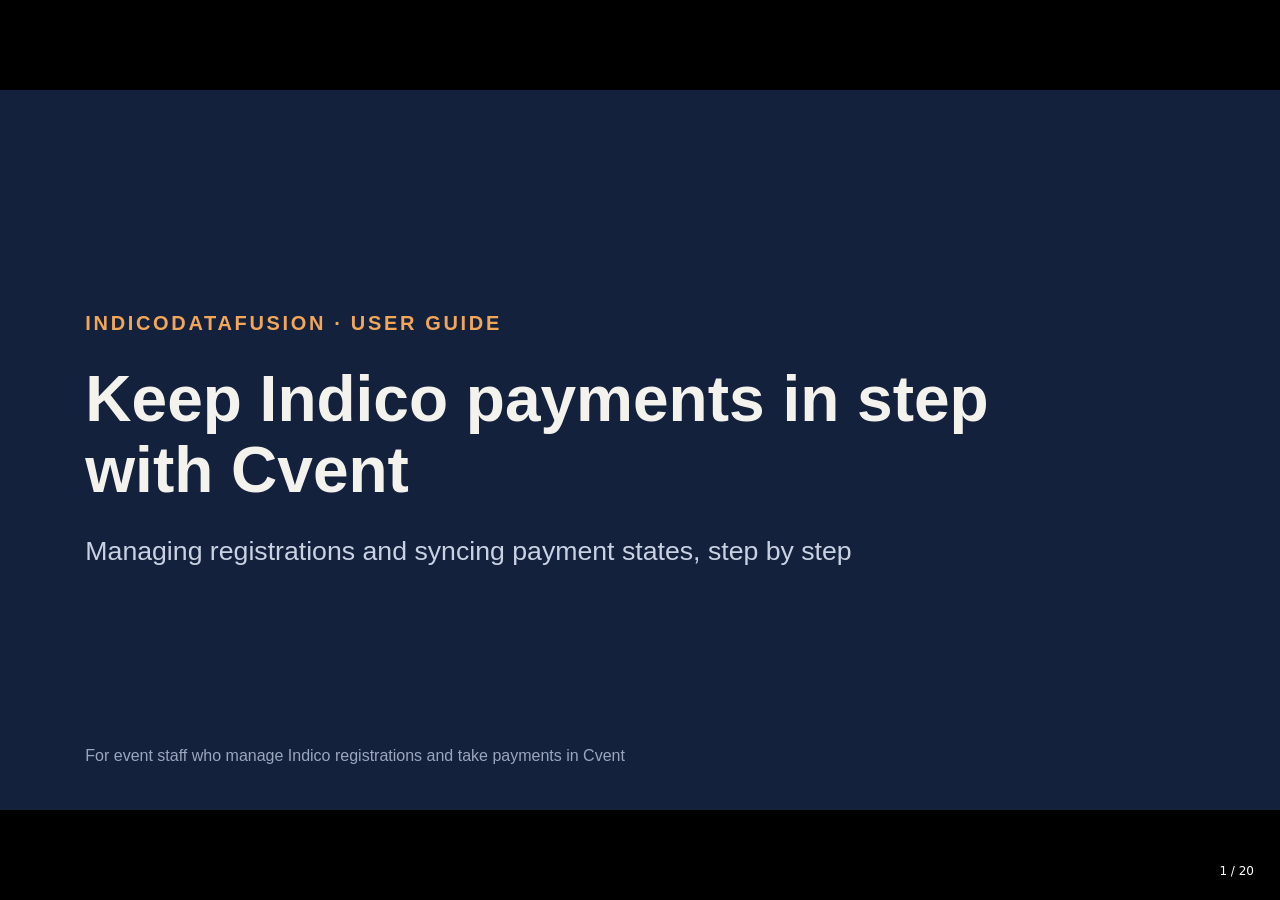
==== docs/slides/cvent-sync/index.html @ eb68cb48 "docs: publish registration and Cvent sync slides Serve the redacted walkthrough deck at slides/cvent" ====
<!doctype html>
<html>
<head>
<meta charset="utf-8">
<meta http-equiv="Content-Security-Policy" content="default-src 'none'; script-src 'unsafe-inline'; style-src 'unsafe-inline' https://fonts.googleapis.com; font-src data: https://fonts.gstatic.com; img-src data: blob: 'self' file:; media-src data: blob:; frame-src about:; child-src about:; worker-src 'none'; connect-src 'none'; object-src 'none'; form-action 'none'; base-uri 'none'">
<meta name="viewport" content="width=device-width, initial-scale=1">
<title>IDF Registration &amp; Cvent Payment Sync</title>
<link rel="stylesheet" href="https://fonts.googleapis.com/css2?family=IBM+Plex+Mono:wght@400;500&amp;display=swap">
<link rel="stylesheet" href="https://fonts.googleapis.com/css2?family=IBM+Plex+Sans:wght@400;500;600;700&amp;display=swap">
<link rel="stylesheet" href="https://fonts.googleapis.com/css2?family=IBM+Plex+Mono:ital,wght@1,400&amp;display=swap">
<link rel="stylesheet" href="https://fonts.googleapis.com/css2?family=IBM+Plex+Mono:ital,wght@1,500&amp;display=swap">
<link rel="stylesheet" href="https://fonts.googleapis.com/css2?family=IBM+Plex+Mono:ital,wght@0,700&amp;display=swap">
<link rel="stylesheet" href="https://fonts.googleapis.com/css2?family=IBM+Plex+Mono:ital,wght@1,700&amp;display=swap">
<link rel="stylesheet" href="https://fonts.googleapis.com/css2?family=IBM+Plex+Sans:ital,wght@1,400&amp;display=swap">
<link rel="stylesheet" href="https://fonts.googleapis.com/css2?family=IBM+Plex+Sans:ital,wght@1,500&amp;display=swap">
<link rel="stylesheet" href="https://fonts.googleapis.com/css2?family=IBM+Plex+Sans:ital,wght@1,600&amp;display=swap">
<link rel="stylesheet" href="https://fonts.googleapis.com/css2?family=IBM+Plex+Sans:ital,wght@1,700&amp;display=swap">
<style>
@layer properties {
  @supports (((-webkit-hyphens:none)) and (not (margin-trim:inline))) or ((-moz-orient:inline) and (not (color:rgb(from red r g b)))) {
  :root, :host { --cds-message-actions-opacity: 1; --cds-badge-x-wght: 577.8; --cds-sticky-edge-start: 0; --cds-sticky-edge-end: 0; --cds-sticky-edge-active: 0; }
  *, ::before, ::after, ::backdrop { --tw-translate-x: 0; --tw-translate-y: 0; --tw-translate-z: 0; --tw-scale-x: 1; --tw-scale-y: 1; --tw-scale-z: 1; --tw-rotate-x: initial; --tw-rotate-y: initial; --tw-rotate-z: initial; --tw-skew-x: initial; --tw-skew-y: initial; --tw-pan-x: initial; --tw-pan-y: initial; --tw-pinch-zoom: initial; --tw-space-y-reverse: 0; --tw-space-x-reverse: 0; --tw-divide-x-reverse: 0; --tw-border-style: solid; --tw-divide-y-reverse: 0; --tw-gradient-position: initial; --tw-gradient-from: #0000; --tw-gradient-via: #0000; --tw-gradient-to: #0000; --tw-gradient-stops: initial; --tw-gradient-via-stops: initial; --tw-gradient-from-position: 0%; --tw-gradient-via-position: 50%; --tw-gradient-to-position: 100%; --tw-leading: initial; --tw-font-weight: initial; --tw-tracking: initial; --tw-ordinal: initial; --tw-slashed-zero: initial; --tw-numeric-figure: initial; --tw-numeric-spacing: initial; --tw-numeric-fraction: initial; --tw-shadow: 0 0 #0000; --tw-shadow-color: initial; --tw-shadow-alpha: 100%; --tw-inset-shadow: 0 0 #0000; --tw-inset-shadow-color: initial; --tw-inset-shadow-alpha: 100%; --tw-ring-color: initial; --tw-ring-shadow: 0 0 #0000; --tw-inset-ring-color: initial; --tw-inset-ring-shadow: 0 0 #0000; --tw-ring-inset: initial; --tw-ring-offset-width: 0px; --tw-ring-offset-color: #fff; --tw-ring-offset-shadow: 0 0 #0000; --tw-outline-style: solid; --tw-blur: initial; --tw-brightness: initial; --tw-contrast: initial; --tw-grayscale: initial; --tw-hue-rotate: initial; --tw-invert: initial; --tw-opacity: initial; --tw-saturate: initial; --tw-sepia: initial; --tw-drop-shadow: initial; --tw-drop-shadow-color: initial; --tw-drop-shadow-alpha: 100%; --tw-drop-shadow-size: initial; --tw-backdrop-blur: initial; --tw-backdrop-brightness: initial; --tw-backdrop-contrast: initial; --tw-backdrop-grayscale: initial; --tw-backdrop-hue-rotate: initial; --tw-backdrop-invert: initial; --tw-backdrop-opacity: initial; --tw-backdrop-saturate: initial; --tw-backdrop-sepia: initial; --tw-duration: initial; --tw-ease: initial; --tw-content: ""; --cds-outset-x: 0px; --cds-outset-y: 0px; --cds-scroll-fade-size: 28px; --cds-scroll-fade-top: 0px; --cds-scroll-fade-bottom: 0px; --cds-scroll-fade-left: 0px; --cds-scroll-fade-right: 0px; --cds-scroll-fade-top-raw: 0px; --cds-scroll-fade-bottom-raw: 0px; --cds-scroll-fade-left-raw: 0px; --cds-scroll-fade-right-raw: 0px; --cds-scroll-fade-y-active: 0; --cds-scroll-fade-x-active: 0; --cds-scroll-fade-top-on: 1; --cds-scroll-fade-bottom-on: 1; --cds-scroll-fade-left-on: 1; --cds-scroll-fade-right-on: 1; --cds-scroll-fade-strip-raw: 0; --cds-scroll-fade-strip-active: 0; }
}
}
@layer theme {
  :root, :host { --spacing: .25rem; --container-sm: 24rem; --container-md: 28rem; --container-3xl: 48rem; --text-xs: .75rem; --text-xs--line-height: calc(1 / .75); --text-sm: .875rem; --text-sm--line-height: calc(1.25 / .875); --text-base: 1rem; --text-base--line-height: calc(1.5 / 1); --text-3xl: 1.875rem; --text-3xl--line-height: calc(2.25 / 1.875); --tracking-wide: .025em; --leading-tight: 1.25; --leading-snug: 1.375; --leading-relaxed: 1.625; --radius-sm: .25rem; --radius-md: .375rem; --radius-lg: .5rem; --radius-xl: .75rem; --ease-in: cubic-bezier(.4, 0, 1, 1); --ease-in-out: cubic-bezier(.4, 0, .2, 1); --blur-md: 12px; --aspect-video: 16 / 9; --default-transition-duration: .15s; --default-transition-timing-function: cubic-bezier(.4, 0, .2, 1); --default-font-family: var(--cds-font-sans); --default-mono-font-family: var(--cds-font-mono); --color-white: #fff; --z-index-pick: 100; --color-app-accent: var(--t-app-accent); }
}
@layer base {
  *, ::after, ::before, ::backdrop { box-sizing: border-box; border: 0px solid; margin: 0px; padding: 0px; }
  ::file-selector-button { box-sizing: border-box; border: 0px solid; margin: 0px; padding: 0px; }
  html, :host { text-size-adjust: 100%; tab-size: 4; line-height: 1.5; font-family: var(--default-font-family,ui-sans-serif, system-ui, sans-serif, "Apple Color Emoji", "Segoe UI Emoji", "Segoe UI Symbol", "Noto Color Emoji"); font-feature-settings: var(--default-font-feature-settings,normal); font-variation-settings: var(--default-font-variation-settings,normal); -webkit-tap-highlight-color: transparent; }
  hr { height: 0px; color: inherit; border-top-width: 1px; }
  abbr:where([title]) { text-decoration: underline dotted; }
  h1, h2, h3, h4, h5, h6 { font-size: inherit; font-weight: inherit; }
  a { color: inherit; text-decoration: inherit; }
  b, strong { font-weight: bolder; }
  code, kbd, samp, pre { font-family: var(--default-mono-font-family,ui-monospace, SFMono-Regular, Menlo, Monaco, Consolas, "Liberation Mono", "Courier New", monospace); font-feature-settings: var(--default-mono-font-feature-settings,normal); font-variation-settings: var(--default-mono-font-variation-settings,normal); font-size: 1em; }
  small { font-size: 80%; }
  sub, sup { vertical-align: baseline; font-size: 75%; line-height: 0; position: relative; }
  sub { bottom: -0.25em; }
  sup { top: -0.5em; }
  table { text-indent: 0px; border-color: inherit; border-collapse: collapse; }
  progress { vertical-align: baseline; }
  summary { display: list-item; }
  ol, ul, menu { list-style: none; }
  img, svg, video, canvas, audio, iframe, embed, object { vertical-align: middle; display: block; }
  img, video { max-width: 100%; height: auto; }
  button, input, select, optgroup, textarea { font: inherit; letter-spacing: inherit; color: inherit; opacity: 1; background-color: rgba(0, 0, 0, 0); border-radius: 0px; }
  ::file-selector-button { font: inherit; letter-spacing: inherit; color: inherit; opacity: 1; background-color: rgba(0, 0, 0, 0); border-radius: 0px; }
  :where(select:is([multiple], [size])) optgroup { font-weight: bolder; }
  :where(select:is([multiple], [size])) optgroup option { padding-inline-start: 20px; }
  ::file-selector-button { margin-inline-end: 4px; }
  ::placeholder { opacity: 1; }
  @supports (not ((-webkit-appearance:-apple-pay-button))) or (contain-intrinsic-size:1px) {
  ::placeholder { color: currentcolor; }
  @supports (color:color-mix(in lab, red, red)) {
  ::placeholder { color: color-mix(currentcolor, transparent); }
}
}
  textarea { resize: vertical; }
  ::-webkit-search-decoration { appearance: none; }
  ::-webkit-date-and-time-value { min-height: 1lh; text-align: inherit; }
  ::-webkit-datetime-edit { display: inline-flex; }
  ::-webkit-datetime-edit-fields-wrapper { padding: 0px; }
  ::-webkit-datetime-edit { padding-block: 0px; }
  ::-webkit-datetime-edit-year-field { padding-block: 0px; }
  ::-webkit-datetime-edit-month-field { padding-block: 0px; }
  ::-webkit-datetime-edit-day-field { padding-block: 0px; }
  ::-webkit-datetime-edit-hour-field { padding-block: 0px; }
  ::-webkit-datetime-edit-minute-field { padding-block: 0px; }
  ::-webkit-datetime-edit-second-field { padding-block: 0px; }
  ::-webkit-datetime-edit-millisecond-field { padding-block: 0px; }
  ::-webkit-datetime-edit-meridiem-field { padding-block: 0px; }
  ::-webkit-calendar-picker-indicator { line-height: 1; }
  button, input:where([type="button"], [type="reset"], [type="submit"]) { appearance: button; }
  ::file-selector-button { appearance: button; }
  ::-webkit-inner-spin-button { height: auto; }
  ::-webkit-outer-spin-button { height: auto; }
  [hidden]:where(:not([hidden="until-found"])) { display: none !important; }
  :where(.bg-surface-0) { --cds-scroll-fade-strip-color: var(--cds-surface-0); }
  :where(.bg-surface-1) { --cds-scroll-fade-strip-color: var(--cds-surface-1); }
  :where(.bg-surface-2) { --cds-scroll-fade-strip-color: var(--cds-surface-2); }
  :where(.bg-surface-3) { --cds-scroll-fade-strip-color: var(--cds-surface-3); }
  :where(.bg-surface-panel) { --cds-scroll-fade-strip-color: var(--cds-surface-panel); }
  :where(.bg-surface-popover) { --cds-scroll-fade-strip-color: var(--cds-surface-popover); }
  :where([data-cds="Card"]) { --cds-scroll-fade-strip-color: var(--cds-surface-1); }
  html:where(.cds-root), html:where(.cds-root)::before, html:where(.cds-root)::after, html:where(.cds-root) *, html:where(.cds-root) ::before, html:where(.cds-root) ::after, html :where(.cds-root), html :where(.cds-root)::before, html :where(.cds-root)::after, html :where(.cds-root) *, html :where(.cds-root) ::before, html :where(.cds-root) ::after { border-color: var(--cds-border); }
  :where(.cds-root) :where(button, [role="button"], [role="tab"], [role="menuitem"], [role="menuitemcheckbox"], [role="menuitemradio"], [role="option"], [role="switch"], [role="checkbox"], [role="radio"]) { cursor: var(--cds-cursor-interactive); }
  :where(.cds-root) :where(button, [role]):where(:disabled, [aria-disabled="true"], [data-disabled]) { cursor: default; }
  :where(.cds-root) th { --cds-font-axis-wght: initial; font-variation-settings: var(--font-opsz-axis,) var(--cds-font-axis-wght,) "GRAD" var(--cds-font-grad,0); }
  :where(.cds-root) th:where(:is(.font-normal, .font-medium, .font-semibold, .font-bold, .text-caption-regular, .text-caption-medium, .text-caption-semibold, .text-caption-bold) th), :where(.cds-root) th:where(:is(.text-footnote-regular, .text-footnote-medium, .text-footnote-semibold, .text-footnote-bold, .text-code-regular, .text-code-medium, .text-code-semibold, .text-code-bold) th), :where(.cds-root) th:where(:is(.text-body-regular, .text-body-medium, .text-body-semibold, .text-body-bold, .text-prose-regular, .text-prose-medium, .text-prose-semibold, .text-prose-bold) th), :where(.cds-root) th:where(:is(.text-heading-regular, .text-heading-medium, .text-heading-semibold, .text-heading-bold, .text-title-regular, .text-title-medium, .text-title-semibold, .text-title-bold) th) { --cds-font-axis-wght: inherit; font-variation-settings: inherit; }
  :where(.cds-root) :where(text[font-weight], tspan[font-weight]), :where(.cds-root) [style*="font-weight"]:where(:not([style*="font-weight: 400"], [style*="font-weight:400"], [style*="font-weight: normal"], [style*="font-weight:normal"])) { --cds-font-axis-wght: initial; font-variation-settings: var(--font-opsz-axis,) var(--cds-font-axis-wght,) "GRAD" var(--cds-font-grad,0); }
}
@layer components {
  :where(.cds-root) :where(input, textarea, select).cds-input { appearance: none; box-shadow: none; font: inherit; color: inherit; background: 0px 0px; border: 0px; border-radius: 0px; outline: none; padding: 0px; }
  :where(.cds-root) :where(input, textarea).cds-input.cds-input:focus { box-shadow: none; border-color: var(--cds-border); outline: none; }
  :where(.cds-root) :where(input, textarea).cds-input.cds-input:focus-visible { box-shadow: var(--cds-focus-shadow); outline-offset: 2px; outline: rgba(0, 0, 0, 0) solid 2px; }
  :where(.cds-root) .cds-reset:focus, :where(.cds-root) .cds-reset:focus-visible { outline: none; }
  :where(.cds-root) .cds-reset:focus-visible { outline-offset: 2px; outline: rgba(0, 0, 0, 0) solid 2px; }
  :where(.cds-root) .cds-text-link { color: var(--cds-text-accent); --_text-link-line: currentColor; border-radius: 2px; text-decoration-line: none; }
  @supports (color:color-mix(in lab, red, red)) {
  :where(.cds-root) .cds-text-link { --_text-link-line: color-mix(in srgb, currentColor, transparent 60%); }
}
  :where(.cds-root) .cds-text-link { transition-property: color, text-decoration-color, box-shadow; transition-duration: var(--cds-dur-fast,60ms); transition-timing-function: var(--cds-ease-out); }
  :where(.cds-root) .cds-text-link:is(:hover, :focus-visible) { --_text-link-line: currentColor; }
  :where(.cds-root) .cds-text-link:focus-visible { outline-offset: 2px; box-shadow: var(--cds-focus-shadow,0 0 0 2px Highlight); outline: rgba(0, 0, 0, 0) solid 2px; }
  :where(.cds-root) .cds-text-link-underline { text-underline-offset: 3px; text-decoration-line: underline; text-decoration-color: var(--_text-link-line,currentColor); transition-property: color, text-decoration-color, box-shadow; transition-duration: var(--cds-dur-fast,60ms); transition-timing-function: var(--cds-ease-out); }
  :where(.cds-root .cds-user-message-body) a:where(:not([data-cds])) { color: var(--cds-text-accent); --_text-link-line: currentColor; border-radius: 2px; text-decoration-line: underline; }
  @supports (color:color-mix(in lab, red, red)) {
  :where(.cds-root .cds-user-message-body) a:where(:not([data-cds])) { --_text-link-line: color-mix(in srgb, currentColor, transparent 60%); }
}
  :where(.cds-root .cds-user-message-body) a:where(:not([data-cds])) { transition-property: color, text-decoration-color, box-shadow; transition-duration: var(--cds-dur-fast,60ms); transition-timing-function: var(--cds-ease-out); text-underline-offset: 3px; text-decoration-color: var(--_text-link-line,currentColor); }
  :where(.cds-root .cds-user-message-body) a:where(:not([data-cds])):is(:hover, :focus-visible) { --_text-link-line: currentColor; }
  :where(.cds-root .cds-user-message-body) a:where(:not([data-cds])):focus-visible { outline-offset: 2px; box-shadow: var(--cds-focus-shadow,0 0 0 2px Highlight); outline: rgba(0, 0, 0, 0) solid 2px; }
  :where(.text-title, .text-title-regular, .text-title-medium, .text-title-semibold, .text-title-bold) { font-family: var(--_cds-title-family,var(--cds-font-sans-display)); }
  :where(.cds-root) :is(b, strong) { font-weight: var(--cds-font-weight-bold); }
}
@layer utilities {
  .\@container { container-type: inline-size; }
  .pointer-events-auto { pointer-events: auto; }
  .pointer-events-none { pointer-events: none; }
  .collapse { visibility: collapse; }
  .invisible { visibility: hidden; }
  .visible { visibility: visible; }
  .visible\! { visibility: visible !important; }
  .sr-only { clip-path: inset(50%); white-space: nowrap; border-width: 0px; width: 1px; height: 1px; margin: -1px; padding: 0px; position: absolute; overflow: hidden; }
  .not-sr-only { clip-path: none; white-space: normal; width: auto; height: auto; margin: 0px; padding: 0px; position: static; overflow: visible; }
  .absolute { position: absolute; }
  .absolute\! { position: absolute !important; }
  .fixed { position: fixed; }
  .relative { position: relative; }
  .static { position: static; }
  .sticky { position: sticky; }
  .inset-0 { inset: 0px; }
  .inset-3\.5 { inset: calc(var(--spacing) * 3.5); }
  .inset-\[0\.5px\] { inset: 0.5px; }
  .inset-x-0 { inset-inline: 0px; }
  .inset-y-0 { inset-block: 0px; }
  .inset-y-\[4px\] { inset-block: 4px; }
  .start-\[calc\(-6px_-_\(var\(--cds-ring-outer\,0px\)_-_var\(--cds-ring-inner\,0px\)\)_\/_2\)\] { inset-inline-start: calc(-6px - (var(--cds-ring-outer,0px) - var(--cds-ring-inner,0px)) / 2); }
  .end-\[calc\(-6px_-_\(var\(--cds-ring-outer\,0px\)_-_var\(--cds-ring-inner\,0px\)\)_\/_2\)\] { inset-inline-end: calc(-6px - (var(--cds-ring-outer,0px) - var(--cds-ring-inner,0px)) / 2); }
  .-top-0\.5 { top: calc(var(--spacing) * -.5); }
  .-top-1\.5 { top: calc(var(--spacing) * -1.5); }
  .top-0 { top: 0px; }
  .top-1\/2 { top: 50%; }
  .top-\[calc\(-6px_-_\(var\(--cds-ring-outer\,0px\)_-_var\(--cds-ring-inner\,0px\)\)_\/_2\)\] { top: calc(-6px - (var(--cds-ring-outer,0px) - var(--cds-ring-inner,0px)) / 2); }
  .top-\[calc\(var\(--tb-overlay-h\,0px\)\+1rem\)\] { top: calc(var(--tb-overlay-h,0px) + 1rem); }
  .top-full { top: 100%; }
  .top-px { top: 1px; }
  .-right-0\.5 { right: calc(var(--spacing) * -.5); }
  .right-0 { right: 0px; }
  .right-3 { right: calc(var(--spacing) * 3); }
  .right-4 { right: calc(var(--spacing) * 4); }
  .right-6 { right: calc(var(--spacing) * 6); }
  .bottom-0 { bottom: 0px; }
  .bottom-1 { bottom: var(--spacing); }
  .bottom-3 { bottom: calc(var(--spacing) * 3); }
  .bottom-4 { bottom: calc(var(--spacing) * 4); }
  .bottom-5 { bottom: calc(var(--spacing) * 5); }
  .bottom-\[calc\(-6px_-_\(var\(--cds-ring-outer\,0px\)_-_var\(--cds-ring-inner\,0px\)\)_\/_2\)\] { bottom: calc(-6px - (var(--cds-ring-outer,0px) - var(--cds-ring-inner,0px)) / 2); }
  .bottom-\[calc\(1\.25rem\+var\(--sl-safe-b\,0px\)\)\] { bottom: calc(1.25rem + var(--sl-safe-b,0px)); }
  .bottom-full { bottom: 100%; }
  .bottom-px { bottom: 1px; }
  .-left-1 { left: calc(var(--spacing) * -1); }
  .left-0 { left: 0px; }
  .left-1 { left: var(--spacing); }
  .left-1\/2 { left: 50%; }
  .left-3 { left: calc(var(--spacing) * 3); }
  .left-6 { left: calc(var(--spacing) * 6); }
  .isolate { isolation: isolate; }
  .isolation-auto { isolation: auto; }
  .-z-\[1\] { z-index: calc(-1); }
  .z-0 { z-index: 0; }
  .z-10 { z-index: 10; }
  .z-20 { z-index: 20; }
  .z-30 { z-index: 30; }
  .z-40 { z-index: 40; }
  .z-50 { z-index: 50; }
  .z-\[1\] { z-index: 1; }
  .z-\[5\] { z-index: 5; }
  .z-\[35\] { z-index: 35; }
  .z-\[38\] { z-index: 38; }
  .z-\[39\] { z-index: 39; }
  .z-\[45\] { z-index: 45; }
  .z-ask { z-index: 60; }
  .z-panel { z-index: 40; }
  .z-scrim { z-index: 101; }
  .z-selection { z-index: 45; }
  .z-toolbar { z-index: 49; }
  .order-first { order: -9999; }
  .col-span-2 { grid-column: span 2 / span 2; }
  .col-span-full { grid-column: 1 / -1; }
  .col-start-1 { grid-column-start: 1; }
  .row-span-full { grid-row: 1 / -1; }
  .row-start-1 { grid-row-start: 1; }
  .\!container { width: 100% !important; }
  @media (min-width: 40rem) {
  .\!container { max-width: 40rem !important; }
}
  @media (min-width: 48rem) {
  .\!container { max-width: 48rem !important; }
}
  @media (min-width: 64rem) {
  .\!container { max-width: 64rem !important; }
}
  @media (min-width: 80rem) {
  .\!container { max-width: 80rem !important; }
}
  @media (min-width: 96rem) {
  .\!container { max-width: 96rem !important; }
}
  .container { width: 100%; }
  @media (min-width: 40rem) {
  .container { max-width: 40rem; }
}
  @media (min-width: 48rem) {
  .container { max-width: 48rem; }
}
  @media (min-width: 64rem) {
  .container { max-width: 64rem; }
}
  @media (min-width: 80rem) {
  .container { max-width: 80rem; }
}
  @media (min-width: 96rem) {
  .container { max-width: 96rem; }
}
  .-m-2 { margin: calc(var(--spacing) * -2); }
  .m-0 { margin: 0px; }
  .m-1 { margin: var(--spacing); }
  .m-6 { margin: calc(var(--spacing) * 6); }
  .m-auto { margin: auto; }
  .-mx-0\.5 { margin-inline: calc(var(--spacing) * -.5); }
  .-mx-1 { margin-inline: calc(var(--spacing) * -1); }
  .-mx-2 { margin-inline: calc(var(--spacing) * -2); }
  .mx-0\.5 { margin-inline: calc(var(--spacing) * .5); }
  .mx-1 { margin-inline: var(--spacing); }
  .mx-2 { margin-inline: calc(var(--spacing) * 2); }
  .mx-\[-0\.3em\] { margin-inline: -0.3em; }
  .mx-auto { margin-inline: auto; }
  .mx-outset { margin-inline: calc(var(--cds-outset-x,0px) * -1); }
  .-my-1 { margin-block: calc(var(--spacing) * -1); }
  .-my-\[0\.125em\] { margin-block: -0.125em; }
  .my-1 { margin-block: var(--spacing); }
  .my-3 { margin-block: calc(var(--spacing) * 3); }
  .-ms-1 { margin-inline-start: calc(var(--spacing) * -1); }
  .-ms-\[2px\] { margin-inline-start: -2px; }
  .ms-1 { margin-inline-start: var(--spacing); }
  .ms-\[4px\] { margin-inline-start: 4px; }
  .ms-auto { margin-inline-start: auto; }
  .ms-outset { margin-inline-start: calc(var(--cds-outset-x,0px) * -1); }
  .-me-1 { margin-inline-end: calc(var(--spacing) * -1); }
  .-me-2\.5 { margin-inline-end: calc(var(--spacing) * -2.5); }
  .-me-\[4px\] { margin-inline-end: -4px; }
  .-me-\[calc\(var\(--cds-pad-md\)-2px\)\] { margin-inline-end: calc(calc(var(--cds-pad-md) - 2px) * -1); }
  .-me-pad-sm { margin-inline-end: calc(var(--cds-pad-sm) * -1); }
  .-me-px { margin-inline-end: -1px; }
  .me-\[calc\(\(var\(--cds-h-control\)-1em-6px\)\/2-var\(--cds-pad-md\)\)\] { margin-inline-end: calc((var(--cds-h-control) - 1em - 6px) / 2 - var(--cds-pad-md)); }
  .me-\[calc\(6px-var\(--cds-pad-md\)\)\] { margin-inline-end: calc(6px - var(--cds-pad-md)); }
  .me-\[calc\(8px-var\(--cds-pad-md\)\)\] { margin-inline-end: calc(8px - var(--cds-pad-md)); }
  .me-outset { margin-inline-end: calc(var(--cds-outset-x,0px) * -1); }
  .-mt-0\.5 { margin-top: calc(var(--spacing) * -.5); }
  .-mt-1 { margin-top: calc(var(--spacing) * -1); }
  .-mt-2 { margin-top: calc(var(--spacing) * -2); }
  .-mt-pad-sm { margin-top: calc(var(--cds-pad-sm) * -1); }
  .-mt-px { margin-top: -1px; }
  .mt-0\.5 { margin-top: calc(var(--spacing) * .5); }
  .mt-1 { margin-top: var(--spacing); }
  .mt-1\.5 { margin-top: calc(var(--spacing) * 1.5); }
  .mt-2 { margin-top: calc(var(--spacing) * 2); }
  .mt-3 { margin-top: calc(var(--spacing) * 3); }
  .mt-\[calc\(\(1lh_-_var\(--cds-checkbox\,1rem\)\)_\/_2\)\] { margin-top: calc((1lh - var(--cds-checkbox,1rem)) / 2); }
  .mt-\[var\(--tb-overlay-h\,0px\)\] { margin-top: var(--tb-overlay-h,0px); }
  .mt-pad-lg { margin-top: var(--cds-pad-lg); }
  .mt-pad-md { margin-top: var(--cds-pad-md); }
  .mt-px { margin-top: 1px; }
  .-mr-1 { margin-right: calc(var(--spacing) * -1); }
  .-mr-\[2px\] { margin-right: -2px; }
  .-mr-\[4px\] { margin-right: -4px; }
  .-mr-\[5px\] { margin-right: -5px; }
  .mr-0\.5 { margin-right: calc(var(--spacing) * .5); }
  .-mb-1 { margin-bottom: calc(var(--spacing) * -1); }
  .mb-1 { margin-bottom: var(--spacing); }
  .mb-2 { margin-bottom: calc(var(--spacing) * 2); }
  .mb-3\.5 { margin-bottom: calc(var(--spacing) * 3.5); }
  .mb-\[-1px\] { margin-bottom: -1px; }
  .mb-\[8\.5px\] { margin-bottom: 8.5px; }
  .mb-\[calc\(-1\*var\(--cs-bottom\,16px\)\)\] { margin-bottom: calc(-1 * var(--cs-bottom,16px)); }
  .mb-pad-md { margin-bottom: var(--cds-pad-md); }
  .-ml-1 { margin-left: calc(var(--spacing) * -1); }
  .-ml-\[4px\] { margin-left: -4px; }
  .-ml-\[5px\] { margin-left: -5px; }
  .-ml-\[6px\] { margin-left: -6px; }
  .-ml-pad-md { margin-left: calc(var(--cds-pad-md) * -1); }
  .ml-0\.5 { margin-left: calc(var(--spacing) * .5); }
  .ml-1 { margin-left: var(--spacing); }
  .ml-2 { margin-left: calc(var(--spacing) * 2); }
  .ml-3 { margin-left: calc(var(--spacing) * 3); }
  .ml-3\.5 { margin-left: calc(var(--spacing) * 3.5); }
  .ml-14 { margin-left: calc(var(--spacing) * 14); }
  .ml-\[4px\] { margin-left: 4px; }
  .ml-\[6px\] { margin-left: 6px; }
  .ml-auto { margin-left: auto; }
  .ml-md { margin-left: var(--cds-gap-md); }
  .ml-xs { margin-left: var(--cds-gap-xs); }
  .box-border { box-sizing: border-box; }
  .line-clamp-2 { -webkit-line-clamp: 2; -webkit-box-orient: vertical; display: -webkit-box; overflow: hidden; }
  .\!hidden { display: none !important; }
  .\[display\:inherit\] { display: inherit; }
  .block { display: block; }
  .contents { display: contents; }
  .flex { display: flex; }
  .flow-root { display: flow-root; }
  .grid { display: grid; }
  .hidden { display: none; }
  .hidden\! { display: none !important; }
  .inline { display: inline; }
  .inline-block { display: inline-block; }
  .inline-flex { display: inline-flex; }
  .inline-grid { display: inline-grid; }
  .inline-table { display: inline-table; }
  .list-item { display: list-item; }
  .table { display: table; }
  .table-caption { display: table-caption; }
  .table-cell { display: table-cell; }
  .table-column { display: table-column; }
  .table-column-group { display: table-column-group; }
  .table-footer-group { display: table-footer-group; }
  .table-header-group { display: table-header-group; }
  .table-row { display: table-row; }
  .table-row-group { display: table-row-group; }
  .aspect-\[3\/2\] { aspect-ratio: 3 / 2; }
  .aspect-square { aspect-ratio: 1 / 1; }
  .aspect-video { aspect-ratio: var(--aspect-video); }
  .\!size-\[var\(--fhn\)\] { width: var(--fhn) !important; height: var(--fhn) !important; }
  .size-0 { width: 0px; height: 0px; }
  .size-2 { width: calc(var(--spacing) * 2); height: calc(var(--spacing) * 2); }
  .size-3 { width: calc(var(--spacing) * 3); height: calc(var(--spacing) * 3); }
  .size-4 { width: calc(var(--spacing) * 4); height: calc(var(--spacing) * 4); }
  .size-\[calc\(var\(--cds-switch-h\,1\.25rem\)-4px\)\] { width: calc(var(--cds-switch-h,1.25rem) - 4px); height: calc(var(--cds-switch-h,1.25rem) - 4px); }
  .size-\[var\(--cds-checkbox\)\] { width: var(--cds-checkbox); height: var(--cds-checkbox); }
  .size-control { width: var(--cds-h-control); height: var(--cds-h-control); }
  .size-full { width: 100%; height: 100%; }
  .size-icon { width: var(--cds-icon); height: var(--cds-icon); }
  .h-0 { height: 0px; }
  .h-0\.5 { height: calc(var(--spacing) * .5); }
  .h-1 { height: var(--spacing); }
  .h-1\.5 { height: calc(var(--spacing) * 1.5); }
  .h-2 { height: calc(var(--spacing) * 2); }
  .h-2\.5 { height: calc(var(--spacing) * 2.5); }
  .h-3 { height: calc(var(--spacing) * 3); }
  .h-3\.5 { height: calc(var(--spacing) * 3.5); }
  .h-4 { height: calc(var(--spacing) * 4); }
  .h-5 { height: calc(var(--spacing) * 5); }
  .h-6 { height: calc(var(--spacing) * 6); }
  .h-7 { height: calc(var(--spacing) * 7); }
  .h-8 { height: calc(var(--spacing) * 8); }
  .h-10 { height: calc(var(--spacing) * 10); }
  .h-48 { height: calc(var(--spacing) * 48); }
  .h-\[1em\] { height: 1em; }
  .h-\[1lh\] { height: 1lh; }
  .h-\[3px\] { height: 3px; }
  .h-\[18px\] { height: 18px; }
  .h-\[30vh\] { height: 30vh; }
  .h-\[38px\] { height: 38px; }
  .h-\[calc\(1em\+6px\)\] { height: calc(1em + 6px); }
  .h-\[var\(--cds-switch-h\)\] { height: var(--cds-switch-h); }
  .h-\[var\(--collapsible-panel-height\)\] { height: var(--collapsible-panel-height); }
  .h-auto { height: auto; }
  .h-control { height: var(--cds-h-control); }
  .h-control-nested { height: var(--cds-h-control-nested); }
  .h-dvh { height: 100dvh; }
  .h-full { height: 100%; }
  .h-px { height: 1px; }
  .h-screen { height: 100vh; }
  .max-h-12 { max-height: calc(var(--spacing) * 12); }
  .max-h-32 { max-height: calc(var(--spacing) * 32); }
  .max-h-\[60vh\] { max-height: 60vh; }
  .max-h-\[calc\(100dvh_-_max\(2rem\,2\*var\(--desktop-titlebar-inset\,0px\)\)_-_2\*max\(env\(safe-area-inset-top\,0px\)\,env\(safe-area-inset-bottom\,0px\)\)\)\] { max-height: calc(100dvh - max(2rem, 2 * var(--desktop-titlebar-inset,0px)) - 2 * max(env(safe-area-inset-top,0px), env(safe-area-inset-bottom,0px))); }
  .max-h-\[inherit\] { max-height: inherit; }
  .max-h-\[min\(18rem\,max\(6rem\,calc\(var\(--available-height\,100vh\)_-_7\.5rem\)\)\)\] { max-height: min(18rem, max(6rem, calc(var(--available-height,100vh) - 7.5rem))); }
  .max-h-\[min\(24rem\,max\(6rem\,calc\(var\(--available-height\,100vh\)_-_8rem\)\)\)\] { max-height: min(24rem, max(6rem, calc(var(--available-height,100vh) - 8rem))); }
  .max-h-\[min\(75dvh\,42rem\)\] { max-height: min(75dvh, 42rem); }
  .max-h-\[var\(--available-height\)\] { max-height: var(--available-height); }
  .max-h-none { max-height: none; }
  .min-h-0 { min-height: 0px; }
  .min-h-4 { min-height: calc(var(--spacing) * 4); }
  .min-h-6 { min-height: calc(var(--spacing) * 6); }
  .min-h-7 { min-height: calc(var(--spacing) * 7); }
  .min-h-8 { min-height: calc(var(--spacing) * 8); }
  .min-h-10 { min-height: calc(var(--spacing) * 10); }
  .min-h-16 { min-height: calc(var(--spacing) * 16); }
  .min-h-40 { min-height: calc(var(--spacing) * 40); }
  .min-h-\[1lh\] { min-height: 1lh; }
  .min-h-\[13px\] { min-height: 13px; }
  .min-h-\[calc\(1\.5rem\*var\(--cds-rem-scale\,1\)\)\] { min-height: calc(1.5rem * var(--cds-rem-scale,1)); }
  .min-h-\[var\(--prop-row-h\,32px\)\] { min-height: var(--prop-row-h,32px); }
  .min-h-control { min-height: var(--cds-h-control); }
  .w-0 { width: 0px; }
  .w-1 { width: var(--spacing); }
  .w-1\.5 { width: calc(var(--spacing) * 1.5); }
  .w-1\/2 { width: 50%; }
  .w-2 { width: calc(var(--spacing) * 2); }
  .w-2\.5 { width: calc(var(--spacing) * 2.5); }
  .w-3 { width: calc(var(--spacing) * 3); }
  .w-3\.5 { width: calc(var(--spacing) * 3.5); }
  .w-4 { width: calc(var(--spacing) * 4); }
  .w-5 { width: calc(var(--spacing) * 5); }
  .w-6 { width: calc(var(--spacing) * 6); }
  .w-7 { width: calc(var(--spacing) * 7); }
  .w-8 { width: calc(var(--spacing) * 8); }
  .w-9 { width: calc(var(--spacing) * 9); }
  .w-10 { width: calc(var(--spacing) * 10); }
  .w-14 { width: calc(var(--spacing) * 14); }
  .w-20 { width: calc(var(--spacing) * 20); }
  .w-24 { width: calc(var(--spacing) * 24); }
  .w-60 { width: calc(var(--spacing) * 60); }
  .w-64 { width: calc(var(--spacing) * 64); }
  .w-72 { width: calc(var(--spacing) * 72); }
  .w-80 { width: calc(var(--spacing) * 80); }
  .w-\[3\.75rem\] { width: 3.75rem; }
  .w-\[3px\] { width: 3px; }
  .w-\[4\.5rem\] { width: 4.5rem; }
  .w-\[4\.75rem\] { width: 4.75rem; }
  .w-\[14\.5rem\] { width: 14.5rem; }
  .w-\[34px\] { width: 34px; }
  .w-\[68px\] { width: 68px; }
  .w-\[76px\] { width: 76px; }
  .w-\[184px\] { width: 184px; }
  .w-\[360px\] { width: 360px; }
  .w-\[calc\(1em\+6px\)\] { width: calc(1em + 6px); }
  .w-\[calc\(100vw-2rem\)\] { width: calc(-2rem + 100vw); }
  .w-\[calc\(var\(--anchor-width\)\+1\.375rem\)\] { width: calc(var(--anchor-width) + 1.375rem); }
  .w-\[calc\(var\(--cds-switch-h\,1\.25rem\)\*1\.8\)\] { width: calc(var(--cds-switch-h,1.25rem) * 1.8); }
  .w-\[var\(--anchor-width\)\] { width: var(--anchor-width); }
  .w-\[var\(--mc-side-w\)\] { width: var(--mc-side-w); }
  .w-\[var\(--pp-iconcol\,auto\)\] { width: var(--pp-iconcol,auto); }
  .w-auto { width: auto; }
  .w-control { width: var(--cds-h-control); }
  .w-fit { width: fit-content; }
  .w-full { width: 100%; }
  .w-px { width: 1px; }
  .w-screen { width: 100vw; }
  .max-w-3xl { max-width: var(--container-3xl); }
  .max-w-12 { max-width: calc(var(--spacing) * 12); }
  .max-w-40 { max-width: calc(var(--spacing) * 40); }
  .max-w-80 { max-width: calc(var(--spacing) * 80); }
  .max-w-\[45rem\] { max-width: 45rem; }
  .max-w-\[70\%\] { max-width: 70%; }
  .max-w-\[160px\] { max-width: 160px; }
  .max-w-\[240px\] { max-width: 240px; }
  .max-w-\[320px\] { max-width: 320px; }
  .max-w-\[400px\] { max-width: 400px; }
  .max-w-\[480px\] { max-width: 480px; }
  .max-w-\[520px\] { max-width: 520px; }
  .max-w-\[720px\] { max-width: 720px; }
  .max-w-\[880px\] { max-width: 880px; }
  .max-w-\[1024px\] { max-width: 1024px; }
  .max-w-\[1152px\] { max-width: 1152px; }
  .max-w-\[calc\(100vw-2rem\)\] { max-width: calc(-2rem + 100vw); }
  .max-w-\[calc\(100vw-16px\)\] { max-width: calc(-16px + 100vw); }
  .max-w-full { max-width: 100%; }
  .max-w-md { max-width: var(--container-md); }
  .max-w-none { max-width: none; }
  .max-w-sm { max-width: var(--container-sm); }
  .min-w-0 { min-width: 0px; }
  .min-w-0\! { min-width: 0px !important; }
  .min-w-1 { min-width: var(--spacing); }
  .min-w-4 { min-width: calc(var(--spacing) * 4); }
  .min-w-6 { min-width: calc(var(--spacing) * 6); }
  .min-w-8 { min-width: calc(var(--spacing) * 8); }
  .min-w-12 { min-width: calc(var(--spacing) * 12); }
  .min-w-14 { min-width: calc(var(--spacing) * 14); }
  .min-w-32\! { min-width: calc(var(--spacing) * 32) !important; }
  .min-w-48 { min-width: calc(var(--spacing) * 48); }
  .min-w-56 { min-width: calc(var(--spacing) * 56); }
  .min-w-\[12rem\] { min-width: 12rem; }
  .min-w-\[128px\] { min-width: 128px; }
  .min-w-\[180px\] { min-width: 180px; }
  .min-w-\[200px\] { min-width: 200px; }
  .min-w-\[calc\(1em\+6px\)\] { min-width: calc(1em + 6px); }
  .min-w-\[calc\(var\(--cds-h-control\)\*3\)\] { min-width: calc(var(--cds-h-control) * 3); }
  .min-w-\[min\(20ch\,100\%\)\] { min-width: min(20ch, 100%); }
  .min-w-\[var\(--cds-h-control-nested\)\] { min-width: var(--cds-h-control-nested); }
  .min-w-fit { min-width: fit-content; }
  .min-w-full { min-width: 100%; }
  .min-w-max { min-width: max-content; }
  .flex-1 { flex: 1 1 0%; }
  .flex-\[0_0_40\%\] { flex: 0 0 40%; }
  .flex-\[1_1_60\%\] { flex: 1 1 60%; }
  .flex-auto { flex: 1 1 auto; }
  .flex-none { flex: 0 0 auto; }
  .flex-shrink, .shrink { flex-shrink: 1; }
  .shrink\! { flex-shrink: 1 !important; }
  .shrink-0 { flex-shrink: 0; }
  .flex-grow, .grow { flex-grow: 1; }
  .grow\! { flex-grow: 1 !important; }
  .basis-\[calc\(var\(--cds-pad-md\)\*2\)\] { flex-basis: calc(var(--cds-pad-md) * 2); }
  .basis-full { flex-basis: 100%; }
  .border-collapse { border-collapse: collapse; }
  .origin-\[var\(--transform-origin\)\] { transform-origin: var(--transform-origin); }
  .origin-bottom { transform-origin: center bottom; }
  .origin-left { transform-origin: 0px center; }
  .origin-top { transform-origin: center top; }
  .-translate-x-1\/2 { --tw-translate-x: calc(calc(1 / 2 * 100%) * -1); translate: var(--tw-translate-x) var(--tw-translate-y); }
  .-translate-y-1\/2 { --tw-translate-y: calc(calc(1 / 2 * 100%) * -1); translate: var(--tw-translate-x) var(--tw-translate-y); }
  .-translate-y-3 { --tw-translate-y: calc(var(--spacing) * -3); translate: var(--tw-translate-x) var(--tw-translate-y); }
  .translate-none { translate: none; }
  .scale-75 { --tw-scale-x: 75%; --tw-scale-y: 75%; --tw-scale-z: 75%; scale: var(--tw-scale-x) var(--tw-scale-y); }
  .scale-3d { scale: var(--tw-scale-x) var(--tw-scale-y) var(--tw-scale-z); }
  .scale-\[0\.67\] { scale: 0.67; }
  .scale-\[calc\(1_\+_6\.2_\/_var\(--sl-thumb-w\)\)\] { scale: calc(1 + 6.2 / var(--sl-thumb-w)); }
  .-rotate-90 { rotate: -90deg; }
  .-rotate-\[14deg\] { rotate: -14deg; }
  .rotate-0 { rotate: 0deg; }
  .rotate-45 { rotate: 45deg; }
  .rotate-90 { rotate: 90deg; }
  .rotate-\[14deg\] { rotate: 14deg; }
  .\[transform\:translateY\(var\(--ty\)\)_scale\(var\(--ts\)\)\] { transform: translateY(var(--ty)) scale(var(--ts)); }
  .transform { transform: var(--tw-rotate-x,) var(--tw-rotate-y,) var(--tw-rotate-z,) var(--tw-skew-x,) var(--tw-skew-y,); }
  .transform\! { transform: var(--tw-rotate-x,) var(--tw-rotate-y,) var(--tw-rotate-z,) var(--tw-skew-x,) var(--tw-skew-y,) !important; }
  .animate-\[spin_1s_linear_infinite\] { animation: 1s linear 0s infinite normal none running spin; }
  .cursor-\[var\(--cds-cursor-interactive\)\] { cursor: var(--cds-cursor-interactive); }
  .cursor-col-resize { cursor: col-resize; }
  .cursor-default { cursor: default; }
  .cursor-ew-resize { cursor: ew-resize; }
  .cursor-grab { cursor: grab; }
  .cursor-grabbing { cursor: grabbing; }
  .cursor-not-allowed { cursor: not-allowed; }
  .cursor-pointer { cursor: pointer; }
  .cursor-row-resize { cursor: row-resize; }
  .cursor-text { cursor: text; }
  .touch-pinch-zoom { --tw-pinch-zoom: pinch-zoom; touch-action: var(--tw-pan-x,) var(--tw-pan-y,) var(--tw-pinch-zoom,); }
  .touch-none { touch-action: none; }
  .resize { resize: both; }
  .resize-none { resize: none; }
  .scroll-fade-y { scroll-padding-block: calc(var(--cds-scroll-fade-size) * var(--cds-scroll-fade-top-on)) calc(var(--cds-scroll-fade-size) * var(--cds-scroll-fade-bottom-on)); }
  @supports (animation-timeline:scroll()) {
  .scroll-fade-y { --cds-scroll-fade-top: calc(var(--cds-scroll-fade-top-raw) * var(--cds-scroll-fade-y-active) * var(--cds-scroll-fade-top-on)); --cds-scroll-fade-bottom: calc(var(--cds-scroll-fade-bottom-raw) * var(--cds-scroll-fade-y-active) * var(--cds-scroll-fade-bottom-on)); mask-image: linear-gradient(to bottom, transparent, #0000000d calc(var(--cds-scroll-fade-top) * .15), #00000026 calc(var(--cds-scroll-fade-top) * .3), #0000004d calc(var(--cds-scroll-fade-top) * .45), #00000080 calc(var(--cds-scroll-fade-top) * .6), #000000b3 calc(var(--cds-scroll-fade-top) * .75), #000000d9 calc(var(--cds-scroll-fade-top) * .87), #000 var(--cds-scroll-fade-top), #000 calc(100% - var(--cds-scroll-fade-bottom)), #000000d9 calc(100% - var(--cds-scroll-fade-bottom) * .87), #000000b3 calc(100% - var(--cds-scroll-fade-bottom) * .75), #00000080 calc(100% - var(--cds-scroll-fade-bottom) * .6), #0000004d calc(100% - var(--cds-scroll-fade-bottom) * .45), #00000026 calc(100% - var(--cds-scroll-fade-bottom) * .3), #0000000d calc(100% - var(--cds-scroll-fade-bottom) * .15), transparent); animation-name: cds-scroll-fade-top, cds-scroll-fade-bottom, cds-scroll-fade-y-active; animation-timing-function: linear; animation-fill-mode: both, both, none; animation-duration: auto; animation-timeline: scroll(self); animation-range: 0px var(--cds-scroll-fade-size), calc(100% - var(--cds-scroll-fade-size)) 100%, 0px 101%; }
}
  .\[scrollbar-width\:none\] { scrollbar-width: none; }
  .\[scrollbar-gutter\:stable\] { scrollbar-gutter: stable; }
  .\[grid-auto-columns\:inherit\] { grid-auto-columns: inherit; }
  .\[grid-auto-flow\:inherit\] { grid-auto-flow: inherit; }
  .\[grid-auto-rows\:inherit\] { grid-auto-rows: inherit; }
  .\[grid-template-columns\:inherit\] { grid-template-columns: inherit; }
  .grid-cols-2 { grid-template-columns: repeat(2, minmax(0px, 1fr)); }
  .grid-cols-4 { grid-template-columns: repeat(4, minmax(0px, 1fr)); }
  .grid-cols-\[1fr_1fr_auto\] { grid-template-columns: 1fr 1fr auto; }
  .grid-cols-\[minmax\(0\,1fr\)\] { grid-template-columns: minmax(0px, 1fr); }
  .grid-cols-\[var\(--pp-label-w\,80px\)_minmax\(0\,1fr\)\] { grid-template-columns: var(--pp-label-w,80px) minmax(0,1fr); }
  .grid-cols-\[…\] { }
  .\[grid-template-rows\:inherit\] { grid-template-rows: inherit; }
  .\[flex-direction\:inherit\] { flex-direction: inherit; }
  .flex-col { flex-direction: column; }
  .flex-col-reverse { flex-direction: column-reverse; }
  .\[flex-wrap\:inherit\] { flex-wrap: inherit; }
  .flex-wrap { flex-wrap: wrap; }
  .place-items-center { place-items: center; }
  .\[align-items\:inherit\] { align-items: inherit; }
  .items-baseline { align-items: baseline; }
  .items-center { align-items: center; }
  .items-end { align-items: flex-end; }
  .items-start { align-items: flex-start; }
  .items-stretch { align-items: stretch; }
  .\[justify-content\:inherit\] { justify-content: inherit; }
  .justify-between { justify-content: space-between; }
  .justify-center { justify-content: center; }
  .justify-end { justify-content: flex-end; }
  .\[justify-items\:inherit\] { justify-items: inherit; }
  .\[gap\:inherit\] { gap: inherit; }
  .gap-0 { gap: 0px; }
  .gap-0\.5 { gap: calc(var(--spacing) * .5); }
  .gap-1 { gap: var(--spacing); }
  .gap-1\.5 { gap: calc(var(--spacing) * 1.5); }
  .gap-2 { gap: calc(var(--spacing) * 2); }
  .gap-2\.5 { gap: calc(var(--spacing) * 2.5); }
  .gap-3 { gap: calc(var(--spacing) * 3); }
  .gap-6 { gap: calc(var(--spacing) * 6); }
  .gap-\[0\.3em\] { gap: 0.3em; }
  .gap-\[0\.25em\] { gap: 0.25em; }
  .gap-\[1px\] { gap: 1px; }
  .gap-\[2px\] { gap: 2px; }
  .gap-\[var\(--cds-pad-sm\,6px\)\] { gap: var(--cds-pad-sm,6px); }
  .gap-\[var\(--mc-strip-gap\)\] { gap: var(--mc-strip-gap); }
  .gap-md { gap: var(--cds-gap-md); }
  .gap-sm { gap: var(--cds-gap-sm); }
  .gap-xs { gap: var(--cds-gap-xs); }
  :where(.space-y-reverse > :not(:last-child)) { --tw-space-y-reverse: 1; }
  .gap-x-1 { column-gap: var(--spacing); }
  .gap-x-2 { column-gap: calc(var(--spacing) * 2); }
  .gap-x-\[2px\] { column-gap: 2px; }
  .gap-x-\[var\(--mc-group-gap\,4px\)\] { column-gap: var(--mc-group-gap,4px); }
  .gap-x-md { column-gap: var(--cds-gap-md); }
  .gap-x-sm { column-gap: var(--cds-gap-sm); }
  :where(.space-x-reverse > :not(:last-child)) { --tw-space-x-reverse: 1; }
  .gap-y-1 { row-gap: var(--spacing); }
  .gap-y-sm { row-gap: var(--cds-gap-sm); }
  .gap-y-xs { row-gap: var(--cds-gap-xs); }
  :where(.divide-x > :not(:last-child)) { --tw-divide-x-reverse: 0; border-inline-style: var(--tw-border-style); border-inline-start-width: calc(1px * var(--tw-divide-x-reverse)); border-inline-end-width: calc(1px * calc(1 - var(--tw-divide-x-reverse))); }
  :where(.divide-y > :not(:last-child)) { --tw-divide-y-reverse: 0; border-bottom-style: var(--tw-border-style); border-top-style: var(--tw-border-style); border-top-width: calc(1px * var(--tw-divide-y-reverse)); border-bottom-width: calc(1px * calc(1 - var(--tw-divide-y-reverse))); }
  :where(.divide-y-reverse > :not(:last-child)) { --tw-divide-y-reverse: 1; }
  .self-center { align-self: center; }
  .self-end { align-self: flex-end; }
  .self-start { align-self: flex-start; }
  .self-stretch { align-self: stretch; }
  .justify-self-end { justify-self: flex-end; }
  .justify-self-stretch { justify-self: stretch; }
  .truncate { text-overflow: ellipsis; white-space: nowrap; overflow: hidden; }
  .overflow-auto { overflow: auto; }
  .overflow-clip { overflow: clip; }
  .overflow-hidden { overflow: hidden; }
  .overflow-visible { overflow: visible; }
  .overflow-x-auto { overflow-x: auto; }
  .overflow-x-clip { overflow-x: clip; }
  .overflow-y-auto { overflow-y: auto; }
  .\!rounded-\[calc\(var\(--fr\)-\(var\(--fh\)-var\(--fhn\)\)\/2\)\] { border-radius: calc(var(--fr) - (var(--fh) - var(--fhn)) / 2) !important; }
  .rounded { border-radius: var(--cds-radius); }
  .rounded-\[3px\] { border-radius: 3px; }
  .rounded-\[4px\] { border-radius: 4px; }
  .rounded-\[calc\(0\.375rem\*var\(--cds-rem-scale\,1\)\)\] { border-radius: calc(.375rem * var(--cds-rem-scale,1)); }
  .rounded-\[calc\(var\(--cds-radius\)-1px\)\] { border-radius: calc(var(--cds-radius) - 1px); }
  .rounded-\[calc\(var\(--cds-radius\)-2px\)\] { border-radius: calc(var(--cds-radius) - 2px); }
  .rounded-\[inherit\] { border-radius: inherit; }
  .rounded-\[var\(--cds-checkbox-radius\)\] { border-radius: var(--cds-checkbox-radius); }
  .rounded-\[var\(--cds-keycap-radius\,4px\)\] { border-radius: var(--cds-keycap-radius,4px); }
  .rounded-card { border-radius: calc(var(--cds-radius) + calc(.25rem * var(--cds-rem-scale,1))); }
  .rounded-composer { border-radius: var(--cds-radius-composer); }
  .rounded-full { border-radius: 3.40282e+38px; }
  .rounded-lg { border-radius: var(--radius-lg); }
  .rounded-md { border-radius: var(--radius-md); }
  .rounded-none { border-radius: 0px; }
  .rounded-sm { border-radius: var(--radius-sm); }
  .rounded-s { border-start-start-radius: var(--cds-radius); border-end-start-radius: var(--cds-radius); }
  .rounded-s-none { border-start-start-radius: 0px; border-end-start-radius: 0px; }
  .rounded-ss { border-start-start-radius: var(--cds-radius); }
  .rounded-e { border-start-end-radius: var(--cds-radius); border-end-end-radius: var(--cds-radius); }
  .rounded-e-none { border-start-end-radius: 0px; border-end-end-radius: 0px; }
  .rounded-se { border-start-end-radius: var(--cds-radius); }
  .rounded-ee { border-end-end-radius: var(--cds-radius); }
  .rounded-es { border-end-start-radius: var(--cds-radius); }
  .rounded-t { border-top-left-radius: var(--cds-radius); border-top-right-radius: var(--cds-radius); }
  .rounded-t-card { border-top-left-radius: calc(var(--cds-radius) + calc(.25rem * var(--cds-rem-scale,1))); border-top-right-radius: calc(var(--cds-radius) + calc(.25rem * var(--cds-rem-scale,1))); }
  .rounded-l { border-top-left-radius: var(--cds-radius); border-bottom-left-radius: var(--cds-radius); }
  .rounded-tl { border-top-left-radius: var(--cds-radius); }
  .rounded-r { border-top-right-radius: var(--cds-radius); border-bottom-right-radius: var(--cds-radius); }
  .rounded-tr { border-top-right-radius: var(--cds-radius); }
  .rounded-b { border-bottom-right-radius: var(--cds-radius); border-bottom-left-radius: var(--cds-radius); }
  .rounded-b-none { border-bottom-right-radius: 0px; border-bottom-left-radius: 0px; }
  .rounded-br { border-bottom-right-radius: var(--cds-radius); }
  .rounded-bl { border-bottom-left-radius: var(--cds-radius); }
  .border { border-style: var(--tw-border-style); border-width: 1px; }
  .border\! { border-style: var(--tw-border-style) !important; border-width: 1px !important; }
  .border-0 { border-style: var(--tw-border-style); border-width: 0px; }
  .border-2 { border-style: var(--tw-border-style); border-width: 2px; }
  .border-\[1\.5px\] { border-style: var(--tw-border-style); border-width: 1.5px; }
  .border-x { border-inline-style: var(--tw-border-style); border-inline-width: 1px; }
  .border-y { border-block-style: var(--tw-border-style); border-block-width: 1px; }
  .border-s { border-inline-start-style: var(--tw-border-style); border-inline-start-width: 1px; }
  .border-e { border-inline-end-style: var(--tw-border-style); border-inline-end-width: 1px; }
  .border-bs { border-block-start-style: var(--tw-border-style); border-block-start-width: 1px; }
  .border-be { border-block-end-style: var(--tw-border-style); border-block-end-width: 1px; }
  .border-t { border-top-style: var(--tw-border-style); border-top-width: 1px; }
  .border-r { border-right-style: var(--tw-border-style); border-right-width: 1px; }
  .border-b { border-bottom-style: var(--tw-border-style); border-bottom-width: 1px; }
  .border-b-\[0\.5px\] { border-bottom-style: var(--tw-border-style); border-bottom-width: 0.5px; }
  .border-b-\[length\:var\(--cds-ring-inner\)\] { border-bottom-style: var(--tw-border-style); border-bottom-width: var(--cds-ring-inner); }
  .border-l { border-left-style: var(--tw-border-style); border-left-width: 1px; }
  .border-dashed { --tw-border-style: dashed; border-style: dashed; }
  .\!border-transparent { border-color: rgba(0, 0, 0, 0) !important; }
  .border-\[color\:var\(--cds-shortcut-cap-line\)\] { border-color: var(--cds-shortcut-cap-line); }
  .border-alpha-2 { border-color: var(--cds-alpha-2); }
  .border-app-accent, .border-app-accent\/70 { border-color: var(--t-app-accent); }
  @supports (color:color-mix(in lab, red, red)) {
  .border-app-accent\/70 { border-color: color-mix(in oklab, var(--t-app-accent) 70%, transparent); }
}
  .border-border-line { border-color: var(--t-border); }
  .border-border-strong { border-color: var(--t-border-strong); }
  .border-editor-comment-target { border-color: var(--cds-border-editor-comment-target); }
  .border-strong { border-color: var(--cds-border-strong); }
  .border-transparent { border-color: rgba(0, 0, 0, 0); }
  .border-white { border-color: var(--color-white); }
  .\!bg-transparent { background-color: rgba(0, 0, 0, 0) !important; }
  .bg-\[color\:var\(--cds-shortcut-cap-fill\)\] { background-color: var(--cds-shortcut-cap-fill); }
  .bg-\[var\(--cds-button-on-content\)\] { background-color: var(--cds-button-on-content); }
  .bg-\[var\(--cds-on-brand\)\] { background-color: var(--cds-on-brand); }
  .bg-\[var\(--cds-on-danger\)\] { background-color: var(--cds-on-danger); }
  .bg-\[var\(--cds-on-primary\)\] { background-color: var(--cds-on-primary); }
  .bg-\[var\(--cds-segmented-control-thumb\)\] { background-color: var(--cds-segmented-control-thumb); }
  .bg-\[var\(--cds-segmented-control-track\)\] { background-color: var(--cds-segmented-control-track); }
  .bg-\[var\(--cds-skeleton-base\)\] { background-color: var(--cds-skeleton-base); }
  .bg-\[var\(--cds-switch-knob\)\] { background-color: var(--cds-switch-knob); }
  .bg-\[var\(--cds-switch-track\)\] { background-color: var(--cds-switch-track); }
  .bg-\[var\(--cds-tooltip-bg\)\] { background-color: var(--cds-tooltip-bg); }
  .bg-accent-muted { background-color: var(--cds-bg-accent-muted); }
  .bg-alpha-2 { background-color: var(--cds-alpha-2); }
  .bg-alpha-3 { background-color: var(--cds-alpha-3); }
  .bg-app-accent, .bg-app-accent\/5 { background-color: var(--t-app-accent); }
  @supports (color:color-mix(in lab, red, red)) {
  .bg-app-accent\/5 { background-color: color-mix(in oklab, var(--t-app-accent) 5%, transparent); }
}
  .bg-backdrop { background-color: var(--cds-backdrop); }
  .bg-bad\/10 { background-color: var(--t-bad); }
  @supports (color:color-mix(in lab, red, red)) {
  .bg-bad\/10 { background-color: color-mix(in oklab, var(--t-bad) 10%, transparent); }
}
  .bg-bad\/15 { background-color: var(--t-bad); }
  @supports (color:color-mix(in lab, red, red)) {
  .bg-bad\/15 { background-color: color-mix(in oklab, var(--t-bad) 15%, transparent); }
}
  .bg-bg { background-color: var(--t-bg); }
  .bg-bg-warm { background-color: var(--t-bg-warm); }
  .bg-black, .bg-black\/40 { background-color: var(--cds-black); }
  @supports (color:color-mix(in lab, red, red)) {
  .bg-black\/40 { background-color: color-mix(in oklab, var(--cds-black) 40%, transparent); }
}
  .bg-black\/85 { background-color: var(--cds-black); }
  @supports (color:color-mix(in lab, red, red)) {
  .bg-black\/85 { background-color: color-mix(in oklab, var(--cds-black) 85%, transparent); }
}
  .bg-border { background-color: var(--cds-border); }
  .bg-border-line { background-color: var(--t-border); }
  .bg-border-strong { background-color: var(--t-border-strong); }
  .bg-current { background-color: currentcolor; }
  .bg-danger { background-color: var(--cds-bg-danger); }
  .bg-editor-canvas { background-color: var(--cds-bg-editor-canvas); }
  .bg-fill-accent { background-color: var(--cds-fill-accent); }
  .bg-fill-brand { background-color: var(--cds-fill-brand); }
  .bg-fill-control { background-color: var(--cds-fill-control); }
  .bg-fill-danger { background-color: var(--cds-fill-danger); }
  .bg-fill-field { background-color: var(--cds-fill-field); }
  .bg-fill-ghost-hover { background-color: var(--cds-fill-ghost-hover); }
  .bg-fill-primary { background-color: var(--cds-fill-primary); }
  .bg-fill-pro { background-color: var(--cds-fill-pro); }
  .bg-fill-secondary { background-color: var(--cds-fill-secondary); }
  .bg-fill-success { background-color: var(--cds-fill-success); }
  .bg-fill-warning { background-color: var(--cds-fill-warning); }
  .bg-green-500 { background-color: var(--cds-green-500); }
  .bg-neutral { background-color: var(--cds-bg-neutral); }
  .bg-ok\/15 { background-color: var(--t-ok); }
  @supports (color:color-mix(in lab, red, red)) {
  .bg-ok\/15 { background-color: color-mix(in oklab, var(--t-ok) 15%, transparent); }
}
  .bg-page { background-color: var(--cds-page-bg); }
  .bg-panel, .bg-panel\/90 { background-color: var(--t-panel); }
  @supports (color:color-mix(in lab, red, red)) {
  .bg-panel\/90 { background-color: color-mix(in oklab, var(--t-panel) 90%, transparent); }
}
  .bg-surface-1 { background-color: var(--cds-surface-1); }
  .bg-surface-2 { background-color: var(--cds-surface-2); }
  .bg-surface-3 { background-color: var(--cds-surface-3); }
  .bg-surface-panel { background-color: var(--cds-surface-panel); }
  .bg-transparent { background-color: rgba(0, 0, 0, 0); }
  .bg-warning { background-color: var(--cds-bg-warning); }
  .bg-wash-1 { background-color: var(--t-wash-1); }
  .bg-white\/20 { background-color: rgba(255, 255, 255, 0.2); }
  @supports (color:color-mix(in lab, red, red)) {
  .bg-white\/20 { background-color: color-mix(in oklab, var(--color-white) 20%, transparent); }
}
  .bg-gradient-to-l { --tw-gradient-position: to left in oklab; background-image: linear-gradient(var(--tw-gradient-stops)); }
  .bg-gradient-to-r { --tw-gradient-position: to right in oklab; background-image: linear-gradient(var(--tw-gradient-stops)); }
  .\[background-image\:linear-gradient\(0deg\,var\(--cds-bg-danger\)\,var\(--cds-bg-danger\)\)\] { background-image: linear-gradient(0deg,var(--cds-bg-danger),var(--cds-bg-danger)); }
  .\[background-image\:linear-gradient\(0deg\,var\(--cds-bg-warning\)\,var\(--cds-bg-warning\)\)\] { background-image: linear-gradient(0deg,var(--cds-bg-warning),var(--cds-bg-warning)); }
  .bg-\[linear-gradient\(to_right\,\#f00_0\%\,\#ff0_17\%\,\#0f0_33\%\,\#0ff_50\%\,\#00f_67\%\,\#f0f_83\%\,\#f00_100\%\)\] { background-image: linear-gradient(90deg, red 0%, rgb(255, 255, 0) 17%, rgb(0, 255, 0) 33%, rgb(0, 255, 255) 50%, rgb(0, 0, 255) 67%, rgb(255, 0, 255) 83%, red 100%); }
  .bg-\[repeating-conic-gradient\(var\(--cds-alpha-2\)_0_25\%\,transparent_0_50\%\)\] { background-image: repeating-conic-gradient(var(--cds-alpha-2) 0 25%,transparent 0 50%); }
  .from-bg { --tw-gradient-from: var(--t-bg); --tw-gradient-stops: var(--tw-gradient-via-stops,var(--tw-gradient-position), var(--tw-gradient-from) var(--tw-gradient-from-position), var(--tw-gradient-to) var(--tw-gradient-to-position)); }
  .from-panel\/45 { --tw-gradient-from: var(--t-panel); }
  @supports (color:color-mix(in lab, red, red)) {
  .from-panel\/45 { --tw-gradient-from: color-mix(in oklab, var(--t-panel) 45%, transparent); }
}
  .from-panel\/45 { --tw-gradient-stops: var(--tw-gradient-via-stops,var(--tw-gradient-position), var(--tw-gradient-from) var(--tw-gradient-from-position), var(--tw-gradient-to) var(--tw-gradient-to-position)); }
  .to-transparent { --tw-gradient-to: transparent; --tw-gradient-stops: var(--tw-gradient-via-stops,var(--tw-gradient-position), var(--tw-gradient-from) var(--tw-gradient-from-position), var(--tw-gradient-to) var(--tw-gradient-to-position)); }
  .bg-\[length\:8px_8px\] { background-size: 8px 8px; }
  .bg-repeat { background-repeat: repeat; }
  .mask-no-clip { mask-clip: no-clip; }
  .mask-repeat { mask-repeat: repeat; }
  .fill-accent { fill: var(--cds-fill-accent); }
  .object-contain { object-fit: contain; }
  .object-cover { object-fit: cover; }
  .p-0 { padding: 0px; }
  .p-0\.5 { padding: calc(var(--spacing) * .5); }
  .p-1 { padding: var(--spacing); }
  .p-1\.5 { padding: calc(var(--spacing) * 1.5); }
  .p-2 { padding: calc(var(--spacing) * 2); }
  .p-2\.25 { padding: calc(var(--spacing) * 2.25); }
  .p-3 { padding: calc(var(--spacing) * 3); }
  .p-3\.5 { padding: calc(var(--spacing) * 3.5); }
  .p-4 { padding: calc(var(--spacing) * 4); }
  .p-5 { padding: calc(var(--spacing) * 5); }
  .p-6 { padding: calc(var(--spacing) * 6); }
  .p-\[2px\] { padding: 2px; }
  .p-\[var\(--mc-strip-pad\)\] { padding: var(--mc-strip-pad); }
  .p-lg { padding: var(--cds-pad-lg); }
  .p-md { padding: var(--cds-pad-md); }
  .p-px { padding: 1px; }
  .p-sm { padding: var(--cds-pad-sm); }
  .p-xl { padding: var(--cds-pad-xl); }
  .p-xs { padding: var(--cds-pad-xs); }
  .px-0 { padding-inline: 0px; }
  .px-0\.5 { padding-inline: calc(var(--spacing) * .5); }
  .px-1 { padding-inline: var(--spacing); }
  .px-1\.5 { padding-inline: calc(var(--spacing) * 1.5); }
  .px-2 { padding-inline: calc(var(--spacing) * 2); }
  .px-2\.5 { padding-inline: calc(var(--spacing) * 2.5); }
  .px-3 { padding-inline: calc(var(--spacing) * 3); }
  .px-3\.5 { padding-inline: calc(var(--spacing) * 3.5); }
  .px-6 { padding-inline: calc(var(--spacing) * 6); }
  .px-\[2px\] { padding-inline: 2px; }
  .px-\[3px\] { padding-inline: 3px; }
  .px-\[5px\] { padding-inline: 5px; }
  .px-\[calc\(var\(--cds-h-control-nested\)\*0\.3\)\] { padding-inline: calc(var(--cds-h-control-nested) * .3); }
  .px-lg { padding-inline: var(--cds-pad-lg); }
  .px-md { padding-inline: var(--cds-pad-md); }
  .px-sm { padding-inline: var(--cds-pad-sm); }
  .py-0\.5 { padding-block: calc(var(--spacing) * .5); }
  .py-1 { padding-block: var(--spacing); }
  .py-1\.5 { padding-block: calc(var(--spacing) * 1.5); }
  .py-2 { padding-block: calc(var(--spacing) * 2); }
  .py-2\.5 { padding-block: calc(var(--spacing) * 2.5); }
  .py-12 { padding-block: calc(var(--spacing) * 12); }
  .py-\[0\.125em\] { padding-block: 0.125em; }
  .py-\[calc\(\(var\(--cds-h-control\)-var\(--cds-leading-body\)\)\/2\)\] { padding-block: calc((var(--cds-h-control) - var(--cds-leading-body)) / 2); }
  .py-\[calc\(0\.1875rem\*var\(--cds-rem-scale\,1\)\)\] { padding-block: calc(.1875rem * var(--cds-rem-scale,1)); }
  .py-md { padding-block: var(--cds-pad-md); }
  .py-px { padding-block: 1px; }
  .py-sm { padding-block: var(--cds-pad-sm); }
  .ps-2\.5 { padding-inline-start: calc(var(--spacing) * 2.5); }
  .pe-1 { padding-inline-end: var(--spacing); }
  .pe-md { padding-inline-end: var(--cds-pad-md); }
  .pt-0 { padding-top: 0px; }
  .pt-0\.5 { padding-top: calc(var(--spacing) * .5); }
  .pt-1 { padding-top: var(--spacing); }
  .pt-1\.5 { padding-top: calc(var(--spacing) * 1.5); }
  .pt-2 { padding-top: calc(var(--spacing) * 2); }
  .pt-2\.5 { padding-top: calc(var(--spacing) * 2.5); }
  .pt-3 { padding-top: calc(var(--spacing) * 3); }
  .pt-\[var\(--cds-gap-sm\)\] { padding-top: var(--cds-gap-sm); }
  .pt-\[var\(--tb-overlay-h\,0px\)\] { padding-top: var(--tb-overlay-h,0px); }
  .pt-md { padding-top: var(--cds-pad-md); }
  .pt-sm { padding-top: var(--cds-pad-sm); }
  .pr-0 { padding-right: 0px; }
  .pr-1 { padding-right: var(--spacing); }
  .pr-1\.5 { padding-right: calc(var(--spacing) * 1.5); }
  .pr-3\.5 { padding-right: calc(var(--spacing) * 3.5); }
  .pr-\[calc\(var\(--pp-iconcol\,-4px\)\+4px\)\] { padding-right: calc(var(--pp-iconcol,-4px) + 4px); }
  .pr-\[var\(--pp-gutter-r\,var\(--cds-pad-md\)\)\] { padding-right: var(--pp-gutter-r,var(--cds-pad-md)); }
  .pr-md { padding-right: var(--cds-pad-md); }
  .pr-sm { padding-right: var(--cds-pad-sm); }
  .pr-xs { padding-right: var(--cds-pad-xs); }
  .pb-1 { padding-bottom: var(--spacing); }
  .pb-1\.5 { padding-bottom: calc(var(--spacing) * 1.5); }
  .pb-2 { padding-bottom: calc(var(--spacing) * 2); }
  .pb-4 { padding-bottom: calc(var(--spacing) * 4); }
  .pb-\[5px\] { padding-bottom: 5px; }
  .pb-\[calc\(\(var\(--cds-h-control\)-var\(--cds-font-size-body\)-var\(--cds-leading-footnote\)\+var\(--cds-font-size-footnote\)\)\/2\)\] { padding-bottom: calc((var(--cds-h-control) - var(--cds-font-size-body) - var(--cds-leading-footnote) + var(--cds-font-size-footnote)) / 2); }
  .pb-\[calc\(1rem\+var\(--sl-safe-b\,0px\)\)\] { padding-bottom: calc(1rem + var(--sl-safe-b,0px)); }
  .pb-\[max\(env\(safe-area-inset-bottom\)\,0\.5rem\)\] { padding-bottom: max(env(safe-area-inset-bottom), .5rem); }
  .pb-\[var\(--cs-bottom\,16px\)\] { padding-bottom: var(--cs-bottom,16px); }
  .pb-\[var\(--sl-safe-b\,0px\)\] { padding-bottom: var(--sl-safe-b,0px); }
  .pb-lg { padding-bottom: var(--cds-pad-lg); }
  .pb-xs { padding-bottom: var(--cds-pad-xs); }
  .pl-1 { padding-left: var(--spacing); }
  .pl-1\.5 { padding-left: calc(var(--spacing) * 1.5); }
  .pl-2 { padding-left: calc(var(--spacing) * 2); }
  .pl-9 { padding-left: calc(var(--spacing) * 9); }
  .pl-\[calc\(var\(--pp-gutter-l\,var\(--cds-pad-lg\)\)-var\(--cds-pad-sm\)\)\] { padding-left: calc(var(--pp-gutter-l,var(--cds-pad-lg)) - var(--cds-pad-sm)); }
  .pl-\[var\(--pp-gutter-l\,var\(--cds-pad-lg\)\)\] { padding-left: var(--pp-gutter-l,var(--cds-pad-lg)); }
  .pl-lg { padding-left: var(--cds-pad-lg); }
  .pl-md { padding-left: var(--cds-pad-md); }
  .pl-sm { padding-left: var(--cds-pad-sm); }
  .text-center { text-align: center; }
  .text-left { text-align: left; }
  .text-right { text-align: right; }
  .text-start { text-align: start; }
  .align-baseline { vertical-align: baseline; }
  .align-middle { vertical-align: middle; }
  .align-top { vertical-align: top; }
  .font-inherit { font-family: inherit; }
  .font-mono { font-family: var(--cds-font-mono); }
  .font-sans { font-family: var(--cds-font-sans); }
  .text-body-semibold { font-size: var(--cds-font-size-body); line-height: var(--cds-leading-body); font-weight: var(--cds-font-weight-semibold); --cds-font-axis-wght: var(--cds-font-axis-wght-semibold); font-variation-settings: var(--font-opsz-axis,) var(--cds-font-axis-wght,) "GRAD" var(--cds-font-grad,0); }
  .text-body-semibold :is(b, strong) { --cds-font-axis-wght: var(--cds-font-axis-wght-bold); font-variation-settings: var(--font-opsz-axis,) var(--cds-font-axis-wght,) "GRAD" var(--cds-font-grad,0); }
  .text-caption-medium { font-size: var(--cds-font-size-caption); line-height: var(--cds-leading-caption); font-weight: var(--cds-font-weight-medium); --cds-font-axis-wght: var(--cds-font-axis-wght-medium); font-variation-settings: var(--font-opsz-axis,) var(--cds-font-axis-wght,) "GRAD" var(--cds-font-grad,0); }
  .text-caption-medium :is(b, strong) { --cds-font-axis-wght: var(--cds-font-axis-wght-bold); font-variation-settings: var(--font-opsz-axis,) var(--cds-font-axis-wght,) "GRAD" var(--cds-font-grad,0); }
  .text-3xl { font-size: var(--text-3xl); line-height: var(--tw-leading,var(--text-3xl--line-height)); }
  .text-\[calc\(0\.6875rem\*var\(--cds-rem-scale\,1\)\)\]\/\[calc\(0\.875rem\*var\(--cds-rem-scale\,1\)\)\] { font-size: calc(.6875rem * var(--cds-rem-scale,1)); line-height: calc(.875rem * var(--cds-rem-scale,1)); }
  .text-\[calc\(0\.8125rem\*var\(--cds-rem-scale\,1\)\)\]\/\[calc\(1\.125rem\*var\(--cds-rem-scale\,1\)\)\] { font-size: calc(.8125rem * var(--cds-rem-scale,1)); line-height: calc(1.125rem * var(--cds-rem-scale,1)); }
  .text-base { font-size: var(--text-base); line-height: var(--tw-leading,var(--text-base--line-height)); }
  .text-body { font-size: var(--cds-font-size-body); line-height: var(--tw-leading,var(--cds-leading-body)); }
  .text-caption { font-size: var(--cds-font-size-caption); line-height: var(--tw-leading,var(--cds-leading-caption)); }
  .text-footnote { font-size: var(--cds-font-size-footnote); line-height: var(--tw-leading,var(--cds-leading-footnote)); }
  .text-heading { font-size: var(--cds-font-size-heading); line-height: var(--tw-leading,var(--cds-leading-heading)); }
  .text-sm { font-size: var(--text-sm); line-height: var(--tw-leading,var(--text-sm--line-height)); }
  .text-title { font-size: var(--cds-font-size-title); line-height: var(--tw-leading,var(--cds-leading-title)); }
  .text-xs { font-size: var(--text-xs); line-height: var(--tw-leading,var(--text-xs--line-height)); }
  .text-\[0\.9em\] { font-size: 0.9em; }
  .text-\[9px\] { font-size: 9px; }
  .text-\[10px\] { font-size: 10px; }
  .text-\[11px\] { font-size: 11px; }
  .text-\[12px\] { font-size: 12px; }
  .text-\[13px\] { font-size: 13px; }
  .text-\[calc\(0\.75rem\*var\(--cds-rem-scale\,1\)\)\] { font-size: calc(.75rem * var(--cds-rem-scale,1)); }
  .leading-4 { --tw-leading: calc(var(--spacing) * 4); line-height: calc(var(--spacing) * 4); }
  .leading-\[0\] { --tw-leading: 0; line-height: 0; }
  .leading-\[1\.4\] { --tw-leading: 1.4; line-height: 1.4; }
  .leading-\[1\.45\] { --tw-leading: 1.45; line-height: 1.45; }
  .leading-\[18px\] { --tw-leading: 18px; line-height: 18px; }
  .leading-relaxed { --tw-leading: var(--leading-relaxed); line-height: var(--leading-relaxed); }
  .leading-snug { --tw-leading: var(--leading-snug); line-height: var(--leading-snug); }
  .leading-tight { --tw-leading: var(--leading-tight); line-height: var(--leading-tight); }
  .\[line-height\:1\] { line-height: 1; }
  .font-\[650\] { --tw-font-weight: 650; font-weight: 650; }
  .font-medium { --tw-font-weight: var(--cds-font-weight-medium); font-weight: var(--cds-font-weight-medium); }
  .font-normal { --tw-font-weight: var(--cds-font-weight-regular); font-weight: var(--cds-font-weight-regular); }
  .font-semibold { --tw-font-weight: var(--cds-font-weight-semibold); font-weight: var(--cds-font-weight-semibold); }
  .tracking-\[0\.6px\] { --tw-tracking: .6px; letter-spacing: 0.6px; }
  .tracking-wide { --tw-tracking: var(--tracking-wide); letter-spacing: var(--tracking-wide); }
  .text-balance { text-wrap: balance; }
  .text-pretty { text-wrap: pretty; }
  .text-wrap { text-wrap: wrap; }
  .break-words { overflow-wrap: break-word; }
  .break-all { word-break: break-all; }
  .text-clip { text-overflow: clip; }
  .text-ellipsis { text-overflow: ellipsis; }
  .whitespace-normal { white-space: normal; }
  .whitespace-nowrap { white-space: nowrap; }
  .whitespace-pre { white-space: pre; }
  .whitespace-pre-wrap { white-space: pre-wrap; }
  .tab-1 { tab-size: 1; }
  .tab-2 { tab-size: 2; }
  .tab-3 { tab-size: 3; }
  .tab-4 { tab-size: 4; }
  .tab-9 { tab-size: 9; }
  .\[color\:var\(--cds-shortcut-cap-ink\)\] { color: var(--cds-shortcut-cap-ink); }
  .text-\[var\(--cds-tooltip-fg\)\] { color: var(--cds-tooltip-fg); }
  .text-accent { color: var(--cds-text-accent); }
  .text-app-accent { color: var(--t-app-accent); }
  .text-bad { color: var(--t-bad); }
  .text-blue-text { color: var(--t-blue-text); }
  .text-danger { color: var(--cds-text-danger); }
  .text-disabled { color: var(--cds-text-disabled); }
  .text-fg { color: var(--t-fg); }
  .text-fg-muted { color: var(--t-fg-muted); }
  .text-fg-secondary { color: var(--t-fg-secondary); }
  .text-gray-0 { color: var(--cds-gray-0); }
  .text-inherit { color: inherit; }
  .text-muted { color: var(--cds-text-muted); }
  .text-ok { color: var(--t-ok); }
  .text-on-accent, .text-on-accent\/50 { color: var(--cds-on-accent); }
  @supports (color:color-mix(in lab, red, red)) {
  .text-on-accent\/50 { color: color-mix(in oklab, var(--cds-on-accent) 50%, transparent); }
}
  .text-on-accent\/60 { color: var(--cds-on-accent); }
  @supports (color:color-mix(in lab, red, red)) {
  .text-on-accent\/60 { color: color-mix(in oklab, var(--cds-on-accent) 60%, transparent); }
}
  .text-on-brand { color: var(--cds-on-brand); }
  .text-on-danger { color: var(--cds-on-danger); }
  .text-on-primary { color: var(--cds-on-primary); }
  .text-on-pro { color: var(--cds-on-pro); }
  .text-primary { color: var(--cds-text-primary); }
  .text-secondary { color: var(--cds-text-secondary); }
  .text-warning { color: var(--cds-text-warning); }
  .text-white { color: var(--color-white); }
  .text-white\/50 { color: rgba(255, 255, 255, 0.5); }
  @supports (color:color-mix(in lab, red, red)) {
  .text-white\/50 { color: color-mix(in oklab, var(--color-white) 50%, transparent); }
}
  .text-yellow-750 { color: var(--cds-yellow-750); }
  .capitalize { text-transform: capitalize; }
  .lowercase { text-transform: lowercase; }
  .normal-case { text-transform: none; }
  .uppercase { text-transform: uppercase; }
  .\!italic { font-style: italic !important; }
  .italic { font-style: italic; }
  .italic\! { font-style: italic !important; }
  .not-italic { font-style: normal; }
  .diagonal-fractions { --tw-numeric-fraction: diagonal-fractions; font-variant-numeric: var(--tw-ordinal,) var(--tw-slashed-zero,) var(--tw-numeric-figure,) var(--tw-numeric-spacing,) var(--tw-numeric-fraction,); }
  .lining-nums { --tw-numeric-figure: lining-nums; font-variant-numeric: var(--tw-ordinal,) var(--tw-slashed-zero,) var(--tw-numeric-figure,) var(--tw-numeric-spacing,) var(--tw-numeric-fraction,); }
  .oldstyle-nums { --tw-numeric-figure: oldstyle-nums; font-variant-numeric: var(--tw-ordinal,) var(--tw-slashed-zero,) var(--tw-numeric-figure,) var(--tw-numeric-spacing,) var(--tw-numeric-fraction,); }
  .ordinal { --tw-ordinal: ordinal; font-variant-numeric: var(--tw-ordinal,) var(--tw-slashed-zero,) var(--tw-numeric-figure,) var(--tw-numeric-spacing,) var(--tw-numeric-fraction,); }
  .proportional-nums { --tw-numeric-spacing: proportional-nums; font-variant-numeric: var(--tw-ordinal,) var(--tw-slashed-zero,) var(--tw-numeric-figure,) var(--tw-numeric-spacing,) var(--tw-numeric-fraction,); }
  .slashed-zero { --tw-slashed-zero: slashed-zero; font-variant-numeric: var(--tw-ordinal,) var(--tw-slashed-zero,) var(--tw-numeric-figure,) var(--tw-numeric-spacing,) var(--tw-numeric-fraction,); }
  .stacked-fractions { --tw-numeric-fraction: stacked-fractions; font-variant-numeric: var(--tw-ordinal,) var(--tw-slashed-zero,) var(--tw-numeric-figure,) var(--tw-numeric-spacing,) var(--tw-numeric-fraction,); }
  .tabular-nums { --tw-numeric-spacing: tabular-nums; font-variant-numeric: var(--tw-ordinal,) var(--tw-slashed-zero,) var(--tw-numeric-figure,) var(--tw-numeric-spacing,) var(--tw-numeric-fraction,); }
  .normal-nums { font-variant-numeric: normal; }
  .\!underline { text-decoration-line: underline !important; }
  .line-through { text-decoration-line: line-through; }
  .no-underline { text-decoration-line: none; }
  .overline { text-decoration-line: overline; }
  .underline { text-decoration-line: underline; }
  .underline\! { text-decoration-line: underline !important; }
  .underline-offset-2 { text-underline-offset: 2px; }
  .antialiased { -webkit-font-smoothing: antialiased; }
  .subpixel-antialiased { -webkit-font-smoothing: auto; }
  .opacity-0 { opacity: 0; }
  .opacity-25 { opacity: 0.25; }
  .opacity-40 { opacity: 0.4; }
  .opacity-45 { opacity: 0.45; }
  .opacity-50 { opacity: 0.5; }
  .opacity-60 { opacity: 0.6; }
  .opacity-80 { opacity: 0.8; }
  .opacity-90 { opacity: 0.9; }
  .opacity-100 { opacity: 1; }
  .opacity-\[var\(--cds-resize-pill-force\,0\)\] { opacity: var(--cds-resize-pill-force,0); }
  .opacity-disabled { opacity: var(--cds-opacity-disabled); }
  .\!shadow-none { --tw-shadow: 0 0 #0000 !important; box-shadow: var(--tw-inset-shadow), var(--tw-inset-ring-shadow), var(--tw-ring-offset-shadow), var(--tw-ring-shadow), var(--tw-shadow) !important; }
  .shadow { --tw-shadow: 0 1px 3px 0 var(--tw-shadow-color,#0000001a), 0 1px 2px -1px var(--tw-shadow-color,#0000001a); box-shadow: var(--tw-inset-shadow), var(--tw-inset-ring-shadow), var(--tw-ring-offset-shadow), var(--tw-ring-shadow), var(--tw-shadow); }
  .shadow\! { --tw-shadow: 0 1px 3px 0 var(--tw-shadow-color,#0000001a), 0 1px 2px -1px var(--tw-shadow-color,#0000001a) !important; box-shadow: var(--tw-inset-shadow), var(--tw-inset-ring-shadow), var(--tw-ring-offset-shadow), var(--tw-ring-shadow), var(--tw-shadow) !important; }
  .shadow-\[0_0_0_1px_rgba\(0\,0\,0\,0\.3\)\] { --tw-shadow: 0 0 0 1px var(--tw-shadow-color,#0000004d); box-shadow: var(--tw-inset-shadow), var(--tw-inset-ring-shadow), var(--tw-ring-offset-shadow), var(--tw-ring-shadow), var(--tw-shadow); }
  .shadow-\[0_4px_16px_rgba\(0\,0\,0\,0\.1\)\,0_1px_4px_rgba\(0\,0\,0\,0\.06\)\] { --tw-shadow: 0 4px 16px var(--tw-shadow-color,#0000001a), 0 1px 4px var(--tw-shadow-color,#0000000f); box-shadow: var(--tw-inset-shadow), var(--tw-inset-ring-shadow), var(--tw-ring-offset-shadow), var(--tw-ring-shadow), var(--tw-shadow); }
  .shadow-\[inset_0_-1px_0_0_var\(--t-border\)\] { --tw-shadow: inset 0 -1px 0 0 var(--tw-shadow-color,var(--t-border)); box-shadow: var(--tw-inset-shadow), var(--tw-inset-ring-shadow), var(--tw-ring-offset-shadow), var(--tw-ring-shadow), var(--tw-shadow); }
  .shadow-\[inset_0_0_0_1px_var\(--cds-button-on-content-ring\)\] { --tw-shadow: inset 0 0 0 1px var(--tw-shadow-color,var(--cds-button-on-content-ring)); box-shadow: var(--tw-inset-shadow), var(--tw-inset-ring-shadow), var(--tw-ring-offset-shadow), var(--tw-ring-shadow), var(--tw-shadow); }
  .shadow-\[inset_0_0_0_1px_var\(--cds-split-ring\,transparent\)\] { --tw-shadow: inset 0 0 0 1px var(--tw-shadow-color,var(--cds-split-ring,transparent)); box-shadow: var(--tw-inset-shadow), var(--tw-inset-ring-shadow), var(--tw-ring-offset-shadow), var(--tw-ring-shadow), var(--tw-shadow); }
  .shadow-\[inset_0_0_0_2px_var\(--cds-fill-accent\)\] { --tw-shadow: inset 0 0 0 2px var(--tw-shadow-color,var(--cds-fill-accent)); box-shadow: var(--tw-inset-shadow), var(--tw-inset-ring-shadow), var(--tw-ring-offset-shadow), var(--tw-ring-shadow), var(--tw-shadow); }
  .shadow-\[inset_0_0_24px_0_color-mix\(in_srgb\,var\(--cds-fill-accent\)_20\%\,transparent\)\] { --tw-shadow: inset 0 0 24px 0 var(--tw-shadow-color,var(--cds-fill-accent)); }
  @supports (color:color-mix(in lab, red, red)) {
  .shadow-\[inset_0_0_24px_0_color-mix\(in_srgb\,var\(--cds-fill-accent\)_20\%\,transparent\)\] { --tw-shadow: inset 0 0 24px 0 var(--tw-shadow-color,color-mix(in srgb,var(--cds-fill-accent) 20%,transparent)); }
}
  .shadow-\[inset_0_0_24px_0_color-mix\(in_srgb\,var\(--cds-fill-accent\)_20\%\,transparent\)\] { box-shadow: var(--tw-inset-shadow), var(--tw-inset-ring-shadow), var(--tw-ring-offset-shadow), var(--tw-ring-shadow), var(--tw-shadow); }
  .shadow-card-ring { --tw-shadow: inset 0 0 0 var(--cds-ring-inner) var(--cds-ring-color), 0 0 0 var(--cds-ring-outer) var(--cds-ring-color); box-shadow: var(--tw-inset-shadow), var(--tw-inset-ring-shadow), var(--tw-ring-offset-shadow), var(--tw-ring-shadow), var(--tw-shadow); }
  .shadow-field { --tw-shadow: inset 0 0 0 1px var(--tw-shadow-color,var(--cds-fill-secondary-ring)), 0 1px 2px 0 var(--tw-shadow-color,#0000000d); box-shadow: var(--tw-inset-shadow), var(--tw-inset-ring-shadow), var(--tw-ring-offset-shadow), var(--tw-ring-shadow), var(--tw-shadow); }
  .shadow-field-drop { --tw-shadow: 0 1px 2px 0 var(--tw-shadow-color,#0000000d); box-shadow: var(--tw-inset-shadow), var(--tw-inset-ring-shadow), var(--tw-ring-offset-shadow), var(--tw-ring-shadow), var(--tw-shadow); }
  .shadow-field-hover { --tw-shadow: inset 0 0 0 1px var(--tw-shadow-color,var(--cds-border-strong)); box-shadow: var(--tw-inset-shadow), var(--tw-inset-ring-shadow), var(--tw-ring-offset-shadow), var(--tw-ring-shadow), var(--tw-shadow); }
  .shadow-field-ring { --tw-shadow: inset 0 0 0 1px var(--tw-shadow-color,var(--cds-fill-field-ring)); box-shadow: var(--tw-inset-shadow), var(--tw-inset-ring-shadow), var(--tw-ring-offset-shadow), var(--tw-ring-shadow), var(--tw-shadow); }
  .shadow-lg { --tw-shadow: var(--cds-shadow-lg); box-shadow: var(--tw-inset-shadow), var(--tw-inset-ring-shadow), var(--tw-ring-offset-shadow), var(--tw-ring-shadow), var(--tw-shadow); }
  .shadow-none { --tw-shadow: 0 0 #0000; box-shadow: var(--tw-inset-shadow), var(--tw-inset-ring-shadow), var(--tw-ring-offset-shadow), var(--tw-ring-shadow), var(--tw-shadow); }
  .shadow-panel { --tw-shadow: inset 0 0 0 var(--cds-ring-inner) var(--cds-ring-color), 0 0 0 var(--cds-ring-outer) var(--cds-ring-color), var(--cds-shadow-popover); box-shadow: var(--tw-inset-shadow), var(--tw-inset-ring-shadow), var(--tw-ring-offset-shadow), var(--tw-ring-shadow), var(--tw-shadow); }
  .shadow-panel-lg { --tw-shadow: inset 0 0 0 var(--cds-ring-inner) var(--cds-ring-color), 0 0 0 var(--cds-ring-outer) var(--cds-ring-color), var(--cds-shadow-lg); box-shadow: var(--tw-inset-shadow), var(--tw-inset-ring-shadow), var(--tw-ring-offset-shadow), var(--tw-ring-shadow), var(--tw-shadow); }
  .shadow-panel-md { --tw-shadow: inset 0 0 0 var(--cds-ring-inner) var(--cds-ring-color), 0 0 0 var(--cds-ring-outer) var(--cds-ring-color), var(--cds-shadow-md); box-shadow: var(--tw-inset-shadow), var(--tw-inset-ring-shadow), var(--tw-ring-offset-shadow), var(--tw-ring-shadow), var(--tw-shadow); }
  .shadow-panel-sm { --tw-shadow: inset 0 0 0 var(--cds-ring-inner) var(--cds-ring-color), 0 0 0 var(--cds-ring-outer) var(--cds-ring-color), var(--cds-shadow-sm); box-shadow: var(--tw-inset-shadow), var(--tw-inset-ring-shadow), var(--tw-ring-offset-shadow), var(--tw-ring-shadow), var(--tw-shadow); }
  .shadow-ring-danger { --tw-shadow: inset 0 0 0 1px var(--tw-shadow-color,var(--cds-border-danger)); box-shadow: var(--tw-inset-shadow), var(--tw-inset-ring-shadow), var(--tw-ring-offset-shadow), var(--tw-ring-shadow), var(--tw-shadow); }
  .shadow-ring-warning { --tw-shadow: inset 0 0 0 1px var(--tw-shadow-color,var(--cds-border-warning)); box-shadow: var(--tw-inset-shadow), var(--tw-inset-ring-shadow), var(--tw-ring-offset-shadow), var(--tw-ring-shadow), var(--tw-shadow); }
  .shadow-sm { --tw-shadow: var(--cds-shadow-sm); box-shadow: var(--tw-inset-shadow), var(--tw-inset-ring-shadow), var(--tw-ring-offset-shadow), var(--tw-ring-shadow), var(--tw-shadow); }
  .shadow-xl { --tw-shadow: 0 20px 25px -5px var(--tw-shadow-color,#0000001a), 0 8px 10px -6px var(--tw-shadow-color,#0000001a); box-shadow: var(--tw-inset-shadow), var(--tw-inset-ring-shadow), var(--tw-ring-offset-shadow), var(--tw-ring-shadow), var(--tw-shadow); }
  .ring, .ring-1 { --tw-ring-shadow: var(--tw-ring-inset,) 0 0 0 calc(1px + var(--tw-ring-offset-width)) var(--tw-ring-color,currentcolor); box-shadow: var(--tw-inset-shadow), var(--tw-inset-ring-shadow), var(--tw-ring-offset-shadow), var(--tw-ring-shadow), var(--tw-shadow); }
  .ring-2 { --tw-ring-shadow: var(--tw-ring-inset,) 0 0 0 calc(2px + var(--tw-ring-offset-width)) var(--tw-ring-color,currentcolor); box-shadow: var(--tw-inset-shadow), var(--tw-inset-ring-shadow), var(--tw-ring-offset-shadow), var(--tw-ring-shadow), var(--tw-shadow); }
  .ring-6 { --tw-ring-shadow: var(--tw-ring-inset,) 0 0 0 calc(6px + var(--tw-ring-offset-width)) var(--tw-ring-color,currentcolor); box-shadow: var(--tw-inset-shadow), var(--tw-inset-ring-shadow), var(--tw-ring-offset-shadow), var(--tw-ring-shadow), var(--tw-shadow); }
  .inset-ring { --tw-inset-ring-shadow: inset 0 0 0 1px var(--tw-inset-ring-color,currentcolor); box-shadow: var(--tw-inset-shadow), var(--tw-inset-ring-shadow), var(--tw-ring-offset-shadow), var(--tw-ring-shadow), var(--tw-shadow); }
  .\[box-shadow\:inset_0_0_0_1px_var\(--cds-border\)\,0_1px_2px_0_rgb\(0_0_0\/0\.05\)\] { box-shadow: inset 0 0 0 1px var(--cds-border),0 1px 2px 0 #0000000d; }
  .\[box-shadow\:inset_0_0_0_1px_var\(--cds-border\)\] { box-shadow: inset 0 0 0 1px var(--cds-border); }
  .ring-accent { --tw-ring-color: var(--cds-border-accent); }
  .ring-border-line { --tw-ring-color: var(--t-border); }
  .ring-danger { --tw-ring-color: var(--cds-border-danger); }
  .ring-editor-comment-target { --tw-ring-color: var(--cds-border-editor-comment-target); }
  .ring-pro { --tw-ring-color: var(--cds-border-pro); }
  .ring-success { --tw-ring-color: var(--cds-border-success); }
  .ring-warning { --tw-ring-color: var(--cds-border-warning); }
  .outline-hidden { --tw-outline-style: none; outline-style: none; }
  @media (forced-colors: active) {
  .outline-hidden { outline-offset: 2px; outline: rgba(0, 0, 0, 0) solid 2px; }
}
  .outline, .outline-1 { outline-style: var(--tw-outline-style); outline-width: 1px; }
  .outline-2 { outline-style: var(--tw-outline-style); outline-width: 2px; }
  .outline-3 { outline-style: var(--tw-outline-style); outline-width: 3px; }
  .-outline-offset-1 { outline-offset: calc(-1px); }
  .-outline-offset-2 { outline-offset: calc(-2px); }
  .outline-offset-1 { outline-offset: 1px; }
  .outline-offset-2 { outline-offset: 2px; }
  .outline-app-accent { outline-color: var(--t-app-accent); }
  .outline-border-strong { outline-color: var(--t-border-strong); }
  .outline-fill-accent { outline-color: var(--cds-fill-accent); }
  .outline-transparent { outline-color: rgba(0, 0, 0, 0); }
  .blur { --tw-blur: blur(8px); filter: var(--tw-blur,) var(--tw-brightness,) var(--tw-contrast,) var(--tw-grayscale,) var(--tw-hue-rotate,) var(--tw-invert,) var(--tw-saturate,) var(--tw-sepia,) var(--tw-drop-shadow,); }
  .blur\! { --tw-blur: blur(8px) !important; filter: var(--tw-blur,) var(--tw-brightness,) var(--tw-contrast,) var(--tw-grayscale,) var(--tw-hue-rotate,) var(--tw-invert,) var(--tw-saturate,) var(--tw-sepia,) var(--tw-drop-shadow,) !important; }
  .blur-\[1\.5px\] { --tw-blur: blur(1.5px); filter: var(--tw-blur,) var(--tw-brightness,) var(--tw-contrast,) var(--tw-grayscale,) var(--tw-hue-rotate,) var(--tw-invert,) var(--tw-saturate,) var(--tw-sepia,) var(--tw-drop-shadow,); }
  .drop-shadow { --tw-drop-shadow-size: drop-shadow(0 1px 2px var(--tw-drop-shadow-color,#0000001a)) drop-shadow(0 1px 1px var(--tw-drop-shadow-color,#0000000f)); --tw-drop-shadow: drop-shadow(0 1px 2px #0000001a) drop-shadow(0 1px 1px #0000000f); filter: var(--tw-blur,) var(--tw-brightness,) var(--tw-contrast,) var(--tw-grayscale,) var(--tw-hue-rotate,) var(--tw-invert,) var(--tw-saturate,) var(--tw-sepia,) var(--tw-drop-shadow,); }
  .grayscale { --tw-grayscale: grayscale(100%); filter: var(--tw-blur,) var(--tw-brightness,) var(--tw-contrast,) var(--tw-grayscale,) var(--tw-hue-rotate,) var(--tw-invert,) var(--tw-saturate,) var(--tw-sepia,) var(--tw-drop-shadow,); }
  .grayscale\! { --tw-grayscale: grayscale(100%) !important; filter: var(--tw-blur,) var(--tw-brightness,) var(--tw-contrast,) var(--tw-grayscale,) var(--tw-hue-rotate,) var(--tw-invert,) var(--tw-saturate,) var(--tw-sepia,) var(--tw-drop-shadow,) !important; }
  .invert { --tw-invert: invert(100%); filter: var(--tw-blur,) var(--tw-brightness,) var(--tw-contrast,) var(--tw-grayscale,) var(--tw-hue-rotate,) var(--tw-invert,) var(--tw-saturate,) var(--tw-sepia,) var(--tw-drop-shadow,); }
  .invert\! { --tw-invert: invert(100%) !important; filter: var(--tw-blur,) var(--tw-brightness,) var(--tw-contrast,) var(--tw-grayscale,) var(--tw-hue-rotate,) var(--tw-invert,) var(--tw-saturate,) var(--tw-sepia,) var(--tw-drop-shadow,) !important; }
  .saturate-50 { --tw-saturate: saturate(50%); filter: var(--tw-blur,) var(--tw-brightness,) var(--tw-contrast,) var(--tw-grayscale,) var(--tw-hue-rotate,) var(--tw-invert,) var(--tw-saturate,) var(--tw-sepia,) var(--tw-drop-shadow,); }
  .sepia { --tw-sepia: sepia(100%); filter: var(--tw-blur,) var(--tw-brightness,) var(--tw-contrast,) var(--tw-grayscale,) var(--tw-hue-rotate,) var(--tw-invert,) var(--tw-saturate,) var(--tw-sepia,) var(--tw-drop-shadow,); }
  .sepia\! { --tw-sepia: sepia(100%) !important; filter: var(--tw-blur,) var(--tw-brightness,) var(--tw-contrast,) var(--tw-grayscale,) var(--tw-hue-rotate,) var(--tw-invert,) var(--tw-saturate,) var(--tw-sepia,) var(--tw-drop-shadow,) !important; }
  .filter { filter: var(--tw-blur,) var(--tw-brightness,) var(--tw-contrast,) var(--tw-grayscale,) var(--tw-hue-rotate,) var(--tw-invert,) var(--tw-saturate,) var(--tw-sepia,) var(--tw-drop-shadow,); }
  .filter\! { filter: var(--tw-blur,) var(--tw-brightness,) var(--tw-contrast,) var(--tw-grayscale,) var(--tw-hue-rotate,) var(--tw-invert,) var(--tw-saturate,) var(--tw-sepia,) var(--tw-drop-shadow,) !important; }
  .backdrop-blur { --tw-backdrop-blur: blur(8px); backdrop-filter: var(--tw-backdrop-blur,) var(--tw-backdrop-brightness,) var(--tw-backdrop-contrast,) var(--tw-backdrop-grayscale,) var(--tw-backdrop-hue-rotate,) var(--tw-backdrop-invert,) var(--tw-backdrop-opacity,) var(--tw-backdrop-saturate,) var(--tw-backdrop-sepia,); }
  .backdrop-blur-\[2px\] { --tw-backdrop-blur: blur(2px); backdrop-filter: var(--tw-backdrop-blur,) var(--tw-backdrop-brightness,) var(--tw-backdrop-contrast,) var(--tw-backdrop-grayscale,) var(--tw-backdrop-hue-rotate,) var(--tw-backdrop-invert,) var(--tw-backdrop-opacity,) var(--tw-backdrop-saturate,) var(--tw-backdrop-sepia,); }
  .backdrop-blur-\[12px\] { --tw-backdrop-blur: blur(12px); backdrop-filter: var(--tw-backdrop-blur,) var(--tw-backdrop-brightness,) var(--tw-backdrop-contrast,) var(--tw-backdrop-grayscale,) var(--tw-backdrop-hue-rotate,) var(--tw-backdrop-invert,) var(--tw-backdrop-opacity,) var(--tw-backdrop-saturate,) var(--tw-backdrop-sepia,); }
  .backdrop-blur-md { --tw-backdrop-blur: blur(var(--blur-md)); backdrop-filter: var(--tw-backdrop-blur,) var(--tw-backdrop-brightness,) var(--tw-backdrop-contrast,) var(--tw-backdrop-grayscale,) var(--tw-backdrop-hue-rotate,) var(--tw-backdrop-invert,) var(--tw-backdrop-opacity,) var(--tw-backdrop-saturate,) var(--tw-backdrop-sepia,); }
  .backdrop-grayscale { --tw-backdrop-grayscale: grayscale(100%); backdrop-filter: var(--tw-backdrop-blur,) var(--tw-backdrop-brightness,) var(--tw-backdrop-contrast,) var(--tw-backdrop-grayscale,) var(--tw-backdrop-hue-rotate,) var(--tw-backdrop-invert,) var(--tw-backdrop-opacity,) var(--tw-backdrop-saturate,) var(--tw-backdrop-sepia,); }
  .backdrop-invert { --tw-backdrop-invert: invert(100%); backdrop-filter: var(--tw-backdrop-blur,) var(--tw-backdrop-brightness,) var(--tw-backdrop-contrast,) var(--tw-backdrop-grayscale,) var(--tw-backdrop-hue-rotate,) var(--tw-backdrop-invert,) var(--tw-backdrop-opacity,) var(--tw-backdrop-saturate,) var(--tw-backdrop-sepia,); }
  .backdrop-sepia { --tw-backdrop-sepia: sepia(100%); backdrop-filter: var(--tw-backdrop-blur,) var(--tw-backdrop-brightness,) var(--tw-backdrop-contrast,) var(--tw-backdrop-grayscale,) var(--tw-backdrop-hue-rotate,) var(--tw-backdrop-invert,) var(--tw-backdrop-opacity,) var(--tw-backdrop-saturate,) var(--tw-backdrop-sepia,); }
  .backdrop-filter { backdrop-filter: var(--tw-backdrop-blur,) var(--tw-backdrop-brightness,) var(--tw-backdrop-contrast,) var(--tw-backdrop-grayscale,) var(--tw-backdrop-hue-rotate,) var(--tw-backdrop-invert,) var(--tw-backdrop-opacity,) var(--tw-backdrop-saturate,) var(--tw-backdrop-sepia,); }
  .transition { transition-property: color, background-color, border-color, outline-color, text-decoration-color, fill, stroke, --tw-gradient-from, --tw-gradient-via, --tw-gradient-to, opacity, box-shadow, transform, translate, scale, rotate, filter, -webkit-backdrop-filter, backdrop-filter, display, content-visibility, overlay, pointer-events; transition-timing-function: var(--tw-ease,var(--default-transition-timing-function)); transition-duration: var(--tw-duration,var(--default-transition-duration)); }
  .transition\! { transition-property: color, background-color, border-color, outline-color, text-decoration-color, fill, stroke, --tw-gradient-from, --tw-gradient-via, --tw-gradient-to, opacity, box-shadow, transform, translate, scale, rotate, filter, -webkit-backdrop-filter, backdrop-filter, display, content-visibility, overlay, pointer-events !important; transition-timing-function: var(--tw-ease,var(--default-transition-timing-function)) !important; transition-duration: var(--tw-duration,var(--default-transition-duration)) !important; }
  .transition-\[background-color\,box-shadow\,color\] { transition-property: background-color, box-shadow, color; transition-timing-function: var(--tw-ease,var(--default-transition-timing-function)); transition-duration: var(--tw-duration,var(--default-transition-duration)); }
  .transition-\[box-shadow\] { transition-property: box-shadow; transition-timing-function: var(--tw-ease,var(--default-transition-timing-function)); transition-duration: var(--tw-duration,var(--default-transition-duration)); }
  .transition-\[clip-path\] { transition-property: clip-path; transition-timing-function: var(--tw-ease,var(--default-transition-timing-function)); transition-duration: var(--tw-duration,var(--default-transition-duration)); }
  .transition-\[height\] { transition-property: height; transition-timing-function: var(--tw-ease,var(--default-transition-timing-function)); transition-duration: var(--tw-duration,var(--default-transition-duration)); }
  .transition-\[left\,top\] { transition-property: left, top; transition-timing-function: var(--tw-ease,var(--default-transition-timing-function)); transition-duration: var(--tw-duration,var(--default-transition-duration)); }
  .transition-\[opacity\,color\,background-color\] { transition-property: opacity, color, background-color; transition-timing-function: var(--tw-ease,var(--default-transition-timing-function)); transition-duration: var(--tw-duration,var(--default-transition-duration)); }
  .transition-\[opacity\,scale\,filter\] { transition-property: opacity, scale, filter; transition-timing-function: var(--tw-ease,var(--default-transition-timing-function)); transition-duration: var(--tw-duration,var(--default-transition-duration)); }
  .transition-\[opacity\,scale\] { transition-property: opacity, scale; transition-timing-function: var(--tw-ease,var(--default-transition-timing-function)); transition-duration: var(--tw-duration,var(--default-transition-duration)); }
  .transition-\[opacity\,visibility\] { transition-property: opacity, visibility; transition-timing-function: var(--tw-ease,var(--default-transition-timing-function)); transition-duration: var(--tw-duration,var(--default-transition-duration)); }
  .transition-\[top\] { transition-property: top; transition-timing-function: var(--tw-ease,var(--default-transition-timing-function)); transition-duration: var(--tw-duration,var(--default-transition-duration)); }
  .transition-\[transform\,opacity\] { transition-property: transform, opacity; transition-timing-function: var(--tw-ease,var(--default-transition-timing-function)); transition-duration: var(--tw-duration,var(--default-transition-duration)); }
  .transition-\[translate\,height\,scale\] { transition-property: translate, height, scale; transition-timing-function: var(--tw-ease,var(--default-transition-timing-function)); transition-duration: var(--tw-duration,var(--default-transition-duration)); }
  .transition-\[translate\] { transition-property: translate; transition-timing-function: var(--tw-ease,var(--default-transition-timing-function)); transition-duration: var(--tw-duration,var(--default-transition-duration)); }
  .transition-colors { transition-property: color, background-color, border-color, outline-color, text-decoration-color, fill, stroke, --tw-gradient-from, --tw-gradient-via, --tw-gradient-to; transition-timing-function: var(--tw-ease,var(--default-transition-timing-function)); transition-duration: var(--tw-duration,var(--default-transition-duration)); }
  .transition-opacity { transition-property: opacity; transition-timing-function: var(--tw-ease,var(--default-transition-timing-function)); transition-duration: var(--tw-duration,var(--default-transition-duration)); }
  .transition-shadow { transition-property: box-shadow; transition-timing-function: var(--tw-ease,var(--default-transition-timing-function)); transition-duration: var(--tw-duration,var(--default-transition-duration)); }
  .transition-transform { transition-property: transform, translate, scale, rotate; transition-timing-function: var(--tw-ease,var(--default-transition-timing-function)); transition-duration: var(--tw-duration,var(--default-transition-duration)); }
  .\[transition-property\:text-decoration-color\,box-shadow\] { transition-property: text-decoration-color, box-shadow; }
  .\[transition-property\:text-decoration-color\] { transition-property: text-decoration-color; }
  .delay-200 { transition-delay: 0.2s; }
  .duration-150 { --tw-duration: .15s; transition-duration: 0.15s; }
  .duration-300 { --tw-duration: .3s; transition-duration: 0.3s; }
  .duration-base { --tw-duration: var(--cds-dur-base); transition-duration: var(--cds-dur-base); }
  .duration-fast { --tw-duration: var(--cds-dur-fast); transition-duration: var(--cds-dur-fast); }
  .duration-sheet { --tw-duration: var(--cds-dur-sheet); transition-duration: var(--cds-dur-sheet); }
  .duration-snap { --tw-duration: var(--cds-dur-snap); transition-duration: var(--cds-dur-snap); }
  .ease-in { --tw-ease: var(--ease-in); transition-timing-function: var(--ease-in); }
  .ease-in-out { --tw-ease: var(--ease-in-out); transition-timing-function: var(--ease-in-out); }
  .ease-out { --tw-ease: var(--cds-ease-out); transition-timing-function: var(--cds-ease-out); }
  .ease-overshoot { --tw-ease: var(--cds-ease-overshoot); transition-timing-function: var(--cds-ease-overshoot); }
  .ease-snap { --tw-ease: var(--cds-ease-snap); transition-timing-function: var(--cds-ease-snap); }
  .draggable-none { app-region: no-drag; }
  .outline-none { --tw-outline-style: none; outline-style: none; }
  .outline-solid { --tw-outline-style: solid; outline-style: solid; }
  .select-all { user-select: all; }
  .select-none { user-select: none; }
  .select-text { user-select: text; }
  .\[--btn-dot-r\:calc\(0\.1875rem\*var\(--cds-rem-scale\,1\)\)\] { --btn-dot-r: calc(.1875rem * var(--cds-rem-scale,1)); }
  .\[--btn-dot-x\:calc\(100\%_-_var\(--btn-dot-r\)_\+_1px\)\] { --btn-dot-x: calc(100% - var(--btn-dot-r) + 1px); }
  .\[--cds-checkbox-glyph\:var\(--cds-checkbox-xxs-glyph\)\] { --cds-checkbox-glyph: var(--cds-checkbox-xxs-glyph); }
  .\[--cds-checkbox-radius\:var\(--cds-checkbox-xxs-radius\)\] { --cds-checkbox-radius: var(--cds-checkbox-xxs-radius); }
  .\[--cds-checkbox\:var\(--cds-checkbox-xxs\)\] { --cds-checkbox: var(--cds-checkbox-xxs); }
  .\[--cds-prose-code-color\:currentColor\] { --cds-prose-code-color: currentColor; }
  .\[--cds-prose-code-color\:var\(--cds-text-danger\)\] { --cds-prose-code-color: var(--cds-text-danger); }
  .\[--cds-prose-marker-color\:currentColor\] { --cds-prose-marker-color: currentColor; }
  .\[--cds-prose-marker-color\:var\(--cds-text-secondary\)\] { --cds-prose-marker-color: var(--cds-text-secondary); }
  .\[--cds-resize-pill-force\:1\] { --cds-resize-pill-force: 1; }
  .\[--cds-ring-inner\:0px\] { --cds-ring-inner: 0px; }
  .\[--cds-ring-outer\:1px\] { --cds-ring-outer: 1px; }
  .\[--cds-shortcut-cap-ink\:currentColor\] { --cds-shortcut-cap-ink: currentColor; }
  .\[--cds-shortcut-cap-ink\:var\(--cds-text-muted\)\] { --cds-shortcut-cap-ink: var(--cds-text-muted); }
  .\[--fh\:var\(--cds-h-control\)\] { --fh: var(--cds-h-control); }
  .\[--fhn\:var\(--cds-h-control-nested\)\] { --fhn: var(--cds-h-control-nested); }
  .\[--fr\:var\(--cds-radius\)\] { --fr: var(--cds-radius); }
  .\[--kit-rn-max-w\:45rem\] { --kit-rn-max-w: 45rem; }
  .\[--kit-rn-min-w\:10rem\] { --kit-rn-min-w: 10rem; }
  .\[--mc-group-gap\:2px\] { --mc-group-gap: 2px; }
  .\[--mc-group-gap\:4px\] { --mc-group-gap: 4px; }
  .\[--mc-strip-gap\:4px\] { --mc-strip-gap: 4px; }
  .\[--mc-strip-pad\:5px\] { --mc-strip-pad: 5px; }
  .\[--more-shift\:1\.5rem\] { --more-shift: 1.5rem; }
  .\[--pp-gutter-l\:0px\] { --pp-gutter-l: 0px; }
  .\[--pp-gutter-r\:0px\] { --pp-gutter-r: 0px; }
  .\[--pp-iconcol\:var\(--cds-h-control\)\] { --pp-iconcol: var(--cds-h-control); }
  .\[--pp-label-w\:3rem\] { --pp-label-w: 3rem; }
  .\[--pp-label-w\:66px\] { --pp-label-w: 66px; }
  .\[--pp-label-w\:72px\] { --pp-label-w: 72px; }
  .\[--prop-row-h\:0px\] { --prop-row-h: 0px; }
  .\[--prop-row-h\:32px\] { --prop-row-h: 32px; }
  .\[--seg-dot-r\:calc\(0\.1875rem\*var\(--cds-rem-scale\,1\)\)\] { --seg-dot-r: calc(.1875rem * var(--cds-rem-scale,1)); }
  .\[--seg-dot-x\:calc\(100\%_-_var\(--seg-dot-r\)_\+_1px\)\] { --seg-dot-x: calc(100% - var(--seg-dot-r) + 1px); }
  .\[--sl-thumb-w\:inherit\] { --sl-thumb-w: inherit; }
  .\[--ts\:calc\(1_-_var\(--toast-index\)_\*_0\.04\)\] { --ts: calc(1 - var(--toast-index) * .04); }
  .\[--ty\:calc\(var\(--toast-index\)_\*_-14px\)\] { --ty: calc(var(--toast-index) * -14px); }
  .\[clip-path\:inset\(0_0_-200vh_0\)\] { clip-path: inset(0px 0px -200vh); }
  .\[clip-path\:inset\(0_100\%_0_0\)\] { clip-path: inset(0px 100% 0px 0px); }
  .\[font-variation-settings\:inherit\] { font-variation-settings: inherit; }
  .\[font-variation-settings\:normal\] { font-variation-settings: normal; }
  :where(.divide-x-reverse > :not(:last-child)) { --tw-divide-x-reverse: 1; }
  .ring-inset { --tw-ring-inset: inset; }
  .group-focus-within\/field\:flex:is(:where(.group\/field):focus-within *) { display: flex; }
  @media (hover: hover) {
  .group-hover\:border-border-strong:is(:where(.group):hover *) { border-color: var(--t-border-strong); }
  .group-hover\:bg-panel:is(:where(.group):hover *) { background-color: var(--t-panel); }
  .group-hover\:text-fg:is(:where(.group):hover *) { color: var(--t-fg); }
  .group-hover\/btn\:bg-\[var\(--cds-button-on-content-hover\)\]:is(:where(.group\/btn):hover *) { background-color: var(--cds-button-on-content-hover); }
  .group-hover\/btn\:bg-fill-brand-hover:is(:where(.group\/btn):hover *) { background-color: var(--cds-fill-brand-hover); }
  .group-hover\/btn\:bg-fill-danger-hover:is(:where(.group\/btn):hover *) { background-color: var(--cds-fill-danger-hover); }
  .group-hover\/btn\:bg-fill-ghost-hover:is(:where(.group\/btn):hover *) { background-color: var(--cds-fill-ghost-hover); }
  .group-hover\/btn\:bg-fill-primary-hover:is(:where(.group\/btn):hover *) { background-color: var(--cds-fill-primary-hover); }
  .group-hover\/btn\:bg-fill-secondary-hover:is(:where(.group\/btn):hover *) { background-color: var(--cds-fill-secondary-hover); }
  .group-hover\/end\:opacity-100:is(:where(.group\/end):hover *) { opacity: 1; }
  .group-hover\/label\:flex:is(:where(.group\/label):hover *) { display: flex; }
  .group-hover\/label\:bg-border-strong:is(:where(.group\/label):hover *) { background-color: var(--t-border-strong); }
  .group-hover\/menu-danger\:text-on-danger:is(:where(.group\/menu-danger):hover *) { color: var(--cds-on-danger); }
  .group-hover\/more\:bg-bg-warm:is(:where(.group\/more):hover *) { background-color: var(--t-bg-warm); }
  .group-hover\/rail\:pointer-events-auto:is(:where(.group\/rail):hover *) { pointer-events: auto; }
  .group-hover\/rail\:opacity-100:is(:where(.group\/rail):hover *), .group-hover\/resize\:opacity-100:is(:where(.group\/resize):hover *) { opacity: 1; }
  .group-hover\/row\:w-auto:is(:where(.group\/row):hover *) { width: auto; }
  .group-hover\/row\:overflow-visible:is(:where(.group\/row):hover *) { overflow: visible; }
  .group-hover\/skip\:bg-bg-warm:is(:where(.group\/skip):hover *) { background-color: var(--t-bg-warm); }
  .group-hover\/skip\:text-fg:is(:where(.group\/skip):hover *) { color: var(--t-fg); }
  .group-hover\/split\:opacity-100:is(:where(.group\/split):hover *) { opacity: 1; }
  .group-hover\/tile\:text-fg-secondary:is(:where(.group\/tile):hover *) { color: var(--t-fg-secondary); }
}
  .group-focus-visible\/btn\:\!shadow-\[inset_0_0_0_1px_var\(--cds-button-on-content-ring\)\]:is(:where(.group\/btn):focus-visible *) { --tw-shadow: inset 0 0 0 1px var(--tw-shadow-color,var(--cds-button-on-content-ring)) !important; box-shadow: var(--tw-inset-shadow), var(--tw-inset-ring-shadow), var(--tw-ring-offset-shadow), var(--tw-ring-shadow), var(--tw-shadow) !important; }
  .group-focus-visible\/btn\:shadow-\[inset_0_0_0_1px_var\(--cds-page-bg\)\]:is(:where(.group\/btn):focus-visible *) { --tw-shadow: inset 0 0 0 1px var(--tw-shadow-color,var(--cds-page-bg)); box-shadow: var(--tw-inset-shadow), var(--tw-inset-ring-shadow), var(--tw-ring-offset-shadow), var(--tw-ring-shadow), var(--tw-shadow); }
  .group-focus-visible\/cb\:shadow-focus:is(:where(.group\/cb):focus-visible *) { --tw-shadow: var(--cds-focus-shadow); box-shadow: var(--tw-inset-shadow), var(--tw-inset-ring-shadow), var(--tw-ring-offset-shadow), var(--tw-ring-shadow), var(--tw-shadow); }
  .group-focus-visible\/menu-danger\:text-on-danger:is(:where(.group\/menu-danger):focus-visible *) { color: var(--cds-on-danger); }
  .group-focus-visible\/more\:shadow-\[0_0_0_2px_var\(--t-app-accent\)\]:is(:where(.group\/more):focus-visible *) { --tw-shadow: 0 0 0 2px var(--tw-shadow-color,var(--t-app-accent)); box-shadow: var(--tw-inset-shadow), var(--tw-inset-ring-shadow), var(--tw-ring-offset-shadow), var(--tw-ring-shadow), var(--tw-shadow); }
  .group-focus-visible\/more\:ring-0:is(:where(.group\/more):focus-visible *) { --tw-ring-shadow: var(--tw-ring-inset,) 0 0 0 calc(0px + var(--tw-ring-offset-width)) var(--tw-ring-color,currentcolor); box-shadow: var(--tw-inset-shadow), var(--tw-inset-ring-shadow), var(--tw-ring-offset-shadow), var(--tw-ring-shadow), var(--tw-shadow); }
  .group-focus-visible\/resize\:max-h-none:is(:where(.group\/resize):focus-visible *) { max-height: none; }
  .group-focus-visible\/resize\:max-w-none:is(:where(.group\/resize):focus-visible *) { max-width: none; }
  .group-focus-visible\/resize\:bg-fill-accent:is(:where(.group\/resize):focus-visible *) { background-color: var(--cds-fill-accent); }
  .group-focus-visible\/resize\:opacity-100:is(:where(.group\/resize):focus-visible *) { opacity: 1; }
  .group-focus-visible\/resize\:shadow-focus:is(:where(.group\/resize):focus-visible *) { --tw-shadow: var(--cds-focus-shadow); box-shadow: var(--tw-inset-shadow), var(--tw-inset-ring-shadow), var(--tw-ring-offset-shadow), var(--tw-ring-shadow), var(--tw-shadow); }
  .group-focus-visible\/resize\:delay-0:is(:where(.group\/resize):focus-visible *) { transition-delay: 0s; }
  .group-focus-visible\/track\:shadow-focus:is(:where(.group\/track):focus-visible *) { --tw-shadow: var(--cds-focus-shadow); box-shadow: var(--tw-inset-shadow), var(--tw-inset-ring-shadow), var(--tw-ring-offset-shadow), var(--tw-ring-shadow), var(--tw-shadow); }
  @media (hover: hover) {
  .group-enabled\/select\:group-hover\/select\:text-secondary:is(:where(.group\/select):enabled *):is(:where(.group\/select):hover *) { color: var(--cds-text-secondary); }
}
  .group-aria-expanded\/more\:bg-bg-warm:is(:where(.group\/more)[aria-expanded="true"] *) { background-color: var(--t-bg-warm); }
  .group-aria-pressed\/btn\:bg-accent:is(:where(.group\/btn)[aria-pressed="true"] *) { background-color: var(--cds-bg-accent); }
  .group-aria-pressed\/btn\:shadow-field-pressed:is(:where(.group\/btn)[aria-pressed="true"] *) { --tw-shadow: inset 0 0 0 1px var(--tw-shadow-color,var(--cds-fill-secondary-pressed-ring)), 0 1px 2px 0 var(--tw-shadow-color,#0000000d); box-shadow: var(--tw-inset-shadow), var(--tw-inset-ring-shadow), var(--tw-ring-offset-shadow), var(--tw-ring-shadow), var(--tw-shadow); }
  @media (hover: hover) {
  .group-hover\/btn\:group-aria-pressed\/btn\:bg-accent:is(:where(.group\/btn):hover *):is(:where(.group\/btn)[aria-pressed="true"] *) { background-color: var(--cds-bg-accent); }
}
  .group-focus-visible\/btn\:group-aria-pressed\/btn\:shadow-\[inset_0_0_0_1px_var\(--cds-page-bg\)\]:is(:where(.group\/btn):focus-visible *):is(:where(.group\/btn)[aria-pressed="true"] *) { --tw-shadow: inset 0 0 0 1px var(--tw-shadow-color,var(--cds-page-bg)); box-shadow: var(--tw-inset-shadow), var(--tw-inset-ring-shadow), var(--tw-ring-offset-shadow), var(--tw-ring-shadow), var(--tw-shadow); }
  .group-data-\[cds-sheet-drilled\]\/sheet\:-translate-x-full:is(:where(.group\/sheet)[data-cds-sheet-drilled] *) { --tw-translate-x: -100%; translate: var(--tw-translate-x) var(--tw-translate-y); }
  .group-data-\[checked\]\/cb\:border-transparent:is(:where(.group\/cb)[data-checked] *) { border-color: rgba(0, 0, 0, 0); }
  .group-data-\[checked\]\/cb\:bg-fill-accent:is(:where(.group\/cb)[data-checked] *) { background-color: var(--cds-fill-accent); }
  @media (hover: hover) {
  .group-data-\[checked\]\/cb\:group-hover\/cb\:bg-fill-accent-hover:is(:where(.group\/cb)[data-checked] *):is(:where(.group\/cb):hover *) { background-color: var(--cds-fill-accent-hover); }
}
  .group-data-\[highlighted\]\/menu-danger\:text-on-danger:is(:where(.group\/menu-danger)[data-highlighted] *) { color: var(--cds-on-danger); }
  .group-data-\[highlighted\]\/sheet-close\:bg-fill-ghost-hover:is(:where(.group\/sheet-close)[data-highlighted] *) { background-color: var(--cds-fill-ghost-hover); }
  .group-data-\[indeterminate\]\/cb\:border-transparent:is(:where(.group\/cb)[data-indeterminate] *) { border-color: rgba(0, 0, 0, 0); }
  .group-data-\[indeterminate\]\/cb\:bg-fill-accent:is(:where(.group\/cb)[data-indeterminate] *) { background-color: var(--cds-fill-accent); }
  @media (hover: hover) {
  .group-data-\[indeterminate\]\/cb\:group-hover\/cb\:bg-fill-accent-hover:is(:where(.group\/cb)[data-indeterminate] *):is(:where(.group\/cb):hover *) { background-color: var(--cds-fill-accent-hover); }
}
  .group-data-\[panel-open\]\/clp\:rotate-90:is(:where(.group\/clp)[data-panel-open] *) { rotate: 90deg; }
  .group-data-\[popup-open\]\/split\:pointer-events-none:is(:where(.group\/split)[data-popup-open] *) { pointer-events: none; }
  @media (hover: hover) {
  .group-data-\[unchecked\]\/cb\:group-hover\/cb\:border-stronger:is(:where(.group\/cb)[data-unchecked] *):is(:where(.group\/cb):hover *) { border-color: var(--cds-border-stronger); }
  .group-data-\[disabled\]\/cb\:group-data-\[unchecked\]\/cb\:group-hover\/cb\:border-strong:is(:where(.group\/cb)[data-disabled] *):is(:where(.group\/cb)[data-unchecked] *):is(:where(.group\/cb):hover *) { border-color: var(--cds-border-strong); }
}
  .group-\[\[aria-haspopup\]\[aria-expanded\=true\]\]\/btn\:bg-\[var\(--cds-button-on-content-hover\)\]:is(:where(.group\/btn)[aria-haspopup][aria-expanded="true"] *) { background-color: var(--cds-button-on-content-hover); }
  .group-\[\[aria-haspopup\]\[aria-expanded\=true\]\]\/btn\:bg-fill-brand-hover:is(:where(.group\/btn)[aria-haspopup][aria-expanded="true"] *) { background-color: var(--cds-fill-brand-hover); }
  .group-\[\[aria-haspopup\]\[aria-expanded\=true\]\]\/btn\:bg-fill-danger-hover:is(:where(.group\/btn)[aria-haspopup][aria-expanded="true"] *) { background-color: var(--cds-fill-danger-hover); }
  .group-\[\[aria-haspopup\]\[aria-expanded\=true\]\]\/btn\:bg-fill-ghost-hover:is(:where(.group\/btn)[aria-haspopup][aria-expanded="true"] *) { background-color: var(--cds-fill-ghost-hover); }
  .group-\[\[aria-haspopup\]\[aria-expanded\=true\]\]\/btn\:bg-fill-primary-hover:is(:where(.group\/btn)[aria-haspopup][aria-expanded="true"] *) { background-color: var(--cds-fill-primary-hover); }
  .group-\[\[aria-haspopup\]\[aria-expanded\=true\]\]\/btn\:bg-fill-secondary-hover:is(:where(.group\/btn)[aria-haspopup][aria-expanded="true"] *) { background-color: var(--cds-fill-secondary-hover); }
  .group-\[\[data-initial-focus\]\:focus\]\/btn\:\!shadow-\[inset_0_0_0_1px_var\(--cds-button-on-content-ring\)\]:is(:where(.group\/btn)[data-initial-focus]:focus *) { --tw-shadow: inset 0 0 0 1px var(--tw-shadow-color,var(--cds-button-on-content-ring)) !important; box-shadow: var(--tw-inset-shadow), var(--tw-inset-ring-shadow), var(--tw-ring-offset-shadow), var(--tw-ring-shadow), var(--tw-shadow) !important; }
  .group-\[\[data-initial-focus\]\:focus\]\/btn\:shadow-\[inset_0_0_0_1px_var\(--cds-page-bg\)\]:is(:where(.group\/btn)[data-initial-focus]:focus *) { --tw-shadow: inset 0 0 0 1px var(--tw-shadow-color,var(--cds-page-bg)); box-shadow: var(--tw-inset-shadow), var(--tw-inset-ring-shadow), var(--tw-ring-offset-shadow), var(--tw-ring-shadow), var(--tw-shadow); }
  @media (hover: hover) {
  .peer-hover\/slot\:bg-fill-brand-hover:is(:where(.peer\/slot):hover ~ *) { background-color: var(--cds-fill-brand-hover); }
  .peer-hover\/slot\:bg-fill-danger-hover:is(:where(.peer\/slot):hover ~ *) { background-color: var(--cds-fill-danger-hover); }
  .peer-hover\/slot\:bg-fill-ghost-hover:is(:where(.peer\/slot):hover ~ *) { background-color: var(--cds-fill-ghost-hover); }
  .peer-hover\/slot\:bg-fill-primary-hover:is(:where(.peer\/slot):hover ~ *) { background-color: var(--cds-fill-primary-hover); }
  .peer-hover\/slot\:bg-fill-secondary-hover:is(:where(.peer\/slot):hover ~ *) { background-color: var(--cds-fill-secondary-hover); }
}
  .peer-\[\:disabled\:not\(\[aria-busy\]\)\]\/slot\:opacity-disabled:is(:where(.peer\/slot):disabled:not([aria-busy]) ~ *) { opacity: var(--cds-opacity-disabled); }
  .placeholder\:text-fg-muted\/60::placeholder { color: var(--t-fg-muted); }
  @supports (color:color-mix(in lab, red, red)) {
  .placeholder\:text-fg-muted\/60::placeholder { color: color-mix(in oklab, var(--t-fg-muted) 60%, transparent); }
}
  .placeholder\:text-muted::placeholder { color: var(--cds-text-muted); }
  .placeholder\:text-primary::placeholder { color: var(--cds-text-primary); }
  .before\:invisible::before { content: var(--tw-content); visibility: hidden; }
  .before\:absolute::before { content: var(--tw-content); position: absolute; }
  .before\:inset-\[-10px\]::before { content: var(--tw-content); inset: -10px; }
  .before\:inset-x-px::before { content: var(--tw-content); inset-inline: 1px; }
  .before\:inset-y-0::before { content: var(--tw-content); inset-block: 0px; }
  .before\:-z-\[1\]::before { content: var(--tw-content); z-index: calc(-1); }
  .before\:h-0::before { content: var(--tw-content); height: 0px; }
  .before\:rounded::before { content: var(--tw-content); border-radius: var(--cds-radius); }
  .before\:transition-shadow::before { content: var(--tw-content); transition-property: box-shadow; transition-timing-function: var(--tw-ease,var(--default-transition-timing-function)); transition-duration: var(--tw-duration,var(--default-transition-duration)); }
  .before\:duration-fast::before { content: var(--tw-content); --tw-duration: var(--cds-dur-fast); transition-duration: var(--cds-dur-fast); }
  .before\:content-\[\'\'\]::before { --tw-content: ""; content: var(--tw-content); }
  .before\:content-\[attr\(data-sizer\)\]::before { --tw-content: attr(data-sizer); content: var(--tw-content); }
  .after\:pointer-events-auto::after { content: var(--tw-content); pointer-events: auto; }
  .after\:pointer-events-none::after { content: var(--tw-content); pointer-events: none; }
  .after\:absolute::after { content: var(--tw-content); position: absolute; }
  .after\:inset-0::after { content: var(--tw-content); inset: 0px; }
  .after\:inset-x-0::after { content: var(--tw-content); inset-inline: 0px; }
  .after\:inset-y-0::after { content: var(--tw-content); inset-block: 0px; }
  .after\:start-0::after { content: var(--tw-content); inset-inline-start: calc(var(--spacing) * 0); }
  .after\:start-\[calc\(var\(--cds-split-caret-tuck\)-1px\)\]::after { content: var(--tw-content); inset-inline-start: calc(var(--cds-split-caret-tuck) - 1px); }
  .after\:-end-2::after { content: var(--tw-content); inset-inline-end: calc(var(--spacing) * -2); }
  .after\:-end-\[calc\(3px\+var\(--cds-split-caret-tuck\)\)\]::after { content: var(--tw-content); inset-inline-end: calc(calc(3px + var(--cds-split-caret-tuck)) * -1); }
  .after\:top-full::after { content: var(--tw-content); top: 100%; }
  .after\:z-50::after { content: var(--tw-content); z-index: 50; }
  .after\:h-\[100dvh\]::after { content: var(--tw-content); height: 100dvh; }
  .after\:animate-\[cds-shimmer_2s_linear_infinite\]::after { content: var(--tw-content); animation: 2s linear 0s infinite normal none running cds-shimmer; }
  .after\:rounded-\[inherit\]::after { content: var(--tw-content); border-radius: inherit; }
  .after\:bg-backdrop::after { content: var(--tw-content); background-color: var(--cds-backdrop); }
  .after\:bg-surface-3::after { content: var(--tw-content); background-color: var(--cds-surface-3); }
  .after\:bg-\[linear-gradient\(90deg\,transparent\,var\(--cds-skeleton-sheen\)\,transparent\)\]::after { content: var(--tw-content); background-image: linear-gradient(90deg,transparent,var(--cds-skeleton-sheen),transparent); }
  .after\:opacity-0::after { content: var(--tw-content); opacity: 0; }
  .after\:\[box-shadow\:inset_0_0_0_1px_var\(--cds-fill-secondary-ring\)\]::after { content: var(--tw-content); box-shadow: inset 0 0 0 1px var(--cds-fill-secondary-ring); }
  .after\:transition-opacity::after { content: var(--tw-content); transition-property: opacity; transition-timing-function: var(--tw-ease,var(--default-transition-timing-function)); transition-duration: var(--tw-duration,var(--default-transition-duration)); }
  .after\:duration-base::after { content: var(--tw-content); --tw-duration: var(--cds-dur-base); transition-duration: var(--cds-dur-base); }
  .after\:duration-sheet::after { content: var(--tw-content); --tw-duration: var(--cds-dur-sheet); transition-duration: var(--cds-dur-sheet); }
  .after\:ease-out::after { content: var(--tw-content); --tw-ease: var(--cds-ease-out); transition-timing-function: var(--cds-ease-out); }
  .after\:content-\[\'\'\]::after { --tw-content: ""; content: var(--tw-content); }
  .first\:hidden:first-child { display: none; }
  .first\:border-t-0:first-child { border-top-style: var(--tw-border-style); border-top-width: 0px; }
  .empty\:hidden:empty { display: none; }
  .focus-within\:w-auto:focus-within { width: auto; }
  .focus-within\:overflow-visible:focus-within { overflow: visible; }
  .focus-within\:shadow-focus:focus-within { --tw-shadow: var(--cds-focus-shadow); box-shadow: var(--tw-inset-shadow), var(--tw-inset-ring-shadow), var(--tw-ring-offset-shadow), var(--tw-ring-shadow), var(--tw-shadow); }
  @media (hover: hover) {
  .hover\:bg-\[var\(--cds-switch-track-hover\)\]:hover { background-color: var(--cds-switch-track-hover); }
  .hover\:bg-alpha-1:hover { background-color: var(--cds-alpha-1); }
  .hover\:bg-alpha-4:hover { background-color: var(--cds-alpha-4); }
  .hover\:bg-bg-warm:hover, .hover\:bg-bg-warm\/60:hover { background-color: var(--t-bg-warm); }
  @supports (color:color-mix(in lab, red, red)) {
  .hover\:bg-bg-warm\/60:hover { background-color: color-mix(in oklab, var(--t-bg-warm) 60%, transparent); }
}
  .hover\:bg-fill-accent:hover { background-color: var(--cds-fill-accent); }
  .hover\:bg-fill-ghost-hover:hover { background-color: var(--cds-fill-ghost-hover); }
  .hover\:bg-transparent:hover { background-color: rgba(0, 0, 0, 0); }
  .hover\:bg-wash-1:hover { background-color: var(--t-wash-1); }
  .hover\:text-primary:hover { color: var(--cds-text-primary); }
  .hover\:shadow-\[inset_0_0_0_calc\(1px\*var\(--inv\)\)_var\(--t-border-strong\)\]:hover { --tw-shadow: inset 0 0 0 calc(1px * var(--inv)) var(--tw-shadow-color,var(--t-border-strong)); box-shadow: var(--tw-inset-shadow), var(--tw-inset-ring-shadow), var(--tw-ring-offset-shadow), var(--tw-ring-shadow), var(--tw-shadow); }
  .hover\:not-focus-within\:shadow-field-hover:hover:not(:focus-within) { --tw-shadow: inset 0 0 0 1px var(--tw-shadow-color,var(--cds-border-strong)); box-shadow: var(--tw-inset-shadow), var(--tw-inset-ring-shadow), var(--tw-ring-offset-shadow), var(--tw-ring-shadow), var(--tw-shadow); }
}
  .focus-visible\:bg-fill-danger:focus-visible { background-color: var(--cds-fill-danger); }
  .focus-visible\:bg-fill-ghost-hover:focus-visible { background-color: var(--cds-fill-ghost-hover); }
  .focus-visible\:text-on-danger:focus-visible { color: var(--cds-on-danger); }
  .focus-visible\:shadow-\[0_0_0_2px_rgb\(255_255_255\/0\.7\)\]:focus-visible { --tw-shadow: 0 0 0 2px var(--tw-shadow-color,#ffffffb3); box-shadow: var(--tw-inset-shadow), var(--tw-inset-ring-shadow), var(--tw-ring-offset-shadow), var(--tw-ring-shadow), var(--tw-shadow); }
  .focus-visible\:shadow-focus:focus-visible { --tw-shadow: var(--cds-focus-shadow); box-shadow: var(--tw-inset-shadow), var(--tw-inset-ring-shadow), var(--tw-ring-offset-shadow), var(--tw-ring-shadow), var(--tw-shadow); }
  .focus-visible\:shadow-focus-danger:focus-visible { --tw-shadow: var(--cds-focus-shadow-danger); box-shadow: var(--tw-inset-shadow), var(--tw-inset-ring-shadow), var(--tw-ring-offset-shadow), var(--tw-ring-shadow), var(--tw-shadow); }
  .focus-visible\:shadow-none:focus-visible { --tw-shadow: 0 0 #0000; box-shadow: var(--tw-inset-shadow), var(--tw-inset-ring-shadow), var(--tw-ring-offset-shadow), var(--tw-ring-shadow), var(--tw-shadow); }
  .focus-visible\:ring-1:focus-visible { --tw-ring-shadow: var(--tw-ring-inset,) 0 0 0 calc(1px + var(--tw-ring-offset-width)) var(--tw-ring-color,currentcolor); box-shadow: var(--tw-inset-shadow), var(--tw-inset-ring-shadow), var(--tw-ring-offset-shadow), var(--tw-ring-shadow), var(--tw-shadow); }
  .focus-visible\:ring-2:focus-visible { --tw-ring-shadow: var(--tw-ring-inset,) 0 0 0 calc(2px + var(--tw-ring-offset-width)) var(--tw-ring-color,currentcolor); box-shadow: var(--tw-inset-shadow), var(--tw-inset-ring-shadow), var(--tw-ring-offset-shadow), var(--tw-ring-shadow), var(--tw-shadow); }
  .focus-visible\:ring-stronger:focus-visible { --tw-ring-color: var(--cds-border-stronger); }
  .focus-visible\:ring-white\/30:focus-visible { --tw-ring-color: #ffffff4d; }
  @supports (color:color-mix(in lab, red, red)) {
  .focus-visible\:ring-white\/30:focus-visible { --tw-ring-color: color-mix(in oklab, var(--color-white) 30%, transparent); }
}
  .focus-visible\:outline-hidden:focus-visible { --tw-outline-style: none; outline-style: none; }
  @media (forced-colors: active) {
  .focus-visible\:outline-hidden:focus-visible { outline-offset: 2px; outline: rgba(0, 0, 0, 0) solid 2px; }
}
  .focus-visible\:outline-2:focus-visible { outline-style: var(--tw-outline-style); outline-width: 2px; }
  .focus-visible\:outline-offset-4:focus-visible { outline-offset: 4px; }
  .focus-visible\:outline-app-accent:focus-visible { outline-color: var(--t-app-accent); }
  .focus-visible\:outline-solid:focus-visible { --tw-outline-style: solid; outline-style: solid; }
  .focus-visible\:ring-inset:focus-visible { --tw-ring-inset: inset; }
  .focus-visible\:before\:shadow-focus:focus-visible::before { content: var(--tw-content); --tw-shadow: var(--cds-focus-shadow); box-shadow: var(--tw-inset-shadow), var(--tw-inset-ring-shadow), var(--tw-ring-offset-shadow), var(--tw-ring-shadow), var(--tw-shadow); }
  .active\:cursor-grabbing:active { cursor: grabbing; }
  .enabled\:cursor-default:enabled { cursor: default; }
  @media (hover: hover) {
  .enabled\:hover\:bg-alpha-1:enabled:hover { background-color: var(--cds-alpha-1); }
  .enabled\:hover\:bg-fill-danger:enabled:hover { background-color: var(--cds-fill-danger); }
  .enabled\:hover\:bg-fill-ghost-hover:enabled:hover { background-color: var(--cds-fill-ghost-hover); }
  .enabled\:hover\:bg-wash-1:enabled:hover { background-color: var(--t-wash-1); }
  .enabled\:hover\:text-on-danger:enabled:hover { color: var(--cds-on-danger); }
  .enabled\:hover\:text-primary:enabled:hover { color: var(--cds-text-primary); }
  .enabled\:hover\:shadow-field-hover:enabled:hover { --tw-shadow: inset 0 0 0 1px var(--tw-shadow-color,var(--cds-border-strong)); box-shadow: var(--tw-inset-shadow), var(--tw-inset-ring-shadow), var(--tw-ring-offset-shadow), var(--tw-ring-shadow), var(--tw-shadow); }
}
  .enabled\:active\:bg-wash-2:enabled:active { background-color: var(--t-wash-2); }
  .disabled\:pointer-events-none:disabled { pointer-events: none; }
  .disabled\:cursor-not-allowed:disabled { cursor: not-allowed; }
  .disabled\:opacity-40:disabled { opacity: 0.4; }
  .disabled\:opacity-50:disabled { opacity: 0.5; }
  .disabled\:opacity-100:disabled { opacity: 1; }
  .disabled\:opacity-disabled:disabled { opacity: var(--cds-opacity-disabled); }
  .has-\[\:focus-visible\]\:shadow-focus:has(:focus-visible) { --tw-shadow: var(--cds-focus-shadow); box-shadow: var(--tw-inset-shadow), var(--tw-inset-ring-shadow), var(--tw-ring-offset-shadow), var(--tw-ring-shadow), var(--tw-shadow); }
  .has-\[\[data-cds-end-slot\]_\[data-cds\=Button\]\:not\(\[data-cds-ghost\]\)\]\:pr-\[calc\(\(var\(--cds-h-control\)-var\(--cds-h-control-nested\)\)\/2\)\]:has(:is([data-cds-end-slot] [data-cds="Button"]:not([data-cds-ghost]))) { padding-right: calc((var(--cds-h-control) - var(--cds-h-control-nested)) / 2); }
  .has-\[input\:disabled\]\:opacity-disabled:has(:is(input:disabled)) { opacity: var(--cds-opacity-disabled); }
  .has-\[\>\[data-cds\=Pulse\]\]\:\[--cds-page-bg\:transparent\]:has(> [data-cds="Pulse"]) { --cds-page-bg: transparent; }
  @media not all and (forced-colors: active) {
  .not-forced-colors\:has-\[\~\[data-cds-part\=indicator\]\>\*\]\:\[mask-image\:radial-gradient\(circle_at_var\(--seg-dot-x\)_calc\(var\(--seg-dot-r\)_-_1px\)\,transparent_calc\(var\(--seg-dot-r\)_\+_2px\)\,black_calc\(var\(--seg-dot-r\)_\+_2\.5px\)\)\]:has(~ [data-cds-part="indicator"] > *) { mask-image: radial-gradient(circle at var(--seg-dot-x) calc(var(--seg-dot-r) - 1px),transparent calc(var(--seg-dot-r) + 2px),black calc(var(--seg-dot-r) + 2.5px)); }
  .not-forced-colors\:has-\[\~\[data-cds-part\=indicator\]\>\[data-cds\=Pulse\]\]\:\[mask-image\:radial-gradient\(circle_at_var\(--btn-dot-x\)_calc\(var\(--btn-dot-r\)_-_1px\)\,transparent_calc\(var\(--btn-dot-r\)_\+_2px\)\,black_calc\(var\(--btn-dot-r\)_\+_2\.5px\)\)\]:has(~ [data-cds-part="indicator"] > [data-cds="Pulse"]) { mask-image: radial-gradient(circle at var(--btn-dot-x) calc(var(--btn-dot-r) - 1px),transparent calc(var(--btn-dot-r) + 2px),black calc(var(--btn-dot-r) + 2.5px)); }
}
  .has-\[\~\[data-nested\]\]\:bg-transparent:has(~ [data-nested]) { background-color: rgba(0, 0, 0, 0); }
  .has-\[\~\[data-nested\]\]\:backdrop-blur-none:has(~ [data-nested]) { --tw-backdrop-blur: ; backdrop-filter: var(--tw-backdrop-blur,) var(--tw-backdrop-brightness,) var(--tw-backdrop-contrast,) var(--tw-backdrop-grayscale,) var(--tw-backdrop-hue-rotate,) var(--tw-backdrop-invert,) var(--tw-backdrop-opacity,) var(--tw-backdrop-saturate,) var(--tw-backdrop-sepia,); }
  .aria-disabled\:cursor-default[aria-disabled="true"] { cursor: default; }
  .aria-disabled\:opacity-50[aria-disabled="true"] { opacity: 0.5; }
  .aria-disabled\:opacity-disabled[aria-disabled="true"] { opacity: var(--cds-opacity-disabled); }
  .aria-expanded\:shadow-field-hover[aria-expanded="true"] { --tw-shadow: inset 0 0 0 1px var(--tw-shadow-color,var(--cds-border-strong)); box-shadow: var(--tw-inset-shadow), var(--tw-inset-ring-shadow), var(--tw-ring-offset-shadow), var(--tw-ring-shadow), var(--tw-shadow); }
  .aria-pressed\:text-accent[aria-pressed="true"] { color: var(--cds-text-accent); }
  .aria-\[invalid\]\:shadow-\[0_0_0_2px_var\(--cds-color-border-danger\,\#d9534f\)\][aria-invalid] { --tw-shadow: 0 0 0 2px var(--tw-shadow-color,var(--cds-color-border-danger,#d9534f)); box-shadow: var(--tw-inset-shadow), var(--tw-inset-ring-shadow), var(--tw-ring-offset-shadow), var(--tw-ring-shadow), var(--tw-shadow); }
  .data-\[active\]\:text-primary[data-active] { color: var(--cds-text-primary); }
  .data-\[active\]\:before\:bg-fill-ghost-hover[data-active]::before { content: var(--tw-content); background-color: var(--cds-fill-ghost-hover); }
  .data-\[anchor-hidden\]\:invisible[data-anchor-hidden], .data-\[behind\]\:invisible[data-behind] { visibility: hidden; }
  .data-\[behind\]\:opacity-0[data-behind] { opacity: 0; }
  .data-\[cds-sheet-covered\]\:scale-\[0\.94\][data-cds-sheet-covered] { scale: 0.94; }
  .data-\[cds-sheet-covered\]\:after\:opacity-100[data-cds-sheet-covered]::after { content: var(--tw-content); opacity: 1; }
  .data-\[checked\]\:translate-x-\[calc\(var\(--cds-switch-h\,1\.25rem\)\*0\.8\)\][data-checked] { --tw-translate-x: calc(var(--cds-switch-h,1.25rem) * .8); translate: var(--tw-translate-x) var(--tw-translate-y); }
  .data-\[checked\]\:bg-fill-accent[data-checked] { background-color: var(--cds-fill-accent); }
  .data-\[checked\]\:text-primary[data-checked] { color: var(--cds-text-primary); }
  .data-\[checked\]\:duration-base[data-checked] { --tw-duration: var(--cds-dur-base); transition-duration: var(--cds-dur-base); }
  .data-\[checked\]\:\[clip-path\:inset\(0\)\][data-checked] { clip-path: inset(0px); }
  @media (hover: hover) {
  .data-\[checked\]\:hover\:bg-fill-accent-hover[data-checked]:hover { background-color: var(--cds-fill-accent-hover); }
}
  .data-\[disabled\]\:pointer-events-auto[data-disabled] { pointer-events: auto; }
  .data-\[disabled\]\:pointer-events-none[data-disabled] { pointer-events: none; }
  .data-\[disabled\]\:cursor-default[data-disabled] { cursor: default; }
  .data-\[disabled\]\:opacity-disabled[data-disabled] { opacity: var(--cds-opacity-disabled); }
  @media (hover: hover) {
  .data-\[disabled\]\:hover\:bg-\[var\(--cds-switch-track\)\][data-disabled]:hover { background-color: var(--cds-switch-track); }
  .data-\[checked\]\:data-\[disabled\]\:hover\:bg-fill-accent[data-checked][data-disabled]:hover { background-color: var(--cds-fill-accent); }
}
  .data-\[dragging\]\:bg-alpha-4[data-dragging] { background-color: var(--cds-alpha-4); }
  .data-\[ending-style\]\:h-0[data-ending-style] { height: 0px; }
  .data-\[ending-style\]\:translate-y-\[calc\(100\%\+1\.5rem\)\][data-ending-style] { --tw-translate-y: calc(100% + 1.5rem); translate: var(--tw-translate-x) var(--tw-translate-y); }
  .data-\[ending-style\]\:scale-\[0\.98\][data-ending-style] { scale: 0.98; }
  .data-\[ending-style\]\:opacity-0[data-ending-style] { opacity: 0; }
  .data-\[ending-style\]\:\[--ts\:0\.85\][data-ending-style] { --ts: .85; }
  .data-\[highlighted\]\:bg-fill-danger[data-highlighted] { background-color: var(--cds-fill-danger); }
  .data-\[highlighted\]\:bg-fill-ghost-hover[data-highlighted] { background-color: var(--cds-fill-ghost-hover); }
  .data-\[highlighted\]\:text-on-danger[data-highlighted] { color: var(--cds-on-danger); }
  .data-\[highlighted\]\:\[--cds-shortcut-cap-ink\:currentColor\][data-highlighted] { --cds-shortcut-cap-ink: currentColor; }
  .data-\[indeterminate\]\:duration-base[data-indeterminate] { --tw-duration: var(--cds-dur-base); transition-duration: var(--cds-dur-base); }
  .data-\[indeterminate\]\:\[clip-path\:inset\(0\)\][data-indeterminate] { clip-path: inset(0px); }
  .data-\[instant\]\:duration-0[data-instant] { --tw-duration: 0s; transition-duration: 0s; }
  .data-\[invalid\]\:shadow-field-invalid[data-invalid] { --tw-shadow: inset 0 0 0 1px var(--tw-shadow-color,var(--cds-fill-danger)); box-shadow: var(--tw-inset-shadow), var(--tw-inset-ring-shadow), var(--tw-ring-offset-shadow), var(--tw-ring-shadow), var(--tw-shadow); }
  .data-\[limited\]\:opacity-0[data-limited] { opacity: 0; }
  .data-\[nested-dialog-open\]\:blur-\[2px\][data-nested-dialog-open] { --tw-blur: blur(2px); filter: var(--tw-blur,) var(--tw-brightness,) var(--tw-contrast,) var(--tw-grayscale,) var(--tw-hue-rotate,) var(--tw-invert,) var(--tw-saturate,) var(--tw-sepia,) var(--tw-drop-shadow,); }
  .data-\[nested-dialog-open\]\:after\:opacity-100[data-nested-dialog-open]::after { content: var(--tw-content); opacity: 1; }
  .data-\[popup-open\]\:bg-fill-ghost-hover[data-popup-open] { background-color: var(--cds-fill-ghost-hover); }
  .data-\[popup-open\]\:\[--cds-split-ring\:var\(--cds-border\)\][data-popup-open] { --cds-split-ring: var(--cds-border); }
  .data-\[starting-style\]\:h-0[data-starting-style] { height: 0px; }
  .data-\[starting-style\]\:translate-y-\[calc\(100\%\+1\.5rem\)\][data-starting-style] { --tw-translate-y: calc(100% + 1.5rem); translate: var(--tw-translate-x) var(--tw-translate-y); }
  .data-\[starting-style\]\:scale-\[0\.98\][data-starting-style] { scale: 0.98; }
  .data-\[starting-style\]\:opacity-0[data-starting-style] { opacity: 0; }
  .data-\[starting-style\]\:\[--ty\:100\%\][data-starting-style] { --ty: 100%; }
  @media (prefers-reduced-motion: no-preference) {
  .motion-safe\:animate-\[cds-fade-in_0\.2s_cubic-bezier\(0\.215\,0\.61\,0\.355\,1\)_0\.08s_backwards\]:not(:where([data-reduce-motion="true"], [data-reduce-motion="true"] *)) { animation: 0.2s cubic-bezier(0.215, 0.61, 0.355, 1) 80ms 1 normal backwards running cds-fade-in; }
  .motion-safe\:animate-\[cds-fade-in_0\.15s_cubic-bezier\(0\.215\,0\.61\,0\.355\,1\)\]:not(:where([data-reduce-motion="true"], [data-reduce-motion="true"] *)) { animation: 0.15s cubic-bezier(0.215, 0.61, 0.355, 1) 0s 1 normal none running cds-fade-in; }
  .motion-safe\:animate-\[mc-drop-icon-rise_0\.22s_cubic-bezier\(0\.215\,0\.61\,0\.355\,1\)_var\(--rise-delay\,0ms\)_backwards\]:not(:where([data-reduce-motion="true"], [data-reduce-motion="true"] *)) { animation: mc-drop-icon-rise .22s cubic-bezier(.215,.61,.355,1) var(--rise-delay,0s) backwards; }
  .motion-safe\:animate-\[mc-drop-ring-in_0\.15s_cubic-bezier\(0\.215\,0\.61\,0\.355\,1\)\]:not(:where([data-reduce-motion="true"], [data-reduce-motion="true"] *)) { animation: 0.15s cubic-bezier(0.215, 0.61, 0.355, 1) 0s 1 normal none running mc-drop-ring-in; }
}
  @media (prefers-reduced-motion: reduce) {
  .motion-reduce\:animate-none { animation: auto ease 0s 1 normal none running none; }
}
  .motion-reduce\:animate-none:where([data-reduce-motion="true"], [data-reduce-motion="true"] *) { animation: auto ease 0s 1 normal none running none; }
  @media (prefers-reduced-motion: reduce) {
  .motion-reduce\:transition-none { transition-property: none; }
}
  .motion-reduce\:transition-none:where([data-reduce-motion="true"], [data-reduce-motion="true"] *) { transition-property: none; }
  @media (prefers-reduced-motion: reduce) {
  .motion-reduce\:after\:hidden::after { content: var(--tw-content); display: none; }
}
  .motion-reduce\:after\:hidden:where([data-reduce-motion="true"], [data-reduce-motion="true"] *)::after { content: var(--tw-content); display: none; }
  @media (prefers-reduced-motion: reduce) {
  .motion-reduce\:after\:transition-none::after { content: var(--tw-content); transition-property: none; }
}
  .motion-reduce\:after\:transition-none:where([data-reduce-motion="true"], [data-reduce-motion="true"] *)::after { content: var(--tw-content); transition-property: none; }
  @media (prefers-reduced-motion: reduce) {
  .motion-reduce\:data-\[starting-style\]\:scale-100[data-starting-style] { --tw-scale-x: 100%; --tw-scale-y: 100%; --tw-scale-z: 100%; scale: var(--tw-scale-x) var(--tw-scale-y); }
}
  .motion-reduce\:data-\[starting-style\]\:scale-100:where([data-reduce-motion="true"], [data-reduce-motion="true"] *)[data-starting-style] { --tw-scale-x: 100%; --tw-scale-y: 100%; --tw-scale-z: 100%; scale: var(--tw-scale-x) var(--tw-scale-y); }
  @media not all and (min-width: 48rem) {
  .max-md\:absolute { position: absolute; }
  .max-md\:relative { position: relative; }
  .max-md\:top-\[var\(--tb-row-h\,0px\)\] { top: var(--tb-row-h,0px); }
  .max-md\:right-0 { right: 0px; }
  .max-md\:bottom-0 { bottom: 0px; }
  .max-md\:z-sheet { z-index: 47; }
  .max-md\:block { display: block; }
  .max-md\:hidden { display: none; }
  .max-md\:h-\[var\(--mc-sheet-h\,min\(50dvh\,24rem\)\)\] { height: var(--mc-sheet-h,min(50dvh, 24rem)); }
  .max-md\:max-h-\[85dvh\] { max-height: 85dvh; }
  .max-md\:w-full { width: 100%; }
  .max-md\:shrink-0 { flex-shrink: 0; }
  .max-md\:rotate-90 { rotate: 90deg; }
  .max-md\:flex-col { flex-direction: column; }
  .max-md\:border-t { border-top-style: var(--tw-border-style); border-top-width: 1px; }
  .max-md\:border-l-0 { border-left-style: var(--tw-border-style); border-left-width: 0px; }
  .max-md\:border-border-line { border-color: var(--t-border); }
  .max-md\:shadow-xl { --tw-shadow: 0 20px 25px -5px var(--tw-shadow-color,#0000001a), 0 8px 10px -6px var(--tw-shadow-color,#0000001a); box-shadow: var(--tw-inset-shadow), var(--tw-inset-ring-shadow), var(--tw-ring-offset-shadow), var(--tw-ring-shadow), var(--tw-shadow); }
}
  @media (min-width: 40rem) {
  .sm\:flex-row { flex-direction: row; }
  .sm\:justify-between { justify-content: space-between; }
  .sm\:justify-center { justify-content: center; }
  .sm\:justify-end { justify-content: flex-end; }
  .sm\:justify-start { justify-content: flex-start; }
}
  @media (min-width: 48rem) {
  .md\:absolute { position: absolute; }
  .md\:top-\[var\(--tb-row-h\,0px\)\] { top: var(--tb-row-h,0px); }
  .md\:right-0 { right: 0px; }
  .md\:bottom-0 { bottom: 0px; }
  .md\:hidden { display: none; }
  .md\:shadow-xl { --tw-shadow: 0 20px 25px -5px var(--tw-shadow-color,#0000001a), 0 8px 10px -6px var(--tw-shadow-color,#0000001a); box-shadow: var(--tw-inset-shadow), var(--tw-inset-ring-shadow), var(--tw-ring-offset-shadow), var(--tw-ring-shadow), var(--tw-shadow); }
}
  .rtl\:-scale-x-100:where(:dir(rtl), [dir="rtl"], [dir="rtl"] *) { --tw-scale-x: calc(100% * -1); scale: var(--tw-scale-x) var(--tw-scale-y); }
  .rtl\:group-data-\[cds-sheet-drilled\]\/sheet\:translate-x-full:where(:dir(rtl), [dir="rtl"], [dir="rtl"] *):is(:where(.group\/sheet)[data-cds-sheet-drilled] *) { --tw-translate-x: 100%; translate: var(--tw-translate-x) var(--tw-translate-y); }
  .dark\:shadow-panel-sm:where([data-mode="dark"], [data-mode="dark"] *) { --tw-shadow: inset 0 0 0 var(--cds-ring-inner) var(--cds-ring-color), 0 0 0 var(--cds-ring-outer) var(--cds-ring-color), var(--cds-shadow-sm); box-shadow: var(--tw-inset-shadow), var(--tw-inset-ring-shadow), var(--tw-ring-offset-shadow), var(--tw-ring-shadow), var(--tw-shadow); }
  @media (prefers-color-scheme: dark) {
  .dark\:shadow-panel-sm:where([data-mode="system"], [data-mode="system"] *):not(:where([data-mode="system"] :is([data-mode="light"], [data-mode="dark"]), [data-mode="system"] :is([data-mode="light"], [data-mode="dark"]) *)), .dark\:shadow-panel-sm:where(.cds-root, .cds-root *):not(:where([data-mode], [data-mode] *)) { --tw-shadow: inset 0 0 0 var(--cds-ring-inner) var(--cds-ring-color), 0 0 0 var(--cds-ring-outer) var(--cds-ring-color), var(--cds-shadow-sm); box-shadow: var(--tw-inset-shadow), var(--tw-inset-ring-shadow), var(--tw-ring-offset-shadow), var(--tw-ring-shadow), var(--tw-shadow); }
}
  @starting-style {
  .starting\:scale-\[0\.98\] { scale: 0.98; }
}
  @starting-style {
  .starting\:opacity-0 { opacity: 0; }
}
  @media (pointer: coarse) {
  .pointer-coarse\:pointer-events-auto { pointer-events: auto; }
  .pointer-coarse\:right-10 { right: calc(var(--spacing) * 10); }
  .pointer-coarse\:right-14 { right: calc(var(--spacing) * 14); }
  .pointer-coarse\:right-\[8\.25rem\] { right: 8.25rem; }
  .pointer-coarse\:-left-5 { left: calc(var(--spacing) * -5); }
  .pointer-coarse\:left-10 { left: calc(var(--spacing) * 10); }
  .pointer-coarse\:left-24 { left: calc(var(--spacing) * 24); }
  .pointer-coarse\:-mr-1 { margin-right: calc(var(--spacing) * -1); }
  .pointer-coarse\:ml-0 { margin-left: 0px; }
  .pointer-coarse\:flex { display: flex; }
  .pointer-coarse\:hidden { display: none; }
  .pointer-coarse\:hidden\! { display: none !important; }
  .pointer-coarse\:h-2\.5 { height: calc(var(--spacing) * 2.5); }
  .pointer-coarse\:h-5 { height: calc(var(--spacing) * 5); }
  .pointer-coarse\:h-6 { height: calc(var(--spacing) * 6); }
  .pointer-coarse\:h-7 { height: calc(var(--spacing) * 7); }
  .pointer-coarse\:h-10 { height: calc(var(--spacing) * 10); }
  .pointer-coarse\:h-12 { height: calc(var(--spacing) * 12); }
  .pointer-coarse\:min-h-10 { min-height: calc(var(--spacing) * 10); }
  .pointer-coarse\:min-h-\[var\(--prop-row-h\,40px\)\] { min-height: var(--prop-row-h,40px); }
  .pointer-coarse\:w-2\.5 { width: calc(var(--spacing) * 2.5); }
  .pointer-coarse\:w-5 { width: calc(var(--spacing) * 5); }
  .pointer-coarse\:w-6 { width: calc(var(--spacing) * 6); }
  .pointer-coarse\:w-7 { width: calc(var(--spacing) * 7); }
  .pointer-coarse\:w-10 { width: calc(var(--spacing) * 10); }
  .pointer-coarse\:w-14 { width: calc(var(--spacing) * 14); }
  .pointer-coarse\:w-56 { width: calc(var(--spacing) * 56); }
  .pointer-coarse\:w-auto { width: auto; }
  .pointer-coarse\:min-w-10 { min-width: calc(var(--spacing) * 10); }
  .pointer-coarse\:min-w-15 { min-width: calc(var(--spacing) * 15); }
  .pointer-coarse\:min-w-60 { min-width: calc(var(--spacing) * 60); }
  .pointer-coarse\:gap-0\.5 { gap: calc(var(--spacing) * .5); }
  .pointer-coarse\:gap-1\.5 { gap: calc(var(--spacing) * 1.5); }
  .pointer-coarse\:gap-4 { gap: calc(var(--spacing) * 4); }
  .pointer-coarse\:overflow-visible { overflow: visible; }
  .pointer-coarse\:rounded-xl { border-radius: var(--radius-xl); }
  .pointer-coarse\:px-2 { padding-inline: calc(var(--spacing) * 2); }
  .pointer-coarse\:py-3\.5 { padding-block: calc(var(--spacing) * 3.5); }
  .pointer-coarse\:pr-\[calc\(var\(--pp-iconcol\,-8px\)\+8px\)\] { padding-right: calc(var(--pp-iconcol,-8px) + 8px); }
  .pointer-coarse\:text-body { font-size: var(--cds-font-size-body); line-height: var(--tw-leading,var(--cds-leading-body)); }
  .pointer-coarse\:text-sm { font-size: var(--text-sm); line-height: var(--tw-leading,var(--text-sm--line-height)); }
  .pointer-coarse\:opacity-100 { opacity: 1; }
  .pointer-coarse\:\[--cds-resize-pill-force\:0\.35\] { --cds-resize-pill-force: .35; }
  .pointer-coarse\:\[--cds-resize-pill-force\:1\] { --cds-resize-pill-force: 1; }
  .pointer-coarse\:\[--mc-strip-gap\:8px\] { --mc-strip-gap: 8px; }
  .pointer-coarse\:\[--mc-strip-pad\:9px\] { --mc-strip-pad: 9px; }
  .pointer-coarse\:\[--more-shift\:2\.5rem\] { --more-shift: 2.5rem; }
  .pointer-coarse\:\[--prop-row-h\:40px\] { --prop-row-h: 40px; }
  .pointer-coarse\:before\:inset-\[-13px\]::before { content: var(--tw-content); inset: -13px; }
}
  @media not all and (min-width: 48rem) {
  @media (pointer: coarse) {
  .max-md\:pointer-coarse\:flex { display: flex; }
}
}
  @media (pointer: fine) {
  .pointer-fine\:hidden { display: none; }
  .pointer-fine\:will-change-transform { will-change: transform; }
  @media (hover: hover) {
  .pointer-fine\:group-hover\:flex:is(:where(.group):hover *), .pointer-fine\:group-hover\/tile\:flex:is(:where(.group\/tile):hover *) { display: flex; }
}
}
  :where(.group\/rail):has(:focus-visible) .group-has-\[\:focus-visible\]\/rail\:pointer-events-auto { pointer-events: auto; }
  :where(.group\/rail):has(:focus-visible) .group-has-\[\:focus-visible\]\/rail\:opacity-100 { opacity: 1; }
  :where(.group\/menu-popup):has([data-cds-icon-row]) .group-has-\[\[data-cds-icon-row\]\]\/menu-popup\:ml-0 { margin-left: 0px; }
  .comfortable\:mx-2\.5:where([data-density="comfortable"], [data-density="comfortable"] *) { margin-inline: calc(var(--spacing) * 2.5); }
  .comfortable\:me-\[calc\(4px-var\(--cds-pad-md\)\)\]:where([data-density="comfortable"], [data-density="comfortable"] *) { margin-inline-end: calc(4px - var(--cds-pad-md)); }
  .comfortable\:me-\[calc\(5px-var\(--cds-pad-md\)\)\]:where([data-density="comfortable"], [data-density="comfortable"] *) { margin-inline-end: calc(5px - var(--cds-pad-md)); }
  .comfortable\:-mr-\[4px\]:where([data-density="comfortable"], [data-density="comfortable"] *) { margin-right: -4px; }
  .comfortable\:-ml-\[2px\]:where([data-density="comfortable"], [data-density="comfortable"] *) { margin-left: -2px; }
  .comfortable\:-ml-\[4px\]:where([data-density="comfortable"], [data-density="comfortable"] *) { margin-left: -4px; }
  .comfortable\:ml-\[2px\]:where([data-density="comfortable"], [data-density="comfortable"] *) { margin-left: 2px; }
  .comfortable\:ml-\[4px\]:where([data-density="comfortable"], [data-density="comfortable"] *) { margin-left: 4px; }
  .comfortable\:px-2\.5:where([data-density="comfortable"], [data-density="comfortable"] *) { padding-inline: calc(var(--spacing) * 2.5); }
  .comfortable\:\!pl-2\.5:where([data-density="comfortable"], [data-density="comfortable"] *) { padding-left: calc(var(--spacing) * 2.5) !important; }
  .compact\:mx-2:where([data-density="compact"], [data-density="compact"] *) { margin-inline: calc(var(--spacing) * 2); }
  .compact\:me-\[calc\(6px-var\(--cds-pad-md\)\)\]:where([data-density="compact"], [data-density="compact"] *) { margin-inline-end: calc(6px - var(--cds-pad-md)); }
  .compact\:me-\[calc\(8px-var\(--cds-pad-md\)\)\]:where([data-density="compact"], [data-density="compact"] *) { margin-inline-end: calc(8px - var(--cds-pad-md)); }
  .compact\:-mr-\[2px\]:where([data-density="compact"], [data-density="compact"] *) { margin-right: -2px; }
  .compact\:-ml-\[4px\]:where([data-density="compact"], [data-density="compact"] *) { margin-left: -4px; }
  .compact\:-ml-\[6px\]:where([data-density="compact"], [data-density="compact"] *) { margin-left: -6px; }
  .compact\:ml-\[4px\]:where([data-density="compact"], [data-density="compact"] *) { margin-left: 4px; }
  .compact\:ml-\[6px\]:where([data-density="compact"], [data-density="compact"] *) { margin-left: 6px; }
  .compact\:px-2:where([data-density="compact"], [data-density="compact"] *) { padding-inline: calc(var(--spacing) * 2); }
  .compact\:\!pl-2:where([data-density="compact"], [data-density="compact"] *) { padding-left: calc(var(--spacing) * 2) !important; }
  @media (pointer: coarse) {
  .pointer-coarse\:\[\&_\*\]\:\[backdrop-filter\:none\]\! * { backdrop-filter: none !important; }
  .pointer-coarse\:\[\&_\*\]\:\[-webkit-backdrop-filter\:none\]\! * { }
}
  .\[\&_\.scroll-fade-y\]\:\[scrollbar-width\:none\] .scroll-fade-y { scrollbar-width: none; }
  .\[\&_\.scroll-fade-y\]\:\[--cds-scroll-fade-size\:0px\] .scroll-fade-y { --cds-scroll-fade-size: 0px; }
  .\[\&_\[data-cds-part\=paint\]\]\:bg-clip-content [data-cds-part="paint"] { background-clip: content-box; }
  .\[\&_\[data-cds-part\=paint\]\]\:p-\(--cds-split-inset\) [data-cds-part="paint"] { padding: var(--cds-split-inset); }
  .aria-disabled\:\[\&_\[data-cds-part\=paint\]\]\:bg-transparent\![aria-disabled="true"] [data-cds-part="paint"] { background-color: rgba(0, 0, 0, 0) !important; }
  .\[\&_\[data-cds-sheet-scroll\]\]\:overscroll-contain [data-cds-sheet-scroll] { overscroll-behavior: contain; }
  .\[\&_\[data-cds\=Button\]\:not\(\[data-cds-ghost\]\)\]\:h-\[var\(--fhn\)\] [data-cds="Button"]:not([data-cds-ghost]) { height: var(--fhn); }
  .\[\&_\[data-cds\=Button\]\:not\(\[data-cds-ghost\]\)\]\:rounded-\[calc\(var\(--fr\)-\(var\(--fh\)-var\(--fhn\)\)\/2\)\] [data-cds="Button"]:not([data-cds-ghost]) { border-radius: calc(var(--fr) - (var(--fh) - var(--fhn)) / 2); }
  .\[\&_\[data-cds\=Button\]\[aria-label\]\:not\(\[aria-pressed\=true\]\)\]\:text-secondary [data-cds="Button"][aria-label]:not([aria-pressed="true"]) { color: var(--cds-text-secondary); }
  .\[\&_\[data-cds\=Button\]\[data-cds-icon-only\]\:not\(\[data-cds-ghost\]\)\]\:w-\[var\(--fhn\)\] [data-cds="Button"][data-cds-icon-only]:not([data-cds-ghost]) { width: var(--fhn); }
  .\[\&_\[data-cds\=SegmentedControl\]\]\:gap-0 [data-cds="SegmentedControl"] { gap: 0px; }
  .\[\&_\[data-cds\=SegmentedControl\]\]\:p-0 [data-cds="SegmentedControl"] { padding: 0px; }
  .\[\&_\[data-mc-divider\]\]\:mx-0 [data-mc-divider] { margin-inline: 0px; }
  .\[\&_\[role\=radio\]\]\:min-w-\[calc\(var\(--cds-h-control\)_-_2px\)\] [role="radio"] { min-width: calc(var(--cds-h-control) - 2px); }
  .\[\&_\[role\=radio\]\]\:min-w-\[var\(--cds-h-control\)\] [role="radio"] { min-width: var(--cds-h-control); }
  .\[\&_\[role\=radio\]\]\:px-0 [role="radio"] { padding-inline: 0px; }
  .\[\&_\[role\=separator\]\]\:-mx-1 [role="separator"] { margin-inline: calc(var(--spacing) * -1); }
  .\[\&_\[role\=separator\]\]\:mt-0 [role="separator"] { margin-top: 0px; }
  .\[\&_iframe\]\:pointer-events-none\! iframe { pointer-events: none !important; }
  .\[\&_input\]\:placeholder\:text-primary input::placeholder { color: var(--cds-text-primary); }
  .\[\&\:\:-webkit-scrollbar\]\:hidden::-webkit-scrollbar { display: none; }
  .\[\&\:dir\(rtl\)\]\:\[--btn-dot-x\:calc\(var\(--btn-dot-r\)_-_1px\)\]:dir(rtl) { --btn-dot-x: calc(var(--btn-dot-r) - 1px); }
  .\[\&\:dir\(rtl\)\]\:\[--seg-dot-x\:calc\(var\(--seg-dot-r\)_-_1px\)\]:dir(rtl) { --seg-dot-x: calc(var(--seg-dot-r) - 1px); }
  .\[\&\:disabled\:not\(\[aria-busy\]\)\]\:opacity-disabled:disabled:not([aria-busy]) { opacity: var(--cds-opacity-disabled); }
  .\[\&\:has\(\+\[data-cds-segment\]_\[aria-haspopup\]\[aria-expanded\=true\]\)\>\[data-cds-seam-line\]\]\:opacity-0:has(+ [data-cds-segment] [aria-haspopup][aria-expanded="true"]) > [data-cds-seam-line], .\[\&\:has\(\+\[data-cds-segment\]_\[aria-pressed\=true\]\)\>\[data-cds-seam-line\]\]\:opacity-0:has(+ [data-cds-segment] [aria-pressed="true"]) > [data-cds-seam-line], .\[\&\:has\(\+\[data-cds-segment\]\:hover\)\>\[data-cds-seam-line\]\]\:opacity-0:has(+ [data-cds-segment]:hover) > [data-cds-seam-line] { opacity: 0; }
  .enabled\:\[\&\:hover\:not\(\:focus\)\:not\(\[data-invalid\]\)\]\:shadow-field-hover:enabled:hover:not(:focus):not([data-invalid]), .\[\&\:hover\:not\(\:focus-visible\)\:not\(\:has\(\:focus-visible\)\)\:not\(\[data-invalid\]\)\:not\(\[data-disabled\]\)\]\:shadow-field-hover:hover:not(:focus-visible):not(:has(:focus-visible)):not([data-invalid]):not([data-disabled]), .\[\&\:hover\:not\(\:focus-within\)\:not\(\[data-invalid\]\)\:not\(\[data-disabled\]\)\]\:shadow-field-hover:hover:not(:focus-within):not([data-invalid]):not([data-disabled]) { --tw-shadow: inset 0 0 0 1px var(--tw-shadow-color,var(--cds-border-strong)); box-shadow: var(--tw-inset-shadow), var(--tw-inset-ring-shadow), var(--tw-ring-offset-shadow), var(--tw-ring-shadow), var(--tw-shadow); }
  .\[\&\:not\(\:first-child\)\]\:border-t:not(:first-child) { border-top-style: var(--tw-border-style); border-top-width: 1px; }
  .\[\&\:not\(\:first-child\)\]\:pt-2:not(:first-child) { padding-top: calc(var(--spacing) * 2); }
  .\[\&\:not\(\:focus-visible\)\:not\(\[data-cds-sheet-control-held\]\)\]\:sr-only:not(:focus-visible):not([data-cds-sheet-control-held]), .\[\&\:not\(\:focus-visible\)\:not\(\[data-highlighted\]\)\:not\(\[data-cds-sheet-control-held\]\)\]\:sr-only:not(:focus-visible):not([data-highlighted]):not([data-cds-sheet-control-held]) { clip-path: inset(50%); white-space: nowrap; border-width: 0px; width: 1px; height: 1px; margin: -1px; padding: 0px; position: absolute; overflow: hidden; }
  @media (hover: hover) {
  .\[\&\:not\(\[data-active\]\)\:not\(\[data-disabled\]\)\]\:hover\:text-secondary:not([data-active]):not([data-disabled]):hover { color: var(--cds-text-secondary); }
  .\[\&\:not\(\[data-active\]\)\:not\(\[data-disabled\]\)\]\:hover\:before\:bg-fill-ghost-hover:not([data-active]):not([data-disabled]):hover::before { content: var(--tw-content); background-color: var(--cds-fill-ghost-hover); }
  .\[\&\:not\(\[data-checked\]\)\:not\(\[data-disabled\]\)\]\:hover\:bg-fill-ghost-hover:not([data-checked]):not([data-disabled]):hover { background-color: var(--cds-fill-ghost-hover); }
  .\[\&\:not\(\[data-disabled\]\)\]\:hover\:text-primary:not([data-disabled]):hover { color: var(--cds-text-primary); }
  .\[\&\:not\(\[data-disabled\]\)\]\:hover\:\[--cds-split-ring\:var\(--cds-border\)\]:not([data-disabled]):hover { --cds-split-ring: var(--cds-border); }
}
  .\[\&\:not\(\[data-disabled\]\)\]\:has-\[\[aria-pressed\=true\]\]\:\[--cds-split-ring\:var\(--cds-border\)\]:not([data-disabled]):has([aria-pressed="true"]) { --cds-split-ring: var(--cds-border); }
  .\[\&\>\*\]\:z-\[var\(--cds-portal-z\)\] > * { z-index: var(--cds-portal-z); }
  .\[\&\>\*\]\:shrink-0 > * { flex-shrink: 0; }
  .\[\&\>\*\]\:\[grid-area\:1\/1\] > * { grid-area: 1 / 1; }
  .\[\&\>\[data-cds-segment\]\:first-child_\[data-cds-part\=paint\]\]\:pe-0 > [data-cds-segment]:first-child [data-cds-part="paint"] { padding-inline-end: 0px; }
  .\[\&\>\[data-cds-segment\]\:last-child_\[data-cds-part\=paint\]\]\:ps-0 > [data-cds-segment]:last-child [data-cds-part="paint"] { padding-inline-start: 0px; }
  .data-\[orientation\=horizontal\]\:\[\&\>\[role\=tab\]\:first-child\]\:before\:start-0[data-orientation="horizontal"] > [role="tab"]:first-child::before { content: var(--tw-content); inset-inline-start: calc(var(--spacing) * 0); }
  .data-\[orientation\=horizontal\]\:\[\&\>\[role\=tab\]\:last-child\]\:before\:end-0[data-orientation="horizontal"] > [role="tab"]:last-child::before { content: var(--tw-content); inset-inline-end: calc(var(--spacing) * 0); }
  .\[\&\>span\]\:text-muted > span { color: var(--cds-text-muted); }
  .\[\&\[data-cds-sheet-covered\]\:not\(\[data-starting-style\]\)\:not\(\[data-ending-style\]\)\]\:-translate-y-3[data-cds-sheet-covered]:not([data-starting-style]):not([data-ending-style]) { --tw-translate-y: calc(var(--spacing) * -3); translate: var(--tw-translate-x) var(--tw-translate-y); }
  .\[\&\[data-cds-sheet-pressed\]_\[data-cds-sheet-scroll\]\]\:\[scroll-padding-block\:0px\][data-cds-sheet-pressed] [data-cds-sheet-scroll] { scroll-padding-block: 0px; }
  .\[\&\[data-ending-style\]\:not\(\[data-cds-sheet-tree-closing\]\)\]\:translate-x-full[data-ending-style]:not([data-cds-sheet-tree-closing]) { --tw-translate-x: 100%; translate: var(--tw-translate-x) var(--tw-translate-y); }
  .rtl\:\[\&\[data-ending-style\]\:not\(\[data-cds-sheet-tree-closing\]\)\]\:-translate-x-full:where(:dir(rtl), [dir="rtl"], [dir="rtl"] *)[data-ending-style]:not([data-cds-sheet-tree-closing]) { --tw-translate-x: -100%; translate: var(--tw-translate-x) var(--tw-translate-y); }
  .\[\&\[data-ending-style\]\[data-cds-sheet-peeling\]\]\:translate-x-full[data-ending-style][data-cds-sheet-peeling] { --tw-translate-x: 100%; translate: var(--tw-translate-x) var(--tw-translate-y); }
  .rtl\:\[\&\[data-ending-style\]\[data-cds-sheet-peeling\]\]\:-translate-x-full:where(:dir(rtl), [dir="rtl"], [dir="rtl"] *)[data-ending-style][data-cds-sheet-peeling] { --tw-translate-x: -100%; translate: var(--tw-translate-x) var(--tw-translate-y); }
  .\[\&\[data-ending-style\]\[data-cds-sheet-tree-closing\]\]\:translate-y-\[calc\(100\%\+1\.5rem\)\][data-ending-style][data-cds-sheet-tree-closing] { --tw-translate-y: calc(100% + 1.5rem); translate: var(--tw-translate-x) var(--tw-translate-y); }
  .\[\&\[data-initial-focus\]\:focus\]\:shadow-\[0_0_0_2px_rgb\(255_255_255\/0\.7\)\][data-initial-focus]:focus { --tw-shadow: 0 0 0 2px var(--tw-shadow-color,#ffffffb3); box-shadow: var(--tw-inset-shadow), var(--tw-inset-ring-shadow), var(--tw-ring-offset-shadow), var(--tw-ring-shadow), var(--tw-shadow); }
  .\[\&\[data-initial-focus\]\:focus\]\:shadow-focus[data-initial-focus]:focus { --tw-shadow: var(--cds-focus-shadow); box-shadow: var(--tw-inset-shadow), var(--tw-inset-ring-shadow), var(--tw-ring-offset-shadow), var(--tw-ring-shadow), var(--tw-shadow); }
  .\[\&\[data-initial-focus\]\:focus\]\:shadow-focus-danger[data-initial-focus]:focus { --tw-shadow: var(--cds-focus-shadow-danger); box-shadow: var(--tw-inset-shadow), var(--tw-inset-ring-shadow), var(--tw-ring-offset-shadow), var(--tw-ring-shadow), var(--tw-shadow); }
  .\[\&\[data-initial-focus\]\:focus\]\:outline-hidden[data-initial-focus]:focus { --tw-outline-style: none; outline-style: none; }
  @media (forced-colors: active) {
  .\[\&\[data-initial-focus\]\:focus\]\:outline-hidden[data-initial-focus]:focus { outline-offset: 2px; outline: rgba(0, 0, 0, 0) solid 2px; }
}
  :root[data-mc-presentation="sheet"] .\[\:root\[data-mc-presentation\=sheet\]_\&\]\:hidden { display: none; }
  :root[data-mc-presentation="sheet"] .\[\:root\[data-mc-presentation\=sheet\]_\&\]\:pb-0 { padding-bottom: 0px; }
  [data-cds-segment]:has(:disabled:not([aria-busy])) + .\[\[data-cds-segment\]\:has\(\:disabled\:not\(\[aria-busy\]\)\)\+\&\:has\(\+\[data-cds-segment\]_\:disabled\:not\(\[aria-busy\]\)\)\]\:opacity-disabled:has(+ [data-cds-segment] :disabled:not([aria-busy])) { opacity: var(--cds-opacity-disabled); }
  [data-cds-segment]:has([aria-haspopup][aria-expanded="true"]) + .\[\[data-cds-segment\]\:has\(\[aria-haspopup\]\[aria-expanded\=true\]\)\+\&\>\[data-cds-seam-line\]\]\:opacity-0 > [data-cds-seam-line], [data-cds-segment]:has([aria-pressed="true"]) + .\[\[data-cds-segment\]\:has\(\[aria-pressed\=true\]\)\+\&\>\[data-cds-seam-line\]\]\:opacity-0 > [data-cds-seam-line], [data-cds-segment]:hover + .\[\[data-cds-segment\]\:hover\+\&\>\[data-cds-seam-line\]\]\:opacity-0 > [data-cds-seam-line] { opacity: 0; }
  [class~="font-voice"] { --_cds-title-family: var(--cds-font-voice); }
  [class~="font-mono"] { --_cds-title-family: var(--cds-font-mono); }
  [class~="font-mono-ui"] { --_cds-title-family: var(--cds-font-mono-ui); }
  [class~="font-sans"] { --_cds-title-family: initial; }
  :where(.cds-root, .cds-dark-scope[data-mode="dark"]) { --cds-font-axis-wght: var(--cds-font-axis-wght-regular); font-variation-settings: var(--font-opsz-axis,) var(--cds-font-axis-wght,) "GRAD" var(--cds-font-grad,0); }
  :where([data-mode="dark"] .cds-root:not([data-mode="light"]):not([data-mode="system"]), .cds-root[data-mode="dark"], .cds-dark-scope[data-mode="dark"]) :where(.font-thin, .font-extralight, .font-light, .font-extrabold, .font-black) { --cds-font-axis-wght: initial; font-variation-settings: var(--font-opsz-axis,) var(--cds-font-axis-wght,) "GRAD" var(--cds-font-grad,0); }
  :where([data-mode="dark"] .cds-root:not([data-mode="light"]):not([data-mode="system"]), .cds-root[data-mode="dark"], .cds-dark-scope[data-mode="dark"]) .font-normal { --cds-font-axis-wght: var(--cds-font-axis-wght-regular); font-variation-settings: var(--font-opsz-axis,) var(--cds-font-axis-wght,) "GRAD" var(--cds-font-grad,0); }
  :where([data-mode="dark"] .cds-root:not([data-mode="light"]):not([data-mode="system"]), .cds-root[data-mode="dark"], .cds-dark-scope[data-mode="dark"]) .font-medium { --cds-font-axis-wght: var(--cds-font-axis-wght-medium); font-variation-settings: var(--font-opsz-axis,) var(--cds-font-axis-wght,) "GRAD" var(--cds-font-grad,0); }
  :where([data-mode="dark"] .cds-root:not([data-mode="light"]):not([data-mode="system"]), .cds-root[data-mode="dark"], .cds-dark-scope[data-mode="dark"]) .font-semibold { --cds-font-axis-wght: var(--cds-font-axis-wght-semibold); font-variation-settings: var(--font-opsz-axis,) var(--cds-font-axis-wght,) "GRAD" var(--cds-font-grad,0); }
  :where([data-mode="dark"] .cds-root:not([data-mode="light"]):not([data-mode="system"]), .cds-root[data-mode="dark"], .cds-dark-scope[data-mode="dark"]) :is(b, strong):where([class*="font"]) { --cds-font-axis-wght: initial; font-variation-settings: var(--font-opsz-axis,) var(--cds-font-axis-wght,) "GRAD" var(--cds-font-grad,0); }
  :where([data-mode="dark"] .cds-root:not([data-mode="light"]):not([data-mode="system"]), .cds-root[data-mode="dark"], .cds-dark-scope[data-mode="dark"]) :is(b, strong):where(:not([class*="font"])), :where([data-mode="dark"] .cds-root:not([data-mode="light"]):not([data-mode="system"]), .cds-root[data-mode="dark"], .cds-dark-scope[data-mode="dark"]) .font-bold, :where([data-mode="dark"] .cds-root:not([data-mode="light"]):not([data-mode="system"]), .cds-root[data-mode="dark"], .cds-dark-scope[data-mode="dark"]) :is(.font-normal, .font-medium, .font-semibold) :is(b, strong) { --cds-font-axis-wght: var(--cds-font-axis-wght-bold); font-variation-settings: var(--font-opsz-axis,) var(--cds-font-axis-wght,) "GRAD" var(--cds-font-grad,0); }
  @media (prefers-color-scheme: dark) {
  :where([data-mode="system"] .cds-root:not([data-mode="light"]):not([data-mode="dark"]), .cds-root[data-mode="system"], .cds-root:not([data-mode]):not([data-mode] *)) :where(.font-thin, .font-extralight, .font-light, .font-extrabold, .font-black) { --cds-font-axis-wght: initial; font-variation-settings: var(--font-opsz-axis,) var(--cds-font-axis-wght,) "GRAD" var(--cds-font-grad,0); }
  :where([data-mode="system"] .cds-root:not([data-mode="light"]):not([data-mode="dark"]), .cds-root[data-mode="system"], .cds-root:not([data-mode]):not([data-mode] *)) .font-normal { --cds-font-axis-wght: var(--cds-font-axis-wght-regular); font-variation-settings: var(--font-opsz-axis,) var(--cds-font-axis-wght,) "GRAD" var(--cds-font-grad,0); }
  :where([data-mode="system"] .cds-root:not([data-mode="light"]):not([data-mode="dark"]), .cds-root[data-mode="system"], .cds-root:not([data-mode]):not([data-mode] *)) .font-medium { --cds-font-axis-wght: var(--cds-font-axis-wght-medium); font-variation-settings: var(--font-opsz-axis,) var(--cds-font-axis-wght,) "GRAD" var(--cds-font-grad,0); }
  :where([data-mode="system"] .cds-root:not([data-mode="light"]):not([data-mode="dark"]), .cds-root[data-mode="system"], .cds-root:not([data-mode]):not([data-mode] *)) .font-semibold { --cds-font-axis-wght: var(--cds-font-axis-wght-semibold); font-variation-settings: var(--font-opsz-axis,) var(--cds-font-axis-wght,) "GRAD" var(--cds-font-grad,0); }
  :where([data-mode="system"] .cds-root:not([data-mode="light"]):not([data-mode="dark"]), .cds-root[data-mode="system"], .cds-root:not([data-mode]):not([data-mode] *)) :is(b, strong):where([class*="font"]) { --cds-font-axis-wght: initial; font-variation-settings: var(--font-opsz-axis,) var(--cds-font-axis-wght,) "GRAD" var(--cds-font-grad,0); }
  :where([data-mode="system"] .cds-root:not([data-mode="light"]):not([data-mode="dark"]), .cds-root[data-mode="system"], .cds-root:not([data-mode]):not([data-mode] *)) :is(b, strong):where(:not([class*="font"])), :where([data-mode="system"] .cds-root:not([data-mode="light"]):not([data-mode="dark"]), .cds-root[data-mode="system"], .cds-root:not([data-mode]):not([data-mode] *)) .font-bold, :where([data-mode="system"] .cds-root:not([data-mode="light"]):not([data-mode="dark"]), .cds-root[data-mode="system"], .cds-root:not([data-mode]):not([data-mode] *)) :is(.font-normal, .font-medium, .font-semibold) :is(b, strong) { --cds-font-axis-wght: var(--cds-font-axis-wght-bold); font-variation-settings: var(--font-opsz-axis,) var(--cds-font-axis-wght,) "GRAD" var(--cds-font-grad,0); }
}
}
.cds-root { -webkit-font-smoothing: antialiased; }
.cds-root[data-font] { font-family: var(--cds-font-sans); }
[data-cds="Icon"]:not(svg) { font-family: var(--font-anthropicons,Anthropicons-Variable); font-feature-settings: "liga" 0; font-optical-sizing: auto; user-select: none; flex-shrink: 0; justify-content: center; align-items: center; width: 1em; height: 1em; font-style: normal; line-height: 1; display: flex; }
[data-cds="Icon"]:not(svg):not([data-cds-anim]) { font-variation-settings: normal; }
[data-cds="Icon"] > [data-cds-icon-layer="secondary"] { color: currentcolor; flex: 0 0 auto; width: 1em; margin-inline-end: -1em; }
@supports (color:color-mix(in lab, red, red)) {
  [data-cds="Icon"] > [data-cds-icon-layer="secondary"] { color: color-mix(in srgb, currentColor calc(var(--cds-opacity-icon-secondary) * 100%), transparent); }
}
@media (forced-colors: active) {
  [data-cds="Icon"] > [data-cds-icon-layer="secondary"] { forced-color-adjust: none; color: canvastext; position: relative; }
  @supports (forced-color-adjust:preserve-parent-color) {
  [data-cds="Icon"] > [data-cds-icon-layer="secondary"] { forced-color-adjust: preserve-parent-color; color: inherit; }
}
}
.cds-root { --cds-card-press-sx: .99; --cds-card-press-sy: .99; --cds-card-press-d: 2px; --cds-shimmer-text-peak: transparent; --cds-shimmer-text-delay: 0s; --cds-shimmer-text-play-state: running; }
.cds-root .group\/btn:has(> .cds-btn-squish) { isolation: isolate; }
.cds-root .cds-btn-squish { transform-origin: 50% center; transition: transform var(--cds-dur-slow) var(--cds-btn-spring); }
.cds-root .group\/btn:not([disabled]):active .cds-btn-squish, .cds-root .group\/btn:not([disabled]):has(:active) .cds-btn-squish { transition: transform var(--cds-dur-fast) ease-out; transform: scale(0.975); }
.cds-root [data-cds="Card"] > .cds-card-fill, .cds-root [data-cds="Card"]::after { transform-origin: 50% center; transition: transform var(--cds-dur-slow) var(--cds-btn-spring); }
.cds-root [data-cds="Card"]:has([data-cds="CardLink"]:active) > .cds-card-fill, .cds-root [data-cds="Card"]:has([data-cds="CardLink"]:active)::after { transform: scale(var(--cds-card-press-sx), var(--cds-card-press-sy)); transition: transform var(--cds-dur-fast) ease-out; }
.cds-root [data-cds="Card"]:has([data-cds="CardLink"]) > .cds-card-body { clip-path: inset(0 round calc(var(--cds-radius) + calc(.25rem * var(--cds-rem-scale,1)))); transition: clip-path var(--cds-dur-slow) var(--cds-btn-spring); }
.cds-root [data-cds="Card"]:has([data-cds="CardLink"]:active) > .cds-card-body { clip-path: inset(var(--cds-card-press-d) round calc(var(--cds-radius) + calc(.25rem * var(--cds-rem-scale,1)))); transition: clip-path var(--cds-dur-fast) ease-out; }
@media (prefers-reduced-motion: reduce) {
  .cds-root [data-cds="Card"] > .cds-card-fill, .cds-root [data-cds="Card"]::after, .cds-root [data-cds="Card"]:has([data-cds="CardLink"]:active) > .cds-card-fill, .cds-root [data-cds="Card"]:has([data-cds="CardLink"]:active)::after, .cds-root [data-cds="Card"]:has([data-cds="CardLink"]) > .cds-card-body, .cds-root [data-cds="Card"]:has([data-cds="CardLink"]:active) > .cds-card-body, .cds-root .cds-btn-squish, .cds-root .group\/btn:not([disabled]):active .cds-btn-squish, .cds-root .group\/btn:not([disabled]):has(:active) .cds-btn-squish { transition: none; }
}
.cds-root:where([data-reduce-motion="true"], [data-reduce-motion="true"] *) [data-cds="Card"] > .cds-card-fill, .cds-root:where([data-reduce-motion="true"], [data-reduce-motion="true"] *) [data-cds="Card"]::after, .cds-root:where([data-reduce-motion="true"], [data-reduce-motion="true"] *) [data-cds="Card"]:has([data-cds="CardLink"]:active) > .cds-card-fill, .cds-root:where([data-reduce-motion="true"], [data-reduce-motion="true"] *) [data-cds="Card"]:has([data-cds="CardLink"]:active)::after, .cds-root:where([data-reduce-motion="true"], [data-reduce-motion="true"] *) [data-cds="Card"]:has([data-cds="CardLink"]) > .cds-card-body, .cds-root:where([data-reduce-motion="true"], [data-reduce-motion="true"] *) [data-cds="Card"]:has([data-cds="CardLink"]:active) > .cds-card-body, .cds-root:where([data-reduce-motion="true"], [data-reduce-motion="true"] *) .cds-btn-squish, .cds-root:where([data-reduce-motion="true"], [data-reduce-motion="true"] *) .group\/btn:not([disabled]):active .cds-btn-squish, .cds-root:where([data-reduce-motion="true"], [data-reduce-motion="true"] *) .group\/btn:not([disabled]):has(:active) .cds-btn-squish { transition: none; }
.cds-root [data-cds="ChatComposerDock"][data-cds-dock-masked] :is([data-cds-dock-item], [data-cds-dock-card]):not([hidden]) ~ :is([data-cds-dock-item], [data-cds-dock-card])::before, .cds-root [data-cds="ChatComposerDock"][data-cds-dock-masked] :is([data-cds-dock-item], [data-cds-dock-card]):not([hidden]) ~ [data-cds-dock-group] :is([data-cds-dock-item], [data-cds-dock-card])::before, .cds-root [data-cds="ChatComposerDock"][data-cds-dock-masked] [data-cds-dock-group]:not([hidden]):has(:is([data-cds-dock-item], [data-cds-dock-card]):not([hidden])) ~ :is([data-cds-dock-item], [data-cds-dock-card])::before, .cds-root [data-cds="ChatComposerDock"][data-cds-dock-masked] [data-cds-dock-group]:not([hidden]):has(:is([data-cds-dock-item], [data-cds-dock-card]):not([hidden])) ~ [data-cds-dock-group] :is([data-cds-dock-item], [data-cds-dock-card])::before, .cds-root [data-cds="ChatComposerDock"][data-cds-dock-masked] [data-cds-dock-static="opaque"]:not([hidden]):not(:empty) ~ :is([data-cds-dock-item], [data-cds-dock-card])::before, .cds-root [data-cds="ChatComposerDock"][data-cds-dock-masked] [data-cds-dock-static="opaque"]:not([hidden]):not(:empty) ~ [data-cds-dock-group] :is([data-cds-dock-item], [data-cds-dock-card])::before, .cds-root [data-cds="ChatComposerDock"][data-cds-dock-masked][data-cds-dock-host-fade] :is([data-cds-dock-item], [data-cds-dock-card])::before { content: none; }
.cds-root [data-cds="ChatComposerDock"] > :not([data-cds-dock-item], [data-cds="ChatComposerNotices"], [data-cds="ChatComposerQueuedMessages"], [data-cds-dock-group], [data-cds-dock-static], [hidden], :last-child) { margin-bottom: var(--cds-gap-xs); }
.cds-root [data-cds="AssistantMessage"] { --cds-assistant-message-text-inset: 4px; --cds-assistant-message-text-stop: clamp(0px, (100% - 384px) * .175, 56px); }
.cds-root [data-cds="AssistantMessage"] :is([data-cds="Card"], [data-cds="Surface"], [data-cds="Banner"], [data-cds="Aside"], [data-cds="Accordion"], [data-cds="PreviewCard"], [data-cds="Table"], [data-cds="DataTable"]) { --cds-assistant-message-text-inset: 0px; --cds-assistant-message-text-stop: 0px; }
.cds-root [data-cds="DataTable"] { --cds-undimmed-text-primary: var(--cds-text-primary); --cds-undimmed-text-secondary: var(--cds-text-secondary); --cds-undimmed-text-muted: var(--cds-text-muted); }
.cds-root [data-cds="DataTable"] tr[data-dimmed] { --cds-row-dimmed-opacity: .5; --cds-text-primary: var(--cds-undimmed-text-muted); --cds-text-secondary: var(--cds-text-disabled); --cds-text-muted: var(--cds-text-disabled); }
.cds-root [data-cds="DataTable"] tr[data-dimmed] :is(button, input, select, textarea, [role="button"], [role="checkbox"], [role="combobox"], [role="menuitem"], [role="radio"], [role="slider"], [role="switch"], [role="tab"]) { --cds-row-dimmed-opacity: 1; --cds-text-primary: var(--cds-undimmed-text-primary); --cds-text-secondary: var(--cds-undimmed-text-secondary); --cds-text-muted: var(--cds-undimmed-text-muted); }
.cds-root { --cds-message-actions-reveal-in-duration: var(--cds-dur-snap); --cds-message-actions-reveal-in-ease: var(--cds-ease-snap); --cds-message-actions-reveal-in-delay: .1s; --cds-message-actions-reveal-out-duration: var(--cds-dur-fast); --cds-message-actions-reveal-out-ease: var(--cds-ease-snap); --cds-message-actions-reveal-out-delay: 0s; --cds-message-actions-reveal-scale: none; --cds-message-actions-reveal-origin: top; }
@property --cds-message-actions-opacity { syntax: "<number>"; inherits: true; initial-value: 1; }
.cds-root [data-cds="MessageActions"][data-reveal] { --cds-message-actions-opacity: 0; opacity: var(--cds-message-actions-opacity); scale: var(--cds-message-actions-reveal-scale); transform-origin: var(--cds-message-actions-reveal-origin); transition-property: opacity, scale; transition-duration: var(--cds-message-actions-reveal-out-duration); transition-timing-function: var(--cds-message-actions-reveal-out-ease); transition-delay: var(--cds-message-actions-reveal-out-delay); }
.cds-root [data-cds="MessageActions"][data-reveal][data-always-visible] { opacity: 1; scale: none; }
.cds-root [data-cds="MessageActions"][data-reveal]:where([data-always-visible]:has(> [data-cds-reveal-on-hover])) { transition-property: --cds-message-actions-opacity; }
.cds-root [data-cds="MessageActions"][data-reveal] > [data-cds-reveal-on-hover] { opacity: var(--cds-message-actions-opacity); }
.cds-root [data-cds="MessageActions"][data-reveal]:not([data-always-visible]) > [data-cds-reveal-on-hover] { transition: opacity 0s linear calc((1 - var(--cds-message-actions-opacity)) * (var(--cds-message-actions-reveal-out-delay) + var(--cds-message-actions-reveal-out-duration))); }
.cds-root .group\/message-row:focus-within [data-cds="MessageActions"][data-reveal]:not(:where([data-cds-actions-scope]:not(:focus-within) [data-cds="MessageActions"][data-reveal])), .cds-root [data-cds-actions-scope]:focus-within [data-cds="MessageActions"][data-reveal]:not(:where([data-cds-actions-scope]:not(:focus-within) [data-cds="MessageActions"][data-reveal])), .cds-root [data-cds-row]:has([data-cds-row-toggle]:focus-visible) ~ [data-cds-row-panel] [data-cds-actions-scope] [data-cds="MessageActions"][data-reveal]:not(:where([data-cds-row]:has([data-cds-row-toggle]:focus-visible) ~ [data-cds-row-panel] [data-cds-row-panel] [data-cds="MessageActions"][data-reveal])), .cds-root [data-cds-row] > [data-cds-row-toggle]:focus-visible ~ [data-cds-row-panel] [data-cds-actions-scope] [data-cds="MessageActions"][data-reveal]:not(:where([data-cds-row] > [data-cds-row-toggle]:focus-visible ~ [data-cds-row-panel] [data-cds-row-panel] [data-cds="MessageActions"][data-reveal])), .cds-root [data-cds="MessageActions"][data-reveal]:focus-within, .cds-root [data-cds="MessageActions"][data-reveal]:has([data-popup-open]) { --cds-message-actions-opacity: 1; transition-duration: var(--cds-message-actions-reveal-in-duration); transition-timing-function: var(--cds-message-actions-reveal-in-ease); transition-delay: 0s; scale: none; }
@starting-style {
  .cds-root .group\/message-row:focus-within [data-cds="MessageActions"][data-reveal]:not(:where([data-cds-actions-scope]:not(:focus-within) [data-cds="MessageActions"][data-reveal])), .cds-root [data-cds-actions-scope]:focus-within [data-cds="MessageActions"][data-reveal]:not(:where([data-cds-actions-scope]:not(:focus-within) [data-cds="MessageActions"][data-reveal])), .cds-root [data-cds-row]:has([data-cds-row-toggle]:focus-visible) ~ [data-cds-row-panel] [data-cds-actions-scope] [data-cds="MessageActions"][data-reveal]:not(:where([data-cds-row]:has([data-cds-row-toggle]:focus-visible) ~ [data-cds-row-panel] [data-cds-row-panel] [data-cds="MessageActions"][data-reveal])), .cds-root [data-cds-row] > [data-cds-row-toggle]:focus-visible ~ [data-cds-row-panel] [data-cds-actions-scope] [data-cds="MessageActions"][data-reveal]:not(:where([data-cds-row] > [data-cds-row-toggle]:focus-visible ~ [data-cds-row-panel] [data-cds-row-panel] [data-cds="MessageActions"][data-reveal])), .cds-root [data-cds="MessageActions"][data-reveal]:focus-within, .cds-root [data-cds="MessageActions"][data-reveal]:has([data-popup-open]) { --cds-message-actions-opacity: 0; scale: var(--cds-message-actions-reveal-scale); }
}
@media (hover: hover) {
  .cds-root .group\/message-row:hover [data-cds="MessageActions"][data-reveal]:not(:where([data-cds-actions-scope]:not(:hover) [data-cds="MessageActions"][data-reveal])), .cds-root .group\/message-row[data-hovered]:not([data-hovered="false"]) [data-cds="MessageActions"][data-reveal]:not(:where(.group\/message-row[data-hovered]:not([data-hovered="false"]) [data-cds-actions-scope]:not(:hover) [data-cds="MessageActions"][data-reveal])), .cds-root [data-cds-actions-scope]:hover [data-cds="MessageActions"][data-reveal]:not(:where([data-cds-actions-scope]:not(:hover) [data-cds="MessageActions"][data-reveal])), .cds-root [data-cds="MessageActions"][data-reveal]:hover { --cds-message-actions-opacity: 1; transition-duration: var(--cds-message-actions-reveal-in-duration); transition-timing-function: var(--cds-message-actions-reveal-in-ease); transition-delay: var(--cds-message-actions-reveal-in-delay); scale: none; }
  @starting-style {
  .cds-root .group\/message-row:hover [data-cds="MessageActions"][data-reveal]:not(:where([data-cds-actions-scope]:not(:hover) [data-cds="MessageActions"][data-reveal])), .cds-root .group\/message-row[data-hovered]:not([data-hovered="false"]) [data-cds="MessageActions"][data-reveal]:not(:where(.group\/message-row[data-hovered]:not([data-hovered="false"]) [data-cds-actions-scope]:not(:hover) [data-cds="MessageActions"][data-reveal])), .cds-root [data-cds-actions-scope]:hover [data-cds="MessageActions"][data-reveal]:not(:where([data-cds-actions-scope]:not(:hover) [data-cds="MessageActions"][data-reveal])), .cds-root [data-cds="MessageActions"][data-reveal]:hover { --cds-message-actions-opacity: 0; scale: var(--cds-message-actions-reveal-scale); }
}
}
.cds-root [data-cds="MessageActions"][data-reveal="instant"] { transition-property: none; scale: none; }
@media (pointer: coarse), (hover: none) {
  .cds-root [data-cds="MessageActions"][data-reveal] { --cds-message-actions-opacity: 1; transition-property: none; scale: none; }
}
@media (prefers-reduced-motion: reduce) {
  .cds-root [data-cds="MessageActions"][data-reveal] { transition-property: none; scale: none; }
}
.cds-root:where([data-reduce-motion="true"], [data-reduce-motion="true"] *) [data-cds="MessageActions"][data-reveal] { transition-property: none; scale: none; }
:where(.cds-root) input.cds-input::-webkit-search-cancel-button { appearance: none; display: none; }
:where(.cds-root) input.cds-input::-webkit-search-decoration { appearance: none; display: none; }
:where(.cds-root) textarea.cds-input::-webkit-resizer { background: url("data:image/svg+xml,%3Csvg%20xmlns=%27http://www.w3.org/2000/svg%27%20viewBox=%270%200%2016%2016%27%3E%3Cpath%20d=%27M4.5%2011.5%2011.5%204.5M8.5%2011.5%2011.5%208.5%27%20stroke=%27%23898781%27%20stroke-width=%271.5%27%20stroke-linecap=%27round%27%20fill=%27none%27/%3E%3C/svg%3E") 0px 0px / 100% 100% no-repeat; }
@media (pointer: coarse) {
  .cds-root { --cds-font-size-text-entry-floor: 16px; }
  .cds-root input:where(:not([type="checkbox"]):not([type="radio"]):not([type="range"]):not([type="button"]):not([type="submit"]):not([type="reset"]):not([type="color"]):not([type="file"])), .cds-root textarea, .cds-root select, .cds-root .cds-text-entry-floored { font-size: max(var(--cds-font-size-text-entry-floor,0px), var(--cds-font-size-body)); }
  .cds-root textarea, .cds-root .cds-text-entry-floored { line-height: var(--cmp-leading,max(1.375em, var(--cds-leading-body))); }
  .cds-root [contenteditable]:where(:not([contenteditable="false"])) { font-size: max(var(--cds-font-size-text-entry-floor,0px), 1em); }
}
@keyframes cds-dot-pulse { 
  0%, 5% { opacity: 0.2857; animation-timing-function: cubic-bezier(0.165, 0.84, 0.44, 1); }
  15%, 25% { opacity: 1; animation-timing-function: cubic-bezier(0.165, 0.84, 0.44, 1); }
  65%, 100% { opacity: 0.2857; }
}
.cds-root .cds-dot { width: calc(.1875rem * var(--cds-rem-scale,1)); height: calc(.1875rem * var(--cds-rem-scale,1)); background: var(--cds-alpha-7); opacity: 0.2857; border-radius: 9999px; animation: 1.8s linear 0s infinite normal none running cds-dot-pulse; }
.cds-root .cds-dot:nth-child(2) { animation-delay: 0.2s; }
.cds-root .cds-dot:nth-child(3) { animation-delay: 0.4s; }
@media (prefers-reduced-motion: reduce) {
  .cds-root .cds-dot { animation: auto ease 0s 1 normal none running none; }
}
.cds-root:where([data-reduce-motion="true"], [data-reduce-motion="true"] *) .cds-dot { animation: auto ease 0s 1 normal none running none; }
@keyframes cds-flipbook { 
  0% { transform: translate(0px); }
  100% { transform: translateX(var(--cds-flipbook-span)); }
}
.cds-root .cds-flipbook { --cds-flipbook-steps: 2; --cds-flipbook-span: 0%; transform-box: view-box; animation-name: cds-flipbook; animation-timing-function: steps(var(--cds-flipbook-steps), jump-none); animation-iteration-count: infinite; }
@media (prefers-reduced-motion: reduce) {
  .cds-root .cds-flipbook { animation: auto ease 0s 1 normal none running none; }
}
.cds-root:where([data-reduce-motion="true"], [data-reduce-motion="true"] *) .cds-flipbook { animation: auto ease 0s 1 normal none running none; }
@keyframes cds-shimmer { 
  0% { transform: translate(-100%); }
  100% { transform: translate(100%); }
}
@keyframes cds-placeholder-reveal { 
  0% { opacity: 0; }
  100% { opacity: 1; }
}
@keyframes cds-skeleton-breathe { 
  0%, 100% { opacity: 1; }
  50% { opacity: 0.6; }
}
.cds-root [data-cds="SkeletonGroup"][data-hold] { --cds-skel-elapsed: 0s; --cds-skel-i: 0; --cds-skel-settled: 0s; --cds-skel-reveal-end: calc(var(--placeholder-reveal-delay,.5s) + .15s - var(--cds-skel-elapsed)); }
.cds-root [data-cds="SkeletonGroup"][data-hold="none"] { --cds-skel-reveal-end: calc(0s - var(--cds-skel-elapsed)); }
.cds-root [data-cds="SkeletonGroup"][data-hold="delayed"] { animation: cds-placeholder-reveal .15s ease-out calc(var(--placeholder-reveal-delay,.5s) - var(--cds-skel-elapsed) - var(--cds-skel-settled)) backwards; }
.cds-root [data-cds="SkeletonGroup"][data-motion="lockstep"][data-hold="none"] { animation: cds-skeleton-breathe 2s ease-in-out var(--cds-skel-reveal-end) infinite; }
.cds-root [data-cds="SkeletonGroup"][data-motion="lockstep"][data-hold="delayed"] { animation: cds-skeleton-breathe 2s ease-in-out var(--cds-skel-reveal-end) infinite, cds-placeholder-reveal .15s ease-out calc(var(--placeholder-reveal-delay,.5s) - var(--cds-skel-elapsed) - var(--cds-skel-settled)) backwards; }
@keyframes cds-skeleton-sweep { 
  0% { transform: translate(-100%); }
  100% { transform: translate(100%); }
}
.cds-root .cds-skel-sweep-clip { pointer-events: none; position: absolute; inset: 0px; overflow: hidden; }
.cds-root .cds-skel-sweep-band { background: linear-gradient(105deg, transparent 35%, var(--cds-skeleton-sheen), transparent 65%); animation: cds-skeleton-sweep 2s linear var(--cds-skel-reveal-end,0s) infinite backwards; position: absolute; inset: 0px; }
.cds-root [data-cds="SkeletonGroup"][data-motion="wave"] [data-cds="Skeleton"] { animation: cds-skeleton-breathe 2s ease-in-out calc(var(--cds-skel-reveal-end,0s) + var(--cds-skel-i,0) * 90ms) infinite; }
@media (prefers-reduced-motion: reduce) {
  .cds-root [data-cds="SkeletonGroup"][data-hold][data-motion], .cds-root [data-cds="SkeletonGroup"][data-hold][data-motion] [data-cds="Skeleton"] { animation-duration: 0.01ms; animation-iteration-count: 1; }
  .cds-root [data-cds="SkeletonGroup"][data-hold][data-motion] .cds-skel-sweep-band { display: none; }
}
.cds-root:where([data-reduce-motion="true"], [data-reduce-motion="true"] *) [data-cds="SkeletonGroup"][data-hold][data-motion], .cds-root:where([data-reduce-motion="true"], [data-reduce-motion="true"] *) [data-cds="SkeletonGroup"][data-hold][data-motion] [data-cds="Skeleton"] { animation-duration: 0.01ms; animation-iteration-count: 1; }
.cds-root:where([data-reduce-motion="true"], [data-reduce-motion="true"] *) [data-cds="SkeletonGroup"][data-hold][data-motion] .cds-skel-sweep-band { display: none; }
@keyframes cds-shimmer-text-shine { 
  0%, 15% { background-position: 83.333% 0px; animation-timing-function: cubic-bezier(0.714, 0.121, 0.211, 0.888); }
  85%, 100% { background-position: 16.667% 0px; }
}
@keyframes cds-shimmer-text-band { 
  0%, 15% { animation-timing-function: cubic-bezier(0.714, 0.121, 0.211, 0.888); translate: -62.5%; }
  85%, 100% { translate: -12.5%; }
}
[data-cds-shimmer-clone] { display: none; }
@supports ((-webkit-mask-clip:text)) and (-webkit-app-region:drag) {
  .cds-root [data-cds-shimmer-clone] { box-sizing: border-box; padding: inherit; white-space: inherit; text-overflow: inherit; pointer-events: none; user-select: none; -webkit-text-fill-color: transparent; mask-image: linear-gradient(rgb(0, 0, 0) 0px, rgb(0, 0, 0) 0px); mask-clip: text; display: block; position: absolute; inset: 0px; overflow: clip; }
  .cds-root [data-cds-shimmer-clone]::after { content: ""; background-image: linear-gradient(120deg, transparent 37.5%, var(--cds-shimmer-text-peak,transparent) 50%, transparent 62.5%); animation-duration: 3s; animation-timing-function: linear; animation-iteration-count: infinite; animation-direction: normal; animation-fill-mode: none; animation-name: cds-shimmer-text-band; animation-timeline: auto; animation-range: normal; animation-delay: var(--cds-shimmer-text-delay,0s); animation-play-state: var(--cds-shimmer-text-play-state,running); position: absolute; inset: 0px -300% 0px 0px; translate: -62.5%; }
}
@media (prefers-reduced-motion: reduce) {
  .cds-root [data-cds-shimmer-clone] { display: none; }
}
.cds-root:where([data-reduce-motion="true"], [data-reduce-motion="true"] *) [data-cds-shimmer-clone] { display: none; }
@media (forced-colors: active) {
  .cds-root [data-cds-shimmer-clone] { display: none; }
}
@keyframes cds-reveal-in { 
  0% { opacity: 0; transform: translateY(4px); }
  100% { opacity: 1; transform: none; }
}
@keyframes cds-reveal-out { 
  0% { opacity: 1; transform: none; }
  100% { opacity: 0; transform: translateY(4px); }
}
@keyframes cds-fade-in { 
  0% { opacity: 0; }
}
@keyframes cds-slide-in-end { 
  0% { opacity: 0; transform: translate(12px); }
}
@keyframes cds-slide-in-start { 
  0% { opacity: 0; transform: translate(-12px); }
}
@keyframes cds-morph-in { 
  0% { opacity: 0; transform: translateY(3px); }
}
@keyframes cds-drop-ring-in { 
  0% { opacity: 0; transform: scale(1.005); }
}
@keyframes cds-drop-icon-rise { 
  0% { opacity: 0; transform: translateY(12px); }
}
@keyframes cds-grid-rows-in { 
  0% { grid-template-rows: 0fr; }
}
.cds-root { --cds-chip-in-base-delay: 50ms; }
@keyframes cds-chip-in { 
  0% { opacity: 0; filter: blur(2px); transform: scale(0.8); }
}
.cds-root .cds-chip-in { animation-duration: ; animation-timing-function: ; animation-iteration-count: ; animation-direction: ; animation-fill-mode: ; animation-play-state: ; animation-name: ; animation-timeline: ; animation-range-start: ; animation-range-end: ; animation-delay: calc(var(--cds-chip-in-base-delay,50ms) + min(sibling-index() - 1, 8) * 30ms); }
@media (prefers-reduced-motion: reduce) {
  .cds-root .cds-chip-in { animation: auto ease 0s 1 normal none running none; }
}
.cds-root:where([data-reduce-motion="true"], [data-reduce-motion="true"] *) .cds-chip-in { animation: auto ease 0s 1 normal none running none; }
.cds-root [data-composer-placeholder-ghost]::before { content: attr(data-composer-placeholder-ghost); }
.cds-root [data-composer-placeholder]:has(+ [data-cds="ChatComposerEditor"] [data-doc-empty="false"]), .cds-root [data-cds="ChatComposerEditor"]:has([data-doc-empty="false"]) [data-cds-part="draft-stand-in"] { visibility: hidden; }
@media (pointer: coarse), (hover: none) {
  .cds-root [data-cds="ChatComposerChin"] [data-touch-size] { --cds-radius: inherit; --cds-h-control: inherit; --cds-h-control-nested: inherit; --cds-icon: inherit; --cds-pad-xs: inherit; --cds-pad-sm: inherit; --cds-pad-md: inherit; --cds-pad-lg: inherit; --cds-pad-xl: inherit; --cds-checkbox: inherit; --cds-checkbox-glyph: inherit; --cds-checkbox-radius: inherit; --cds-switch-h: inherit; --cmp-chin-touch-grow: calc((var(--cds-h-control) - var(--cmp-chin-row-h,var(--cds-h-control))) / 2); min-height: var(--cmp-chin-row-h,var(--cds-h-control)); }
  .cds-root [data-cds="ChatComposerChin"] [data-touch-size] :is([data-cds="ButtonGroup"], [data-cds="SplitDropdownButton"]):not([data-size]), .cds-root [data-cds="ChatComposerChin"] [data-touch-size] :is([data-cds="Button"], [data-cds="ModelSelector"], [data-cds="ModelSelectorEffort"]):not([data-size]):not(:is([data-cds="ButtonGroup"], [data-cds="SplitDropdownButton"]) *) { margin-block: calc(var(--cmp-chin-touch-grow,0px) * -1); }
}
.cds-root [data-cds-composer-attachments]:has([data-cds-attachment]) { transition: opacity 0.2s cubic-bezier(0.215, 0.61, 0.355, 1), transform 0.2s cubic-bezier(0.215, 0.61, 0.355, 1); }
.cds-root [data-cds-composer-attachments] [data-cds-attachment] { --cds-attachment-vt-name: none; transform-origin: 0px center; view-transition-class: cds-attachment; transition: transform 0.18s cubic-bezier(0.215, 0.61, 0.355, 1), opacity 0.18s cubic-bezier(0.215, 0.61, 0.355, 1); }
.cds-root [data-cds-composer-attachments] [data-cds-attachment]:where(:dir(rtl), [dir="rtl"] *) { transform-origin: 100% center; }
:root:active-view-transition-type(cds-attachments) [data-cds-composer-attachments] [data-cds-attachment] { view-transition-name: var(--cds-attachment-vt-name); }
@supports (view-transition-group:contain) and selector(::view-transition-group-children(.x)) {
  :root:active-view-transition-type(cds-attachments) [data-cds-composer-attachments-clip][data-cds-attachments-clipping] { view-transition-name: match-element; view-transition-class: cds-attachments-clip; view-transition-group: contain; }
  :root:active-view-transition-type(cds-attachments)::view-transition-group(*.cds-attachments-clip) { animation-duration: 0.18s; animation-timing-function: cubic-bezier(0.215, 0.61, 0.355, 1); }
  :root:active-view-transition-type(cds-attachments)::view-transition-group-children(*.cds-attachments-clip) { overflow: clip visible; }
}
@starting-style {
  .cds-root [data-cds-composer-attachments]:has([data-cds-attachment]:not([data-cds-attachment-restored])) { opacity: 0; transform: translateY(-8px); }
  .cds-root [data-cds-composer-attachments] [data-cds-attachment]:not([data-cds-attachment-restored]) { opacity: 0; transform: scale(0.92) translateY(4px); }
}
:root:active-view-transition-type(cds-attachments) { view-transition-name: none; }
:root:active-view-transition-type(cds-attachments)::view-transition-group(root) { animation-duration: 0s; }
:root:active-view-transition-type(cds-attachments)::view-transition-group(*.cds-attachment) { animation-duration: 0.18s; animation-timing-function: cubic-bezier(0.215, 0.61, 0.355, 1); }
@keyframes cds-attachment-out { 
  100% { opacity: 0; transform: scale(0.5); }
}
:root:active-view-transition-type(cds-attachments)::view-transition-old(*.cds-attachment):only-child { animation: 0.13s cubic-bezier(0.55, 0.055, 0.675, 0.19) 0s 1 normal forwards running cds-attachment-out; }
@media (prefers-reduced-motion: reduce) {
  .cds-root [data-cds-composer-attachments]:has([data-cds-attachment]), .cds-root [data-cds-composer-attachments] [data-cds-attachment] { transition: none; }
}
.cds-root:where([data-reduce-motion="true"], [data-reduce-motion="true"] *) [data-cds-composer-attachments]:has([data-cds-attachment]), .cds-root:where([data-reduce-motion="true"], [data-reduce-motion="true"] *) [data-cds-composer-attachments] [data-cds-attachment] { transition: none; }
.cds-root :is([data-cds="MessageAttachmentsImage"], [data-cds="MessageAttachmentsVideo"])[data-fit="natural"] { max-width: min(100%, 480px); }
.cds-root :is([data-cds="MessageAttachmentsImage"], [data-cds="MessageAttachmentsVideo"])[data-fit="natural"] [data-cds-tile-media] { width: 120px; height: 120px; }
.cds-root :is([data-cds="MessageAttachmentsImage"], [data-cds="MessageAttachmentsVideo"])[data-fit="natural"] [data-cds-tile-picture] { object-fit: contain; width: 100%; height: 100%; }
.cds-root :is([data-cds="MessageAttachmentsImage"], [data-cds="MessageAttachmentsVideo"])[data-fit="natural"]:not([data-cds-composer-attachments] *) [data-cds-tile-media]:has([data-cds-tile-picture][data-loaded]) { width: auto; min-width: 120px; height: auto; min-height: 120px; }
.cds-root :is([data-cds="MessageAttachmentsImage"], [data-cds="MessageAttachmentsVideo"])[data-fit="natural"]:not([data-cds-composer-attachments] *) [data-cds-tile-picture][data-loaded] { width: auto; max-width: 100%; height: auto; max-height: 320px; }
.cds-root [data-cds="MessageAttachments"][data-thumbnail-height] :is([data-cds="MessageAttachmentsImage"], [data-cds="MessageAttachmentsVideo"])[data-fit="natural"] { max-width: min(100%, 288px); }
.cds-root [data-cds="MessageAttachments"][data-thumbnail-height] :is([data-cds="MessageAttachmentsImage"], [data-cds="MessageAttachmentsVideo"])[data-fit="natural"]:not([data-cds-composer-attachments] *) [data-cds-tile-media]:has([data-cds-tile-picture][data-loaded]) { min-width: 80px; }
.cds-root [data-cds="MessageAttachments"][data-thumbnail-height] :is([data-cds="MessageAttachmentsImage"], [data-cds="MessageAttachmentsVideo"])[data-fit="natural"]:not([data-cds-composer-attachments] *) [data-cds-tile-picture][data-loaded] { max-height: 120px; }
.cds-root [data-cds="MessageAttachments"][data-fit="natural"]:not([data-cds-composer-attachments] *):not([data-thumbnail-height]):has(> :is([data-cds="MessageAttachmentsImage"], [data-cds="MessageAttachmentsVideo"])[data-fit="natural"] ~ :is([data-cds="MessageAttachmentsImage"], [data-cds="MessageAttachmentsVideo"])[data-fit="natural"]) > :is([data-cds="MessageAttachmentsImage"], [data-cds="MessageAttachmentsVideo"])[data-fit="natural"], .cds-root [data-cds="MessageAttachments"][data-fit="natural"]:not([data-cds-composer-attachments] *):not([data-thumbnail-height]):has(> * > :is([data-cds="MessageAttachmentsImage"], [data-cds="MessageAttachmentsVideo"])[data-fit="natural"] ~ :is([data-cds="MessageAttachmentsImage"], [data-cds="MessageAttachmentsVideo"])[data-fit="natural"]) > * > :is([data-cds="MessageAttachmentsImage"], [data-cds="MessageAttachmentsVideo"])[data-fit="natural"] { max-width: min(100%, 240px, calc(50% - var(--cds-gap-xs) / 2)); }
.cds-root [data-cds="MessageAttachments"][data-fit="natural"]:not([data-cds-composer-attachments] *):not([data-thumbnail-height]):has(> :is([data-cds="MessageAttachmentsImage"], [data-cds="MessageAttachmentsVideo"])[data-fit="natural"] ~ :is([data-cds="MessageAttachmentsImage"], [data-cds="MessageAttachmentsVideo"])[data-fit="natural"]) > :is([data-cds="MessageAttachmentsImage"], [data-cds="MessageAttachmentsVideo"])[data-fit="natural"] [data-cds-tile-picture][data-loaded], .cds-root [data-cds="MessageAttachments"][data-fit="natural"]:not([data-cds-composer-attachments] *):not([data-thumbnail-height]):has(> * > :is([data-cds="MessageAttachmentsImage"], [data-cds="MessageAttachmentsVideo"])[data-fit="natural"] ~ :is([data-cds="MessageAttachmentsImage"], [data-cds="MessageAttachmentsVideo"])[data-fit="natural"]) > * > :is([data-cds="MessageAttachmentsImage"], [data-cds="MessageAttachmentsVideo"])[data-fit="natural"] [data-cds-tile-picture][data-loaded] { max-height: 160px; }
.cds-root [data-cds="MessageAttachments"][data-fit="natural"][data-natural-tiles]:not([data-cds-composer-attachments] *) { margin-top: calc(-1 * var(--cds-gap-xs)); reading-flow: flex-visual; row-gap: 0px; }
.cds-root [data-cds="MessageAttachments"][data-fit="natural"][data-natural-tiles]:not([data-cds-composer-attachments] *) > *, .cds-root [data-cds="MessageAttachments"][data-fit="natural"][data-natural-tiles]:not([data-cds-composer-attachments] *) > * > :is([data-cds="MessageAttachmentsImage"], [data-cds="MessageAttachmentsVideo"], [data-cds="MessageAttachmentsFile"], [data-cds="MessageAttachmentsQuote"]) { margin-top: var(--cds-gap-xs); }
.cds-root [data-cds="MessageAttachments"][data-fit="natural"]:not([data-cds-composer-attachments] *) > :is([data-cds="MessageAttachmentsImage"], [data-cds="MessageAttachmentsVideo"])[data-fit="natural"], .cds-root [data-cds="MessageAttachments"][data-fit="natural"]:not([data-cds-composer-attachments] *) > * > :is([data-cds="MessageAttachmentsImage"], [data-cds="MessageAttachmentsVideo"])[data-fit="natural"] { order: -2; }
.cds-root [data-cds="MessageAttachments"][data-fit="natural"][data-natural-tiles]:not([data-cds-composer-attachments] *)::after { content: ""; flex: 0 0 100%; order: -1; height: 0px; }
@property --cds-badge-x-wght { syntax: "<number>"; inherits: true; initial-value: 577.8; }
@layer cds-card {
  .cds-root [data-cds="Card"] > .cds-card-fill { background-color: var(--cds-surface-1); }
  .cds-root [data-cds="Card"]:has([data-cds="CardLink"]):hover > .cds-card-fill { background-color: var(--cds-surface-2); }
  :where(.cds-root [data-cds="Card"]:has([data-cds="CardLink"])) :where(a, button, input, select, textarea, label, summary, iframe, [role="button"], [contenteditable]:not([contenteditable="false"]), [tabindex]:not([tabindex^="-"])):where(:not([data-cds="CardLink"], [data-cds="CardLink"] *)) { z-index: 1; position: relative; }
  :where(.cds-root) :where([data-cds="CardLink"]:focus-visible)::after { outline-offset: -2px; outline: rgba(0, 0, 0, 0) solid 2px; }
  :where(.cds-root [data-cds-row]) :where(a, button, input, select, textarea, label, summary, iframe, [role="button"], [contenteditable]:not([contenteditable="false"]), [tabindex]:not([tabindex^="-"])):where(:not([data-cds-row-toggle], [data-cds-row-navigate])) { z-index: 1; position: relative; }
  @media (hover: hover) {
  :where(.cds-root) [data-cds-open-text][data-cds-line-hot] { cursor: var(--cds-cursor-interactive); }
  :where(.cds-root) [data-cds-open-text][data-cds-line-hot] [data-cds-first-line]::first-line { color: var(--cds-text-primary); }
}
  :where(.cds-root) :where([data-cds-row-toggle]:focus-visible, [data-cds-row-navigate]:focus-visible)::after { outline-offset: -2px; outline: rgba(0, 0, 0, 0) solid 2px; }
}
.cds-root [data-cds-collapsing] { display: contents; }
.cds-root [data-cds-part="compact-name"] [data-cds-part="menu-caret"] { display: none; }
.cds-root .cds-resolve-square { fill: var(--cds-fill-accent); stroke: var(--cds-fill-accent); stroke-width: 1.5px; stroke-linecap: round; stroke-linejoin: round; stroke-dasharray: 52; stroke-dashoffset: 0; fill-opacity: 1; animation: cds-resolve-square calc(2 * var(--cds-dur-snap)) linear both; }
.cds-root .cds-resolve-check { color: var(--cds-on-accent); animation: cds-resolve-glyph calc(2 * var(--cds-dur-snap)) linear both; }
.cds-root [data-cds-part="resolve"][data-resolving="true"] [data-cds-part="paint"] { background-color: rgba(0, 0, 0, 0); }
@keyframes cds-resolve-square { 
  0% { stroke-dashoffset: 52px; fill-opacity: 0; animation-timing-function: var(--cds-ease-out); }
  50% { stroke-dashoffset: 0; fill-opacity: 0; animation-timing-function: var(--cds-ease-out); }
  100% { stroke-dashoffset: 0; fill-opacity: 1; }
}
@keyframes cds-resolve-glyph { 
  0%, 74.9% { color: inherit; }
  75%, 100% { color: var(--cds-on-accent); }
}
@media (prefers-reduced-motion: reduce) {
  .cds-root .cds-resolve-square, .cds-root .cds-resolve-check { animation: auto ease 0s 1 normal none running none; }
}
.cds-root:where([data-reduce-motion="true"], [data-reduce-motion="true"] *) .cds-resolve-square, .cds-root:where([data-reduce-motion="true"], [data-reduce-motion="true"] *) .cds-resolve-check { animation: auto ease 0s 1 normal none running none; }
@property --cds-outset-x { syntax: "<length-percentage>"; inherits: false; initial-value: 0; }
@property --cds-outset-y { syntax: "<length-percentage>"; inherits: false; initial-value: 0; }
:root { --cds-radius: .25rem; --cds-border: currentColor; --cds-shadow-sm: 0 1px 2px 0 #0000000d; --cds-shadow-md: 0 4px 6px -1px #0000001a, 0 2px 4px -2px #0000001a; --cds-shadow-lg: 0 10px 15px -3px #0000001a, 0 4px 6px -4px #0000001a; --cds-shadow-drop-ring: inset 0 0 0 2px var(--cds-role-accent-fill); --cds-shadow-drop-ring-danger: inset 0 0 0 2px var(--cds-role-danger-fill); --cds-shadow-drop-glow: inset 0 0 24px -2px hsl(from var(--cds-role-accent-fill) h s l / 20%); --cds-shadow-drop-glow-danger: inset 0 0 24px -2px hsl(from var(--cds-role-danger-fill) h s l / 20%); --cds-font-mono: var(--cds-font-mono-override,) ui-monospace, SFMono-Regular, Menlo, Monaco, Consolas, "Liberation Mono", "Courier New", monospace; --cds-font-mono-ui: ui-monospace, SFMono-Regular, Menlo, Monaco, Consolas, "Liberation Mono", "Courier New", monospace; --cds-font-system: ui-sans-serif, system-ui, -apple-system, "Segoe UI", Roboto, "PingFang SC", "PingFang TC", "Hiragino Sans", "Apple SD Gothic Neo", sans-serif; --cds-font-sans: var(--cds-font-system); --cds-font-sans-display: var(--cds-font-sans); --cds-ease-out: cubic-bezier(0, 0, .2, 1); --cds-black: #000; --cds-oncolor-200: #f8f8f7bf; --cds-oncolor-300: #f8f8f780; --cds-clay: #d97757; --cds-clay-emphasized: #c6613f; --cds-heather: #cbcadb; --cds-plum: #827dbd; --cds-cactus: #bcd1ca; --cds-mineral: #629987; --cds-pictogram-highlight-default: var(--cds-gray-80); --cds-pictogram-highlight-heather: var(--cds-heather); --cds-pictogram-highlight-cactus: var(--cds-cactus); --cds-font-weight-regular: 400; --cds-font-weight-medium: 500; --cds-font-weight-semibold: 580; --cds-font-weight-bold: 600; --cds-font-grad-semibold: 180; --cds-font-grad-bold: 200; --cds-opacity-icon-secondary: .4; }
[data-mode="dark"] { --cds-pictogram-highlight-default: var(--cds-gray-650); --cds-pictogram-highlight-heather: var(--cds-plum); --cds-pictogram-highlight-cactus: var(--cds-mineral); }
@media (prefers-color-scheme: dark) {
  :root:not([data-mode="light"]) { --cds-pictogram-highlight-default: var(--cds-gray-650); --cds-pictogram-highlight-heather: var(--cds-plum); --cds-pictogram-highlight-cactus: var(--cds-mineral); }
}
:where(:root, :host) { --cds-theme-api: 1; --cds-gray-0: #fff; --cds-gray-10: #fcfcfb; --cds-gray-20: #f9f9f7; --cds-gray-30: #f6f6f4; --cds-gray-40: #f3f3f0; --cds-gray-50: #f0efec; --cds-gray-60: #edece8; --cds-gray-70: #eae9e4; --cds-gray-80: #e7e6e1; --cds-gray-90: #e4e3dd; --cds-gray-100: #e1e0d9; --cds-gray-150: #d2d1c7; --cds-gray-200: #c3c2b7; --cds-gray-250: #b4b3a8; --cds-gray-300: #a5a49a; --cds-gray-350: #97958d; --cds-gray-400: #898781; --cds-gray-450: #7b7974; --cds-gray-500: #6d6b67; --cds-gray-550: #5f5e5a; --cds-gray-600: #52514e; --cds-gray-650: #454442; --cds-gray-700: #383835; --cds-gray-750: #2c2c2a; --cds-gray-800: #20201f; --cds-gray-810: #1e1e1d; --cds-gray-820: #1c1c1b; --cds-gray-830: #1a1a19; --cds-gray-840: #181817; --cds-gray-850: #151515; --cds-gray-860: #131313; --cds-gray-870: #111; --cds-gray-880: #0f0f0f; --cds-gray-890: #0d0d0d; --cds-gray-900: #0b0b0b; --cds-red-0: #fff; --cds-red-10: #fffbfb; --cds-red-20: #fef7f7; --cds-red-30: #fef3f3; --cds-red-40: #fdefef; --cds-red-50: #fbebeb; --cds-red-60: #fae7e7; --cds-red-70: #fae3e3; --cds-red-80: #fadfdf; --cds-red-90: #fadada; --cds-red-100: #fad6d6; --cds-red-150: #f7c1c1; --cds-red-200: #f4abab; --cds-red-250: #f09595; --cds-red-300: #ec7e7e; --cds-red-350: #e66767; --cds-red-400: #e34948; --cds-red-450: #d03b3b; --cds-red-500: #b93535; --cds-red-550: #a32c2c; --cds-red-600: #8e2626; --cds-red-650: #791e1e; --cds-red-700: #641919; --cds-red-750: #511212; --cds-red-800: #3c0e0e; --cds-red-810: #380d0d; --cds-red-820: #340c0c; --cds-red-830: #310b0b; --cds-red-840: #2d0a0a; --cds-red-850: #280a0a; --cds-red-860: #230b0a; --cds-red-870: #1d0b0a; --cds-red-880: #170c0b; --cds-red-890: #110c0b; --cds-red-900: #0b0b0b; --cds-orange-0: #fff; --cds-orange-10: #fefbfa; --cds-orange-20: #fdf7f5; --cds-orange-30: #fcf4f0; --cds-orange-40: #faf0ec; --cds-orange-50: #f9ece7; --cds-orange-60: #f8e9e2; --cds-orange-70: #f7e5dd; --cds-orange-80: #f7e1d7; --cds-orange-90: #f7dcd1; --cds-orange-100: #f7d8cb; --cds-orange-150: #f3c5b2; --cds-orange-200: #f4ae94; --cds-orange-250: #f09978; --cds-orange-300: #ec835a; --cds-orange-350: #eb6834; --cds-orange-400: #d95926; --cds-orange-450: #c25124; --cds-orange-500: #ae461c; --cds-orange-550: #993d19; --cds-orange-600: #863311; --cds-orange-650: #712b0f; --cds-orange-700: #5d230b; --cds-orange-750: #4b1b08; --cds-orange-800: #371407; --cds-orange-810: #341307; --cds-orange-820: #301106; --cds-orange-830: #2d1006; --cds-orange-840: #290f06; --cds-orange-850: #240e07; --cds-orange-860: #1f0e08; --cds-orange-870: #1a0e09; --cds-orange-880: #150d0a; --cds-orange-890: #100c0b; --cds-orange-900: #0b0b0b; --cds-yellow-0: #fff; --cds-yellow-10: #fefcf8; --cds-yellow-20: #fcf8f1; --cds-yellow-30: #fbf5ea; --cds-yellow-40: #f9f2e4; --cds-yellow-50: #f9eeda; --cds-yellow-60: #faebce; --cds-yellow-70: #fae7c2; --cds-yellow-80: #fae3b8; --cds-yellow-90: #f9e0b0; --cds-yellow-100: #f9dca4; --cds-yellow-150: #f9c868; --cds-yellow-200: #fab219; --cds-yellow-250: #eda100; --cds-yellow-300: #db9300; --cds-yellow-350: #c98500; --cds-yellow-400: #b77700; --cds-yellow-450: #a66a00; --cds-yellow-500: #945d00; --cds-yellow-550: #835100; --cds-yellow-600: #734500; --cds-yellow-650: #623900; --cds-yellow-700: #512e00; --cds-yellow-750: #412400; --cds-yellow-800: #311a00; --cds-yellow-810: #2e1800; --cds-yellow-820: #2b1700; --cds-yellow-830: #271500; --cds-yellow-840: #231402; --cds-yellow-850: #1f1204; --cds-yellow-860: #1b1106; --cds-yellow-870: #171007; --cds-yellow-880: #130e09; --cds-yellow-890: #0f0d0a; --cds-yellow-900: #0b0b0b; --cds-green-0: #fff; --cds-green-10: #fafdfa; --cds-green-20: #f5fbf4; --cds-green-30: #f0f9ef; --cds-green-40: #ebf7e9; --cds-green-50: #e5f4e4; --cds-green-60: #e0f2de; --cds-green-70: #dbf0d8; --cds-green-80: #d5eed3; --cds-green-90: #d0eccd; --cds-green-100: #caeac7; --cds-green-150: #aee0a9; --cds-green-200: #91d68b; --cds-green-250: #73cb6d; --cds-green-300: #55bf50; --cds-green-350: #35b231; --cds-green-400: #0ca30c; --cds-green-450: #009300; --cds-green-500: #008300; --cds-green-550: #007300; --cds-green-600: #006300; --cds-green-650: #005400; --cds-green-700: #074506; --cds-green-750: #0f350d; --cds-green-800: #11260f; --cds-green-810: #10230f; --cds-green-820: #10210f; --cds-green-830: #101e0f; --cds-green-840: #101b0f; --cds-green-850: #0f180e; --cds-green-860: #0e160e; --cds-green-870: #0e130d; --cds-green-880: #0d100d; --cds-green-890: #0c0e0c; --cds-green-900: #0b0b0b; --cds-aqua-0: #fff; --cds-aqua-10: #f9fdfb; --cds-aqua-20: #f3fbf8; --cds-aqua-30: #edf9f4; --cds-aqua-40: #e8f7f1; --cds-aqua-50: #e2f4ed; --cds-aqua-60: #dcf2ea; --cds-aqua-70: #d5f0e6; --cds-aqua-80: #ceefe2; --cds-aqua-90: #c7eddf; --cds-aqua-100: #bfebdb; --cds-aqua-150: #a0e1c9; --cds-aqua-200: #7ad7b4; --cds-aqua-250: #5acba0; --cds-aqua-300: #3bbd8c; --cds-aqua-350: #1baf7a; --cds-aqua-400: #199e70; --cds-aqua-450: #138e65; --cds-aqua-500: #0f7e5c; --cds-aqua-550: #0e6e53; --cds-aqua-600: #065f49; --cds-aqua-650: #095040; --cds-aqua-700: #034235; --cds-aqua-750: #02342b; --cds-aqua-800: #022720; --cds-aqua-810: #02241e; --cds-aqua-820: #02221c; --cds-aqua-830: #021f1a; --cds-aqua-840: #031c18; --cds-aqua-850: #051a16; --cds-aqua-860: #071713; --cds-aqua-870: #081411; --cds-aqua-880: #0a110f; --cds-aqua-890: #0b0e0d; --cds-aqua-900: #0b0b0b; --cds-blue-0: #fff; --cds-blue-10: #fafcff; --cds-blue-20: #f5f9fe; --cds-blue-30: #f0f7fe; --cds-blue-40: #ebf4fc; --cds-blue-50: #e7f1fb; --cds-blue-60: #e2eefa; --cds-blue-70: #ddebfa; --cds-blue-80: #d7e8fa; --cds-blue-90: #d2e5fa; --cds-blue-100: #cde2fb; --cds-blue-150: #b7d3f6; --cds-blue-200: #9ec5f4; --cds-blue-250: #86b6ef; --cds-blue-300: #6da7ec; --cds-blue-350: #5598e7; --cds-blue-400: #3987e5; --cds-blue-450: #2a78d6; --cds-blue-500: #256abf; --cds-blue-550: #1c5cab; --cds-blue-600: #184f95; --cds-blue-650: #104281; --cds-blue-700: #0d366b; --cds-blue-750: #062b57; --cds-blue-800: #032042; --cds-blue-810: #031e3d; --cds-blue-820: #021c39; --cds-blue-830: #021a36; --cds-blue-840: #021831; --cds-blue-850: #03162c; --cds-blue-860: #051426; --cds-blue-870: #07121f; --cds-blue-880: #091018; --cds-blue-890: #0a0d11; --cds-blue-900: #0b0b0b; --cds-violet-0: #fff; --cds-violet-10: #fcfbff; --cds-violet-20: #f8f8ff; --cds-violet-30: #f5f4ff; --cds-violet-40: #f2f1ff; --cds-violet-50: #efedff; --cds-violet-60: #ebeafe; --cds-violet-70: #e8e6fe; --cds-violet-80: #e5e2fd; --cds-violet-90: #e2dffd; --cds-violet-100: #dfdbfd; --cds-violet-150: #cfcafb; --cds-violet-200: #bfb9f5; --cds-violet-250: #b0a7f2; --cds-violet-300: #a096eb; --cds-violet-350: #9085e9; --cds-violet-400: #8173e3; --cds-violet-450: #7161e0; --cds-violet-500: #6250d6; --cds-violet-550: #5645be; --cds-violet-600: #4a3aa7; --cds-violet-650: #3e318e; --cds-violet-700: #322777; --cds-violet-750: #271e60; --cds-violet-800: #1d1649; --cds-violet-810: #1b1544; --cds-violet-820: #19133f; --cds-violet-830: #17123b; --cds-violet-840: #151036; --cds-violet-850: #130f32; --cds-violet-860: #110e2b; --cds-violet-870: #0f0e23; --cds-violet-880: #0e0d1b; --cds-violet-890: #0c0c13; --cds-violet-900: #0b0b0b; --cds-magenta-0: #fff; --cds-magenta-10: #fefbfc; --cds-magenta-20: #fef6f9; --cds-magenta-30: #fdf2f6; --cds-magenta-40: #fbeff3; --cds-magenta-50: #faebf0; --cds-magenta-60: #f9e6ed; --cds-magenta-70: #f9e2eb; --cds-magenta-80: #f9dee8; --cds-magenta-90: #f9d9e5; --cds-magenta-100: #f9d4e2; --cds-magenta-150: #f3c0d3; --cds-magenta-200: #f3a8c3; --cds-magenta-250: #ed93b4; --cds-magenta-300: #e87ba4; --cds-magenta-350: #e46191; --cds-magenta-400: #d55181; --cds-magenta-450: #c04873; --cds-magenta-500: #ad3d66; --cds-magenta-550: #993458; --cds-magenta-600: #862a4c; --cds-magenta-650: #722340; --cds-magenta-700: #5e1c34; --cds-magenta-750: #4c1429; --cds-magenta-800: #390f1f; --cds-magenta-810: #360d1c; --cds-magenta-820: #320c1a; --cds-magenta-830: #2f0b18; --cds-magenta-840: #2b0a16; --cds-magenta-850: #270a14; --cds-magenta-860: #220a12; --cds-magenta-870: #1c0b11; --cds-magenta-880: #170b0f; --cds-magenta-890: #110b0d; --cds-magenta-900: #0b0b0b; --cds-role-accent-50: var(--cds-blue-50); --cds-role-accent-100: var(--cds-blue-100); --cds-role-accent-250: var(--cds-blue-250); --cds-role-accent-300: var(--cds-blue-300); --cds-role-accent-400: var(--cds-blue-400); --cds-role-accent-450: var(--cds-blue-450); --cds-role-accent-600: var(--cds-blue-600); --cds-role-accent-700: var(--cds-blue-700); --cds-role-accent-800: var(--cds-blue-800); --cds-role-accent-850: var(--cds-blue-850); --cds-role-accent-fill: var(--cds-role-accent-450); --cds-role-accent-fill-hover: var(--cds-role-accent-400); --cds-role-accent-on: var(--cds-gray-0); --cds-role-danger-100: var(--cds-red-100); --cds-role-danger-250: var(--cds-red-250); --cds-role-danger-300: var(--cds-red-300); --cds-role-danger-400: var(--cds-red-400); --cds-role-danger-450: var(--cds-red-450); --cds-role-danger-600: var(--cds-red-600); --cds-role-danger-700: var(--cds-red-700); --cds-role-danger-800: var(--cds-red-800); --cds-role-danger-fill: var(--cds-role-danger-450); --cds-role-danger-fill-hover: var(--cds-role-danger-400); --cds-role-danger-on: var(--cds-gray-0); --cds-role-success-100: var(--cds-green-100); --cds-role-success-250: var(--cds-green-250); --cds-role-success-400: var(--cds-green-400); --cds-role-success-450: var(--cds-green-450); --cds-role-success-600: var(--cds-green-600); --cds-role-success-700: var(--cds-green-700); --cds-role-success-800: var(--cds-green-800); --cds-role-success-fill: var(--cds-role-success-450); --cds-role-success-fill-hover: var(--cds-role-success-400); --cds-role-success-on: var(--cds-gray-900); --cds-role-warning-100: var(--cds-yellow-100); --cds-role-warning-200: var(--cds-yellow-200); --cds-role-warning-250: var(--cds-yellow-250); --cds-role-warning-300: var(--cds-yellow-300); --cds-role-warning-600: var(--cds-yellow-600); --cds-role-warning-700: var(--cds-yellow-700); --cds-role-warning-800: var(--cds-yellow-800); --cds-role-warning-fill: var(--cds-role-warning-200); --cds-role-warning-fill-hover: var(--cds-role-warning-250); --cds-role-warning-on: var(--cds-gray-900); --cds-role-pro-100: var(--cds-violet-100); --cds-role-pro-250: var(--cds-violet-250); --cds-role-pro-300: var(--cds-violet-300); --cds-role-pro-400: var(--cds-violet-400); --cds-role-pro-450: var(--cds-violet-450); --cds-role-pro-600: var(--cds-violet-600); --cds-role-pro-700: var(--cds-violet-700); --cds-role-pro-800: var(--cds-violet-800); --cds-role-pro-fill: var(--cds-role-pro-450); --cds-role-pro-fill-hover: var(--cds-role-pro-400); --cds-role-pro-on: var(--cds-gray-0); --cds-role-tooltip-bg: var(--cds-gray-900); --cds-role-tooltip-fg: var(--cds-gray-0); }
:where(:root, :host, .cds-root[data-mode], [data-mode] .cds-root:not([data-mode])) { --cds-fill-git-added: #1a8633; --cds-fill-git-added-hover: #1e9b3b; --cds-fill-git-removed-hover: #de295f; --cds-fill-git-modified: #8b751c; --cds-fill-git-modified-hover: #a08720; --cds-fill-git-merged: #855fd6; --cds-fill-git-merged-hover: #9473db; --cds-fill-git-closed: #ed0b00; --cds-fill-git-closed-hover: #ff1307; --cds-fill-git-conflicting: #b85b19; --cds-fill-git-conflicting-hover: #c5621b; --cds-fill-git-draft-hover: gray; --cds-text-git-added: #1e9e3c; --cds-text-git-removed: #cd2054; --cds-text-git-modified: #98801f; --cds-text-git-merged: #8e6bd9; --cds-text-git-closed: #ff3a30; --cds-text-git-conflicting: #c5621b; --cds-text-git-draft: #737373; }
:where([data-mode="dark"] .cds-root:not([data-mode="light"]):not([data-mode="system"]), .cds-root[data-mode="dark"], .cds-dark-scope[data-mode="dark"]) { --cds-fill-git-added: var(--cds-text-git-added); --cds-fill-git-added-hover: #27c840; --cds-fill-git-removed-hover: #ff1342; --cds-fill-git-modified: var(--cds-text-git-modified); --cds-fill-git-modified-hover: #fac800; --cds-fill-git-merged: var(--cds-text-git-merged); --cds-fill-git-merged-hover: #a67dff; --cds-fill-git-closed: var(--cds-text-git-closed); --cds-fill-git-closed-hover: #ff4940; --cds-fill-git-conflicting: var(--cds-text-git-conflicting); --cds-fill-git-conflicting-hover: #f97a1f; --cds-fill-git-draft-hover: #999; --cds-text-git-added: #32d74b; --cds-text-git-removed: #ff2c56; --cds-text-git-modified: #ffd014; --cds-text-git-merged: #b796ff; --cds-text-git-closed: #ff6159; --cds-text-git-conflicting: #fa832e; --cds-text-git-draft: #a6a6a6; }
@media (prefers-color-scheme: dark) {
  :where([data-mode="system"] .cds-root:not([data-mode="light"]):not([data-mode="dark"]), .cds-root[data-mode="system"], .cds-root:not([data-mode]):not([data-mode] *)) { --cds-fill-git-added: var(--cds-text-git-added); --cds-fill-git-added-hover: #27c840; --cds-fill-git-removed-hover: #ff1342; --cds-fill-git-modified: var(--cds-text-git-modified); --cds-fill-git-modified-hover: #fac800; --cds-fill-git-merged: var(--cds-text-git-merged); --cds-fill-git-merged-hover: #a67dff; --cds-fill-git-closed: var(--cds-text-git-closed); --cds-fill-git-closed-hover: #ff4940; --cds-fill-git-conflicting: var(--cds-text-git-conflicting); --cds-fill-git-conflicting-hover: #f97a1f; --cds-fill-git-draft-hover: #999; --cds-text-git-added: #32d74b; --cds-text-git-removed: #ff2c56; --cds-text-git-modified: #ffd014; --cds-text-git-merged: #b796ff; --cds-text-git-closed: #ff6159; --cds-text-git-conflicting: #fa832e; --cds-text-git-draft: #a6a6a6; }
}
.cds-root { --cds-radius: calc(.375rem * var(--cds-rem-scale,1)); --cds-radius-composer: calc(.75rem * var(--cds-rem-scale,1)); --cds-h-control: calc(1.5rem * var(--cds-rem-scale,1)); --cds-h-control-nested: calc(1.125rem * var(--cds-rem-scale,1)); --cds-icon: calc(1rem * var(--cds-rem-scale,1)); --cds-pad-xs: calc(.25rem * var(--cds-rem-scale,1)); --cds-pad-sm: calc(.375rem * var(--cds-rem-scale,1)); --cds-pad-md: calc(.5rem * var(--cds-rem-scale,1)); --cds-pad-lg: calc(.75rem * var(--cds-rem-scale,1)); --cds-pad-xl: calc(1.25rem * var(--cds-rem-scale,1)); --cds-gap-xs: calc(.375rem * var(--cds-rem-scale,1)); --cds-gap-sm: calc(.5rem * var(--cds-rem-scale,1)); --cds-gap-md: calc(.75rem * var(--cds-rem-scale,1)); --cds-gap-lg: calc(1.25rem * var(--cds-rem-scale,1)); --cds-gap-xl: calc(2rem * var(--cds-rem-scale,1)); --cds-border: var(--cds-alpha-2); --cds-border-accent: var(--cds-role-accent-250); --cds-border-danger: var(--cds-role-danger-250); --cds-border-success: var(--cds-role-success-250); --cds-border-warning: var(--cds-role-warning-250); --cds-border-pro: var(--cds-role-pro-250); --cds-border-editor-comment: var(--cds-yellow-400); --cds-border-editor-comment-target: var(--cds-yellow-450); --cds-border-git-added: var(--cds-text-git-added); }
@supports (color:color-mix(in lab, red, red)) {
  .cds-root { --cds-border-git-added: color-mix(in srgb, var(--cds-text-git-added) 40%, transparent); }
}
.cds-root { --cds-border-git-removed: var(--cds-text-git-removed); }
@supports (color:color-mix(in lab, red, red)) {
  .cds-root { --cds-border-git-removed: color-mix(in srgb, var(--cds-text-git-removed) 40%, transparent); }
}
.cds-root { --cds-border-git-modified: var(--cds-text-git-modified); }
@supports (color:color-mix(in lab, red, red)) {
  .cds-root { --cds-border-git-modified: color-mix(in srgb, var(--cds-text-git-modified) 40%, transparent); }
}
.cds-root { --cds-border-git-merged: var(--cds-text-git-merged); }
@supports (color:color-mix(in lab, red, red)) {
  .cds-root { --cds-border-git-merged: color-mix(in srgb, var(--cds-text-git-merged) 40%, transparent); }
}
.cds-root { --cds-border-git-closed: var(--cds-text-git-closed); }
@supports (color:color-mix(in lab, red, red)) {
  .cds-root { --cds-border-git-closed: color-mix(in srgb, var(--cds-text-git-closed) 40%, transparent); }
}
.cds-root { --cds-border-git-conflicting: var(--cds-text-git-conflicting); }
@supports (color:color-mix(in lab, red, red)) {
  .cds-root { --cds-border-git-conflicting: color-mix(in srgb, var(--cds-text-git-conflicting) 40%, transparent); }
}
.cds-root { --cds-border-git-draft: var(--cds-text-git-draft); }
@supports (color:color-mix(in lab, red, red)) {
  .cds-root { --cds-border-git-draft: color-mix(in srgb, var(--cds-text-git-draft) 40%, transparent); }
}
.cds-root { --cds-border-git-opened: var(--cds-border-git-added); --cds-border-git-queued: var(--cds-border-git-modified); --cds-border-strong: var(--cds-alpha-3); --cds-border-stronger: hsl(from var(--cds-neutral-900) h s l / 40%); --cds-shadow-sm: 0 1px 2px 0 hsl(from var(--cds-gray-900) h s l / 6%), 0 2px 8px 0 var(--cds-shadow-color); --cds-shadow-md: 0 2px 4px 0 hsl(from var(--cds-gray-900) h s l / 7%), 0 6px 16px 0 var(--cds-shadow-color); --cds-shadow-lg: 0 4px 8px 0 hsl(from var(--cds-gray-900) h s l / 8%), 0 12px 28px -2px var(--cds-shadow-color); --cds-shadow-color: hsl(from var(--cds-gray-900) h s l / 8%); --cds-shadow-popover: 0 8px 24px #0000001f, 0 2px 6px #00000014; --cds-shadow-drop-ring: inset 0 0 0 2px var(--cds-fill-accent); --cds-shadow-drop-ring-danger: inset 0 0 0 2px var(--cds-fill-danger); --cds-shadow-drop-glow: inset 0 0 24px -2px hsl(from var(--cds-fill-accent) h s l / 20%); --cds-shadow-drop-glow-danger: inset 0 0 24px -2px hsl(from var(--cds-fill-danger) h s l / 20%); --cds-ring-outer: 1px; --cds-ring-inner: 0px; --cds-ring-color: var(--cds-border); --cds-ring-hairline: 1px; --cds-focus-shadow: inset 0 0 0 1px var(--cds-page-bg), 0 0 0 1px var(--cds-fill-accent), 0 0 6px 1px var(--cds-bg-accent); --cds-focus-shadow-danger: inset 0 0 0 1px var(--cds-page-bg), 0 0 0 1px var(--cds-fill-danger), 0 0 6px 1px var(--cds-bg-danger); --cds-font-mono: var(--cds-font-mono-override,) var(--font-anthropic-mono,"SF Mono"), "SF Mono", ui-monospace, Menlo, Consolas, monospace; --cds-font-mono-ui: var(--font-anthropic-mono,"SF Mono"), "SF Mono", ui-monospace, Menlo, Consolas, monospace; --cds-font-sans: var(--font-anthropic-sans,var(--cds-font-system)), var(--cds-font-system); --cds-font-sans-display: var(--font-anthropic-sans-display,var(--cds-font-sans)), var(--cds-font-sans); --cds-font-voice: var(--font-anthropic-serif,ui-serif), ui-serif, Georgia, "Times New Roman", serif; --cds-ease-out: cubic-bezier(.165, .84, .44, 1); --cds-ease-snap: cubic-bezier(.32, .72, 0, 1); --cds-ease-overshoot: cubic-bezier(.34, 1.3, .64, 1); --cds-dur-fast: 60ms; --cds-dur-snap: .12s; --cds-dur-base: .2s; --cds-dur-sheet: .3s; --cds-dur-slow: .45s; --cds-btn-spring: linear(0, .2459, .6526, .9468, 1.0764, 1.0915, 1.0585, 1.0219, .9993, .9914, .9921, .9957, .9988, 1.0004, 1); --cds-clay: #d97757; --cds-clay-emphasized: #c6613f; --cds-heather: #cbcadb; --cds-plum: #827dbd; --cds-cactus: #bcd1ca; --cds-mineral: #629987; --cds-pictogram-highlight-default: var(--cds-gray-80); --cds-pictogram-highlight-heather: var(--cds-heather); --cds-pictogram-highlight-cactus: var(--cds-cactus); --cds-cursor-interactive: pointer; --cds-neutral-0: var(--cds-gray-0); --cds-neutral-10: var(--cds-gray-10); --cds-neutral-20: var(--cds-gray-20); --cds-neutral-30: var(--cds-gray-30); --cds-neutral-40: var(--cds-gray-40); --cds-neutral-50: var(--cds-gray-50); --cds-neutral-60: var(--cds-gray-60); --cds-neutral-70: var(--cds-gray-70); --cds-neutral-80: var(--cds-gray-80); --cds-neutral-90: var(--cds-gray-90); --cds-neutral-100: var(--cds-gray-100); --cds-neutral-150: var(--cds-gray-150); --cds-neutral-200: var(--cds-gray-200); --cds-neutral-250: var(--cds-gray-250); --cds-neutral-300: var(--cds-gray-300); --cds-neutral-350: var(--cds-gray-350); --cds-neutral-400: var(--cds-gray-400); --cds-neutral-450: var(--cds-gray-450); --cds-neutral-500: var(--cds-gray-500); --cds-neutral-550: var(--cds-gray-550); --cds-neutral-600: var(--cds-gray-600); --cds-neutral-650: var(--cds-gray-650); --cds-neutral-700: var(--cds-gray-700); --cds-neutral-750: var(--cds-gray-750); --cds-neutral-800: var(--cds-gray-800); --cds-neutral-810: var(--cds-gray-810); --cds-neutral-820: var(--cds-gray-820); --cds-neutral-830: var(--cds-gray-830); --cds-neutral-840: var(--cds-gray-840); --cds-neutral-850: var(--cds-gray-850); --cds-neutral-860: var(--cds-gray-860); --cds-neutral-870: var(--cds-gray-870); --cds-neutral-880: var(--cds-gray-880); --cds-neutral-890: var(--cds-gray-890); --cds-neutral-900: var(--cds-gray-900); --cds-alpha-0: hsl(from var(--cds-neutral-900) h s l / 0%); --cds-alpha-1: hsl(from var(--cds-neutral-900) h s l / 5%); --cds-alpha-2: hsl(from var(--cds-neutral-900) h s l / 10%); --cds-alpha-3: hsl(from var(--cds-neutral-900) h s l / 20%); --cds-alpha-4: hsl(from var(--cds-neutral-900) h s l / 35%); --cds-alpha-5: hsl(from var(--cds-neutral-900) h s l / 50%); --cds-alpha-6: hsl(from var(--cds-neutral-900) h s l / 60%); --cds-alpha-7: hsl(from var(--cds-neutral-900) h s l / 70%); --cds-alpha-8: hsl(from var(--cds-neutral-900) h s l / 85%); --cds-alpha-9: hsl(from var(--cds-neutral-900) h s l / 95%); --cds-surface-0: var(--cds-gray-20); --cds-surface-1: var(--cds-gray-10); --cds-surface-2: var(--cds-gray-0); --cds-surface-3: var(--cds-gray-0); --cds-surface-popover: var(--cds-surface-3); --cds-surface-panel: var(--cds-surface-2); --cds-page-bg: var(--cds-surface-0); --cds-fill-accent: var(--cds-role-accent-fill); --cds-fill-accent-hover: var(--cds-role-accent-fill-hover); --cds-fill-danger: var(--cds-role-danger-fill); --cds-fill-danger-hover: var(--cds-role-danger-fill-hover); --cds-fill-success: var(--cds-role-success-fill); --cds-fill-success-hover: var(--cds-role-success-fill-hover); --cds-fill-warning: var(--cds-role-warning-fill); --cds-fill-warning-hover: var(--cds-role-warning-fill-hover); --cds-fill-pro: var(--cds-role-pro-fill); --cds-fill-pro-hover: var(--cds-role-pro-fill-hover); --cds-fill-git-removed: var(--cds-text-git-removed); --cds-fill-git-draft: var(--cds-text-git-draft); --cds-fill-git-opened: var(--cds-fill-git-added); --cds-fill-git-opened-hover: var(--cds-fill-git-added-hover); --cds-fill-git-queued: var(--cds-fill-git-modified); --cds-fill-git-queued-hover: var(--cds-fill-git-modified-hover); --cds-fill-brand: var(--cds-clay-emphasized); --cds-fill-brand-hover: var(--cds-clay); --cds-fill-primary: var(--cds-neutral-900); --cds-fill-primary-hover: var(--cds-neutral-750); --cds-fill-secondary: #ffffff1a; --cds-fill-secondary-hover: var(--cds-alpha-1); --cds-fill-secondary-ring: var(--cds-border); --cds-fill-secondary-pressed-ring: var(--cds-border); --cds-fill-field: #ffffff80; --cds-fill-field-ring: var(--cds-border); --cds-fill-ghost-hover: var(--cds-alpha-1); --cds-fill-ghost-selected: var(--cds-alpha-2); --cds-fill-disabled: var(--cds-alpha-1); --cds-fill-control: var(--cds-alpha-2); --cds-fill-control-hover: var(--cds-alpha-3); --cds-bg-accent: var(--cds-role-accent-100); --cds-bg-accent-chip: var(--cds-bg-accent); --cds-bg-accent-muted: var(--cds-fill-accent); }
@supports (color:color-mix(in lab, red, red)) {
  .cds-root { --cds-bg-accent-muted: color-mix(in srgb, var(--cds-fill-accent) 10%, transparent); }
}
.cds-root { --cds-bg-danger: var(--cds-role-danger-100); --cds-bg-danger-chip: var(--cds-bg-danger); --cds-bg-success: var(--cds-role-success-100); --cds-bg-success-chip: var(--cds-bg-success); --cds-bg-warning: var(--cds-role-warning-100); --cds-bg-warning-chip: var(--cds-bg-warning); --cds-bg-pro: var(--cds-role-pro-100); --cds-bg-pro-chip: var(--cds-bg-pro); --cds-bg-tint-red: rgb(from var(--cds-red-100) calc((r - 163.8) / .35) calc((g - 163.8) / .35) calc((b - 163.15) / .35) / 35%); --cds-bg-tint-red-opaque: var(--cds-red-100); --cds-bg-tint-orange: rgb(from var(--cds-orange-100) calc((r - 163.8) / .35) calc((g - 163.8) / .35) calc((b - 163.15) / .35) / 35%); --cds-bg-tint-orange-opaque: var(--cds-orange-100); --cds-bg-tint-yellow: rgb(from var(--cds-yellow-100) calc((r - 163.8) / .35) calc((g - 163.8) / .35) calc((b - 163.15) / .35) / 35%); --cds-bg-tint-yellow-opaque: var(--cds-yellow-100); --cds-bg-tint-green: rgb(from var(--cds-green-100) calc((r - 163.8) / .35) calc((g - 163.8) / .35) calc((b - 163.15) / .35) / 35%); --cds-bg-tint-green-opaque: var(--cds-green-100); --cds-bg-tint-aqua: rgb(from var(--cds-aqua-100) calc((r - 163.8) / .35) calc((g - 163.8) / .35) calc((b - 163.15) / .35) / 35%); --cds-bg-tint-aqua-opaque: var(--cds-aqua-100); --cds-bg-tint-blue: rgb(from var(--cds-blue-100) calc((r - 163.8) / .35) calc((g - 163.8) / .35) calc((b - 163.15) / .35) / 35%); --cds-bg-tint-blue-opaque: var(--cds-blue-100); --cds-bg-tint-violet: rgb(from var(--cds-violet-100) calc((r - 163.8) / .35) calc((g - 163.8) / .35) calc((b - 163.15) / .35) / 35%); --cds-bg-tint-violet-opaque: var(--cds-violet-100); --cds-bg-tint-magenta: rgb(from var(--cds-magenta-100) calc((r - 163.8) / .35) calc((g - 163.8) / .35) calc((b - 163.15) / .35) / 35%); --cds-bg-tint-magenta-opaque: var(--cds-magenta-100); --cds-bg-git-added: var(--cds-text-git-added); }
@supports (color:color-mix(in lab, red, red)) {
  .cds-root { --cds-bg-git-added: color-mix(in srgb, var(--cds-text-git-added) 20%, transparent); }
}
.cds-root { --cds-bg-git-removed: var(--cds-text-git-removed); }
@supports (color:color-mix(in lab, red, red)) {
  .cds-root { --cds-bg-git-removed: color-mix(in srgb, var(--cds-text-git-removed) 20%, transparent); }
}
.cds-root { --cds-bg-git-modified: var(--cds-text-git-modified); }
@supports (color:color-mix(in lab, red, red)) {
  .cds-root { --cds-bg-git-modified: color-mix(in srgb, var(--cds-text-git-modified) 20%, transparent); }
}
.cds-root { --cds-bg-git-merged: var(--cds-text-git-merged); }
@supports (color:color-mix(in lab, red, red)) {
  .cds-root { --cds-bg-git-merged: color-mix(in srgb, var(--cds-text-git-merged) 20%, transparent); }
}
.cds-root { --cds-bg-git-closed: var(--cds-text-git-closed); }
@supports (color:color-mix(in lab, red, red)) {
  .cds-root { --cds-bg-git-closed: color-mix(in srgb, var(--cds-text-git-closed) 20%, transparent); }
}
.cds-root { --cds-bg-git-conflicting: var(--cds-text-git-conflicting); }
@supports (color:color-mix(in lab, red, red)) {
  .cds-root { --cds-bg-git-conflicting: color-mix(in srgb, var(--cds-text-git-conflicting) 20%, transparent); }
}
.cds-root { --cds-bg-git-draft: var(--cds-text-git-draft); }
@supports (color:color-mix(in lab, red, red)) {
  .cds-root { --cds-bg-git-draft: color-mix(in srgb, var(--cds-text-git-draft) 20%, transparent); }
}
.cds-root { --cds-bg-git-opened: var(--cds-bg-git-added); --cds-bg-git-queued: var(--cds-bg-git-modified); --cds-bg-highlight: var(--cds-fill-warning); }
@supports (color:color-mix(in lab, red, red)) {
  .cds-root { --cds-bg-highlight: color-mix(in srgb, var(--cds-fill-warning) 33%, transparent); }
}
.cds-root { --cds-bg-editor-canvas: var(--cds-neutral-60); --cds-bg-editor-claude-pending: var(--cds-clay); }
@supports (color:color-mix(in lab, red, red)) {
  .cds-root { --cds-bg-editor-claude-pending: color-mix(in srgb, var(--cds-clay) 22%, transparent); }
}
.cds-root { --cds-bg-editor-highlight-yellow: var(--cds-bg-highlight); --cds-bg-editor-highlight-green: var(--cds-green-300); }
@supports (color:color-mix(in lab, red, red)) {
  .cds-root { --cds-bg-editor-highlight-green: color-mix(in srgb, var(--cds-green-300) 33%, transparent); }
}
.cds-root { --cds-bg-editor-highlight-blue: var(--cds-blue-300); }
@supports (color:color-mix(in lab, red, red)) {
  .cds-root { --cds-bg-editor-highlight-blue: color-mix(in srgb, var(--cds-blue-300) 33%, transparent); }
}
.cds-root { --cds-bg-editor-highlight-magenta: var(--cds-magenta-300); }
@supports (color:color-mix(in lab, red, red)) {
  .cds-root { --cds-bg-editor-highlight-magenta: color-mix(in srgb, var(--cds-magenta-300) 33%, transparent); }
}
.cds-root { --cds-bg-editor-highlight-violet: var(--cds-violet-300); }
@supports (color:color-mix(in lab, red, red)) {
  .cds-root { --cds-bg-editor-highlight-violet: color-mix(in srgb, var(--cds-violet-300) 33%, transparent); }
}
.cds-root { --cds-bg-editor-highlight-gray: var(--cds-gray-300); }
@supports (color:color-mix(in lab, red, red)) {
  .cds-root { --cds-bg-editor-highlight-gray: color-mix(in srgb, var(--cds-gray-300) 33%, transparent); }
}
.cds-root { --cds-bg-editor-collaborator-1: var(--cds-editor-collaborator-1); }
@supports (color:color-mix(in lab, red, red)) {
  .cds-root { --cds-bg-editor-collaborator-1: color-mix(in srgb, var(--cds-editor-collaborator-1) 22%, transparent); }
}
.cds-root { --cds-bg-editor-collaborator-2: var(--cds-editor-collaborator-2); }
@supports (color:color-mix(in lab, red, red)) {
  .cds-root { --cds-bg-editor-collaborator-2: color-mix(in srgb, var(--cds-editor-collaborator-2) 22%, transparent); }
}
.cds-root { --cds-bg-editor-collaborator-3: var(--cds-editor-collaborator-3); }
@supports (color:color-mix(in lab, red, red)) {
  .cds-root { --cds-bg-editor-collaborator-3: color-mix(in srgb, var(--cds-editor-collaborator-3) 22%, transparent); }
}
.cds-root { --cds-bg-editor-collaborator-4: var(--cds-editor-collaborator-4); }
@supports (color:color-mix(in lab, red, red)) {
  .cds-root { --cds-bg-editor-collaborator-4: color-mix(in srgb, var(--cds-editor-collaborator-4) 22%, transparent); }
}
.cds-root { --cds-bg-editor-collaborator-5: var(--cds-editor-collaborator-5); }
@supports (color:color-mix(in lab, red, red)) {
  .cds-root { --cds-bg-editor-collaborator-5: color-mix(in srgb, var(--cds-editor-collaborator-5) 22%, transparent); }
}
.cds-root { --cds-bg-editor-collaborator-6: var(--cds-editor-collaborator-6); }
@supports (color:color-mix(in lab, red, red)) {
  .cds-root { --cds-bg-editor-collaborator-6: color-mix(in srgb, var(--cds-editor-collaborator-6) 22%, transparent); }
}
.cds-root { --cds-bg-editor-comment: var(--cds-fill-warning); }
@supports (color:color-mix(in lab, red, red)) {
  .cds-root { --cds-bg-editor-comment: color-mix(in srgb, var(--cds-fill-warning) 20%, transparent); }
}
.cds-root { --cds-bg-editor-comment-active: var(--cds-fill-warning); }
@supports (color:color-mix(in lab, red, red)) {
  .cds-root { --cds-bg-editor-comment-active: color-mix(in srgb, var(--cds-fill-warning) 45%, transparent); }
}
.cds-root { --cds-bg-neutral: var(--cds-alpha-1); --cds-bg-neutral-hover: var(--cds-alpha-2); --cds-bg-neutral-chip: var(--cds-bg-neutral); --cds-bg-neutral-chip-hover: var(--cds-bg-neutral-hover); --cds-bg-user-message: var(--cds-bg-neutral); --cds-backdrop: #0006; --cds-text-accent: var(--cds-role-accent-600); --cds-text-danger: var(--cds-role-danger-600); --cds-text-success: var(--cds-role-success-600); --cds-text-warning: var(--cds-role-warning-600); --cds-text-pro: var(--cds-role-pro-600); --cds-text-tint-red: var(--cds-red-600); --cds-text-tint-orange: var(--cds-orange-600); --cds-text-tint-yellow: var(--cds-yellow-600); --cds-text-tint-green: var(--cds-green-600); --cds-text-tint-aqua: var(--cds-aqua-600); --cds-text-tint-blue: var(--cds-blue-600); --cds-text-tint-violet: var(--cds-violet-600); --cds-text-tint-magenta: var(--cds-magenta-600); --cds-text-git-opened: var(--cds-text-git-added); --cds-text-git-queued: var(--cds-text-git-modified); --cds-text-primary: var(--cds-neutral-900); --cds-text-secondary: var(--cds-neutral-600); --cds-text-muted: var(--cds-neutral-400); --cds-text-disabled: var(--cds-alpha-4); --cds-font-size-caption: calc(.6875rem * var(--cds-rem-scale,1)); --cds-font-size-footnote: calc(.75rem * var(--cds-rem-scale,1)); --cds-font-size-code: calc(.75rem * var(--cds-rem-scale,1)); --cds-font-size-body: calc(.8125rem * var(--cds-rem-scale,1)); --cds-font-size-prose: .875rem; --cds-font-size-heading: calc(.875rem * var(--cds-rem-scale,1)); --cds-font-size-title: calc(1.25rem * var(--cds-rem-scale,1)); --cds-font-weight-regular: 400; --cds-font-weight-medium: 500; --cds-font-weight-semibold: 580; --cds-font-weight-bold: 600; --cds-font-wght-regular: normal; --cds-font-wght-medium: normal; --cds-font-wght-semibold: normal; --cds-font-wght-bold: normal; --cds-font-axis-wght-regular: ; --cds-font-axis-wght-medium: ; --cds-font-axis-wght-semibold: ; --cds-font-axis-wght-bold: ; --cds-font-grad-semibold: 180; --cds-font-grad-bold: 200; --cds-leading-caption: calc(1.0625rem * var(--cds-rem-scale,1)); --cds-leading-footnote: calc(.9375rem * var(--cds-rem-scale,1)); --cds-leading-code: calc(1.0625rem * var(--cds-rem-scale,1)); --cds-leading-body: calc(1.1875rem * var(--cds-rem-scale,1)); --cds-leading-prose: 1.25rem; --cds-leading-heading: calc(1.125rem * var(--cds-rem-scale,1)); --cds-leading-title: calc(1.5625rem * var(--cds-rem-scale,1)); --cds-on-primary: var(--cds-neutral-0); --cds-on-accent: var(--cds-role-accent-on); --cds-on-danger: var(--cds-role-danger-on); --cds-on-success: var(--cds-role-success-on); --cds-on-warning: var(--cds-role-warning-on); --cds-on-pro: var(--cds-role-pro-on); --cds-on-git-added: var(--cds-gray-0); --cds-on-git-removed: var(--cds-gray-0); --cds-on-git-modified: var(--cds-gray-0); --cds-on-git-merged: var(--cds-gray-0); --cds-on-git-closed: var(--cds-gray-0); --cds-on-git-conflicting: var(--cds-gray-0); --cds-on-git-draft: var(--cds-gray-0); --cds-on-git-opened: var(--cds-on-git-added); --cds-on-git-queued: var(--cds-on-git-modified); --cds-on-brand: #fff; --cds-chart-categorical-1: var(--cds-blue-450); --cds-chart-categorical-2: var(--cds-orange-350); --cds-chart-categorical-3: var(--cds-aqua-350); --cds-chart-categorical-4: var(--cds-yellow-250); --cds-chart-categorical-5: var(--cds-magenta-300); --cds-chart-categorical-6: var(--cds-green-500); --cds-chart-categorical-7: var(--cds-violet-500); --cds-chart-categorical-8: var(--cds-red-400); --cds-chart-sequential-1: var(--cds-blue-100); --cds-chart-sequential-2: var(--cds-blue-200); --cds-chart-sequential-3: var(--cds-blue-300); --cds-chart-sequential-4: var(--cds-blue-400); --cds-chart-sequential-5: var(--cds-blue-500); --cds-chart-sequential-6: var(--cds-blue-600); --cds-chart-sequential-7: var(--cds-blue-700); --cds-chart-diverging-1: var(--cds-blue-500); --cds-chart-diverging-2: var(--cds-blue-350); --cds-chart-diverging-3: var(--cds-blue-200); --cds-chart-diverging-4: var(--cds-gray-50); --cds-chart-diverging-5: var(--cds-red-200); --cds-chart-diverging-6: var(--cds-red-350); --cds-chart-diverging-7: var(--cds-red-500); --cds-chart-status-good: var(--cds-green-400); --cds-chart-status-warning: var(--cds-yellow-200); --cds-chart-status-serious: var(--cds-orange-300); --cds-chart-status-critical: var(--cds-red-450); --cds-chart-muted: var(--cds-gray-200); --cds-chart-reference: var(--cds-gray-400); --cds-chart-reference-tint: hsl(from var(--cds-gray-400) h s l / 15%); --cds-chart-grid: var(--cds-alpha-2); --cds-chart-axis: var(--cds-gray-200); --cds-chart-baseline: var(--cds-gray-200); --cds-editor-collaborator-1: var(--cds-violet-450); --cds-editor-collaborator-2: var(--cds-magenta-450); --cds-editor-collaborator-3: var(--cds-aqua-500); --cds-editor-collaborator-4: var(--cds-green-500); --cds-editor-collaborator-5: var(--cds-yellow-500); --cds-editor-collaborator-6: var(--cds-gray-500); --cds-opacity-disabled: .4; --cds-opacity-icon-secondary: .4; --cds-z-modal: 40; --cds-z-coachmark: 35; --cds-z-popover: 50; --cds-z-tooltip: 50; --cds-z-toast: 60; --cds-avatar-xs: calc(1rem * var(--cds-rem-scale,1)); --cds-avatar-sm: calc(1.25rem * var(--cds-rem-scale,1)); --cds-avatar-md: calc(1.75rem * var(--cds-rem-scale,1)); --cds-avatar-lg: calc(2.25rem * var(--cds-rem-scale,1)); --cds-avatar-text-xs: calc(.5rem * var(--cds-rem-scale,1)); --cds-button-on-content: #fff9; --cds-button-on-content-hover: #ffffffb3; --cds-button-on-content-ring: #ffffff59; --cds-checkbox: calc(1rem * var(--cds-rem-scale,1)); --cds-checkbox-glyph: calc(1rem * var(--cds-rem-scale,1)); --cds-checkbox-radius: calc(.25rem * var(--cds-rem-scale,1)); --cds-checkbox-xxs: calc(.75rem * var(--cds-rem-scale,1)); --cds-checkbox-xxs-glyph: calc(.75rem * var(--cds-rem-scale,1)); --cds-checkbox-xxs-radius: calc(.1875rem * var(--cds-rem-scale,1)); --cds-page-header-title-size: calc(1.5rem * var(--cds-rem-scale,1)); --cds-page-header-title-leading: calc(2rem * var(--cds-rem-scale,1)); --cds-radio-group-card-selected: var(--cds-role-accent-50); --cds-segmented-control-thumb: var(--cds-surface-popover); --cds-segmented-control-track: var(--cds-alpha-1); --cds-shortcut-cap-ink: var(--cds-gray-500); --cds-shortcut-cap-fill: transparent; --cds-shortcut-cap-line: currentColor; }
@supports (color:color-mix(in lab, red, red)) {
  .cds-root { --cds-shortcut-cap-line: color-mix(in srgb, currentColor 18%, transparent); }
}
.cds-root { --cds-skeleton-base: var(--cds-alpha-1); --cds-skeleton-sheen: var(--cds-alpha-1); --cds-slider-track: var(--cds-alpha-2); --cds-slider-fill: var(--cds-alpha-3); --cds-slider-handle: var(--cds-gray-0); --cds-slider-handle-shadow-outer: hsl(from var(--cds-gray-900) h s l / 4%); --cds-slider-handle-shadow-depth: hsl(from var(--cds-gray-900) h s l / 6%); --cds-slider-stop-dot: hsl(from var(--cds-gray-900) h s l / 25%); --cds-switch-knob: var(--cds-gray-0); --cds-switch-track: var(--cds-alpha-3); --cds-switch-track-hover: var(--cds-alpha-4); --cds-switch-h: calc(1rem * var(--cds-rem-scale,1)); --cds-tooltip-bg: var(--cds-role-tooltip-bg); --cds-tooltip-fg: var(--cds-role-tooltip-fg); }
[data-mode="dark"] .cds-root:not([data-mode="light"]):not([data-mode="system"]), .cds-root[data-mode="dark"] { --cds-border-accent: var(--cds-role-accent-700); --cds-border-danger: var(--cds-role-danger-700); --cds-border-success: var(--cds-role-success-700); --cds-border-warning: var(--cds-role-warning-700); --cds-border-pro: var(--cds-role-pro-700); --cds-border-editor-comment: var(--cds-yellow-300); --cds-shadow-color: #0000003d; --cds-shadow-popover: 0 8px 24px #00000052, 0 2px 6px #0003; --cds-ring-outer: 0px; --cds-ring-inner: 1px; --cds-ring-color: var(--cds-alpha-2); --cds-focus-shadow: inset 0 0 0 1px var(--cds-page-bg), 0 0 0 1px var(--cds-fill-accent), 0 0 6px 1px hsl(from var(--cds-role-accent-600) h s l / 60%); --cds-focus-shadow-danger: inset 0 0 0 1px var(--cds-page-bg), 0 0 0 1px var(--cds-fill-danger), 0 0 6px 1px hsl(from var(--cds-role-danger-600) h s l / 60%); --cds-pictogram-highlight-default: var(--cds-gray-650); --cds-pictogram-highlight-heather: var(--cds-plum); --cds-pictogram-highlight-cactus: var(--cds-mineral); --cds-neutral-0: var(--cds-gray-900); --cds-neutral-10: var(--cds-gray-890); --cds-neutral-20: var(--cds-gray-880); --cds-neutral-30: var(--cds-gray-870); --cds-neutral-40: var(--cds-gray-860); --cds-neutral-50: var(--cds-gray-850); --cds-neutral-60: var(--cds-gray-840); --cds-neutral-70: var(--cds-gray-830); --cds-neutral-80: var(--cds-gray-820); --cds-neutral-90: var(--cds-gray-810); --cds-neutral-100: var(--cds-gray-800); --cds-neutral-150: var(--cds-gray-750); --cds-neutral-200: var(--cds-gray-700); --cds-neutral-250: var(--cds-gray-650); --cds-neutral-300: var(--cds-gray-600); --cds-neutral-350: var(--cds-gray-550); --cds-neutral-400: var(--cds-gray-500); --cds-neutral-450: var(--cds-gray-450); --cds-neutral-500: var(--cds-gray-400); --cds-neutral-550: var(--cds-gray-350); --cds-neutral-600: var(--cds-gray-300); --cds-neutral-650: var(--cds-gray-250); --cds-neutral-700: var(--cds-gray-200); --cds-neutral-750: var(--cds-gray-150); --cds-neutral-800: var(--cds-gray-100); --cds-neutral-810: var(--cds-gray-90); --cds-neutral-820: var(--cds-gray-80); --cds-neutral-830: var(--cds-gray-70); --cds-neutral-840: var(--cds-gray-60); --cds-neutral-850: var(--cds-gray-50); --cds-neutral-860: var(--cds-gray-40); --cds-neutral-870: var(--cds-gray-30); --cds-neutral-880: var(--cds-gray-20); --cds-neutral-890: var(--cds-gray-10); --cds-neutral-900: var(--cds-gray-0); --cds-surface-0: var(--cds-gray-900); --cds-surface-1: var(--cds-gray-850); --cds-surface-2: var(--cds-gray-830); --cds-surface-3: var(--cds-gray-800); --cds-fill-primary-hover: var(--cds-gray-100); --cds-fill-secondary: var(--cds-alpha-2); --cds-fill-secondary-hover: hsl(from var(--cds-neutral-900) h s l / 14%); --cds-fill-secondary-ring: transparent; --cds-fill-field: var(--cds-alpha-1); --cds-fill-ghost-hover: hsl(from var(--cds-neutral-900) h s l / 7.5%); --cds-fill-ghost-selected: hsl(from var(--cds-neutral-900) h s l / 15%); --cds-bg-accent: var(--cds-role-accent-800); --cds-bg-danger: var(--cds-role-danger-800); --cds-bg-success: var(--cds-role-success-800); --cds-bg-warning: var(--cds-role-warning-800); --cds-bg-pro: var(--cds-role-pro-800); --cds-bg-tint-red: rgb(from var(--cds-red-800) calc((r - 5.25) / .75) calc((g - 5.25) / .75) calc((b - 5.25) / .75) / 75%); --cds-bg-tint-red-opaque: var(--cds-red-800); --cds-bg-tint-orange: rgb(from var(--cds-orange-800) calc((r - 5.25) / .75) calc((g - 5.25) / .75) calc((b - 5.25) / .75) / 75%); --cds-bg-tint-orange-opaque: var(--cds-orange-800); --cds-bg-tint-yellow: rgb(from var(--cds-yellow-800) calc((r - 5.25) / .75) calc((g - 5.25) / .75) calc((b - 5.25) / .75) / 75%); --cds-bg-tint-yellow-opaque: var(--cds-yellow-800); --cds-bg-tint-green: rgb(from var(--cds-green-800) calc((r - 5.25) / .75) calc((g - 5.25) / .75) calc((b - 5.25) / .75) / 75%); --cds-bg-tint-green-opaque: var(--cds-green-800); --cds-bg-tint-aqua: rgb(from var(--cds-aqua-800) calc((r - 5.25) / .75) calc((g - 5.25) / .75) calc((b - 5.25) / .75) / 75%); --cds-bg-tint-aqua-opaque: var(--cds-aqua-800); --cds-bg-tint-blue: rgb(from var(--cds-blue-800) calc((r - 5.25) / .75) calc((g - 5.25) / .75) calc((b - 5.25) / .75) / 75%); --cds-bg-tint-blue-opaque: var(--cds-blue-800); --cds-bg-tint-violet: rgb(from var(--cds-violet-800) calc((r - 5.25) / .75) calc((g - 5.25) / .75) calc((b - 5.25) / .75) / 75%); --cds-bg-tint-violet-opaque: var(--cds-violet-800); --cds-bg-tint-magenta: rgb(from var(--cds-magenta-800) calc((r - 5.25) / .75) calc((g - 5.25) / .75) calc((b - 5.25) / .75) / 75%); --cds-bg-tint-magenta-opaque: var(--cds-magenta-800); --cds-backdrop: #00000080; --cds-text-accent: var(--cds-role-accent-300); --cds-text-danger: var(--cds-role-danger-300); --cds-text-success: var(--cds-role-success-400); --cds-text-warning: var(--cds-role-warning-300); --cds-text-pro: var(--cds-role-pro-300); --cds-text-tint-red: var(--cds-red-300); --cds-text-tint-orange: var(--cds-orange-300); --cds-text-tint-yellow: var(--cds-yellow-300); --cds-text-tint-green: var(--cds-green-300); --cds-text-tint-aqua: var(--cds-aqua-300); --cds-text-tint-blue: var(--cds-blue-300); --cds-text-tint-violet: var(--cds-violet-300); --cds-text-tint-magenta: var(--cds-magenta-300); --cds-text-primary: var(--cds-gray-50); --cds-text-secondary: var(--cds-gray-200); --cds-text-muted: var(--cds-gray-400); --cds-font-wght-regular: "wght" 360; --cds-font-wght-medium: "wght" 460; --cds-font-wght-semibold: "wght" 540; --cds-font-wght-bold: "wght" 560; --cds-font-axis-wght-regular: var(--cds-font-wght-regular),; --cds-font-axis-wght-medium: var(--cds-font-wght-medium),; --cds-font-axis-wght-semibold: var(--cds-font-wght-semibold),; --cds-font-axis-wght-bold: var(--cds-font-wght-bold),; --cds-on-git-added: var(--cds-gray-900); --cds-on-git-removed: var(--cds-gray-900); --cds-on-git-modified: var(--cds-gray-900); --cds-on-git-merged: var(--cds-gray-900); --cds-on-git-closed: var(--cds-gray-900); --cds-on-git-conflicting: var(--cds-gray-900); --cds-on-git-draft: var(--cds-gray-900); --cds-chart-categorical-1: var(--cds-blue-400); --cds-chart-categorical-2: var(--cds-orange-400); --cds-chart-categorical-3: var(--cds-aqua-400); --cds-chart-categorical-4: var(--cds-yellow-350); --cds-chart-categorical-5: var(--cds-magenta-400); --cds-chart-categorical-6: var(--cds-green-500); --cds-chart-categorical-7: var(--cds-violet-350); --cds-chart-categorical-8: var(--cds-red-350); --cds-chart-sequential-1: var(--cds-blue-700); --cds-chart-sequential-2: var(--cds-blue-600); --cds-chart-sequential-3: var(--cds-blue-500); --cds-chart-sequential-4: var(--cds-blue-400); --cds-chart-sequential-5: var(--cds-blue-300); --cds-chart-sequential-6: var(--cds-blue-200); --cds-chart-sequential-7: var(--cds-blue-100); --cds-chart-diverging-1: var(--cds-blue-300); --cds-chart-diverging-2: var(--cds-blue-450); --cds-chart-diverging-3: var(--cds-blue-600); --cds-chart-diverging-4: var(--cds-gray-700); --cds-chart-diverging-5: var(--cds-red-600); --cds-chart-diverging-6: var(--cds-red-450); --cds-chart-diverging-7: var(--cds-red-300); --cds-chart-status-good: var(--cds-green-400); --cds-chart-status-warning: var(--cds-yellow-200); --cds-chart-status-serious: var(--cds-orange-300); --cds-chart-status-critical: var(--cds-red-450); --cds-chart-muted: var(--cds-gray-550); --cds-chart-reference: var(--cds-gray-350); --cds-chart-reference-tint: hsl(from var(--cds-gray-350) h s l / 15%); --cds-chart-axis: var(--cds-gray-700); --cds-chart-baseline: var(--cds-gray-700); --cds-button-on-content: #0000008c; --cds-button-on-content-hover: #000000a6; --cds-button-on-content-ring: transparent; --cds-radio-group-card-selected: var(--cds-role-accent-850); --cds-segmented-control-thumb: var(--cds-alpha-2); --cds-shortcut-cap-ink: var(--cds-gray-300); --cds-shortcut-cap-line: currentColor; }
@supports (color:color-mix(in lab, red, red)) {
  [data-mode="dark"] .cds-root:not([data-mode="light"]):not([data-mode="system"]), .cds-root[data-mode="dark"] { --cds-shortcut-cap-line: color-mix(in srgb, currentColor 22%, transparent); }
}
[data-mode="dark"] .cds-root:not([data-mode="light"]):not([data-mode="system"]), .cds-root[data-mode="dark"] { --cds-skeleton-base: hsl(from var(--cds-neutral-900) h s l / 7.5%); --cds-skeleton-sheen: hsl(from var(--cds-neutral-900) h s l / 7.5%); --cds-slider-fill: var(--cds-alpha-4); --cds-slider-handle-shadow-outer: hsl(from var(--cds-gray-0) h s l / 0%); --cds-slider-handle-shadow-depth: hsl(from var(--cds-gray-900) h s l / 24%); --cds-slider-stop-dot: hsl(from var(--cds-gray-0) h s l / 25%); --cds-switch-track: var(--cds-alpha-2); --cds-switch-track-hover: var(--cds-alpha-3); --cds-tooltip-bg: var(--cds-surface-3); --cds-tooltip-fg: var(--cds-text-primary); }
@media (prefers-color-scheme: dark) {
  [data-mode="system"] .cds-root:not([data-mode="light"]):not([data-mode="dark"]), .cds-root[data-mode="system"], .cds-root:not([data-mode]):not([data-mode] *) { --cds-border-accent: var(--cds-role-accent-700); --cds-border-danger: var(--cds-role-danger-700); --cds-border-success: var(--cds-role-success-700); --cds-border-warning: var(--cds-role-warning-700); --cds-border-pro: var(--cds-role-pro-700); --cds-border-editor-comment: var(--cds-yellow-300); --cds-shadow-color: #0000003d; --cds-shadow-popover: 0 8px 24px #00000052, 0 2px 6px #0003; --cds-ring-outer: 0px; --cds-ring-inner: 1px; --cds-ring-color: var(--cds-alpha-2); --cds-focus-shadow: inset 0 0 0 1px var(--cds-page-bg), 0 0 0 1px var(--cds-fill-accent), 0 0 6px 1px hsl(from var(--cds-role-accent-600) h s l / 60%); --cds-focus-shadow-danger: inset 0 0 0 1px var(--cds-page-bg), 0 0 0 1px var(--cds-fill-danger), 0 0 6px 1px hsl(from var(--cds-role-danger-600) h s l / 60%); --cds-pictogram-highlight-default: var(--cds-gray-650); --cds-pictogram-highlight-heather: var(--cds-plum); --cds-pictogram-highlight-cactus: var(--cds-mineral); --cds-neutral-0: var(--cds-gray-900); --cds-neutral-10: var(--cds-gray-890); --cds-neutral-20: var(--cds-gray-880); --cds-neutral-30: var(--cds-gray-870); --cds-neutral-40: var(--cds-gray-860); --cds-neutral-50: var(--cds-gray-850); --cds-neutral-60: var(--cds-gray-840); --cds-neutral-70: var(--cds-gray-830); --cds-neutral-80: var(--cds-gray-820); --cds-neutral-90: var(--cds-gray-810); --cds-neutral-100: var(--cds-gray-800); --cds-neutral-150: var(--cds-gray-750); --cds-neutral-200: var(--cds-gray-700); --cds-neutral-250: var(--cds-gray-650); --cds-neutral-300: var(--cds-gray-600); --cds-neutral-350: var(--cds-gray-550); --cds-neutral-400: var(--cds-gray-500); --cds-neutral-450: var(--cds-gray-450); --cds-neutral-500: var(--cds-gray-400); --cds-neutral-550: var(--cds-gray-350); --cds-neutral-600: var(--cds-gray-300); --cds-neutral-650: var(--cds-gray-250); --cds-neutral-700: var(--cds-gray-200); --cds-neutral-750: var(--cds-gray-150); --cds-neutral-800: var(--cds-gray-100); --cds-neutral-810: var(--cds-gray-90); --cds-neutral-820: var(--cds-gray-80); --cds-neutral-830: var(--cds-gray-70); --cds-neutral-840: var(--cds-gray-60); --cds-neutral-850: var(--cds-gray-50); --cds-neutral-860: var(--cds-gray-40); --cds-neutral-870: var(--cds-gray-30); --cds-neutral-880: var(--cds-gray-20); --cds-neutral-890: var(--cds-gray-10); --cds-neutral-900: var(--cds-gray-0); --cds-surface-0: var(--cds-gray-900); --cds-surface-1: var(--cds-gray-850); --cds-surface-2: var(--cds-gray-830); --cds-surface-3: var(--cds-gray-800); --cds-fill-primary-hover: var(--cds-gray-100); --cds-fill-secondary: var(--cds-alpha-2); --cds-fill-secondary-hover: hsl(from var(--cds-neutral-900) h s l / 14%); --cds-fill-secondary-ring: transparent; --cds-fill-field: var(--cds-alpha-1); --cds-fill-ghost-hover: hsl(from var(--cds-neutral-900) h s l / 7.5%); --cds-fill-ghost-selected: hsl(from var(--cds-neutral-900) h s l / 15%); --cds-bg-accent: var(--cds-role-accent-800); --cds-bg-danger: var(--cds-role-danger-800); --cds-bg-success: var(--cds-role-success-800); --cds-bg-warning: var(--cds-role-warning-800); --cds-bg-pro: var(--cds-role-pro-800); --cds-bg-tint-red: rgb(from var(--cds-red-800) calc((r - 5.25) / .75) calc((g - 5.25) / .75) calc((b - 5.25) / .75) / 75%); --cds-bg-tint-red-opaque: var(--cds-red-800); --cds-bg-tint-orange: rgb(from var(--cds-orange-800) calc((r - 5.25) / .75) calc((g - 5.25) / .75) calc((b - 5.25) / .75) / 75%); --cds-bg-tint-orange-opaque: var(--cds-orange-800); --cds-bg-tint-yellow: rgb(from var(--cds-yellow-800) calc((r - 5.25) / .75) calc((g - 5.25) / .75) calc((b - 5.25) / .75) / 75%); --cds-bg-tint-yellow-opaque: var(--cds-yellow-800); --cds-bg-tint-green: rgb(from var(--cds-green-800) calc((r - 5.25) / .75) calc((g - 5.25) / .75) calc((b - 5.25) / .75) / 75%); --cds-bg-tint-green-opaque: var(--cds-green-800); --cds-bg-tint-aqua: rgb(from var(--cds-aqua-800) calc((r - 5.25) / .75) calc((g - 5.25) / .75) calc((b - 5.25) / .75) / 75%); --cds-bg-tint-aqua-opaque: var(--cds-aqua-800); --cds-bg-tint-blue: rgb(from var(--cds-blue-800) calc((r - 5.25) / .75) calc((g - 5.25) / .75) calc((b - 5.25) / .75) / 75%); --cds-bg-tint-blue-opaque: var(--cds-blue-800); --cds-bg-tint-violet: rgb(from var(--cds-violet-800) calc((r - 5.25) / .75) calc((g - 5.25) / .75) calc((b - 5.25) / .75) / 75%); --cds-bg-tint-violet-opaque: var(--cds-violet-800); --cds-bg-tint-magenta: rgb(from var(--cds-magenta-800) calc((r - 5.25) / .75) calc((g - 5.25) / .75) calc((b - 5.25) / .75) / 75%); --cds-bg-tint-magenta-opaque: var(--cds-magenta-800); --cds-backdrop: #00000080; --cds-text-accent: var(--cds-role-accent-300); --cds-text-danger: var(--cds-role-danger-300); --cds-text-success: var(--cds-role-success-400); --cds-text-warning: var(--cds-role-warning-300); --cds-text-pro: var(--cds-role-pro-300); --cds-text-tint-red: var(--cds-red-300); --cds-text-tint-orange: var(--cds-orange-300); --cds-text-tint-yellow: var(--cds-yellow-300); --cds-text-tint-green: var(--cds-green-300); --cds-text-tint-aqua: var(--cds-aqua-300); --cds-text-tint-blue: var(--cds-blue-300); --cds-text-tint-violet: var(--cds-violet-300); --cds-text-tint-magenta: var(--cds-magenta-300); --cds-text-primary: var(--cds-gray-50); --cds-text-secondary: var(--cds-gray-200); --cds-text-muted: var(--cds-gray-400); --cds-font-wght-regular: "wght" 360; --cds-font-wght-medium: "wght" 460; --cds-font-wght-semibold: "wght" 540; --cds-font-wght-bold: "wght" 560; --cds-font-axis-wght-regular: var(--cds-font-wght-regular),; --cds-font-axis-wght-medium: var(--cds-font-wght-medium),; --cds-font-axis-wght-semibold: var(--cds-font-wght-semibold),; --cds-font-axis-wght-bold: var(--cds-font-wght-bold),; --cds-on-git-added: var(--cds-gray-900); --cds-on-git-removed: var(--cds-gray-900); --cds-on-git-modified: var(--cds-gray-900); --cds-on-git-merged: var(--cds-gray-900); --cds-on-git-closed: var(--cds-gray-900); --cds-on-git-conflicting: var(--cds-gray-900); --cds-on-git-draft: var(--cds-gray-900); --cds-chart-categorical-1: var(--cds-blue-400); --cds-chart-categorical-2: var(--cds-orange-400); --cds-chart-categorical-3: var(--cds-aqua-400); --cds-chart-categorical-4: var(--cds-yellow-350); --cds-chart-categorical-5: var(--cds-magenta-400); --cds-chart-categorical-6: var(--cds-green-500); --cds-chart-categorical-7: var(--cds-violet-350); --cds-chart-categorical-8: var(--cds-red-350); --cds-chart-sequential-1: var(--cds-blue-700); --cds-chart-sequential-2: var(--cds-blue-600); --cds-chart-sequential-3: var(--cds-blue-500); --cds-chart-sequential-4: var(--cds-blue-400); --cds-chart-sequential-5: var(--cds-blue-300); --cds-chart-sequential-6: var(--cds-blue-200); --cds-chart-sequential-7: var(--cds-blue-100); --cds-chart-diverging-1: var(--cds-blue-300); --cds-chart-diverging-2: var(--cds-blue-450); --cds-chart-diverging-3: var(--cds-blue-600); --cds-chart-diverging-4: var(--cds-gray-700); --cds-chart-diverging-5: var(--cds-red-600); --cds-chart-diverging-6: var(--cds-red-450); --cds-chart-diverging-7: var(--cds-red-300); --cds-chart-status-good: var(--cds-green-400); --cds-chart-status-warning: var(--cds-yellow-200); --cds-chart-status-serious: var(--cds-orange-300); --cds-chart-status-critical: var(--cds-red-450); --cds-chart-muted: var(--cds-gray-550); --cds-chart-reference: var(--cds-gray-350); --cds-chart-reference-tint: hsl(from var(--cds-gray-350) h s l / 15%); --cds-chart-axis: var(--cds-gray-700); --cds-chart-baseline: var(--cds-gray-700); --cds-button-on-content: #0000008c; --cds-button-on-content-hover: #000000a6; --cds-button-on-content-ring: transparent; --cds-radio-group-card-selected: var(--cds-role-accent-850); --cds-segmented-control-thumb: var(--cds-alpha-2); --cds-shortcut-cap-ink: var(--cds-gray-300); --cds-shortcut-cap-line: currentColor; }
  @supports (color:color-mix(in lab, red, red)) {
  [data-mode="system"] .cds-root:not([data-mode="light"]):not([data-mode="dark"]), .cds-root[data-mode="system"], .cds-root:not([data-mode]):not([data-mode] *) { --cds-shortcut-cap-line: color-mix(in srgb, currentColor 22%, transparent); }
}
  [data-mode="system"] .cds-root:not([data-mode="light"]):not([data-mode="dark"]), .cds-root[data-mode="system"], .cds-root:not([data-mode]):not([data-mode] *) { --cds-skeleton-base: hsl(from var(--cds-neutral-900) h s l / 7.5%); --cds-skeleton-sheen: hsl(from var(--cds-neutral-900) h s l / 7.5%); --cds-slider-fill: var(--cds-alpha-4); --cds-slider-handle-shadow-outer: hsl(from var(--cds-gray-0) h s l / 0%); --cds-slider-handle-shadow-depth: hsl(from var(--cds-gray-900) h s l / 24%); --cds-slider-stop-dot: hsl(from var(--cds-gray-0) h s l / 25%); --cds-switch-track: var(--cds-alpha-2); --cds-switch-track-hover: var(--cds-alpha-3); --cds-tooltip-bg: var(--cds-surface-3); --cds-tooltip-fg: var(--cds-text-primary); }
}
.cds-root[data-font="system"] { --cds-font-sans: var(--cds-font-system); --cds-font-sans-display: var(--cds-font-sans); --cds-leading-footnote: calc(1rem * var(--cds-rem-scale,1)); }
.cds-root[data-platform="desktop"] { --cds-cursor-interactive: default; }
.cds-root[data-density="comfortable"] { --cds-radius: calc(.5rem * var(--cds-rem-scale,1)); --cds-radius-composer: calc(.875rem * var(--cds-rem-scale,1)); --cds-h-control: calc(2rem * var(--cds-rem-scale,1)); --cds-h-control-nested: calc(1.375rem * var(--cds-rem-scale,1)); --cds-icon: calc(1.25rem * var(--cds-rem-scale,1)); --cds-pad-xs: calc(.375rem * var(--cds-rem-scale,1)); --cds-pad-sm: calc(.5rem * var(--cds-rem-scale,1)); --cds-pad-md: calc(.75rem * var(--cds-rem-scale,1)); --cds-pad-lg: calc(1rem * var(--cds-rem-scale,1)); --cds-pad-xl: calc(1.5rem * var(--cds-rem-scale,1)); --cds-gap-xs: calc(.5rem * var(--cds-rem-scale,1)); --cds-gap-sm: calc(.75rem * var(--cds-rem-scale,1)); --cds-gap-md: calc(1rem * var(--cds-rem-scale,1)); --cds-gap-lg: calc(1.75rem * var(--cds-rem-scale,1)); --cds-gap-xl: calc(2.5rem * var(--cds-rem-scale,1)); --cds-font-size-caption: calc(.75rem * var(--cds-rem-scale,1)); --cds-font-size-footnote: calc(.8125rem * var(--cds-rem-scale,1)); --cds-font-size-code: calc(.8125rem * var(--cds-rem-scale,1)); --cds-font-size-body: calc(.875rem * var(--cds-rem-scale,1)); --cds-font-size-prose: 1rem; --cds-font-size-heading: calc(.9375rem * var(--cds-rem-scale,1)); --cds-font-size-title: calc(1.375rem * var(--cds-rem-scale,1)); --cds-leading-caption: calc(1.0625rem * var(--cds-rem-scale,1)); --cds-leading-footnote: calc(1.0625rem * var(--cds-rem-scale,1)); --cds-leading-code: calc(1.1875rem * var(--cds-rem-scale,1)); --cds-leading-body: calc(1.25rem * var(--cds-rem-scale,1)); --cds-leading-prose: 1.5rem; --cds-leading-heading: calc(1.25rem * var(--cds-rem-scale,1)); --cds-leading-title: calc(1.75rem * var(--cds-rem-scale,1)); --cds-avatar-xs: calc(1.25rem * var(--cds-rem-scale,1)); --cds-avatar-sm: calc(1.5rem * var(--cds-rem-scale,1)); --cds-avatar-md: calc(2rem * var(--cds-rem-scale,1)); --cds-avatar-lg: calc(2.5rem * var(--cds-rem-scale,1)); --cds-avatar-text-xs: calc(.5625rem * var(--cds-rem-scale,1)); --cds-checkbox: calc(1.25rem * var(--cds-rem-scale,1)); --cds-checkbox-glyph: calc(1rem * var(--cds-rem-scale,1)); --cds-checkbox-radius: calc(.3125rem * var(--cds-rem-scale,1)); --cds-switch-h: calc(1.25rem * var(--cds-rem-scale,1)); }
@media (min-resolution: 2x) {
  .cds-root { --cds-ring-hairline: .5px; }
}
@media (min-resolution: 3x) {
  .cds-root { --cds-ring-hairline: calc(1px / 3); }
}
@media (min-resolution: 4x) {
  .cds-root { --cds-ring-hairline: calc(1px / 4); }
}
.cds-root [data-step="1"] { --cds-radius: calc(.3125rem * var(--cds-rem-scale,1)); --cds-h-control: calc(1.25rem * var(--cds-rem-scale,1)); --cds-h-control-nested: calc(1rem * var(--cds-rem-scale,1)); --cds-icon: calc(.75rem * var(--cds-rem-scale,1)); --cds-pad-xs: calc(.125rem * var(--cds-rem-scale,1)); --cds-pad-sm: calc(.25rem * var(--cds-rem-scale,1)); --cds-pad-md: calc(.375rem * var(--cds-rem-scale,1)); --cds-pad-lg: calc(.625rem * var(--cds-rem-scale,1)); --cds-pad-xl: calc(.875rem * var(--cds-rem-scale,1)); --cds-font-size-caption: calc(.625rem * var(--cds-rem-scale,1)); --cds-font-size-body: calc(.75rem * var(--cds-rem-scale,1)); --cds-font-size-prose: .8125rem; --cds-leading-body: calc(1.0625rem * var(--cds-rem-scale,1)); --cds-leading-prose: 1.1875rem; --cds-checkbox: calc(.875rem * var(--cds-rem-scale,1)); --cds-checkbox-glyph: calc(.875rem * var(--cds-rem-scale,1)); --cds-checkbox-radius: calc(.25rem * var(--cds-rem-scale,1)); --cds-switch-h: calc(.875rem * var(--cds-rem-scale,1)); }
.cds-root [data-step="2"] { --cds-radius: calc(.375rem * var(--cds-rem-scale,1)); --cds-h-control: calc(1.5rem * var(--cds-rem-scale,1)); --cds-h-control-nested: calc(1.125rem * var(--cds-rem-scale,1)); --cds-icon: calc(1rem * var(--cds-rem-scale,1)); --cds-pad-xs: calc(.25rem * var(--cds-rem-scale,1)); --cds-pad-sm: calc(.375rem * var(--cds-rem-scale,1)); --cds-pad-md: calc(.5rem * var(--cds-rem-scale,1)); --cds-pad-lg: calc(.75rem * var(--cds-rem-scale,1)); --cds-pad-xl: calc(1.25rem * var(--cds-rem-scale,1)); --cds-font-size-caption: calc(.6875rem * var(--cds-rem-scale,1)); --cds-font-size-body: calc(.8125rem * var(--cds-rem-scale,1)); --cds-font-size-prose: .875rem; --cds-leading-body: calc(1.1875rem * var(--cds-rem-scale,1)); --cds-leading-prose: 1.25rem; --cds-checkbox: calc(1rem * var(--cds-rem-scale,1)); --cds-checkbox-glyph: calc(1rem * var(--cds-rem-scale,1)); --cds-checkbox-radius: calc(.25rem * var(--cds-rem-scale,1)); --cds-switch-h: calc(1rem * var(--cds-rem-scale,1)); }
.cds-root [data-step="3"] { --cds-radius: calc(.4375rem * var(--cds-rem-scale,1)); --cds-h-control: calc(1.75rem * var(--cds-rem-scale,1)); --cds-h-control-nested: calc(1.25rem * var(--cds-rem-scale,1)); --cds-icon: calc(1rem * var(--cds-rem-scale,1)); --cds-pad-xs: calc(.375rem * var(--cds-rem-scale,1)); --cds-pad-sm: calc(.5rem * var(--cds-rem-scale,1)); --cds-pad-md: calc(.625rem * var(--cds-rem-scale,1)); --cds-pad-lg: calc(.875rem * var(--cds-rem-scale,1)); --cds-pad-xl: calc(1.375rem * var(--cds-rem-scale,1)); --cds-font-size-caption: calc(.75rem * var(--cds-rem-scale,1)); --cds-font-size-body: calc(.875rem * var(--cds-rem-scale,1)); --cds-font-size-prose: .9375rem; --cds-leading-body: calc(1.25rem * var(--cds-rem-scale,1)); --cds-leading-prose: 1.375rem; --cds-checkbox: calc(1.125rem * var(--cds-rem-scale,1)); --cds-checkbox-glyph: calc(1rem * var(--cds-rem-scale,1)); --cds-checkbox-radius: calc(.3125rem * var(--cds-rem-scale,1)); --cds-switch-h: calc(1.125rem * var(--cds-rem-scale,1)); }
.cds-root [data-step="4"] { --cds-radius: calc(.5rem * var(--cds-rem-scale,1)); --cds-h-control: calc(2rem * var(--cds-rem-scale,1)); --cds-h-control-nested: calc(1.375rem * var(--cds-rem-scale,1)); --cds-icon: calc(1.25rem * var(--cds-rem-scale,1)); --cds-pad-xs: calc(.375rem * var(--cds-rem-scale,1)); --cds-pad-sm: calc(.5rem * var(--cds-rem-scale,1)); --cds-pad-md: calc(.75rem * var(--cds-rem-scale,1)); --cds-pad-lg: calc(1rem * var(--cds-rem-scale,1)); --cds-pad-xl: calc(1.5rem * var(--cds-rem-scale,1)); --cds-font-size-caption: calc(.75rem * var(--cds-rem-scale,1)); --cds-font-size-body: calc(.875rem * var(--cds-rem-scale,1)); --cds-font-size-prose: 1rem; --cds-leading-body: calc(1.25rem * var(--cds-rem-scale,1)); --cds-leading-prose: 1.5rem; --cds-checkbox: calc(1.25rem * var(--cds-rem-scale,1)); --cds-checkbox-glyph: calc(1rem * var(--cds-rem-scale,1)); --cds-checkbox-radius: calc(.3125rem * var(--cds-rem-scale,1)); --cds-switch-h: calc(1.25rem * var(--cds-rem-scale,1)); }
.cds-root [data-step="5"] { --cds-radius: calc(.625rem * var(--cds-rem-scale,1)); --cds-h-control: calc(2.5rem * var(--cds-rem-scale,1)); --cds-h-control-nested: calc(1.75rem * var(--cds-rem-scale,1)); --cds-icon: calc(1.5rem * var(--cds-rem-scale,1)); --cds-pad-xs: calc(.5rem * var(--cds-rem-scale,1)); --cds-pad-sm: calc(.75rem * var(--cds-rem-scale,1)); --cds-pad-md: calc(1rem * var(--cds-rem-scale,1)); --cds-pad-lg: calc(1.25rem * var(--cds-rem-scale,1)); --cds-pad-xl: calc(1.75rem * var(--cds-rem-scale,1)); --cds-font-size-caption: calc(.8125rem * var(--cds-rem-scale,1)); --cds-font-size-body: calc(.9375rem * var(--cds-rem-scale,1)); --cds-font-size-prose: 1.125rem; --cds-leading-body: calc(1.375rem * var(--cds-rem-scale,1)); --cds-leading-prose: 1.6875rem; --cds-checkbox: calc(1.5rem * var(--cds-rem-scale,1)); --cds-checkbox-glyph: calc(1.25rem * var(--cds-rem-scale,1)); --cds-checkbox-radius: calc(.375rem * var(--cds-rem-scale,1)); --cds-switch-h: calc(1.5rem * var(--cds-rem-scale,1)); }
.cds-dark-scope[data-mode="dark"] { --cds-border-accent: var(--cds-role-accent-700); --cds-border-danger: var(--cds-role-danger-700); --cds-border-success: var(--cds-role-success-700); --cds-border-warning: var(--cds-role-warning-700); --cds-border-pro: var(--cds-role-pro-700); --cds-border-editor-comment: var(--cds-yellow-300); --cds-shadow-color: #0000003d; --cds-shadow-popover: 0 8px 24px #00000052, 0 2px 6px #0003; --cds-ring-outer: 0px; --cds-ring-inner: 1px; --cds-ring-color: var(--cds-alpha-2); --cds-focus-shadow: inset 0 0 0 1px var(--cds-page-bg), 0 0 0 1px var(--cds-fill-accent), 0 0 6px 1px hsl(from var(--cds-role-accent-600) h s l / 60%); --cds-focus-shadow-danger: inset 0 0 0 1px var(--cds-page-bg), 0 0 0 1px var(--cds-fill-danger), 0 0 6px 1px hsl(from var(--cds-role-danger-600) h s l / 60%); --cds-pictogram-highlight-default: var(--cds-gray-650); --cds-pictogram-highlight-heather: var(--cds-plum); --cds-pictogram-highlight-cactus: var(--cds-mineral); --cds-neutral-0: var(--cds-gray-900); --cds-neutral-10: var(--cds-gray-890); --cds-neutral-20: var(--cds-gray-880); --cds-neutral-30: var(--cds-gray-870); --cds-neutral-40: var(--cds-gray-860); --cds-neutral-50: var(--cds-gray-850); --cds-neutral-60: var(--cds-gray-840); --cds-neutral-70: var(--cds-gray-830); --cds-neutral-80: var(--cds-gray-820); --cds-neutral-90: var(--cds-gray-810); --cds-neutral-100: var(--cds-gray-800); --cds-neutral-150: var(--cds-gray-750); --cds-neutral-200: var(--cds-gray-700); --cds-neutral-250: var(--cds-gray-650); --cds-neutral-300: var(--cds-gray-600); --cds-neutral-350: var(--cds-gray-550); --cds-neutral-400: var(--cds-gray-500); --cds-neutral-450: var(--cds-gray-450); --cds-neutral-500: var(--cds-gray-400); --cds-neutral-550: var(--cds-gray-350); --cds-neutral-600: var(--cds-gray-300); --cds-neutral-650: var(--cds-gray-250); --cds-neutral-700: var(--cds-gray-200); --cds-neutral-750: var(--cds-gray-150); --cds-neutral-800: var(--cds-gray-100); --cds-neutral-810: var(--cds-gray-90); --cds-neutral-820: var(--cds-gray-80); --cds-neutral-830: var(--cds-gray-70); --cds-neutral-840: var(--cds-gray-60); --cds-neutral-850: var(--cds-gray-50); --cds-neutral-860: var(--cds-gray-40); --cds-neutral-870: var(--cds-gray-30); --cds-neutral-880: var(--cds-gray-20); --cds-neutral-890: var(--cds-gray-10); --cds-neutral-900: var(--cds-gray-0); --cds-surface-0: var(--cds-gray-900); --cds-surface-1: var(--cds-gray-850); --cds-surface-2: var(--cds-gray-830); --cds-surface-3: var(--cds-gray-800); --cds-fill-primary-hover: var(--cds-gray-100); --cds-fill-secondary: var(--cds-alpha-2); --cds-fill-secondary-hover: hsl(from var(--cds-neutral-900) h s l / 14%); --cds-fill-secondary-ring: transparent; --cds-fill-field: var(--cds-alpha-1); --cds-fill-ghost-hover: hsl(from var(--cds-neutral-900) h s l / 7.5%); --cds-fill-ghost-selected: hsl(from var(--cds-neutral-900) h s l / 15%); --cds-bg-accent: var(--cds-role-accent-800); --cds-bg-danger: var(--cds-role-danger-800); --cds-bg-success: var(--cds-role-success-800); --cds-bg-warning: var(--cds-role-warning-800); --cds-bg-pro: var(--cds-role-pro-800); --cds-bg-tint-red: rgb(from var(--cds-red-800) calc((r - 5.25) / .75) calc((g - 5.25) / .75) calc((b - 5.25) / .75) / 75%); --cds-bg-tint-red-opaque: var(--cds-red-800); --cds-bg-tint-orange: rgb(from var(--cds-orange-800) calc((r - 5.25) / .75) calc((g - 5.25) / .75) calc((b - 5.25) / .75) / 75%); --cds-bg-tint-orange-opaque: var(--cds-orange-800); --cds-bg-tint-yellow: rgb(from var(--cds-yellow-800) calc((r - 5.25) / .75) calc((g - 5.25) / .75) calc((b - 5.25) / .75) / 75%); --cds-bg-tint-yellow-opaque: var(--cds-yellow-800); --cds-bg-tint-green: rgb(from var(--cds-green-800) calc((r - 5.25) / .75) calc((g - 5.25) / .75) calc((b - 5.25) / .75) / 75%); --cds-bg-tint-green-opaque: var(--cds-green-800); --cds-bg-tint-aqua: rgb(from var(--cds-aqua-800) calc((r - 5.25) / .75) calc((g - 5.25) / .75) calc((b - 5.25) / .75) / 75%); --cds-bg-tint-aqua-opaque: var(--cds-aqua-800); --cds-bg-tint-blue: rgb(from var(--cds-blue-800) calc((r - 5.25) / .75) calc((g - 5.25) / .75) calc((b - 5.25) / .75) / 75%); --cds-bg-tint-blue-opaque: var(--cds-blue-800); --cds-bg-tint-violet: rgb(from var(--cds-violet-800) calc((r - 5.25) / .75) calc((g - 5.25) / .75) calc((b - 5.25) / .75) / 75%); --cds-bg-tint-violet-opaque: var(--cds-violet-800); --cds-bg-tint-magenta: rgb(from var(--cds-magenta-800) calc((r - 5.25) / .75) calc((g - 5.25) / .75) calc((b - 5.25) / .75) / 75%); --cds-bg-tint-magenta-opaque: var(--cds-magenta-800); --cds-backdrop: #00000080; --cds-text-accent: var(--cds-role-accent-300); --cds-text-danger: var(--cds-role-danger-300); --cds-text-success: var(--cds-role-success-400); --cds-text-warning: var(--cds-role-warning-300); --cds-text-pro: var(--cds-role-pro-300); --cds-text-tint-red: var(--cds-red-300); --cds-text-tint-orange: var(--cds-orange-300); --cds-text-tint-yellow: var(--cds-yellow-300); --cds-text-tint-green: var(--cds-green-300); --cds-text-tint-aqua: var(--cds-aqua-300); --cds-text-tint-blue: var(--cds-blue-300); --cds-text-tint-violet: var(--cds-violet-300); --cds-text-tint-magenta: var(--cds-magenta-300); --cds-text-primary: var(--cds-gray-50); --cds-text-secondary: var(--cds-gray-200); --cds-text-muted: var(--cds-gray-400); --cds-font-wght-regular: "wght" 360; --cds-font-wght-medium: "wght" 460; --cds-font-wght-semibold: "wght" 540; --cds-font-wght-bold: "wght" 560; --cds-font-axis-wght-regular: var(--cds-font-wght-regular),; --cds-font-axis-wght-medium: var(--cds-font-wght-medium),; --cds-font-axis-wght-semibold: var(--cds-font-wght-semibold),; --cds-font-axis-wght-bold: var(--cds-font-wght-bold),; --cds-on-git-added: var(--cds-gray-900); --cds-on-git-removed: var(--cds-gray-900); --cds-on-git-modified: var(--cds-gray-900); --cds-on-git-merged: var(--cds-gray-900); --cds-on-git-closed: var(--cds-gray-900); --cds-on-git-conflicting: var(--cds-gray-900); --cds-on-git-draft: var(--cds-gray-900); --cds-chart-categorical-1: var(--cds-blue-400); --cds-chart-categorical-2: var(--cds-orange-400); --cds-chart-categorical-3: var(--cds-aqua-400); --cds-chart-categorical-4: var(--cds-yellow-350); --cds-chart-categorical-5: var(--cds-magenta-400); --cds-chart-categorical-6: var(--cds-green-500); --cds-chart-categorical-7: var(--cds-violet-350); --cds-chart-categorical-8: var(--cds-red-350); --cds-chart-sequential-1: var(--cds-blue-700); --cds-chart-sequential-2: var(--cds-blue-600); --cds-chart-sequential-3: var(--cds-blue-500); --cds-chart-sequential-4: var(--cds-blue-400); --cds-chart-sequential-5: var(--cds-blue-300); --cds-chart-sequential-6: var(--cds-blue-200); --cds-chart-sequential-7: var(--cds-blue-100); --cds-chart-diverging-1: var(--cds-blue-300); --cds-chart-diverging-2: var(--cds-blue-450); --cds-chart-diverging-3: var(--cds-blue-600); --cds-chart-diverging-4: var(--cds-gray-700); --cds-chart-diverging-5: var(--cds-red-600); --cds-chart-diverging-6: var(--cds-red-450); --cds-chart-diverging-7: var(--cds-red-300); --cds-chart-status-good: var(--cds-green-400); --cds-chart-status-warning: var(--cds-yellow-200); --cds-chart-status-serious: var(--cds-orange-300); --cds-chart-status-critical: var(--cds-red-450); --cds-chart-muted: var(--cds-gray-550); --cds-chart-reference: var(--cds-gray-350); --cds-chart-reference-tint: hsl(from var(--cds-gray-350) h s l / 15%); --cds-chart-axis: var(--cds-gray-700); --cds-chart-baseline: var(--cds-gray-700); --cds-button-on-content: #0000008c; --cds-button-on-content-hover: #000000a6; --cds-button-on-content-ring: transparent; --cds-radio-group-card-selected: var(--cds-role-accent-850); --cds-segmented-control-thumb: var(--cds-alpha-2); --cds-shortcut-cap-ink: var(--cds-gray-300); --cds-shortcut-cap-line: currentColor; }
@supports (color:color-mix(in lab, red, red)) {
  .cds-dark-scope[data-mode="dark"] { --cds-shortcut-cap-line: color-mix(in srgb, currentColor 22%, transparent); }
}
.cds-dark-scope[data-mode="dark"] { --cds-skeleton-base: hsl(from var(--cds-neutral-900) h s l / 7.5%); --cds-skeleton-sheen: hsl(from var(--cds-neutral-900) h s l / 7.5%); --cds-slider-fill: var(--cds-alpha-4); --cds-slider-handle-shadow-outer: hsl(from var(--cds-gray-0) h s l / 0%); --cds-slider-handle-shadow-depth: hsl(from var(--cds-gray-900) h s l / 24%); --cds-slider-stop-dot: hsl(from var(--cds-gray-0) h s l / 25%); --cds-switch-track: var(--cds-alpha-2); --cds-switch-track-hover: var(--cds-alpha-3); --cds-tooltip-bg: var(--cds-surface-3); --cds-tooltip-fg: var(--cds-text-primary); --cds-border: var(--cds-alpha-2); --cds-border-git-added: var(--cds-text-git-added); }
@supports (color:color-mix(in lab, red, red)) {
  .cds-dark-scope[data-mode="dark"] { --cds-border-git-added: color-mix(in srgb, var(--cds-text-git-added) 40%, transparent); }
}
.cds-dark-scope[data-mode="dark"] { --cds-border-git-removed: var(--cds-text-git-removed); }
@supports (color:color-mix(in lab, red, red)) {
  .cds-dark-scope[data-mode="dark"] { --cds-border-git-removed: color-mix(in srgb, var(--cds-text-git-removed) 40%, transparent); }
}
.cds-dark-scope[data-mode="dark"] { --cds-border-git-modified: var(--cds-text-git-modified); }
@supports (color:color-mix(in lab, red, red)) {
  .cds-dark-scope[data-mode="dark"] { --cds-border-git-modified: color-mix(in srgb, var(--cds-text-git-modified) 40%, transparent); }
}
.cds-dark-scope[data-mode="dark"] { --cds-border-git-merged: var(--cds-text-git-merged); }
@supports (color:color-mix(in lab, red, red)) {
  .cds-dark-scope[data-mode="dark"] { --cds-border-git-merged: color-mix(in srgb, var(--cds-text-git-merged) 40%, transparent); }
}
.cds-dark-scope[data-mode="dark"] { --cds-border-git-closed: var(--cds-text-git-closed); }
@supports (color:color-mix(in lab, red, red)) {
  .cds-dark-scope[data-mode="dark"] { --cds-border-git-closed: color-mix(in srgb, var(--cds-text-git-closed) 40%, transparent); }
}
.cds-dark-scope[data-mode="dark"] { --cds-border-git-conflicting: var(--cds-text-git-conflicting); }
@supports (color:color-mix(in lab, red, red)) {
  .cds-dark-scope[data-mode="dark"] { --cds-border-git-conflicting: color-mix(in srgb, var(--cds-text-git-conflicting) 40%, transparent); }
}
.cds-dark-scope[data-mode="dark"] { --cds-border-git-draft: var(--cds-text-git-draft); }
@supports (color:color-mix(in lab, red, red)) {
  .cds-dark-scope[data-mode="dark"] { --cds-border-git-draft: color-mix(in srgb, var(--cds-text-git-draft) 40%, transparent); }
}
.cds-dark-scope[data-mode="dark"] { --cds-border-git-opened: var(--cds-border-git-added); --cds-border-git-queued: var(--cds-border-git-modified); --cds-border-strong: var(--cds-alpha-3); --cds-border-stronger: hsl(from var(--cds-neutral-900) h s l / 40%); --cds-shadow-sm: 0 1px 2px 0 hsl(from var(--cds-gray-900) h s l / 6%), 0 2px 8px 0 var(--cds-shadow-color); --cds-shadow-md: 0 2px 4px 0 hsl(from var(--cds-gray-900) h s l / 7%), 0 6px 16px 0 var(--cds-shadow-color); --cds-shadow-lg: 0 4px 8px 0 hsl(from var(--cds-gray-900) h s l / 8%), 0 12px 28px -2px var(--cds-shadow-color); --cds-alpha-0: hsl(from var(--cds-neutral-900) h s l / 0%); --cds-alpha-1: hsl(from var(--cds-neutral-900) h s l / 5%); --cds-alpha-2: hsl(from var(--cds-neutral-900) h s l / 10%); --cds-alpha-3: hsl(from var(--cds-neutral-900) h s l / 20%); --cds-alpha-4: hsl(from var(--cds-neutral-900) h s l / 35%); --cds-alpha-5: hsl(from var(--cds-neutral-900) h s l / 50%); --cds-alpha-6: hsl(from var(--cds-neutral-900) h s l / 60%); --cds-alpha-7: hsl(from var(--cds-neutral-900) h s l / 70%); --cds-alpha-8: hsl(from var(--cds-neutral-900) h s l / 85%); --cds-alpha-9: hsl(from var(--cds-neutral-900) h s l / 95%); --cds-surface-popover: var(--cds-surface-3); --cds-surface-panel: var(--cds-surface-2); --cds-page-bg: var(--cds-surface-0); --cds-fill-git-removed: var(--cds-text-git-removed); --cds-fill-git-draft: var(--cds-text-git-draft); --cds-fill-git-opened: var(--cds-fill-git-added); --cds-fill-git-opened-hover: var(--cds-fill-git-added-hover); --cds-fill-git-queued: var(--cds-fill-git-modified); --cds-fill-git-queued-hover: var(--cds-fill-git-modified-hover); --cds-fill-primary: var(--cds-neutral-900); --cds-fill-secondary-pressed-ring: var(--cds-border); --cds-fill-field-ring: var(--cds-border); --cds-fill-disabled: var(--cds-alpha-1); --cds-fill-control: var(--cds-alpha-2); --cds-fill-control-hover: var(--cds-alpha-3); --cds-bg-accent-chip: var(--cds-bg-accent); --cds-bg-danger-chip: var(--cds-bg-danger); --cds-bg-success-chip: var(--cds-bg-success); --cds-bg-warning-chip: var(--cds-bg-warning); --cds-bg-pro-chip: var(--cds-bg-pro); --cds-bg-git-added: var(--cds-text-git-added); }
@supports (color:color-mix(in lab, red, red)) {
  .cds-dark-scope[data-mode="dark"] { --cds-bg-git-added: color-mix(in srgb, var(--cds-text-git-added) 20%, transparent); }
}
.cds-dark-scope[data-mode="dark"] { --cds-bg-git-removed: var(--cds-text-git-removed); }
@supports (color:color-mix(in lab, red, red)) {
  .cds-dark-scope[data-mode="dark"] { --cds-bg-git-removed: color-mix(in srgb, var(--cds-text-git-removed) 20%, transparent); }
}
.cds-dark-scope[data-mode="dark"] { --cds-bg-git-modified: var(--cds-text-git-modified); }
@supports (color:color-mix(in lab, red, red)) {
  .cds-dark-scope[data-mode="dark"] { --cds-bg-git-modified: color-mix(in srgb, var(--cds-text-git-modified) 20%, transparent); }
}
.cds-dark-scope[data-mode="dark"] { --cds-bg-git-merged: var(--cds-text-git-merged); }
@supports (color:color-mix(in lab, red, red)) {
  .cds-dark-scope[data-mode="dark"] { --cds-bg-git-merged: color-mix(in srgb, var(--cds-text-git-merged) 20%, transparent); }
}
.cds-dark-scope[data-mode="dark"] { --cds-bg-git-closed: var(--cds-text-git-closed); }
@supports (color:color-mix(in lab, red, red)) {
  .cds-dark-scope[data-mode="dark"] { --cds-bg-git-closed: color-mix(in srgb, var(--cds-text-git-closed) 20%, transparent); }
}
.cds-dark-scope[data-mode="dark"] { --cds-bg-git-conflicting: var(--cds-text-git-conflicting); }
@supports (color:color-mix(in lab, red, red)) {
  .cds-dark-scope[data-mode="dark"] { --cds-bg-git-conflicting: color-mix(in srgb, var(--cds-text-git-conflicting) 20%, transparent); }
}
.cds-dark-scope[data-mode="dark"] { --cds-bg-git-draft: var(--cds-text-git-draft); }
@supports (color:color-mix(in lab, red, red)) {
  .cds-dark-scope[data-mode="dark"] { --cds-bg-git-draft: color-mix(in srgb, var(--cds-text-git-draft) 20%, transparent); }
}
.cds-dark-scope[data-mode="dark"] { --cds-bg-git-opened: var(--cds-bg-git-added); --cds-bg-git-queued: var(--cds-bg-git-modified); --cds-bg-editor-canvas: var(--cds-neutral-60); --cds-bg-neutral: var(--cds-alpha-1); --cds-bg-neutral-hover: var(--cds-alpha-2); --cds-bg-neutral-chip: var(--cds-bg-neutral); --cds-bg-neutral-chip-hover: var(--cds-bg-neutral-hover); --cds-bg-user-message: var(--cds-bg-neutral); --cds-text-git-opened: var(--cds-text-git-added); --cds-text-git-queued: var(--cds-text-git-modified); --cds-text-disabled: var(--cds-alpha-4); --cds-on-primary: var(--cds-neutral-0); --cds-on-git-opened: var(--cds-on-git-added); --cds-on-git-queued: var(--cds-on-git-modified); --cds-chart-grid: var(--cds-alpha-2); --cds-segmented-control-track: var(--cds-alpha-1); --cds-slider-track: var(--cds-alpha-2); }
.cds-root { --cds-radius--xs: calc(.3125rem * var(--cds-rem-scale,1)); --cds-radius--sm: calc(.3125rem * var(--cds-rem-scale,1)); --cds-radius--lg: calc(.4375rem * var(--cds-rem-scale,1)); --cds-h-control--xs: calc(1.25rem * var(--cds-rem-scale,1)); --cds-h-control--sm: calc(1.25rem * var(--cds-rem-scale,1)); --cds-h-control--lg: calc(1.75rem * var(--cds-rem-scale,1)); --cds-h-control-nested--xs: calc(1rem * var(--cds-rem-scale,1)); --cds-h-control-nested--sm: calc(1rem * var(--cds-rem-scale,1)); --cds-h-control-nested--lg: calc(1.25rem * var(--cds-rem-scale,1)); --cds-icon--xs: calc(.75rem * var(--cds-rem-scale,1)); --cds-icon--sm: calc(.75rem * var(--cds-rem-scale,1)); --cds-icon--lg: calc(1rem * var(--cds-rem-scale,1)); --cds-pad-xs--xs: calc(.125rem * var(--cds-rem-scale,1)); --cds-pad-xs--sm: calc(.125rem * var(--cds-rem-scale,1)); --cds-pad-xs--lg: calc(.375rem * var(--cds-rem-scale,1)); --cds-pad-sm--xs: calc(.25rem * var(--cds-rem-scale,1)); --cds-pad-sm--sm: calc(.25rem * var(--cds-rem-scale,1)); --cds-pad-sm--lg: calc(.5rem * var(--cds-rem-scale,1)); --cds-pad-md--xs: calc(.375rem * var(--cds-rem-scale,1)); --cds-pad-md--sm: calc(.375rem * var(--cds-rem-scale,1)); --cds-pad-md--lg: calc(.625rem * var(--cds-rem-scale,1)); --cds-pad-lg--xs: calc(.625rem * var(--cds-rem-scale,1)); --cds-pad-lg--sm: calc(.625rem * var(--cds-rem-scale,1)); --cds-pad-lg--lg: calc(.875rem * var(--cds-rem-scale,1)); --cds-pad-xl--xs: calc(.875rem * var(--cds-rem-scale,1)); --cds-pad-xl--sm: calc(.875rem * var(--cds-rem-scale,1)); --cds-pad-xl--lg: calc(1.375rem * var(--cds-rem-scale,1)); --cds-font-size-caption--xs: calc(.625rem * var(--cds-rem-scale,1)); --cds-font-size-caption--sm: calc(.625rem * var(--cds-rem-scale,1)); --cds-font-size-caption--lg: calc(.75rem * var(--cds-rem-scale,1)); --cds-font-size-body--xs: calc(.75rem * var(--cds-rem-scale,1)); --cds-font-size-body--sm: calc(.75rem * var(--cds-rem-scale,1)); --cds-font-size-body--lg: calc(.875rem * var(--cds-rem-scale,1)); --cds-font-size-prose--xs: .8125rem; --cds-font-size-prose--sm: .8125rem; --cds-font-size-prose--lg: .9375rem; --cds-leading-body--xs: calc(1.0625rem * var(--cds-rem-scale,1)); --cds-leading-body--sm: calc(1.0625rem * var(--cds-rem-scale,1)); --cds-leading-body--lg: calc(1.25rem * var(--cds-rem-scale,1)); --cds-leading-prose--xs: 1.1875rem; --cds-leading-prose--sm: 1.1875rem; --cds-leading-prose--lg: 1.375rem; --cds-checkbox--xs: calc(.875rem * var(--cds-rem-scale,1)); --cds-checkbox--sm: calc(.875rem * var(--cds-rem-scale,1)); --cds-checkbox--lg: calc(1.125rem * var(--cds-rem-scale,1)); --cds-checkbox-glyph--xs: calc(.875rem * var(--cds-rem-scale,1)); --cds-checkbox-glyph--sm: calc(.875rem * var(--cds-rem-scale,1)); --cds-checkbox-glyph--lg: calc(1rem * var(--cds-rem-scale,1)); --cds-checkbox-radius--xs: calc(.25rem * var(--cds-rem-scale,1)); --cds-checkbox-radius--sm: calc(.25rem * var(--cds-rem-scale,1)); --cds-checkbox-radius--lg: calc(.3125rem * var(--cds-rem-scale,1)); --cds-switch-h--xs: calc(.875rem * var(--cds-rem-scale,1)); --cds-switch-h--sm: calc(.875rem * var(--cds-rem-scale,1)); --cds-switch-h--lg: calc(1.125rem * var(--cds-rem-scale,1)); }
.cds-root[data-density="comfortable"] { --cds-radius--xs: calc(.375rem * var(--cds-rem-scale,1)); --cds-radius--sm: calc(.4375rem * var(--cds-rem-scale,1)); --cds-radius--lg: calc(.625rem * var(--cds-rem-scale,1)); --cds-h-control--xs: calc(1.5rem * var(--cds-rem-scale,1)); --cds-h-control--sm: calc(1.75rem * var(--cds-rem-scale,1)); --cds-h-control--lg: calc(2.5rem * var(--cds-rem-scale,1)); --cds-h-control-nested--xs: calc(1.125rem * var(--cds-rem-scale,1)); --cds-h-control-nested--sm: calc(1.25rem * var(--cds-rem-scale,1)); --cds-h-control-nested--lg: calc(1.75rem * var(--cds-rem-scale,1)); --cds-icon--xs: calc(1rem * var(--cds-rem-scale,1)); --cds-icon--sm: calc(1rem * var(--cds-rem-scale,1)); --cds-icon--lg: calc(1.5rem * var(--cds-rem-scale,1)); --cds-pad-xs--xs: calc(.25rem * var(--cds-rem-scale,1)); --cds-pad-xs--sm: calc(.375rem * var(--cds-rem-scale,1)); --cds-pad-xs--lg: calc(.5rem * var(--cds-rem-scale,1)); --cds-pad-sm--xs: calc(.375rem * var(--cds-rem-scale,1)); --cds-pad-sm--sm: calc(.5rem * var(--cds-rem-scale,1)); --cds-pad-sm--lg: calc(.75rem * var(--cds-rem-scale,1)); --cds-pad-md--xs: calc(.5rem * var(--cds-rem-scale,1)); --cds-pad-md--sm: calc(.625rem * var(--cds-rem-scale,1)); --cds-pad-md--lg: calc(1rem * var(--cds-rem-scale,1)); --cds-pad-lg--xs: calc(.75rem * var(--cds-rem-scale,1)); --cds-pad-lg--sm: calc(.875rem * var(--cds-rem-scale,1)); --cds-pad-lg--lg: calc(1.25rem * var(--cds-rem-scale,1)); --cds-pad-xl--xs: calc(1.25rem * var(--cds-rem-scale,1)); --cds-pad-xl--sm: calc(1.375rem * var(--cds-rem-scale,1)); --cds-pad-xl--lg: calc(1.75rem * var(--cds-rem-scale,1)); --cds-font-size-caption--xs: calc(.6875rem * var(--cds-rem-scale,1)); --cds-font-size-caption--sm: calc(.75rem * var(--cds-rem-scale,1)); --cds-font-size-caption--lg: calc(.8125rem * var(--cds-rem-scale,1)); --cds-font-size-body--xs: calc(.8125rem * var(--cds-rem-scale,1)); --cds-font-size-body--sm: calc(.875rem * var(--cds-rem-scale,1)); --cds-font-size-body--lg: calc(.9375rem * var(--cds-rem-scale,1)); --cds-font-size-prose--xs: .875rem; --cds-font-size-prose--sm: .9375rem; --cds-font-size-prose--lg: 1.125rem; --cds-leading-body--xs: calc(1.1875rem * var(--cds-rem-scale,1)); --cds-leading-body--sm: calc(1.25rem * var(--cds-rem-scale,1)); --cds-leading-body--lg: calc(1.375rem * var(--cds-rem-scale,1)); --cds-leading-prose--xs: 1.25rem; --cds-leading-prose--sm: 1.375rem; --cds-leading-prose--lg: 1.6875rem; --cds-checkbox--xs: calc(1rem * var(--cds-rem-scale,1)); --cds-checkbox--sm: calc(1.125rem * var(--cds-rem-scale,1)); --cds-checkbox--lg: calc(1.5rem * var(--cds-rem-scale,1)); --cds-checkbox-glyph--xs: calc(1rem * var(--cds-rem-scale,1)); --cds-checkbox-glyph--sm: calc(1rem * var(--cds-rem-scale,1)); --cds-checkbox-glyph--lg: calc(1.25rem * var(--cds-rem-scale,1)); --cds-checkbox-radius--xs: calc(.25rem * var(--cds-rem-scale,1)); --cds-checkbox-radius--sm: calc(.3125rem * var(--cds-rem-scale,1)); --cds-checkbox-radius--lg: calc(.375rem * var(--cds-rem-scale,1)); --cds-switch-h--xs: calc(1rem * var(--cds-rem-scale,1)); --cds-switch-h--sm: calc(1.125rem * var(--cds-rem-scale,1)); --cds-switch-h--lg: calc(1.5rem * var(--cds-rem-scale,1)); }
.cds-root { --cds-font-size-body--textsm: calc(.8125rem * var(--cds-rem-scale,1)); --cds-font-size-body--textlg: calc(.875rem * var(--cds-rem-scale,1)); --cds-font-size-body--own: calc(.8125rem * var(--cds-rem-scale,1)); --cds-font-size-prose--textsm: .8125rem; --cds-font-size-prose--xs--textsm: .8125rem; --cds-font-size-prose--sm--textsm: .8125rem; --cds-font-size-prose--lg--textsm: .875rem; --cds-font-size-prose--textlg: .9375rem; --cds-font-size-prose--xs--textlg: .875rem; --cds-font-size-prose--sm--textlg: .875rem; --cds-font-size-prose--lg--textlg: 1rem; --cds-font-size-heading--textsm: calc(.8125rem * var(--cds-rem-scale,1)); --cds-font-size-heading--textlg: calc(.9375rem * var(--cds-rem-scale,1)); --cds-leading-body--textsm: calc(1.1875rem * var(--cds-rem-scale,1)); --cds-leading-body--textlg: calc(1.25rem * var(--cds-rem-scale,1)); --cds-leading-body--own: calc(1.1875rem * var(--cds-rem-scale,1)); --cds-leading-prose--textsm: 1.1875rem; --cds-leading-prose--xs--textsm: 1.1875rem; --cds-leading-prose--sm--textsm: 1.1875rem; --cds-leading-prose--lg--textsm: 1.25rem; --cds-leading-prose--textlg: 1.375rem; --cds-leading-prose--xs--textlg: 1.25rem; --cds-leading-prose--sm--textlg: 1.25rem; --cds-leading-prose--lg--textlg: 1.5rem; --cds-leading-heading--textsm: calc(1.125rem * var(--cds-rem-scale,1)); --cds-leading-heading--textlg: calc(1.375rem * var(--cds-rem-scale,1)); }
.cds-root[data-density="comfortable"] { --cds-font-size-body--textsm: calc(.8125rem * var(--cds-rem-scale,1)); --cds-font-size-body--textlg: calc(.9375rem * var(--cds-rem-scale,1)); --cds-font-size-body--own: calc(.875rem * var(--cds-rem-scale,1)); --cds-font-size-prose--textsm: .9375rem; --cds-font-size-prose--xs--textsm: .8125rem; --cds-font-size-prose--sm--textsm: .875rem; --cds-font-size-prose--lg--textsm: 1rem; --cds-font-size-prose--textlg: 1.125rem; --cds-font-size-prose--xs--textlg: .9375rem; --cds-font-size-prose--sm--textlg: 1rem; --cds-font-size-prose--lg--textlg: 1.125rem; --cds-font-size-heading--textsm: calc(.875rem * var(--cds-rem-scale,1)); --cds-font-size-heading--textlg: calc(1rem * var(--cds-rem-scale,1)); --cds-leading-body--textsm: calc(1.1875rem * var(--cds-rem-scale,1)); --cds-leading-body--textlg: calc(1.375rem * var(--cds-rem-scale,1)); --cds-leading-body--own: calc(1.25rem * var(--cds-rem-scale,1)); --cds-leading-prose--textsm: 1.375rem; --cds-leading-prose--xs--textsm: 1.1875rem; --cds-leading-prose--sm--textsm: 1.25rem; --cds-leading-prose--lg--textsm: 1.5rem; --cds-leading-prose--textlg: 1.6875rem; --cds-leading-prose--xs--textlg: 1.375rem; --cds-leading-prose--sm--textlg: 1.5rem; --cds-leading-prose--lg--textlg: 1.6875rem; --cds-leading-heading--textsm: calc(1.25rem * var(--cds-rem-scale,1)); --cds-leading-heading--textlg: calc(1.5rem * var(--cds-rem-scale,1)); }
.cds-root :where([data-cds="AssistantMessage"], [data-cds="UserMessage"])[data-text-size="sm"] { --cds-font-size-body: var(--cds-font-size-body--textsm); --cds-font-size-prose: var(--cds-font-size-prose--textsm); --cds-font-size-prose--xs: var(--cds-font-size-prose--xs--textsm); --cds-font-size-prose--sm: var(--cds-font-size-prose--sm--textsm); --cds-font-size-prose--lg: var(--cds-font-size-prose--lg--textsm); --cds-font-size-heading: var(--cds-font-size-heading--textsm); --cds-leading-body: var(--cds-leading-body--textsm); --cds-leading-prose: var(--cds-leading-prose--textsm); --cds-leading-prose--xs: var(--cds-leading-prose--xs--textsm); --cds-leading-prose--sm: var(--cds-leading-prose--sm--textsm); --cds-leading-prose--lg: var(--cds-leading-prose--lg--textsm); --cds-leading-heading: var(--cds-leading-heading--textsm); }
.cds-root :where([data-cds="AssistantMessage"], [data-cds="UserMessage"])[data-text-size="lg"] { --cds-font-size-body: var(--cds-font-size-body--textlg); --cds-font-size-prose: var(--cds-font-size-prose--textlg); --cds-font-size-prose--xs: var(--cds-font-size-prose--xs--textlg); --cds-font-size-prose--sm: var(--cds-font-size-prose--sm--textlg); --cds-font-size-prose--lg: var(--cds-font-size-prose--lg--textlg); --cds-font-size-heading: var(--cds-font-size-heading--textlg); --cds-leading-body: var(--cds-leading-body--textlg); --cds-leading-prose: var(--cds-leading-prose--textlg); --cds-leading-prose--xs: var(--cds-leading-prose--xs--textlg); --cds-leading-prose--sm: var(--cds-leading-prose--sm--textlg); --cds-leading-prose--lg: var(--cds-leading-prose--lg--textlg); --cds-leading-heading: var(--cds-leading-heading--textlg); }
.cds-root :where([data-cds="AssistantMessage"], [data-cds="UserMessage"])[data-text-size] :where(button):not(:where([data-size], [data-step], [data-text-size] [data-size] *, [data-text-size] [data-step] *, [data-cds="TurnStatusStep"] > *)), .cds-root :where([data-cds="AssistantMessage"], [data-cds="UserMessage"])[data-text-size] :where(input):not(:where([data-size], [data-step], [data-text-size] [data-size] *, [data-text-size] [data-step] *, [data-cds="TurnStatusStep"] > *)), .cds-root :where([data-cds="AssistantMessage"], [data-cds="UserMessage"])[data-text-size] :where(textarea):not(:where([data-size], [data-step], [data-text-size] [data-size] *, [data-text-size] [data-step] *, [data-cds="TurnStatusStep"] > *)), .cds-root :where([data-cds="AssistantMessage"], [data-cds="UserMessage"])[data-text-size] :where(select):not(:where([data-size], [data-step], [data-text-size] [data-size] *, [data-text-size] [data-step] *, [data-cds="TurnStatusStep"] > *)), .cds-root :where([data-cds="AssistantMessage"], [data-cds="UserMessage"])[data-text-size] :where(a.cds-reset):not(:where([data-size], [data-step], [data-text-size] [data-size] *, [data-text-size] [data-step] *, [data-cds="TurnStatusStep"] > *)), .cds-root :where([data-cds="AssistantMessage"], [data-cds="UserMessage"])[data-text-size] :where([role="toolbar"]):not(:where([data-size], [data-step], [data-text-size] [data-size] *, [data-text-size] [data-step] *, [data-cds="TurnStatusStep"] > *)) { --cds-font-size-body: var(--cds-font-size-body--own); --cds-leading-body: var(--cds-leading-body--own); }
.cds-root [data-size="xs"] { --cds-radius: var(--cds-radius--xs); --cds-h-control: var(--cds-h-control--xs); --cds-h-control-nested: var(--cds-h-control-nested--xs); --cds-icon: var(--cds-icon--xs); --cds-pad-xs: var(--cds-pad-xs--xs); --cds-pad-sm: var(--cds-pad-sm--xs); --cds-pad-md: var(--cds-pad-md--xs); --cds-pad-lg: var(--cds-pad-lg--xs); --cds-pad-xl: var(--cds-pad-xl--xs); --cds-font-size-caption: var(--cds-font-size-caption--xs); --cds-font-size-body: var(--cds-font-size-body--xs); --cds-font-size-prose: var(--cds-font-size-prose--xs); --cds-leading-body: var(--cds-leading-body--xs); --cds-leading-prose: var(--cds-leading-prose--xs); --cds-checkbox: var(--cds-checkbox--xs); --cds-checkbox-glyph: var(--cds-checkbox-glyph--xs); --cds-checkbox-radius: var(--cds-checkbox-radius--xs); --cds-switch-h: var(--cds-switch-h--xs); }
.cds-root [data-size="sm"] { --cds-radius: var(--cds-radius--sm); --cds-h-control: var(--cds-h-control--sm); --cds-h-control-nested: var(--cds-h-control-nested--sm); --cds-icon: var(--cds-icon--sm); --cds-pad-xs: var(--cds-pad-xs--sm); --cds-pad-sm: var(--cds-pad-sm--sm); --cds-pad-md: var(--cds-pad-md--sm); --cds-pad-lg: var(--cds-pad-lg--sm); --cds-pad-xl: var(--cds-pad-xl--sm); --cds-font-size-caption: var(--cds-font-size-caption--sm); --cds-font-size-body: var(--cds-font-size-body--sm); --cds-font-size-prose: var(--cds-font-size-prose--sm); --cds-leading-body: var(--cds-leading-body--sm); --cds-leading-prose: var(--cds-leading-prose--sm); --cds-checkbox: var(--cds-checkbox--sm); --cds-checkbox-glyph: var(--cds-checkbox-glyph--sm); --cds-checkbox-radius: var(--cds-checkbox-radius--sm); --cds-switch-h: var(--cds-switch-h--sm); }
.cds-root [data-size="lg"] { --cds-radius: var(--cds-radius--lg); --cds-h-control: var(--cds-h-control--lg); --cds-h-control-nested: var(--cds-h-control-nested--lg); --cds-icon: var(--cds-icon--lg); --cds-pad-xs: var(--cds-pad-xs--lg); --cds-pad-sm: var(--cds-pad-sm--lg); --cds-pad-md: var(--cds-pad-md--lg); --cds-pad-lg: var(--cds-pad-lg--lg); --cds-pad-xl: var(--cds-pad-xl--lg); --cds-font-size-caption: var(--cds-font-size-caption--lg); --cds-font-size-body: var(--cds-font-size-body--lg); --cds-font-size-prose: var(--cds-font-size-prose--lg); --cds-leading-body: var(--cds-leading-body--lg); --cds-leading-prose: var(--cds-leading-prose--lg); --cds-checkbox: var(--cds-checkbox--lg); --cds-checkbox-glyph: var(--cds-checkbox-glyph--lg); --cds-checkbox-radius: var(--cds-checkbox-radius--lg); --cds-switch-h: var(--cds-switch-h--lg); }
.cds-root { color-scheme: light; }
[data-mode="dark"] .cds-root:not([data-mode="light"]):not([data-mode="system"]), .cds-root[data-mode="dark"] { color-scheme: dark; }
@media (prefers-color-scheme: dark) {
  [data-mode="system"] .cds-root:not([data-mode="light"]):not([data-mode="dark"]), .cds-root[data-mode="system"], .cds-root:not([data-mode]):not([data-mode] *) { color-scheme: dark; }
}
.cds-dark-scope[data-mode="dark"] { color-scheme: dark; }
@property --cds-scroll-fade-size { syntax: "<length>"; inherits: false; initial-value: 28px; }
@property --cds-scroll-fade-top { syntax: "<length>"; inherits: false; initial-value: 0; }
@property --cds-scroll-fade-bottom { syntax: "<length>"; inherits: false; initial-value: 0; }
@property --cds-scroll-fade-left { syntax: "<length>"; inherits: false; initial-value: 0; }
@property --cds-scroll-fade-right { syntax: "<length>"; inherits: false; initial-value: 0; }
@property --cds-scroll-fade-top-raw { syntax: "<length>"; inherits: false; initial-value: 0; }
@property --cds-scroll-fade-bottom-raw { syntax: "<length>"; inherits: false; initial-value: 0; }
@property --cds-scroll-fade-left-raw { syntax: "<length>"; inherits: false; initial-value: 0; }
@property --cds-scroll-fade-right-raw { syntax: "<length>"; inherits: false; initial-value: 0; }
@property --cds-scroll-fade-y-active { syntax: "<number>"; inherits: false; initial-value: 0; }
@property --cds-scroll-fade-x-active { syntax: "<number>"; inherits: false; initial-value: 0; }
@property --cds-scroll-fade-top-on { syntax: "<number>"; inherits: false; initial-value: 1; }
@property --cds-scroll-fade-bottom-on { syntax: "<number>"; inherits: false; initial-value: 1; }
@property --cds-scroll-fade-left-on { syntax: "<number>"; inherits: false; initial-value: 1; }
@property --cds-scroll-fade-right-on { syntax: "<number>"; inherits: false; initial-value: 1; }
@keyframes cds-scroll-fade-top { 
  0% { --cds-scroll-fade-top-raw: 0px; }
  100% { --cds-scroll-fade-top-raw: var(--cds-scroll-fade-size); }
}
@keyframes cds-scroll-fade-bottom { 
  0% { --cds-scroll-fade-bottom-raw: var(--cds-scroll-fade-size); }
  100% { --cds-scroll-fade-bottom-raw: 0px; }
}
@keyframes cds-scroll-fade-left { 
  0% { --cds-scroll-fade-left-raw: 0px; }
  100% { --cds-scroll-fade-left-raw: var(--cds-scroll-fade-size); }
}
@keyframes cds-scroll-fade-right { 
  0% { --cds-scroll-fade-right-raw: var(--cds-scroll-fade-size); }
  100% { --cds-scroll-fade-right-raw: 0px; }
}
@keyframes cds-scroll-fade-y-active { 
  0%, 100% { --cds-scroll-fade-y-active: 1; }
}
@keyframes cds-scroll-fade-x-active { 
  0%, 100% { --cds-scroll-fade-x-active: 1; }
}
@property --cds-scroll-fade-strip-raw { syntax: "<number>"; inherits: false; initial-value: 0; }
@property --cds-scroll-fade-strip-active { syntax: "<number>"; inherits: false; initial-value: 0; }
@keyframes cds-scroll-fade-strip-in { 
  0% { --cds-scroll-fade-strip-raw: 0; }
  100% { --cds-scroll-fade-strip-raw: 1; }
}
@keyframes cds-scroll-fade-strip-out { 
  0% { --cds-scroll-fade-strip-raw: 1; }
  100% { --cds-scroll-fade-strip-raw: 0; }
}
@keyframes cds-scroll-fade-strip-active { 
  0%, 100% { --cds-scroll-fade-strip-active: 1; }
}
@property --cds-sticky-edge-start { syntax: "<number>"; inherits: true; initial-value: 0; }
@property --cds-sticky-edge-end { syntax: "<number>"; inherits: true; initial-value: 0; }
@property --cds-sticky-edge-active { syntax: "<number>"; inherits: true; initial-value: 0; }
@keyframes cds-sticky-edge-start { 
  0% { --cds-sticky-edge-start: 0; }
  100% { --cds-sticky-edge-start: 1; }
}
@keyframes cds-sticky-edge-end { 
  0% { --cds-sticky-edge-end: 1; }
  100% { --cds-sticky-edge-end: 0; }
}
@keyframes cds-sticky-edge-active { 
  0%, 100% { --cds-sticky-edge-active: 1; }
}
@keyframes cds-editor-comment-working { 
  50% { background-color: var(--cds-bg-editor-comment-active); }
}
:root { --t-bg: var(--cds-page-bg); --t-panel: var(--cds-surface-panel); --t-bg-warm: var(--cds-neutral-900); }
@supports (color:color-mix(in lab, red, red)) {
  :root { --t-bg-warm: color-mix(in srgb, var(--cds-neutral-900) 3%, var(--cds-page-bg)); }
}
:root { --t-strip: var(--cds-neutral-900); }
@supports (color:color-mix(in lab, red, red)) {
  :root { --t-strip: color-mix(in srgb, var(--cds-neutral-900) 6%, var(--cds-page-bg)); }
}
:root { --t-fg: var(--cds-text-primary); --t-fg-secondary: var(--cds-text-secondary); --t-fg-muted: var(--cds-text-muted); --t-border: var(--cds-border); --t-border-strong: var(--cds-border-strong); --t-wash-1: var(--cds-alpha-1); --t-wash-2: var(--cds-alpha-2); --t-wash-3: var(--cds-alpha-3); --t-ink: var(--cds-fill-primary); --t-ink-hover: var(--cds-fill-primary-hover); --t-ink-fg: var(--cds-on-primary); --t-blue: var(--cds-fill-accent); --t-blue-text: var(--cds-text-accent); --t-blue-tint: var(--cds-bg-accent); --t-ok: var(--cds-text-success); --t-good: var(--cds-fill-success); --t-bad: var(--cds-text-danger); --t-warn: var(--cds-text-warning); --t-sync-pending: var(--cds-fill-warning); --t-shimmer-a: var(--cds-alpha-1); --t-shimmer-b: var(--cds-alpha-2); --t-accent: var(--cds-clay); --t-accent-fg: var(--cds-on-brand); --t-clay-text: var(--cds-clay-emphasized); --t-heather: var(--cds-heather); --t-plum: var(--cds-plum); --t-cactus: var(--cds-cactus); --t-mineral: var(--cds-mineral); --t-oat: #e3dacc; --t-orchid: #e5cada; --t-fig: #c46686; --t-coral: #ebcccc; --t-poppy: #de6262; --t-matcha: #ced6bf; --t-olive: #788c5d; --t-cloud: #c5d3e0; --t-sky: #6a9bcc; --t-pencil: #f0ac54; --t-app-accent: var(--t-blue); --t-app-accent-fg: var(--cds-on-accent); --t-measure: var(--cds-fill-danger); }
.cds-root { --cds-cursor-interactive: default; }
[data-appifact-content] :is(b, strong) { font-variation-settings: normal; font-weight: 700; }
[data-appifact-content] { font-variation-settings: normal; --cds-font-sans: var(--cds-font-system); --cds-font-sans-display: var(--cds-font-sans); font-family: var(--cds-font-sans); }
[data-appifact-content] [data-mc-chrome] { --cds-font-sans: var(--font-anthropic-sans,var(--cds-font-system)); --cds-font-sans-display: var(--cds-font-sans); font-family: var(--cds-font-sans); }
.mc-tabbar { background: var(--cds-page-bg); border-bottom: 1px solid var(--cds-border); flex: 0 0 auto; justify-content: center; align-items: center; min-width: 0px; height: 48px; padding: 0px 12px; display: flex; }
.cds-root [data-kit="thumb-actions"] [data-cds="Button"]::before { content: ""; position: absolute; inset: -4px; }
@media (pointer: coarse) {
  .cds-root [data-cds="Button"], .cds-root [data-cds="TextInput"], .cds-root [data-cds="NumberInput"], .cds-root [data-cds="SegmentedControl"], .cds-root [data-kit="PropertySelect"], .cds-root .mc-tabbar [role="tab"], .cds-root [data-cds="Menu"] [role^="menuitem"], .cds-root [data-kit="MenuItem"] { min-height: 40px; }
  .cds-root [data-cds="Button"] { min-width: 40px; }
  .cds-root [data-cds="SplitDropdownButton"] [data-cds="Button"]:last-child::before { content: ""; position: absolute; inset: 0px -16px 0px 0px; }
  .tb-root [data-cds="Button"] { min-width: 42px; min-height: 0px; }
  .tb-root [data-cds="Button"]::before { content: ""; position: absolute; inset: -9px 0px; }
  .tb-root [data-tb-paddle] [data-cds="Button"] { min-width: 0px; }
  .tb-root [data-tb-paddle] [data-cds="Button"]::before { content: none; }
  .tb-root[data-touch-targets="square"]:not([data-tb-overlay]), .tb-root[data-touch-targets="square"] .tb-card, .tb-root[data-touch-targets="square"] .tb-scroll, .tb-root[data-touch-targets="square"] .tb-slot, .tb-root[data-touch-targets="square"] .tb-tail, .tb-root[data-touch-targets="square"] .tb-publish, .tb-root[data-touch-targets="square"] [data-tb-cluster] { gap: 4px; }
  .tb-root[data-touch-targets="square"] .tb-scroll { --tb-strip-pad: 2px; padding-inline: var(--tb-strip-pad); }
  .tb-root[data-touch-targets="square"] [data-cds="Button"]::before { inset: -4px 0px; }
  .tb-root[data-touch-targets="square"] [data-tb-icon] { margin-inline: 2px; }
  .tb-root[data-touch-targets="square"] [data-tb-icon] [data-cds="Button"] { min-width: 0px; }
  .tb-root[data-touch-targets="square"] [data-tb-icon] [data-cds="Button"]::before { inset: -4px; }
  .tb-root[data-touch-targets="square"] [data-tb-readout] [data-cds="Button"] { padding-inline: 8px; }
  [data-kit="panel-header"] [data-cds="Button"] { min-width: 0px; min-height: 0px; }
  [data-kit="panel-header"] [data-cds="Button"]::before { content: ""; position: absolute; inset: -8px; }
  [data-kit="panel-header"] [role="tab"]::after { content: ""; position: absolute; inset: -8px 0px; }
  .cds-root [data-kit="thumb-actions"] [data-cds="Button"] { min-width: 0px; min-height: 0px; }
  .cds-root [data-kit="thumb-actions"] [data-cds="Button"]::before { inset: -8px; }
  .cds-root [data-kit="gap-add"] [data-cds="Button"], .cds-root [data-kit="strip-action"] [data-cds="Button"] { min-width: 0px; min-height: 0px; }
  .cds-root [data-kit="gap-add"] [data-cds="Button"]::before { content: ""; inset: calc(-1 * var(--gap-add-slop,8px)); position: absolute; }
  .cds-root [data-kit="strip-action"] [data-cds="Button"]::before { content: ""; position: absolute; inset: -10px -10px -10px -8px; }
  .cds-root [data-kit="row-reset"] { min-width: 0px; min-height: 0px; }
  .cds-root [data-kit="row-reset"]::before { content: ""; position: absolute; inset: -10px; }
  .cds-root [data-cds="Switch"]::after { content: ""; position: absolute; inset: -10px -2px; }
}
@keyframes mc-drop-ring-in { 
  0% { opacity: 0; transform: scale(1.005); }
}
@keyframes mc-drop-icon-rise { 
  0% { opacity: 0; transform: translateY(12px); }
}
.kit-rn, .kit-rn-in { box-sizing: content-box; max-width: 100%; font: inherit; letter-spacing: inherit; color: inherit; white-space: nowrap; border: 0px; border-radius: 6px; outline: 0px; margin: -3px -6px; padding: 3px 6px; }
.kit-rn { text-overflow: ellipsis; vertical-align: middle; min-width: 0px; display: inline-block; overflow: hidden; }
.kit-rn-editable:hover { background: var(--t-wash-1); }
.kit-rn-editable:focus-visible { box-shadow: var(--cds-focus-shadow); }
@media (pointer: coarse) {
  .kit-rn-editable { margin-block: -10px; padding-block: 10px; }
}
.kit-rn-on { vertical-align: middle; min-width: 0px; max-width: 100%; font: inherit; letter-spacing: inherit; color: inherit; align-items: center; margin: 0px; padding: 0px; display: inline-flex; overflow: visible; }
.kit-rn-in { field-sizing: content; width: auto; min-width: var(--kit-rn-min-w,2ch); max-width: var(--kit-rn-max-w,100%); background: var(--t-panel); color: var(--t-fg); box-shadow: 0 0 0 1px var(--t-app-accent); }
.kit-rn-in::placeholder { color: var(--cds-text-muted); }
[data-mc-surface="popover"] [data-mc-item]:focus-visible { z-index: 1; }
@media (pointer: fine) {
  [data-mc-surface="popover"] [data-mc-group] [data-mc-item]::before { content: ""; inset-block: calc(var(--mc-strip-pad) * -1); inset-inline: calc(var(--mc-group-gap) / -2); position: absolute; }
  [data-mc-surface="popover"] [data-mc-item][data-mc-bordered]::before { margin: -1px; }
  [data-mc-surface="popover"] [data-mc-item]:not([data-mc-group] *, [data-link-mode] *)::before { content: ""; inset-block: calc(var(--mc-strip-pad) * -1); inset-inline: calc(var(--mc-strip-gap) / -2); position: absolute; }
  [data-mc-surface="popover"][data-mc-wrapped] [data-mc-item]:not([data-mc-group] *, [data-link-mode] *)::before, [data-mc-surface="popover"][data-mc-wrapped] [data-mc-group] [data-mc-item]::before { inset-block: -2px; }
  [data-mc-surface="popover"] [data-mc-group] > [data-mc-item]:first-child::before, [data-mc-surface="popover"] [data-mc-group] > :first-child [data-mc-item]::before { inset-inline-start: calc(var(--mc-strip-gap) / -2); }
  [data-mc-surface="popover"] [data-mc-group] > [data-mc-item]:last-child::before, [data-mc-surface="popover"] [data-mc-group] > :last-child [data-mc-item]::before { inset-inline-end: calc(var(--mc-strip-gap) / -2); }
  [data-mc-surface="popover"] [data-mc-divider] + [data-mc-group] > [data-mc-item]:first-child::before, [data-mc-surface="popover"] [data-mc-divider] + [data-mc-group] > :first-child [data-mc-item]::before { inset-inline-start: calc(var(--mc-strip-gap) * -1 - .5px); }
  [data-mc-surface="popover"] [data-mc-group]:has(+ [data-mc-divider]) > [data-mc-item]:last-child::before, [data-mc-surface="popover"] [data-mc-group]:has(+ [data-mc-divider]) > :last-child [data-mc-item]::before { inset-inline-end: calc(var(--mc-strip-gap) * -1 - .5px); }
  [data-mc-surface="popover"] [data-mc-group]:first-child > [data-mc-item]:first-child::before, [data-mc-surface="popover"] [data-mc-group]:first-child > :first-child [data-mc-item]::before { inset-inline-start: calc(var(--mc-strip-pad) * -1); }
  [data-mc-surface="popover"] [data-mc-group]:last-child > [data-mc-item]:last-child::before, [data-mc-surface="popover"] [data-mc-group]:last-child > :last-child [data-mc-item]::before { inset-inline-end: calc(var(--mc-strip-pad) * -1); }
}
[data-mc-through], [data-mc-through] * { pointer-events: none !important; }
.tb-root { --tb-plane: var(--tb-bg,var(--t-bg)); container: tb / inline-size; }
.tb-root:not([data-tb-overlay]) { background-color: var(--tb-plane); }
.tb-root:not([data-tb-overlay]) .tb-card { align-self: stretch; }
.tb-root[data-tb-overlay] { pointer-events: none; }
.tb-root[data-tb-overlay] .tb-card { --tb-plane: var(--cds-page-bg); pointer-events: auto; }
[data-tb-overlay-clear]:has(> [data-mc-chrome]:not(:empty), > [data-tb-clear-above]:not(:empty)) { padding-top: var(--tb-overlay-h,0px); background-color: var(--tb-row-bg,transparent); }
[data-tb-overlay-clear]:has(> [data-mc-chrome]:not(:empty), > [data-tb-clear-above]:not(:empty)) ~ [data-appifact-content] { --tb-overlay-h: 0px; }
.tb-root[data-tb-overlay] .tb-card { --tb-ring-inside: calc(var(--cds-radius) + 3px); height: calc(var(--cds-h-control) + 10px); margin-block: 12px 8px; padding: 1px 5px; }
.tb-root[data-tb-overlay] .tb-card-start { margin-inline: 12px 8px; }
.tb-root[data-tb-overlay] .tb-card-end { margin-inline-end: 12px; }
@container tb (max-width: 25rem) {
  .tb-root[data-tb-overlay] .tb-card-start { margin-inline: 8px 6px; }
  .tb-root[data-tb-overlay] .tb-card-end { margin-inline-end: 8px; }
}
@media (pointer: coarse) {
  .tb-root[data-tb-overlay] .tb-card { height: 48px; }
}
.tb-card-start { flex-shrink: 1000; overflow: clip; }
.tb-root[data-tb-overlay] .tb-scroll { padding-inline: calc(4px + var(--tb-strip-pad,0px)); scroll-padding-inline: calc(4px + var(--tb-strip-pad,0px)); clip-path: inset(0 round var(--tb-ring-inside)); margin-inline: -4px; }
@container tb (min-width: 20rem) {
  .tb-card-start[data-tb-floor] { min-width: 88px; }
}
@media (pointer: coarse) {
  @container tb (min-width: 20rem) {
  .tb-card-start[data-tb-floor] { min-width: 92px; }
  .tb-root[data-touch-targets="square"] .tb-card-start[data-tb-floor] { min-width: 118px; }
}
  @container tb (min-width: 23rem) {
  .tb-root:not([data-touch-targets="square"]) .tb-card-start[data-tb-floor] { min-width: 140px; }
}
}
.tb-card-end, .tb-card-end .tb-tail, .tb-card-end .tb-tail > .tb-slot { flex-shrink: 1; min-width: 0px; }
.tb-card-end :is(.tb-slot, .tb-slot > .contents) > :is(input, :is(div, span, label, form):is([data-cds="TextInput"], [data-cds="NumberInput"], [data-cds="SegmentedControl"], :has(> input))) { min-width: min(100%, 3rem); }
@container tb (max-width: 25rem) {
  .tb-card-end :is(.tb-slot, .tb-slot > .contents) > :is(input, :is(div, span, label, form):is([data-cds="TextInput"], [data-cds="NumberInput"], [data-cds="SegmentedControl"], :has(> input))) { min-width: min(100%, 2.5rem); }
}
.tb-root[data-tb-overlay] .tb-card-end > .tb-slot:first-child > :is(input, :is(div, span, label, form):is([data-cds="TextInput"], [data-cds="NumberInput"], [data-cds="SegmentedControl"], :has(> input))):first-child, .tb-root[data-tb-overlay] .tb-card-end > .tb-tail:first-child > .tb-slot:first-child > :is(input, :is(div, span, label, form):is([data-cds="TextInput"], [data-cds="NumberInput"], [data-cds="SegmentedControl"], :has(> input))):first-child, .tb-root[data-tb-overlay] .tb-card-end > .tb-tail:first-child > .tb-slot:first-child > .contents:first-child > :is(input, :is(div, span, label, form):is([data-cds="TextInput"], [data-cds="NumberInput"], [data-cds="SegmentedControl"], :has(> input))):first-child { margin-inline-start: 4px; }
.tb-root[data-tb-overlay] .tb-card-end > :is(.tb-slot, .tb-tail):not(:has(~ :not([data-tb-empty]))) :is(input, :is(div, span, label, form):is([data-cds="TextInput"], [data-cds="NumberInput"], [data-cds="SegmentedControl"], :has(> input))):last-child { margin-inline-end: 4px; }
.tb-root:not([data-tb-overlay]) .tb-lock:first-child { margin-inline-start: 4px; }
@media (pointer: coarse) {
  .tb-root:not([data-tb-overlay]) .tb-lock:first-child { margin-inline-start: 0px; }
}
.tb-root :is(.tb-card, .tb-slot, .tb-tail, .tb-publish)[data-tb-empty], .tb-scroll > .tb-slot + .tb-slot > .tb-divider:first-child { display: none; }
.tb-scroll > .tb-slot:not([data-tb-empty]) + .tb-slot:not([data-tb-empty])::before, .tb-root[data-tb-overlay] .tb-card-end > .tb-slot:not([data-tb-empty]) + .tb-tail:not([data-tb-empty], [data-tb-only-dot])::before, .tb-root[data-tb-overlay] .tb-card-end > :is(.tb-slot, .tb-tail):not([data-tb-empty]) ~ .tb-publish[data-tb-has-save]::before { content: ""; background-color: var(--t-border); flex: 0 0 auto; align-self: center; width: 1px; height: 18px; margin-inline: 2px; }
.tb-root [data-tb-paddle] { background-color: var(--tb-plane); }
.tb-root[data-tb-overlay] [data-tb-paddle]::before { content: ""; background: inherit; width: 4px; position: absolute; inset-block: 0px; }
.tb-root[data-tb-overlay] [data-tb-paddle]:not(:last-child)::before { left: -4px; }
.tb-root[data-tb-overlay] [data-tb-paddle]:last-child::before { right: -4px; }
.tb-root[data-tb-overlay] [data-tb-paddle]:not(:last-child) { clip-path: inset(0 -8px 0 -4px round var(--tb-ring-inside) 0 0 var(--tb-ring-inside)); }
.tb-root[data-tb-overlay] [data-tb-paddle]:last-child { clip-path: inset(0 -4px 0 -8px round 0 var(--tb-ring-inside) var(--tb-ring-inside) 0); }
.tb-root [data-tb-fade="start"] { background-image: linear-gradient(to right, var(--tb-plane), transparent); }
.tb-root [data-tb-fade="end"] { background-image: linear-gradient(to left, var(--tb-plane), transparent); }
.tb-scroll { scrollbar-width: none; }
.tb-scroll::-webkit-scrollbar { display: none; }
@container tb (max-width: 26rem) {
  .tb-status-text, .tb-scroll:not([data-tb-lock-words]) .tb-lock-words { display: none; }
  .tb-scroll[data-tb-lock-words="yield"] > .tb-slot { min-width: 0px; }
  .tb-scroll[data-tb-lock-words="yield"] .tb-yields { text-overflow: ellipsis; white-space: nowrap; min-width: 0px; overflow: hidden; }
}
.tb-root[data-pin-fixed] .tb-pin-scroll { display: none; }
.tb-sync-dot { width: 22px; height: var(--cds-h-control); border-radius: var(--cds-radius); cursor: default; background: 0px 0px; border: 0px; flex-shrink: 0; justify-content: center; align-items: center; display: inline-flex; }
.tb-sync-dot[data-quiet] { display: none; }
.tb-sync-dot:not([aria-disabled="true"]):hover { background: var(--cds-fill-ghost-hover); }
.tb-sync-dot:focus-visible { box-shadow: var(--cds-focus-shadow); outline: none; }
@media (pointer: coarse) {
  .tb-sync-dot { width: 42px; height: 42px; }
  .tb-root .tb-sync-dot { height: var(--cds-h-control); position: relative; }
  .tb-root .tb-sync-dot::before { content: ""; position: absolute; inset: -9px 0px; }
  .tb-root[data-touch-targets="square"] .tb-sync-dot { width: 28px; }
  .tb-root[data-touch-targets="square"] .tb-sync-dot::before { inset: -4px -8px -4px -4px; }
}
.tb-sync-dot-mark { background: var(--cds-text-muted); border-radius: 9999px; width: 8px; height: 8px; }
@supports (color:color-mix(in lab, red, red)) {
  .tb-sync-dot-mark { background: color-mix(in srgb, var(--cds-text-muted) 55%, transparent); }
}
.tb-sync-dot-mark { transition: background-color 0.16s; }
.tb-sync-dot[data-sync="pending"] .tb-sync-dot-mark { background: var(--cds-fill-warning); }
.tb-sync-dot[data-sync="error"] .tb-sync-dot-mark { background: var(--cds-fill-danger); }
.tb-sync-dot[data-sync="loading"] .tb-sync-dot-mark { box-shadow: inset 0 0 0 1.5px var(--cds-text-muted); background: 0px 0px; }
@media (prefers-reduced-motion: reduce) {
  .tb-sync-dot-mark { transition: none; }
}
@keyframes mc-shimmer { 
  0% { background-position: -200px 0px; }
  100% { background-position: 200px 0px; }
}
.mc-shimmer { background-image: ; background-position-x: ; background-position-y: ; background-repeat: ; background-attachment: ; background-origin: ; background-clip: ; background-color: ; color: rgba(0, 0, 0, 0); pointer-events: none; user-select: none; background-size: 400px 100%; border-radius: 6px; animation: 1.4s linear 0s infinite normal none running mc-shimmer; }
@media (prefers-reduced-motion: reduce) {
  .mc-shimmer { animation: auto ease 0s 1 normal none running none; }
}
@keyframes mc-spin { 
  100% { transform: rotate(360deg); }
}
.mc-spinner { border: 2px solid var(--t-fg-muted); border-radius: 9999px; width: 12px; height: 12px; display: inline-block; }
@supports (color:color-mix(in lab, red, red)) {
  .mc-spinner { border: 2px solid color-mix(in srgb, var(--t-fg-muted) 30%, transparent); }
}
.mc-spinner { border-top-color: var(--t-fg-muted); animation: 0.9s linear 0s infinite normal none running mc-spin; }
@media (prefers-reduced-motion: reduce) {
  .mc-spinner { animation: auto ease 0s 1 normal none running none; }
}
.kit-scrollbar { scrollbar-width: thin; scrollbar-color: var(--cds-alpha-3) transparent; }
.kit-scrollbar::-webkit-scrollbar { width: 6px; height: 6px; }
.kit-scrollbar::-webkit-scrollbar-track { background: 0px 0px; }
.kit-scrollbar::-webkit-scrollbar-thumb { background: var(--cds-alpha-3); border-radius: 3px; }
.kit-scrollbar::-webkit-scrollbar-thumb:hover { background: var(--cds-alpha-4); }
.mc-peer-cursors { pointer-events: none; z-index: 40; position: absolute; inset: 0px; overflow: visible; }
.mc-peer-cursor { will-change: transform; transition: transform 80ms linear, opacity 0.2s; position: absolute; top: 0px; left: 0px; }
.mc-peer-cursor[data-idle="true"] { opacity: 0.55; }
.mc-peer-cursor-arrow { filter: drop-shadow(rgba(0, 0, 0, 0.25) 0px 1px 1px); display: block; }
.mc-peer-tag { color: rgb(255, 255, 255); position: absolute; top: 14px; left: 12px; box-shadow: rgba(0, 0, 0, 0.2) 0px 1px 2px; }
.mc-peer-cursor-label { border-radius: 9999px; padding: 1px 6px; font-size: 11px; line-height: 16px; }
.mc-peer-tag-name { white-space: nowrap; text-overflow: ellipsis; max-width: 16ch; overflow: hidden; }
.mc-cursor-chat { color: rgb(255, 255, 255); white-space: pre; border-radius: 3px 16px 16px; padding: 6px 12px; font-size: 13px; line-height: 18px; display: inline-block; box-shadow: rgba(0, 0, 0, 0.25) 0px 1px 3px; }
.mc-peer-tag-name, .mc-peer-tag-line { animation: 0.12s ease-out 0.11s 1 normal both running mc-chat-content-in; display: block; }
.mc-peer-tag[data-beat="0"] { animation: mc-cursor-chat-fade-0 var(--mc-chat-fade,.6s) ease-in-out var(--mc-chat-hold,5s) forwards; }
.mc-peer-tag[data-beat="1"] { animation: mc-cursor-chat-fade-1 var(--mc-chat-fade,.6s) ease-in-out var(--mc-chat-hold,5s) forwards; }
@keyframes mc-chat-content-in { 
  0% { opacity: 0; }
}
@keyframes mc-cursor-chat-fade-0 { 
  100% { opacity: 0; }
}
@keyframes mc-cursor-chat-fade-1 { 
  100% { opacity: 0; }
}
.mc-cursor-chat-self { z-index: 2147483000; pointer-events: none; transition: opacity var(--mc-chat-fade,.6s) ease-in-out; position: fixed; top: 0px; left: 0px; }
.mc-cursor-chat-self[data-fading="true"] { opacity: 0; }
.mc-cursor-chat-self .mc-cursor-chat { transform-origin: 0px 0px; transition: transform var(--mc-chat-exit,.15s) ease-in, opacity var(--mc-chat-exit,.15s) ease-in; animation: 0.18s cubic-bezier(0.2, 0.9, 0.3, 1.15) 0s 1 normal none running mc-chat-in; position: relative; }
.mc-cursor-chat-self[data-leaving="true"] .mc-cursor-chat { opacity: 0; transform: scale(0.6); }
@keyframes mc-chat-in { 
  0% { opacity: 0; transform: scale(0.6); }
}
.mc-cursor-chat-sizer { visibility: hidden; min-width: 2px; display: block; }
.mc-cursor-chat-input { width: calc(100% - 22px); height: 18px; color: inherit; font: inherit; caret-color: currentcolor; background: 0px 0px; border: 0px; outline: 0px; margin: 0px; padding: 0px; position: absolute; top: 6px; left: 12px; }
.mc-claude-empty-idle { transition: opacity 0.26s; }
.mc-claude-empty-working { transition: opacity 0.26s, visibility 0.26s; }
.mc-claude-empty[data-working] .mc-claude-empty-idle { opacity: 0; pointer-events: none; user-select: none; }
.mc-claude-empty-working { pointer-events: none; user-select: none; opacity: 0; visibility: hidden; height: max(100% + 68px, 156px); position: absolute; inset: auto 0px -12px; overflow: clip; }
.mc-claude-empty[data-working] .mc-claude-empty-working { opacity: 1; visibility: visible; transition-delay: 0s; }
.mc-claude-empty-working .mc-peer-cursor { will-change: auto; transition: none; }
@media (prefers-reduced-motion: reduce) {
  .mc-claude-empty-idle, .mc-claude-empty-working, .mc-peer-cursor { transition: none; }
  .mc-cursor-chat-self .mc-cursor-chat { animation-name: mc-chat-content-in; }
  .mc-cursor-chat-self[data-leaving="true"] .mc-cursor-chat { transform: none; }
}
.mc-claude-cursor { pointer-events: none; user-select: none; position: absolute; top: 0px; left: 0px; }
.mc-claude-cursor[data-glide] { will-change: transform; transition: transform var(--mc-claude-glide,0s) cubic-bezier(.2, 0, 0, 1), opacity var(--cds-dur-base,.2s) ease; }
.mc-claude-cursor[data-hidden] { opacity: 0; }
.mc-claude-cursor-unit { vertical-align: top; display: inline-block; position: relative; }
.mc-claude-cursor-arrow { position: absolute; top: 0px; left: 0px; }
.mc-claude-tag-name { white-space: nowrap; }
.mc-claude-cursor[data-flow] { display: inline-block; position: relative; }
.mc-claude-cursor[data-flow] .mc-peer-tag, .mc-claude-cursor[data-align="centre"] .mc-peer-tag { margin: 14px 0px 0px 12px; display: inline-block; position: relative; top: auto; left: auto; }
.mc-claude-cursor[data-align="centre"] .mc-claude-cursor-unit { transform: translate(calc(-50% - 6px)); }
.mc-tip-fade { vertical-align: top; height: 18px; transition-property: width; transition-timing-function: cubic-bezier(0.2, 0, 0, 1); display: inline-block; position: relative; overflow: hidden; }
.mc-tip-sizer { visibility: hidden; white-space: pre; pointer-events: none; position: absolute; }
.mc-tip-line { white-space: pre; opacity: 0; transition-property: opacity; transition-timing-function: ease-in; position: absolute; top: 0px; left: 0px; }
.mc-tip-line[data-front] { opacity: 1; transition-timing-function: ease-out; }
.mc-tip-shimmer, .mc-claude-sheen { animation-duration: 1.45s; animation-timing-function: linear; animation-iteration-count: infinite; }
.mc-tip-shimmer { --mc-tip-rest: var(--cds-on-accent,#fff); --mc-tip-band: var(--cds-on-accent,#fff); }
@supports (color:color-mix(in lab, red, red)) {
  .mc-tip-shimmer { --mc-tip-band: color-mix(in srgb, var(--cds-on-accent,#fff) 62%, transparent); }
}
.mc-tip-shimmer { background-image: linear-gradient(120deg, var(--mc-tip-rest) 37.5%, var(--mc-tip-band) 50%, var(--mc-tip-rest) 62.5%); -webkit-text-fill-color: transparent; background-position: 83.333% 0px; background-repeat: no-repeat; background-size: 400% 100%; background-clip: text; animation-name: mc-tip-shine; }
@keyframes mc-tip-shine { 
  0%, 5.172% { background-position: 83.333% 0px; animation-timing-function: cubic-bezier(0.37, 0, 0.63, 1); }
  94.828%, 100% { background-position: 16.667% 0px; }
}
.mc-claude-box { border-radius: inherit; background-image: linear-gradient(var(--mc-claude-face,var(--cds-skeleton-base)), var(--mc-claude-face,var(--cds-skeleton-base))); }
.mc-claude-box.mc-claude-sheen { background-image: linear-gradient(90deg, transparent 33.333%, var(--mc-claude-band,var(--cds-skeleton-sheen)) 50%, transparent 66.667%), linear-gradient(var(--mc-claude-face,var(--cds-skeleton-base)), var(--mc-claude-face,var(--cds-skeleton-base))); background-position: 100% 0px, 0px 0px; background-repeat: no-repeat; background-size: 300% 100%, auto; animation-name: mc-claude-sheen; }
@keyframes mc-claude-sheen { 
  0%, 5.172% { background-position: 100% 0px, 0px 0px; animation-timing-function: cubic-bezier(0.37, 0, 0.63, 1); }
  94.828%, 100% { background-position: 0px 0px, 0px 0px; }
}
@media (prefers-reduced-motion: reduce) {
  .mc-claude-cursor[data-glide] { will-change: auto; transition: none; }
  .mc-tip-fade, .mc-tip-line { transition: none !important; }
  .mc-tip-shimmer { -webkit-text-fill-color: currentcolor; background-image: none; animation: auto ease 0s 1 normal none running none; }
  .mc-claude-box.mc-claude-sheen { background-image: linear-gradient(var(--mc-claude-face,var(--cds-skeleton-base)), var(--mc-claude-face,var(--cds-skeleton-base))); animation: auto ease 0s 1 normal none running none; }
}
@media (forced-colors: active) {
  .mc-tip-shimmer { -webkit-text-fill-color: canvastext; background-image: none; animation: auto ease 0s 1 normal none running none; }
  .mc-claude-box, .mc-claude-box.mc-claude-sheen { box-sizing: border-box; background-image: none; border: 1px solid canvastext; animation: auto ease 0s 1 normal none running none; }
}
body { background: var(--t-bg); color: var(--t-fg); font-family: ui-sans-serif, system-ui, -apple-system, sans-serif; }
[data-text-path] b, [data-text-path] strong { font-weight: 700; }
:root[data-gesture-cursor], :root[data-gesture-cursor] * { cursor: var(--gesture-cursor) !important; }
@keyframes slides-lift-in { 
  0% { scale: var(--slides-lift-from,1); }
  100% { scale: var(--slides-lift-scale,1.1); opacity: var(--slides-lift-fade,.75); }
}
@keyframes slides-lift-out { 
  0% { scale: var(--slides-lift-scale,1.1); opacity: var(--slides-lift-fade,.75); }
  100% { scale: var(--slides-lift-from,1); }
}
@keyframes slides-lift-still { 
  0%, 100% { opacity: var(--slides-lift-fade,.75); }
}
.slides-lift { animation: 0.14s cubic-bezier(0.2, 0, 0, 1) 0s 1 normal forwards running slides-lift-in; }
.slides-lift.slides-lift-held { animation-delay: -140ms; }
.slides-lift-out { animation: 0.14s cubic-bezier(0.2, 0, 0, 1) 0s 1 normal none running slides-lift-out; }
@media (prefers-reduced-motion: reduce) {
  .slides-lift { animation: 1s linear 0s infinite normal none running slides-lift-still; }
  .slides-lift-out { animation: auto ease 0s 1 normal none running none; }
}
.tb-root { --tb-bg: var(--cds-surface-3); }
[data-tb-overlay-clear] { --tb-row-bg: var(--cds-bg-editor-canvas); }
:root { --sl-safe-b: env(safe-area-inset-bottom,0px); }
@property --tw-translate-x { syntax: "*"; inherits: false; initial-value: 0; }
@property --tw-translate-y { syntax: "*"; inherits: false; initial-value: 0; }
@property --tw-translate-z { syntax: "*"; inherits: false; initial-value: 0; }
@property --tw-scale-x { syntax: "*"; inherits: false; initial-value: 1; }
@property --tw-scale-y { syntax: "*"; inherits: false; initial-value: 1; }
@property --tw-scale-z { syntax: "*"; inherits: false; initial-value: 1; }
@property --tw-rotate-x { syntax: "*"; inherits: false; }
@property --tw-rotate-y { syntax: "*"; inherits: false; }
@property --tw-rotate-z { syntax: "*"; inherits: false; }
@property --tw-skew-x { syntax: "*"; inherits: false; }
@property --tw-skew-y { syntax: "*"; inherits: false; }
@property --tw-pan-x { syntax: "*"; inherits: false; }
@property --tw-pan-y { syntax: "*"; inherits: false; }
@property --tw-pinch-zoom { syntax: "*"; inherits: false; }
@property --tw-space-y-reverse { syntax: "*"; inherits: false; initial-value: 0; }
@property --tw-space-x-reverse { syntax: "*"; inherits: false; initial-value: 0; }
@property --tw-divide-x-reverse { syntax: "*"; inherits: false; initial-value: 0; }
@property --tw-border-style { syntax: "*"; inherits: false; initial-value: solid; }
@property --tw-divide-y-reverse { syntax: "*"; inherits: false; initial-value: 0; }
@property --tw-gradient-position { syntax: "*"; inherits: false; }
@property --tw-gradient-from { syntax: "<color>"; inherits: false; initial-value: #0000; }
@property --tw-gradient-via { syntax: "<color>"; inherits: false; initial-value: #0000; }
@property --tw-gradient-to { syntax: "<color>"; inherits: false; initial-value: #0000; }
@property --tw-gradient-stops { syntax: "*"; inherits: false; }
@property --tw-gradient-via-stops { syntax: "*"; inherits: false; }
@property --tw-gradient-from-position { syntax: "<length-percentage>"; inherits: false; initial-value: 0%; }
@property --tw-gradient-via-position { syntax: "<length-percentage>"; inherits: false; initial-value: 50%; }
@property --tw-gradient-to-position { syntax: "<length-percentage>"; inherits: false; initial-value: 100%; }
@property --tw-leading { syntax: "*"; inherits: false; }
@property --tw-font-weight { syntax: "*"; inherits: false; }
@property --tw-tracking { syntax: "*"; inherits: false; }
@property --tw-ordinal { syntax: "*"; inherits: false; }
@property --tw-slashed-zero { syntax: "*"; inherits: false; }
@property --tw-numeric-figure { syntax: "*"; inherits: false; }
@property --tw-numeric-spacing { syntax: "*"; inherits: false; }
@property --tw-numeric-fraction { syntax: "*"; inherits: false; }
@property --tw-shadow { syntax: "*"; inherits: false; initial-value: 0 0 #0000; }
@property --tw-shadow-color { syntax: "*"; inherits: false; }
@property --tw-shadow-alpha { syntax: "<percentage>"; inherits: false; initial-value: 100%; }
@property --tw-inset-shadow { syntax: "*"; inherits: false; initial-value: 0 0 #0000; }
@property --tw-inset-shadow-color { syntax: "*"; inherits: false; }
@property --tw-inset-shadow-alpha { syntax: "<percentage>"; inherits: false; initial-value: 100%; }
@property --tw-ring-color { syntax: "*"; inherits: false; }
@property --tw-ring-shadow { syntax: "*"; inherits: false; initial-value: 0 0 #0000; }
@property --tw-inset-ring-color { syntax: "*"; inherits: false; }
@property --tw-inset-ring-shadow { syntax: "*"; inherits: false; initial-value: 0 0 #0000; }
@property --tw-ring-inset { syntax: "*"; inherits: false; }
@property --tw-ring-offset-width { syntax: "<length>"; inherits: false; initial-value: 0; }
@property --tw-ring-offset-color { syntax: "*"; inherits: false; initial-value: #fff; }
@property --tw-ring-offset-shadow { syntax: "*"; inherits: false; initial-value: 0 0 #0000; }
@property --tw-outline-style { syntax: "*"; inherits: false; initial-value: solid; }
@property --tw-blur { syntax: "*"; inherits: false; }
@property --tw-brightness { syntax: "*"; inherits: false; }
@property --tw-contrast { syntax: "*"; inherits: false; }
@property --tw-grayscale { syntax: "*"; inherits: false; }
@property --tw-hue-rotate { syntax: "*"; inherits: false; }
@property --tw-invert { syntax: "*"; inherits: false; }
@property --tw-opacity { syntax: "*"; inherits: false; }
@property --tw-saturate { syntax: "*"; inherits: false; }
@property --tw-sepia { syntax: "*"; inherits: false; }
@property --tw-drop-shadow { syntax: "*"; inherits: false; }
@property --tw-drop-shadow-color { syntax: "*"; inherits: false; }
@property --tw-drop-shadow-alpha { syntax: "<percentage>"; inherits: false; initial-value: 100%; }
@property --tw-drop-shadow-size { syntax: "*"; inherits: false; }
@property --tw-backdrop-blur { syntax: "*"; inherits: false; }
@property --tw-backdrop-brightness { syntax: "*"; inherits: false; }
@property --tw-backdrop-contrast { syntax: "*"; inherits: false; }
@property --tw-backdrop-grayscale { syntax: "*"; inherits: false; }
@property --tw-backdrop-hue-rotate { syntax: "*"; inherits: false; }
@property --tw-backdrop-invert { syntax: "*"; inherits: false; }
@property --tw-backdrop-opacity { syntax: "*"; inherits: false; }
@property --tw-backdrop-saturate { syntax: "*"; inherits: false; }
@property --tw-backdrop-sepia { syntax: "*"; inherits: false; }
@property --tw-duration { syntax: "*"; inherits: false; }
@property --tw-ease { syntax: "*"; inherits: false; }
@property --tw-content { syntax: "*"; inherits: false; initial-value: ""; }
@keyframes spin { 
  100% { transform: rotate(360deg); }
}

:root { --font-anthropic-sans: "Anthropic Sans",ui-sans-serif,system-ui,-apple-system,"Segoe UI",Roboto,sans-serif; }

@font-face { font-family: mc-anthropicons; src: url("[data-uri]") format("woff2"); font-display: block; }
@page { size: 1920px 1080px; margin: 0px; }
.slides-print-sheet { display: none; }
@media print {
  #root { display: none !important; }
  [data-mc-chrome] { display: none !important; }
  .slides-print-sheet { display: block !important; }
  .slides-print-slide { break-after: page; break-inside: avoid; }
  .slides-print-slide:last-child { break-after: auto; }
}










</style>
<style>
html{overflow:hidden auto;scroll-snap-type:y mandatory;scrollbar-width:none;background:#000;color-scheme:dark}
html::-webkit-scrollbar{display:none}
body{margin:0;background:#000;overflow:visible}
main{color-scheme:light}
.deck-slide{height:100vh;height:100dvh;display:flex;align-items:center;justify-content:center;overflow:hidden;scroll-snap-align:start;scroll-snap-stop:always}
.deck-fit{flex:none;position:relative;width:calc(1920px*var(--deck-s,.5));height:calc(1080px*var(--deck-s,.5));overflow:hidden}
.deck-scaler{width:1920px;height:1080px;transform:scale(var(--deck-s,.5));transform-origin:0 0}
.deck-pager{position:fixed;z-index:3;right:16px;bottom:16px;padding:4px 10px;border-radius:999px;background:rgba(0,0,0,.7);color:#fff;font:12px/1.5 system-ui,sans-serif;font-variant-numeric:tabular-nums;opacity:0;transition:opacity .3s;pointer-events:none}
.deck-pager[data-on]{opacity:1}
@media (max-aspect-ratio:1/1){html{scroll-snap-type:y proximity}.deck-slide{height:auto;padding:6px 0;scroll-snap-stop:normal}.deck-slide:first-child{padding-top:0}}
@media screen{html.deck-stage{overflow:hidden}.deck-stage body{overflow:hidden}.deck-stage main{position:fixed;inset:0}.deck-stage .deck-slide{position:absolute;inset:0;height:auto;padding:0;z-index:1}.deck-stage .deck-slide[data-off]{opacity:0;pointer-events:none;z-index:0}.deck-stage .deck-slide[data-leaving]{z-index:2;pointer-events:none}.deck-stage [data-build-hidden],.deck-stage [data-magic-hidden],.deck-stage [data-embed-under],.deck-stage [data-embed-dead] [data-embed-pic]{visibility:hidden}.deck-stage [data-embed-dead-label]{display:flex}}
[data-embed-dead-label]{display:none}
@page{size:1920px 1080px;margin:0}
@media print{html,body{background:none;overflow:visible;height:auto;color-scheme:light}.deck-slide{display:block;height:auto;padding:0;break-after:page;page-break-after:always;-webkit-print-color-adjust:exact;print-color-adjust:exact}.deck-slide:last-child{break-after:auto;page-break-after:auto}.deck-fit{width:auto;height:auto}.deck-scaler{transform:none}.deck-pager{display:none}iframe{display:none!important}}
.shot-link{display:contents}.shot-link img{cursor:zoom-in;border-radius:10px;transition:box-shadow .15s}.shot-link:hover img{box-shadow:0 0 0 4px rgba(43,95,168,.45)}

.lb{position:fixed;inset:0;z-index:1000;display:flex;flex-direction:column;background:rgba(255,255,255,.98);outline:none}
.lb[hidden]{display:none}
.lb-bar{display:flex;align-items:center;gap:16px;padding:10px 12px 10px 20px;color:#14213d;border-bottom:1px solid #d8d4c8;background:#f6f5f1;font:15px/1.4 "IBM Plex Sans",system-ui,sans-serif}
.lb-cap{flex:1;min-width:0;overflow:hidden;text-overflow:ellipsis;white-space:nowrap}
.lb-hint{opacity:.6;white-space:nowrap}
.lb-bar button{background:none;border:0;color:inherit;font:inherit;font-size:22px;line-height:1;padding:6px 10px;border-radius:6px;cursor:pointer}
.lb-bar button:hover{background:rgba(20,33,61,.08)}
.lb-stage{flex:1;min-height:0;overflow:auto;display:flex}
.lb-stage img{display:block;margin:auto;max-width:calc(100% - 40px);max-height:calc(100% - 20px);object-fit:contain;cursor:zoom-out}
@media (max-width:700px){.lb-hint{display:none}}
@media print{.lb{display:none!important}}
</style>
<script type="application/json" id="deck-motion">{"w":1920,"h":1080,"buildMs":380,"exitEasing":"cubic-bezier(0.45, 0, 0.85, 0.6)","effects":{"fade":{"transform":"","easing":"cubic-bezier(0.2, 0.7, 0.2, 1)"},"rise":{"transform":"translateY(48px)","easing":"cubic-bezier(0.2, 0.7, 0.2, 1)"},"drop":{"transform":"translateY(-48px)","easing":"cubic-bezier(0.2, 0.7, 0.2, 1)"},"left":{"transform":"translateX(-72px)","easing":"cubic-bezier(0.2, 0.7, 0.2, 1)"},"right":{"transform":"translateX(72px)","easing":"cubic-bezier(0.2, 0.7, 0.2, 1)"},"scale":{"transform":"scale(0.8)","easing":"cubic-bezier(0.2, 0.7, 0.2, 1)"},"pop":{"transform":"scale(0.5)","easing":"cubic-bezier(0.34, 1.56, 0.64, 1)"}},"transMs":{"fade":320,"push":420,"magic":480},"transEase":"cubic-bezier(0.33, 0.01, 0.2, 1)","live":true,"slides":[{"transition":"fade","bg":"#14213d","steps":[{"hidden":[],"events":[],"auto":false}],"embeds":[]},{"transition":"fade","bg":"#f6f5f1","steps":[{"hidden":[],"events":[],"auto":false}],"embeds":[]},{"transition":"fade","bg":"#f6f5f1","steps":[{"hidden":[],"events":[],"auto":false}],"embeds":[]},{"transition":"fade","bg":"#f6f5f1","steps":[{"hidden":[],"events":[],"auto":false}],"embeds":[]},{"transition":"fade","bg":"#f6f5f1","steps":[{"hidden":[],"events":[],"auto":false}],"embeds":[]},{"transition":"fade","bg":"#f6f5f1","steps":[{"hidden":[],"events":[],"auto":false}],"embeds":[]},{"transition":"fade","bg":"#f6f5f1","steps":[{"hidden":[],"events":[],"auto":false}],"embeds":[]},{"transition":"fade","bg":"#f6f5f1","steps":[{"hidden":[],"events":[],"auto":false}],"embeds":[]},{"transition":"fade","bg":"#f6f5f1","steps":[{"hidden":[],"events":[],"auto":false}],"embeds":[]},{"transition":"fade","bg":"#f6f5f1","steps":[{"hidden":[],"events":[],"auto":false}],"embeds":[]},{"transition":"fade","bg":"#f6f5f1","steps":[{"hidden":[],"events":[],"auto":false}],"embeds":[]},{"transition":"fade","bg":"#f6f5f1","steps":[{"hidden":[],"events":[],"auto":false}],"embeds":[]},{"transition":"fade","bg":"#f6f5f1","steps":[{"hidden":[],"events":[],"auto":false}],"embeds":[]},{"transition":"fade","bg":"#f6f5f1","steps":[{"hidden":[],"events":[],"auto":false}],"embeds":[]},{"transition":"fade","bg":"#f6f5f1","steps":[{"hidden":[],"events":[],"auto":false}],"embeds":[]},{"transition":"fade","bg":"#14213d","steps":[{"hidden":[],"events":[],"auto":false}],"embeds":[]},{"transition":"fade","bg":"#f6f5f1","steps":[{"hidden":[],"events":[],"auto":false}],"embeds":[]},{"transition":"fade","bg":"#f6f5f1","steps":[{"hidden":[],"events":[],"auto":false}],"embeds":[]},{"transition":"fade","bg":"#f6f5f1","steps":[{"hidden":[],"events":[],"auto":false}],"embeds":[]},{"transition":"fade","bg":"#f6f5f1","steps":[{"hidden":[],"events":[],"auto":false}],"embeds":[]}]}</script>
<script>(function FC1($){var Q=document,J=Q.documentElement;J.classList.add("deck-js");var Z=1;function q(){var Y=Math.min(J.clientWidth/$.w,J.clientHeight/$.h);Z=Y>0?Y:1,J.style.setProperty("--deck-s",String(Z))}q();function K(){var Y=Array.prototype.slice.call(Q.querySelectorAll(".deck-slide")),G=Y.length;if(G===0)return;var V=Y.map(function(V0){return V0.querySelector(".deck-scaler > *")||V0}),z=Q.querySelector(".deck-pager"),W=typeof window.matchMedia==="function"?window.matchMedia("(max-aspect-ratio: 1/1)"):null,U={index:0,step:0},X=!1,B=[],H=0,M=0,D=0,L=null,F=[],P=!1,k=!0,N=-1,A=!1;function _(){return typeof window.matchMedia==="function"&&window.matchMedia("(prefers-reduced-motion: reduce)").matches}function j(V0){return $.slides[V0]?$.slides[V0].steps.length-1:0}function C(V0,Y0){return V[V0].querySelector('[data-frame-id="'+Y0.replace(/["\\]/g,"")+'"]')}function O(V0){return Array.prototype.slice.call(V[V0].querySelectorAll("[data-frame-id]"))}function I(V0){try{window.history.replaceState(null,"","#"+String(V0+1))}catch(Y0){}}function w(V0){if(z===null)return;z.textContent=String(V0+1)+" / "+String(G),z.setAttribute("data-on",""),clearTimeout(M),M=window.setTimeout(function(){if(z!==null)z.removeAttribute("data-on")},1600)}function y(){var V0=J.scrollTop,Y0=0;for(var t=1;t<G;t++)if(Math.abs(Y[t].offsetTop-V0)<Math.abs(Y[Y0].offsetTop-V0))Y0=t;return Y0}function R(V0){V0=Math.max(0,Math.min(G-1,V0)),U={index:V0,step:0},Y[V0].scrollIntoView(),I(V0),w(V0)}function E(V0,Y0){var t=$.slides[V0],j0=t&&t.steps[Y0]?t.steps[Y0].hidden:[],q0=O(V0);for(var W0=0;W0<q0.length;W0++){var g0=q0[W0].getAttribute("data-frame-id")||"";if(j0.indexOf(g0)>=0)q0[W0].setAttribute("data-build-hidden","");else q0[W0].removeAttribute("data-build-hidden")}}function T(){for(var V0=0;V0<B.length;V0++)B[V0].cancel();B=[]}function v(V0,Y0){var t=$.slides[V0],j0=t&&t.steps[Y0]?t.steps[Y0].events:[];for(var q0=0;q0<j0.length;q0++){var W0=j0[q0],g0=C(V0,W0.id),o0=$.effects[W0.effect];if(g0===null||o0===void 0||typeof g0.animate!=="function")continue;var c0=g0.style.transform!==""&&g0.style.transform!=="none"?g0.style.transform:"",G1={transform:(c0+" "+o0.transform).trim()||"none",opacity:0},w0={transform:c0===""?"none":c0,opacity:1};if(g0.removeAttribute("data-build-hidden"),W0.dir==="in")B.push(g0.animate([G1,w0],{duration:$.buildMs,easing:o0.easing,fill:"none"}));else{var E0=g0.animate([w0,G1],{duration:$.buildMs,easing:$.exitEasing,fill:"none"});(function(s0,U1){U1.finished.then(function(){s0.setAttribute("data-build-hidden","")},function(){})})(g0,E0),B.push(E0)}}}var x="position:absolute;inset:0;width:100%;height:100%;border:0;display:block;pointer-events:none;background:transparent",h="position:absolute;inset:0;box-sizing:border-box;align-items:center;justify-content:center;text-align:center;background:rgba(115,114,108,0.12);border:2px dashed rgba(115,114,108,0.4);color:#73726C;font:24px system-ui,sans-serif";function g(V0,Y0){if(V0.iframe.parentNode!==null)V0.iframe.parentNode.removeChild(V0.iframe);V0.host.setAttribute("data-embed-dead","");var t=Q.createElement("div");t.setAttribute("data-embed-dead-label",""),t.setAttribute("style",h),t.textContent=Y0,V0.host.appendChild(t)}function m(V0){P=!0;var Y0=F;F=[];for(var t=0;t<Y0.length;t++)g(Y0[t],V0)}function r(){var V0=F;F=[];for(var Y0=0;Y0<V0.length;Y0++){if(V0[Y0].iframe.parentNode!==null)V0[Y0].iframe.parentNode.removeChild(V0[Y0].iframe);var t=V0[Y0].host.querySelector("[data-embed-under]");if(t!==null)t.removeAttribute("data-embed-under")}}function n(V0){if(!$.live||P)return;var Y0=$.slides[V0]?$.slides[V0].embeds:[];for(var t=0;t<Y0.length;t++){var j0=C(V0,Y0[t].id);if(j0===null||j0.hasAttribute("data-embed-dead"))continue;var q0=j0.firstElementChild;if(q0!==null)q0.setAttribute("data-embed-under",""),q0.setAttribute("data-embed-pic","");var W0=Q.createElement("iframe");W0.setAttribute("sandbox","allow-scripts"),W0.setAttribute("inert",""),W0.setAttribute("tabindex","-1"),W0.setAttribute("referrerpolicy","no-referrer"),W0.setAttribute("title","Embedded web content (sandboxed)"),W0.setAttribute("style",x);var g0={iframe:W0,host:j0};(function(o0){var c0=0;o0.iframe.addEventListener("load",function(){if(c0+=1,c0>1)F=F.filter(function(G1){return G1!==o0}),g(o0,"Web embed disabled. It navigated away from its content.")})})(g0),W0.srcdoc=Y0[t].srcdoc,F.push(g0),j0.appendChild(W0)}}function a(){A=!0}window.addEventListener("beforeunload",a),window.addEventListener("pagehide",a),window.addEventListener("pageshow",function(V0){if(A=!1,V0.persisted&&X)r(),n(U.index)}),window.addEventListener("message",function(V0){if(A)return;var Y0=null;for(var t=0;t<F.length;t++)if(F[t].iframe.contentWindow===V0.source)Y0=F[t];if(Y0===null||V0.origin!=="null")return;var j0=V0.data;if(typeof j0!=="object"||j0===null)return;if(j0.type==="appifact-embed:navigating")F=F.filter(function(q0){return q0!==Y0}),g(Y0,"Web embed disabled. It navigated away from its content.");else if(j0.type==="appifact-embed:ready"&&Y0.iframe.contentWindow!==null)Y0.iframe.contentWindow.postMessage({type:"appifact-embed:update",t:0,playing:!1,selected:!1,props:{}},"*")}),window.addEventListener("blur",function(){window.setTimeout(function(){var V0=Q.activeElement;if(F.length>0&&(Q.hasFocus()||V0!==null&&V0.tagName==="IFRAME")){if(m("Web embed disabled. It tried to take keyboard focus."),V0!==null&&V0.tagName==="IFRAME")V0.blur();window.focus()}},0)});function d(V0,Y0){var t=V0.getBoundingClientRect();return{x:(t.left-Y0.left)/Z,y:(t.top-Y0.top)/Z,w:t.width/Z,h:t.height/Z}}function o(V0){return{left:String(V0.x)+"px",top:String(V0.y)+"px",right:"auto",bottom:"auto",width:String(V0.w)+"px",height:String(V0.h)+"px",transform:"none"}}function i(V0,Y0){return Math.abs(V0.x-Y0.x)<0.5&&Math.abs(V0.y-Y0.y)<0.5&&Math.abs(V0.w-Y0.w)<0.5&&Math.abs(V0.h-Y0.h)<0.5}function $0(V0){return($.slides[V0]?$.slides[V0].embeds:[]).map(function(Y0){return Y0.id})}function s(V0,Y0,t,j0){var q0=Y[t.index],W0=V[t.index],g0=V[j0.index],o0=$.transMs[V0]||0,c0={duration:o0,easing:$.transEase,fill:"forwards"},G1=[],w0=null,E0=[],s0=W0.style.background;q0.removeAttribute("data-off"),q0.setAttribute("data-leaving","");var U1=$.slides[t.index].steps[t.step]?$.slides[t.index].steps[t.step].hidden:[],A1=$.slides[j0.index].steps[j0.step]?$.slides[j0.index].steps[j0.step].hidden:[],d0=$0(t.index),C1=O(t.index);for(var j5=0;j5<C1.length;j5++){var F1=C1[j5].getAttribute("data-frame-id")||"";if(d0.indexOf(F1)>=0)C1[j5].setAttribute("data-magic-hidden",""),E0.push(C1[j5])}var E1=typeof q0.animate==="function";if(E1&&V0==="fade")G1.push(q0.animate([{opacity:1},{opacity:0}],c0));else if(E1&&V0==="push"){var G5=Y0?-$.w:$.w;G1.push(W0.animate([{transform:"translateX(0px)"},{transform:"translateX("+String(-G5)+"px)"}],c0)),G1.push(g0.animate([{transform:"translateX("+String(G5)+"px)"},{transform:"translateX(0px)"}],c0))}else if(E1){if(W0.style.background="transparent",$.slides[t.index].bg!==$.slides[j0.index].bg)w0=Q.createElement("div"),w0.setAttribute("style","position:absolute;inset:0;background:"+$.slides[t.index].bg),g0.insertBefore(w0,g0.firstChild),G1.push(w0.animate([{opacity:1},{opacity:0}],c0));var S1=W0.getBoundingClientRect(),a5=g0.getBoundingClientRect(),V5=[];for(var O5=0;O5<C1.length;O5++){var g5=C1[O5],R7=g5.getAttribute("data-frame-id")||"";if(U1.indexOf(R7)>=0)continue;var v5=A1.indexOf(R7)>=0?null:C(j0.index,R7);if(v5===null){if(d0.indexOf(R7)<0)G1.push(g5.animate([{opacity:1},{opacity:0}],c0));continue}V5.push(R7),g5.setAttribute("data-magic-hidden",""),E0.push(g5);var o7=d(g5,S1),H5=d(v5,a5);if(!i(o7,H5))G1.push(v5.animate([o(o7),o(H5)],c0))}var K7=O(j0.index);for(var I7=0;I7<K7.length;I7++){var r1=K7[I7].getAttribute("data-frame-id")||"";if(V5.indexOf(r1)>=0||A1.indexOf(r1)>=0)continue;G1.push(K7[I7].animate([{opacity:0},{opacity:1}],c0))}}var y1=!1;function e1(){if(y1)return;y1=!0,clearTimeout(r0),L=null,q0.setAttribute("data-off",""),q0.removeAttribute("data-leaving");for(var I0=0;I0<G1.length;I0++)G1[I0].cancel();if(w0!==null&&w0.parentNode!==null)w0.parentNode.removeChild(w0);W0.style.background=s0;for(var S=0;S<E0.length;S++)E0[S].removeAttribute("data-magic-hidden")}var r0=window.setTimeout(e1,o0+250);Promise.all(G1.map(function(I0){return I0.finished.then(function(){return null},function(){return null})})).then(e1),L={cleanup:e1}}function G0(V0,Y0){var t=U;if(U=V0,T(),clearTimeout(H),V0.index!==t.index){r();for(var j0=0;j0<G;j0++)if(j0===V0.index)Y[j0].removeAttribute("data-off"),Y[j0].removeAttribute("aria-hidden"),Y[j0].removeAttribute("inert");else Y[j0].setAttribute("data-off",""),Y[j0].setAttribute("aria-hidden","true"),Y[j0].setAttribute("inert","");if(t.index>=0&&t.index<G)E(t.index,t.step);if(E(V0.index,V0.step),Y0.kind!==void 0&&Y0.from!==void 0)s(Y0.kind,Y0.back===!0,Y0.from,V0);if(n(V0.index),t.index>=0)I(V0.index);w(V0.index)}else if(E(V0.index,V0.step),V0.step===t.step+1&&!_())v(V0.index,V0.step);var q0=V0.index===t.index&&V0.step<t.step,W0=V0.step+1,g0=$.slides[V0.index];if(!q0&&g0!==void 0&&W0<=j(V0.index)&&g0.steps[W0].auto){var o0=V0.index===t.index?$.buildMs+140:600,c0=V0;H=window.setTimeout(function(){if(X&&U.index===c0.index&&U.step===c0.step)G0({index:c0.index,step:W0},{})},o0)}}function J0(V0){if(!X){R(y()+(V0>0?1:-1));return}if(L!==null)L.cleanup();var Y0=U;if(V0>0){if(Y0.step<j(Y0.index)){G0({index:Y0.index,step:Y0.step+1},{});return}if(Y0.index>=G-1)return;var t=$.slides[Y0.index]?$.slides[Y0.index].transition:void 0;G0({index:Y0.index+1,step:0},t!==void 0&&!_()?{kind:t,back:!1,from:Y0}:{})}else{if(Y0.step>0){G0({index:Y0.index,step:Y0.step-1},{});return}if(Y0.index<=0)return;var j0=$.slides[Y0.index-1]?$.slides[Y0.index-1].transition:void 0;G0({index:Y0.index-1,step:j(Y0.index-1)},j0!==void 0&&!_()?{kind:j0,back:!0,from:Y0}:{})}}function F0(V0){if(V0=Math.max(0,Math.min(G-1,V0)),!X){R(V0);return}if(L!==null)L.cleanup();if(U.index===V0&&U.step===0){w(V0);return}G0({index:V0,step:0},{})}function Z0(V0){if(V0===X)return;if(X=V0,V0){var Y0=k||U.index<0?y():U.index;J.classList.add("deck-stage"),J.scrollTop=0,U={index:-1,step:0},G0({index:Y0,step:0},{})}else{if(L!==null)L.cleanup();T(),clearTimeout(H),r();for(var t=0;t<G;t++){Y[t].removeAttribute("data-off"),Y[t].removeAttribute("aria-hidden");var j0=O(t);for(var q0=0;q0<j0.length;q0++)j0[q0].removeAttribute("data-build-hidden")}for(var W0=0;W0<G;W0++)Y[W0].removeAttribute("inert");J.classList.remove("deck-stage"),Y[Math.max(0,U.index)].scrollIntoView(),N=J.scrollTop,k=!1}}function B0(){q(),Z0(W===null||!W.matches)}window.addEventListener("resize",B0),window.addEventListener("beforeprint",function(){r()}),window.addEventListener("afterprint",function(){if(X)n(U.index)}),window.addEventListener("scroll",function(){if(X)return;var V0=y();if(Math.abs(J.scrollTop-N)>2)k=!0;w(V0),clearTimeout(D),D=window.setTimeout(function(){I(V0)},150)},{passive:!0});var _0=0,H0=0,C0=!1;window.addEventListener("wheel",function(V0){if(V0.ctrlKey||!X||Math.abs(V0.deltaX)>Math.abs(V0.deltaY))return;if(V0.preventDefault(),clearTimeout(H0),H0=window.setTimeout(function(){C0=!1,_0=0},250),C0)return;if(_0+=V0.deltaMode?V0.deltaY>0?60:V0.deltaY<0?-60:0:V0.deltaY,Math.abs(_0)>=60)C0=!0,J0(_0>0?1:-1),_0=0},{passive:!1}),Q.addEventListener("click",function(V0){var Y0=V0.target,t=Q.getSelection();if(V0.button!==0||!X||Y0===null||Y0.closest("a,[data-text-path],[data-cell]")!==null||t!==null&&String(t)!=="")return;J0(V0.clientX<J.clientWidth/2?-1:1)});var S0=0,v0=0,N0=0;Q.addEventListener("touchstart",function(V0){if(V0.touches.length!==1){N0=0;return}S0=V0.touches[0].clientX,v0=V0.touches[0].clientY,N0=Date.now()},{passive:!0}),Q.addEventListener("touchcancel",function(){N0=0}),Q.addEventListener("touchend",function(V0){if(!X||V0.changedTouches.length!==1)return;var Y0=V0.changedTouches[0].clientX-S0,t=V0.changedTouches[0].clientY-v0;if(Date.now()-N0>700||Math.abs(Y0)<40||Math.abs(Y0)<Math.abs(t)*1.2)return;J0(Y0<0?1:-1)},{passive:!0}),window.addEventListener("keydown",function(V0){if(V0.metaKey||V0.ctrlKey||V0.altKey)return;var Y0=V0.key;if(Y0===" "&&V0.shiftKey||Y0==="ArrowLeft"||Y0==="ArrowUp"||Y0==="PageUp")V0.preventDefault(),J0(-1);else if(Y0==="ArrowRight"||Y0==="ArrowDown"||Y0==="PageDown"||Y0===" ")V0.preventDefault(),J0(1);else if(Y0==="Home")V0.preventDefault(),F0(0);else if(Y0==="End")V0.preventDefault(),F0(G-1);else if(/^[1-9]$/.test(Y0)&&Number(Y0)<=G)F0(Number(Y0)-1);else if(Y0==="f"||Y0==="F"){if(Q.fullscreenElement)Q.exitFullscreen();else if(J.requestFullscreen)J.requestFullscreen()}}),window.addEventListener("hashchange",function(){var V0=/^#(\d+)$/.exec(window.location.hash);if(V0!==null&&Number(V0[1])-1!==U.index)F0(Number(V0[1])-1)});var P0=/^#(\d+)$/.exec(window.location.hash),i0=P0!==null?Math.max(0,Math.min(G-1,Number(P0[1])-1)):0;if(B0(),X)if(i0!==U.index)F0(i0);else w(i0);else if(P0!==null)R(i0);else w(y())}if(Q.readyState==="loading")Q.addEventListener("DOMContentLoaded",K);else K()})(JSON.parse(document.getElementById("deck-motion").textContent));</script>
</head>
<body>
<main data-appifact-content style="font:16px / 24px ui-sans-serif, system-ui, -apple-system, &quot;Segoe UI&quot;, Roboto, &quot;PingFang SC&quot;, &quot;PingFang TC&quot;, &quot;Hiragino Sans&quot;, &quot;Apple SD Gothic Neo&quot;, sans-serif;color:rgb(11, 11, 11)">
<section class="deck-slide" id="1" aria-roledescription="slide" aria-label="Slide 1 of 20"><div class="deck-fit"><div class="deck-scaler"><div style="width: 1920px; height: 1080px; position: relative; background: rgb(20, 33, 61); overflow: clip; contain: paint;"><div data-frame-id="e0-1ftwghs" style="position: absolute; inset: 0px; box-sizing: border-box;"><div data-node-path="" style="display: flex; flex-direction: column; align-items: stretch; justify-content: center; gap: 40px; width: 100%; height: 100%; padding: 128px 128px 160px;"><div data-text-path="0" data-node-path="0" style="font-family: &quot;IBM Plex Sans&quot;, Arial, ui-sans-serif, system-ui, sans-serif; font-size: var(--fit-size); font-weight: 600; line-height: 1.4; color: rgb(242, 166, 90); margin: 0px; white-space: pre-wrap; overflow-wrap: break-word; text-wrap-style: pretty; min-width: 0px; min-height: 0px; letter-spacing: 4px; text-transform: uppercase; --fit-size: calc(30px * var(--fit, 1)); overflow-y: var(--fit-clip, visible);">IndicoDataFusion · User Guide</div><div data-text-path="1" data-node-path="1" role="heading" aria-level="1" style="font-family: &quot;IBM Plex Sans&quot;, Arial, ui-sans-serif, system-ui, sans-serif; font-size: var(--fit-size); font-weight: 700; line-height: 1.1; color: rgb(244, 242, 236); margin: 0px; white-space: pre-wrap; overflow-wrap: break-word; text-wrap-style: pretty; min-width: 1500px; min-height: 0px; max-width: 1500px; --fit-size: calc(96px * var(--fit, 1)); overflow-y: var(--fit-clip, visible);">Keep Indico payments in step with Cvent</div><div data-text-path="2" data-node-path="2" style="font-family: &quot;IBM Plex Sans&quot;, Arial, ui-sans-serif, system-ui, sans-serif; font-size: var(--fit-size); font-weight: 400; line-height: 1.4; color: rgb(201, 210, 227); margin: 0px; white-space: pre-wrap; overflow-wrap: break-word; text-wrap-style: pretty; min-width: 1400px; min-height: 0px; max-width: 1400px; --fit-size: calc(40px * var(--fit, 1)); overflow-y: var(--fit-clip, visible);">Managing registrations and syncing payment states, step by step</div></div></div><div data-frame-id="e1-1ftwghs" style="position: absolute; left: 128px; width: 1664px; bottom: 64px; box-sizing: border-box;"><div data-text-path="" data-node-path="" style="font-family: &quot;IBM Plex Sans&quot;, Arial, ui-sans-serif, system-ui, sans-serif; font-size: var(--fit-size); font-weight: 400; line-height: 1.4; color: rgb(154, 166, 189); margin: 0px; white-space: pre-wrap; overflow-wrap: break-word; text-wrap-style: pretty; --fit-size: calc(24px * var(--fit, 1)); overflow-y: var(--fit-clip, visible);">For event staff who manage Indico registrations and take payments in Cvent</div></div></div></div></div></section>
<section class="deck-slide" id="2" aria-roledescription="slide" aria-label="Slide 2 of 20"><div class="deck-fit"><div class="deck-scaler"><div style="width: 1920px; height: 1080px; position: relative; background: rgb(246, 245, 241); overflow: clip; contain: paint;"><div data-frame-id="e0-1xyyndf" style="position: absolute; inset: 0px; box-sizing: border-box;"><div data-node-path="" style="display: flex; flex-direction: column; align-items: stretch; gap: 48px; width: 100%; height: 100%; padding: 128px 128px 160px;"><div data-text-path="0" data-node-path="0" style="font-family: &quot;IBM Plex Sans&quot;, Arial, ui-sans-serif, system-ui, sans-serif; font-size: var(--fit-size); font-weight: 600; line-height: 1.4; color: rgb(180, 80, 31); margin: 0px; white-space: pre-wrap; overflow-wrap: break-word; text-wrap-style: pretty; min-width: 0px; min-height: 0px; letter-spacing: 3px; text-transform: uppercase; --fit-size: calc(24px * var(--fit, 1)); overflow-y: var(--fit-clip, visible);">The one rule</div><div data-text-path="1" data-node-path="1" role="heading" aria-level="2" style="font-family: &quot;IBM Plex Sans&quot;, Arial, ui-sans-serif, system-ui, sans-serif; font-size: var(--fit-size); font-weight: 700; line-height: 1.15; color: rgb(20, 33, 61); margin: 0px; white-space: pre-wrap; overflow-wrap: break-word; text-wrap-style: pretty; min-width: 0px; min-height: 0px; --fit-size: calc(64px * var(--fit, 1)); overflow-y: var(--fit-clip, visible);">IDF shows the difference. You make the change.</div><div data-node-path="2" style="display: flex; flex-direction: row; align-items: center; gap: 24px; min-width: 0px; min-height: 0px;"><div data-node-path="2.0" style="display: flex; flex-direction: column; align-items: stretch; gap: 12px; min-width: 420px; min-height: 0px; max-width: 420px; background-color: rgb(255, 255, 255); padding: 36px; border-width: 2px; border-style: solid; border-color: rgb(216, 212, 200); border-radius: 16px;"><div data-text-path="2.0.0" data-node-path="2.0.0" role="heading" aria-level="3" style="font-family: &quot;IBM Plex Sans&quot;, Arial, ui-sans-serif, system-ui, sans-serif; font-size: var(--fit-size); font-weight: 700; line-height: 1.2; color: rgb(20, 33, 61); margin: 0px; white-space: pre-wrap; overflow-wrap: break-word; text-wrap-style: pretty; min-width: 0px; min-height: 0px; --fit-size: calc(36px * var(--fit, 1)); overflow-y: var(--fit-clip, visible);">Cvent</div><div data-text-path="2.0.1" data-node-path="2.0.1" style="font-family: &quot;IBM Plex Sans&quot;, Arial, ui-sans-serif, system-ui, sans-serif; font-size: var(--fit-size); font-weight: 400; line-height: 1.4; color: rgb(74, 85, 104); margin: 0px; white-space: pre-wrap; overflow-wrap: break-word; text-wrap-style: pretty; min-width: 0px; min-height: 0px; --fit-size: calc(28px * var(--fit, 1)); overflow-y: var(--fit-clip, visible);">Where attendees pay. Holds orders, discounts and transactions.</div></div><div data-node-path="2.1" style="display: flex; flex-direction: column; align-items: center; gap: 12px; min-width: 0px; min-height: 0px; flex-grow: 1; flex-basis: 0%;"><div data-text-path="2.1.0" data-node-path="2.1.0" style="font-family: &quot;IBM Plex Sans&quot;, Arial, ui-sans-serif, system-ui, sans-serif; font-size: var(--fit-size); font-weight: 600; line-height: 1.4; color: rgb(43, 95, 168); margin: 0px; white-space: pre-wrap; overflow-wrap: break-word; text-wrap-style: pretty; text-align: center; min-width: 0px; min-height: 0px; --fit-size: calc(24px * var(--fit, 1)); overflow-y: var(--fit-clip, visible);">IDF reads</div><svg data-node-path="2.1.1" data-shape="connector" viewBox="0 0 180 20" preserveAspectRatio="none" style="width: 180px; height: 20px; min-width: 0px; min-height: 0px; display: block; overflow: visible;"><path d="M10.00 10.00 L170.00 10.00" fill="none" stroke="transparent" stroke-width="12"></path><path d="M10.00 10.00 L170.00 10.00" fill="none" stroke="#2b5fa8" stroke-width="4" stroke-linecap="round" stroke-linejoin="round"></path><path d="M154.00 16.80 L170.00 10.00 L154.00 3.20" fill="none" stroke="#2b5fa8" stroke-width="4" stroke-linecap="round" stroke-linejoin="round"></path></svg></div><div data-node-path="2.2" style="display: flex; flex-direction: column; align-items: stretch; gap: 12px; min-width: 420px; min-height: 0px; max-width: 420px; background-color: rgb(20, 33, 61); padding: 36px; border-radius: 16px;"><div data-text-path="2.2.0" data-node-path="2.2.0" role="heading" aria-level="3" style="font-family: &quot;IBM Plex Sans&quot;, Arial, ui-sans-serif, system-ui, sans-serif; font-size: var(--fit-size); font-weight: 700; line-height: 1.2; color: rgb(244, 242, 236); margin: 0px; white-space: pre-wrap; overflow-wrap: break-word; text-wrap-style: pretty; min-width: 0px; min-height: 0px; --fit-size: calc(36px * var(--fit, 1)); overflow-y: var(--fit-clip, visible);">IDF</div><div data-text-path="2.2.1" data-node-path="2.2.1" style="font-family: &quot;IBM Plex Sans&quot;, Arial, ui-sans-serif, system-ui, sans-serif; font-size: var(--fit-size); font-weight: 400; line-height: 1.4; color: rgb(201, 210, 227); margin: 0px; white-space: pre-wrap; overflow-wrap: break-word; text-wrap-style: pretty; min-width: 0px; min-height: 0px; --fit-size: calc(28px * var(--fit, 1)); overflow-y: var(--fit-clip, visible);">Reads Indico and Cvent, pairs attendees with registrations, highlights mismatches.</div></div><div data-node-path="2.3" style="display: flex; flex-direction: column; align-items: center; gap: 12px; min-width: 0px; min-height: 0px; flex-grow: 1; flex-basis: 0%;"><div data-text-path="2.3.0" data-node-path="2.3.0" style="font-family: &quot;IBM Plex Sans&quot;, Arial, ui-sans-serif, system-ui, sans-serif; font-size: var(--fit-size); font-weight: 600; line-height: 1.4; color: rgb(180, 80, 31); margin: 0px; white-space: pre-wrap; overflow-wrap: break-word; text-wrap-style: pretty; text-align: center; min-width: 0px; min-height: 0px; --fit-size: calc(24px * var(--fit, 1)); overflow-y: var(--fit-clip, visible);">Writes only when you confirm</div><svg data-node-path="2.3.1" data-shape="connector" viewBox="0 0 180 20" preserveAspectRatio="none" style="width: 180px; height: 20px; min-width: 0px; min-height: 0px; display: block; overflow: visible;"><path d="M10.00 10.00 L170.00 10.00" fill="none" stroke="transparent" stroke-width="12"></path><path d="M10.00 10.00 L170.00 10.00" fill="none" stroke="#b4501f" stroke-width="4" stroke-linecap="round" stroke-linejoin="round"></path><path d="M154.00 16.80 L170.00 10.00 L154.00 3.20" fill="none" stroke="#b4501f" stroke-width="4" stroke-linecap="round" stroke-linejoin="round"></path></svg></div><div data-node-path="2.4" style="display: flex; flex-direction: column; align-items: stretch; gap: 12px; min-width: 420px; min-height: 0px; max-width: 420px; background-color: rgb(255, 255, 255); padding: 36px; border-width: 2px; border-style: solid; border-color: rgb(216, 212, 200); border-radius: 16px;"><div data-text-path="2.4.0" data-node-path="2.4.0" role="heading" aria-level="3" style="font-family: &quot;IBM Plex Sans&quot;, Arial, ui-sans-serif, system-ui, sans-serif; font-size: var(--fit-size); font-weight: 700; line-height: 1.2; color: rgb(20, 33, 61); margin: 0px; white-space: pre-wrap; overflow-wrap: break-word; text-wrap-style: pretty; min-width: 0px; min-height: 0px; --fit-size: calc(36px * var(--fit, 1)); overflow-y: var(--fit-clip, visible);">Indico</div><div data-text-path="2.4.1" data-node-path="2.4.1" style="font-family: &quot;IBM Plex Sans&quot;, Arial, ui-sans-serif, system-ui, sans-serif; font-size: var(--fit-size); font-weight: 400; line-height: 1.4; color: rgb(74, 85, 104); margin: 0px; white-space: pre-wrap; overflow-wrap: break-word; text-wrap-style: pretty; min-width: 0px; min-height: 0px; --fit-size: calc(28px * var(--fit, 1)); overflow-y: var(--fit-clip, visible);">The registration of record. Its payment state changes only here.</div></div></div><div data-node-path="3" style="display: flex; flex-direction: row; align-items: center; gap: 28px; min-width: 0px; min-height: 0px; background-color: rgb(251, 233, 221); padding: 32px 40px; border-width: 0px 0px 0px 8px; border-style: solid; border-color: rgb(180, 80, 31); border-radius: 12px;"><svg data-icon-path="3.0" data-node-path="3.0" viewBox="0 0 100 100" preserveAspectRatio="xMidYMid meet" style="width: 56px; height: 56px; min-width: 0px; min-height: 0px; display: block;"><text x="50" y="54" text-anchor="middle" dominant-baseline="central" font-family="mc-anthropicons" font-size="90" fill="#b4501f"></text></svg><div data-text-path="3.1" data-node-path="3.1" style="font-family: &quot;IBM Plex Sans&quot;, Arial, ui-sans-serif, system-ui, sans-serif; font-size: var(--fit-size); font-weight: 400; line-height: 1.4; color: rgb(20, 33, 61); margin: 0px; white-space: pre-wrap; overflow-wrap: break-word; text-wrap-style: pretty; min-width: 0px; min-height: 0px; --fit-size: calc(30px * var(--fit, 1)); overflow-y: var(--fit-clip, visible);"><b>Nothing syncs automatically.</b> A payment made in Cvent stays <b>Awaiting payment</b> in Indico until you click <b>Mark as paid</b> and confirm.</div></div></div></div><div data-frame-id="e1-1xyyndf" style="position: absolute; left: 128px; width: 1400px; bottom: 64px; box-sizing: border-box;"><div data-text-path="" data-node-path="" style="font-family: &quot;IBM Plex Sans&quot;, Arial, ui-sans-serif, system-ui, sans-serif; font-size: var(--fit-size); font-weight: 400; line-height: 1.4; color: rgb(106, 113, 121); margin: 0px; white-space: pre-wrap; overflow-wrap: break-word; text-wrap-style: pretty; --fit-size: calc(24px * var(--fit, 1)); overflow-y: var(--fit-clip, visible);">IDF · Registrations &amp; Cvent</div></div><div data-frame-id="e2-1xyyndf" style="position: absolute; right: 128px; width: 100px; bottom: 64px; box-sizing: border-box;"><div data-text-path="" data-node-path="" style="font-family: &quot;IBM Plex Sans&quot;, Arial, ui-sans-serif, system-ui, sans-serif; font-size: var(--fit-size); font-weight: 400; line-height: 1.4; color: rgb(106, 113, 121); margin: 0px; white-space: pre-wrap; overflow-wrap: break-word; text-wrap-style: pretty; text-align: right; --fit-size: calc(24px * var(--fit, 1)); overflow-y: var(--fit-clip, visible);">2</div></div></div></div></div></section>
<section class="deck-slide" id="3" aria-roledescription="slide" aria-label="Slide 3 of 20"><div class="deck-fit"><div class="deck-scaler"><div style="width: 1920px; height: 1080px; position: relative; background: rgb(246, 245, 241); overflow: clip; contain: paint;"><div data-frame-id="e0-10fqvfi" style="position: absolute; inset: 0px; box-sizing: border-box;"><div data-node-path="" style="display: flex; flex-direction: column; align-items: stretch; gap: 48px; width: 100%; height: 100%; padding: 128px 128px 160px;"><div data-text-path="0" data-node-path="0" style="font-family: &quot;IBM Plex Sans&quot;, Arial, ui-sans-serif, system-ui, sans-serif; font-size: var(--fit-size); font-weight: 600; line-height: 1.4; color: rgb(180, 80, 31); margin: 0px; white-space: pre-wrap; overflow-wrap: break-word; text-wrap-style: pretty; min-width: 0px; min-height: 0px; letter-spacing: 3px; text-transform: uppercase; --fit-size: calc(24px * var(--fit, 1)); overflow-y: var(--fit-clip, visible); flex-basis: 33.5938px; --fit: 0.965625;">Setup · Once per computer</div><div data-text-path="1" data-node-path="1" role="heading" aria-level="2" style="font-family: &quot;IBM Plex Sans&quot;, Arial, ui-sans-serif, system-ui, sans-serif; font-size: var(--fit-size); font-weight: 700; line-height: 1.15; color: rgb(20, 33, 61); margin: 0px; white-space: pre-wrap; overflow-wrap: break-word; text-wrap-style: pretty; min-width: 0px; min-height: 0px; --fit-size: calc(64px * var(--fit, 1)); overflow-y: var(--fit-clip, visible); flex-basis: 73.5938px; --fit: 0.9562499999999999;">Before you start</div><div data-node-path="2" style="display: flex; flex-direction: row; align-items: stretch; gap: 32px; min-width: 0px; min-height: 0px;"><div data-node-path="2.0" style="display: flex; flex-direction: column; align-items: stretch; gap: 16px; min-width: 0px; min-height: 0px; flex-grow: 1; flex-basis: 0%; background-color: rgb(255, 255, 255); padding: 40px; border-width: 2px; border-style: solid; border-color: rgb(216, 212, 200); border-radius: 16px;"><div data-text-path="2.0.0" data-node-path="2.0.0" style="font-family: &quot;IBM Plex Sans&quot;, Arial, ui-sans-serif, system-ui, sans-serif; font-size: var(--fit-size); font-weight: 600; line-height: 1.4; color: rgb(43, 95, 168); margin: 0px; white-space: pre-wrap; overflow-wrap: break-word; text-wrap-style: pretty; min-width: 0px; min-height: 0px; --fit-size: calc(24px * var(--fit, 1)); overflow-y: var(--fit-clip, visible); flex-basis: 33.5938px; --fit: 0.934375;">1 · IDF</div><div data-text-path="2.0.1" data-node-path="2.0.1" role="heading" aria-level="3" style="font-family: &quot;IBM Plex Sans&quot;, Arial, ui-sans-serif, system-ui, sans-serif; font-size: var(--fit-size); font-weight: 700; line-height: 1.2; color: rgb(20, 33, 61); margin: 0px; white-space: pre-wrap; overflow-wrap: break-word; text-wrap-style: pretty; min-width: 0px; min-height: 0px; --fit-size: calc(36px * var(--fit, 1)); overflow-y: var(--fit-clip, visible); flex-basis: 43.1953px; --fit: 0.934375;">Install IDF</div><div data-text-path="2.0.2" data-node-path="2.0.2" style="font-family: &quot;IBM Plex Sans&quot;, Arial, ui-sans-serif, system-ui, sans-serif; font-size: var(--fit-size); font-weight: 400; line-height: 1.4; color: rgb(74, 85, 104); margin: 0px; white-space: pre-wrap; overflow-wrap: break-word; text-wrap-style: pretty; min-width: 0px; min-height: 0px; --fit-size: calc(28px * var(--fit, 1)); overflow-y: var(--fit-clip, visible); flex-basis: 117.586px; --fit: 0.9562499999999999;">Download IDF for your system from <a href="https://indicodatafusion.github.io/IDF-App/" target="_blank" rel="noopener" style="color: rgb(43, 95, 168); text-decoration: underline; text-underline-offset: 4px;">indicodatafusion.github.io/<wbr>IDF-App</a> and run it.</div><div data-text-path="2.0.3" data-node-path="2.0.3" style="font-family: &quot;IBM Plex Sans&quot;, Arial, ui-sans-serif, system-ui, sans-serif; font-size: var(--fit-size); font-weight: 400; line-height: 1.4; color: rgb(74, 85, 104); margin: 0px; white-space: pre-wrap; overflow-wrap: break-word; text-wrap-style: pretty; min-width: 0px; min-height: 0px; --fit-size: calc(28px * var(--fit, 1)); overflow-y: var(--fit-clip, visible); flex-basis: 117.586px; --fit: 0.9281250000000001;">Windows, macOS and Linux are supported. If your system blocks the download, see <b>Troubleshooting</b>.</div><div data-text-path="2.0.4" data-node-path="2.0.4" style="font-family: &quot;IBM Plex Sans&quot;, Arial, ui-sans-serif, system-ui, sans-serif; font-size: var(--fit-size); font-weight: 400; line-height: 1.4; color: rgb(74, 85, 104); margin: 0px; white-space: pre-wrap; overflow-wrap: break-word; text-wrap-style: pretty; min-width: 0px; min-height: 0px; --fit-size: calc(28px * var(--fit, 1)); overflow-y: var(--fit-clip, visible); flex-basis: 78.3906px; --fit: 0.934375;">On first launch, finish the <b>Setup Wizard</b>.</div></div><div data-node-path="2.1" style="display: flex; flex-direction: column; align-items: stretch; gap: 16px; min-width: 0px; min-height: 0px; flex-grow: 1; flex-basis: 0%; background-color: rgb(255, 255, 255); padding: 40px; border-width: 2px; border-style: solid; border-color: rgb(216, 212, 200); border-radius: 16px;"><div data-text-path="2.1.0" data-node-path="2.1.0" style="font-family: &quot;IBM Plex Sans&quot;, Arial, ui-sans-serif, system-ui, sans-serif; font-size: var(--fit-size); font-weight: 600; line-height: 1.4; color: rgb(43, 95, 168); margin: 0px; white-space: pre-wrap; overflow-wrap: break-word; text-wrap-style: pretty; min-width: 0px; min-height: 0px; --fit-size: calc(24px * var(--fit, 1)); overflow-y: var(--fit-clip, visible);">2 · INDICO</div><div data-text-path="2.1.1" data-node-path="2.1.1" role="heading" aria-level="3" style="font-family: &quot;IBM Plex Sans&quot;, Arial, ui-sans-serif, system-ui, sans-serif; font-size: var(--fit-size); font-weight: 700; line-height: 1.2; color: rgb(20, 33, 61); margin: 0px; white-space: pre-wrap; overflow-wrap: break-word; text-wrap-style: pretty; min-width: 0px; min-height: 0px; --fit-size: calc(36px * var(--fit, 1)); overflow-y: var(--fit-clip, visible);">Indico access</div><div data-text-path="2.1.2" data-node-path="2.1.2" style="font-family: &quot;IBM Plex Sans&quot;, Arial, ui-sans-serif, system-ui, sans-serif; font-size: var(--fit-size); font-weight: 400; line-height: 1.4; color: rgb(74, 85, 104); margin: 0px; white-space: pre-wrap; overflow-wrap: break-word; text-wrap-style: pretty; min-width: 0px; min-height: 0px; --fit-size: calc(28px * var(--fit, 1)); overflow-y: var(--fit-clip, visible);">An Indico account that <b>manages the event's registrations</b>.</div><div data-text-path="2.1.3" data-node-path="2.1.3" style="font-family: &quot;IBM Plex Sans&quot;, Arial, ui-sans-serif, system-ui, sans-serif; font-size: var(--fit-size); font-weight: 400; line-height: 1.4; color: rgb(74, 85, 104); margin: 0px; white-space: pre-wrap; overflow-wrap: break-word; text-wrap-style: pretty; min-width: 0px; min-height: 0px; --fit-size: calc(28px * var(--fit, 1)); overflow-y: var(--fit-clip, visible);">An API token from Indico <b>My Profile → API Tokens</b>, and an IDF data source with the base URL and numeric event ID.</div></div><div data-node-path="2.2" style="display: flex; flex-direction: column; align-items: stretch; gap: 16px; min-width: 0px; min-height: 0px; flex-grow: 1; flex-basis: 0%; background-color: rgb(255, 255, 255); padding: 40px; border-width: 2px; border-style: solid; border-color: rgb(216, 212, 200); border-radius: 16px;"><div data-text-path="2.2.0" data-node-path="2.2.0" style="font-family: &quot;IBM Plex Sans&quot;, Arial, ui-sans-serif, system-ui, sans-serif; font-size: var(--fit-size); font-weight: 600; line-height: 1.4; color: rgb(43, 95, 168); margin: 0px; white-space: pre-wrap; overflow-wrap: break-word; text-wrap-style: pretty; min-width: 0px; min-height: 0px; --fit-size: calc(24px * var(--fit, 1)); overflow-y: var(--fit-clip, visible);">3 · CVENT</div><div data-text-path="2.2.1" data-node-path="2.2.1" role="heading" aria-level="3" style="font-family: &quot;IBM Plex Sans&quot;, Arial, ui-sans-serif, system-ui, sans-serif; font-size: var(--fit-size); font-weight: 700; line-height: 1.2; color: rgb(20, 33, 61); margin: 0px; white-space: pre-wrap; overflow-wrap: break-word; text-wrap-style: pretty; min-width: 0px; min-height: 0px; --fit-size: calc(36px * var(--fit, 1)); overflow-y: var(--fit-clip, visible);">Cvent access</div><div data-text-path="2.2.2" data-node-path="2.2.2" style="font-family: &quot;IBM Plex Sans&quot;, Arial, ui-sans-serif, system-ui, sans-serif; font-size: var(--fit-size); font-weight: 400; line-height: 1.4; color: rgb(74, 85, 104); margin: 0px; white-space: pre-wrap; overflow-wrap: break-word; text-wrap-style: pretty; min-width: 0px; min-height: 0px; --fit-size: calc(28px * var(--fit, 1)); overflow-y: var(--fit-clip, visible);">A Cvent REST API <b>client ID and secret</b> that can read events, attendees, event questions, orders and transactions.</div><div data-text-path="2.2.3" data-node-path="2.2.3" style="font-family: &quot;IBM Plex Sans&quot;, Arial, ui-sans-serif, system-ui, sans-serif; font-size: var(--fit-size); font-weight: 400; line-height: 1.4; color: rgb(74, 85, 104); margin: 0px; white-space: pre-wrap; overflow-wrap: break-word; text-wrap-style: pretty; min-width: 0px; min-height: 0px; --fit-size: calc(28px * var(--fit, 1)); overflow-y: var(--fit-clip, visible);">The Cvent <b>event code</b>, such as EXAMPLECODE.</div></div></div><div data-text-path="3" data-node-path="3" style="font-family: &quot;IBM Plex Sans&quot;, Arial, ui-sans-serif, system-ui, sans-serif; font-size: var(--fit-size); font-weight: 400; line-height: 1.4; color: rgb(74, 85, 104); margin: 0px; white-space: pre-wrap; overflow-wrap: break-word; text-wrap-style: pretty; min-width: 0px; min-height: 0px; --fit-size: calc(28px * var(--fit, 1)); overflow-y: var(--fit-clip, visible); flex-basis: 39.1953px; --fit: 0.9562499999999999;">Token secrets are kept in the OS keyring, not in the IDF configuration file.</div></div></div><div data-frame-id="e1-10fqvfi" style="position: absolute; left: 128px; width: 1400px; bottom: 64px; box-sizing: border-box;"><div data-text-path="" data-node-path="" style="font-family: &quot;IBM Plex Sans&quot;, Arial, ui-sans-serif, system-ui, sans-serif; font-size: var(--fit-size); font-weight: 400; line-height: 1.4; color: rgb(106, 113, 121); margin: 0px; white-space: pre-wrap; overflow-wrap: break-word; text-wrap-style: pretty; --fit-size: calc(24px * var(--fit, 1)); overflow-y: var(--fit-clip, visible);">IDF · Registrations &amp; Cvent</div></div><div data-frame-id="e2-10fqvfi" style="position: absolute; right: 128px; width: 100px; bottom: 64px; box-sizing: border-box;"><div data-text-path="" data-node-path="" style="font-family: &quot;IBM Plex Sans&quot;, Arial, ui-sans-serif, system-ui, sans-serif; font-size: var(--fit-size); font-weight: 400; line-height: 1.4; color: rgb(106, 113, 121); margin: 0px; white-space: pre-wrap; overflow-wrap: break-word; text-wrap-style: pretty; text-align: right; --fit-size: calc(24px * var(--fit, 1)); overflow-y: var(--fit-clip, visible);">3</div></div></div></div></div></section>
<section class="deck-slide" id="4" aria-roledescription="slide" aria-label="Slide 4 of 20" data-shots=""><div class="deck-fit"><div class="deck-scaler"><div style="width: 1920px; height: 1080px; position: relative; background: rgb(246, 245, 241); overflow: clip; contain: paint;"><div style="position: absolute; inset: 0px; box-sizing: border-box;"><div style="display: flex; flex-direction: column; gap: 40px; width: 100%; height: 100%; padding: 128px 128px 160px; box-sizing: border-box;"><div style="font-family: &quot;IBM Plex Sans&quot;, Arial, ui-sans-serif, system-ui, sans-serif; font-size: 24px; font-weight: 600; line-height: 1.35; color: rgb(180, 80, 31); margin: 0px; line-height: 1.4; letter-spacing: 3px; text-transform: uppercase;">Setup · First launch</div><div role="heading" aria-level="2" style="font-family: &quot;IBM Plex Sans&quot;, Arial, ui-sans-serif, system-ui, sans-serif; font-size: 61.2px; font-weight: 700; line-height: 1.15; color: rgb(20, 33, 61); margin: 0px;">The Setup Wizard opens</div><div style="display: flex; flex-direction: row; gap: 36px; flex: 1 1 auto; min-height: 0px;"><div style="display: flex; flex-direction: column; justify-content: center; gap: 24px; flex: 1 1 0%; min-width: 0px; min-height: 0px;"><a class="shot-link" href="screenshots/01.png" title="Click to enlarge"><img src="screenshots/01.png" alt="" style="display: block; width: 100%; height: auto; max-height: 520px; object-fit: contain;"></a><div style="font-family: &quot;IBM Plex Sans&quot;, Arial, ui-sans-serif, system-ui, sans-serif; font-size: 28px; font-weight: 400; line-height: 1.35; color: rgb(74, 85, 104); margin: 0px; flex: 0 0 auto; min-height: 2.7em;"><b>1 · Diagnose</b>: the wizard lists what is missing and how to fix it.</div></div><div style="display: flex; flex-direction: column; justify-content: center; gap: 24px; flex: 1 1 0%; min-width: 0px; min-height: 0px;"><a class="shot-link" href="screenshots/02.png" title="Click to enlarge"><img src="screenshots/02.png" alt="" style="display: block; width: 100%; height: auto; max-height: 520px; object-fit: contain;"></a><div style="font-family: &quot;IBM Plex Sans&quot;, Arial, ui-sans-serif, system-ui, sans-serif; font-size: 28px; font-weight: 400; line-height: 1.35; color: rgb(74, 85, 104); margin: 0px; flex: 0 0 auto; min-height: 2.7em;"><b>2 · API Token</b>: built-in steps for getting an Indico token.</div></div></div></div></div><div style="position: absolute; left: 128px; width: 1400px; bottom: 64px; box-sizing: border-box;"><div style="font-family: &quot;IBM Plex Sans&quot;, Arial, ui-sans-serif, system-ui, sans-serif; font-size: 24px; font-weight: 400; line-height: 1.35; color: rgb(106, 113, 121); margin: 0px; ">IDF · Registrations &amp; Cvent · Click a screenshot to enlarge it</div></div><div style="position: absolute; right: 128px; width: 100px; bottom: 64px; box-sizing: border-box;"><div style="font-family: &quot;IBM Plex Sans&quot;, Arial, ui-sans-serif, system-ui, sans-serif; font-size: 24px; font-weight: 400; line-height: 1.35; color: rgb(106, 113, 121); margin: 0px; text-align: right;" data-page-num="">4</div></div></div></div></div></section>
<section class="deck-slide" id="5" aria-roledescription="slide" aria-label="Slide 5 of 20" data-shots=""><div class="deck-fit"><div class="deck-scaler"><div style="width: 1920px; height: 1080px; position: relative; background: rgb(246, 245, 241); overflow: clip; contain: paint;"><div style="position: absolute; inset: 0px; box-sizing: border-box;"><div style="display: flex; flex-direction: column; gap: 40px; width: 100%; height: 100%; padding: 128px 128px 160px; box-sizing: border-box;"><div style="font-family: &quot;IBM Plex Sans&quot;, Arial, ui-sans-serif, system-ui, sans-serif; font-size: 24px; font-weight: 600; line-height: 1.35; color: rgb(180, 80, 31); margin: 0px; line-height: 1.4; letter-spacing: 3px; text-transform: uppercase;">Setup · Indico token</div><div role="heading" aria-level="2" style="font-family: &quot;IBM Plex Sans&quot;, Arial, ui-sans-serif, system-ui, sans-serif; font-size: 61.2px; font-weight: 700; line-height: 1.15; color: rgb(20, 33, 61); margin: 0px;">Create and save the Indico API token</div><div style="display: flex; flex-direction: row; gap: 36px; flex: 1 1 auto; min-height: 0px;"><div style="display: flex; flex-direction: column; justify-content: center; gap: 24px; flex: 1 1 0%; min-width: 0px; min-height: 0px;"><a class="shot-link" href="screenshots/03_p.png" title="Click to enlarge"><img src="screenshots/03_p.png" alt="" style="display: block; width: 100%; height: auto; max-height: 520px; object-fit: contain;"></a><div style="font-family: &quot;IBM Plex Sans&quot;, Arial, ui-sans-serif, system-ui, sans-serif; font-size: 26px; font-weight: 400; line-height: 1.35; color: rgb(74, 85, 104); margin: 0px; flex: 0 0 auto; min-height: 2.7em;">In Indico: <b>My Profile → API tokens → Create new token</b>.</div></div><div style="display: flex; flex-direction: column; justify-content: center; gap: 24px; flex: 1 1 0%; min-width: 0px; min-height: 0px;"><a class="shot-link" href="screenshots/04.png" title="Click to enlarge"><img src="screenshots/04.png" alt="" style="display: block; width: 100%; height: auto; max-height: 520px; object-fit: contain;"></a><div style="font-family: &quot;IBM Plex Sans&quot;, Arial, ui-sans-serif, system-ui, sans-serif; font-size: 26px; font-weight: 400; line-height: 1.35; color: rgb(74, 85, 104); margin: 0px; flex: 0 0 auto; min-height: 2.7em;">Back in IDF: paste the token value.</div></div><div style="display: flex; flex-direction: column; justify-content: center; gap: 24px; flex: 1 1 0%; min-width: 0px; min-height: 0px;"><a class="shot-link" href="screenshots/05.png" title="Click to enlarge"><img src="screenshots/05.png" alt="" style="display: block; width: 100%; height: auto; max-height: 520px; object-fit: contain;"></a><div style="font-family: &quot;IBM Plex Sans&quot;, Arial, ui-sans-serif, system-ui, sans-serif; font-size: 26px; font-weight: 400; line-height: 1.35; color: rgb(74, 85, 104); margin: 0px; flex: 0 0 auto; min-height: 2.7em;"><b>Update token</b> saves the secret in the OS keyring.</div></div></div></div></div><div style="position: absolute; left: 128px; width: 1400px; bottom: 64px; box-sizing: border-box;"><div style="font-family: &quot;IBM Plex Sans&quot;, Arial, ui-sans-serif, system-ui, sans-serif; font-size: 24px; font-weight: 400; line-height: 1.35; color: rgb(106, 113, 121); margin: 0px; ">IDF · Registrations &amp; Cvent · Click a screenshot to enlarge it</div></div><div style="position: absolute; right: 128px; width: 100px; bottom: 64px; box-sizing: border-box;"><div style="font-family: &quot;IBM Plex Sans&quot;, Arial, ui-sans-serif, system-ui, sans-serif; font-size: 24px; font-weight: 400; line-height: 1.35; color: rgb(106, 113, 121); margin: 0px; text-align: right;" data-page-num="">5</div></div></div></div></div></section>
<section class="deck-slide" id="6" aria-roledescription="slide" aria-label="Slide 6 of 20" data-shots=""><div class="deck-fit"><div class="deck-scaler"><div style="width: 1920px; height: 1080px; position: relative; background: rgb(246, 245, 241); overflow: clip; contain: paint;"><div style="position: absolute; inset: 0px; box-sizing: border-box;"><div style="display: flex; flex-direction: column; gap: 40px; width: 100%; height: 100%; padding: 128px 128px 160px; box-sizing: border-box;"><div style="font-family: &quot;IBM Plex Sans&quot;, Arial, ui-sans-serif, system-ui, sans-serif; font-size: 24px; font-weight: 600; line-height: 1.35; color: rgb(180, 80, 31); margin: 0px; line-height: 1.4; letter-spacing: 3px; text-transform: uppercase;">Setup · Data source</div><div role="heading" aria-level="2" style="font-family: &quot;IBM Plex Sans&quot;, Arial, ui-sans-serif, system-ui, sans-serif; font-size: 61.2px; font-weight: 700; line-height: 1.15; color: rgb(20, 33, 61); margin: 0px;">Point IDF at your event</div><div style="display: flex; flex-direction: row; gap: 36px; flex: 1 1 auto; min-height: 0px;"><div style="display: flex; flex-direction: column; justify-content: center; gap: 24px; flex: 1 1 0%; min-width: 0px; min-height: 0px;"><a class="shot-link" href="screenshots/06.png" title="Click to enlarge"><img src="screenshots/06.png" alt="" style="display: block; width: 100%; height: auto; max-height: 520px; object-fit: contain;"></a><div style="font-family: &quot;IBM Plex Sans&quot;, Arial, ui-sans-serif, system-ui, sans-serif; font-size: 28px; font-weight: 400; line-height: 1.35; color: rgb(74, 85, 104); margin: 0px; flex: 0 0 auto; min-height: 2.7em;"><b>3 · Data Source</b>: base URL, event ID and the token to use.</div></div><div style="display: flex; flex-direction: column; justify-content: center; gap: 24px; flex: 1 1 0%; min-width: 0px; min-height: 0px;"><a class="shot-link" href="screenshots/07.png" title="Click to enlarge"><img src="screenshots/07.png" alt="" style="display: block; width: 100%; height: auto; max-height: 520px; object-fit: contain;"></a><div style="font-family: &quot;IBM Plex Sans&quot;, Arial, ui-sans-serif, system-ui, sans-serif; font-size: 28px; font-weight: 400; line-height: 1.35; color: rgb(74, 85, 104); margin: 0px; flex: 0 0 auto; min-height: 2.7em;"><b>4 · Done</b>: the configuration is saved and the data reloads.</div></div></div></div></div><div style="position: absolute; left: 128px; width: 1400px; bottom: 64px; box-sizing: border-box;"><div style="font-family: &quot;IBM Plex Sans&quot;, Arial, ui-sans-serif, system-ui, sans-serif; font-size: 24px; font-weight: 400; line-height: 1.35; color: rgb(106, 113, 121); margin: 0px; ">IDF · Registrations &amp; Cvent · Click a screenshot to enlarge it</div></div><div style="position: absolute; right: 128px; width: 100px; bottom: 64px; box-sizing: border-box;"><div style="font-family: &quot;IBM Plex Sans&quot;, Arial, ui-sans-serif, system-ui, sans-serif; font-size: 24px; font-weight: 400; line-height: 1.35; color: rgb(106, 113, 121); margin: 0px; text-align: right;" data-page-num="">6</div></div></div></div></div></section>
<section class="deck-slide" id="7" aria-roledescription="slide" aria-label="Slide 7 of 20" data-shots=""><div class="deck-fit"><div class="deck-scaler"><div style="width: 1920px; height: 1080px; position: relative; background: rgb(246, 245, 241); overflow: clip; contain: paint;"><div style="position: absolute; inset: 0px; box-sizing: border-box;"><div style="display: flex; flex-direction: row; align-items: center; gap: 56px; width: 100%; height: 100%; padding: 128px 128px 160px; box-sizing: border-box;"><div style="display: flex; flex-direction: column; gap: 32px; flex: 0 0 500px;"><div style="font-family: &quot;IBM Plex Sans&quot;, Arial, ui-sans-serif, system-ui, sans-serif; font-size: 24px; font-weight: 600; line-height: 1.35; color: rgb(180, 80, 31); margin: 0px; line-height: 1.4; letter-spacing: 3px; text-transform: uppercase;">Setup · Done</div><div role="heading" aria-level="2" style="font-family: &quot;IBM Plex Sans&quot;, Arial, ui-sans-serif, system-ui, sans-serif; font-size: 61.2px; font-weight: 700; line-height: 1.15; color: rgb(20, 33, 61); margin: 0px;">IDF is ready</div><div style="font-family: &quot;IBM Plex Sans&quot;, Arial, ui-sans-serif, system-ui, sans-serif; font-size: 28px; font-weight: 400; line-height: 1.35; color: rgb(74, 85, 104); margin: 0px; "><b>Event Info</b> opens for the configured event.</div><div style="font-family: &quot;IBM Plex Sans&quot;, Arial, ui-sans-serif, system-ui, sans-serif; font-size: 28px; font-weight: 400; line-height: 1.35; color: rgb(74, 85, 104); margin: 0px; "><b>Reg</b> in the top bar opens the Registrations page.</div></div><div style="flex: 1 1 auto; min-width: 0px; height: 100%;"><a class="shot-link" href="screenshots/08.png" title="Click to enlarge"><img src="screenshots/08.png" alt="IDF is ready" style="display: block; width: 100%; height: 100%; object-fit: contain; min-height: 0px;"></a></div></div></div><div style="position: absolute; left: 128px; width: 1400px; bottom: 64px; box-sizing: border-box;"><div style="font-family: &quot;IBM Plex Sans&quot;, Arial, ui-sans-serif, system-ui, sans-serif; font-size: 24px; font-weight: 400; line-height: 1.35; color: rgb(106, 113, 121); margin: 0px; ">IDF · Registrations &amp; Cvent · Click a screenshot to enlarge it</div></div><div style="position: absolute; right: 128px; width: 100px; bottom: 64px; box-sizing: border-box;"><div style="font-family: &quot;IBM Plex Sans&quot;, Arial, ui-sans-serif, system-ui, sans-serif; font-size: 24px; font-weight: 400; line-height: 1.35; color: rgb(106, 113, 121); margin: 0px; text-align: right;" data-page-num="">7</div></div></div></div></div></section>
<section class="deck-slide" id="8" aria-roledescription="slide" aria-label="Slide 8 of 20" data-shots=""><div class="deck-fit"><div class="deck-scaler"><div style="width: 1920px; height: 1080px; position: relative; background: rgb(246, 245, 241); overflow: clip; contain: paint;"><div style="position: absolute; inset: 0px; box-sizing: border-box;"><div style="display: flex; flex-direction: column; gap: 40px; width: 100%; height: 100%; padding: 128px 128px 160px; box-sizing: border-box;"><div style="font-family: &quot;IBM Plex Sans&quot;, Arial, ui-sans-serif, system-ui, sans-serif; font-size: 24px; font-weight: 600; line-height: 1.35; color: rgb(180, 80, 31); margin: 0px; line-height: 1.4; letter-spacing: 3px; text-transform: uppercase;">Registrations</div><div role="heading" aria-level="2" style="font-family: &quot;IBM Plex Sans&quot;, Arial, ui-sans-serif, system-ui, sans-serif; font-size: 61.2px; font-weight: 700; line-height: 1.15; color: rgb(20, 33, 61); margin: 0px;">Browse, open, mark as paid</div><div style="display: flex; flex-direction: row; gap: 36px; flex: 1 1 auto; min-height: 0px;"><div style="display: flex; flex-direction: column; justify-content: center; gap: 24px; flex: 1 1 0%; min-width: 0px; min-height: 0px;"><a class="shot-link" href="screenshots/09_p.png" title="Click to enlarge"><img src="screenshots/09_p.png" alt="" style="display: block; width: 100%; height: auto; max-height: 520px; object-fit: contain;"></a><div style="font-family: &quot;IBM Plex Sans&quot;, Arial, ui-sans-serif, system-ui, sans-serif; font-size: 26px; font-weight: 400; line-height: 1.35; color: rgb(74, 85, 104); margin: 0px; flex: 0 0 auto; min-height: 2.7em;"><b>Reg</b>: every form, with state, price and <b>Mark as paid</b>.</div></div><div style="display: flex; flex-direction: column; justify-content: center; gap: 24px; flex: 1 1 0%; min-width: 0px; min-height: 0px;"><a class="shot-link" href="screenshots/10_p.png" title="Click to enlarge"><img src="screenshots/10_p.png" alt="" style="display: block; width: 100%; height: auto; max-height: 520px; object-fit: contain;"></a><div style="font-family: &quot;IBM Plex Sans&quot;, Arial, ui-sans-serif, system-ui, sans-serif; font-size: 26px; font-weight: 400; line-height: 1.35; color: rgb(74, 85, 104); margin: 0px; flex: 0 0 auto; min-height: 2.7em;">Click a name to see the full registration.</div></div><div style="display: flex; flex-direction: column; justify-content: center; gap: 24px; flex: 1 1 0%; min-width: 0px; min-height: 0px;"><a class="shot-link" href="screenshots/11_p.png" title="Click to enlarge"><img src="screenshots/11_p.png" alt="" style="display: block; width: 100%; height: auto; max-height: 520px; object-fit: contain;"></a><div style="font-family: &quot;IBM Plex Sans&quot;, Arial, ui-sans-serif, system-ui, sans-serif; font-size: 26px; font-weight: 400; line-height: 1.35; color: rgb(74, 85, 104); margin: 0px; flex: 0 0 auto; min-height: 2.7em;"><b>Mark as paid</b> always asks for confirmation.</div></div></div></div></div><div style="position: absolute; left: 128px; width: 1400px; bottom: 64px; box-sizing: border-box;"><div style="font-family: &quot;IBM Plex Sans&quot;, Arial, ui-sans-serif, system-ui, sans-serif; font-size: 24px; font-weight: 400; line-height: 1.35; color: rgb(106, 113, 121); margin: 0px; ">IDF · Registrations &amp; Cvent · Click a screenshot to enlarge it</div></div><div style="position: absolute; right: 128px; width: 100px; bottom: 64px; box-sizing: border-box;"><div style="font-family: &quot;IBM Plex Sans&quot;, Arial, ui-sans-serif, system-ui, sans-serif; font-size: 24px; font-weight: 400; line-height: 1.35; color: rgb(106, 113, 121); margin: 0px; text-align: right;" data-page-num="">8</div></div></div></div></div></section>
<section class="deck-slide" id="9" aria-roledescription="slide" aria-label="Slide 9 of 20"><div class="deck-fit"><div class="deck-scaler"><div style="width: 1920px; height: 1080px; position: relative; background: rgb(246, 245, 241); overflow: clip; contain: paint;"><div data-frame-id="e0-1beuqrd" style="position: absolute; inset: 0px; box-sizing: border-box;"><div data-node-path="" style="display: flex; flex-direction: column; align-items: stretch; gap: 40px; width: 100%; height: 100%; padding: 128px 128px 160px;"><div data-text-path="0" data-node-path="0" style="font-family: &quot;IBM Plex Sans&quot;, Arial, ui-sans-serif, system-ui, sans-serif; font-size: var(--fit-size); font-weight: 600; line-height: 1.4; color: rgb(180, 80, 31); margin: 0px; white-space: pre-wrap; overflow-wrap: break-word; text-wrap-style: pretty; min-width: 0px; min-height: 0px; letter-spacing: 3px; text-transform: uppercase; --fit-size: calc(24px * var(--fit, 1)); overflow-y: var(--fit-clip, visible);">Setup · Once per event</div><div data-text-path="1" data-node-path="1" role="heading" aria-level="2" style="font-family: &quot;IBM Plex Sans&quot;, Arial, ui-sans-serif, system-ui, sans-serif; font-size: var(--fit-size); font-weight: 700; line-height: 1.15; color: rgb(20, 33, 61); margin: 0px; white-space: pre-wrap; overflow-wrap: break-word; text-wrap-style: pretty; min-width: 0px; min-height: 0px; --fit-size: calc(64px * var(--fit, 1)); overflow-y: var(--fit-clip, visible);">Connect the Cvent event</div><div data-node-path="2" style="display: flex; flex-direction: row; align-items: stretch; gap: 48px; min-width: 0px; min-height: 0px;"><div data-node-path="2.0" style="display: flex; flex-direction: column; align-items: stretch; gap: 20px; min-width: 860px; min-height: 0px; max-width: 860px;"><div data-text-path="2.0.0" data-node-path="2.0.0" role="heading" aria-level="3" style="font-family: &quot;IBM Plex Sans&quot;, Arial, ui-sans-serif, system-ui, sans-serif; font-size: var(--fit-size); font-weight: 700; line-height: 1.2; color: rgb(20, 33, 61); margin: 0px; white-space: pre-wrap; overflow-wrap: break-word; text-wrap-style: pretty; min-width: 0px; min-height: 0px; --fit-size: calc(36px * var(--fit, 1)); overflow-y: var(--fit-clip, visible);">A · Add the Cvent token</div><div data-text-path="2.0.1" data-node-path="2.0.1" style="font-family: &quot;IBM Plex Sans&quot;, Arial, ui-sans-serif, system-ui, sans-serif; font-size: var(--fit-size); font-weight: 400; line-height: 1.4; color: rgb(74, 85, 104); margin: 0px; white-space: pre-wrap; overflow-wrap: break-word; text-wrap-style: pretty; min-width: 0px; min-height: 0px; --fit-size: calc(26px * var(--fit, 1)); overflow-y: var(--fit-clip, visible);"><b>Settings → Data Sources → API Tokens</b>, add an entry:</div><div data-node-path="2.0.2" style="display: grid; grid-template-columns: 30fr 70fr; width: 100%; box-sizing: border-box; min-width: 0px; min-height: 0px; align-self: flex-start; font-family: &quot;IBM Plex Sans&quot;, Arial, ui-sans-serif, system-ui, sans-serif; font-size: var(--fit-size); font-weight: 400; line-height: 1.4; color: rgb(20, 33, 61); background-color: rgb(255, 255, 255); --fit-size: calc(26px * var(--fit, 1)); border-top: 2px solid rgba(20, 20, 19, 0.22); border-left: 2px solid rgba(20, 20, 19, 0.22);"><div data-cell="0.0" style="border-right: 2px solid rgba(20, 20, 19, 0.22); border-bottom: 2px solid rgba(20, 20, 19, 0.22); padding: 0.35em 0.6em; white-space: pre-wrap; overflow-wrap: break-word; min-width: 0px; box-sizing: content-box; min-height: 1lh; overflow-y: clip; font-weight: 600; background: rgba(20, 20, 19, 0.08);">Field</div><div data-cell="0.1" style="border-right: 2px solid rgba(20, 20, 19, 0.22); border-bottom: 2px solid rgba(20, 20, 19, 0.22); padding: 0.35em 0.6em; white-space: pre-wrap; overflow-wrap: break-word; min-width: 0px; box-sizing: content-box; min-height: 1lh; overflow-y: clip; font-weight: 600; background: rgba(20, 20, 19, 0.08);">Enter</div><div data-cell="1.0" style="border-right: 2px solid rgba(20, 20, 19, 0.22); border-bottom: 2px solid rgba(20, 20, 19, 0.22); padding: 0.35em 0.6em; white-space: pre-wrap; overflow-wrap: break-word; min-width: 0px; box-sizing: content-box; min-height: 1lh; overflow-y: clip;">Name</div><div data-cell="1.1" style="border-right: 2px solid rgba(20, 20, 19, 0.22); border-bottom: 2px solid rgba(20, 20, 19, 0.22); padding: 0.35em 0.6em; white-space: pre-wrap; overflow-wrap: break-word; min-width: 0px; box-sizing: content-box; min-height: 1lh; overflow-y: clip;">Any label, e.g. myconf-cvent</div><div data-cell="2.0" style="border-right: 2px solid rgba(20, 20, 19, 0.22); border-bottom: 2px solid rgba(20, 20, 19, 0.22); padding: 0.35em 0.6em; white-space: pre-wrap; overflow-wrap: break-word; min-width: 0px; box-sizing: content-box; min-height: 1lh; overflow-y: clip;">Base URL</div><div data-cell="2.1" style="border-right: 2px solid rgba(20, 20, 19, 0.22); border-bottom: 2px solid rgba(20, 20, 19, 0.22); padding: 0.35em 0.6em; white-space: pre-wrap; overflow-wrap: break-word; min-width: 0px; box-sizing: content-box; min-height: 1lh; overflow-y: clip;">https://api-platform.cvent.com/ea
EU: https://api-platform-eur.cvent.com/ea</div><div data-cell="3.0" style="border-right: 2px solid rgba(20, 20, 19, 0.22); border-bottom: 2px solid rgba(20, 20, 19, 0.22); padding: 0.35em 0.6em; white-space: pre-wrap; overflow-wrap: break-word; min-width: 0px; box-sizing: content-box; min-height: 1lh; overflow-y: clip;">Username</div><div data-cell="3.1" style="border-right: 2px solid rgba(20, 20, 19, 0.22); border-bottom: 2px solid rgba(20, 20, 19, 0.22); padding: 0.35em 0.6em; white-space: pre-wrap; overflow-wrap: break-word; min-width: 0px; box-sizing: content-box; min-height: 1lh; overflow-y: clip;">The Cvent client ID</div><div data-cell="4.0" style="border-right: 2px solid rgba(20, 20, 19, 0.22); border-bottom: 2px solid rgba(20, 20, 19, 0.22); padding: 0.35em 0.6em; white-space: pre-wrap; overflow-wrap: break-word; min-width: 0px; box-sizing: content-box; min-height: 1lh; overflow-y: clip;">Token</div><div data-cell="4.1" style="border-right: 2px solid rgba(20, 20, 19, 0.22); border-bottom: 2px solid rgba(20, 20, 19, 0.22); padding: 0.35em 0.6em; white-space: pre-wrap; overflow-wrap: break-word; min-width: 0px; box-sizing: content-box; min-height: 1lh; overflow-y: clip;">The Cvent client secret</div></div></div><div data-node-path="2.1" style="display: flex; flex-direction: column; align-items: stretch; gap: 20px; min-width: 0px; min-height: 0px; flex-grow: 1; flex-basis: 0%;"><div data-text-path="2.1.0" data-node-path="2.1.0" role="heading" aria-level="3" style="font-family: &quot;IBM Plex Sans&quot;, Arial, ui-sans-serif, system-ui, sans-serif; font-size: var(--fit-size); font-weight: 700; line-height: 1.2; color: rgb(20, 33, 61); margin: 0px; white-space: pre-wrap; overflow-wrap: break-word; text-wrap-style: pretty; min-width: 0px; min-height: 0px; --fit-size: calc(36px * var(--fit, 1)); overflow-y: var(--fit-clip, visible);">B · Link it to the data source</div><div data-text-path="2.1.1" data-node-path="2.1.1" style="font-family: &quot;IBM Plex Sans&quot;, Arial, ui-sans-serif, system-ui, sans-serif; font-size: var(--fit-size); font-weight: 400; line-height: 1.4; color: rgb(74, 85, 104); margin: 0px; white-space: pre-wrap; overflow-wrap: break-word; text-wrap-style: pretty; min-width: 0px; min-height: 0px; --fit-size: calc(26px * var(--fit, 1)); overflow-y: var(--fit-clip, visible);">Edit the <b>Indico</b> data source and set:</div><div data-text-path="2.1.2" data-node-path="2.1.2" style="font-family: &quot;IBM Plex Sans&quot;, Arial, ui-sans-serif, system-ui, sans-serif; font-size: var(--fit-size); font-weight: 400; line-height: 1.4; color: rgb(20, 33, 61); margin: 0px; white-space: pre-wrap; overflow-wrap: break-word; text-wrap-style: pretty; min-width: 0px; min-height: 0px; --fit-size: calc(26px * var(--fit, 1)); overflow-y: var(--fit-clip, visible);"><ol style="margin: 0px; list-style-type: decimal; padding-inline-start: 1.2em;"><li><b>Cvent Event</b>: the event code, e.g. EXAMPLECODE</li><li><b>Cvent API Token</b>: the token from step A</li><li><b>Ref # Question ID</b>: leave blank, unless your Cvent question asking for the Indico Ref # is worded differently</li></ol></div><div data-text-path="2.1.3" data-node-path="2.1.3" style="font-family: &quot;IBM Plex Sans&quot;, Arial, ui-sans-serif, system-ui, sans-serif; font-size: var(--fit-size); font-weight: 400; line-height: 1.4; color: rgb(74, 85, 104); margin: 0px; white-space: pre-wrap; overflow-wrap: break-word; text-wrap-style: pretty; min-width: 0px; min-height: 0px; --fit-size: calc(26px * var(--fit, 1)); overflow-y: var(--fit-clip, visible);">To switch the link off, clear <b>Cvent Event</b>.</div></div></div><div data-text-path="3" data-node-path="3" style="font-family: &quot;IBM Plex Sans&quot;, Arial, ui-sans-serif, system-ui, sans-serif; font-size: var(--fit-size); font-weight: 400; line-height: 1.4; color: rgb(43, 95, 168); margin: 0px; white-space: pre-wrap; overflow-wrap: break-word; text-wrap-style: pretty; min-width: 0px; min-height: 0px; --fit-size: calc(26px * var(--fit, 1)); overflow-y: var(--fit-clip, visible);">In the app, the <b>ⓘ Cvent</b> button in the API Tokens panel repeats these steps.</div></div></div><div data-frame-id="e1-1beuqrd" style="position: absolute; left: 128px; width: 1400px; bottom: 64px; box-sizing: border-box;"><div data-text-path="" data-node-path="" style="font-family: &quot;IBM Plex Sans&quot;, Arial, ui-sans-serif, system-ui, sans-serif; font-size: var(--fit-size); font-weight: 400; line-height: 1.4; color: rgb(106, 113, 121); margin: 0px; white-space: pre-wrap; overflow-wrap: break-word; text-wrap-style: pretty; --fit-size: calc(24px * var(--fit, 1)); overflow-y: var(--fit-clip, visible);">IDF · Registrations &amp; Cvent</div></div><div data-frame-id="e2-1beuqrd" style="position: absolute; right: 128px; width: 100px; bottom: 64px; box-sizing: border-box;"><div data-text-path="" data-node-path="" style="font-family: &quot;IBM Plex Sans&quot;, Arial, ui-sans-serif, system-ui, sans-serif; font-size: var(--fit-size); font-weight: 400; line-height: 1.4; color: rgb(106, 113, 121); margin: 0px; white-space: pre-wrap; overflow-wrap: break-word; text-wrap-style: pretty; text-align: right; --fit-size: calc(24px * var(--fit, 1)); overflow-y: var(--fit-clip, visible);">9</div></div></div></div></div></section>
<section class="deck-slide" id="10" aria-roledescription="slide" aria-label="Slide 10 of 20" data-shots=""><div class="deck-fit"><div class="deck-scaler"><div style="width: 1920px; height: 1080px; position: relative; background: rgb(246, 245, 241); overflow: clip; contain: paint;"><div style="position: absolute; inset: 0px; box-sizing: border-box;"><div style="display: flex; flex-direction: column; gap: 40px; width: 100%; height: 100%; padding: 128px 128px 160px; box-sizing: border-box;"><div style="font-family: &quot;IBM Plex Sans&quot;, Arial, ui-sans-serif, system-ui, sans-serif; font-size: 24px; font-weight: 600; line-height: 1.35; color: rgb(180, 80, 31); margin: 0px; line-height: 1.4; letter-spacing: 3px; text-transform: uppercase;">Connect Cvent · Data source</div><div role="heading" aria-level="2" style="font-family: &quot;IBM Plex Sans&quot;, Arial, ui-sans-serif, system-ui, sans-serif; font-size: 61.2px; font-weight: 700; line-height: 1.15; color: rgb(20, 33, 61); margin: 0px;">Open the data source settings</div><div style="display: flex; flex-direction: row; gap: 36px; flex: 1 1 auto; min-height: 0px;"><div style="display: flex; flex-direction: column; justify-content: center; gap: 24px; flex: 1 1 0%; min-width: 0px; min-height: 0px;"><a class="shot-link" href="screenshots/12.png" title="Click to enlarge"><img src="screenshots/12.png" alt="" style="display: block; width: 100%; height: auto; max-height: 520px; object-fit: contain;"></a><div style="font-family: &quot;IBM Plex Sans&quot;, Arial, ui-sans-serif, system-ui, sans-serif; font-size: 26px; font-weight: 400; line-height: 1.35; color: rgb(74, 85, 104); margin: 0px; flex: 0 0 auto; min-height: 2.7em;"><b>Settings → Data Sources</b>: expand the Indico data source.</div></div><div style="display: flex; flex-direction: column; justify-content: center; gap: 24px; flex: 1 1 0%; min-width: 0px; min-height: 0px;"><a class="shot-link" href="screenshots/13.png" title="Click to enlarge"><img src="screenshots/13.png" alt="" style="display: block; width: 100%; height: auto; max-height: 520px; object-fit: contain;"></a><div style="font-family: &quot;IBM Plex Sans&quot;, Arial, ui-sans-serif, system-ui, sans-serif; font-size: 26px; font-weight: 400; line-height: 1.35; color: rgb(74, 85, 104); margin: 0px; flex: 0 0 auto; min-height: 2.7em;">The <b>Cvent Event</b> and <b>Cvent API Token</b> fields.</div></div><div style="display: flex; flex-direction: column; justify-content: center; gap: 24px; flex: 1 1 0%; min-width: 0px; min-height: 0px;"><a class="shot-link" href="screenshots/14_p.png" title="Click to enlarge"><img src="screenshots/14_p.png" alt="" style="display: block; width: 100%; height: auto; max-height: 520px; object-fit: contain;"></a><div style="font-family: &quot;IBM Plex Sans&quot;, Arial, ui-sans-serif, system-ui, sans-serif; font-size: 26px; font-weight: 400; line-height: 1.35; color: rgb(74, 85, 104); margin: 0px; flex: 0 0 auto; min-height: 2.7em;">Enter the Cvent event code. <b>Ref # Question ID</b> can stay blank.</div></div></div></div></div><div style="position: absolute; left: 128px; width: 1400px; bottom: 64px; box-sizing: border-box;"><div style="font-family: &quot;IBM Plex Sans&quot;, Arial, ui-sans-serif, system-ui, sans-serif; font-size: 24px; font-weight: 400; line-height: 1.35; color: rgb(106, 113, 121); margin: 0px; ">IDF · Registrations &amp; Cvent · Click a screenshot to enlarge it</div></div><div style="position: absolute; right: 128px; width: 100px; bottom: 64px; box-sizing: border-box;"><div style="font-family: &quot;IBM Plex Sans&quot;, Arial, ui-sans-serif, system-ui, sans-serif; font-size: 24px; font-weight: 400; line-height: 1.35; color: rgb(106, 113, 121); margin: 0px; text-align: right;" data-page-num="">10</div></div></div></div></div></section>
<section class="deck-slide" id="11" aria-roledescription="slide" aria-label="Slide 11 of 20" data-shots=""><div class="deck-fit"><div class="deck-scaler"><div style="width: 1920px; height: 1080px; position: relative; background: rgb(246, 245, 241); overflow: clip; contain: paint;"><div style="position: absolute; inset: 0px; box-sizing: border-box;"><div style="display: flex; flex-direction: column; gap: 40px; width: 100%; height: 100%; padding: 128px 128px 160px; box-sizing: border-box;"><div style="font-family: &quot;IBM Plex Sans&quot;, Arial, ui-sans-serif, system-ui, sans-serif; font-size: 24px; font-weight: 600; line-height: 1.35; color: rgb(180, 80, 31); margin: 0px; line-height: 1.4; letter-spacing: 3px; text-transform: uppercase;">Connect Cvent · API token</div><div role="heading" aria-level="2" style="font-family: &quot;IBM Plex Sans&quot;, Arial, ui-sans-serif, system-ui, sans-serif; font-size: 61.2px; font-weight: 700; line-height: 1.15; color: rgb(20, 33, 61); margin: 0px;">Add the Cvent token and link it</div><div style="display: flex; flex-direction: row; gap: 36px; flex: 1 1 auto; min-height: 0px;"><div style="display: flex; flex-direction: column; justify-content: center; gap: 24px; flex: 1 1 0%; min-width: 0px; min-height: 0px;"><a class="shot-link" href="screenshots/16_p.png" title="Click to enlarge"><img src="screenshots/16_p.png" alt="" style="display: block; width: 100%; height: auto; max-height: 520px; object-fit: contain;"></a><div style="font-family: &quot;IBM Plex Sans&quot;, Arial, ui-sans-serif, system-ui, sans-serif; font-size: 26px; font-weight: 400; line-height: 1.35; color: rgb(74, 85, 104); margin: 0px; flex: 0 0 auto; min-height: 2.7em;"><b>ⓘ Cvent</b> shows these steps in the app.</div></div><div style="display: flex; flex-direction: column; justify-content: center; gap: 24px; flex: 1 1 0%; min-width: 0px; min-height: 0px;"><a class="shot-link" href="screenshots/17_p.png" title="Click to enlarge"><img src="screenshots/17_p.png" alt="" style="display: block; width: 100%; height: auto; max-height: 520px; object-fit: contain;"></a><div style="font-family: &quot;IBM Plex Sans&quot;, Arial, ui-sans-serif, system-ui, sans-serif; font-size: 26px; font-weight: 400; line-height: 1.35; color: rgb(74, 85, 104); margin: 0px; flex: 0 0 auto; min-height: 2.7em;"><b>Advanced → API Tokens → Add</b>: Cvent base URL, client ID, client secret.</div></div><div style="display: flex; flex-direction: column; justify-content: center; gap: 24px; flex: 1 1 0%; min-width: 0px; min-height: 0px;"><a class="shot-link" href="screenshots/18_p.png" title="Click to enlarge"><img src="screenshots/18_p.png" alt="" style="display: block; width: 100%; height: auto; max-height: 520px; object-fit: contain;"></a><div style="font-family: &quot;IBM Plex Sans&quot;, Arial, ui-sans-serif, system-ui, sans-serif; font-size: 26px; font-weight: 400; line-height: 1.35; color: rgb(74, 85, 104); margin: 0px; flex: 0 0 auto; min-height: 2.7em;">Choose the new token as <b>Cvent API Token</b>, then <b>Apply</b>.</div></div></div></div></div><div style="position: absolute; left: 128px; width: 1400px; bottom: 64px; box-sizing: border-box;"><div style="font-family: &quot;IBM Plex Sans&quot;, Arial, ui-sans-serif, system-ui, sans-serif; font-size: 24px; font-weight: 400; line-height: 1.35; color: rgb(106, 113, 121); margin: 0px; ">IDF · Registrations &amp; Cvent · Click a screenshot to enlarge it</div></div><div style="position: absolute; right: 128px; width: 100px; bottom: 64px; box-sizing: border-box;"><div style="font-family: &quot;IBM Plex Sans&quot;, Arial, ui-sans-serif, system-ui, sans-serif; font-size: 24px; font-weight: 400; line-height: 1.35; color: rgb(106, 113, 121); margin: 0px; text-align: right;" data-page-num="">11</div></div></div></div></div></section>
<section class="deck-slide" id="12" aria-roledescription="slide" aria-label="Slide 12 of 20"><div class="deck-fit"><div class="deck-scaler"><div style="width: 1920px; height: 1080px; position: relative; background: rgb(246, 245, 241); overflow: clip; contain: paint;"><div data-frame-id="e0-1gqiliy" style="position: absolute; inset: 0px; box-sizing: border-box;"><div data-node-path="" style="display: flex; flex-direction: column; align-items: stretch; gap: 36px; width: 100%; height: 100%; padding: 128px 128px 160px;"><div data-text-path="0" data-node-path="0" style="font-family: &quot;IBM Plex Sans&quot;, Arial, ui-sans-serif, system-ui, sans-serif; font-size: var(--fit-size); font-weight: 600; line-height: 1.4; color: rgb(180, 80, 31); margin: 0px; white-space: pre-wrap; overflow-wrap: break-word; text-wrap-style: pretty; min-width: 0px; min-height: 0px; letter-spacing: 3px; text-transform: uppercase; --fit-size: calc(24px * var(--fit, 1)); overflow-y: var(--fit-clip, visible);">Reading the page · Matching</div><div data-text-path="1" data-node-path="1" role="heading" aria-level="2" style="font-family: &quot;IBM Plex Sans&quot;, Arial, ui-sans-serif, system-ui, sans-serif; font-size: var(--fit-size); font-weight: 700; line-height: 1.15; color: rgb(20, 33, 61); margin: 0px; white-space: pre-wrap; overflow-wrap: break-word; text-wrap-style: pretty; min-width: 0px; min-height: 0px; --fit-size: calc(64px * var(--fit, 1)); overflow-y: var(--fit-clip, visible);">How a Cvent attendee is paired</div><div data-node-path="2" style="display: flex; flex-direction: row; align-items: stretch; gap: 32px; min-width: 0px; min-height: 0px;"><div data-node-path="2.0" style="display: flex; flex-direction: column; align-items: stretch; gap: 10px; min-width: 0px; min-height: 0px; flex-grow: 1; flex-basis: 0%; background-color: rgb(255, 255, 255); padding: 32px; border-width: 2px; border-style: solid; border-color: rgb(216, 212, 200); border-radius: 16px;"><div data-text-path="2.0.0" data-node-path="2.0.0" role="heading" aria-level="3" style="font-family: &quot;IBM Plex Sans&quot;, Arial, ui-sans-serif, system-ui, sans-serif; font-size: var(--fit-size); font-weight: 700; line-height: 1.2; color: rgb(20, 33, 61); margin: 0px; white-space: pre-wrap; overflow-wrap: break-word; text-wrap-style: pretty; min-width: 0px; min-height: 0px; --fit-size: calc(32px * var(--fit, 1)); overflow-y: var(--fit-clip, visible);">1 · By Ref # (tried first)</div><div data-text-path="2.0.1" data-node-path="2.0.1" style="font-family: &quot;IBM Plex Sans&quot;, Arial, ui-sans-serif, system-ui, sans-serif; font-size: var(--fit-size); font-weight: 400; line-height: 1.4; color: rgb(74, 85, 104); margin: 0px; white-space: pre-wrap; overflow-wrap: break-word; text-wrap-style: pretty; min-width: 0px; min-height: 0px; --fit-size: calc(26px * var(--fit, 1)); overflow-y: var(--fit-clip, visible);">The attendee's answer to the Cvent Ref # question is looked up as the registration's # id. Spaces and a Ref, : or # prefix are ignored.</div></div><div data-node-path="2.1" style="display: flex; flex-direction: column; align-items: stretch; gap: 10px; min-width: 0px; min-height: 0px; flex-grow: 1; flex-basis: 0%; background-color: rgb(255, 255, 255); padding: 32px; border-width: 2px; border-style: solid; border-color: rgb(216, 212, 200); border-radius: 16px;"><div data-text-path="2.1.0" data-node-path="2.1.0" role="heading" aria-level="3" style="font-family: &quot;IBM Plex Sans&quot;, Arial, ui-sans-serif, system-ui, sans-serif; font-size: var(--fit-size); font-weight: 700; line-height: 1.2; color: rgb(20, 33, 61); margin: 0px; white-space: pre-wrap; overflow-wrap: break-word; text-wrap-style: pretty; min-width: 0px; min-height: 0px; --fit-size: calc(32px * var(--fit, 1)); overflow-y: var(--fit-clip, visible);">2 · By full name (fallback)</div><div data-text-path="2.1.1" data-node-path="2.1.1" style="font-family: &quot;IBM Plex Sans&quot;, Arial, ui-sans-serif, system-ui, sans-serif; font-size: var(--fit-size); font-weight: 400; line-height: 1.4; color: rgb(74, 85, 104); margin: 0px; white-space: pre-wrap; overflow-wrap: break-word; text-wrap-style: pretty; min-width: 0px; min-height: 0px; --fit-size: calc(26px * var(--fit, 1)); overflow-y: var(--fit-clip, visible);">Only when the Ref # is missing or matches nothing. Accents, case, punctuation and word order are ignored.</div></div></div><div data-node-path="3" style="display: grid; grid-template-columns: 30fr 34fr 36fr; width: 100%; box-sizing: border-box; min-width: 0px; min-height: 0px; align-self: flex-start; font-family: &quot;IBM Plex Sans&quot;, Arial, ui-sans-serif, system-ui, sans-serif; font-size: var(--fit-size); font-weight: 400; line-height: 1.4; color: rgb(20, 33, 61); background-color: rgb(255, 255, 255); --fit-size: calc(26px * var(--fit, 1)); border-top: 2px solid rgba(20, 20, 19, 0.22); border-left: 2px solid rgba(20, 20, 19, 0.22);"><div data-cell="0.0" style="border-right: 2px solid rgba(20, 20, 19, 0.22); border-bottom: 2px solid rgba(20, 20, 19, 0.22); padding: 0.35em 0.6em; white-space: pre-wrap; overflow-wrap: break-word; min-width: 0px; box-sizing: content-box; min-height: 1lh; overflow-y: clip; font-weight: 600; background: rgba(20, 20, 19, 0.08);">You see</div><div data-cell="0.1" style="border-right: 2px solid rgba(20, 20, 19, 0.22); border-bottom: 2px solid rgba(20, 20, 19, 0.22); padding: 0.35em 0.6em; white-space: pre-wrap; overflow-wrap: break-word; min-width: 0px; box-sizing: content-box; min-height: 1lh; overflow-y: clip; font-weight: 600; background: rgba(20, 20, 19, 0.08);">It means</div><div data-cell="0.2" style="border-right: 2px solid rgba(20, 20, 19, 0.22); border-bottom: 2px solid rgba(20, 20, 19, 0.22); padding: 0.35em 0.6em; white-space: pre-wrap; overflow-wrap: break-word; min-width: 0px; box-sizing: content-box; min-height: 1lh; overflow-y: clip; font-weight: 600; background: rgba(20, 20, 19, 0.08);">Do this</div><div data-cell="1.0" style="border-right: 2px solid rgba(20, 20, 19, 0.22); border-bottom: 2px solid rgba(20, 20, 19, 0.22); padding: 0.35em 0.6em; white-space: pre-wrap; overflow-wrap: break-word; min-width: 0px; box-sizing: content-box; min-height: 1lh; overflow-y: clip;">Ref #, check name</div><div data-cell="1.1" style="border-right: 2px solid rgba(20, 20, 19, 0.22); border-bottom: 2px solid rgba(20, 20, 19, 0.22); padding: 0.35em 0.6em; white-space: pre-wrap; overflow-wrap: break-word; min-width: 0px; box-sizing: content-box; min-height: 1lh; overflow-y: clip;">Ref # matched, but the names differ</div><div data-cell="1.2" style="border-right: 2px solid rgba(20, 20, 19, 0.22); border-bottom: 2px solid rgba(20, 20, 19, 0.22); padding: 0.35em 0.6em; white-space: pre-wrap; overflow-wrap: break-word; min-width: 0px; box-sizing: content-box; min-height: 1lh; overflow-y: clip;">Confirm it is the same person before marking paid</div><div data-cell="2.0" style="border-right: 2px solid rgba(20, 20, 19, 0.22); border-bottom: 2px solid rgba(20, 20, 19, 0.22); padding: 0.35em 0.6em; white-space: pre-wrap; overflow-wrap: break-word; min-width: 0px; box-sizing: content-box; min-height: 1lh; overflow-y: clip;">Ambiguous</div><div data-cell="2.1" style="border-right: 2px solid rgba(20, 20, 19, 0.22); border-bottom: 2px solid rgba(20, 20, 19, 0.22); padding: 0.35em 0.6em; white-space: pre-wrap; overflow-wrap: break-word; min-width: 0px; box-sizing: content-box; min-height: 1lh; overflow-y: clip;">Several registrations share that name</div><div data-cell="2.2" style="border-right: 2px solid rgba(20, 20, 19, 0.22); border-bottom: 2px solid rgba(20, 20, 19, 0.22); padding: 0.35em 0.6em; white-space: pre-wrap; overflow-wrap: break-word; min-width: 0px; box-sizing: content-box; min-height: 1lh; overflow-y: clip;">Check by hand; do not rely on the pairing</div><div data-cell="3.0" style="border-right: 2px solid rgba(20, 20, 19, 0.22); border-bottom: 2px solid rgba(20, 20, 19, 0.22); padding: 0.35em 0.6em; white-space: pre-wrap; overflow-wrap: break-word; min-width: 0px; box-sizing: content-box; min-height: 1lh; overflow-y: clip;">Cvent attendees without a registration (panel)</div><div data-cell="3.1" style="border-right: 2px solid rgba(20, 20, 19, 0.22); border-bottom: 2px solid rgba(20, 20, 19, 0.22); padding: 0.35em 0.6em; white-space: pre-wrap; overflow-wrap: break-word; min-width: 0px; box-sizing: content-box; min-height: 1lh; overflow-y: clip;">No registration was matched</div><div data-cell="3.2" style="border-right: 2px solid rgba(20, 20, 19, 0.22); border-bottom: 2px solid rgba(20, 20, 19, 0.22); padding: 0.35em 0.6em; white-space: pre-wrap; overflow-wrap: break-word; min-width: 0px; box-sizing: content-box; min-height: 1lh; overflow-y: clip;">Nothing to mark; find the registration or ask for the Ref #</div></div></div></div><div data-frame-id="e1-1gqiliy" style="position: absolute; left: 128px; width: 1400px; bottom: 64px; box-sizing: border-box;"><div data-text-path="" data-node-path="" style="font-family: &quot;IBM Plex Sans&quot;, Arial, ui-sans-serif, system-ui, sans-serif; font-size: var(--fit-size); font-weight: 400; line-height: 1.4; color: rgb(106, 113, 121); margin: 0px; white-space: pre-wrap; overflow-wrap: break-word; text-wrap-style: pretty; --fit-size: calc(24px * var(--fit, 1)); overflow-y: var(--fit-clip, visible);">IDF · Registrations &amp; Cvent · A registration is paired with at most one attendee</div></div><div data-frame-id="e2-1gqiliy" style="position: absolute; right: 128px; width: 100px; bottom: 64px; box-sizing: border-box;"><div data-text-path="" data-node-path="" style="font-family: &quot;IBM Plex Sans&quot;, Arial, ui-sans-serif, system-ui, sans-serif; font-size: var(--fit-size); font-weight: 400; line-height: 1.4; color: rgb(106, 113, 121); margin: 0px; white-space: pre-wrap; overflow-wrap: break-word; text-wrap-style: pretty; text-align: right; --fit-size: calc(24px * var(--fit, 1)); overflow-y: var(--fit-clip, visible);">12</div></div></div></div></div></section>
<section class="deck-slide" id="13" aria-roledescription="slide" aria-label="Slide 13 of 20" data-shots=""><div class="deck-fit"><div class="deck-scaler"><div style="width: 1920px; height: 1080px; position: relative; background: rgb(246, 245, 241); overflow: clip; contain: paint;"><div style="position: absolute; inset: 0px; box-sizing: border-box;"><div style="display: flex; flex-direction: row; align-items: center; gap: 56px; width: 100%; height: 100%; padding: 128px 128px 160px; box-sizing: border-box;"><div style="display: flex; flex-direction: column; gap: 32px; flex: 0 0 500px;"><div style="font-family: &quot;IBM Plex Sans&quot;, Arial, ui-sans-serif, system-ui, sans-serif; font-size: 24px; font-weight: 600; line-height: 1.35; color: rgb(180, 80, 31); margin: 0px; line-height: 1.4; letter-spacing: 3px; text-transform: uppercase;">Reading the page · Cvent</div><div role="heading" aria-level="2" style="font-family: &quot;IBM Plex Sans&quot;, Arial, ui-sans-serif, system-ui, sans-serif; font-size: 61.2px; font-weight: 700; line-height: 1.15; color: rgb(20, 33, 61); margin: 0px;">The Cvent columns</div><div style="font-family: &quot;IBM Plex Sans&quot;, Arial, ui-sans-serif, system-ui, sans-serif; font-size: 28px; font-weight: 400; line-height: 1.35; color: rgb(74, 85, 104); margin: 0px; "><b>Cvent</b>: how the registration was paired, here <b>Ref #</b>, or <b>Not in Cvent</b>.</div><div style="font-family: &quot;IBM Plex Sans&quot;, Arial, ui-sans-serif, system-ui, sans-serif; font-size: 28px; font-weight: 400; line-height: 1.35; color: rgb(74, 85, 104); margin: 0px; "><b>Cvent Payment</b>: the Cvent state, here <b>Waived</b>.</div><div style="font-family: &quot;IBM Plex Sans&quot;, Arial, ui-sans-serif, system-ui, sans-serif; font-size: 28px; font-weight: 400; line-height: 1.35; color: rgb(74, 85, 104); margin: 0px; ">The banner counts Cvent attendees with no registration.</div></div><div style="flex: 1 1 auto; min-width: 0px; height: 100%;"><a class="shot-link" href="screenshots/19_p.png" title="Click to enlarge"><img src="screenshots/19_p.png" alt="The Cvent columns" style="display: block; width: 100%; height: 100%; object-fit: contain; min-height: 0px;"></a></div></div></div><div style="position: absolute; left: 128px; width: 1400px; bottom: 64px; box-sizing: border-box;"><div style="font-family: &quot;IBM Plex Sans&quot;, Arial, ui-sans-serif, system-ui, sans-serif; font-size: 24px; font-weight: 400; line-height: 1.35; color: rgb(106, 113, 121); margin: 0px; ">IDF · Registrations &amp; Cvent · Click a screenshot to enlarge it</div></div><div style="position: absolute; right: 128px; width: 100px; bottom: 64px; box-sizing: border-box;"><div style="font-family: &quot;IBM Plex Sans&quot;, Arial, ui-sans-serif, system-ui, sans-serif; font-size: 24px; font-weight: 400; line-height: 1.35; color: rgb(106, 113, 121); margin: 0px; text-align: right;" data-page-num="">13</div></div></div></div></div></section>
<section class="deck-slide" id="14" aria-roledescription="slide" aria-label="Slide 14 of 20" data-shots=""><div class="deck-fit"><div class="deck-scaler"><div style="width: 1920px; height: 1080px; position: relative; background: rgb(246, 245, 241); overflow: clip; contain: paint;"><div style="position: absolute; inset: 0px; box-sizing: border-box;"><div style="display: flex; flex-direction: column; gap: 40px; width: 100%; height: 100%; padding: 128px 128px 160px; box-sizing: border-box;"><div style="font-family: &quot;IBM Plex Sans&quot;, Arial, ui-sans-serif, system-ui, sans-serif; font-size: 24px; font-weight: 600; line-height: 1.35; color: rgb(180, 80, 31); margin: 0px; line-height: 1.4; letter-spacing: 3px; text-transform: uppercase;">Reading the page · Unpaired</div><div role="heading" aria-level="2" style="font-family: &quot;IBM Plex Sans&quot;, Arial, ui-sans-serif, system-ui, sans-serif; font-size: 61.2px; font-weight: 700; line-height: 1.15; color: rgb(20, 33, 61); margin: 0px;">Cvent attendees without a registration</div><div style="display: flex; flex-direction: row; gap: 36px; flex: 1 1 auto; min-height: 0px;"><div style="display: flex; flex-direction: column; justify-content: center; gap: 24px; flex: 1 1 0%; min-width: 0px; min-height: 0px;"><a class="shot-link" href="screenshots/15_p.png" title="Click to enlarge"><img src="screenshots/15_p.png" alt="" style="display: block; width: 100%; height: auto; max-height: 520px; object-fit: contain;"></a><div style="font-family: &quot;IBM Plex Sans&quot;, Arial, ui-sans-serif, system-ui, sans-serif; font-size: 26px; font-weight: 400; line-height: 1.35; color: rgb(74, 85, 104); margin: 0px; flex: 0 0 auto; min-height: 2.7em;">A different Cvent event code is entered…</div></div><div style="display: flex; flex-direction: column; justify-content: center; gap: 24px; flex: 1 1 0%; min-width: 0px; min-height: 0px;"><a class="shot-link" href="screenshots/24_p.png" title="Click to enlarge"><img src="screenshots/24_p.png" alt="" style="display: block; width: 100%; height: auto; max-height: 520px; object-fit: contain;"></a><div style="font-family: &quot;IBM Plex Sans&quot;, Arial, ui-sans-serif, system-ui, sans-serif; font-size: 26px; font-weight: 400; line-height: 1.35; color: rgb(74, 85, 104); margin: 0px; flex: 0 0 auto; min-height: 2.7em;">…and saved with the same Cvent token.</div></div><div style="display: flex; flex-direction: column; justify-content: center; gap: 24px; flex: 1 1 0%; min-width: 0px; min-height: 0px;"><a class="shot-link" href="screenshots/25_p.png" title="Click to enlarge"><img src="screenshots/25_p.png" alt="" style="display: block; width: 100%; height: auto; max-height: 520px; object-fit: contain;"></a><div style="font-family: &quot;IBM Plex Sans&quot;, Arial, ui-sans-serif, system-ui, sans-serif; font-size: 26px; font-weight: 400; line-height: 1.35; color: rgb(74, 85, 104); margin: 0px; flex: 0 0 auto; min-height: 2.7em;">Expand the banner to list each unpaired attendee.</div></div></div></div></div><div style="position: absolute; left: 128px; width: 1400px; bottom: 64px; box-sizing: border-box;"><div style="font-family: &quot;IBM Plex Sans&quot;, Arial, ui-sans-serif, system-ui, sans-serif; font-size: 24px; font-weight: 400; line-height: 1.35; color: rgb(106, 113, 121); margin: 0px; ">IDF · Registrations &amp; Cvent · Click a screenshot to enlarge it</div></div><div style="position: absolute; right: 128px; width: 100px; bottom: 64px; box-sizing: border-box;"><div style="font-family: &quot;IBM Plex Sans&quot;, Arial, ui-sans-serif, system-ui, sans-serif; font-size: 24px; font-weight: 400; line-height: 1.35; color: rgb(106, 113, 121); margin: 0px; text-align: right;" data-page-num="">14</div></div></div></div></div></section>
<section class="deck-slide" id="15" aria-roledescription="slide" aria-label="Slide 15 of 20"><div class="deck-fit"><div class="deck-scaler"><div style="width: 1920px; height: 1080px; position: relative; background: rgb(246, 245, 241); overflow: clip; contain: paint;"><div data-frame-id="e0-1fqdcnz" style="position: absolute; inset: 0px; box-sizing: border-box;"><div data-node-path="" style="display: flex; flex-direction: column; align-items: stretch; gap: 36px; width: 100%; height: 100%; padding: 128px 128px 160px;"><div data-text-path="0" data-node-path="0" style="font-family: &quot;IBM Plex Sans&quot;, Arial, ui-sans-serif, system-ui, sans-serif; font-size: var(--fit-size); font-weight: 600; line-height: 1.4; color: rgb(180, 80, 31); margin: 0px; white-space: pre-wrap; overflow-wrap: break-word; text-wrap-style: pretty; min-width: 0px; min-height: 0px; letter-spacing: 3px; text-transform: uppercase; --fit-size: calc(24px * var(--fit, 1)); overflow-y: var(--fit-clip, visible);">Reading the page · Payments</div><div data-text-path="1" data-node-path="1" role="heading" aria-level="2" style="font-family: &quot;IBM Plex Sans&quot;, Arial, ui-sans-serif, system-ui, sans-serif; font-size: var(--fit-size); font-weight: 700; line-height: 1.15; color: rgb(20, 33, 61); margin: 0px; white-space: pre-wrap; overflow-wrap: break-word; text-wrap-style: pretty; min-width: 0px; min-height: 0px; --fit-size: calc(64px * var(--fit, 1)); overflow-y: var(--fit-clip, visible);">Cvent payment vs. Indico state</div><div data-node-path="2" style="display: grid; grid-template-columns: 17fr 22fr 61fr; width: 100%; box-sizing: border-box; min-width: 0px; min-height: 0px; align-self: flex-start; font-family: &quot;IBM Plex Sans&quot;, Arial, ui-sans-serif, system-ui, sans-serif; font-size: var(--fit-size); font-weight: 400; line-height: 1.4; color: rgb(20, 33, 61); background-color: rgb(255, 255, 255); --fit-size: calc(26px * var(--fit, 1)); border-top: 2px solid rgba(20, 20, 19, 0.22); border-left: 2px solid rgba(20, 20, 19, 0.22);"><div data-cell="0.0" style="border-right: 2px solid rgba(20, 20, 19, 0.22); border-bottom: 2px solid rgba(20, 20, 19, 0.22); padding: 0.35em 0.6em; white-space: pre-wrap; overflow-wrap: break-word; min-width: 0px; box-sizing: content-box; min-height: 1lh; overflow-y: clip; font-weight: 600; background: rgba(20, 20, 19, 0.08);">Cvent payment</div><div data-cell="0.1" style="border-right: 2px solid rgba(20, 20, 19, 0.22); border-bottom: 2px solid rgba(20, 20, 19, 0.22); padding: 0.35em 0.6em; white-space: pre-wrap; overflow-wrap: break-word; min-width: 0px; box-sizing: content-box; min-height: 1lh; overflow-y: clip; font-weight: 600; background: rgba(20, 20, 19, 0.08);">Indico shows</div><div data-cell="0.2" style="border-right: 2px solid rgba(20, 20, 19, 0.22); border-bottom: 2px solid rgba(20, 20, 19, 0.22); padding: 0.35em 0.6em; white-space: pre-wrap; overflow-wrap: break-word; min-width: 0px; box-sizing: content-box; min-height: 1lh; overflow-y: clip; font-weight: 600; background: rgba(20, 20, 19, 0.08);">What you do</div><div data-cell="1.0" style="border-right: 2px solid rgba(20, 20, 19, 0.22); border-bottom: 2px solid rgba(20, 20, 19, 0.22); padding: 0.35em 0.6em; white-space: pre-wrap; overflow-wrap: break-word; min-width: 0px; box-sizing: content-box; min-height: 1lh; overflow-y: clip; background: rgb(251, 233, 221);">paid</div><div data-cell="1.1" style="border-right: 2px solid rgba(20, 20, 19, 0.22); border-bottom: 2px solid rgba(20, 20, 19, 0.22); padding: 0.35em 0.6em; white-space: pre-wrap; overflow-wrap: break-word; min-width: 0px; box-sizing: content-box; min-height: 1lh; overflow-y: clip; background: rgb(251, 233, 221);">Awaiting payment (row highlighted)</div><div data-cell="1.2" style="border-right: 2px solid rgba(20, 20, 19, 0.22); border-bottom: 2px solid rgba(20, 20, 19, 0.22); padding: 0.35em 0.6em; white-space: pre-wrap; overflow-wrap: break-word; min-width: 0px; box-sizing: content-box; min-height: 1lh; overflow-y: clip; background: rgb(251, 233, 221);">Action needed. Check the pair and the amounts, then Mark as paid.</div><div data-cell="2.0" style="border-right: 2px solid rgba(20, 20, 19, 0.22); border-bottom: 2px solid rgba(20, 20, 19, 0.22); padding: 0.35em 0.6em; white-space: pre-wrap; overflow-wrap: break-word; min-width: 0px; box-sizing: content-box; min-height: 1lh; overflow-y: clip;">paid</div><div data-cell="2.1" style="border-right: 2px solid rgba(20, 20, 19, 0.22); border-bottom: 2px solid rgba(20, 20, 19, 0.22); padding: 0.35em 0.6em; white-space: pre-wrap; overflow-wrap: break-word; min-width: 0px; box-sizing: content-box; min-height: 1lh; overflow-y: clip;">Paid</div><div data-cell="2.2" style="border-right: 2px solid rgba(20, 20, 19, 0.22); border-bottom: 2px solid rgba(20, 20, 19, 0.22); padding: 0.35em 0.6em; white-space: pre-wrap; overflow-wrap: break-word; min-width: 0px; box-sizing: content-box; min-height: 1lh; overflow-y: clip;">In sync. Nothing to do.</div><div data-cell="3.0" style="border-right: 2px solid rgba(20, 20, 19, 0.22); border-bottom: 2px solid rgba(20, 20, 19, 0.22); padding: 0.35em 0.6em; white-space: pre-wrap; overflow-wrap: break-word; min-width: 0px; box-sizing: content-box; min-height: 1lh; overflow-y: clip;">due</div><div data-cell="3.1" style="border-right: 2px solid rgba(20, 20, 19, 0.22); border-bottom: 2px solid rgba(20, 20, 19, 0.22); padding: 0.35em 0.6em; white-space: pre-wrap; overflow-wrap: break-word; min-width: 0px; box-sizing: content-box; min-height: 1lh; overflow-y: clip;">Awaiting payment</div><div data-cell="3.2" style="border-right: 2px solid rgba(20, 20, 19, 0.22); border-bottom: 2px solid rgba(20, 20, 19, 0.22); padding: 0.35em 0.6em; white-space: pre-wrap; overflow-wrap: break-word; min-width: 0px; box-sizing: content-box; min-height: 1lh; overflow-y: clip;">Not paid in Cvent yet. Leave it; check again after the next refresh.</div><div data-cell="4.0" style="border-right: 2px solid rgba(20, 20, 19, 0.22); border-bottom: 2px solid rgba(20, 20, 19, 0.22); padding: 0.35em 0.6em; white-space: pre-wrap; overflow-wrap: break-word; min-width: 0px; box-sizing: content-box; min-height: 1lh; overflow-y: clip;">waived</div><div data-cell="4.1" style="border-right: 2px solid rgba(20, 20, 19, 0.22); border-bottom: 2px solid rgba(20, 20, 19, 0.22); padding: 0.35em 0.6em; white-space: pre-wrap; overflow-wrap: break-word; min-width: 0px; box-sizing: content-box; min-height: 1lh; overflow-y: clip;">Awaiting payment</div><div data-cell="4.2" style="border-right: 2px solid rgba(20, 20, 19, 0.22); border-bottom: 2px solid rgba(20, 20, 19, 0.22); padding: 0.35em 0.6em; white-space: pre-wrap; overflow-wrap: break-word; min-width: 0px; box-sizing: content-box; min-height: 1lh; overflow-y: clip;">Fully discounted Cvent order, nothing collected. Follow your event's policy; IDF does not decide.</div><div data-cell="5.0" style="border-right: 2px solid rgba(20, 20, 19, 0.22); border-bottom: 2px solid rgba(20, 20, 19, 0.22); padding: 0.35em 0.6em; white-space: pre-wrap; overflow-wrap: break-word; min-width: 0px; box-sizing: content-box; min-height: 1lh; overflow-y: clip;">cancelled</div><div data-cell="5.1" style="border-right: 2px solid rgba(20, 20, 19, 0.22); border-bottom: 2px solid rgba(20, 20, 19, 0.22); padding: 0.35em 0.6em; white-space: pre-wrap; overflow-wrap: break-word; min-width: 0px; box-sizing: content-box; min-height: 1lh; overflow-y: clip;">Paid or Awaiting payment</div><div data-cell="5.2" style="border-right: 2px solid rgba(20, 20, 19, 0.22); border-bottom: 2px solid rgba(20, 20, 19, 0.22); padding: 0.35em 0.6em; white-space: pre-wrap; overflow-wrap: break-word; min-width: 0px; box-sizing: content-box; min-height: 1lh; overflow-y: clip;">IDF changes nothing. If you Mark as unpaid, no money is refunded; refund through the payment provider.</div></div><div data-text-path="3" data-node-path="3" style="font-family: &quot;IBM Plex Sans&quot;, Arial, ui-sans-serif, system-ui, sans-serif; font-size: var(--fit-size); font-weight: 400; line-height: 1.4; color: rgb(74, 85, 104); margin: 0px; white-space: pre-wrap; overflow-wrap: break-word; text-wrap-style: pretty; min-width: 0px; min-height: 0px; --fit-size: calc(26px * var(--fit, 1)); overflow-y: var(--fit-clip, visible);">Row details show the Cvent attendee and order, including discounts and the amount before discount.</div></div></div><div data-frame-id="e1-1fqdcnz" style="position: absolute; left: 128px; width: 1400px; bottom: 64px; box-sizing: border-box;"><div data-text-path="" data-node-path="" style="font-family: &quot;IBM Plex Sans&quot;, Arial, ui-sans-serif, system-ui, sans-serif; font-size: var(--fit-size); font-weight: 400; line-height: 1.4; color: rgb(106, 113, 121); margin: 0px; white-space: pre-wrap; overflow-wrap: break-word; text-wrap-style: pretty; --fit-size: calc(24px * var(--fit, 1)); overflow-y: var(--fit-clip, visible);">IDF · Registrations &amp; Cvent</div></div><div data-frame-id="e2-1fqdcnz" style="position: absolute; right: 128px; width: 100px; bottom: 64px; box-sizing: border-box;"><div data-text-path="" data-node-path="" style="font-family: &quot;IBM Plex Sans&quot;, Arial, ui-sans-serif, system-ui, sans-serif; font-size: var(--fit-size); font-weight: 400; line-height: 1.4; color: rgb(106, 113, 121); margin: 0px; white-space: pre-wrap; overflow-wrap: break-word; text-wrap-style: pretty; text-align: right; --fit-size: calc(24px * var(--fit, 1)); overflow-y: var(--fit-clip, visible);">15</div></div></div></div></div></section>
<section class="deck-slide" id="16" aria-roledescription="slide" aria-label="Slide 16 of 20"><div class="deck-fit"><div class="deck-scaler"><div style="width: 1920px; height: 1080px; position: relative; background: rgb(20, 33, 61); overflow: clip; contain: paint;"><div data-frame-id="e0-174vvib" style="position: absolute; inset: 0px; box-sizing: border-box;"><div data-node-path="" style="display: flex; flex-direction: column; align-items: stretch; gap: 40px; width: 100%; height: 100%; padding: 128px 128px 160px;"><div data-text-path="0" data-node-path="0" style="font-family: &quot;IBM Plex Sans&quot;, Arial, ui-sans-serif, system-ui, sans-serif; font-size: var(--fit-size); font-weight: 600; line-height: 1.4; color: rgb(242, 166, 90); margin: 0px; white-space: pre-wrap; overflow-wrap: break-word; text-wrap-style: pretty; min-width: 0px; min-height: 0px; letter-spacing: 3px; text-transform: uppercase; --fit-size: calc(24px * var(--fit, 1)); overflow-y: var(--fit-clip, visible);">The sync routine</div><div data-text-path="1" data-node-path="1" role="heading" aria-level="2" style="font-family: &quot;IBM Plex Sans&quot;, Arial, ui-sans-serif, system-ui, sans-serif; font-size: var(--fit-size); font-weight: 700; line-height: 1.15; color: rgb(244, 242, 236); margin: 0px; white-space: pre-wrap; overflow-wrap: break-word; text-wrap-style: pretty; min-width: 0px; min-height: 0px; --fit-size: calc(64px * var(--fit, 1)); overflow-y: var(--fit-clip, visible);">Six steps each time Cvent payments come in</div><div data-node-path="2" style="display: grid; grid-template-columns: 1fr 1fr 1fr; gap: 24px; min-width: 0px; min-height: 0px;"><div data-node-path="2.0" style="display: flex; flex-direction: column; align-items: stretch; gap: 10px; min-width: 0px; min-height: 0px; background-color: rgb(34, 51, 90); padding: 32px; border-radius: 16px;"><div data-text-path="2.0.0" data-node-path="2.0.0" role="heading" aria-level="3" style="font-family: &quot;IBM Plex Sans&quot;, Arial, ui-sans-serif, system-ui, sans-serif; font-size: var(--fit-size); font-weight: 700; line-height: 1.2; color: rgb(242, 166, 90); margin: 0px; white-space: pre-wrap; overflow-wrap: break-word; text-wrap-style: pretty; min-width: 0px; min-height: 0px; --fit-size: calc(32px * var(--fit, 1)); overflow-y: var(--fit-clip, visible);">1 · Refresh</div><div data-text-path="2.0.1" data-node-path="2.0.1" style="font-family: &quot;IBM Plex Sans&quot;, Arial, ui-sans-serif, system-ui, sans-serif; font-size: var(--fit-size); font-weight: 400; line-height: 1.4; color: rgb(220, 227, 239); margin: 0px; white-space: pre-wrap; overflow-wrap: break-word; text-wrap-style: pretty; min-width: 0px; min-height: 0px; --fit-size: calc(26px * var(--fit, 1)); overflow-y: var(--fit-clip, visible);">Open <b>Registrations</b> and refresh the page. This re-reads Indico and Cvent.</div></div><div data-node-path="2.1" style="display: flex; flex-direction: column; align-items: stretch; gap: 10px; min-width: 0px; min-height: 0px; background-color: rgb(34, 51, 90); padding: 32px; border-radius: 16px;"><div data-text-path="2.1.0" data-node-path="2.1.0" role="heading" aria-level="3" style="font-family: &quot;IBM Plex Sans&quot;, Arial, ui-sans-serif, system-ui, sans-serif; font-size: var(--fit-size); font-weight: 700; line-height: 1.2; color: rgb(242, 166, 90); margin: 0px; white-space: pre-wrap; overflow-wrap: break-word; text-wrap-style: pretty; min-width: 0px; min-height: 0px; --fit-size: calc(32px * var(--fit, 1)); overflow-y: var(--fit-clip, visible);">2 · Filter</div><div data-text-path="2.1.1" data-node-path="2.1.1" style="font-family: &quot;IBM Plex Sans&quot;, Arial, ui-sans-serif, system-ui, sans-serif; font-size: var(--fit-size); font-weight: 400; line-height: 1.4; color: rgb(220, 227, 239); margin: 0px; white-space: pre-wrap; overflow-wrap: break-word; text-wrap-style: pretty; min-width: 0px; min-height: 0px; --fit-size: calc(26px * var(--fit, 1)); overflow-y: var(--fit-clip, visible);">Filter <b>Cvent payment</b> to paid and <b>State</b> to Awaiting payment. The short list left is the rows to fix. Shortcut: the <b>Paid in Cvent, unpaid in Indico</b> button, shown when rows match.</div></div><div data-node-path="2.2" style="display: flex; flex-direction: column; align-items: stretch; gap: 10px; min-width: 0px; min-height: 0px; background-color: rgb(34, 51, 90); padding: 32px; border-radius: 16px;"><div data-text-path="2.2.0" data-node-path="2.2.0" role="heading" aria-level="3" style="font-family: &quot;IBM Plex Sans&quot;, Arial, ui-sans-serif, system-ui, sans-serif; font-size: var(--fit-size); font-weight: 700; line-height: 1.2; color: rgb(242, 166, 90); margin: 0px; white-space: pre-wrap; overflow-wrap: break-word; text-wrap-style: pretty; min-width: 0px; min-height: 0px; --fit-size: calc(32px * var(--fit, 1)); overflow-y: var(--fit-clip, visible);">3 · Check the pair</div><div data-text-path="2.2.1" data-node-path="2.2.1" style="font-family: &quot;IBM Plex Sans&quot;, Arial, ui-sans-serif, system-ui, sans-serif; font-size: var(--fit-size); font-weight: 400; line-height: 1.4; color: rgb(220, 227, 239); margin: 0px; white-space: pre-wrap; overflow-wrap: break-word; text-wrap-style: pretty; min-width: 0px; min-height: 0px; --fit-size: calc(26px * var(--fit, 1)); overflow-y: var(--fit-clip, visible);">Open the row's details. Confirm it is the right person, above all on <b>Ref #, check name</b>.</div></div><div data-node-path="2.3" style="display: flex; flex-direction: column; align-items: stretch; gap: 10px; min-width: 0px; min-height: 0px; background-color: rgb(34, 51, 90); padding: 32px; border-radius: 16px;"><div data-text-path="2.3.0" data-node-path="2.3.0" role="heading" aria-level="3" style="font-family: &quot;IBM Plex Sans&quot;, Arial, ui-sans-serif, system-ui, sans-serif; font-size: var(--fit-size); font-weight: 700; line-height: 1.2; color: rgb(242, 166, 90); margin: 0px; white-space: pre-wrap; overflow-wrap: break-word; text-wrap-style: pretty; min-width: 0px; min-height: 0px; --fit-size: calc(32px * var(--fit, 1)); overflow-y: var(--fit-clip, visible);">4 · Check the amount</div><div data-text-path="2.3.1" data-node-path="2.3.1" style="font-family: &quot;IBM Plex Sans&quot;, Arial, ui-sans-serif, system-ui, sans-serif; font-size: var(--fit-size); font-weight: 400; line-height: 1.4; color: rgb(220, 227, 239); margin: 0px; white-space: pre-wrap; overflow-wrap: break-word; text-wrap-style: pretty; min-width: 0px; min-height: 0px; --fit-size: calc(26px * var(--fit, 1)); overflow-y: var(--fit-clip, visible);">Compare the Cvent order, discounts and amount before discount with the registration.</div></div><div data-node-path="2.4" style="display: flex; flex-direction: column; align-items: stretch; gap: 10px; min-width: 0px; min-height: 0px; background-color: rgb(34, 51, 90); padding: 32px; border-radius: 16px;"><div data-text-path="2.4.0" data-node-path="2.4.0" role="heading" aria-level="3" style="font-family: &quot;IBM Plex Sans&quot;, Arial, ui-sans-serif, system-ui, sans-serif; font-size: var(--fit-size); font-weight: 700; line-height: 1.2; color: rgb(242, 166, 90); margin: 0px; white-space: pre-wrap; overflow-wrap: break-word; text-wrap-style: pretty; min-width: 0px; min-height: 0px; --fit-size: calc(32px * var(--fit, 1)); overflow-y: var(--fit-clip, visible);">5 · Mark as paid</div><div data-text-path="2.4.1" data-node-path="2.4.1" style="font-family: &quot;IBM Plex Sans&quot;, Arial, ui-sans-serif, system-ui, sans-serif; font-size: var(--fit-size); font-weight: 400; line-height: 1.4; color: rgb(220, 227, 239); margin: 0px; white-space: pre-wrap; overflow-wrap: break-word; text-wrap-style: pretty; min-width: 0px; min-height: 0px; --fit-size: calc(26px * var(--fit, 1)); overflow-y: var(--fit-clip, visible);">Click <b>Mark as paid</b>, check the amounts in the confirmation, confirm. Indico may email the registrant.</div></div><div data-node-path="2.5" style="display: flex; flex-direction: column; align-items: stretch; gap: 10px; min-width: 0px; min-height: 0px; background-color: rgb(34, 51, 90); padding: 32px; border-radius: 16px;"><div data-text-path="2.5.0" data-node-path="2.5.0" role="heading" aria-level="3" style="font-family: &quot;IBM Plex Sans&quot;, Arial, ui-sans-serif, system-ui, sans-serif; font-size: var(--fit-size); font-weight: 700; line-height: 1.2; color: rgb(242, 166, 90); margin: 0px; white-space: pre-wrap; overflow-wrap: break-word; text-wrap-style: pretty; min-width: 0px; min-height: 0px; --fit-size: calc(32px * var(--fit, 1)); overflow-y: var(--fit-clip, visible);">6 · Verify</div><div data-text-path="2.5.1" data-node-path="2.5.1" style="font-family: &quot;IBM Plex Sans&quot;, Arial, ui-sans-serif, system-ui, sans-serif; font-size: var(--fit-size); font-weight: 400; line-height: 1.4; color: rgb(220, 227, 239); margin: 0px; white-space: pre-wrap; overflow-wrap: break-word; text-wrap-style: pretty; min-width: 0px; min-height: 0px; --fit-size: calc(26px * var(--fit, 1)); overflow-y: var(--fit-clip, visible);">Refresh again. The row now shows Paid and drops out of the filter.</div></div></div></div></div><div data-frame-id="e1-174vvib" style="position: absolute; left: 128px; width: 1400px; bottom: 64px; box-sizing: border-box;"><div data-text-path="" data-node-path="" style="font-family: &quot;IBM Plex Sans&quot;, Arial, ui-sans-serif, system-ui, sans-serif; font-size: var(--fit-size); font-weight: 400; line-height: 1.4; color: rgb(154, 166, 189); margin: 0px; white-space: pre-wrap; overflow-wrap: break-word; text-wrap-style: pretty; --fit-size: calc(24px * var(--fit, 1)); overflow-y: var(--fit-clip, visible);">IDF · Registrations &amp; Cvent · Also review the Cvent attendees without a registration panel</div></div><div data-frame-id="e2-174vvib" style="position: absolute; right: 128px; width: 100px; bottom: 64px; box-sizing: border-box;"><div data-text-path="" data-node-path="" style="font-family: &quot;IBM Plex Sans&quot;, Arial, ui-sans-serif, system-ui, sans-serif; font-size: var(--fit-size); font-weight: 400; line-height: 1.4; color: rgb(154, 166, 189); margin: 0px; white-space: pre-wrap; overflow-wrap: break-word; text-wrap-style: pretty; text-align: right; --fit-size: calc(24px * var(--fit, 1)); overflow-y: var(--fit-clip, visible);">16</div></div></div></div></div></section>
<section class="deck-slide" id="17" aria-roledescription="slide" aria-label="Slide 17 of 20" data-shots=""><div class="deck-fit"><div class="deck-scaler"><div style="width: 1920px; height: 1080px; position: relative; background: rgb(246, 245, 241); overflow: clip; contain: paint;"><div style="position: absolute; inset: 0px; box-sizing: border-box;"><div style="display: flex; flex-direction: column; gap: 40px; width: 100%; height: 100%; padding: 128px 128px 160px; box-sizing: border-box;"><div style="font-family: &quot;IBM Plex Sans&quot;, Arial, ui-sans-serif, system-ui, sans-serif; font-size: 24px; font-weight: 600; line-height: 1.35; color: rgb(180, 80, 31); margin: 0px; line-height: 1.4; letter-spacing: 3px; text-transform: uppercase;">The sync routine · Mark as paid</div><div role="heading" aria-level="2" style="font-family: &quot;IBM Plex Sans&quot;, Arial, ui-sans-serif, system-ui, sans-serif; font-size: 61.2px; font-weight: 700; line-height: 1.15; color: rgb(20, 33, 61); margin: 0px;">Confirm, then check the row</div><div style="display: flex; flex-direction: row; gap: 36px; flex: 1 1 auto; min-height: 0px;"><div style="display: flex; flex-direction: column; justify-content: center; gap: 24px; flex: 1 1 0%; min-width: 0px; min-height: 0px;"><a class="shot-link" href="screenshots/20_p.png" title="Click to enlarge"><img src="screenshots/20_p.png" alt="" style="display: block; width: 100%; height: auto; max-height: 520px; object-fit: contain;"></a><div style="font-family: &quot;IBM Plex Sans&quot;, Arial, ui-sans-serif, system-ui, sans-serif; font-size: 28px; font-weight: 400; line-height: 1.35; color: rgb(74, 85, 104); margin: 0px; flex: 0 0 auto; min-height: 2.7em;">Check the amount and the registrant, then confirm.</div></div><div style="display: flex; flex-direction: column; justify-content: center; gap: 24px; flex: 1 1 0%; min-width: 0px; min-height: 0px;"><a class="shot-link" href="screenshots/21_p.png" title="Click to enlarge"><img src="screenshots/21_p.png" alt="" style="display: block; width: 100%; height: auto; max-height: 520px; object-fit: contain;"></a><div style="font-family: &quot;IBM Plex Sans&quot;, Arial, ui-sans-serif, system-ui, sans-serif; font-size: 28px; font-weight: 400; line-height: 1.35; color: rgb(74, 85, 104); margin: 0px; flex: 0 0 auto; min-height: 2.7em;">The row shows <b>Complete</b> with the paid date; the button becomes <b>Mark as unpaid</b>.</div></div></div></div></div><div style="position: absolute; left: 128px; width: 1400px; bottom: 64px; box-sizing: border-box;"><div style="font-family: &quot;IBM Plex Sans&quot;, Arial, ui-sans-serif, system-ui, sans-serif; font-size: 24px; font-weight: 400; line-height: 1.35; color: rgb(106, 113, 121); margin: 0px; ">IDF · Registrations &amp; Cvent · Click a screenshot to enlarge it</div></div><div style="position: absolute; right: 128px; width: 100px; bottom: 64px; box-sizing: border-box;"><div style="font-family: &quot;IBM Plex Sans&quot;, Arial, ui-sans-serif, system-ui, sans-serif; font-size: 24px; font-weight: 400; line-height: 1.35; color: rgb(106, 113, 121); margin: 0px; text-align: right;" data-page-num="">17</div></div></div></div></div></section>
<section class="deck-slide" id="18" aria-roledescription="slide" aria-label="Slide 18 of 20" data-shots=""><div class="deck-fit"><div class="deck-scaler"><div style="width: 1920px; height: 1080px; position: relative; background: rgb(246, 245, 241); overflow: clip; contain: paint;"><div style="position: absolute; inset: 0px; box-sizing: border-box;"><div style="display: flex; flex-direction: column; gap: 40px; width: 100%; height: 100%; padding: 128px 128px 160px; box-sizing: border-box;"><div style="font-family: &quot;IBM Plex Sans&quot;, Arial, ui-sans-serif, system-ui, sans-serif; font-size: 24px; font-weight: 600; line-height: 1.35; color: rgb(180, 80, 31); margin: 0px; line-height: 1.4; letter-spacing: 3px; text-transform: uppercase;">Undo</div><div role="heading" aria-level="2" style="font-family: &quot;IBM Plex Sans&quot;, Arial, ui-sans-serif, system-ui, sans-serif; font-size: 61.2px; font-weight: 700; line-height: 1.15; color: rgb(20, 33, 61); margin: 0px;">Mark as unpaid changes the state, not the money</div><div style="display: flex; flex-direction: row; gap: 36px; flex: 1 1 auto; min-height: 0px;"><div style="display: flex; flex-direction: column; justify-content: center; gap: 24px; flex: 1 1 0%; min-width: 0px; min-height: 0px;"><a class="shot-link" href="screenshots/22_p.png" title="Click to enlarge"><img src="screenshots/22_p.png" alt="" style="display: block; width: 100%; height: auto; max-height: 520px; object-fit: contain;"></a><div style="font-family: &quot;IBM Plex Sans&quot;, Arial, ui-sans-serif, system-ui, sans-serif; font-size: 28px; font-weight: 400; line-height: 1.35; color: rgb(74, 85, 104); margin: 0px; flex: 0 0 auto; min-height: 2.7em;">The confirmation warns that no money is refunded.</div></div><div style="display: flex; flex-direction: column; justify-content: center; gap: 24px; flex: 1 1 0%; min-width: 0px; min-height: 0px;"><a class="shot-link" href="screenshots/23_p.png" title="Click to enlarge"><img src="screenshots/23_p.png" alt="" style="display: block; width: 100%; height: auto; max-height: 520px; object-fit: contain;"></a><div style="font-family: &quot;IBM Plex Sans&quot;, Arial, ui-sans-serif, system-ui, sans-serif; font-size: 28px; font-weight: 400; line-height: 1.35; color: rgb(74, 85, 104); margin: 0px; flex: 0 0 auto; min-height: 2.7em;">The registration is back to <b>Awaiting payment</b>.</div></div></div></div></div><div style="position: absolute; left: 128px; width: 1400px; bottom: 64px; box-sizing: border-box;"><div style="font-family: &quot;IBM Plex Sans&quot;, Arial, ui-sans-serif, system-ui, sans-serif; font-size: 24px; font-weight: 400; line-height: 1.35; color: rgb(106, 113, 121); margin: 0px; ">IDF · Registrations &amp; Cvent · Click a screenshot to enlarge it</div></div><div style="position: absolute; right: 128px; width: 100px; bottom: 64px; box-sizing: border-box;"><div style="font-family: &quot;IBM Plex Sans&quot;, Arial, ui-sans-serif, system-ui, sans-serif; font-size: 24px; font-weight: 400; line-height: 1.35; color: rgb(106, 113, 121); margin: 0px; text-align: right;" data-page-num="">18</div></div></div></div></div></section>
<section class="deck-slide" id="19" aria-roledescription="slide" aria-label="Slide 19 of 20"><div class="deck-fit"><div class="deck-scaler"><div style="width: 1920px; height: 1080px; position: relative; background: rgb(246, 245, 241); overflow: clip; contain: paint;"><div data-frame-id="e0-uf3v64" style="position: absolute; inset: 0px; box-sizing: border-box;"><div data-node-path="" style="display: flex; flex-direction: column; align-items: stretch; gap: 40px; width: 100%; height: 100%; padding: 128px 128px 160px;"><div data-text-path="0" data-node-path="0" style="font-family: &quot;IBM Plex Sans&quot;, Arial, ui-sans-serif, system-ui, sans-serif; font-size: var(--fit-size); font-weight: 600; line-height: 1.4; color: rgb(180, 80, 31); margin: 0px; white-space: pre-wrap; overflow-wrap: break-word; text-wrap-style: pretty; min-width: 0px; min-height: 0px; letter-spacing: 3px; text-transform: uppercase; --fit-size: calc(24px * var(--fit, 1)); overflow-y: var(--fit-clip, visible);">Avoid confusion</div><div data-text-path="1" data-node-path="1" role="heading" aria-level="2" style="font-family: &quot;IBM Plex Sans&quot;, Arial, ui-sans-serif, system-ui, sans-serif; font-size: var(--fit-size); font-weight: 700; line-height: 1.15; color: rgb(20, 33, 61); margin: 0px; white-space: pre-wrap; overflow-wrap: break-word; text-wrap-style: pretty; min-width: 0px; min-height: 0px; --fit-size: calc(64px * var(--fit, 1)); overflow-y: var(--fit-clip, visible);">Common misunderstandings</div><div data-node-path="2" style="display: grid; grid-template-columns: 36fr 64fr; width: 100%; box-sizing: border-box; min-width: 0px; min-height: 0px; align-self: flex-start; font-family: &quot;IBM Plex Sans&quot;, Arial, ui-sans-serif, system-ui, sans-serif; font-size: var(--fit-size); font-weight: 400; line-height: 1.4; color: rgb(20, 33, 61); background-color: rgb(255, 255, 255); --fit-size: calc(26px * var(--fit, 1)); border-top: 2px solid rgba(20, 20, 19, 0.22); border-left: 2px solid rgba(20, 20, 19, 0.22);"><div data-cell="0.0" style="border-right: 2px solid rgba(20, 20, 19, 0.22); border-bottom: 2px solid rgba(20, 20, 19, 0.22); padding: 0.35em 0.6em; white-space: pre-wrap; overflow-wrap: break-word; min-width: 0px; box-sizing: content-box; min-height: 1lh; overflow-y: clip; font-weight: 600; background: rgba(20, 20, 19, 0.08);">If you think…</div><div data-cell="0.1" style="border-right: 2px solid rgba(20, 20, 19, 0.22); border-bottom: 2px solid rgba(20, 20, 19, 0.22); padding: 0.35em 0.6em; white-space: pre-wrap; overflow-wrap: break-word; min-width: 0px; box-sizing: content-box; min-height: 1lh; overflow-y: clip; font-weight: 600; background: rgba(20, 20, 19, 0.08);">In fact</div><div data-cell="1.0" style="border-right: 2px solid rgba(20, 20, 19, 0.22); border-bottom: 2px solid rgba(20, 20, 19, 0.22); padding: 0.35em 0.6em; white-space: pre-wrap; overflow-wrap: break-word; min-width: 0px; box-sizing: content-box; min-height: 1lh; overflow-y: clip;">IDF syncs payments automatically.</div><div data-cell="1.1" style="border-right: 2px solid rgba(20, 20, 19, 0.22); border-bottom: 2px solid rgba(20, 20, 19, 0.22); padding: 0.35em 0.6em; white-space: pre-wrap; overflow-wrap: break-word; min-width: 0px; box-sizing: content-box; min-height: 1lh; overflow-y: clip;">IDF never changes Indico on its own. Each change is a click plus a confirmation.</div><div data-cell="2.0" style="border-right: 2px solid rgba(20, 20, 19, 0.22); border-bottom: 2px solid rgba(20, 20, 19, 0.22); padding: 0.35em 0.6em; white-space: pre-wrap; overflow-wrap: break-word; min-width: 0px; box-sizing: content-box; min-height: 1lh; overflow-y: clip;">The page is always live.</div><div data-cell="2.1" style="border-right: 2px solid rgba(20, 20, 19, 0.22); border-bottom: 2px solid rgba(20, 20, 19, 0.22); padding: 0.35em 0.6em; white-space: pre-wrap; overflow-wrap: break-word; min-width: 0px; box-sizing: content-box; min-height: 1lh; overflow-y: clip;">It shows what it last read. Refresh to re-read Indico and Cvent.</div><div data-cell="3.0" style="border-right: 2px solid rgba(20, 20, 19, 0.22); border-bottom: 2px solid rgba(20, 20, 19, 0.22); padding: 0.35em 0.6em; white-space: pre-wrap; overflow-wrap: break-word; min-width: 0px; box-sizing: content-box; min-height: 1lh; overflow-y: clip;">Mark as unpaid issues a refund.</div><div data-cell="3.1" style="border-right: 2px solid rgba(20, 20, 19, 0.22); border-bottom: 2px solid rgba(20, 20, 19, 0.22); padding: 0.35em 0.6em; white-space: pre-wrap; overflow-wrap: break-word; min-width: 0px; box-sizing: content-box; min-height: 1lh; overflow-y: clip;">It refunds nothing. Refund online payments through the payment provider.</div><div data-cell="4.0" style="border-right: 2px solid rgba(20, 20, 19, 0.22); border-bottom: 2px solid rgba(20, 20, 19, 0.22); padding: 0.35em 0.6em; white-space: pre-wrap; overflow-wrap: break-word; min-width: 0px; box-sizing: content-box; min-height: 1lh; overflow-y: clip;">Marking a payment is silent.</div><div data-cell="4.1" style="border-right: 2px solid rgba(20, 20, 19, 0.22); border-bottom: 2px solid rgba(20, 20, 19, 0.22); padding: 0.35em 0.6em; white-space: pre-wrap; overflow-wrap: break-word; min-width: 0px; box-sizing: content-box; min-height: 1lh; overflow-y: clip;">Indico may email the registrant.</div><div data-cell="5.0" style="border-right: 2px solid rgba(20, 20, 19, 0.22); border-bottom: 2px solid rgba(20, 20, 19, 0.22); padding: 0.35em 0.6em; white-space: pre-wrap; overflow-wrap: break-word; min-width: 0px; box-sizing: content-box; min-height: 1lh; overflow-y: clip;">A Ref # match is always right.</div><div data-cell="5.1" style="border-right: 2px solid rgba(20, 20, 19, 0.22); border-bottom: 2px solid rgba(20, 20, 19, 0.22); padding: 0.35em 0.6em; white-space: pre-wrap; overflow-wrap: break-word; min-width: 0px; box-sizing: content-box; min-height: 1lh; overflow-y: clip;">Ref #, check name means the names differ. Check before marking paid.</div><div data-cell="6.0" style="border-right: 2px solid rgba(20, 20, 19, 0.22); border-bottom: 2px solid rgba(20, 20, 19, 0.22); padding: 0.35em 0.6em; white-space: pre-wrap; overflow-wrap: break-word; min-width: 0px; box-sizing: content-box; min-height: 1lh; overflow-y: clip;">A Cvent cancellation unpays Indico.</div><div data-cell="6.1" style="border-right: 2px solid rgba(20, 20, 19, 0.22); border-bottom: 2px solid rgba(20, 20, 19, 0.22); padding: 0.35em 0.6em; white-space: pre-wrap; overflow-wrap: break-word; min-width: 0px; box-sizing: content-box; min-height: 1lh; overflow-y: clip;">IDF changes nothing. You decide, then act in Indico and with the payment provider.</div></div></div></div><div data-frame-id="e1-uf3v64" style="position: absolute; left: 128px; width: 1400px; bottom: 64px; box-sizing: border-box;"><div data-text-path="" data-node-path="" style="font-family: &quot;IBM Plex Sans&quot;, Arial, ui-sans-serif, system-ui, sans-serif; font-size: var(--fit-size); font-weight: 400; line-height: 1.4; color: rgb(106, 113, 121); margin: 0px; white-space: pre-wrap; overflow-wrap: break-word; text-wrap-style: pretty; --fit-size: calc(24px * var(--fit, 1)); overflow-y: var(--fit-clip, visible);">IDF · Registrations &amp; Cvent</div></div><div data-frame-id="e2-uf3v64" style="position: absolute; right: 128px; width: 100px; bottom: 64px; box-sizing: border-box;"><div data-text-path="" data-node-path="" style="font-family: &quot;IBM Plex Sans&quot;, Arial, ui-sans-serif, system-ui, sans-serif; font-size: var(--fit-size); font-weight: 400; line-height: 1.4; color: rgb(106, 113, 121); margin: 0px; white-space: pre-wrap; overflow-wrap: break-word; text-wrap-style: pretty; text-align: right; --fit-size: calc(24px * var(--fit, 1)); overflow-y: var(--fit-clip, visible);">19</div></div></div></div></div></section>
<section class="deck-slide" id="20" aria-roledescription="slide" aria-label="Slide 20 of 20"><div class="deck-fit"><div class="deck-scaler"><div style="width: 1920px; height: 1080px; position: relative; background: rgb(246, 245, 241); overflow: clip; contain: paint;"><div data-frame-id="e0-egn28o" style="position: absolute; inset: 0px; box-sizing: border-box;"><div data-node-path="" style="display: flex; flex-direction: column; align-items: stretch; gap: 40px; width: 100%; height: 100%; padding: 128px 128px 160px;"><div data-text-path="0" data-node-path="0" style="font-family: &quot;IBM Plex Sans&quot;, Arial, ui-sans-serif, system-ui, sans-serif; font-size: var(--fit-size); font-weight: 600; line-height: 1.4; color: rgb(180, 80, 31); margin: 0px; white-space: pre-wrap; overflow-wrap: break-word; text-wrap-style: pretty; min-width: 0px; min-height: 0px; letter-spacing: 3px; text-transform: uppercase; --fit-size: calc(24px * var(--fit, 1)); overflow-y: var(--fit-clip, visible);">When something is wrong</div><div data-text-path="1" data-node-path="1" role="heading" aria-level="2" style="font-family: &quot;IBM Plex Sans&quot;, Arial, ui-sans-serif, system-ui, sans-serif; font-size: var(--fit-size); font-weight: 700; line-height: 1.15; color: rgb(20, 33, 61); margin: 0px; white-space: pre-wrap; overflow-wrap: break-word; text-wrap-style: pretty; min-width: 0px; min-height: 0px; --fit-size: calc(64px * var(--fit, 1)); overflow-y: var(--fit-clip, visible);">Troubleshooting</div><div data-node-path="2" style="display: grid; grid-template-columns: 34fr 66fr; width: 100%; box-sizing: border-box; min-width: 0px; min-height: 0px; align-self: flex-start; font-family: &quot;IBM Plex Sans&quot;, Arial, ui-sans-serif, system-ui, sans-serif; font-size: var(--fit-size); font-weight: 400; line-height: 1.4; color: rgb(20, 33, 61); background-color: rgb(255, 255, 255); --fit-size: calc(26px * var(--fit, 1)); border-top: 2px solid rgba(20, 20, 19, 0.22); border-left: 2px solid rgba(20, 20, 19, 0.22);"><div data-cell="0.0" style="border-right: 2px solid rgba(20, 20, 19, 0.22); border-bottom: 2px solid rgba(20, 20, 19, 0.22); padding: 0.35em 0.6em; white-space: pre-wrap; overflow-wrap: break-word; min-width: 0px; box-sizing: content-box; min-height: 1lh; overflow-y: clip; font-weight: 600; background: rgba(20, 20, 19, 0.08);">Problem</div><div data-cell="0.1" style="border-right: 2px solid rgba(20, 20, 19, 0.22); border-bottom: 2px solid rgba(20, 20, 19, 0.22); padding: 0.35em 0.6em; white-space: pre-wrap; overflow-wrap: break-word; min-width: 0px; box-sizing: content-box; min-height: 1lh; overflow-y: clip; font-weight: 600; background: rgba(20, 20, 19, 0.08);">What to check</div><div data-cell="1.0" style="border-right: 2px solid rgba(20, 20, 19, 0.22); border-bottom: 2px solid rgba(20, 20, 19, 0.22); padding: 0.35em 0.6em; white-space: pre-wrap; overflow-wrap: break-word; min-width: 0px; box-sizing: content-box; min-height: 1lh; overflow-y: clip;">The downloaded package will not open</div><div data-cell="1.1" style="border-right: 2px solid rgba(20, 20, 19, 0.22); border-bottom: 2px solid rgba(20, 20, 19, 0.22); padding: 0.35em 0.6em; white-space: pre-wrap; overflow-wrap: break-word; min-width: 0px; box-sizing: content-box; min-height: 1lh; overflow-y: clip;">Windows: Properties → Unblock. macOS: remove the quarantine attribute (see the release notes). Linux AppImage: make it executable.</div><div data-cell="2.0" style="border-right: 2px solid rgba(20, 20, 19, 0.22); border-bottom: 2px solid rgba(20, 20, 19, 0.22); padding: 0.35em 0.6em; white-space: pre-wrap; overflow-wrap: break-word; min-width: 0px; box-sizing: content-box; min-height: 1lh; overflow-y: clip;">Registrations will not load, or cannot be marked paid</div><div data-cell="2.1" style="border-right: 2px solid rgba(20, 20, 19, 0.22); border-bottom: 2px solid rgba(20, 20, 19, 0.22); padding: 0.35em 0.6em; white-space: pre-wrap; overflow-wrap: break-word; min-width: 0px; box-sizing: content-box; min-height: 1lh; overflow-y: clip;">The Indico token's account must manage the event's registrations. Larger forms take longer to read.</div><div data-cell="3.0" style="border-right: 2px solid rgba(20, 20, 19, 0.22); border-bottom: 2px solid rgba(20, 20, 19, 0.22); padding: 0.35em 0.6em; white-space: pre-wrap; overflow-wrap: break-word; min-width: 0px; box-sizing: content-box; min-height: 1lh; overflow-y: clip;">No Cvent columns, or match unavailable</div><div data-cell="3.1" style="border-right: 2px solid rgba(20, 20, 19, 0.22); border-bottom: 2px solid rgba(20, 20, 19, 0.22); padding: 0.35em 0.6em; white-space: pre-wrap; overflow-wrap: break-word; min-width: 0px; box-sizing: content-box; min-height: 1lh; overflow-y: clip;">The Cvent Event code; the token's Cvent client ID (Username) and client secret (Token); Base URL = the Cvent API; the client's read permissions.</div><div data-cell="4.0" style="border-right: 2px solid rgba(20, 20, 19, 0.22); border-bottom: 2px solid rgba(20, 20, 19, 0.22); padding: 0.35em 0.6em; white-space: pre-wrap; overflow-wrap: break-word; min-width: 0px; box-sizing: content-box; min-height: 1lh; overflow-y: clip;">Ref # never matches</div><div data-cell="4.1" style="border-right: 2px solid rgba(20, 20, 19, 0.22); border-bottom: 2px solid rgba(20, 20, 19, 0.22); padding: 0.35em 0.6em; white-space: pre-wrap; overflow-wrap: break-word; min-width: 0px; box-sizing: content-box; min-height: 1lh; overflow-y: clip;">Set Ref # Question ID if the Cvent question is worded differently.</div><div data-cell="5.0" style="border-right: 2px solid rgba(20, 20, 19, 0.22); border-bottom: 2px solid rgba(20, 20, 19, 0.22); padding: 0.35em 0.6em; white-space: pre-wrap; overflow-wrap: break-word; min-width: 0px; box-sizing: content-box; min-height: 1lh; overflow-y: clip;">Setup Wizard reports an authentication failure</div><div data-cell="5.1" style="border-right: 2px solid rgba(20, 20, 19, 0.22); border-bottom: 2px solid rgba(20, 20, 19, 0.22); padding: 0.35em 0.6em; white-space: pre-wrap; overflow-wrap: break-word; min-width: 0px; box-sizing: content-box; min-height: 1lh; overflow-y: clip;">The token entry exists, its secret is in the keyring, and the account can access the event.</div></div></div></div><div data-frame-id="e1-egn28o" style="position: absolute; left: 128px; width: 1400px; bottom: 64px; box-sizing: border-box;"><div data-text-path="" data-node-path="" style="font-family: &quot;IBM Plex Sans&quot;, Arial, ui-sans-serif, system-ui, sans-serif; font-size: var(--fit-size); font-weight: 400; line-height: 1.4; color: rgb(106, 113, 121); margin: 0px; white-space: pre-wrap; overflow-wrap: break-word; text-wrap-style: pretty; --fit-size: calc(24px * var(--fit, 1)); overflow-y: var(--fit-clip, visible);">IDF · Registrations &amp; Cvent · Report issues on the IDF GitHub issues page</div></div><div data-frame-id="e2-egn28o" style="position: absolute; right: 128px; width: 100px; bottom: 64px; box-sizing: border-box;"><div data-text-path="" data-node-path="" style="font-family: &quot;IBM Plex Sans&quot;, Arial, ui-sans-serif, system-ui, sans-serif; font-size: var(--fit-size); font-weight: 400; line-height: 1.4; color: rgb(106, 113, 121); margin: 0px; white-space: pre-wrap; overflow-wrap: break-word; text-wrap-style: pretty; text-align: right; --fit-size: calc(24px * var(--fit, 1)); overflow-y: var(--fit-clip, visible);">20</div></div></div></div></div></section>
</main>
<div class="deck-pager" aria-hidden="true"></div>
<script>(function(){
var links=[].slice.call(document.querySelectorAll('.shot-link'));
if(!links.length)return;
var box=document.createElement('div');
box.className='lb';box.hidden=true;box.tabIndex=-1;
box.setAttribute('role','dialog');box.setAttribute('aria-modal','true');box.setAttribute('aria-label','Screenshot viewer');
box.innerHTML='<div class="lb-bar"><span class="lb-cap"></span><span class="lb-hint">Click image or Esc to close \u00b7 \u2190 \u2192 browse</span>'+
  '<button type="button" class="lb-prev" aria-label="Previous screenshot">\u2039</button>'+
  '<button type="button" class="lb-next" aria-label="Next screenshot">\u203a</button>'+
  '<button type="button" class="lb-x" aria-label="Close">\u00d7</button></div><div class="lb-stage"><img alt=""></div>';
document.body.appendChild(box);
var img=box.querySelector('img'),stage=box.querySelector('.lb-stage'),cap=box.querySelector('.lb-cap'),i=0;
function caption(a){
  var c=a.nextElementSibling;
  if(c&&c.textContent.trim())return c.textContent.trim();
  var h=a.closest('.deck-slide');h=h&&h.querySelector('[role=heading]');
  return h?h.textContent.trim():'';
}
function show(k){
  i=(k+links.length)%links.length;
  img.src=links[i].querySelector('img').src;
  img.alt=caption(links[i]);
  cap.textContent=(i+1)+' / '+links.length+' \u00b7 '+img.alt;
  box.classList.remove('zoom');stage.scrollTo(0,0);
}
function open(k){show(k);box.hidden=false;box.focus();}
function close(){box.hidden=true;try{links[i].focus({preventScroll:true})}catch(e){}}
links.forEach(function(a,k){
  a.addEventListener('click',function(e){e.preventDefault();e.stopPropagation();open(k);});
  a.addEventListener('keydown',function(e){if(e.key==='Enter'||e.key===' '){e.preventDefault();e.stopPropagation();open(k);}});
});
box.addEventListener('click',function(e){
  e.stopPropagation();
  var t=e.target;
  if(t===img){close();return;}
  else if(t.closest('.lb-prev'))show(i-1);
  else if(t.closest('.lb-next'))show(i+1);
  else if(t.closest('.lb-x')||!t.closest('.lb-bar'))close();
});
window.addEventListener('keydown',function(e){
  if(box.hidden)return;
  e.stopPropagation();
  if(e.key==='Escape'){e.preventDefault();close();}
  else if(e.key==='ArrowRight'){e.preventDefault();show(i+1);}
  else if(e.key==='ArrowLeft'){e.preventDefault();show(i-1);}
},true);
window.addEventListener('wheel',function(e){if(!box.hidden)e.stopPropagation();},{capture:true,passive:true});
['touchstart','touchend'].forEach(function(t){document.addEventListener(t,function(e){if(!box.hidden)e.stopPropagation();},{capture:true,passive:true});});
})();</script>
</body>
</html>
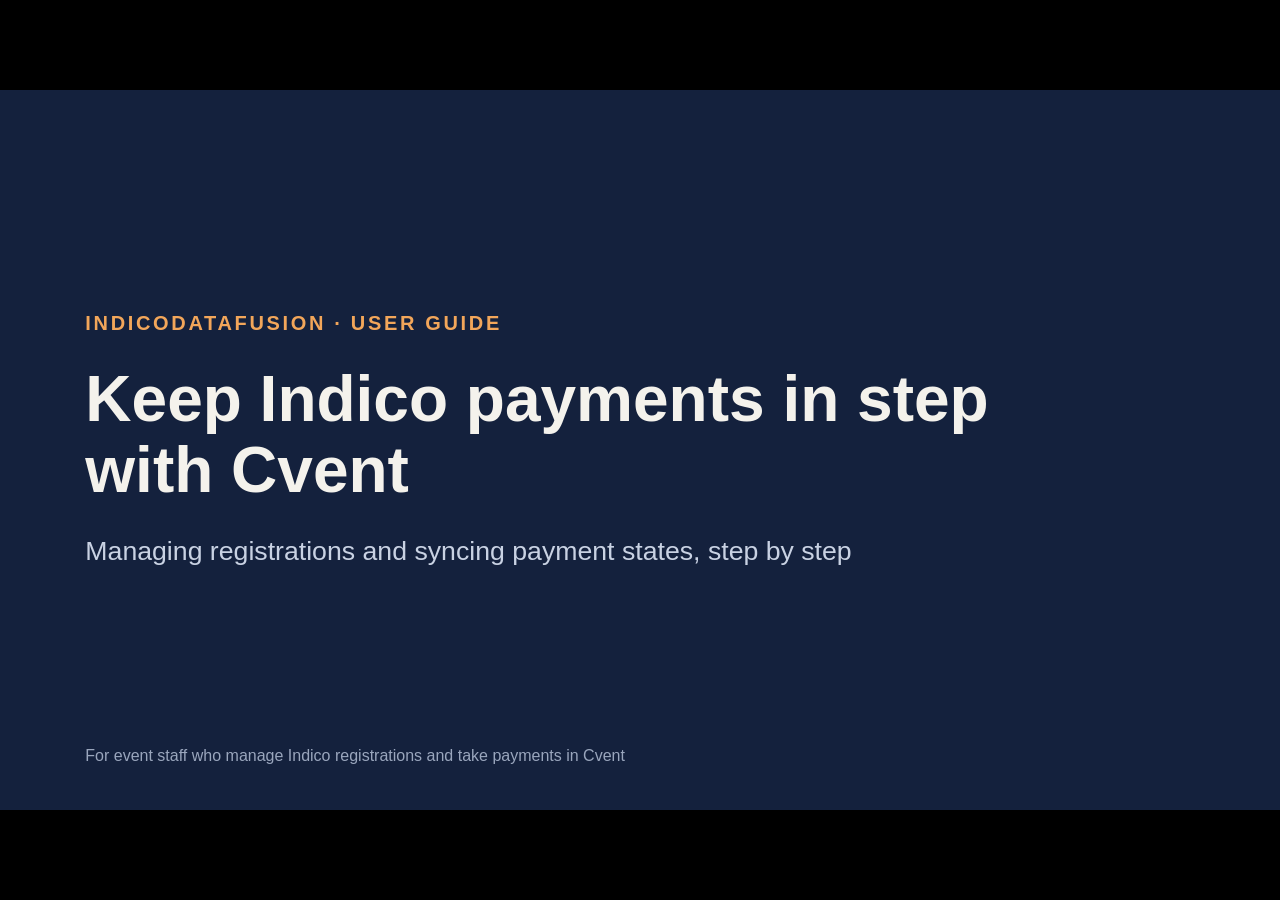
==== commit af455776: "docs(slides): note that the Indico token is shown only once" ====
--- a/docs/slides/cvent-sync/index.html
+++ b/docs/slides/cvent-sync/index.html
@@ -2646,7 +2646,7 @@
 <section class="deck-slide" id="2" aria-roledescription="slide" aria-label="Slide 2 of 20"><div class="deck-fit"><div class="deck-scaler"><div style="width: 1920px; height: 1080px; position: relative; background: rgb(246, 245, 241); overflow: clip; contain: paint;"><div data-frame-id="e0-1xyyndf" style="position: absolute; inset: 0px; box-sizing: border-box;"><div data-node-path="" style="display: flex; flex-direction: column; align-items: stretch; gap: 48px; width: 100%; height: 100%; padding: 128px 128px 160px;"><div data-text-path="0" data-node-path="0" style="font-family: &quot;IBM Plex Sans&quot;, Arial, ui-sans-serif, system-ui, sans-serif; font-size: var(--fit-size); font-weight: 600; line-height: 1.4; color: rgb(180, 80, 31); margin: 0px; white-space: pre-wrap; overflow-wrap: break-word; text-wrap-style: pretty; min-width: 0px; min-height: 0px; letter-spacing: 3px; text-transform: uppercase; --fit-size: calc(24px * var(--fit, 1)); overflow-y: var(--fit-clip, visible);">The one rule</div><div data-text-path="1" data-node-path="1" role="heading" aria-level="2" style="font-family: &quot;IBM Plex Sans&quot;, Arial, ui-sans-serif, system-ui, sans-serif; font-size: var(--fit-size); font-weight: 700; line-height: 1.15; color: rgb(20, 33, 61); margin: 0px; white-space: pre-wrap; overflow-wrap: break-word; text-wrap-style: pretty; min-width: 0px; min-height: 0px; --fit-size: calc(64px * var(--fit, 1)); overflow-y: var(--fit-clip, visible);">IDF shows the difference. You make the change.</div><div data-node-path="2" style="display: flex; flex-direction: row; align-items: center; gap: 24px; min-width: 0px; min-height: 0px;"><div data-node-path="2.0" style="display: flex; flex-direction: column; align-items: stretch; gap: 12px; min-width: 420px; min-height: 0px; max-width: 420px; background-color: rgb(255, 255, 255); padding: 36px; border-width: 2px; border-style: solid; border-color: rgb(216, 212, 200); border-radius: 16px;"><div data-text-path="2.0.0" data-node-path="2.0.0" role="heading" aria-level="3" style="font-family: &quot;IBM Plex Sans&quot;, Arial, ui-sans-serif, system-ui, sans-serif; font-size: var(--fit-size); font-weight: 700; line-height: 1.2; color: rgb(20, 33, 61); margin: 0px; white-space: pre-wrap; overflow-wrap: break-word; text-wrap-style: pretty; min-width: 0px; min-height: 0px; --fit-size: calc(36px * var(--fit, 1)); overflow-y: var(--fit-clip, visible);">Cvent</div><div data-text-path="2.0.1" data-node-path="2.0.1" style="font-family: &quot;IBM Plex Sans&quot;, Arial, ui-sans-serif, system-ui, sans-serif; font-size: var(--fit-size); font-weight: 400; line-height: 1.4; color: rgb(74, 85, 104); margin: 0px; white-space: pre-wrap; overflow-wrap: break-word; text-wrap-style: pretty; min-width: 0px; min-height: 0px; --fit-size: calc(28px * var(--fit, 1)); overflow-y: var(--fit-clip, visible);">Where attendees pay. Holds orders, discounts and transactions.</div></div><div data-node-path="2.1" style="display: flex; flex-direction: column; align-items: center; gap: 12px; min-width: 0px; min-height: 0px; flex-grow: 1; flex-basis: 0%;"><div data-text-path="2.1.0" data-node-path="2.1.0" style="font-family: &quot;IBM Plex Sans&quot;, Arial, ui-sans-serif, system-ui, sans-serif; font-size: var(--fit-size); font-weight: 600; line-height: 1.4; color: rgb(43, 95, 168); margin: 0px; white-space: pre-wrap; overflow-wrap: break-word; text-wrap-style: pretty; text-align: center; min-width: 0px; min-height: 0px; --fit-size: calc(24px * var(--fit, 1)); overflow-y: var(--fit-clip, visible);">IDF reads</div><svg data-node-path="2.1.1" data-shape="connector" viewBox="0 0 180 20" preserveAspectRatio="none" style="width: 180px; height: 20px; min-width: 0px; min-height: 0px; display: block; overflow: visible;"><path d="M10.00 10.00 L170.00 10.00" fill="none" stroke="transparent" stroke-width="12"></path><path d="M10.00 10.00 L170.00 10.00" fill="none" stroke="#2b5fa8" stroke-width="4" stroke-linecap="round" stroke-linejoin="round"></path><path d="M154.00 16.80 L170.00 10.00 L154.00 3.20" fill="none" stroke="#2b5fa8" stroke-width="4" stroke-linecap="round" stroke-linejoin="round"></path></svg></div><div data-node-path="2.2" style="display: flex; flex-direction: column; align-items: stretch; gap: 12px; min-width: 420px; min-height: 0px; max-width: 420px; background-color: rgb(20, 33, 61); padding: 36px; border-radius: 16px;"><div data-text-path="2.2.0" data-node-path="2.2.0" role="heading" aria-level="3" style="font-family: &quot;IBM Plex Sans&quot;, Arial, ui-sans-serif, system-ui, sans-serif; font-size: var(--fit-size); font-weight: 700; line-height: 1.2; color: rgb(244, 242, 236); margin: 0px; white-space: pre-wrap; overflow-wrap: break-word; text-wrap-style: pretty; min-width: 0px; min-height: 0px; --fit-size: calc(36px * var(--fit, 1)); overflow-y: var(--fit-clip, visible);">IDF</div><div data-text-path="2.2.1" data-node-path="2.2.1" style="font-family: &quot;IBM Plex Sans&quot;, Arial, ui-sans-serif, system-ui, sans-serif; font-size: var(--fit-size); font-weight: 400; line-height: 1.4; color: rgb(201, 210, 227); margin: 0px; white-space: pre-wrap; overflow-wrap: break-word; text-wrap-style: pretty; min-width: 0px; min-height: 0px; --fit-size: calc(28px * var(--fit, 1)); overflow-y: var(--fit-clip, visible);">Reads Indico and Cvent, pairs attendees with registrations, highlights mismatches.</div></div><div data-node-path="2.3" style="display: flex; flex-direction: column; align-items: center; gap: 12px; min-width: 0px; min-height: 0px; flex-grow: 1; flex-basis: 0%;"><div data-text-path="2.3.0" data-node-path="2.3.0" style="font-family: &quot;IBM Plex Sans&quot;, Arial, ui-sans-serif, system-ui, sans-serif; font-size: var(--fit-size); font-weight: 600; line-height: 1.4; color: rgb(180, 80, 31); margin: 0px; white-space: pre-wrap; overflow-wrap: break-word; text-wrap-style: pretty; text-align: center; min-width: 0px; min-height: 0px; --fit-size: calc(24px * var(--fit, 1)); overflow-y: var(--fit-clip, visible);">Writes only when you confirm</div><svg data-node-path="2.3.1" data-shape="connector" viewBox="0 0 180 20" preserveAspectRatio="none" style="width: 180px; height: 20px; min-width: 0px; min-height: 0px; display: block; overflow: visible;"><path d="M10.00 10.00 L170.00 10.00" fill="none" stroke="transparent" stroke-width="12"></path><path d="M10.00 10.00 L170.00 10.00" fill="none" stroke="#b4501f" stroke-width="4" stroke-linecap="round" stroke-linejoin="round"></path><path d="M154.00 16.80 L170.00 10.00 L154.00 3.20" fill="none" stroke="#b4501f" stroke-width="4" stroke-linecap="round" stroke-linejoin="round"></path></svg></div><div data-node-path="2.4" style="display: flex; flex-direction: column; align-items: stretch; gap: 12px; min-width: 420px; min-height: 0px; max-width: 420px; background-color: rgb(255, 255, 255); padding: 36px; border-width: 2px; border-style: solid; border-color: rgb(216, 212, 200); border-radius: 16px;"><div data-text-path="2.4.0" data-node-path="2.4.0" role="heading" aria-level="3" style="font-family: &quot;IBM Plex Sans&quot;, Arial, ui-sans-serif, system-ui, sans-serif; font-size: var(--fit-size); font-weight: 700; line-height: 1.2; color: rgb(20, 33, 61); margin: 0px; white-space: pre-wrap; overflow-wrap: break-word; text-wrap-style: pretty; min-width: 0px; min-height: 0px; --fit-size: calc(36px * var(--fit, 1)); overflow-y: var(--fit-clip, visible);">Indico</div><div data-text-path="2.4.1" data-node-path="2.4.1" style="font-family: &quot;IBM Plex Sans&quot;, Arial, ui-sans-serif, system-ui, sans-serif; font-size: var(--fit-size); font-weight: 400; line-height: 1.4; color: rgb(74, 85, 104); margin: 0px; white-space: pre-wrap; overflow-wrap: break-word; text-wrap-style: pretty; min-width: 0px; min-height: 0px; --fit-size: calc(28px * var(--fit, 1)); overflow-y: var(--fit-clip, visible);">The registration of record. Its payment state changes only here.</div></div></div><div data-node-path="3" style="display: flex; flex-direction: row; align-items: center; gap: 28px; min-width: 0px; min-height: 0px; background-color: rgb(251, 233, 221); padding: 32px 40px; border-width: 0px 0px 0px 8px; border-style: solid; border-color: rgb(180, 80, 31); border-radius: 12px;"><svg data-icon-path="3.0" data-node-path="3.0" viewBox="0 0 100 100" preserveAspectRatio="xMidYMid meet" style="width: 56px; height: 56px; min-width: 0px; min-height: 0px; display: block;"><text x="50" y="54" text-anchor="middle" dominant-baseline="central" font-family="mc-anthropicons" font-size="90" fill="#b4501f"></text></svg><div data-text-path="3.1" data-node-path="3.1" style="font-family: &quot;IBM Plex Sans&quot;, Arial, ui-sans-serif, system-ui, sans-serif; font-size: var(--fit-size); font-weight: 400; line-height: 1.4; color: rgb(20, 33, 61); margin: 0px; white-space: pre-wrap; overflow-wrap: break-word; text-wrap-style: pretty; min-width: 0px; min-height: 0px; --fit-size: calc(30px * var(--fit, 1)); overflow-y: var(--fit-clip, visible);"><b>Nothing syncs automatically.</b> A payment made in Cvent stays <b>Awaiting payment</b> in Indico until you click <b>Mark as paid</b> and confirm.</div></div></div></div><div data-frame-id="e1-1xyyndf" style="position: absolute; left: 128px; width: 1400px; bottom: 64px; box-sizing: border-box;"><div data-text-path="" data-node-path="" style="font-family: &quot;IBM Plex Sans&quot;, Arial, ui-sans-serif, system-ui, sans-serif; font-size: var(--fit-size); font-weight: 400; line-height: 1.4; color: rgb(106, 113, 121); margin: 0px; white-space: pre-wrap; overflow-wrap: break-word; text-wrap-style: pretty; --fit-size: calc(24px * var(--fit, 1)); overflow-y: var(--fit-clip, visible);">IDF · Registrations &amp; Cvent</div></div><div data-frame-id="e2-1xyyndf" style="position: absolute; right: 128px; width: 100px; bottom: 64px; box-sizing: border-box;"><div data-text-path="" data-node-path="" style="font-family: &quot;IBM Plex Sans&quot;, Arial, ui-sans-serif, system-ui, sans-serif; font-size: var(--fit-size); font-weight: 400; line-height: 1.4; color: rgb(106, 113, 121); margin: 0px; white-space: pre-wrap; overflow-wrap: break-word; text-wrap-style: pretty; text-align: right; --fit-size: calc(24px * var(--fit, 1)); overflow-y: var(--fit-clip, visible);">2</div></div></div></div></div></section>
 <section class="deck-slide" id="3" aria-roledescription="slide" aria-label="Slide 3 of 20"><div class="deck-fit"><div class="deck-scaler"><div style="width: 1920px; height: 1080px; position: relative; background: rgb(246, 245, 241); overflow: clip; contain: paint;"><div data-frame-id="e0-10fqvfi" style="position: absolute; inset: 0px; box-sizing: border-box;"><div data-node-path="" style="display: flex; flex-direction: column; align-items: stretch; gap: 48px; width: 100%; height: 100%; padding: 128px 128px 160px;"><div data-text-path="0" data-node-path="0" style="font-family: &quot;IBM Plex Sans&quot;, Arial, ui-sans-serif, system-ui, sans-serif; font-size: var(--fit-size); font-weight: 600; line-height: 1.4; color: rgb(180, 80, 31); margin: 0px; white-space: pre-wrap; overflow-wrap: break-word; text-wrap-style: pretty; min-width: 0px; min-height: 0px; letter-spacing: 3px; text-transform: uppercase; --fit-size: calc(24px * var(--fit, 1)); overflow-y: var(--fit-clip, visible); flex-basis: 33.5938px; --fit: 0.965625;">Setup · Once per computer</div><div data-text-path="1" data-node-path="1" role="heading" aria-level="2" style="font-family: &quot;IBM Plex Sans&quot;, Arial, ui-sans-serif, system-ui, sans-serif; font-size: var(--fit-size); font-weight: 700; line-height: 1.15; color: rgb(20, 33, 61); margin: 0px; white-space: pre-wrap; overflow-wrap: break-word; text-wrap-style: pretty; min-width: 0px; min-height: 0px; --fit-size: calc(64px * var(--fit, 1)); overflow-y: var(--fit-clip, visible); flex-basis: 73.5938px; --fit: 0.9562499999999999;">Before you start</div><div data-node-path="2" style="display: flex; flex-direction: row; align-items: stretch; gap: 32px; min-width: 0px; min-height: 0px;"><div data-node-path="2.0" style="display: flex; flex-direction: column; align-items: stretch; gap: 16px; min-width: 0px; min-height: 0px; flex-grow: 1; flex-basis: 0%; background-color: rgb(255, 255, 255); padding: 40px; border-width: 2px; border-style: solid; border-color: rgb(216, 212, 200); border-radius: 16px;"><div data-text-path="2.0.0" data-node-path="2.0.0" style="font-family: &quot;IBM Plex Sans&quot;, Arial, ui-sans-serif, system-ui, sans-serif; font-size: var(--fit-size); font-weight: 600; line-height: 1.4; color: rgb(43, 95, 168); margin: 0px; white-space: pre-wrap; overflow-wrap: break-word; text-wrap-style: pretty; min-width: 0px; min-height: 0px; --fit-size: calc(24px * var(--fit, 1)); overflow-y: var(--fit-clip, visible); flex-basis: 33.5938px; --fit: 0.934375;">1 · IDF</div><div data-text-path="2.0.1" data-node-path="2.0.1" role="heading" aria-level="3" style="font-family: &quot;IBM Plex Sans&quot;, Arial, ui-sans-serif, system-ui, sans-serif; font-size: var(--fit-size); font-weight: 700; line-height: 1.2; color: rgb(20, 33, 61); margin: 0px; white-space: pre-wrap; overflow-wrap: break-word; text-wrap-style: pretty; min-width: 0px; min-height: 0px; --fit-size: calc(36px * var(--fit, 1)); overflow-y: var(--fit-clip, visible); flex-basis: 43.1953px; --fit: 0.934375;">Install IDF</div><div data-text-path="2.0.2" data-node-path="2.0.2" style="font-family: &quot;IBM Plex Sans&quot;, Arial, ui-sans-serif, system-ui, sans-serif; font-size: var(--fit-size); font-weight: 400; line-height: 1.4; color: rgb(74, 85, 104); margin: 0px; white-space: pre-wrap; overflow-wrap: break-word; text-wrap-style: pretty; min-width: 0px; min-height: 0px; --fit-size: calc(28px * var(--fit, 1)); overflow-y: var(--fit-clip, visible); flex-basis: 117.586px; --fit: 0.9562499999999999;">Download IDF for your system from <a href="https://indicodatafusion.github.io/IDF-App/" target="_blank" rel="noopener" style="color: rgb(43, 95, 168); text-decoration: underline; text-underline-offset: 4px;">indicodatafusion.github.io/<wbr>IDF-App</a> and run it.</div><div data-text-path="2.0.3" data-node-path="2.0.3" style="font-family: &quot;IBM Plex Sans&quot;, Arial, ui-sans-serif, system-ui, sans-serif; font-size: var(--fit-size); font-weight: 400; line-height: 1.4; color: rgb(74, 85, 104); margin: 0px; white-space: pre-wrap; overflow-wrap: break-word; text-wrap-style: pretty; min-width: 0px; min-height: 0px; --fit-size: calc(28px * var(--fit, 1)); overflow-y: var(--fit-clip, visible); flex-basis: 117.586px; --fit: 0.9281250000000001;">Windows, macOS and Linux are supported. If your system blocks the download, see <b>Troubleshooting</b>.</div><div data-text-path="2.0.4" data-node-path="2.0.4" style="font-family: &quot;IBM Plex Sans&quot;, Arial, ui-sans-serif, system-ui, sans-serif; font-size: var(--fit-size); font-weight: 400; line-height: 1.4; color: rgb(74, 85, 104); margin: 0px; white-space: pre-wrap; overflow-wrap: break-word; text-wrap-style: pretty; min-width: 0px; min-height: 0px; --fit-size: calc(28px * var(--fit, 1)); overflow-y: var(--fit-clip, visible); flex-basis: 78.3906px; --fit: 0.934375;">On first launch, finish the <b>Setup Wizard</b>.</div></div><div data-node-path="2.1" style="display: flex; flex-direction: column; align-items: stretch; gap: 16px; min-width: 0px; min-height: 0px; flex-grow: 1; flex-basis: 0%; background-color: rgb(255, 255, 255); padding: 40px; border-width: 2px; border-style: solid; border-color: rgb(216, 212, 200); border-radius: 16px;"><div data-text-path="2.1.0" data-node-path="2.1.0" style="font-family: &quot;IBM Plex Sans&quot;, Arial, ui-sans-serif, system-ui, sans-serif; font-size: var(--fit-size); font-weight: 600; line-height: 1.4; color: rgb(43, 95, 168); margin: 0px; white-space: pre-wrap; overflow-wrap: break-word; text-wrap-style: pretty; min-width: 0px; min-height: 0px; --fit-size: calc(24px * var(--fit, 1)); overflow-y: var(--fit-clip, visible);">2 · INDICO</div><div data-text-path="2.1.1" data-node-path="2.1.1" role="heading" aria-level="3" style="font-family: &quot;IBM Plex Sans&quot;, Arial, ui-sans-serif, system-ui, sans-serif; font-size: var(--fit-size); font-weight: 700; line-height: 1.2; color: rgb(20, 33, 61); margin: 0px; white-space: pre-wrap; overflow-wrap: break-word; text-wrap-style: pretty; min-width: 0px; min-height: 0px; --fit-size: calc(36px * var(--fit, 1)); overflow-y: var(--fit-clip, visible);">Indico access</div><div data-text-path="2.1.2" data-node-path="2.1.2" style="font-family: &quot;IBM Plex Sans&quot;, Arial, ui-sans-serif, system-ui, sans-serif; font-size: var(--fit-size); font-weight: 400; line-height: 1.4; color: rgb(74, 85, 104); margin: 0px; white-space: pre-wrap; overflow-wrap: break-word; text-wrap-style: pretty; min-width: 0px; min-height: 0px; --fit-size: calc(28px * var(--fit, 1)); overflow-y: var(--fit-clip, visible);">An Indico account that <b>manages the event's registrations</b>.</div><div data-text-path="2.1.3" data-node-path="2.1.3" style="font-family: &quot;IBM Plex Sans&quot;, Arial, ui-sans-serif, system-ui, sans-serif; font-size: var(--fit-size); font-weight: 400; line-height: 1.4; color: rgb(74, 85, 104); margin: 0px; white-space: pre-wrap; overflow-wrap: break-word; text-wrap-style: pretty; min-width: 0px; min-height: 0px; --fit-size: calc(28px * var(--fit, 1)); overflow-y: var(--fit-clip, visible);">An API token from Indico <b>My Profile → API Tokens</b>, and an IDF data source with the base URL and numeric event ID.</div></div><div data-node-path="2.2" style="display: flex; flex-direction: column; align-items: stretch; gap: 16px; min-width: 0px; min-height: 0px; flex-grow: 1; flex-basis: 0%; background-color: rgb(255, 255, 255); padding: 40px; border-width: 2px; border-style: solid; border-color: rgb(216, 212, 200); border-radius: 16px;"><div data-text-path="2.2.0" data-node-path="2.2.0" style="font-family: &quot;IBM Plex Sans&quot;, Arial, ui-sans-serif, system-ui, sans-serif; font-size: var(--fit-size); font-weight: 600; line-height: 1.4; color: rgb(43, 95, 168); margin: 0px; white-space: pre-wrap; overflow-wrap: break-word; text-wrap-style: pretty; min-width: 0px; min-height: 0px; --fit-size: calc(24px * var(--fit, 1)); overflow-y: var(--fit-clip, visible);">3 · CVENT</div><div data-text-path="2.2.1" data-node-path="2.2.1" role="heading" aria-level="3" style="font-family: &quot;IBM Plex Sans&quot;, Arial, ui-sans-serif, system-ui, sans-serif; font-size: var(--fit-size); font-weight: 700; line-height: 1.2; color: rgb(20, 33, 61); margin: 0px; white-space: pre-wrap; overflow-wrap: break-word; text-wrap-style: pretty; min-width: 0px; min-height: 0px; --fit-size: calc(36px * var(--fit, 1)); overflow-y: var(--fit-clip, visible);">Cvent access</div><div data-text-path="2.2.2" data-node-path="2.2.2" style="font-family: &quot;IBM Plex Sans&quot;, Arial, ui-sans-serif, system-ui, sans-serif; font-size: var(--fit-size); font-weight: 400; line-height: 1.4; color: rgb(74, 85, 104); margin: 0px; white-space: pre-wrap; overflow-wrap: break-word; text-wrap-style: pretty; min-width: 0px; min-height: 0px; --fit-size: calc(28px * var(--fit, 1)); overflow-y: var(--fit-clip, visible);">A Cvent REST API <b>client ID and secret</b> that can read events, attendees, event questions, orders and transactions.</div><div data-text-path="2.2.3" data-node-path="2.2.3" style="font-family: &quot;IBM Plex Sans&quot;, Arial, ui-sans-serif, system-ui, sans-serif; font-size: var(--fit-size); font-weight: 400; line-height: 1.4; color: rgb(74, 85, 104); margin: 0px; white-space: pre-wrap; overflow-wrap: break-word; text-wrap-style: pretty; min-width: 0px; min-height: 0px; --fit-size: calc(28px * var(--fit, 1)); overflow-y: var(--fit-clip, visible);">The Cvent <b>event code</b>, such as EXAMPLECODE.</div></div></div><div data-text-path="3" data-node-path="3" style="font-family: &quot;IBM Plex Sans&quot;, Arial, ui-sans-serif, system-ui, sans-serif; font-size: var(--fit-size); font-weight: 400; line-height: 1.4; color: rgb(74, 85, 104); margin: 0px; white-space: pre-wrap; overflow-wrap: break-word; text-wrap-style: pretty; min-width: 0px; min-height: 0px; --fit-size: calc(28px * var(--fit, 1)); overflow-y: var(--fit-clip, visible); flex-basis: 39.1953px; --fit: 0.9562499999999999;">Token secrets are kept in the OS keyring, not in the IDF configuration file.</div></div></div><div data-frame-id="e1-10fqvfi" style="position: absolute; left: 128px; width: 1400px; bottom: 64px; box-sizing: border-box;"><div data-text-path="" data-node-path="" style="font-family: &quot;IBM Plex Sans&quot;, Arial, ui-sans-serif, system-ui, sans-serif; font-size: var(--fit-size); font-weight: 400; line-height: 1.4; color: rgb(106, 113, 121); margin: 0px; white-space: pre-wrap; overflow-wrap: break-word; text-wrap-style: pretty; --fit-size: calc(24px * var(--fit, 1)); overflow-y: var(--fit-clip, visible);">IDF · Registrations &amp; Cvent</div></div><div data-frame-id="e2-10fqvfi" style="position: absolute; right: 128px; width: 100px; bottom: 64px; box-sizing: border-box;"><div data-text-path="" data-node-path="" style="font-family: &quot;IBM Plex Sans&quot;, Arial, ui-sans-serif, system-ui, sans-serif; font-size: var(--fit-size); font-weight: 400; line-height: 1.4; color: rgb(106, 113, 121); margin: 0px; white-space: pre-wrap; overflow-wrap: break-word; text-wrap-style: pretty; text-align: right; --fit-size: calc(24px * var(--fit, 1)); overflow-y: var(--fit-clip, visible);">3</div></div></div></div></div></section>
 <section class="deck-slide" id="4" aria-roledescription="slide" aria-label="Slide 4 of 20" data-shots=""><div class="deck-fit"><div class="deck-scaler"><div style="width: 1920px; height: 1080px; position: relative; background: rgb(246, 245, 241); overflow: clip; contain: paint;"><div style="position: absolute; inset: 0px; box-sizing: border-box;"><div style="display: flex; flex-direction: column; gap: 40px; width: 100%; height: 100%; padding: 128px 128px 160px; box-sizing: border-box;"><div style="font-family: &quot;IBM Plex Sans&quot;, Arial, ui-sans-serif, system-ui, sans-serif; font-size: 24px; font-weight: 600; line-height: 1.35; color: rgb(180, 80, 31); margin: 0px; line-height: 1.4; letter-spacing: 3px; text-transform: uppercase;">Setup · First launch</div><div role="heading" aria-level="2" style="font-family: &quot;IBM Plex Sans&quot;, Arial, ui-sans-serif, system-ui, sans-serif; font-size: 61.2px; font-weight: 700; line-height: 1.15; color: rgb(20, 33, 61); margin: 0px;">The Setup Wizard opens</div><div style="display: flex; flex-direction: row; gap: 36px; flex: 1 1 auto; min-height: 0px;"><div style="display: flex; flex-direction: column; justify-content: center; gap: 24px; flex: 1 1 0%; min-width: 0px; min-height: 0px;"><a class="shot-link" href="screenshots/01.png" title="Click to enlarge"><img src="screenshots/01.png" alt="" style="display: block; width: 100%; height: auto; max-height: 520px; object-fit: contain;"></a><div style="font-family: &quot;IBM Plex Sans&quot;, Arial, ui-sans-serif, system-ui, sans-serif; font-size: 28px; font-weight: 400; line-height: 1.35; color: rgb(74, 85, 104); margin: 0px; flex: 0 0 auto; min-height: 2.7em;"><b>1 · Diagnose</b>: the wizard lists what is missing and how to fix it.</div></div><div style="display: flex; flex-direction: column; justify-content: center; gap: 24px; flex: 1 1 0%; min-width: 0px; min-height: 0px;"><a class="shot-link" href="screenshots/02.png" title="Click to enlarge"><img src="screenshots/02.png" alt="" style="display: block; width: 100%; height: auto; max-height: 520px; object-fit: contain;"></a><div style="font-family: &quot;IBM Plex Sans&quot;, Arial, ui-sans-serif, system-ui, sans-serif; font-size: 28px; font-weight: 400; line-height: 1.35; color: rgb(74, 85, 104); margin: 0px; flex: 0 0 auto; min-height: 2.7em;"><b>2 · API Token</b>: built-in steps for getting an Indico token.</div></div></div></div></div><div style="position: absolute; left: 128px; width: 1400px; bottom: 64px; box-sizing: border-box;"><div style="font-family: &quot;IBM Plex Sans&quot;, Arial, ui-sans-serif, system-ui, sans-serif; font-size: 24px; font-weight: 400; line-height: 1.35; color: rgb(106, 113, 121); margin: 0px; ">IDF · Registrations &amp; Cvent · Click a screenshot to enlarge it</div></div><div style="position: absolute; right: 128px; width: 100px; bottom: 64px; box-sizing: border-box;"><div style="font-family: &quot;IBM Plex Sans&quot;, Arial, ui-sans-serif, system-ui, sans-serif; font-size: 24px; font-weight: 400; line-height: 1.35; color: rgb(106, 113, 121); margin: 0px; text-align: right;" data-page-num="">4</div></div></div></div></div></section>
-<section class="deck-slide" id="5" aria-roledescription="slide" aria-label="Slide 5 of 20" data-shots=""><div class="deck-fit"><div class="deck-scaler"><div style="width: 1920px; height: 1080px; position: relative; background: rgb(246, 245, 241); overflow: clip; contain: paint;"><div style="position: absolute; inset: 0px; box-sizing: border-box;"><div style="display: flex; flex-direction: column; gap: 40px; width: 100%; height: 100%; padding: 128px 128px 160px; box-sizing: border-box;"><div style="font-family: &quot;IBM Plex Sans&quot;, Arial, ui-sans-serif, system-ui, sans-serif; font-size: 24px; font-weight: 600; line-height: 1.35; color: rgb(180, 80, 31); margin: 0px; line-height: 1.4; letter-spacing: 3px; text-transform: uppercase;">Setup · Indico token</div><div role="heading" aria-level="2" style="font-family: &quot;IBM Plex Sans&quot;, Arial, ui-sans-serif, system-ui, sans-serif; font-size: 61.2px; font-weight: 700; line-height: 1.15; color: rgb(20, 33, 61); margin: 0px;">Create and save the Indico API token</div><div style="display: flex; flex-direction: row; gap: 36px; flex: 1 1 auto; min-height: 0px;"><div style="display: flex; flex-direction: column; justify-content: center; gap: 24px; flex: 1 1 0%; min-width: 0px; min-height: 0px;"><a class="shot-link" href="screenshots/03_p.png" title="Click to enlarge"><img src="screenshots/03_p.png" alt="" style="display: block; width: 100%; height: auto; max-height: 520px; object-fit: contain;"></a><div style="font-family: &quot;IBM Plex Sans&quot;, Arial, ui-sans-serif, system-ui, sans-serif; font-size: 26px; font-weight: 400; line-height: 1.35; color: rgb(74, 85, 104); margin: 0px; flex: 0 0 auto; min-height: 2.7em;">In Indico: <b>My Profile → API tokens → Create new token</b>.</div></div><div style="display: flex; flex-direction: column; justify-content: center; gap: 24px; flex: 1 1 0%; min-width: 0px; min-height: 0px;"><a class="shot-link" href="screenshots/04.png" title="Click to enlarge"><img src="screenshots/04.png" alt="" style="display: block; width: 100%; height: auto; max-height: 520px; object-fit: contain;"></a><div style="font-family: &quot;IBM Plex Sans&quot;, Arial, ui-sans-serif, system-ui, sans-serif; font-size: 26px; font-weight: 400; line-height: 1.35; color: rgb(74, 85, 104); margin: 0px; flex: 0 0 auto; min-height: 2.7em;">Back in IDF: paste the token value.</div></div><div style="display: flex; flex-direction: column; justify-content: center; gap: 24px; flex: 1 1 0%; min-width: 0px; min-height: 0px;"><a class="shot-link" href="screenshots/05.png" title="Click to enlarge"><img src="screenshots/05.png" alt="" style="display: block; width: 100%; height: auto; max-height: 520px; object-fit: contain;"></a><div style="font-family: &quot;IBM Plex Sans&quot;, Arial, ui-sans-serif, system-ui, sans-serif; font-size: 26px; font-weight: 400; line-height: 1.35; color: rgb(74, 85, 104); margin: 0px; flex: 0 0 auto; min-height: 2.7em;"><b>Update token</b> saves the secret in the OS keyring.</div></div></div></div></div><div style="position: absolute; left: 128px; width: 1400px; bottom: 64px; box-sizing: border-box;"><div style="font-family: &quot;IBM Plex Sans&quot;, Arial, ui-sans-serif, system-ui, sans-serif; font-size: 24px; font-weight: 400; line-height: 1.35; color: rgb(106, 113, 121); margin: 0px; ">IDF · Registrations &amp; Cvent · Click a screenshot to enlarge it</div></div><div style="position: absolute; right: 128px; width: 100px; bottom: 64px; box-sizing: border-box;"><div style="font-family: &quot;IBM Plex Sans&quot;, Arial, ui-sans-serif, system-ui, sans-serif; font-size: 24px; font-weight: 400; line-height: 1.35; color: rgb(106, 113, 121); margin: 0px; text-align: right;" data-page-num="">5</div></div></div></div></div></section>
+<section class="deck-slide" id="5" aria-roledescription="slide" aria-label="Slide 5 of 20" data-shots=""><div class="deck-fit"><div class="deck-scaler"><div style="width: 1920px; height: 1080px; position: relative; background: rgb(246, 245, 241); overflow: clip; contain: paint;"><div style="position: absolute; inset: 0px; box-sizing: border-box;"><div style="display: flex; flex-direction: column; gap: 40px; width: 100%; height: 100%; padding: 128px 128px 160px; box-sizing: border-box;"><div style="font-family: &quot;IBM Plex Sans&quot;, Arial, ui-sans-serif, system-ui, sans-serif; font-size: 24px; font-weight: 600; line-height: 1.35; color: rgb(180, 80, 31); margin: 0px; line-height: 1.4; letter-spacing: 3px; text-transform: uppercase;">Setup · Indico token</div><div role="heading" aria-level="2" style="font-family: &quot;IBM Plex Sans&quot;, Arial, ui-sans-serif, system-ui, sans-serif; font-size: 61.2px; font-weight: 700; line-height: 1.15; color: rgb(20, 33, 61); margin: 0px;">Create and save the Indico API token</div><div style="display: flex; flex-direction: row; gap: 36px; flex: 1 1 auto; min-height: 0px;"><div style="display: flex; flex-direction: column; justify-content: center; gap: 24px; flex: 1 1 0%; min-width: 0px; min-height: 0px;"><a class="shot-link" href="screenshots/03_p.png" title="Click to enlarge"><img src="screenshots/03_p.png" alt="" style="display: block; width: 100%; height: auto; max-height: 520px; object-fit: contain;"></a><div style="font-family: &quot;IBM Plex Sans&quot;, Arial, ui-sans-serif, system-ui, sans-serif; font-size: 26px; font-weight: 400; line-height: 1.35; color: rgb(74, 85, 104); margin: 0px; flex: 0 0 auto; min-height: 2.7em;">In Indico: <b>My Profile → API tokens → Create new token</b>.<div style="margin-top: 0.5em; font-size: 22px; color: rgb(180, 80, 31);"><b>Copy the token string right away:</b> Indico shows it only once, and refreshing the page clears it.</div></div></div><div style="display: flex; flex-direction: column; justify-content: center; gap: 24px; flex: 1 1 0%; min-width: 0px; min-height: 0px;"><a class="shot-link" href="screenshots/04.png" title="Click to enlarge"><img src="screenshots/04.png" alt="" style="display: block; width: 100%; height: auto; max-height: 520px; object-fit: contain;"></a><div style="font-family: &quot;IBM Plex Sans&quot;, Arial, ui-sans-serif, system-ui, sans-serif; font-size: 26px; font-weight: 400; line-height: 1.35; color: rgb(74, 85, 104); margin: 0px; flex: 0 0 auto; min-height: 2.7em;">Back in IDF: paste the token value.</div></div><div style="display: flex; flex-direction: column; justify-content: center; gap: 24px; flex: 1 1 0%; min-width: 0px; min-height: 0px;"><a class="shot-link" href="screenshots/05.png" title="Click to enlarge"><img src="screenshots/05.png" alt="" style="display: block; width: 100%; height: auto; max-height: 520px; object-fit: contain;"></a><div style="font-family: &quot;IBM Plex Sans&quot;, Arial, ui-sans-serif, system-ui, sans-serif; font-size: 26px; font-weight: 400; line-height: 1.35; color: rgb(74, 85, 104); margin: 0px; flex: 0 0 auto; min-height: 2.7em;"><b>Update token</b> saves the secret in the OS keyring.</div></div></div></div></div><div style="position: absolute; left: 128px; width: 1400px; bottom: 64px; box-sizing: border-box;"><div style="font-family: &quot;IBM Plex Sans&quot;, Arial, ui-sans-serif, system-ui, sans-serif; font-size: 24px; font-weight: 400; line-height: 1.35; color: rgb(106, 113, 121); margin: 0px; ">IDF · Registrations &amp; Cvent · Click a screenshot to enlarge it</div></div><div style="position: absolute; right: 128px; width: 100px; bottom: 64px; box-sizing: border-box;"><div style="font-family: &quot;IBM Plex Sans&quot;, Arial, ui-sans-serif, system-ui, sans-serif; font-size: 24px; font-weight: 400; line-height: 1.35; color: rgb(106, 113, 121); margin: 0px; text-align: right;" data-page-num="">5</div></div></div></div></div></section>
 <section class="deck-slide" id="6" aria-roledescription="slide" aria-label="Slide 6 of 20" data-shots=""><div class="deck-fit"><div class="deck-scaler"><div style="width: 1920px; height: 1080px; position: relative; background: rgb(246, 245, 241); overflow: clip; contain: paint;"><div style="position: absolute; inset: 0px; box-sizing: border-box;"><div style="display: flex; flex-direction: column; gap: 40px; width: 100%; height: 100%; padding: 128px 128px 160px; box-sizing: border-box;"><div style="font-family: &quot;IBM Plex Sans&quot;, Arial, ui-sans-serif, system-ui, sans-serif; font-size: 24px; font-weight: 600; line-height: 1.35; color: rgb(180, 80, 31); margin: 0px; line-height: 1.4; letter-spacing: 3px; text-transform: uppercase;">Setup · Data source</div><div role="heading" aria-level="2" style="font-family: &quot;IBM Plex Sans&quot;, Arial, ui-sans-serif, system-ui, sans-serif; font-size: 61.2px; font-weight: 700; line-height: 1.15; color: rgb(20, 33, 61); margin: 0px;">Point IDF at your event</div><div style="display: flex; flex-direction: row; gap: 36px; flex: 1 1 auto; min-height: 0px;"><div style="display: flex; flex-direction: column; justify-content: center; gap: 24px; flex: 1 1 0%; min-width: 0px; min-height: 0px;"><a class="shot-link" href="screenshots/06.png" title="Click to enlarge"><img src="screenshots/06.png" alt="" style="display: block; width: 100%; height: auto; max-height: 520px; object-fit: contain;"></a><div style="font-family: &quot;IBM Plex Sans&quot;, Arial, ui-sans-serif, system-ui, sans-serif; font-size: 28px; font-weight: 400; line-height: 1.35; color: rgb(74, 85, 104); margin: 0px; flex: 0 0 auto; min-height: 2.7em;"><b>3 · Data Source</b>: base URL, event ID and the token to use.</div></div><div style="display: flex; flex-direction: column; justify-content: center; gap: 24px; flex: 1 1 0%; min-width: 0px; min-height: 0px;"><a class="shot-link" href="screenshots/07.png" title="Click to enlarge"><img src="screenshots/07.png" alt="" style="display: block; width: 100%; height: auto; max-height: 520px; object-fit: contain;"></a><div style="font-family: &quot;IBM Plex Sans&quot;, Arial, ui-sans-serif, system-ui, sans-serif; font-size: 28px; font-weight: 400; line-height: 1.35; color: rgb(74, 85, 104); margin: 0px; flex: 0 0 auto; min-height: 2.7em;"><b>4 · Done</b>: the configuration is saved and the data reloads.</div></div></div></div></div><div style="position: absolute; left: 128px; width: 1400px; bottom: 64px; box-sizing: border-box;"><div style="font-family: &quot;IBM Plex Sans&quot;, Arial, ui-sans-serif, system-ui, sans-serif; font-size: 24px; font-weight: 400; line-height: 1.35; color: rgb(106, 113, 121); margin: 0px; ">IDF · Registrations &amp; Cvent · Click a screenshot to enlarge it</div></div><div style="position: absolute; right: 128px; width: 100px; bottom: 64px; box-sizing: border-box;"><div style="font-family: &quot;IBM Plex Sans&quot;, Arial, ui-sans-serif, system-ui, sans-serif; font-size: 24px; font-weight: 400; line-height: 1.35; color: rgb(106, 113, 121); margin: 0px; text-align: right;" data-page-num="">6</div></div></div></div></div></section>
 <section class="deck-slide" id="7" aria-roledescription="slide" aria-label="Slide 7 of 20" data-shots=""><div class="deck-fit"><div class="deck-scaler"><div style="width: 1920px; height: 1080px; position: relative; background: rgb(246, 245, 241); overflow: clip; contain: paint;"><div style="position: absolute; inset: 0px; box-sizing: border-box;"><div style="display: flex; flex-direction: row; align-items: center; gap: 56px; width: 100%; height: 100%; padding: 128px 128px 160px; box-sizing: border-box;"><div style="display: flex; flex-direction: column; gap: 32px; flex: 0 0 500px;"><div style="font-family: &quot;IBM Plex Sans&quot;, Arial, ui-sans-serif, system-ui, sans-serif; font-size: 24px; font-weight: 600; line-height: 1.35; color: rgb(180, 80, 31); margin: 0px; line-height: 1.4; letter-spacing: 3px; text-transform: uppercase;">Setup · Done</div><div role="heading" aria-level="2" style="font-family: &quot;IBM Plex Sans&quot;, Arial, ui-sans-serif, system-ui, sans-serif; font-size: 61.2px; font-weight: 700; line-height: 1.15; color: rgb(20, 33, 61); margin: 0px;">IDF is ready</div><div style="font-family: &quot;IBM Plex Sans&quot;, Arial, ui-sans-serif, system-ui, sans-serif; font-size: 28px; font-weight: 400; line-height: 1.35; color: rgb(74, 85, 104); margin: 0px; "><b>Event Info</b> opens for the configured event.</div><div style="font-family: &quot;IBM Plex Sans&quot;, Arial, ui-sans-serif, system-ui, sans-serif; font-size: 28px; font-weight: 400; line-height: 1.35; color: rgb(74, 85, 104); margin: 0px; "><b>Reg</b> in the top bar opens the Registrations page.</div></div><div style="flex: 1 1 auto; min-width: 0px; height: 100%;"><a class="shot-link" href="screenshots/08.png" title="Click to enlarge"><img src="screenshots/08.png" alt="IDF is ready" style="display: block; width: 100%; height: 100%; object-fit: contain; min-height: 0px;"></a></div></div></div><div style="position: absolute; left: 128px; width: 1400px; bottom: 64px; box-sizing: border-box;"><div style="font-family: &quot;IBM Plex Sans&quot;, Arial, ui-sans-serif, system-ui, sans-serif; font-size: 24px; font-weight: 400; line-height: 1.35; color: rgb(106, 113, 121); margin: 0px; ">IDF · Registrations &amp; Cvent · Click a screenshot to enlarge it</div></div><div style="position: absolute; right: 128px; width: 100px; bottom: 64px; box-sizing: border-box;"><div style="font-family: &quot;IBM Plex Sans&quot;, Arial, ui-sans-serif, system-ui, sans-serif; font-size: 24px; font-weight: 400; line-height: 1.35; color: rgb(106, 113, 121); margin: 0px; text-align: right;" data-page-num="">7</div></div></div></div></div></section>
 <section class="deck-slide" id="8" aria-roledescription="slide" aria-label="Slide 8 of 20" data-shots=""><div class="deck-fit"><div class="deck-scaler"><div style="width: 1920px; height: 1080px; position: relative; background: rgb(246, 245, 241); overflow: clip; contain: paint;"><div style="position: absolute; inset: 0px; box-sizing: border-box;"><div style="display: flex; flex-direction: column; gap: 40px; width: 100%; height: 100%; padding: 128px 128px 160px; box-sizing: border-box;"><div style="font-family: &quot;IBM Plex Sans&quot;, Arial, ui-sans-serif, system-ui, sans-serif; font-size: 24px; font-weight: 600; line-height: 1.35; color: rgb(180, 80, 31); margin: 0px; line-height: 1.4; letter-spacing: 3px; text-transform: uppercase;">Registrations</div><div role="heading" aria-level="2" style="font-family: &quot;IBM Plex Sans&quot;, Arial, ui-sans-serif, system-ui, sans-serif; font-size: 61.2px; font-weight: 700; line-height: 1.15; color: rgb(20, 33, 61); margin: 0px;">Browse, open, mark as paid</div><div style="display: flex; flex-direction: row; gap: 36px; flex: 1 1 auto; min-height: 0px;"><div style="display: flex; flex-direction: column; justify-content: center; gap: 24px; flex: 1 1 0%; min-width: 0px; min-height: 0px;"><a class="shot-link" href="screenshots/09_p.png" title="Click to enlarge"><img src="screenshots/09_p.png" alt="" style="display: block; width: 100%; height: auto; max-height: 520px; object-fit: contain;"></a><div style="font-family: &quot;IBM Plex Sans&quot;, Arial, ui-sans-serif, system-ui, sans-serif; font-size: 26px; font-weight: 400; line-height: 1.35; color: rgb(74, 85, 104); margin: 0px; flex: 0 0 auto; min-height: 2.7em;"><b>Reg</b>: every form, with state, price and <b>Mark as paid</b>.</div></div><div style="display: flex; flex-direction: column; justify-content: center; gap: 24px; flex: 1 1 0%; min-width: 0px; min-height: 0px;"><a class="shot-link" href="screenshots/10_p.png" title="Click to enlarge"><img src="screenshots/10_p.png" alt="" style="display: block; width: 100%; height: auto; max-height: 520px; object-fit: contain;"></a><div style="font-family: &quot;IBM Plex Sans&quot;, Arial, ui-sans-serif, system-ui, sans-serif; font-size: 26px; font-weight: 400; line-height: 1.35; color: rgb(74, 85, 104); margin: 0px; flex: 0 0 auto; min-height: 2.7em;">Click a name to see the full registration.</div></div><div style="display: flex; flex-direction: column; justify-content: center; gap: 24px; flex: 1 1 0%; min-width: 0px; min-height: 0px;"><a class="shot-link" href="screenshots/11_p.png" title="Click to enlarge"><img src="screenshots/11_p.png" alt="" style="display: block; width: 100%; height: auto; max-height: 520px; object-fit: contain;"></a><div style="font-family: &quot;IBM Plex Sans&quot;, Arial, ui-sans-serif, system-ui, sans-serif; font-size: 26px; font-weight: 400; line-height: 1.35; color: rgb(74, 85, 104); margin: 0px; flex: 0 0 auto; min-height: 2.7em;"><b>Mark as paid</b> always asks for confirmation.</div></div></div></div></div><div style="position: absolute; left: 128px; width: 1400px; bottom: 64px; box-sizing: border-box;"><div style="font-family: &quot;IBM Plex Sans&quot;, Arial, ui-sans-serif, system-ui, sans-serif; font-size: 24px; font-weight: 400; line-height: 1.35; color: rgb(106, 113, 121); margin: 0px; ">IDF · Registrations &amp; Cvent · Click a screenshot to enlarge it</div></div><div style="position: absolute; right: 128px; width: 100px; bottom: 64px; box-sizing: border-box;"><div style="font-family: &quot;IBM Plex Sans&quot;, Arial, ui-sans-serif, system-ui, sans-serif; font-size: 24px; font-weight: 400; line-height: 1.35; color: rgb(106, 113, 121); margin: 0px; text-align: right;" data-page-num="">8</div></div></div></div></div></section>
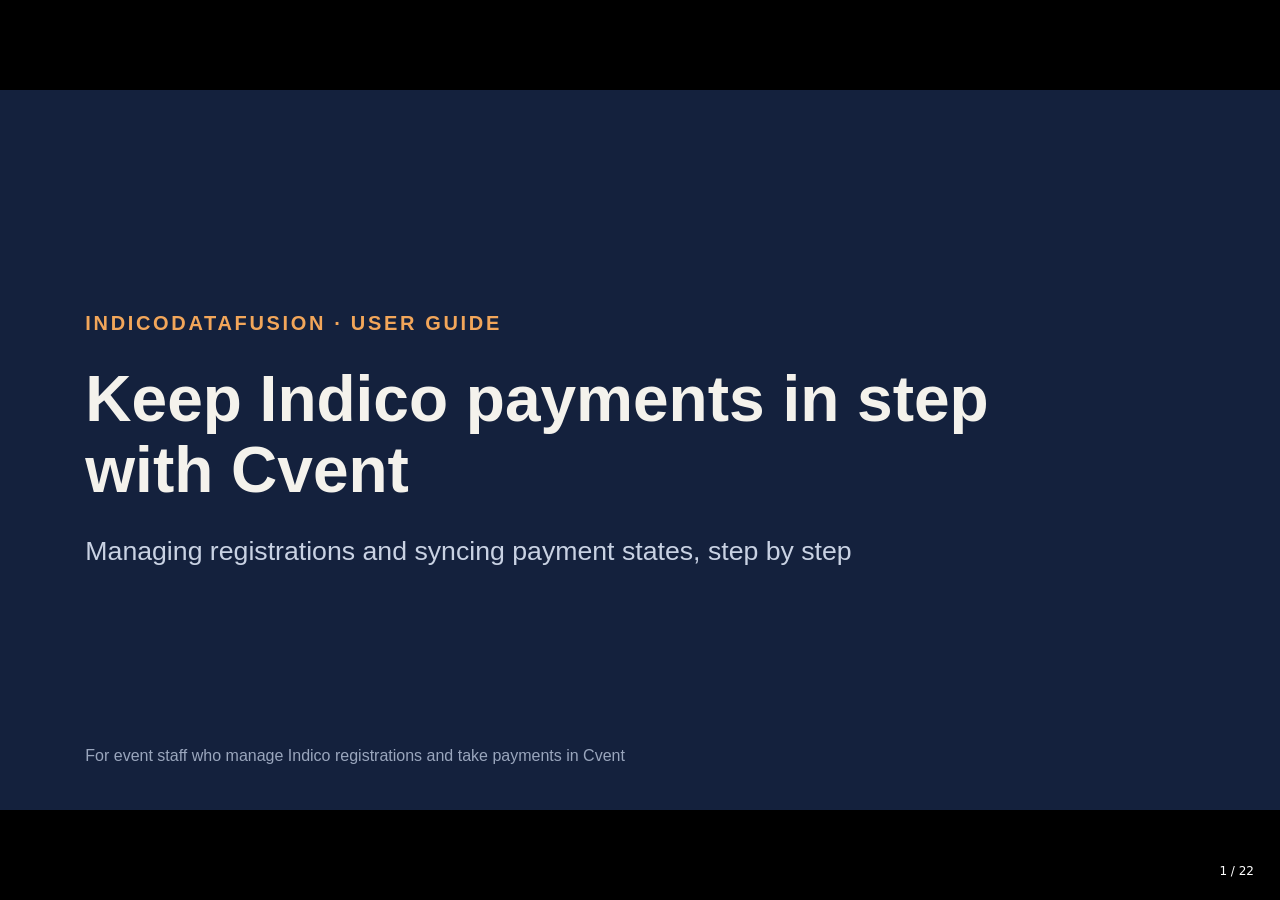
==== commit 94343aca: "docs(slides): add a slide on ticking every Indico token scope Show the Edit token dialog with all sc" ====
--- a/docs/slides/cvent-sync/index.html
+++ b/docs/slides/cvent-sync/index.html
@@ -2642,27 +2642,29 @@
 </head>
 <body>
 <main data-appifact-content style="font:16px / 24px ui-sans-serif, system-ui, -apple-system, &quot;Segoe UI&quot;, Roboto, &quot;PingFang SC&quot;, &quot;PingFang TC&quot;, &quot;Hiragino Sans&quot;, &quot;Apple SD Gothic Neo&quot;, sans-serif;color:rgb(11, 11, 11)">
-<section class="deck-slide" id="1" aria-roledescription="slide" aria-label="Slide 1 of 20"><div class="deck-fit"><div class="deck-scaler"><div style="width: 1920px; height: 1080px; position: relative; background: rgb(20, 33, 61); overflow: clip; contain: paint;"><div data-frame-id="e0-1ftwghs" style="position: absolute; inset: 0px; box-sizing: border-box;"><div data-node-path="" style="display: flex; flex-direction: column; align-items: stretch; justify-content: center; gap: 40px; width: 100%; height: 100%; padding: 128px 128px 160px;"><div data-text-path="0" data-node-path="0" style="font-family: &quot;IBM Plex Sans&quot;, Arial, ui-sans-serif, system-ui, sans-serif; font-size: var(--fit-size); font-weight: 600; line-height: 1.4; color: rgb(242, 166, 90); margin: 0px; white-space: pre-wrap; overflow-wrap: break-word; text-wrap-style: pretty; min-width: 0px; min-height: 0px; letter-spacing: 4px; text-transform: uppercase; --fit-size: calc(30px * var(--fit, 1)); overflow-y: var(--fit-clip, visible);">IndicoDataFusion · User Guide</div><div data-text-path="1" data-node-path="1" role="heading" aria-level="1" style="font-family: &quot;IBM Plex Sans&quot;, Arial, ui-sans-serif, system-ui, sans-serif; font-size: var(--fit-size); font-weight: 700; line-height: 1.1; color: rgb(244, 242, 236); margin: 0px; white-space: pre-wrap; overflow-wrap: break-word; text-wrap-style: pretty; min-width: 1500px; min-height: 0px; max-width: 1500px; --fit-size: calc(96px * var(--fit, 1)); overflow-y: var(--fit-clip, visible);">Keep Indico payments in step with Cvent</div><div data-text-path="2" data-node-path="2" style="font-family: &quot;IBM Plex Sans&quot;, Arial, ui-sans-serif, system-ui, sans-serif; font-size: var(--fit-size); font-weight: 400; line-height: 1.4; color: rgb(201, 210, 227); margin: 0px; white-space: pre-wrap; overflow-wrap: break-word; text-wrap-style: pretty; min-width: 1400px; min-height: 0px; max-width: 1400px; --fit-size: calc(40px * var(--fit, 1)); overflow-y: var(--fit-clip, visible);">Managing registrations and syncing payment states, step by step</div></div></div><div data-frame-id="e1-1ftwghs" style="position: absolute; left: 128px; width: 1664px; bottom: 64px; box-sizing: border-box;"><div data-text-path="" data-node-path="" style="font-family: &quot;IBM Plex Sans&quot;, Arial, ui-sans-serif, system-ui, sans-serif; font-size: var(--fit-size); font-weight: 400; line-height: 1.4; color: rgb(154, 166, 189); margin: 0px; white-space: pre-wrap; overflow-wrap: break-word; text-wrap-style: pretty; --fit-size: calc(24px * var(--fit, 1)); overflow-y: var(--fit-clip, visible);">For event staff who manage Indico registrations and take payments in Cvent</div></div></div></div></div></section>
-<section class="deck-slide" id="2" aria-roledescription="slide" aria-label="Slide 2 of 20"><div class="deck-fit"><div class="deck-scaler"><div style="width: 1920px; height: 1080px; position: relative; background: rgb(246, 245, 241); overflow: clip; contain: paint;"><div data-frame-id="e0-1xyyndf" style="position: absolute; inset: 0px; box-sizing: border-box;"><div data-node-path="" style="display: flex; flex-direction: column; align-items: stretch; gap: 48px; width: 100%; height: 100%; padding: 128px 128px 160px;"><div data-text-path="0" data-node-path="0" style="font-family: &quot;IBM Plex Sans&quot;, Arial, ui-sans-serif, system-ui, sans-serif; font-size: var(--fit-size); font-weight: 600; line-height: 1.4; color: rgb(180, 80, 31); margin: 0px; white-space: pre-wrap; overflow-wrap: break-word; text-wrap-style: pretty; min-width: 0px; min-height: 0px; letter-spacing: 3px; text-transform: uppercase; --fit-size: calc(24px * var(--fit, 1)); overflow-y: var(--fit-clip, visible);">The one rule</div><div data-text-path="1" data-node-path="1" role="heading" aria-level="2" style="font-family: &quot;IBM Plex Sans&quot;, Arial, ui-sans-serif, system-ui, sans-serif; font-size: var(--fit-size); font-weight: 700; line-height: 1.15; color: rgb(20, 33, 61); margin: 0px; white-space: pre-wrap; overflow-wrap: break-word; text-wrap-style: pretty; min-width: 0px; min-height: 0px; --fit-size: calc(64px * var(--fit, 1)); overflow-y: var(--fit-clip, visible);">IDF shows the difference. You make the change.</div><div data-node-path="2" style="display: flex; flex-direction: row; align-items: center; gap: 24px; min-width: 0px; min-height: 0px;"><div data-node-path="2.0" style="display: flex; flex-direction: column; align-items: stretch; gap: 12px; min-width: 420px; min-height: 0px; max-width: 420px; background-color: rgb(255, 255, 255); padding: 36px; border-width: 2px; border-style: solid; border-color: rgb(216, 212, 200); border-radius: 16px;"><div data-text-path="2.0.0" data-node-path="2.0.0" role="heading" aria-level="3" style="font-family: &quot;IBM Plex Sans&quot;, Arial, ui-sans-serif, system-ui, sans-serif; font-size: var(--fit-size); font-weight: 700; line-height: 1.2; color: rgb(20, 33, 61); margin: 0px; white-space: pre-wrap; overflow-wrap: break-word; text-wrap-style: pretty; min-width: 0px; min-height: 0px; --fit-size: calc(36px * var(--fit, 1)); overflow-y: var(--fit-clip, visible);">Cvent</div><div data-text-path="2.0.1" data-node-path="2.0.1" style="font-family: &quot;IBM Plex Sans&quot;, Arial, ui-sans-serif, system-ui, sans-serif; font-size: var(--fit-size); font-weight: 400; line-height: 1.4; color: rgb(74, 85, 104); margin: 0px; white-space: pre-wrap; overflow-wrap: break-word; text-wrap-style: pretty; min-width: 0px; min-height: 0px; --fit-size: calc(28px * var(--fit, 1)); overflow-y: var(--fit-clip, visible);">Where attendees pay. Holds orders, discounts and transactions.</div></div><div data-node-path="2.1" style="display: flex; flex-direction: column; align-items: center; gap: 12px; min-width: 0px; min-height: 0px; flex-grow: 1; flex-basis: 0%;"><div data-text-path="2.1.0" data-node-path="2.1.0" style="font-family: &quot;IBM Plex Sans&quot;, Arial, ui-sans-serif, system-ui, sans-serif; font-size: var(--fit-size); font-weight: 600; line-height: 1.4; color: rgb(43, 95, 168); margin: 0px; white-space: pre-wrap; overflow-wrap: break-word; text-wrap-style: pretty; text-align: center; min-width: 0px; min-height: 0px; --fit-size: calc(24px * var(--fit, 1)); overflow-y: var(--fit-clip, visible);">IDF reads</div><svg data-node-path="2.1.1" data-shape="connector" viewBox="0 0 180 20" preserveAspectRatio="none" style="width: 180px; height: 20px; min-width: 0px; min-height: 0px; display: block; overflow: visible;"><path d="M10.00 10.00 L170.00 10.00" fill="none" stroke="transparent" stroke-width="12"></path><path d="M10.00 10.00 L170.00 10.00" fill="none" stroke="#2b5fa8" stroke-width="4" stroke-linecap="round" stroke-linejoin="round"></path><path d="M154.00 16.80 L170.00 10.00 L154.00 3.20" fill="none" stroke="#2b5fa8" stroke-width="4" stroke-linecap="round" stroke-linejoin="round"></path></svg></div><div data-node-path="2.2" style="display: flex; flex-direction: column; align-items: stretch; gap: 12px; min-width: 420px; min-height: 0px; max-width: 420px; background-color: rgb(20, 33, 61); padding: 36px; border-radius: 16px;"><div data-text-path="2.2.0" data-node-path="2.2.0" role="heading" aria-level="3" style="font-family: &quot;IBM Plex Sans&quot;, Arial, ui-sans-serif, system-ui, sans-serif; font-size: var(--fit-size); font-weight: 700; line-height: 1.2; color: rgb(244, 242, 236); margin: 0px; white-space: pre-wrap; overflow-wrap: break-word; text-wrap-style: pretty; min-width: 0px; min-height: 0px; --fit-size: calc(36px * var(--fit, 1)); overflow-y: var(--fit-clip, visible);">IDF</div><div data-text-path="2.2.1" data-node-path="2.2.1" style="font-family: &quot;IBM Plex Sans&quot;, Arial, ui-sans-serif, system-ui, sans-serif; font-size: var(--fit-size); font-weight: 400; line-height: 1.4; color: rgb(201, 210, 227); margin: 0px; white-space: pre-wrap; overflow-wrap: break-word; text-wrap-style: pretty; min-width: 0px; min-height: 0px; --fit-size: calc(28px * var(--fit, 1)); overflow-y: var(--fit-clip, visible);">Reads Indico and Cvent, pairs attendees with registrations, highlights mismatches.</div></div><div data-node-path="2.3" style="display: flex; flex-direction: column; align-items: center; gap: 12px; min-width: 0px; min-height: 0px; flex-grow: 1; flex-basis: 0%;"><div data-text-path="2.3.0" data-node-path="2.3.0" style="font-family: &quot;IBM Plex Sans&quot;, Arial, ui-sans-serif, system-ui, sans-serif; font-size: var(--fit-size); font-weight: 600; line-height: 1.4; color: rgb(180, 80, 31); margin: 0px; white-space: pre-wrap; overflow-wrap: break-word; text-wrap-style: pretty; text-align: center; min-width: 0px; min-height: 0px; --fit-size: calc(24px * var(--fit, 1)); overflow-y: var(--fit-clip, visible);">Writes only when you confirm</div><svg data-node-path="2.3.1" data-shape="connector" viewBox="0 0 180 20" preserveAspectRatio="none" style="width: 180px; height: 20px; min-width: 0px; min-height: 0px; display: block; overflow: visible;"><path d="M10.00 10.00 L170.00 10.00" fill="none" stroke="transparent" stroke-width="12"></path><path d="M10.00 10.00 L170.00 10.00" fill="none" stroke="#b4501f" stroke-width="4" stroke-linecap="round" stroke-linejoin="round"></path><path d="M154.00 16.80 L170.00 10.00 L154.00 3.20" fill="none" stroke="#b4501f" stroke-width="4" stroke-linecap="round" stroke-linejoin="round"></path></svg></div><div data-node-path="2.4" style="display: flex; flex-direction: column; align-items: stretch; gap: 12px; min-width: 420px; min-height: 0px; max-width: 420px; background-color: rgb(255, 255, 255); padding: 36px; border-width: 2px; border-style: solid; border-color: rgb(216, 212, 200); border-radius: 16px;"><div data-text-path="2.4.0" data-node-path="2.4.0" role="heading" aria-level="3" style="font-family: &quot;IBM Plex Sans&quot;, Arial, ui-sans-serif, system-ui, sans-serif; font-size: var(--fit-size); font-weight: 700; line-height: 1.2; color: rgb(20, 33, 61); margin: 0px; white-space: pre-wrap; overflow-wrap: break-word; text-wrap-style: pretty; min-width: 0px; min-height: 0px; --fit-size: calc(36px * var(--fit, 1)); overflow-y: var(--fit-clip, visible);">Indico</div><div data-text-path="2.4.1" data-node-path="2.4.1" style="font-family: &quot;IBM Plex Sans&quot;, Arial, ui-sans-serif, system-ui, sans-serif; font-size: var(--fit-size); font-weight: 400; line-height: 1.4; color: rgb(74, 85, 104); margin: 0px; white-space: pre-wrap; overflow-wrap: break-word; text-wrap-style: pretty; min-width: 0px; min-height: 0px; --fit-size: calc(28px * var(--fit, 1)); overflow-y: var(--fit-clip, visible);">The registration of record. Its payment state changes only here.</div></div></div><div data-node-path="3" style="display: flex; flex-direction: row; align-items: center; gap: 28px; min-width: 0px; min-height: 0px; background-color: rgb(251, 233, 221); padding: 32px 40px; border-width: 0px 0px 0px 8px; border-style: solid; border-color: rgb(180, 80, 31); border-radius: 12px;"><svg data-icon-path="3.0" data-node-path="3.0" viewBox="0 0 100 100" preserveAspectRatio="xMidYMid meet" style="width: 56px; height: 56px; min-width: 0px; min-height: 0px; display: block;"><text x="50" y="54" text-anchor="middle" dominant-baseline="central" font-family="mc-anthropicons" font-size="90" fill="#b4501f"></text></svg><div data-text-path="3.1" data-node-path="3.1" style="font-family: &quot;IBM Plex Sans&quot;, Arial, ui-sans-serif, system-ui, sans-serif; font-size: var(--fit-size); font-weight: 400; line-height: 1.4; color: rgb(20, 33, 61); margin: 0px; white-space: pre-wrap; overflow-wrap: break-word; text-wrap-style: pretty; min-width: 0px; min-height: 0px; --fit-size: calc(30px * var(--fit, 1)); overflow-y: var(--fit-clip, visible);"><b>Nothing syncs automatically.</b> A payment made in Cvent stays <b>Awaiting payment</b> in Indico until you click <b>Mark as paid</b> and confirm.</div></div></div></div><div data-frame-id="e1-1xyyndf" style="position: absolute; left: 128px; width: 1400px; bottom: 64px; box-sizing: border-box;"><div data-text-path="" data-node-path="" style="font-family: &quot;IBM Plex Sans&quot;, Arial, ui-sans-serif, system-ui, sans-serif; font-size: var(--fit-size); font-weight: 400; line-height: 1.4; color: rgb(106, 113, 121); margin: 0px; white-space: pre-wrap; overflow-wrap: break-word; text-wrap-style: pretty; --fit-size: calc(24px * var(--fit, 1)); overflow-y: var(--fit-clip, visible);">IDF · Registrations &amp; Cvent</div></div><div data-frame-id="e2-1xyyndf" style="position: absolute; right: 128px; width: 100px; bottom: 64px; box-sizing: border-box;"><div data-text-path="" data-node-path="" style="font-family: &quot;IBM Plex Sans&quot;, Arial, ui-sans-serif, system-ui, sans-serif; font-size: var(--fit-size); font-weight: 400; line-height: 1.4; color: rgb(106, 113, 121); margin: 0px; white-space: pre-wrap; overflow-wrap: break-word; text-wrap-style: pretty; text-align: right; --fit-size: calc(24px * var(--fit, 1)); overflow-y: var(--fit-clip, visible);">2</div></div></div></div></div></section>
-<section class="deck-slide" id="3" aria-roledescription="slide" aria-label="Slide 3 of 20"><div class="deck-fit"><div class="deck-scaler"><div style="width: 1920px; height: 1080px; position: relative; background: rgb(246, 245, 241); overflow: clip; contain: paint;"><div data-frame-id="e0-10fqvfi" style="position: absolute; inset: 0px; box-sizing: border-box;"><div data-node-path="" style="display: flex; flex-direction: column; align-items: stretch; gap: 48px; width: 100%; height: 100%; padding: 128px 128px 160px;"><div data-text-path="0" data-node-path="0" style="font-family: &quot;IBM Plex Sans&quot;, Arial, ui-sans-serif, system-ui, sans-serif; font-size: var(--fit-size); font-weight: 600; line-height: 1.4; color: rgb(180, 80, 31); margin: 0px; white-space: pre-wrap; overflow-wrap: break-word; text-wrap-style: pretty; min-width: 0px; min-height: 0px; letter-spacing: 3px; text-transform: uppercase; --fit-size: calc(24px * var(--fit, 1)); overflow-y: var(--fit-clip, visible); flex-basis: 33.5938px; --fit: 0.965625;">Setup · Once per computer</div><div data-text-path="1" data-node-path="1" role="heading" aria-level="2" style="font-family: &quot;IBM Plex Sans&quot;, Arial, ui-sans-serif, system-ui, sans-serif; font-size: var(--fit-size); font-weight: 700; line-height: 1.15; color: rgb(20, 33, 61); margin: 0px; white-space: pre-wrap; overflow-wrap: break-word; text-wrap-style: pretty; min-width: 0px; min-height: 0px; --fit-size: calc(64px * var(--fit, 1)); overflow-y: var(--fit-clip, visible); flex-basis: 73.5938px; --fit: 0.9562499999999999;">Before you start</div><div data-node-path="2" style="display: flex; flex-direction: row; align-items: stretch; gap: 32px; min-width: 0px; min-height: 0px;"><div data-node-path="2.0" style="display: flex; flex-direction: column; align-items: stretch; gap: 16px; min-width: 0px; min-height: 0px; flex-grow: 1; flex-basis: 0%; background-color: rgb(255, 255, 255); padding: 40px; border-width: 2px; border-style: solid; border-color: rgb(216, 212, 200); border-radius: 16px;"><div data-text-path="2.0.0" data-node-path="2.0.0" style="font-family: &quot;IBM Plex Sans&quot;, Arial, ui-sans-serif, system-ui, sans-serif; font-size: var(--fit-size); font-weight: 600; line-height: 1.4; color: rgb(43, 95, 168); margin: 0px; white-space: pre-wrap; overflow-wrap: break-word; text-wrap-style: pretty; min-width: 0px; min-height: 0px; --fit-size: calc(24px * var(--fit, 1)); overflow-y: var(--fit-clip, visible); flex-basis: 33.5938px; --fit: 0.934375;">1 · IDF</div><div data-text-path="2.0.1" data-node-path="2.0.1" role="heading" aria-level="3" style="font-family: &quot;IBM Plex Sans&quot;, Arial, ui-sans-serif, system-ui, sans-serif; font-size: var(--fit-size); font-weight: 700; line-height: 1.2; color: rgb(20, 33, 61); margin: 0px; white-space: pre-wrap; overflow-wrap: break-word; text-wrap-style: pretty; min-width: 0px; min-height: 0px; --fit-size: calc(36px * var(--fit, 1)); overflow-y: var(--fit-clip, visible); flex-basis: 43.1953px; --fit: 0.934375;">Install IDF</div><div data-text-path="2.0.2" data-node-path="2.0.2" style="font-family: &quot;IBM Plex Sans&quot;, Arial, ui-sans-serif, system-ui, sans-serif; font-size: var(--fit-size); font-weight: 400; line-height: 1.4; color: rgb(74, 85, 104); margin: 0px; white-space: pre-wrap; overflow-wrap: break-word; text-wrap-style: pretty; min-width: 0px; min-height: 0px; --fit-size: calc(28px * var(--fit, 1)); overflow-y: var(--fit-clip, visible); flex-basis: 117.586px; --fit: 0.9562499999999999;">Download IDF for your system from <a href="https://indicodatafusion.github.io/IDF-App/" target="_blank" rel="noopener" style="color: rgb(43, 95, 168); text-decoration: underline; text-underline-offset: 4px;">indicodatafusion.github.io/<wbr>IDF-App</a> and run it.</div><div data-text-path="2.0.3" data-node-path="2.0.3" style="font-family: &quot;IBM Plex Sans&quot;, Arial, ui-sans-serif, system-ui, sans-serif; font-size: var(--fit-size); font-weight: 400; line-height: 1.4; color: rgb(74, 85, 104); margin: 0px; white-space: pre-wrap; overflow-wrap: break-word; text-wrap-style: pretty; min-width: 0px; min-height: 0px; --fit-size: calc(28px * var(--fit, 1)); overflow-y: var(--fit-clip, visible); flex-basis: 117.586px; --fit: 0.9281250000000001;">Windows, macOS and Linux are supported. If your system blocks the download, see <b>Troubleshooting</b>.</div><div data-text-path="2.0.4" data-node-path="2.0.4" style="font-family: &quot;IBM Plex Sans&quot;, Arial, ui-sans-serif, system-ui, sans-serif; font-size: var(--fit-size); font-weight: 400; line-height: 1.4; color: rgb(74, 85, 104); margin: 0px; white-space: pre-wrap; overflow-wrap: break-word; text-wrap-style: pretty; min-width: 0px; min-height: 0px; --fit-size: calc(28px * var(--fit, 1)); overflow-y: var(--fit-clip, visible); flex-basis: 78.3906px; --fit: 0.934375;">On first launch, finish the <b>Setup Wizard</b>.</div></div><div data-node-path="2.1" style="display: flex; flex-direction: column; align-items: stretch; gap: 16px; min-width: 0px; min-height: 0px; flex-grow: 1; flex-basis: 0%; background-color: rgb(255, 255, 255); padding: 40px; border-width: 2px; border-style: solid; border-color: rgb(216, 212, 200); border-radius: 16px;"><div data-text-path="2.1.0" data-node-path="2.1.0" style="font-family: &quot;IBM Plex Sans&quot;, Arial, ui-sans-serif, system-ui, sans-serif; font-size: var(--fit-size); font-weight: 600; line-height: 1.4; color: rgb(43, 95, 168); margin: 0px; white-space: pre-wrap; overflow-wrap: break-word; text-wrap-style: pretty; min-width: 0px; min-height: 0px; --fit-size: calc(24px * var(--fit, 1)); overflow-y: var(--fit-clip, visible);">2 · INDICO</div><div data-text-path="2.1.1" data-node-path="2.1.1" role="heading" aria-level="3" style="font-family: &quot;IBM Plex Sans&quot;, Arial, ui-sans-serif, system-ui, sans-serif; font-size: var(--fit-size); font-weight: 700; line-height: 1.2; color: rgb(20, 33, 61); margin: 0px; white-space: pre-wrap; overflow-wrap: break-word; text-wrap-style: pretty; min-width: 0px; min-height: 0px; --fit-size: calc(36px * var(--fit, 1)); overflow-y: var(--fit-clip, visible);">Indico access</div><div data-text-path="2.1.2" data-node-path="2.1.2" style="font-family: &quot;IBM Plex Sans&quot;, Arial, ui-sans-serif, system-ui, sans-serif; font-size: var(--fit-size); font-weight: 400; line-height: 1.4; color: rgb(74, 85, 104); margin: 0px; white-space: pre-wrap; overflow-wrap: break-word; text-wrap-style: pretty; min-width: 0px; min-height: 0px; --fit-size: calc(28px * var(--fit, 1)); overflow-y: var(--fit-clip, visible);">An Indico account that <b>manages the event's registrations</b>.</div><div data-text-path="2.1.3" data-node-path="2.1.3" style="font-family: &quot;IBM Plex Sans&quot;, Arial, ui-sans-serif, system-ui, sans-serif; font-size: var(--fit-size); font-weight: 400; line-height: 1.4; color: rgb(74, 85, 104); margin: 0px; white-space: pre-wrap; overflow-wrap: break-word; text-wrap-style: pretty; min-width: 0px; min-height: 0px; --fit-size: calc(28px * var(--fit, 1)); overflow-y: var(--fit-clip, visible);">An API token from Indico <b>My Profile → API Tokens</b>, and an IDF data source with the base URL and numeric event ID.</div></div><div data-node-path="2.2" style="display: flex; flex-direction: column; align-items: stretch; gap: 16px; min-width: 0px; min-height: 0px; flex-grow: 1; flex-basis: 0%; background-color: rgb(255, 255, 255); padding: 40px; border-width: 2px; border-style: solid; border-color: rgb(216, 212, 200); border-radius: 16px;"><div data-text-path="2.2.0" data-node-path="2.2.0" style="font-family: &quot;IBM Plex Sans&quot;, Arial, ui-sans-serif, system-ui, sans-serif; font-size: var(--fit-size); font-weight: 600; line-height: 1.4; color: rgb(43, 95, 168); margin: 0px; white-space: pre-wrap; overflow-wrap: break-word; text-wrap-style: pretty; min-width: 0px; min-height: 0px; --fit-size: calc(24px * var(--fit, 1)); overflow-y: var(--fit-clip, visible);">3 · CVENT</div><div data-text-path="2.2.1" data-node-path="2.2.1" role="heading" aria-level="3" style="font-family: &quot;IBM Plex Sans&quot;, Arial, ui-sans-serif, system-ui, sans-serif; font-size: var(--fit-size); font-weight: 700; line-height: 1.2; color: rgb(20, 33, 61); margin: 0px; white-space: pre-wrap; overflow-wrap: break-word; text-wrap-style: pretty; min-width: 0px; min-height: 0px; --fit-size: calc(36px * var(--fit, 1)); overflow-y: var(--fit-clip, visible);">Cvent access</div><div data-text-path="2.2.2" data-node-path="2.2.2" style="font-family: &quot;IBM Plex Sans&quot;, Arial, ui-sans-serif, system-ui, sans-serif; font-size: var(--fit-size); font-weight: 400; line-height: 1.4; color: rgb(74, 85, 104); margin: 0px; white-space: pre-wrap; overflow-wrap: break-word; text-wrap-style: pretty; min-width: 0px; min-height: 0px; --fit-size: calc(28px * var(--fit, 1)); overflow-y: var(--fit-clip, visible);">A Cvent REST API <b>client ID and secret</b> that can read events, attendees, event questions, orders and transactions.</div><div data-text-path="2.2.3" data-node-path="2.2.3" style="font-family: &quot;IBM Plex Sans&quot;, Arial, ui-sans-serif, system-ui, sans-serif; font-size: var(--fit-size); font-weight: 400; line-height: 1.4; color: rgb(74, 85, 104); margin: 0px; white-space: pre-wrap; overflow-wrap: break-word; text-wrap-style: pretty; min-width: 0px; min-height: 0px; --fit-size: calc(28px * var(--fit, 1)); overflow-y: var(--fit-clip, visible);">The Cvent <b>event code</b>, such as EXAMPLECODE.</div></div></div><div data-text-path="3" data-node-path="3" style="font-family: &quot;IBM Plex Sans&quot;, Arial, ui-sans-serif, system-ui, sans-serif; font-size: var(--fit-size); font-weight: 400; line-height: 1.4; color: rgb(74, 85, 104); margin: 0px; white-space: pre-wrap; overflow-wrap: break-word; text-wrap-style: pretty; min-width: 0px; min-height: 0px; --fit-size: calc(28px * var(--fit, 1)); overflow-y: var(--fit-clip, visible); flex-basis: 39.1953px; --fit: 0.9562499999999999;">Token secrets are kept in the OS keyring, not in the IDF configuration file.</div></div></div><div data-frame-id="e1-10fqvfi" style="position: absolute; left: 128px; width: 1400px; bottom: 64px; box-sizing: border-box;"><div data-text-path="" data-node-path="" style="font-family: &quot;IBM Plex Sans&quot;, Arial, ui-sans-serif, system-ui, sans-serif; font-size: var(--fit-size); font-weight: 400; line-height: 1.4; color: rgb(106, 113, 121); margin: 0px; white-space: pre-wrap; overflow-wrap: break-word; text-wrap-style: pretty; --fit-size: calc(24px * var(--fit, 1)); overflow-y: var(--fit-clip, visible);">IDF · Registrations &amp; Cvent</div></div><div data-frame-id="e2-10fqvfi" style="position: absolute; right: 128px; width: 100px; bottom: 64px; box-sizing: border-box;"><div data-text-path="" data-node-path="" style="font-family: &quot;IBM Plex Sans&quot;, Arial, ui-sans-serif, system-ui, sans-serif; font-size: var(--fit-size); font-weight: 400; line-height: 1.4; color: rgb(106, 113, 121); margin: 0px; white-space: pre-wrap; overflow-wrap: break-word; text-wrap-style: pretty; text-align: right; --fit-size: calc(24px * var(--fit, 1)); overflow-y: var(--fit-clip, visible);">3</div></div></div></div></div></section>
-<section class="deck-slide" id="4" aria-roledescription="slide" aria-label="Slide 4 of 20" data-shots=""><div class="deck-fit"><div class="deck-scaler"><div style="width: 1920px; height: 1080px; position: relative; background: rgb(246, 245, 241); overflow: clip; contain: paint;"><div style="position: absolute; inset: 0px; box-sizing: border-box;"><div style="display: flex; flex-direction: column; gap: 40px; width: 100%; height: 100%; padding: 128px 128px 160px; box-sizing: border-box;"><div style="font-family: &quot;IBM Plex Sans&quot;, Arial, ui-sans-serif, system-ui, sans-serif; font-size: 24px; font-weight: 600; line-height: 1.35; color: rgb(180, 80, 31); margin: 0px; line-height: 1.4; letter-spacing: 3px; text-transform: uppercase;">Setup · First launch</div><div role="heading" aria-level="2" style="font-family: &quot;IBM Plex Sans&quot;, Arial, ui-sans-serif, system-ui, sans-serif; font-size: 61.2px; font-weight: 700; line-height: 1.15; color: rgb(20, 33, 61); margin: 0px;">The Setup Wizard opens</div><div style="display: flex; flex-direction: row; gap: 36px; flex: 1 1 auto; min-height: 0px;"><div style="display: flex; flex-direction: column; justify-content: center; gap: 24px; flex: 1 1 0%; min-width: 0px; min-height: 0px;"><a class="shot-link" href="screenshots/01.png" title="Click to enlarge"><img src="screenshots/01.png" alt="" style="display: block; width: 100%; height: auto; max-height: 520px; object-fit: contain;"></a><div style="font-family: &quot;IBM Plex Sans&quot;, Arial, ui-sans-serif, system-ui, sans-serif; font-size: 28px; font-weight: 400; line-height: 1.35; color: rgb(74, 85, 104); margin: 0px; flex: 0 0 auto; min-height: 2.7em;"><b>1 · Diagnose</b>: the wizard lists what is missing and how to fix it.</div></div><div style="display: flex; flex-direction: column; justify-content: center; gap: 24px; flex: 1 1 0%; min-width: 0px; min-height: 0px;"><a class="shot-link" href="screenshots/02.png" title="Click to enlarge"><img src="screenshots/02.png" alt="" style="display: block; width: 100%; height: auto; max-height: 520px; object-fit: contain;"></a><div style="font-family: &quot;IBM Plex Sans&quot;, Arial, ui-sans-serif, system-ui, sans-serif; font-size: 28px; font-weight: 400; line-height: 1.35; color: rgb(74, 85, 104); margin: 0px; flex: 0 0 auto; min-height: 2.7em;"><b>2 · API Token</b>: built-in steps for getting an Indico token.</div></div></div></div></div><div style="position: absolute; left: 128px; width: 1400px; bottom: 64px; box-sizing: border-box;"><div style="font-family: &quot;IBM Plex Sans&quot;, Arial, ui-sans-serif, system-ui, sans-serif; font-size: 24px; font-weight: 400; line-height: 1.35; color: rgb(106, 113, 121); margin: 0px; ">IDF · Registrations &amp; Cvent · Click a screenshot to enlarge it</div></div><div style="position: absolute; right: 128px; width: 100px; bottom: 64px; box-sizing: border-box;"><div style="font-family: &quot;IBM Plex Sans&quot;, Arial, ui-sans-serif, system-ui, sans-serif; font-size: 24px; font-weight: 400; line-height: 1.35; color: rgb(106, 113, 121); margin: 0px; text-align: right;" data-page-num="">4</div></div></div></div></div></section>
-<section class="deck-slide" id="5" aria-roledescription="slide" aria-label="Slide 5 of 20" data-shots=""><div class="deck-fit"><div class="deck-scaler"><div style="width: 1920px; height: 1080px; position: relative; background: rgb(246, 245, 241); overflow: clip; contain: paint;"><div style="position: absolute; inset: 0px; box-sizing: border-box;"><div style="display: flex; flex-direction: column; gap: 40px; width: 100%; height: 100%; padding: 128px 128px 160px; box-sizing: border-box;"><div style="font-family: &quot;IBM Plex Sans&quot;, Arial, ui-sans-serif, system-ui, sans-serif; font-size: 24px; font-weight: 600; line-height: 1.35; color: rgb(180, 80, 31); margin: 0px; line-height: 1.4; letter-spacing: 3px; text-transform: uppercase;">Setup · Indico token</div><div role="heading" aria-level="2" style="font-family: &quot;IBM Plex Sans&quot;, Arial, ui-sans-serif, system-ui, sans-serif; font-size: 61.2px; font-weight: 700; line-height: 1.15; color: rgb(20, 33, 61); margin: 0px;">Create and save the Indico API token</div><div style="display: flex; flex-direction: row; gap: 36px; flex: 1 1 auto; min-height: 0px;"><div style="display: flex; flex-direction: column; justify-content: center; gap: 24px; flex: 1 1 0%; min-width: 0px; min-height: 0px;"><a class="shot-link" href="screenshots/03_p.png" title="Click to enlarge"><img src="screenshots/03_p.png" alt="" style="display: block; width: 100%; height: auto; max-height: 520px; object-fit: contain;"></a><div style="font-family: &quot;IBM Plex Sans&quot;, Arial, ui-sans-serif, system-ui, sans-serif; font-size: 26px; font-weight: 400; line-height: 1.35; color: rgb(74, 85, 104); margin: 0px; flex: 0 0 auto; min-height: 2.7em;">In Indico: <b>My Profile → API tokens → Create new token</b>.<div style="margin-top: 0.5em; font-size: 22px; color: rgb(180, 80, 31);"><b>Copy the token string right away:</b> Indico shows it only once, and refreshing the page clears it.</div></div></div><div style="display: flex; flex-direction: column; justify-content: center; gap: 24px; flex: 1 1 0%; min-width: 0px; min-height: 0px;"><a class="shot-link" href="screenshots/04.png" title="Click to enlarge"><img src="screenshots/04.png" alt="" style="display: block; width: 100%; height: auto; max-height: 520px; object-fit: contain;"></a><div style="font-family: &quot;IBM Plex Sans&quot;, Arial, ui-sans-serif, system-ui, sans-serif; font-size: 26px; font-weight: 400; line-height: 1.35; color: rgb(74, 85, 104); margin: 0px; flex: 0 0 auto; min-height: 2.7em;">Back in IDF: paste the token value.</div></div><div style="display: flex; flex-direction: column; justify-content: center; gap: 24px; flex: 1 1 0%; min-width: 0px; min-height: 0px;"><a class="shot-link" href="screenshots/05.png" title="Click to enlarge"><img src="screenshots/05.png" alt="" style="display: block; width: 100%; height: auto; max-height: 520px; object-fit: contain;"></a><div style="font-family: &quot;IBM Plex Sans&quot;, Arial, ui-sans-serif, system-ui, sans-serif; font-size: 26px; font-weight: 400; line-height: 1.35; color: rgb(74, 85, 104); margin: 0px; flex: 0 0 auto; min-height: 2.7em;"><b>Update token</b> saves the secret in the OS keyring.</div></div></div></div></div><div style="position: absolute; left: 128px; width: 1400px; bottom: 64px; box-sizing: border-box;"><div style="font-family: &quot;IBM Plex Sans&quot;, Arial, ui-sans-serif, system-ui, sans-serif; font-size: 24px; font-weight: 400; line-height: 1.35; color: rgb(106, 113, 121); margin: 0px; ">IDF · Registrations &amp; Cvent · Click a screenshot to enlarge it</div></div><div style="position: absolute; right: 128px; width: 100px; bottom: 64px; box-sizing: border-box;"><div style="font-family: &quot;IBM Plex Sans&quot;, Arial, ui-sans-serif, system-ui, sans-serif; font-size: 24px; font-weight: 400; line-height: 1.35; color: rgb(106, 113, 121); margin: 0px; text-align: right;" data-page-num="">5</div></div></div></div></div></section>
-<section class="deck-slide" id="6" aria-roledescription="slide" aria-label="Slide 6 of 20" data-shots=""><div class="deck-fit"><div class="deck-scaler"><div style="width: 1920px; height: 1080px; position: relative; background: rgb(246, 245, 241); overflow: clip; contain: paint;"><div style="position: absolute; inset: 0px; box-sizing: border-box;"><div style="display: flex; flex-direction: column; gap: 40px; width: 100%; height: 100%; padding: 128px 128px 160px; box-sizing: border-box;"><div style="font-family: &quot;IBM Plex Sans&quot;, Arial, ui-sans-serif, system-ui, sans-serif; font-size: 24px; font-weight: 600; line-height: 1.35; color: rgb(180, 80, 31); margin: 0px; line-height: 1.4; letter-spacing: 3px; text-transform: uppercase;">Setup · Data source</div><div role="heading" aria-level="2" style="font-family: &quot;IBM Plex Sans&quot;, Arial, ui-sans-serif, system-ui, sans-serif; font-size: 61.2px; font-weight: 700; line-height: 1.15; color: rgb(20, 33, 61); margin: 0px;">Point IDF at your event</div><div style="display: flex; flex-direction: row; gap: 36px; flex: 1 1 auto; min-height: 0px;"><div style="display: flex; flex-direction: column; justify-content: center; gap: 24px; flex: 1 1 0%; min-width: 0px; min-height: 0px;"><a class="shot-link" href="screenshots/06.png" title="Click to enlarge"><img src="screenshots/06.png" alt="" style="display: block; width: 100%; height: auto; max-height: 520px; object-fit: contain;"></a><div style="font-family: &quot;IBM Plex Sans&quot;, Arial, ui-sans-serif, system-ui, sans-serif; font-size: 28px; font-weight: 400; line-height: 1.35; color: rgb(74, 85, 104); margin: 0px; flex: 0 0 auto; min-height: 2.7em;"><b>3 · Data Source</b>: base URL, event ID and the token to use.</div></div><div style="display: flex; flex-direction: column; justify-content: center; gap: 24px; flex: 1 1 0%; min-width: 0px; min-height: 0px;"><a class="shot-link" href="screenshots/07.png" title="Click to enlarge"><img src="screenshots/07.png" alt="" style="display: block; width: 100%; height: auto; max-height: 520px; object-fit: contain;"></a><div style="font-family: &quot;IBM Plex Sans&quot;, Arial, ui-sans-serif, system-ui, sans-serif; font-size: 28px; font-weight: 400; line-height: 1.35; color: rgb(74, 85, 104); margin: 0px; flex: 0 0 auto; min-height: 2.7em;"><b>4 · Done</b>: the configuration is saved and the data reloads.</div></div></div></div></div><div style="position: absolute; left: 128px; width: 1400px; bottom: 64px; box-sizing: border-box;"><div style="font-family: &quot;IBM Plex Sans&quot;, Arial, ui-sans-serif, system-ui, sans-serif; font-size: 24px; font-weight: 400; line-height: 1.35; color: rgb(106, 113, 121); margin: 0px; ">IDF · Registrations &amp; Cvent · Click a screenshot to enlarge it</div></div><div style="position: absolute; right: 128px; width: 100px; bottom: 64px; box-sizing: border-box;"><div style="font-family: &quot;IBM Plex Sans&quot;, Arial, ui-sans-serif, system-ui, sans-serif; font-size: 24px; font-weight: 400; line-height: 1.35; color: rgb(106, 113, 121); margin: 0px; text-align: right;" data-page-num="">6</div></div></div></div></div></section>
-<section class="deck-slide" id="7" aria-roledescription="slide" aria-label="Slide 7 of 20" data-shots=""><div class="deck-fit"><div class="deck-scaler"><div style="width: 1920px; height: 1080px; position: relative; background: rgb(246, 245, 241); overflow: clip; contain: paint;"><div style="position: absolute; inset: 0px; box-sizing: border-box;"><div style="display: flex; flex-direction: row; align-items: center; gap: 56px; width: 100%; height: 100%; padding: 128px 128px 160px; box-sizing: border-box;"><div style="display: flex; flex-direction: column; gap: 32px; flex: 0 0 500px;"><div style="font-family: &quot;IBM Plex Sans&quot;, Arial, ui-sans-serif, system-ui, sans-serif; font-size: 24px; font-weight: 600; line-height: 1.35; color: rgb(180, 80, 31); margin: 0px; line-height: 1.4; letter-spacing: 3px; text-transform: uppercase;">Setup · Done</div><div role="heading" aria-level="2" style="font-family: &quot;IBM Plex Sans&quot;, Arial, ui-sans-serif, system-ui, sans-serif; font-size: 61.2px; font-weight: 700; line-height: 1.15; color: rgb(20, 33, 61); margin: 0px;">IDF is ready</div><div style="font-family: &quot;IBM Plex Sans&quot;, Arial, ui-sans-serif, system-ui, sans-serif; font-size: 28px; font-weight: 400; line-height: 1.35; color: rgb(74, 85, 104); margin: 0px; "><b>Event Info</b> opens for the configured event.</div><div style="font-family: &quot;IBM Plex Sans&quot;, Arial, ui-sans-serif, system-ui, sans-serif; font-size: 28px; font-weight: 400; line-height: 1.35; color: rgb(74, 85, 104); margin: 0px; "><b>Reg</b> in the top bar opens the Registrations page.</div></div><div style="flex: 1 1 auto; min-width: 0px; height: 100%;"><a class="shot-link" href="screenshots/08.png" title="Click to enlarge"><img src="screenshots/08.png" alt="IDF is ready" style="display: block; width: 100%; height: 100%; object-fit: contain; min-height: 0px;"></a></div></div></div><div style="position: absolute; left: 128px; width: 1400px; bottom: 64px; box-sizing: border-box;"><div style="font-family: &quot;IBM Plex Sans&quot;, Arial, ui-sans-serif, system-ui, sans-serif; font-size: 24px; font-weight: 400; line-height: 1.35; color: rgb(106, 113, 121); margin: 0px; ">IDF · Registrations &amp; Cvent · Click a screenshot to enlarge it</div></div><div style="position: absolute; right: 128px; width: 100px; bottom: 64px; box-sizing: border-box;"><div style="font-family: &quot;IBM Plex Sans&quot;, Arial, ui-sans-serif, system-ui, sans-serif; font-size: 24px; font-weight: 400; line-height: 1.35; color: rgb(106, 113, 121); margin: 0px; text-align: right;" data-page-num="">7</div></div></div></div></div></section>
-<section class="deck-slide" id="8" aria-roledescription="slide" aria-label="Slide 8 of 20" data-shots=""><div class="deck-fit"><div class="deck-scaler"><div style="width: 1920px; height: 1080px; position: relative; background: rgb(246, 245, 241); overflow: clip; contain: paint;"><div style="position: absolute; inset: 0px; box-sizing: border-box;"><div style="display: flex; flex-direction: column; gap: 40px; width: 100%; height: 100%; padding: 128px 128px 160px; box-sizing: border-box;"><div style="font-family: &quot;IBM Plex Sans&quot;, Arial, ui-sans-serif, system-ui, sans-serif; font-size: 24px; font-weight: 600; line-height: 1.35; color: rgb(180, 80, 31); margin: 0px; line-height: 1.4; letter-spacing: 3px; text-transform: uppercase;">Registrations</div><div role="heading" aria-level="2" style="font-family: &quot;IBM Plex Sans&quot;, Arial, ui-sans-serif, system-ui, sans-serif; font-size: 61.2px; font-weight: 700; line-height: 1.15; color: rgb(20, 33, 61); margin: 0px;">Browse, open, mark as paid</div><div style="display: flex; flex-direction: row; gap: 36px; flex: 1 1 auto; min-height: 0px;"><div style="display: flex; flex-direction: column; justify-content: center; gap: 24px; flex: 1 1 0%; min-width: 0px; min-height: 0px;"><a class="shot-link" href="screenshots/09_p.png" title="Click to enlarge"><img src="screenshots/09_p.png" alt="" style="display: block; width: 100%; height: auto; max-height: 520px; object-fit: contain;"></a><div style="font-family: &quot;IBM Plex Sans&quot;, Arial, ui-sans-serif, system-ui, sans-serif; font-size: 26px; font-weight: 400; line-height: 1.35; color: rgb(74, 85, 104); margin: 0px; flex: 0 0 auto; min-height: 2.7em;"><b>Reg</b>: every form, with state, price and <b>Mark as paid</b>.</div></div><div style="display: flex; flex-direction: column; justify-content: center; gap: 24px; flex: 1 1 0%; min-width: 0px; min-height: 0px;"><a class="shot-link" href="screenshots/10_p.png" title="Click to enlarge"><img src="screenshots/10_p.png" alt="" style="display: block; width: 100%; height: auto; max-height: 520px; object-fit: contain;"></a><div style="font-family: &quot;IBM Plex Sans&quot;, Arial, ui-sans-serif, system-ui, sans-serif; font-size: 26px; font-weight: 400; line-height: 1.35; color: rgb(74, 85, 104); margin: 0px; flex: 0 0 auto; min-height: 2.7em;">Click a name to see the full registration.</div></div><div style="display: flex; flex-direction: column; justify-content: center; gap: 24px; flex: 1 1 0%; min-width: 0px; min-height: 0px;"><a class="shot-link" href="screenshots/11_p.png" title="Click to enlarge"><img src="screenshots/11_p.png" alt="" style="display: block; width: 100%; height: auto; max-height: 520px; object-fit: contain;"></a><div style="font-family: &quot;IBM Plex Sans&quot;, Arial, ui-sans-serif, system-ui, sans-serif; font-size: 26px; font-weight: 400; line-height: 1.35; color: rgb(74, 85, 104); margin: 0px; flex: 0 0 auto; min-height: 2.7em;"><b>Mark as paid</b> always asks for confirmation.</div></div></div></div></div><div style="position: absolute; left: 128px; width: 1400px; bottom: 64px; box-sizing: border-box;"><div style="font-family: &quot;IBM Plex Sans&quot;, Arial, ui-sans-serif, system-ui, sans-serif; font-size: 24px; font-weight: 400; line-height: 1.35; color: rgb(106, 113, 121); margin: 0px; ">IDF · Registrations &amp; Cvent · Click a screenshot to enlarge it</div></div><div style="position: absolute; right: 128px; width: 100px; bottom: 64px; box-sizing: border-box;"><div style="font-family: &quot;IBM Plex Sans&quot;, Arial, ui-sans-serif, system-ui, sans-serif; font-size: 24px; font-weight: 400; line-height: 1.35; color: rgb(106, 113, 121); margin: 0px; text-align: right;" data-page-num="">8</div></div></div></div></div></section>
-<section class="deck-slide" id="9" aria-roledescription="slide" aria-label="Slide 9 of 20"><div class="deck-fit"><div class="deck-scaler"><div style="width: 1920px; height: 1080px; position: relative; background: rgb(246, 245, 241); overflow: clip; contain: paint;"><div data-frame-id="e0-1beuqrd" style="position: absolute; inset: 0px; box-sizing: border-box;"><div data-node-path="" style="display: flex; flex-direction: column; align-items: stretch; gap: 40px; width: 100%; height: 100%; padding: 128px 128px 160px;"><div data-text-path="0" data-node-path="0" style="font-family: &quot;IBM Plex Sans&quot;, Arial, ui-sans-serif, system-ui, sans-serif; font-size: var(--fit-size); font-weight: 600; line-height: 1.4; color: rgb(180, 80, 31); margin: 0px; white-space: pre-wrap; overflow-wrap: break-word; text-wrap-style: pretty; min-width: 0px; min-height: 0px; letter-spacing: 3px; text-transform: uppercase; --fit-size: calc(24px * var(--fit, 1)); overflow-y: var(--fit-clip, visible);">Setup · Once per event</div><div data-text-path="1" data-node-path="1" role="heading" aria-level="2" style="font-family: &quot;IBM Plex Sans&quot;, Arial, ui-sans-serif, system-ui, sans-serif; font-size: var(--fit-size); font-weight: 700; line-height: 1.15; color: rgb(20, 33, 61); margin: 0px; white-space: pre-wrap; overflow-wrap: break-word; text-wrap-style: pretty; min-width: 0px; min-height: 0px; --fit-size: calc(64px * var(--fit, 1)); overflow-y: var(--fit-clip, visible);">Connect the Cvent event</div><div data-node-path="2" style="display: flex; flex-direction: row; align-items: stretch; gap: 48px; min-width: 0px; min-height: 0px;"><div data-node-path="2.0" style="display: flex; flex-direction: column; align-items: stretch; gap: 20px; min-width: 860px; min-height: 0px; max-width: 860px;"><div data-text-path="2.0.0" data-node-path="2.0.0" role="heading" aria-level="3" style="font-family: &quot;IBM Plex Sans&quot;, Arial, ui-sans-serif, system-ui, sans-serif; font-size: var(--fit-size); font-weight: 700; line-height: 1.2; color: rgb(20, 33, 61); margin: 0px; white-space: pre-wrap; overflow-wrap: break-word; text-wrap-style: pretty; min-width: 0px; min-height: 0px; --fit-size: calc(36px * var(--fit, 1)); overflow-y: var(--fit-clip, visible);">A · Add the Cvent token</div><div data-text-path="2.0.1" data-node-path="2.0.1" style="font-family: &quot;IBM Plex Sans&quot;, Arial, ui-sans-serif, system-ui, sans-serif; font-size: var(--fit-size); font-weight: 400; line-height: 1.4; color: rgb(74, 85, 104); margin: 0px; white-space: pre-wrap; overflow-wrap: break-word; text-wrap-style: pretty; min-width: 0px; min-height: 0px; --fit-size: calc(26px * var(--fit, 1)); overflow-y: var(--fit-clip, visible);"><b>Settings → Data Sources → API Tokens</b>, add an entry:</div><div data-node-path="2.0.2" style="display: grid; grid-template-columns: 30fr 70fr; width: 100%; box-sizing: border-box; min-width: 0px; min-height: 0px; align-self: flex-start; font-family: &quot;IBM Plex Sans&quot;, Arial, ui-sans-serif, system-ui, sans-serif; font-size: var(--fit-size); font-weight: 400; line-height: 1.4; color: rgb(20, 33, 61); background-color: rgb(255, 255, 255); --fit-size: calc(26px * var(--fit, 1)); border-top: 2px solid rgba(20, 20, 19, 0.22); border-left: 2px solid rgba(20, 20, 19, 0.22);"><div data-cell="0.0" style="border-right: 2px solid rgba(20, 20, 19, 0.22); border-bottom: 2px solid rgba(20, 20, 19, 0.22); padding: 0.35em 0.6em; white-space: pre-wrap; overflow-wrap: break-word; min-width: 0px; box-sizing: content-box; min-height: 1lh; overflow-y: clip; font-weight: 600; background: rgba(20, 20, 19, 0.08);">Field</div><div data-cell="0.1" style="border-right: 2px solid rgba(20, 20, 19, 0.22); border-bottom: 2px solid rgba(20, 20, 19, 0.22); padding: 0.35em 0.6em; white-space: pre-wrap; overflow-wrap: break-word; min-width: 0px; box-sizing: content-box; min-height: 1lh; overflow-y: clip; font-weight: 600; background: rgba(20, 20, 19, 0.08);">Enter</div><div data-cell="1.0" style="border-right: 2px solid rgba(20, 20, 19, 0.22); border-bottom: 2px solid rgba(20, 20, 19, 0.22); padding: 0.35em 0.6em; white-space: pre-wrap; overflow-wrap: break-word; min-width: 0px; box-sizing: content-box; min-height: 1lh; overflow-y: clip;">Name</div><div data-cell="1.1" style="border-right: 2px solid rgba(20, 20, 19, 0.22); border-bottom: 2px solid rgba(20, 20, 19, 0.22); padding: 0.35em 0.6em; white-space: pre-wrap; overflow-wrap: break-word; min-width: 0px; box-sizing: content-box; min-height: 1lh; overflow-y: clip;">Any label, e.g. myconf-cvent</div><div data-cell="2.0" style="border-right: 2px solid rgba(20, 20, 19, 0.22); border-bottom: 2px solid rgba(20, 20, 19, 0.22); padding: 0.35em 0.6em; white-space: pre-wrap; overflow-wrap: break-word; min-width: 0px; box-sizing: content-box; min-height: 1lh; overflow-y: clip;">Base URL</div><div data-cell="2.1" style="border-right: 2px solid rgba(20, 20, 19, 0.22); border-bottom: 2px solid rgba(20, 20, 19, 0.22); padding: 0.35em 0.6em; white-space: pre-wrap; overflow-wrap: break-word; min-width: 0px; box-sizing: content-box; min-height: 1lh; overflow-y: clip;">https://api-platform.cvent.com/ea
+<section class="deck-slide" id="1" aria-roledescription="slide" aria-label="Slide 1 of 22"><div class="deck-fit"><div class="deck-scaler"><div style="width: 1920px; height: 1080px; position: relative; background: rgb(20, 33, 61); overflow: clip; contain: paint;"><div data-frame-id="e0-1ftwghs" style="position: absolute; inset: 0px; box-sizing: border-box;"><div data-node-path="" style="display: flex; flex-direction: column; align-items: stretch; justify-content: center; gap: 40px; width: 100%; height: 100%; padding: 128px 128px 160px;"><div data-text-path="0" data-node-path="0" style="font-family: &quot;IBM Plex Sans&quot;, Arial, ui-sans-serif, system-ui, sans-serif; font-size: var(--fit-size); font-weight: 600; line-height: 1.4; color: rgb(242, 166, 90); margin: 0px; white-space: pre-wrap; overflow-wrap: break-word; text-wrap-style: pretty; min-width: 0px; min-height: 0px; letter-spacing: 4px; text-transform: uppercase; --fit-size: calc(30px * var(--fit, 1)); overflow-y: var(--fit-clip, visible);">IndicoDataFusion · User Guide</div><div data-text-path="1" data-node-path="1" role="heading" aria-level="1" style="font-family: &quot;IBM Plex Sans&quot;, Arial, ui-sans-serif, system-ui, sans-serif; font-size: var(--fit-size); font-weight: 700; line-height: 1.1; color: rgb(244, 242, 236); margin: 0px; white-space: pre-wrap; overflow-wrap: break-word; text-wrap-style: pretty; min-width: 1500px; min-height: 0px; max-width: 1500px; --fit-size: calc(96px * var(--fit, 1)); overflow-y: var(--fit-clip, visible);">Keep Indico payments in step with Cvent</div><div data-text-path="2" data-node-path="2" style="font-family: &quot;IBM Plex Sans&quot;, Arial, ui-sans-serif, system-ui, sans-serif; font-size: var(--fit-size); font-weight: 400; line-height: 1.4; color: rgb(201, 210, 227); margin: 0px; white-space: pre-wrap; overflow-wrap: break-word; text-wrap-style: pretty; min-width: 1400px; min-height: 0px; max-width: 1400px; --fit-size: calc(40px * var(--fit, 1)); overflow-y: var(--fit-clip, visible);">Managing registrations and syncing payment states, step by step</div></div></div><div data-frame-id="e1-1ftwghs" style="position: absolute; left: 128px; width: 1664px; bottom: 64px; box-sizing: border-box;"><div data-text-path="" data-node-path="" style="font-family: &quot;IBM Plex Sans&quot;, Arial, ui-sans-serif, system-ui, sans-serif; font-size: var(--fit-size); font-weight: 400; line-height: 1.4; color: rgb(154, 166, 189); margin: 0px; white-space: pre-wrap; overflow-wrap: break-word; text-wrap-style: pretty; --fit-size: calc(24px * var(--fit, 1)); overflow-y: var(--fit-clip, visible);">For event staff who manage Indico registrations and take payments in Cvent</div></div></div></div></div></section>
+<section class="deck-slide" id="2" aria-roledescription="slide" aria-label="Slide 2 of 22"><div class="deck-fit"><div class="deck-scaler"><div style="width: 1920px; height: 1080px; position: relative; background: rgb(246, 245, 241); overflow: clip; contain: paint;"><div data-frame-id="e0-1xyyndf" style="position: absolute; inset: 0px; box-sizing: border-box;"><div data-node-path="" style="display: flex; flex-direction: column; align-items: stretch; gap: 48px; width: 100%; height: 100%; padding: 128px 128px 160px;"><div data-text-path="0" data-node-path="0" style="font-family: &quot;IBM Plex Sans&quot;, Arial, ui-sans-serif, system-ui, sans-serif; font-size: var(--fit-size); font-weight: 600; line-height: 1.4; color: rgb(180, 80, 31); margin: 0px; white-space: pre-wrap; overflow-wrap: break-word; text-wrap-style: pretty; min-width: 0px; min-height: 0px; letter-spacing: 3px; text-transform: uppercase; --fit-size: calc(24px * var(--fit, 1)); overflow-y: var(--fit-clip, visible);">The one rule</div><div data-text-path="1" data-node-path="1" role="heading" aria-level="2" style="font-family: &quot;IBM Plex Sans&quot;, Arial, ui-sans-serif, system-ui, sans-serif; font-size: var(--fit-size); font-weight: 700; line-height: 1.15; color: rgb(20, 33, 61); margin: 0px; white-space: pre-wrap; overflow-wrap: break-word; text-wrap-style: pretty; min-width: 0px; min-height: 0px; --fit-size: calc(64px * var(--fit, 1)); overflow-y: var(--fit-clip, visible);">IDF shows the difference. You make the change.</div><div data-node-path="2" style="display: flex; flex-direction: row; align-items: center; gap: 24px; min-width: 0px; min-height: 0px;"><div data-node-path="2.0" style="display: flex; flex-direction: column; align-items: stretch; gap: 12px; min-width: 420px; min-height: 0px; max-width: 420px; background-color: rgb(255, 255, 255); padding: 36px; border-width: 2px; border-style: solid; border-color: rgb(216, 212, 200); border-radius: 16px;"><div data-text-path="2.0.0" data-node-path="2.0.0" role="heading" aria-level="3" style="font-family: &quot;IBM Plex Sans&quot;, Arial, ui-sans-serif, system-ui, sans-serif; font-size: var(--fit-size); font-weight: 700; line-height: 1.2; color: rgb(20, 33, 61); margin: 0px; white-space: pre-wrap; overflow-wrap: break-word; text-wrap-style: pretty; min-width: 0px; min-height: 0px; --fit-size: calc(36px * var(--fit, 1)); overflow-y: var(--fit-clip, visible);">Cvent</div><div data-text-path="2.0.1" data-node-path="2.0.1" style="font-family: &quot;IBM Plex Sans&quot;, Arial, ui-sans-serif, system-ui, sans-serif; font-size: var(--fit-size); font-weight: 400; line-height: 1.4; color: rgb(74, 85, 104); margin: 0px; white-space: pre-wrap; overflow-wrap: break-word; text-wrap-style: pretty; min-width: 0px; min-height: 0px; --fit-size: calc(28px * var(--fit, 1)); overflow-y: var(--fit-clip, visible);">Where attendees pay. Holds orders, discounts and transactions.</div></div><div data-node-path="2.1" style="display: flex; flex-direction: column; align-items: center; gap: 12px; min-width: 0px; min-height: 0px; flex-grow: 1; flex-basis: 0%;"><div data-text-path="2.1.0" data-node-path="2.1.0" style="font-family: &quot;IBM Plex Sans&quot;, Arial, ui-sans-serif, system-ui, sans-serif; font-size: var(--fit-size); font-weight: 600; line-height: 1.4; color: rgb(43, 95, 168); margin: 0px; white-space: pre-wrap; overflow-wrap: break-word; text-wrap-style: pretty; text-align: center; min-width: 0px; min-height: 0px; --fit-size: calc(24px * var(--fit, 1)); overflow-y: var(--fit-clip, visible);">IDF reads</div><svg data-node-path="2.1.1" data-shape="connector" viewBox="0 0 180 20" preserveAspectRatio="none" style="width: 180px; height: 20px; min-width: 0px; min-height: 0px; display: block; overflow: visible;"><path d="M10.00 10.00 L170.00 10.00" fill="none" stroke="transparent" stroke-width="12"></path><path d="M10.00 10.00 L170.00 10.00" fill="none" stroke="#2b5fa8" stroke-width="4" stroke-linecap="round" stroke-linejoin="round"></path><path d="M154.00 16.80 L170.00 10.00 L154.00 3.20" fill="none" stroke="#2b5fa8" stroke-width="4" stroke-linecap="round" stroke-linejoin="round"></path></svg></div><div data-node-path="2.2" style="display: flex; flex-direction: column; align-items: stretch; gap: 12px; min-width: 420px; min-height: 0px; max-width: 420px; background-color: rgb(20, 33, 61); padding: 36px; border-radius: 16px;"><div data-text-path="2.2.0" data-node-path="2.2.0" role="heading" aria-level="3" style="font-family: &quot;IBM Plex Sans&quot;, Arial, ui-sans-serif, system-ui, sans-serif; font-size: var(--fit-size); font-weight: 700; line-height: 1.2; color: rgb(244, 242, 236); margin: 0px; white-space: pre-wrap; overflow-wrap: break-word; text-wrap-style: pretty; min-width: 0px; min-height: 0px; --fit-size: calc(36px * var(--fit, 1)); overflow-y: var(--fit-clip, visible);">IDF</div><div data-text-path="2.2.1" data-node-path="2.2.1" style="font-family: &quot;IBM Plex Sans&quot;, Arial, ui-sans-serif, system-ui, sans-serif; font-size: var(--fit-size); font-weight: 400; line-height: 1.4; color: rgb(201, 210, 227); margin: 0px; white-space: pre-wrap; overflow-wrap: break-word; text-wrap-style: pretty; min-width: 0px; min-height: 0px; --fit-size: calc(28px * var(--fit, 1)); overflow-y: var(--fit-clip, visible);">Reads Indico and Cvent, pairs attendees with registrations, highlights mismatches.</div></div><div data-node-path="2.3" style="display: flex; flex-direction: column; align-items: center; gap: 12px; min-width: 0px; min-height: 0px; flex-grow: 1; flex-basis: 0%;"><div data-text-path="2.3.0" data-node-path="2.3.0" style="font-family: &quot;IBM Plex Sans&quot;, Arial, ui-sans-serif, system-ui, sans-serif; font-size: var(--fit-size); font-weight: 600; line-height: 1.4; color: rgb(180, 80, 31); margin: 0px; white-space: pre-wrap; overflow-wrap: break-word; text-wrap-style: pretty; text-align: center; min-width: 0px; min-height: 0px; --fit-size: calc(24px * var(--fit, 1)); overflow-y: var(--fit-clip, visible);">Writes only when you confirm</div><svg data-node-path="2.3.1" data-shape="connector" viewBox="0 0 180 20" preserveAspectRatio="none" style="width: 180px; height: 20px; min-width: 0px; min-height: 0px; display: block; overflow: visible;"><path d="M10.00 10.00 L170.00 10.00" fill="none" stroke="transparent" stroke-width="12"></path><path d="M10.00 10.00 L170.00 10.00" fill="none" stroke="#b4501f" stroke-width="4" stroke-linecap="round" stroke-linejoin="round"></path><path d="M154.00 16.80 L170.00 10.00 L154.00 3.20" fill="none" stroke="#b4501f" stroke-width="4" stroke-linecap="round" stroke-linejoin="round"></path></svg></div><div data-node-path="2.4" style="display: flex; flex-direction: column; align-items: stretch; gap: 12px; min-width: 420px; min-height: 0px; max-width: 420px; background-color: rgb(255, 255, 255); padding: 36px; border-width: 2px; border-style: solid; border-color: rgb(216, 212, 200); border-radius: 16px;"><div data-text-path="2.4.0" data-node-path="2.4.0" role="heading" aria-level="3" style="font-family: &quot;IBM Plex Sans&quot;, Arial, ui-sans-serif, system-ui, sans-serif; font-size: var(--fit-size); font-weight: 700; line-height: 1.2; color: rgb(20, 33, 61); margin: 0px; white-space: pre-wrap; overflow-wrap: break-word; text-wrap-style: pretty; min-width: 0px; min-height: 0px; --fit-size: calc(36px * var(--fit, 1)); overflow-y: var(--fit-clip, visible);">Indico</div><div data-text-path="2.4.1" data-node-path="2.4.1" style="font-family: &quot;IBM Plex Sans&quot;, Arial, ui-sans-serif, system-ui, sans-serif; font-size: var(--fit-size); font-weight: 400; line-height: 1.4; color: rgb(74, 85, 104); margin: 0px; white-space: pre-wrap; overflow-wrap: break-word; text-wrap-style: pretty; min-width: 0px; min-height: 0px; --fit-size: calc(28px * var(--fit, 1)); overflow-y: var(--fit-clip, visible);">The registration of record. Its payment state changes only here.</div></div></div><div data-node-path="3" style="display: flex; flex-direction: row; align-items: center; gap: 28px; min-width: 0px; min-height: 0px; background-color: rgb(251, 233, 221); padding: 32px 40px; border-width: 0px 0px 0px 8px; border-style: solid; border-color: rgb(180, 80, 31); border-radius: 12px;"><svg data-icon-path="3.0" data-node-path="3.0" viewBox="0 0 100 100" preserveAspectRatio="xMidYMid meet" style="width: 56px; height: 56px; min-width: 0px; min-height: 0px; display: block;"><text x="50" y="54" text-anchor="middle" dominant-baseline="central" font-family="mc-anthropicons" font-size="90" fill="#b4501f"></text></svg><div data-text-path="3.1" data-node-path="3.1" style="font-family: &quot;IBM Plex Sans&quot;, Arial, ui-sans-serif, system-ui, sans-serif; font-size: var(--fit-size); font-weight: 400; line-height: 1.4; color: rgb(20, 33, 61); margin: 0px; white-space: pre-wrap; overflow-wrap: break-word; text-wrap-style: pretty; min-width: 0px; min-height: 0px; --fit-size: calc(30px * var(--fit, 1)); overflow-y: var(--fit-clip, visible);"><b>Nothing syncs automatically.</b> A payment made in Cvent stays <b>Awaiting payment</b> in Indico until you click <b>Mark as paid</b> and confirm.</div></div></div></div><div data-frame-id="e1-1xyyndf" style="position: absolute; left: 128px; width: 1400px; bottom: 64px; box-sizing: border-box;"><div data-text-path="" data-node-path="" style="font-family: &quot;IBM Plex Sans&quot;, Arial, ui-sans-serif, system-ui, sans-serif; font-size: var(--fit-size); font-weight: 400; line-height: 1.4; color: rgb(106, 113, 121); margin: 0px; white-space: pre-wrap; overflow-wrap: break-word; text-wrap-style: pretty; --fit-size: calc(24px * var(--fit, 1)); overflow-y: var(--fit-clip, visible);">IDF · Registrations &amp; Cvent</div></div><div data-frame-id="e2-1xyyndf" style="position: absolute; right: 128px; width: 100px; bottom: 64px; box-sizing: border-box;"><div data-text-path="" data-node-path="" style="font-family: &quot;IBM Plex Sans&quot;, Arial, ui-sans-serif, system-ui, sans-serif; font-size: var(--fit-size); font-weight: 400; line-height: 1.4; color: rgb(106, 113, 121); margin: 0px; white-space: pre-wrap; overflow-wrap: break-word; text-wrap-style: pretty; text-align: right; --fit-size: calc(24px * var(--fit, 1)); overflow-y: var(--fit-clip, visible);">2</div></div></div></div></div></section>
+<section class="deck-slide" id="3" aria-roledescription="slide" aria-label="Slide 3 of 22"><div class="deck-fit"><div class="deck-scaler"><div style="width: 1920px; height: 1080px; position: relative; background: rgb(246, 245, 241); overflow: clip; contain: paint;"><div data-frame-id="e0-10fqvfi" style="position: absolute; inset: 0px; box-sizing: border-box;"><div data-node-path="" style="display: flex; flex-direction: column; align-items: stretch; gap: 48px; width: 100%; height: 100%; padding: 128px 128px 160px;"><div data-text-path="0" data-node-path="0" style="font-family: &quot;IBM Plex Sans&quot;, Arial, ui-sans-serif, system-ui, sans-serif; font-size: var(--fit-size); font-weight: 600; line-height: 1.4; color: rgb(180, 80, 31); margin: 0px; white-space: pre-wrap; overflow-wrap: break-word; text-wrap-style: pretty; min-width: 0px; min-height: 0px; letter-spacing: 3px; text-transform: uppercase; --fit-size: calc(24px * var(--fit, 1)); overflow-y: var(--fit-clip, visible); flex-basis: 33.5938px; --fit: 0.965625;">Setup · Once per computer</div><div data-text-path="1" data-node-path="1" role="heading" aria-level="2" style="font-family: &quot;IBM Plex Sans&quot;, Arial, ui-sans-serif, system-ui, sans-serif; font-size: var(--fit-size); font-weight: 700; line-height: 1.15; color: rgb(20, 33, 61); margin: 0px; white-space: pre-wrap; overflow-wrap: break-word; text-wrap-style: pretty; min-width: 0px; min-height: 0px; --fit-size: calc(64px * var(--fit, 1)); overflow-y: var(--fit-clip, visible); flex-basis: 73.5938px; --fit: 0.9562499999999999;">Before you start</div><div data-node-path="2" style="display: flex; flex-direction: row; align-items: stretch; gap: 32px; min-width: 0px; min-height: 0px;"><div data-node-path="2.0" style="display: flex; flex-direction: column; align-items: stretch; gap: 16px; min-width: 0px; min-height: 0px; flex-grow: 1; flex-basis: 0%; background-color: rgb(255, 255, 255); padding: 40px; border-width: 2px; border-style: solid; border-color: rgb(216, 212, 200); border-radius: 16px;"><div data-text-path="2.0.0" data-node-path="2.0.0" style="font-family: &quot;IBM Plex Sans&quot;, Arial, ui-sans-serif, system-ui, sans-serif; font-size: var(--fit-size); font-weight: 600; line-height: 1.4; color: rgb(43, 95, 168); margin: 0px; white-space: pre-wrap; overflow-wrap: break-word; text-wrap-style: pretty; min-width: 0px; min-height: 0px; --fit-size: calc(24px * var(--fit, 1)); overflow-y: var(--fit-clip, visible); flex-basis: 33.5938px; --fit: 0.934375;">1 · IDF</div><div data-text-path="2.0.1" data-node-path="2.0.1" role="heading" aria-level="3" style="font-family: &quot;IBM Plex Sans&quot;, Arial, ui-sans-serif, system-ui, sans-serif; font-size: var(--fit-size); font-weight: 700; line-height: 1.2; color: rgb(20, 33, 61); margin: 0px; white-space: pre-wrap; overflow-wrap: break-word; text-wrap-style: pretty; min-width: 0px; min-height: 0px; --fit-size: calc(36px * var(--fit, 1)); overflow-y: var(--fit-clip, visible); flex-basis: 43.1953px; --fit: 0.934375;">Install IDF</div><div data-text-path="2.0.2" data-node-path="2.0.2" style="font-family: &quot;IBM Plex Sans&quot;, Arial, ui-sans-serif, system-ui, sans-serif; font-size: var(--fit-size); font-weight: 400; line-height: 1.4; color: rgb(74, 85, 104); margin: 0px; white-space: pre-wrap; overflow-wrap: break-word; text-wrap-style: pretty; min-width: 0px; min-height: 0px; --fit-size: calc(28px * var(--fit, 1)); overflow-y: var(--fit-clip, visible); flex-basis: 117.586px; --fit: 0.9562499999999999;">Download IDF for your system from <a href="https://indicodatafusion.github.io/IDF-App/" target="_blank" rel="noopener" style="color: rgb(43, 95, 168); text-decoration: underline; text-underline-offset: 4px;">indicodatafusion.github.io/<wbr>IDF-App</a> and run it.</div><div data-text-path="2.0.3" data-node-path="2.0.3" style="font-family: &quot;IBM Plex Sans&quot;, Arial, ui-sans-serif, system-ui, sans-serif; font-size: var(--fit-size); font-weight: 400; line-height: 1.4; color: rgb(74, 85, 104); margin: 0px; white-space: pre-wrap; overflow-wrap: break-word; text-wrap-style: pretty; min-width: 0px; min-height: 0px; --fit-size: calc(28px * var(--fit, 1)); overflow-y: var(--fit-clip, visible); flex-basis: 117.586px; --fit: 0.9281250000000001;">Windows, macOS and Linux are supported. If your system blocks the download, see <b>Troubleshooting</b>.</div><div data-text-path="2.0.4" data-node-path="2.0.4" style="font-family: &quot;IBM Plex Sans&quot;, Arial, ui-sans-serif, system-ui, sans-serif; font-size: var(--fit-size); font-weight: 400; line-height: 1.4; color: rgb(74, 85, 104); margin: 0px; white-space: pre-wrap; overflow-wrap: break-word; text-wrap-style: pretty; min-width: 0px; min-height: 0px; --fit-size: calc(28px * var(--fit, 1)); overflow-y: var(--fit-clip, visible); flex-basis: 78.3906px; --fit: 0.934375;">On first launch, finish the <b>Setup Wizard</b>.</div></div><div data-node-path="2.1" style="display: flex; flex-direction: column; align-items: stretch; gap: 16px; min-width: 0px; min-height: 0px; flex-grow: 1; flex-basis: 0%; background-color: rgb(255, 255, 255); padding: 40px; border-width: 2px; border-style: solid; border-color: rgb(216, 212, 200); border-radius: 16px;"><div data-text-path="2.1.0" data-node-path="2.1.0" style="font-family: &quot;IBM Plex Sans&quot;, Arial, ui-sans-serif, system-ui, sans-serif; font-size: var(--fit-size); font-weight: 600; line-height: 1.4; color: rgb(43, 95, 168); margin: 0px; white-space: pre-wrap; overflow-wrap: break-word; text-wrap-style: pretty; min-width: 0px; min-height: 0px; --fit-size: calc(24px * var(--fit, 1)); overflow-y: var(--fit-clip, visible);">2 · INDICO</div><div data-text-path="2.1.1" data-node-path="2.1.1" role="heading" aria-level="3" style="font-family: &quot;IBM Plex Sans&quot;, Arial, ui-sans-serif, system-ui, sans-serif; font-size: var(--fit-size); font-weight: 700; line-height: 1.2; color: rgb(20, 33, 61); margin: 0px; white-space: pre-wrap; overflow-wrap: break-word; text-wrap-style: pretty; min-width: 0px; min-height: 0px; --fit-size: calc(36px * var(--fit, 1)); overflow-y: var(--fit-clip, visible);">Indico access</div><div data-text-path="2.1.2" data-node-path="2.1.2" style="font-family: &quot;IBM Plex Sans&quot;, Arial, ui-sans-serif, system-ui, sans-serif; font-size: var(--fit-size); font-weight: 400; line-height: 1.4; color: rgb(74, 85, 104); margin: 0px; white-space: pre-wrap; overflow-wrap: break-word; text-wrap-style: pretty; min-width: 0px; min-height: 0px; --fit-size: calc(28px * var(--fit, 1)); overflow-y: var(--fit-clip, visible);">An Indico account that <b>manages the event's registrations</b>.</div><div data-text-path="2.1.3" data-node-path="2.1.3" style="font-family: &quot;IBM Plex Sans&quot;, Arial, ui-sans-serif, system-ui, sans-serif; font-size: var(--fit-size); font-weight: 400; line-height: 1.4; color: rgb(74, 85, 104); margin: 0px; white-space: pre-wrap; overflow-wrap: break-word; text-wrap-style: pretty; min-width: 0px; min-height: 0px; --fit-size: calc(28px * var(--fit, 1)); overflow-y: var(--fit-clip, visible);">An API token from Indico <b>My Profile → API Tokens</b>, and an IDF data source with the base URL and numeric event ID.</div></div><div data-node-path="2.2" style="display: flex; flex-direction: column; align-items: stretch; gap: 16px; min-width: 0px; min-height: 0px; flex-grow: 1; flex-basis: 0%; background-color: rgb(255, 255, 255); padding: 40px; border-width: 2px; border-style: solid; border-color: rgb(216, 212, 200); border-radius: 16px;"><div data-text-path="2.2.0" data-node-path="2.2.0" style="font-family: &quot;IBM Plex Sans&quot;, Arial, ui-sans-serif, system-ui, sans-serif; font-size: var(--fit-size); font-weight: 600; line-height: 1.4; color: rgb(43, 95, 168); margin: 0px; white-space: pre-wrap; overflow-wrap: break-word; text-wrap-style: pretty; min-width: 0px; min-height: 0px; --fit-size: calc(24px * var(--fit, 1)); overflow-y: var(--fit-clip, visible);">3 · CVENT</div><div data-text-path="2.2.1" data-node-path="2.2.1" role="heading" aria-level="3" style="font-family: &quot;IBM Plex Sans&quot;, Arial, ui-sans-serif, system-ui, sans-serif; font-size: var(--fit-size); font-weight: 700; line-height: 1.2; color: rgb(20, 33, 61); margin: 0px; white-space: pre-wrap; overflow-wrap: break-word; text-wrap-style: pretty; min-width: 0px; min-height: 0px; --fit-size: calc(36px * var(--fit, 1)); overflow-y: var(--fit-clip, visible);">Cvent access</div><div data-text-path="2.2.2" data-node-path="2.2.2" style="font-family: &quot;IBM Plex Sans&quot;, Arial, ui-sans-serif, system-ui, sans-serif; font-size: var(--fit-size); font-weight: 400; line-height: 1.4; color: rgb(74, 85, 104); margin: 0px; white-space: pre-wrap; overflow-wrap: break-word; text-wrap-style: pretty; min-width: 0px; min-height: 0px; --fit-size: calc(28px * var(--fit, 1)); overflow-y: var(--fit-clip, visible);">A Cvent REST API <b>client ID and secret</b> that can read events, attendees, event questions, orders and transactions.</div><div data-text-path="2.2.3" data-node-path="2.2.3" style="font-family: &quot;IBM Plex Sans&quot;, Arial, ui-sans-serif, system-ui, sans-serif; font-size: var(--fit-size); font-weight: 400; line-height: 1.4; color: rgb(74, 85, 104); margin: 0px; white-space: pre-wrap; overflow-wrap: break-word; text-wrap-style: pretty; min-width: 0px; min-height: 0px; --fit-size: calc(28px * var(--fit, 1)); overflow-y: var(--fit-clip, visible);">The Cvent <b>event code</b>, such as EXAMPLECODE.</div></div></div><div data-text-path="3" data-node-path="3" style="font-family: &quot;IBM Plex Sans&quot;, Arial, ui-sans-serif, system-ui, sans-serif; font-size: var(--fit-size); font-weight: 400; line-height: 1.4; color: rgb(74, 85, 104); margin: 0px; white-space: pre-wrap; overflow-wrap: break-word; text-wrap-style: pretty; min-width: 0px; min-height: 0px; --fit-size: calc(28px * var(--fit, 1)); overflow-y: var(--fit-clip, visible); flex-basis: 39.1953px; --fit: 0.9562499999999999;">Token secrets are kept in the OS keyring, not in the IDF configuration file.</div></div></div><div data-frame-id="e1-10fqvfi" style="position: absolute; left: 128px; width: 1400px; bottom: 64px; box-sizing: border-box;"><div data-text-path="" data-node-path="" style="font-family: &quot;IBM Plex Sans&quot;, Arial, ui-sans-serif, system-ui, sans-serif; font-size: var(--fit-size); font-weight: 400; line-height: 1.4; color: rgb(106, 113, 121); margin: 0px; white-space: pre-wrap; overflow-wrap: break-word; text-wrap-style: pretty; --fit-size: calc(24px * var(--fit, 1)); overflow-y: var(--fit-clip, visible);">IDF · Registrations &amp; Cvent</div></div><div data-frame-id="e2-10fqvfi" style="position: absolute; right: 128px; width: 100px; bottom: 64px; box-sizing: border-box;"><div data-text-path="" data-node-path="" style="font-family: &quot;IBM Plex Sans&quot;, Arial, ui-sans-serif, system-ui, sans-serif; font-size: var(--fit-size); font-weight: 400; line-height: 1.4; color: rgb(106, 113, 121); margin: 0px; white-space: pre-wrap; overflow-wrap: break-word; text-wrap-style: pretty; text-align: right; --fit-size: calc(24px * var(--fit, 1)); overflow-y: var(--fit-clip, visible);">3</div></div></div></div></div></section>
+<section class="deck-slide" id="4" aria-roledescription="slide" aria-label="Slide 4 of 22" data-shots=""><div class="deck-fit"><div class="deck-scaler"><div style="width: 1920px; height: 1080px; position: relative; background: rgb(246, 245, 241); overflow: clip; contain: paint;"><div style="position: absolute; inset: 0px; box-sizing: border-box;"><div style="display: flex; flex-direction: column; gap: 40px; width: 100%; height: 100%; padding: 128px 128px 160px; box-sizing: border-box;"><div style="font-family: &quot;IBM Plex Sans&quot;, Arial, ui-sans-serif, system-ui, sans-serif; font-size: 24px; font-weight: 600; line-height: 1.35; color: rgb(180, 80, 31); margin: 0px; line-height: 1.4; letter-spacing: 3px; text-transform: uppercase;">Setup · First launch</div><div role="heading" aria-level="2" style="font-family: &quot;IBM Plex Sans&quot;, Arial, ui-sans-serif, system-ui, sans-serif; font-size: 61.2px; font-weight: 700; line-height: 1.15; color: rgb(20, 33, 61); margin: 0px;">The Setup Wizard opens</div><div style="display: flex; flex-direction: row; gap: 36px; flex: 1 1 auto; min-height: 0px;"><div style="display: flex; flex-direction: column; justify-content: center; gap: 24px; flex: 1 1 0%; min-width: 0px; min-height: 0px;"><a class="shot-link" href="screenshots/01.png" title="Click to enlarge"><img src="screenshots/01.png" alt="" style="display: block; width: 100%; height: auto; max-height: 520px; object-fit: contain;"></a><div style="font-family: &quot;IBM Plex Sans&quot;, Arial, ui-sans-serif, system-ui, sans-serif; font-size: 28px; font-weight: 400; line-height: 1.35; color: rgb(74, 85, 104); margin: 0px; flex: 0 0 auto; min-height: 2.7em;"><b>1 · Diagnose</b>: the wizard lists what is missing and how to fix it.</div></div><div style="display: flex; flex-direction: column; justify-content: center; gap: 24px; flex: 1 1 0%; min-width: 0px; min-height: 0px;"><a class="shot-link" href="screenshots/02.png" title="Click to enlarge"><img src="screenshots/02.png" alt="" style="display: block; width: 100%; height: auto; max-height: 520px; object-fit: contain;"></a><div style="font-family: &quot;IBM Plex Sans&quot;, Arial, ui-sans-serif, system-ui, sans-serif; font-size: 28px; font-weight: 400; line-height: 1.35; color: rgb(74, 85, 104); margin: 0px; flex: 0 0 auto; min-height: 2.7em;"><b>2 · API Token</b>: built-in steps for getting an Indico token.</div></div></div></div></div><div style="position: absolute; left: 128px; width: 1400px; bottom: 64px; box-sizing: border-box;"><div style="font-family: &quot;IBM Plex Sans&quot;, Arial, ui-sans-serif, system-ui, sans-serif; font-size: 24px; font-weight: 400; line-height: 1.35; color: rgb(106, 113, 121); margin: 0px; ">IDF · Registrations &amp; Cvent · Click a screenshot to enlarge it</div></div><div style="position: absolute; right: 128px; width: 100px; bottom: 64px; box-sizing: border-box;"><div style="font-family: &quot;IBM Plex Sans&quot;, Arial, ui-sans-serif, system-ui, sans-serif; font-size: 24px; font-weight: 400; line-height: 1.35; color: rgb(106, 113, 121); margin: 0px; text-align: right;" data-page-num="">4</div></div></div></div></div></section>
+<section class="deck-slide" id="5" aria-roledescription="slide" aria-label="Slide 5 of 22" data-shots=""><div class="deck-fit"><div class="deck-scaler"><div style="width: 1920px; height: 1080px; position: relative; background: rgb(246, 245, 241); overflow: clip; contain: paint;"><div style="position: absolute; inset: 0px; box-sizing: border-box;"><div style="display: flex; flex-direction: column; gap: 40px; width: 100%; height: 100%; padding: 128px 128px 160px; box-sizing: border-box;"><div style="font-family: &quot;IBM Plex Sans&quot;, Arial, ui-sans-serif, system-ui, sans-serif; font-size: 24px; font-weight: 600; line-height: 1.35; color: rgb(180, 80, 31); margin: 0px; line-height: 1.4; letter-spacing: 3px; text-transform: uppercase;">Setup · Indico token</div><div role="heading" aria-level="2" style="font-family: &quot;IBM Plex Sans&quot;, Arial, ui-sans-serif, system-ui, sans-serif; font-size: 61.2px; font-weight: 700; line-height: 1.15; color: rgb(20, 33, 61); margin: 0px;">Create and save the Indico API token</div><div style="display: flex; flex-direction: row; gap: 36px; flex: 1 1 auto; min-height: 0px;"><div style="display: flex; flex-direction: column; justify-content: center; gap: 24px; flex: 1 1 0%; min-width: 0px; min-height: 0px;"><a class="shot-link" href="screenshots/03_p.png" title="Click to enlarge"><img src="screenshots/03_p.png" alt="" style="display: block; width: 100%; height: auto; max-height: 520px; object-fit: contain;"></a><div style="font-family: &quot;IBM Plex Sans&quot;, Arial, ui-sans-serif, system-ui, sans-serif; font-size: 26px; font-weight: 400; line-height: 1.35; color: rgb(74, 85, 104); margin: 0px; flex: 0 0 auto; min-height: 2.7em; position: relative;">In Indico: <b>My Profile → API tokens → Create new token</b>.<div style="position: absolute; top: 100%; left: 0px; right: 0px; margin-top: 0.5em; font-size: 22px; color: rgb(180, 80, 31);"><b>Copy the token string right away:</b> Indico shows it only once, and refreshing the page clears it.</div></div></div><div style="display: flex; flex-direction: column; justify-content: center; gap: 24px; flex: 1 1 0%; min-width: 0px; min-height: 0px;"><a class="shot-link" href="screenshots/04.png" title="Click to enlarge"><img src="screenshots/04.png" alt="" style="display: block; width: 100%; height: auto; max-height: 520px; object-fit: contain;"></a><div style="font-family: &quot;IBM Plex Sans&quot;, Arial, ui-sans-serif, system-ui, sans-serif; font-size: 26px; font-weight: 400; line-height: 1.35; color: rgb(74, 85, 104); margin: 0px; flex: 0 0 auto; min-height: 2.7em;">Back in IDF: paste the token value.</div></div><div style="display: flex; flex-direction: column; justify-content: center; gap: 24px; flex: 1 1 0%; min-width: 0px; min-height: 0px;"><a class="shot-link" href="screenshots/05.png" title="Click to enlarge"><img src="screenshots/05.png" alt="" style="display: block; width: 100%; height: auto; max-height: 520px; object-fit: contain;"></a><div style="font-family: &quot;IBM Plex Sans&quot;, Arial, ui-sans-serif, system-ui, sans-serif; font-size: 26px; font-weight: 400; line-height: 1.35; color: rgb(74, 85, 104); margin: 0px; flex: 0 0 auto; min-height: 2.7em;"><b>Update token</b> saves the secret in the OS keyring.</div></div></div></div></div><div style="position: absolute; left: 128px; width: 1400px; bottom: 64px; box-sizing: border-box;"><div style="font-family: &quot;IBM Plex Sans&quot;, Arial, ui-sans-serif, system-ui, sans-serif; font-size: 24px; font-weight: 400; line-height: 1.35; color: rgb(106, 113, 121); margin: 0px; ">IDF · Registrations &amp; Cvent · Click a screenshot to enlarge it</div></div><div style="position: absolute; right: 128px; width: 100px; bottom: 64px; box-sizing: border-box;"><div style="font-family: &quot;IBM Plex Sans&quot;, Arial, ui-sans-serif, system-ui, sans-serif; font-size: 24px; font-weight: 400; line-height: 1.35; color: rgb(106, 113, 121); margin: 0px; text-align: right;" data-page-num="">5</div></div></div></div></div></section>
+<section class="deck-slide" id="6" aria-roledescription="slide" aria-label="Slide 6 of 22" data-shots=""><div class="deck-fit"><div class="deck-scaler"><div style="width: 1920px; height: 1080px; position: relative; background: rgb(246, 245, 241); overflow: clip; contain: paint;"><div style="position: absolute; inset: 0px; box-sizing: border-box;"><div style="display: flex; flex-direction: column; gap: 40px; width: 100%; height: 100%; padding: 128px 128px 160px; box-sizing: border-box;"><div style="font-family: &quot;IBM Plex Sans&quot;, Arial, ui-sans-serif, system-ui, sans-serif; font-size: 24px; font-weight: 600; line-height: 1.35; color: rgb(180, 80, 31); margin: 0px; line-height: 1.4; letter-spacing: 3px; text-transform: uppercase;">Setup · Indico token</div><div role="heading" aria-level="2" style="font-family: &quot;IBM Plex Sans&quot;, Arial, ui-sans-serif, system-ui, sans-serif; font-size: 61.2px; font-weight: 700; line-height: 1.15; color: rgb(20, 33, 61); margin: 0px;">Tick every scope on the Indico token</div><div style="display: flex; flex-direction: row; gap: 48px; flex: 1 1 auto; min-height: 0px;"><div style="display: flex; flex-direction: column; justify-content: center; flex: 1.7 1 0%; min-width: 0px; min-height: 0px;"><a class="shot-link" href="screenshots/03_1_p.png" title="Click to enlarge"><img src="screenshots/03_1_p.png" alt="Indico Edit token dialog with every scope checked" style="display: block; width: 100%; height: auto; max-height: 600px; object-fit: contain; object-position: left center;"></a></div><div style="display: flex; flex-direction: column; justify-content: center; gap: 28px; flex: 1 1 0%; min-width: 0px; min-height: 0px;"><div style="font-family: &quot;IBM Plex Sans&quot;, Arial, ui-sans-serif, system-ui, sans-serif; font-size: 28px; font-weight: 400; line-height: 1.4; color: rgb(74, 85, 104); margin: 0px;">When creating or editing the token, check <b>all scopes</b> under <b>Scopes</b>.</div><div style="font-family: &quot;IBM Plex Sans&quot;, Arial, ui-sans-serif, system-ui, sans-serif; font-size: 28px; font-weight: 400; line-height: 1.4; color: rgb(74, 85, 104); margin: 0px;">With a scope missing, IDF shows no registration data, <b>even if your Indico role on the event is correct</b>.</div><div style="font-family: &quot;IBM Plex Sans&quot;, Arial, ui-sans-serif, system-ui, sans-serif; font-size: 28px; font-weight: 400; line-height: 1.4; color: rgb(74, 85, 104); margin: 0px;">To fix an existing token: <b>My Profile → API tokens</b>, click the token, tick every scope, then <b>Save</b>.</div></div></div></div></div></div><div style="position: absolute; left: 128px; width: 1400px; bottom: 64px; box-sizing: border-box;"><div style="font-family: &quot;IBM Plex Sans&quot;, Arial, ui-sans-serif, system-ui, sans-serif; font-size: 24px; font-weight: 400; line-height: 1.35; color: rgb(106, 113, 121); margin: 0px; ">IDF · Registrations &amp; Cvent · Click a screenshot to enlarge it</div></div><div style="position: absolute; right: 128px; width: 100px; bottom: 64px; box-sizing: border-box;"><div style="font-family: &quot;IBM Plex Sans&quot;, Arial, ui-sans-serif, system-ui, sans-serif; font-size: 24px; font-weight: 400; line-height: 1.35; color: rgb(106, 113, 121); margin: 0px; text-align: right;" data-page-num="">6</div></div></div></div></div></section>
+<section class="deck-slide" id="7" aria-roledescription="slide" aria-label="Slide 7 of 22" data-shots=""><div class="deck-fit"><div class="deck-scaler"><div style="width: 1920px; height: 1080px; position: relative; background: rgb(246, 245, 241); overflow: clip; contain: paint;"><div style="position: absolute; inset: 0px; box-sizing: border-box;"><div style="display: flex; flex-direction: column; gap: 40px; width: 100%; height: 100%; padding: 128px 128px 160px; box-sizing: border-box;"><div style="font-family: &quot;IBM Plex Sans&quot;, Arial, ui-sans-serif, system-ui, sans-serif; font-size: 24px; font-weight: 600; line-height: 1.35; color: rgb(180, 80, 31); margin: 0px; line-height: 1.4; letter-spacing: 3px; text-transform: uppercase;">Setup · Data source</div><div role="heading" aria-level="2" style="font-family: &quot;IBM Plex Sans&quot;, Arial, ui-sans-serif, system-ui, sans-serif; font-size: 61.2px; font-weight: 700; line-height: 1.15; color: rgb(20, 33, 61); margin: 0px;">Point IDF at your event</div><div style="display: flex; flex-direction: row; gap: 36px; flex: 1 1 auto; min-height: 0px;"><div style="display: flex; flex-direction: column; justify-content: center; gap: 24px; flex: 1 1 0%; min-width: 0px; min-height: 0px;"><a class="shot-link" href="screenshots/06.png" title="Click to enlarge"><img src="screenshots/06.png" alt="" style="display: block; width: 100%; height: auto; max-height: 520px; object-fit: contain;"></a><div style="font-family: &quot;IBM Plex Sans&quot;, Arial, ui-sans-serif, system-ui, sans-serif; font-size: 28px; font-weight: 400; line-height: 1.35; color: rgb(74, 85, 104); margin: 0px; flex: 0 0 auto; min-height: 2.7em;"><b>3 · Data Source</b>: base URL, event ID and the token to use.</div></div><div style="display: flex; flex-direction: column; justify-content: center; gap: 24px; flex: 1 1 0%; min-width: 0px; min-height: 0px;"><a class="shot-link" href="screenshots/07.png" title="Click to enlarge"><img src="screenshots/07.png" alt="" style="display: block; width: 100%; height: auto; max-height: 520px; object-fit: contain;"></a><div style="font-family: &quot;IBM Plex Sans&quot;, Arial, ui-sans-serif, system-ui, sans-serif; font-size: 28px; font-weight: 400; line-height: 1.35; color: rgb(74, 85, 104); margin: 0px; flex: 0 0 auto; min-height: 2.7em;"><b>4 · Done</b>: the configuration is saved and the data reloads.</div></div></div></div></div><div style="position: absolute; left: 128px; width: 1400px; bottom: 64px; box-sizing: border-box;"><div style="font-family: &quot;IBM Plex Sans&quot;, Arial, ui-sans-serif, system-ui, sans-serif; font-size: 24px; font-weight: 400; line-height: 1.35; color: rgb(106, 113, 121); margin: 0px; ">IDF · Registrations &amp; Cvent · Click a screenshot to enlarge it</div></div><div style="position: absolute; right: 128px; width: 100px; bottom: 64px; box-sizing: border-box;"><div style="font-family: &quot;IBM Plex Sans&quot;, Arial, ui-sans-serif, system-ui, sans-serif; font-size: 24px; font-weight: 400; line-height: 1.35; color: rgb(106, 113, 121); margin: 0px; text-align: right;" data-page-num="">7</div></div></div></div></div></section>
+<section class="deck-slide" id="8" aria-roledescription="slide" aria-label="Slide 8 of 22" data-shots=""><div class="deck-fit"><div class="deck-scaler"><div style="width: 1920px; height: 1080px; position: relative; background: rgb(246, 245, 241); overflow: clip; contain: paint;"><div style="position: absolute; inset: 0px; box-sizing: border-box;"><div style="display: flex; flex-direction: row; align-items: center; gap: 56px; width: 100%; height: 100%; padding: 128px 128px 160px; box-sizing: border-box;"><div style="display: flex; flex-direction: column; gap: 32px; flex: 0 0 500px;"><div style="font-family: &quot;IBM Plex Sans&quot;, Arial, ui-sans-serif, system-ui, sans-serif; font-size: 24px; font-weight: 600; line-height: 1.35; color: rgb(180, 80, 31); margin: 0px; line-height: 1.4; letter-spacing: 3px; text-transform: uppercase;">Setup · Done</div><div role="heading" aria-level="2" style="font-family: &quot;IBM Plex Sans&quot;, Arial, ui-sans-serif, system-ui, sans-serif; font-size: 61.2px; font-weight: 700; line-height: 1.15; color: rgb(20, 33, 61); margin: 0px;">IDF is ready</div><div style="font-family: &quot;IBM Plex Sans&quot;, Arial, ui-sans-serif, system-ui, sans-serif; font-size: 28px; font-weight: 400; line-height: 1.35; color: rgb(74, 85, 104); margin: 0px; "><b>Event Info</b> opens for the configured event.</div><div style="font-family: &quot;IBM Plex Sans&quot;, Arial, ui-sans-serif, system-ui, sans-serif; font-size: 28px; font-weight: 400; line-height: 1.35; color: rgb(74, 85, 104); margin: 0px; "><b>Reg</b> in the top bar opens the Registrations page.</div></div><div style="flex: 1 1 auto; min-width: 0px; height: 100%;"><a class="shot-link" href="screenshots/08.png" title="Click to enlarge"><img src="screenshots/08.png" alt="IDF is ready" style="display: block; width: 100%; height: 100%; object-fit: contain; min-height: 0px;"></a></div></div></div><div style="position: absolute; left: 128px; width: 1400px; bottom: 64px; box-sizing: border-box;"><div style="font-family: &quot;IBM Plex Sans&quot;, Arial, ui-sans-serif, system-ui, sans-serif; font-size: 24px; font-weight: 400; line-height: 1.35; color: rgb(106, 113, 121); margin: 0px; ">IDF · Registrations &amp; Cvent · Click a screenshot to enlarge it</div></div><div style="position: absolute; right: 128px; width: 100px; bottom: 64px; box-sizing: border-box;"><div style="font-family: &quot;IBM Plex Sans&quot;, Arial, ui-sans-serif, system-ui, sans-serif; font-size: 24px; font-weight: 400; line-height: 1.35; color: rgb(106, 113, 121); margin: 0px; text-align: right;" data-page-num="">8</div></div></div></div></div></section>
+<section class="deck-slide" id="9" aria-roledescription="slide" aria-label="Slide 9 of 22" data-shots=""><div class="deck-fit"><div class="deck-scaler"><div style="width: 1920px; height: 1080px; position: relative; background: rgb(246, 245, 241); overflow: clip; contain: paint;"><div style="position: absolute; inset: 0px; box-sizing: border-box;"><div style="display: flex; flex-direction: column; gap: 40px; width: 100%; height: 100%; padding: 128px 128px 160px; box-sizing: border-box;"><div style="font-family: &quot;IBM Plex Sans&quot;, Arial, ui-sans-serif, system-ui, sans-serif; font-size: 24px; font-weight: 600; line-height: 1.35; color: rgb(180, 80, 31); margin: 0px; line-height: 1.4; letter-spacing: 3px; text-transform: uppercase;">Registrations</div><div role="heading" aria-level="2" style="font-family: &quot;IBM Plex Sans&quot;, Arial, ui-sans-serif, system-ui, sans-serif; font-size: 61.2px; font-weight: 700; line-height: 1.15; color: rgb(20, 33, 61); margin: 0px;">Browse, open, mark as paid</div><div style="display: flex; flex-direction: row; gap: 36px; flex: 1 1 auto; min-height: 0px;"><div style="display: flex; flex-direction: column; justify-content: center; gap: 24px; flex: 1 1 0%; min-width: 0px; min-height: 0px;"><a class="shot-link" href="screenshots/09_p.png" title="Click to enlarge"><img src="screenshots/09_p.png" alt="" style="display: block; width: 100%; height: auto; max-height: 520px; object-fit: contain;"></a><div style="font-family: &quot;IBM Plex Sans&quot;, Arial, ui-sans-serif, system-ui, sans-serif; font-size: 26px; font-weight: 400; line-height: 1.35; color: rgb(74, 85, 104); margin: 0px; flex: 0 0 auto; min-height: 2.7em;"><b>Reg</b>: every form, with state, price and <b>Mark as paid</b>.</div></div><div style="display: flex; flex-direction: column; justify-content: center; gap: 24px; flex: 1 1 0%; min-width: 0px; min-height: 0px;"><a class="shot-link" href="screenshots/10_p.png" title="Click to enlarge"><img src="screenshots/10_p.png" alt="" style="display: block; width: 100%; height: auto; max-height: 520px; object-fit: contain;"></a><div style="font-family: &quot;IBM Plex Sans&quot;, Arial, ui-sans-serif, system-ui, sans-serif; font-size: 26px; font-weight: 400; line-height: 1.35; color: rgb(74, 85, 104); margin: 0px; flex: 0 0 auto; min-height: 2.7em;">Click a name to see the full registration.</div></div><div style="display: flex; flex-direction: column; justify-content: center; gap: 24px; flex: 1 1 0%; min-width: 0px; min-height: 0px;"><a class="shot-link" href="screenshots/11_p.png" title="Click to enlarge"><img src="screenshots/11_p.png" alt="" style="display: block; width: 100%; height: auto; max-height: 520px; object-fit: contain;"></a><div style="font-family: &quot;IBM Plex Sans&quot;, Arial, ui-sans-serif, system-ui, sans-serif; font-size: 26px; font-weight: 400; line-height: 1.35; color: rgb(74, 85, 104); margin: 0px; flex: 0 0 auto; min-height: 2.7em;"><b>Mark as paid</b> always asks for confirmation.</div></div></div></div></div><div style="position: absolute; left: 128px; width: 1400px; bottom: 64px; box-sizing: border-box;"><div style="font-family: &quot;IBM Plex Sans&quot;, Arial, ui-sans-serif, system-ui, sans-serif; font-size: 24px; font-weight: 400; line-height: 1.35; color: rgb(106, 113, 121); margin: 0px; ">IDF · Registrations &amp; Cvent · Click a screenshot to enlarge it</div></div><div style="position: absolute; right: 128px; width: 100px; bottom: 64px; box-sizing: border-box;"><div style="font-family: &quot;IBM Plex Sans&quot;, Arial, ui-sans-serif, system-ui, sans-serif; font-size: 24px; font-weight: 400; line-height: 1.35; color: rgb(106, 113, 121); margin: 0px; text-align: right;" data-page-num="">9</div></div></div></div></div></section>
+<section class="deck-slide" id="10" aria-roledescription="slide" aria-label="Slide 10 of 22"><div class="deck-fit"><div class="deck-scaler"><div style="width: 1920px; height: 1080px; position: relative; background: rgb(246, 245, 241); overflow: clip; contain: paint;"><div data-frame-id="e0-1beuqrd" style="position: absolute; inset: 0px; box-sizing: border-box;"><div data-node-path="" style="display: flex; flex-direction: column; align-items: stretch; gap: 40px; width: 100%; height: 100%; padding: 128px 128px 160px;"><div data-text-path="0" data-node-path="0" style="font-family: &quot;IBM Plex Sans&quot;, Arial, ui-sans-serif, system-ui, sans-serif; font-size: var(--fit-size); font-weight: 600; line-height: 1.4; color: rgb(180, 80, 31); margin: 0px; white-space: pre-wrap; overflow-wrap: break-word; text-wrap-style: pretty; min-width: 0px; min-height: 0px; letter-spacing: 3px; text-transform: uppercase; --fit-size: calc(24px * var(--fit, 1)); overflow-y: var(--fit-clip, visible);">Setup · Once per event</div><div data-text-path="1" data-node-path="1" role="heading" aria-level="2" style="font-family: &quot;IBM Plex Sans&quot;, Arial, ui-sans-serif, system-ui, sans-serif; font-size: var(--fit-size); font-weight: 700; line-height: 1.15; color: rgb(20, 33, 61); margin: 0px; white-space: pre-wrap; overflow-wrap: break-word; text-wrap-style: pretty; min-width: 0px; min-height: 0px; --fit-size: calc(64px * var(--fit, 1)); overflow-y: var(--fit-clip, visible);">Connect the Cvent event</div><div data-node-path="2" style="display: flex; flex-direction: row; align-items: stretch; gap: 48px; min-width: 0px; min-height: 0px;"><div data-node-path="2.0" style="display: flex; flex-direction: column; align-items: stretch; gap: 20px; min-width: 860px; min-height: 0px; max-width: 860px;"><div data-text-path="2.0.0" data-node-path="2.0.0" role="heading" aria-level="3" style="font-family: &quot;IBM Plex Sans&quot;, Arial, ui-sans-serif, system-ui, sans-serif; font-size: var(--fit-size); font-weight: 700; line-height: 1.2; color: rgb(20, 33, 61); margin: 0px; white-space: pre-wrap; overflow-wrap: break-word; text-wrap-style: pretty; min-width: 0px; min-height: 0px; --fit-size: calc(36px * var(--fit, 1)); overflow-y: var(--fit-clip, visible);">A · Add the Cvent token</div><div data-text-path="2.0.1" data-node-path="2.0.1" style="font-family: &quot;IBM Plex Sans&quot;, Arial, ui-sans-serif, system-ui, sans-serif; font-size: var(--fit-size); font-weight: 400; line-height: 1.4; color: rgb(74, 85, 104); margin: 0px; white-space: pre-wrap; overflow-wrap: break-word; text-wrap-style: pretty; min-width: 0px; min-height: 0px; --fit-size: calc(26px * var(--fit, 1)); overflow-y: var(--fit-clip, visible);"><b>Settings → Data Sources → API Tokens</b>, add an entry:</div><div data-node-path="2.0.2" style="display: grid; grid-template-columns: 30fr 70fr; width: 100%; box-sizing: border-box; min-width: 0px; min-height: 0px; align-self: flex-start; font-family: &quot;IBM Plex Sans&quot;, Arial, ui-sans-serif, system-ui, sans-serif; font-size: var(--fit-size); font-weight: 400; line-height: 1.4; color: rgb(20, 33, 61); background-color: rgb(255, 255, 255); --fit-size: calc(26px * var(--fit, 1)); border-top: 2px solid rgba(20, 20, 19, 0.22); border-left: 2px solid rgba(20, 20, 19, 0.22);"><div data-cell="0.0" style="border-right: 2px solid rgba(20, 20, 19, 0.22); border-bottom: 2px solid rgba(20, 20, 19, 0.22); padding: 0.35em 0.6em; white-space: pre-wrap; overflow-wrap: break-word; min-width: 0px; box-sizing: content-box; min-height: 1lh; overflow-y: clip; font-weight: 600; background: rgba(20, 20, 19, 0.08);">Field</div><div data-cell="0.1" style="border-right: 2px solid rgba(20, 20, 19, 0.22); border-bottom: 2px solid rgba(20, 20, 19, 0.22); padding: 0.35em 0.6em; white-space: pre-wrap; overflow-wrap: break-word; min-width: 0px; box-sizing: content-box; min-height: 1lh; overflow-y: clip; font-weight: 600; background: rgba(20, 20, 19, 0.08);">Enter</div><div data-cell="1.0" style="border-right: 2px solid rgba(20, 20, 19, 0.22); border-bottom: 2px solid rgba(20, 20, 19, 0.22); padding: 0.35em 0.6em; white-space: pre-wrap; overflow-wrap: break-word; min-width: 0px; box-sizing: content-box; min-height: 1lh; overflow-y: clip;">Name</div><div data-cell="1.1" style="border-right: 2px solid rgba(20, 20, 19, 0.22); border-bottom: 2px solid rgba(20, 20, 19, 0.22); padding: 0.35em 0.6em; white-space: pre-wrap; overflow-wrap: break-word; min-width: 0px; box-sizing: content-box; min-height: 1lh; overflow-y: clip;">Any label, e.g. myconf-cvent</div><div data-cell="2.0" style="border-right: 2px solid rgba(20, 20, 19, 0.22); border-bottom: 2px solid rgba(20, 20, 19, 0.22); padding: 0.35em 0.6em; white-space: pre-wrap; overflow-wrap: break-word; min-width: 0px; box-sizing: content-box; min-height: 1lh; overflow-y: clip;">Base URL</div><div data-cell="2.1" style="border-right: 2px solid rgba(20, 20, 19, 0.22); border-bottom: 2px solid rgba(20, 20, 19, 0.22); padding: 0.35em 0.6em; white-space: pre-wrap; overflow-wrap: break-word; min-width: 0px; box-sizing: content-box; min-height: 1lh; overflow-y: clip;">https://api-platform.cvent.com/ea
 EU: https://api-platform-eur.cvent.com/ea</div><div data-cell="3.0" style="border-right: 2px solid rgba(20, 20, 19, 0.22); border-bottom: 2px solid rgba(20, 20, 19, 0.22); padding: 0.35em 0.6em; white-space: pre-wrap; overflow-wrap: break-word; min-width: 0px; box-sizing: content-box; min-height: 1lh; overflow-y: clip;">Username</div><div data-cell="3.1" style="border-right: 2px solid rgba(20, 20, 19, 0.22); border-bottom: 2px solid rgba(20, 20, 19, 0.22); padding: 0.35em 0.6em; white-space: pre-wrap; overflow-wrap: break-word; min-width: 0px; box-sizing: content-box; min-height: 1lh; overflow-y: clip;">The Cvent client ID</div><div data-cell="4.0" style="border-right: 2px solid rgba(20, 20, 19, 0.22); border-bottom: 2px solid rgba(20, 20, 19, 0.22); padding: 0.35em 0.6em; white-space: pre-wrap; overflow-wrap: break-word; min-width: 0px; box-sizing: content-box; min-height: 1lh; overflow-y: clip;">Token</div><div data-cell="4.1" style="border-right: 2px solid rgba(20, 20, 19, 0.22); border-bottom: 2px solid rgba(20, 20, 19, 0.22); padding: 0.35em 0.6em; white-space: pre-wrap; overflow-wrap: break-word; min-width: 0px; box-sizing: content-box; min-height: 1lh; overflow-y: clip;">The Cvent client secret</div></div></div><div data-node-path="2.1" style="display: flex; flex-direction: column; align-items: stretch; gap: 20px; min-width: 0px; min-height: 0px; flex-grow: 1; flex-basis: 0%;"><div data-text-path="2.1.0" data-node-path="2.1.0" role="heading" aria-level="3" style="font-family: &quot;IBM Plex Sans&quot;, Arial, ui-sans-serif, system-ui, sans-serif; font-size: var(--fit-size); font-weight: 700; line-height: 1.2; color: rgb(20, 33, 61); margin: 0px; white-space: pre-wrap; overflow-wrap: break-word; text-wrap-style: pretty; min-width: 0px; min-height: 0px; --fit-size: calc(36px * var(--fit, 1)); overflow-y: var(--fit-clip, visible);">B · Link it to the data source</div><div data-text-path="2.1.1" data-node-path="2.1.1" style="font-family: &quot;IBM Plex Sans&quot;, Arial, ui-sans-serif, system-ui, sans-serif; font-size: var(--fit-size); font-weight: 400; line-height: 1.4; color: rgb(74, 85, 104); margin: 0px; white-space: pre-wrap; overflow-wrap: break-word; text-wrap-style: pretty; min-width: 0px; min-height: 0px; --fit-size: calc(26px * var(--fit, 1)); overflow-y: var(--fit-clip, visible);">Edit the <b>Indico</b> data source and set:</div><div data-text-path="2.1.2" data-node-path="2.1.2" style="font-family: &quot;IBM Plex Sans&quot;, Arial, ui-sans-serif, system-ui, sans-serif; font-size: var(--fit-size); font-weight: 400; line-height: 1.4; color: rgb(20, 33, 61); margin: 0px; white-space: pre-wrap; overflow-wrap: break-word; text-wrap-style: pretty; min-width: 0px; min-height: 0px; --fit-size: calc(26px * var(--fit, 1)); overflow-y: var(--fit-clip, visible);"><ol style="margin: 0px; list-style-type: decimal; padding-inline-start: 1.2em;"><li><b>Cvent Event</b>: the event code, e.g. EXAMPLECODE</li><li><b>Cvent API Token</b>: the token from step A</li><li><b>Ref # Question ID</b>: leave blank, unless your Cvent question asking for the Indico Ref # is worded differently</li></ol></div><div data-text-path="2.1.3" data-node-path="2.1.3" style="font-family: &quot;IBM Plex Sans&quot;, Arial, ui-sans-serif, system-ui, sans-serif; font-size: var(--fit-size); font-weight: 400; line-height: 1.4; color: rgb(74, 85, 104); margin: 0px; white-space: pre-wrap; overflow-wrap: break-word; text-wrap-style: pretty; min-width: 0px; min-height: 0px; --fit-size: calc(26px * var(--fit, 1)); overflow-y: var(--fit-clip, visible);">To switch the link off, clear <b>Cvent Event</b>.</div></div></div><div data-text-path="3" data-node-path="3" style="font-family: &quot;IBM Plex Sans&quot;, Arial, ui-sans-serif, system-ui, sans-serif; font-size: var(--fit-size); font-weight: 400; line-height: 1.4; color: rgb(43, 95, 168); margin: 0px; white-space: pre-wrap; overflow-wrap: break-word; text-wrap-style: pretty; min-width: 0px; min-height: 0px; --fit-size: calc(26px * var(--fit, 1)); overflow-y: var(--fit-clip, visible);">In the app, the <b>ⓘ Cvent</b> button in the API Tokens panel repeats these steps.</div></div></div><div data-frame-id="e1-1beuqrd" style="position: absolute; left: 128px; width: 1400px; bottom: 64px; box-sizing: border-box;"><div data-text-path="" data-node-path="" style="font-family: &quot;IBM Plex Sans&quot;, Arial, ui-sans-serif, system-ui, sans-serif; font-size: var(--fit-size); font-weight: 400; line-height: 1.4; color: rgb(106, 113, 121); margin: 0px; white-space: pre-wrap; overflow-wrap: break-word; text-wrap-style: pretty; --fit-size: calc(24px * var(--fit, 1)); overflow-y: var(--fit-clip, visible);">IDF · Registrations &amp; Cvent</div></div><div data-frame-id="e2-1beuqrd" style="position: absolute; right: 128px; width: 100px; bottom: 64px; box-sizing: border-box;"><div data-text-path="" data-node-path="" style="font-family: &quot;IBM Plex Sans&quot;, Arial, ui-sans-serif, system-ui, sans-serif; font-size: var(--fit-size); font-weight: 400; line-height: 1.4; color: rgb(106, 113, 121); margin: 0px; white-space: pre-wrap; overflow-wrap: break-word; text-wrap-style: pretty; text-align: right; --fit-size: calc(24px * var(--fit, 1)); overflow-y: var(--fit-clip, visible);">9</div></div></div></div></div></section>
-<section class="deck-slide" id="10" aria-roledescription="slide" aria-label="Slide 10 of 20" data-shots=""><div class="deck-fit"><div class="deck-scaler"><div style="width: 1920px; height: 1080px; position: relative; background: rgb(246, 245, 241); overflow: clip; contain: paint;"><div style="position: absolute; inset: 0px; box-sizing: border-box;"><div style="display: flex; flex-direction: column; gap: 40px; width: 100%; height: 100%; padding: 128px 128px 160px; box-sizing: border-box;"><div style="font-family: &quot;IBM Plex Sans&quot;, Arial, ui-sans-serif, system-ui, sans-serif; font-size: 24px; font-weight: 600; line-height: 1.35; color: rgb(180, 80, 31); margin: 0px; line-height: 1.4; letter-spacing: 3px; text-transform: uppercase;">Connect Cvent · Data source</div><div role="heading" aria-level="2" style="font-family: &quot;IBM Plex Sans&quot;, Arial, ui-sans-serif, system-ui, sans-serif; font-size: 61.2px; font-weight: 700; line-height: 1.15; color: rgb(20, 33, 61); margin: 0px;">Open the data source settings</div><div style="display: flex; flex-direction: row; gap: 36px; flex: 1 1 auto; min-height: 0px;"><div style="display: flex; flex-direction: column; justify-content: center; gap: 24px; flex: 1 1 0%; min-width: 0px; min-height: 0px;"><a class="shot-link" href="screenshots/12.png" title="Click to enlarge"><img src="screenshots/12.png" alt="" style="display: block; width: 100%; height: auto; max-height: 520px; object-fit: contain;"></a><div style="font-family: &quot;IBM Plex Sans&quot;, Arial, ui-sans-serif, system-ui, sans-serif; font-size: 26px; font-weight: 400; line-height: 1.35; color: rgb(74, 85, 104); margin: 0px; flex: 0 0 auto; min-height: 2.7em;"><b>Settings → Data Sources</b>: expand the Indico data source.</div></div><div style="display: flex; flex-direction: column; justify-content: center; gap: 24px; flex: 1 1 0%; min-width: 0px; min-height: 0px;"><a class="shot-link" href="screenshots/13.png" title="Click to enlarge"><img src="screenshots/13.png" alt="" style="display: block; width: 100%; height: auto; max-height: 520px; object-fit: contain;"></a><div style="font-family: &quot;IBM Plex Sans&quot;, Arial, ui-sans-serif, system-ui, sans-serif; font-size: 26px; font-weight: 400; line-height: 1.35; color: rgb(74, 85, 104); margin: 0px; flex: 0 0 auto; min-height: 2.7em;">The <b>Cvent Event</b> and <b>Cvent API Token</b> fields.</div></div><div style="display: flex; flex-direction: column; justify-content: center; gap: 24px; flex: 1 1 0%; min-width: 0px; min-height: 0px;"><a class="shot-link" href="screenshots/14_p.png" title="Click to enlarge"><img src="screenshots/14_p.png" alt="" style="display: block; width: 100%; height: auto; max-height: 520px; object-fit: contain;"></a><div style="font-family: &quot;IBM Plex Sans&quot;, Arial, ui-sans-serif, system-ui, sans-serif; font-size: 26px; font-weight: 400; line-height: 1.35; color: rgb(74, 85, 104); margin: 0px; flex: 0 0 auto; min-height: 2.7em;">Enter the Cvent event code. <b>Ref # Question ID</b> can stay blank.</div></div></div></div></div><div style="position: absolute; left: 128px; width: 1400px; bottom: 64px; box-sizing: border-box;"><div style="font-family: &quot;IBM Plex Sans&quot;, Arial, ui-sans-serif, system-ui, sans-serif; font-size: 24px; font-weight: 400; line-height: 1.35; color: rgb(106, 113, 121); margin: 0px; ">IDF · Registrations &amp; Cvent · Click a screenshot to enlarge it</div></div><div style="position: absolute; right: 128px; width: 100px; bottom: 64px; box-sizing: border-box;"><div style="font-family: &quot;IBM Plex Sans&quot;, Arial, ui-sans-serif, system-ui, sans-serif; font-size: 24px; font-weight: 400; line-height: 1.35; color: rgb(106, 113, 121); margin: 0px; text-align: right;" data-page-num="">10</div></div></div></div></div></section>
-<section class="deck-slide" id="11" aria-roledescription="slide" aria-label="Slide 11 of 20" data-shots=""><div class="deck-fit"><div class="deck-scaler"><div style="width: 1920px; height: 1080px; position: relative; background: rgb(246, 245, 241); overflow: clip; contain: paint;"><div style="position: absolute; inset: 0px; box-sizing: border-box;"><div style="display: flex; flex-direction: column; gap: 40px; width: 100%; height: 100%; padding: 128px 128px 160px; box-sizing: border-box;"><div style="font-family: &quot;IBM Plex Sans&quot;, Arial, ui-sans-serif, system-ui, sans-serif; font-size: 24px; font-weight: 600; line-height: 1.35; color: rgb(180, 80, 31); margin: 0px; line-height: 1.4; letter-spacing: 3px; text-transform: uppercase;">Connect Cvent · API token</div><div role="heading" aria-level="2" style="font-family: &quot;IBM Plex Sans&quot;, Arial, ui-sans-serif, system-ui, sans-serif; font-size: 61.2px; font-weight: 700; line-height: 1.15; color: rgb(20, 33, 61); margin: 0px;">Add the Cvent token and link it</div><div style="display: flex; flex-direction: row; gap: 36px; flex: 1 1 auto; min-height: 0px;"><div style="display: flex; flex-direction: column; justify-content: center; gap: 24px; flex: 1 1 0%; min-width: 0px; min-height: 0px;"><a class="shot-link" href="screenshots/16_p.png" title="Click to enlarge"><img src="screenshots/16_p.png" alt="" style="display: block; width: 100%; height: auto; max-height: 520px; object-fit: contain;"></a><div style="font-family: &quot;IBM Plex Sans&quot;, Arial, ui-sans-serif, system-ui, sans-serif; font-size: 26px; font-weight: 400; line-height: 1.35; color: rgb(74, 85, 104); margin: 0px; flex: 0 0 auto; min-height: 2.7em;"><b>ⓘ Cvent</b> shows these steps in the app.</div></div><div style="display: flex; flex-direction: column; justify-content: center; gap: 24px; flex: 1 1 0%; min-width: 0px; min-height: 0px;"><a class="shot-link" href="screenshots/17_p.png" title="Click to enlarge"><img src="screenshots/17_p.png" alt="" style="display: block; width: 100%; height: auto; max-height: 520px; object-fit: contain;"></a><div style="font-family: &quot;IBM Plex Sans&quot;, Arial, ui-sans-serif, system-ui, sans-serif; font-size: 26px; font-weight: 400; line-height: 1.35; color: rgb(74, 85, 104); margin: 0px; flex: 0 0 auto; min-height: 2.7em;"><b>Advanced → API Tokens → Add</b>: Cvent base URL, client ID, client secret.</div></div><div style="display: flex; flex-direction: column; justify-content: center; gap: 24px; flex: 1 1 0%; min-width: 0px; min-height: 0px;"><a class="shot-link" href="screenshots/18_p.png" title="Click to enlarge"><img src="screenshots/18_p.png" alt="" style="display: block; width: 100%; height: auto; max-height: 520px; object-fit: contain;"></a><div style="font-family: &quot;IBM Plex Sans&quot;, Arial, ui-sans-serif, system-ui, sans-serif; font-size: 26px; font-weight: 400; line-height: 1.35; color: rgb(74, 85, 104); margin: 0px; flex: 0 0 auto; min-height: 2.7em;">Choose the new token as <b>Cvent API Token</b>, then <b>Apply</b>.</div></div></div></div></div><div style="position: absolute; left: 128px; width: 1400px; bottom: 64px; box-sizing: border-box;"><div style="font-family: &quot;IBM Plex Sans&quot;, Arial, ui-sans-serif, system-ui, sans-serif; font-size: 24px; font-weight: 400; line-height: 1.35; color: rgb(106, 113, 121); margin: 0px; ">IDF · Registrations &amp; Cvent · Click a screenshot to enlarge it</div></div><div style="position: absolute; right: 128px; width: 100px; bottom: 64px; box-sizing: border-box;"><div style="font-family: &quot;IBM Plex Sans&quot;, Arial, ui-sans-serif, system-ui, sans-serif; font-size: 24px; font-weight: 400; line-height: 1.35; color: rgb(106, 113, 121); margin: 0px; text-align: right;" data-page-num="">11</div></div></div></div></div></section>
-<section class="deck-slide" id="12" aria-roledescription="slide" aria-label="Slide 12 of 20"><div class="deck-fit"><div class="deck-scaler"><div style="width: 1920px; height: 1080px; position: relative; background: rgb(246, 245, 241); overflow: clip; contain: paint;"><div data-frame-id="e0-1gqiliy" style="position: absolute; inset: 0px; box-sizing: border-box;"><div data-node-path="" style="display: flex; flex-direction: column; align-items: stretch; gap: 36px; width: 100%; height: 100%; padding: 128px 128px 160px;"><div data-text-path="0" data-node-path="0" style="font-family: &quot;IBM Plex Sans&quot;, Arial, ui-sans-serif, system-ui, sans-serif; font-size: var(--fit-size); font-weight: 600; line-height: 1.4; color: rgb(180, 80, 31); margin: 0px; white-space: pre-wrap; overflow-wrap: break-word; text-wrap-style: pretty; min-width: 0px; min-height: 0px; letter-spacing: 3px; text-transform: uppercase; --fit-size: calc(24px * var(--fit, 1)); overflow-y: var(--fit-clip, visible);">Reading the page · Matching</div><div data-text-path="1" data-node-path="1" role="heading" aria-level="2" style="font-family: &quot;IBM Plex Sans&quot;, Arial, ui-sans-serif, system-ui, sans-serif; font-size: var(--fit-size); font-weight: 700; line-height: 1.15; color: rgb(20, 33, 61); margin: 0px; white-space: pre-wrap; overflow-wrap: break-word; text-wrap-style: pretty; min-width: 0px; min-height: 0px; --fit-size: calc(64px * var(--fit, 1)); overflow-y: var(--fit-clip, visible);">How a Cvent attendee is paired</div><div data-node-path="2" style="display: flex; flex-direction: row; align-items: stretch; gap: 32px; min-width: 0px; min-height: 0px;"><div data-node-path="2.0" style="display: flex; flex-direction: column; align-items: stretch; gap: 10px; min-width: 0px; min-height: 0px; flex-grow: 1; flex-basis: 0%; background-color: rgb(255, 255, 255); padding: 32px; border-width: 2px; border-style: solid; border-color: rgb(216, 212, 200); border-radius: 16px;"><div data-text-path="2.0.0" data-node-path="2.0.0" role="heading" aria-level="3" style="font-family: &quot;IBM Plex Sans&quot;, Arial, ui-sans-serif, system-ui, sans-serif; font-size: var(--fit-size); font-weight: 700; line-height: 1.2; color: rgb(20, 33, 61); margin: 0px; white-space: pre-wrap; overflow-wrap: break-word; text-wrap-style: pretty; min-width: 0px; min-height: 0px; --fit-size: calc(32px * var(--fit, 1)); overflow-y: var(--fit-clip, visible);">1 · By Ref # (tried first)</div><div data-text-path="2.0.1" data-node-path="2.0.1" style="font-family: &quot;IBM Plex Sans&quot;, Arial, ui-sans-serif, system-ui, sans-serif; font-size: var(--fit-size); font-weight: 400; line-height: 1.4; color: rgb(74, 85, 104); margin: 0px; white-space: pre-wrap; overflow-wrap: break-word; text-wrap-style: pretty; min-width: 0px; min-height: 0px; --fit-size: calc(26px * var(--fit, 1)); overflow-y: var(--fit-clip, visible);">The attendee's answer to the Cvent Ref # question is looked up as the registration's # id. Spaces and a Ref, : or # prefix are ignored.</div></div><div data-node-path="2.1" style="display: flex; flex-direction: column; align-items: stretch; gap: 10px; min-width: 0px; min-height: 0px; flex-grow: 1; flex-basis: 0%; background-color: rgb(255, 255, 255); padding: 32px; border-width: 2px; border-style: solid; border-color: rgb(216, 212, 200); border-radius: 16px;"><div data-text-path="2.1.0" data-node-path="2.1.0" role="heading" aria-level="3" style="font-family: &quot;IBM Plex Sans&quot;, Arial, ui-sans-serif, system-ui, sans-serif; font-size: var(--fit-size); font-weight: 700; line-height: 1.2; color: rgb(20, 33, 61); margin: 0px; white-space: pre-wrap; overflow-wrap: break-word; text-wrap-style: pretty; min-width: 0px; min-height: 0px; --fit-size: calc(32px * var(--fit, 1)); overflow-y: var(--fit-clip, visible);">2 · By full name (fallback)</div><div data-text-path="2.1.1" data-node-path="2.1.1" style="font-family: &quot;IBM Plex Sans&quot;, Arial, ui-sans-serif, system-ui, sans-serif; font-size: var(--fit-size); font-weight: 400; line-height: 1.4; color: rgb(74, 85, 104); margin: 0px; white-space: pre-wrap; overflow-wrap: break-word; text-wrap-style: pretty; min-width: 0px; min-height: 0px; --fit-size: calc(26px * var(--fit, 1)); overflow-y: var(--fit-clip, visible);">Only when the Ref # is missing or matches nothing. Accents, case, punctuation and word order are ignored.</div></div></div><div data-node-path="3" style="display: grid; grid-template-columns: 30fr 34fr 36fr; width: 100%; box-sizing: border-box; min-width: 0px; min-height: 0px; align-self: flex-start; font-family: &quot;IBM Plex Sans&quot;, Arial, ui-sans-serif, system-ui, sans-serif; font-size: var(--fit-size); font-weight: 400; line-height: 1.4; color: rgb(20, 33, 61); background-color: rgb(255, 255, 255); --fit-size: calc(26px * var(--fit, 1)); border-top: 2px solid rgba(20, 20, 19, 0.22); border-left: 2px solid rgba(20, 20, 19, 0.22);"><div data-cell="0.0" style="border-right: 2px solid rgba(20, 20, 19, 0.22); border-bottom: 2px solid rgba(20, 20, 19, 0.22); padding: 0.35em 0.6em; white-space: pre-wrap; overflow-wrap: break-word; min-width: 0px; box-sizing: content-box; min-height: 1lh; overflow-y: clip; font-weight: 600; background: rgba(20, 20, 19, 0.08);">You see</div><div data-cell="0.1" style="border-right: 2px solid rgba(20, 20, 19, 0.22); border-bottom: 2px solid rgba(20, 20, 19, 0.22); padding: 0.35em 0.6em; white-space: pre-wrap; overflow-wrap: break-word; min-width: 0px; box-sizing: content-box; min-height: 1lh; overflow-y: clip; font-weight: 600; background: rgba(20, 20, 19, 0.08);">It means</div><div data-cell="0.2" style="border-right: 2px solid rgba(20, 20, 19, 0.22); border-bottom: 2px solid rgba(20, 20, 19, 0.22); padding: 0.35em 0.6em; white-space: pre-wrap; overflow-wrap: break-word; min-width: 0px; box-sizing: content-box; min-height: 1lh; overflow-y: clip; font-weight: 600; background: rgba(20, 20, 19, 0.08);">Do this</div><div data-cell="1.0" style="border-right: 2px solid rgba(20, 20, 19, 0.22); border-bottom: 2px solid rgba(20, 20, 19, 0.22); padding: 0.35em 0.6em; white-space: pre-wrap; overflow-wrap: break-word; min-width: 0px; box-sizing: content-box; min-height: 1lh; overflow-y: clip;">Ref #, check name</div><div data-cell="1.1" style="border-right: 2px solid rgba(20, 20, 19, 0.22); border-bottom: 2px solid rgba(20, 20, 19, 0.22); padding: 0.35em 0.6em; white-space: pre-wrap; overflow-wrap: break-word; min-width: 0px; box-sizing: content-box; min-height: 1lh; overflow-y: clip;">Ref # matched, but the names differ</div><div data-cell="1.2" style="border-right: 2px solid rgba(20, 20, 19, 0.22); border-bottom: 2px solid rgba(20, 20, 19, 0.22); padding: 0.35em 0.6em; white-space: pre-wrap; overflow-wrap: break-word; min-width: 0px; box-sizing: content-box; min-height: 1lh; overflow-y: clip;">Confirm it is the same person before marking paid</div><div data-cell="2.0" style="border-right: 2px solid rgba(20, 20, 19, 0.22); border-bottom: 2px solid rgba(20, 20, 19, 0.22); padding: 0.35em 0.6em; white-space: pre-wrap; overflow-wrap: break-word; min-width: 0px; box-sizing: content-box; min-height: 1lh; overflow-y: clip;">Ambiguous</div><div data-cell="2.1" style="border-right: 2px solid rgba(20, 20, 19, 0.22); border-bottom: 2px solid rgba(20, 20, 19, 0.22); padding: 0.35em 0.6em; white-space: pre-wrap; overflow-wrap: break-word; min-width: 0px; box-sizing: content-box; min-height: 1lh; overflow-y: clip;">Several registrations share that name</div><div data-cell="2.2" style="border-right: 2px solid rgba(20, 20, 19, 0.22); border-bottom: 2px solid rgba(20, 20, 19, 0.22); padding: 0.35em 0.6em; white-space: pre-wrap; overflow-wrap: break-word; min-width: 0px; box-sizing: content-box; min-height: 1lh; overflow-y: clip;">Check by hand; do not rely on the pairing</div><div data-cell="3.0" style="border-right: 2px solid rgba(20, 20, 19, 0.22); border-bottom: 2px solid rgba(20, 20, 19, 0.22); padding: 0.35em 0.6em; white-space: pre-wrap; overflow-wrap: break-word; min-width: 0px; box-sizing: content-box; min-height: 1lh; overflow-y: clip;">Cvent attendees without a registration (panel)</div><div data-cell="3.1" style="border-right: 2px solid rgba(20, 20, 19, 0.22); border-bottom: 2px solid rgba(20, 20, 19, 0.22); padding: 0.35em 0.6em; white-space: pre-wrap; overflow-wrap: break-word; min-width: 0px; box-sizing: content-box; min-height: 1lh; overflow-y: clip;">No registration was matched</div><div data-cell="3.2" style="border-right: 2px solid rgba(20, 20, 19, 0.22); border-bottom: 2px solid rgba(20, 20, 19, 0.22); padding: 0.35em 0.6em; white-space: pre-wrap; overflow-wrap: break-word; min-width: 0px; box-sizing: content-box; min-height: 1lh; overflow-y: clip;">Nothing to mark; find the registration or ask for the Ref #</div></div></div></div><div data-frame-id="e1-1gqiliy" style="position: absolute; left: 128px; width: 1400px; bottom: 64px; box-sizing: border-box;"><div data-text-path="" data-node-path="" style="font-family: &quot;IBM Plex Sans&quot;, Arial, ui-sans-serif, system-ui, sans-serif; font-size: var(--fit-size); font-weight: 400; line-height: 1.4; color: rgb(106, 113, 121); margin: 0px; white-space: pre-wrap; overflow-wrap: break-word; text-wrap-style: pretty; --fit-size: calc(24px * var(--fit, 1)); overflow-y: var(--fit-clip, visible);">IDF · Registrations &amp; Cvent · A registration is paired with at most one attendee</div></div><div data-frame-id="e2-1gqiliy" style="position: absolute; right: 128px; width: 100px; bottom: 64px; box-sizing: border-box;"><div data-text-path="" data-node-path="" style="font-family: &quot;IBM Plex Sans&quot;, Arial, ui-sans-serif, system-ui, sans-serif; font-size: var(--fit-size); font-weight: 400; line-height: 1.4; color: rgb(106, 113, 121); margin: 0px; white-space: pre-wrap; overflow-wrap: break-word; text-wrap-style: pretty; text-align: right; --fit-size: calc(24px * var(--fit, 1)); overflow-y: var(--fit-clip, visible);">12</div></div></div></div></div></section>
-<section class="deck-slide" id="13" aria-roledescription="slide" aria-label="Slide 13 of 20" data-shots=""><div class="deck-fit"><div class="deck-scaler"><div style="width: 1920px; height: 1080px; position: relative; background: rgb(246, 245, 241); overflow: clip; contain: paint;"><div style="position: absolute; inset: 0px; box-sizing: border-box;"><div style="display: flex; flex-direction: row; align-items: center; gap: 56px; width: 100%; height: 100%; padding: 128px 128px 160px; box-sizing: border-box;"><div style="display: flex; flex-direction: column; gap: 32px; flex: 0 0 500px;"><div style="font-family: &quot;IBM Plex Sans&quot;, Arial, ui-sans-serif, system-ui, sans-serif; font-size: 24px; font-weight: 600; line-height: 1.35; color: rgb(180, 80, 31); margin: 0px; line-height: 1.4; letter-spacing: 3px; text-transform: uppercase;">Reading the page · Cvent</div><div role="heading" aria-level="2" style="font-family: &quot;IBM Plex Sans&quot;, Arial, ui-sans-serif, system-ui, sans-serif; font-size: 61.2px; font-weight: 700; line-height: 1.15; color: rgb(20, 33, 61); margin: 0px;">The Cvent columns</div><div style="font-family: &quot;IBM Plex Sans&quot;, Arial, ui-sans-serif, system-ui, sans-serif; font-size: 28px; font-weight: 400; line-height: 1.35; color: rgb(74, 85, 104); margin: 0px; "><b>Cvent</b>: how the registration was paired, here <b>Ref #</b>, or <b>Not in Cvent</b>.</div><div style="font-family: &quot;IBM Plex Sans&quot;, Arial, ui-sans-serif, system-ui, sans-serif; font-size: 28px; font-weight: 400; line-height: 1.35; color: rgb(74, 85, 104); margin: 0px; "><b>Cvent Payment</b>: the Cvent state, here <b>Waived</b>.</div><div style="font-family: &quot;IBM Plex Sans&quot;, Arial, ui-sans-serif, system-ui, sans-serif; font-size: 28px; font-weight: 400; line-height: 1.35; color: rgb(74, 85, 104); margin: 0px; ">The banner counts Cvent attendees with no registration.</div></div><div style="flex: 1 1 auto; min-width: 0px; height: 100%;"><a class="shot-link" href="screenshots/19_p.png" title="Click to enlarge"><img src="screenshots/19_p.png" alt="The Cvent columns" style="display: block; width: 100%; height: 100%; object-fit: contain; min-height: 0px;"></a></div></div></div><div style="position: absolute; left: 128px; width: 1400px; bottom: 64px; box-sizing: border-box;"><div style="font-family: &quot;IBM Plex Sans&quot;, Arial, ui-sans-serif, system-ui, sans-serif; font-size: 24px; font-weight: 400; line-height: 1.35; color: rgb(106, 113, 121); margin: 0px; ">IDF · Registrations &amp; Cvent · Click a screenshot to enlarge it</div></div><div style="position: absolute; right: 128px; width: 100px; bottom: 64px; box-sizing: border-box;"><div style="font-family: &quot;IBM Plex Sans&quot;, Arial, ui-sans-serif, system-ui, sans-serif; font-size: 24px; font-weight: 400; line-height: 1.35; color: rgb(106, 113, 121); margin: 0px; text-align: right;" data-page-num="">13</div></div></div></div></div></section>
-<section class="deck-slide" id="14" aria-roledescription="slide" aria-label="Slide 14 of 20" data-shots=""><div class="deck-fit"><div class="deck-scaler"><div style="width: 1920px; height: 1080px; position: relative; background: rgb(246, 245, 241); overflow: clip; contain: paint;"><div style="position: absolute; inset: 0px; box-sizing: border-box;"><div style="display: flex; flex-direction: column; gap: 40px; width: 100%; height: 100%; padding: 128px 128px 160px; box-sizing: border-box;"><div style="font-family: &quot;IBM Plex Sans&quot;, Arial, ui-sans-serif, system-ui, sans-serif; font-size: 24px; font-weight: 600; line-height: 1.35; color: rgb(180, 80, 31); margin: 0px; line-height: 1.4; letter-spacing: 3px; text-transform: uppercase;">Reading the page · Unpaired</div><div role="heading" aria-level="2" style="font-family: &quot;IBM Plex Sans&quot;, Arial, ui-sans-serif, system-ui, sans-serif; font-size: 61.2px; font-weight: 700; line-height: 1.15; color: rgb(20, 33, 61); margin: 0px;">Cvent attendees without a registration</div><div style="display: flex; flex-direction: row; gap: 36px; flex: 1 1 auto; min-height: 0px;"><div style="display: flex; flex-direction: column; justify-content: center; gap: 24px; flex: 1 1 0%; min-width: 0px; min-height: 0px;"><a class="shot-link" href="screenshots/15_p.png" title="Click to enlarge"><img src="screenshots/15_p.png" alt="" style="display: block; width: 100%; height: auto; max-height: 520px; object-fit: contain;"></a><div style="font-family: &quot;IBM Plex Sans&quot;, Arial, ui-sans-serif, system-ui, sans-serif; font-size: 26px; font-weight: 400; line-height: 1.35; color: rgb(74, 85, 104); margin: 0px; flex: 0 0 auto; min-height: 2.7em;">A different Cvent event code is entered…</div></div><div style="display: flex; flex-direction: column; justify-content: center; gap: 24px; flex: 1 1 0%; min-width: 0px; min-height: 0px;"><a class="shot-link" href="screenshots/24_p.png" title="Click to enlarge"><img src="screenshots/24_p.png" alt="" style="display: block; width: 100%; height: auto; max-height: 520px; object-fit: contain;"></a><div style="font-family: &quot;IBM Plex Sans&quot;, Arial, ui-sans-serif, system-ui, sans-serif; font-size: 26px; font-weight: 400; line-height: 1.35; color: rgb(74, 85, 104); margin: 0px; flex: 0 0 auto; min-height: 2.7em;">…and saved with the same Cvent token.</div></div><div style="display: flex; flex-direction: column; justify-content: center; gap: 24px; flex: 1 1 0%; min-width: 0px; min-height: 0px;"><a class="shot-link" href="screenshots/25_p.png" title="Click to enlarge"><img src="screenshots/25_p.png" alt="" style="display: block; width: 100%; height: auto; max-height: 520px; object-fit: contain;"></a><div style="font-family: &quot;IBM Plex Sans&quot;, Arial, ui-sans-serif, system-ui, sans-serif; font-size: 26px; font-weight: 400; line-height: 1.35; color: rgb(74, 85, 104); margin: 0px; flex: 0 0 auto; min-height: 2.7em;">Expand the banner to list each unpaired attendee.</div></div></div></div></div><div style="position: absolute; left: 128px; width: 1400px; bottom: 64px; box-sizing: border-box;"><div style="font-family: &quot;IBM Plex Sans&quot;, Arial, ui-sans-serif, system-ui, sans-serif; font-size: 24px; font-weight: 400; line-height: 1.35; color: rgb(106, 113, 121); margin: 0px; ">IDF · Registrations &amp; Cvent · Click a screenshot to enlarge it</div></div><div style="position: absolute; right: 128px; width: 100px; bottom: 64px; box-sizing: border-box;"><div style="font-family: &quot;IBM Plex Sans&quot;, Arial, ui-sans-serif, system-ui, sans-serif; font-size: 24px; font-weight: 400; line-height: 1.35; color: rgb(106, 113, 121); margin: 0px; text-align: right;" data-page-num="">14</div></div></div></div></div></section>
-<section class="deck-slide" id="15" aria-roledescription="slide" aria-label="Slide 15 of 20"><div class="deck-fit"><div class="deck-scaler"><div style="width: 1920px; height: 1080px; position: relative; background: rgb(246, 245, 241); overflow: clip; contain: paint;"><div data-frame-id="e0-1fqdcnz" style="position: absolute; inset: 0px; box-sizing: border-box;"><div data-node-path="" style="display: flex; flex-direction: column; align-items: stretch; gap: 36px; width: 100%; height: 100%; padding: 128px 128px 160px;"><div data-text-path="0" data-node-path="0" style="font-family: &quot;IBM Plex Sans&quot;, Arial, ui-sans-serif, system-ui, sans-serif; font-size: var(--fit-size); font-weight: 600; line-height: 1.4; color: rgb(180, 80, 31); margin: 0px; white-space: pre-wrap; overflow-wrap: break-word; text-wrap-style: pretty; min-width: 0px; min-height: 0px; letter-spacing: 3px; text-transform: uppercase; --fit-size: calc(24px * var(--fit, 1)); overflow-y: var(--fit-clip, visible);">Reading the page · Payments</div><div data-text-path="1" data-node-path="1" role="heading" aria-level="2" style="font-family: &quot;IBM Plex Sans&quot;, Arial, ui-sans-serif, system-ui, sans-serif; font-size: var(--fit-size); font-weight: 700; line-height: 1.15; color: rgb(20, 33, 61); margin: 0px; white-space: pre-wrap; overflow-wrap: break-word; text-wrap-style: pretty; min-width: 0px; min-height: 0px; --fit-size: calc(64px * var(--fit, 1)); overflow-y: var(--fit-clip, visible);">Cvent payment vs. Indico state</div><div data-node-path="2" style="display: grid; grid-template-columns: 17fr 22fr 61fr; width: 100%; box-sizing: border-box; min-width: 0px; min-height: 0px; align-self: flex-start; font-family: &quot;IBM Plex Sans&quot;, Arial, ui-sans-serif, system-ui, sans-serif; font-size: var(--fit-size); font-weight: 400; line-height: 1.4; color: rgb(20, 33, 61); background-color: rgb(255, 255, 255); --fit-size: calc(26px * var(--fit, 1)); border-top: 2px solid rgba(20, 20, 19, 0.22); border-left: 2px solid rgba(20, 20, 19, 0.22);"><div data-cell="0.0" style="border-right: 2px solid rgba(20, 20, 19, 0.22); border-bottom: 2px solid rgba(20, 20, 19, 0.22); padding: 0.35em 0.6em; white-space: pre-wrap; overflow-wrap: break-word; min-width: 0px; box-sizing: content-box; min-height: 1lh; overflow-y: clip; font-weight: 600; background: rgba(20, 20, 19, 0.08);">Cvent payment</div><div data-cell="0.1" style="border-right: 2px solid rgba(20, 20, 19, 0.22); border-bottom: 2px solid rgba(20, 20, 19, 0.22); padding: 0.35em 0.6em; white-space: pre-wrap; overflow-wrap: break-word; min-width: 0px; box-sizing: content-box; min-height: 1lh; overflow-y: clip; font-weight: 600; background: rgba(20, 20, 19, 0.08);">Indico shows</div><div data-cell="0.2" style="border-right: 2px solid rgba(20, 20, 19, 0.22); border-bottom: 2px solid rgba(20, 20, 19, 0.22); padding: 0.35em 0.6em; white-space: pre-wrap; overflow-wrap: break-word; min-width: 0px; box-sizing: content-box; min-height: 1lh; overflow-y: clip; font-weight: 600; background: rgba(20, 20, 19, 0.08);">What you do</div><div data-cell="1.0" style="border-right: 2px solid rgba(20, 20, 19, 0.22); border-bottom: 2px solid rgba(20, 20, 19, 0.22); padding: 0.35em 0.6em; white-space: pre-wrap; overflow-wrap: break-word; min-width: 0px; box-sizing: content-box; min-height: 1lh; overflow-y: clip; background: rgb(251, 233, 221);">paid</div><div data-cell="1.1" style="border-right: 2px solid rgba(20, 20, 19, 0.22); border-bottom: 2px solid rgba(20, 20, 19, 0.22); padding: 0.35em 0.6em; white-space: pre-wrap; overflow-wrap: break-word; min-width: 0px; box-sizing: content-box; min-height: 1lh; overflow-y: clip; background: rgb(251, 233, 221);">Awaiting payment (row highlighted)</div><div data-cell="1.2" style="border-right: 2px solid rgba(20, 20, 19, 0.22); border-bottom: 2px solid rgba(20, 20, 19, 0.22); padding: 0.35em 0.6em; white-space: pre-wrap; overflow-wrap: break-word; min-width: 0px; box-sizing: content-box; min-height: 1lh; overflow-y: clip; background: rgb(251, 233, 221);">Action needed. Check the pair and the amounts, then Mark as paid.</div><div data-cell="2.0" style="border-right: 2px solid rgba(20, 20, 19, 0.22); border-bottom: 2px solid rgba(20, 20, 19, 0.22); padding: 0.35em 0.6em; white-space: pre-wrap; overflow-wrap: break-word; min-width: 0px; box-sizing: content-box; min-height: 1lh; overflow-y: clip;">paid</div><div data-cell="2.1" style="border-right: 2px solid rgba(20, 20, 19, 0.22); border-bottom: 2px solid rgba(20, 20, 19, 0.22); padding: 0.35em 0.6em; white-space: pre-wrap; overflow-wrap: break-word; min-width: 0px; box-sizing: content-box; min-height: 1lh; overflow-y: clip;">Paid</div><div data-cell="2.2" style="border-right: 2px solid rgba(20, 20, 19, 0.22); border-bottom: 2px solid rgba(20, 20, 19, 0.22); padding: 0.35em 0.6em; white-space: pre-wrap; overflow-wrap: break-word; min-width: 0px; box-sizing: content-box; min-height: 1lh; overflow-y: clip;">In sync. Nothing to do.</div><div data-cell="3.0" style="border-right: 2px solid rgba(20, 20, 19, 0.22); border-bottom: 2px solid rgba(20, 20, 19, 0.22); padding: 0.35em 0.6em; white-space: pre-wrap; overflow-wrap: break-word; min-width: 0px; box-sizing: content-box; min-height: 1lh; overflow-y: clip;">due</div><div data-cell="3.1" style="border-right: 2px solid rgba(20, 20, 19, 0.22); border-bottom: 2px solid rgba(20, 20, 19, 0.22); padding: 0.35em 0.6em; white-space: pre-wrap; overflow-wrap: break-word; min-width: 0px; box-sizing: content-box; min-height: 1lh; overflow-y: clip;">Awaiting payment</div><div data-cell="3.2" style="border-right: 2px solid rgba(20, 20, 19, 0.22); border-bottom: 2px solid rgba(20, 20, 19, 0.22); padding: 0.35em 0.6em; white-space: pre-wrap; overflow-wrap: break-word; min-width: 0px; box-sizing: content-box; min-height: 1lh; overflow-y: clip;">Not paid in Cvent yet. Leave it; check again after the next refresh.</div><div data-cell="4.0" style="border-right: 2px solid rgba(20, 20, 19, 0.22); border-bottom: 2px solid rgba(20, 20, 19, 0.22); padding: 0.35em 0.6em; white-space: pre-wrap; overflow-wrap: break-word; min-width: 0px; box-sizing: content-box; min-height: 1lh; overflow-y: clip;">waived</div><div data-cell="4.1" style="border-right: 2px solid rgba(20, 20, 19, 0.22); border-bottom: 2px solid rgba(20, 20, 19, 0.22); padding: 0.35em 0.6em; white-space: pre-wrap; overflow-wrap: break-word; min-width: 0px; box-sizing: content-box; min-height: 1lh; overflow-y: clip;">Awaiting payment</div><div data-cell="4.2" style="border-right: 2px solid rgba(20, 20, 19, 0.22); border-bottom: 2px solid rgba(20, 20, 19, 0.22); padding: 0.35em 0.6em; white-space: pre-wrap; overflow-wrap: break-word; min-width: 0px; box-sizing: content-box; min-height: 1lh; overflow-y: clip;">Fully discounted Cvent order, nothing collected. Follow your event's policy; IDF does not decide.</div><div data-cell="5.0" style="border-right: 2px solid rgba(20, 20, 19, 0.22); border-bottom: 2px solid rgba(20, 20, 19, 0.22); padding: 0.35em 0.6em; white-space: pre-wrap; overflow-wrap: break-word; min-width: 0px; box-sizing: content-box; min-height: 1lh; overflow-y: clip;">cancelled</div><div data-cell="5.1" style="border-right: 2px solid rgba(20, 20, 19, 0.22); border-bottom: 2px solid rgba(20, 20, 19, 0.22); padding: 0.35em 0.6em; white-space: pre-wrap; overflow-wrap: break-word; min-width: 0px; box-sizing: content-box; min-height: 1lh; overflow-y: clip;">Paid or Awaiting payment</div><div data-cell="5.2" style="border-right: 2px solid rgba(20, 20, 19, 0.22); border-bottom: 2px solid rgba(20, 20, 19, 0.22); padding: 0.35em 0.6em; white-space: pre-wrap; overflow-wrap: break-word; min-width: 0px; box-sizing: content-box; min-height: 1lh; overflow-y: clip;">IDF changes nothing. If you Mark as unpaid, no money is refunded; refund through the payment provider.</div></div><div data-text-path="3" data-node-path="3" style="font-family: &quot;IBM Plex Sans&quot;, Arial, ui-sans-serif, system-ui, sans-serif; font-size: var(--fit-size); font-weight: 400; line-height: 1.4; color: rgb(74, 85, 104); margin: 0px; white-space: pre-wrap; overflow-wrap: break-word; text-wrap-style: pretty; min-width: 0px; min-height: 0px; --fit-size: calc(26px * var(--fit, 1)); overflow-y: var(--fit-clip, visible);">Row details show the Cvent attendee and order, including discounts and the amount before discount.</div></div></div><div data-frame-id="e1-1fqdcnz" style="position: absolute; left: 128px; width: 1400px; bottom: 64px; box-sizing: border-box;"><div data-text-path="" data-node-path="" style="font-family: &quot;IBM Plex Sans&quot;, Arial, ui-sans-serif, system-ui, sans-serif; font-size: var(--fit-size); font-weight: 400; line-height: 1.4; color: rgb(106, 113, 121); margin: 0px; white-space: pre-wrap; overflow-wrap: break-word; text-wrap-style: pretty; --fit-size: calc(24px * var(--fit, 1)); overflow-y: var(--fit-clip, visible);">IDF · Registrations &amp; Cvent</div></div><div data-frame-id="e2-1fqdcnz" style="position: absolute; right: 128px; width: 100px; bottom: 64px; box-sizing: border-box;"><div data-text-path="" data-node-path="" style="font-family: &quot;IBM Plex Sans&quot;, Arial, ui-sans-serif, system-ui, sans-serif; font-size: var(--fit-size); font-weight: 400; line-height: 1.4; color: rgb(106, 113, 121); margin: 0px; white-space: pre-wrap; overflow-wrap: break-word; text-wrap-style: pretty; text-align: right; --fit-size: calc(24px * var(--fit, 1)); overflow-y: var(--fit-clip, visible);">15</div></div></div></div></div></section>
-<section class="deck-slide" id="16" aria-roledescription="slide" aria-label="Slide 16 of 20"><div class="deck-fit"><div class="deck-scaler"><div style="width: 1920px; height: 1080px; position: relative; background: rgb(20, 33, 61); overflow: clip; contain: paint;"><div data-frame-id="e0-174vvib" style="position: absolute; inset: 0px; box-sizing: border-box;"><div data-node-path="" style="display: flex; flex-direction: column; align-items: stretch; gap: 40px; width: 100%; height: 100%; padding: 128px 128px 160px;"><div data-text-path="0" data-node-path="0" style="font-family: &quot;IBM Plex Sans&quot;, Arial, ui-sans-serif, system-ui, sans-serif; font-size: var(--fit-size); font-weight: 600; line-height: 1.4; color: rgb(242, 166, 90); margin: 0px; white-space: pre-wrap; overflow-wrap: break-word; text-wrap-style: pretty; min-width: 0px; min-height: 0px; letter-spacing: 3px; text-transform: uppercase; --fit-size: calc(24px * var(--fit, 1)); overflow-y: var(--fit-clip, visible);">The sync routine</div><div data-text-path="1" data-node-path="1" role="heading" aria-level="2" style="font-family: &quot;IBM Plex Sans&quot;, Arial, ui-sans-serif, system-ui, sans-serif; font-size: var(--fit-size); font-weight: 700; line-height: 1.15; color: rgb(244, 242, 236); margin: 0px; white-space: pre-wrap; overflow-wrap: break-word; text-wrap-style: pretty; min-width: 0px; min-height: 0px; --fit-size: calc(64px * var(--fit, 1)); overflow-y: var(--fit-clip, visible);">Six steps each time Cvent payments come in</div><div data-node-path="2" style="display: grid; grid-template-columns: 1fr 1fr 1fr; gap: 24px; min-width: 0px; min-height: 0px;"><div data-node-path="2.0" style="display: flex; flex-direction: column; align-items: stretch; gap: 10px; min-width: 0px; min-height: 0px; background-color: rgb(34, 51, 90); padding: 32px; border-radius: 16px;"><div data-text-path="2.0.0" data-node-path="2.0.0" role="heading" aria-level="3" style="font-family: &quot;IBM Plex Sans&quot;, Arial, ui-sans-serif, system-ui, sans-serif; font-size: var(--fit-size); font-weight: 700; line-height: 1.2; color: rgb(242, 166, 90); margin: 0px; white-space: pre-wrap; overflow-wrap: break-word; text-wrap-style: pretty; min-width: 0px; min-height: 0px; --fit-size: calc(32px * var(--fit, 1)); overflow-y: var(--fit-clip, visible);">1 · Refresh</div><div data-text-path="2.0.1" data-node-path="2.0.1" style="font-family: &quot;IBM Plex Sans&quot;, Arial, ui-sans-serif, system-ui, sans-serif; font-size: var(--fit-size); font-weight: 400; line-height: 1.4; color: rgb(220, 227, 239); margin: 0px; white-space: pre-wrap; overflow-wrap: break-word; text-wrap-style: pretty; min-width: 0px; min-height: 0px; --fit-size: calc(26px * var(--fit, 1)); overflow-y: var(--fit-clip, visible);">Open <b>Registrations</b> and refresh the page. This re-reads Indico and Cvent.</div></div><div data-node-path="2.1" style="display: flex; flex-direction: column; align-items: stretch; gap: 10px; min-width: 0px; min-height: 0px; background-color: rgb(34, 51, 90); padding: 32px; border-radius: 16px;"><div data-text-path="2.1.0" data-node-path="2.1.0" role="heading" aria-level="3" style="font-family: &quot;IBM Plex Sans&quot;, Arial, ui-sans-serif, system-ui, sans-serif; font-size: var(--fit-size); font-weight: 700; line-height: 1.2; color: rgb(242, 166, 90); margin: 0px; white-space: pre-wrap; overflow-wrap: break-word; text-wrap-style: pretty; min-width: 0px; min-height: 0px; --fit-size: calc(32px * var(--fit, 1)); overflow-y: var(--fit-clip, visible);">2 · Filter</div><div data-text-path="2.1.1" data-node-path="2.1.1" style="font-family: &quot;IBM Plex Sans&quot;, Arial, ui-sans-serif, system-ui, sans-serif; font-size: var(--fit-size); font-weight: 400; line-height: 1.4; color: rgb(220, 227, 239); margin: 0px; white-space: pre-wrap; overflow-wrap: break-word; text-wrap-style: pretty; min-width: 0px; min-height: 0px; --fit-size: calc(26px * var(--fit, 1)); overflow-y: var(--fit-clip, visible);">Filter <b>Cvent payment</b> to paid and <b>State</b> to Awaiting payment. The short list left is the rows to fix. Shortcut: the <b>Paid in Cvent, unpaid in Indico</b> button, shown when rows match.</div></div><div data-node-path="2.2" style="display: flex; flex-direction: column; align-items: stretch; gap: 10px; min-width: 0px; min-height: 0px; background-color: rgb(34, 51, 90); padding: 32px; border-radius: 16px;"><div data-text-path="2.2.0" data-node-path="2.2.0" role="heading" aria-level="3" style="font-family: &quot;IBM Plex Sans&quot;, Arial, ui-sans-serif, system-ui, sans-serif; font-size: var(--fit-size); font-weight: 700; line-height: 1.2; color: rgb(242, 166, 90); margin: 0px; white-space: pre-wrap; overflow-wrap: break-word; text-wrap-style: pretty; min-width: 0px; min-height: 0px; --fit-size: calc(32px * var(--fit, 1)); overflow-y: var(--fit-clip, visible);">3 · Check the pair</div><div data-text-path="2.2.1" data-node-path="2.2.1" style="font-family: &quot;IBM Plex Sans&quot;, Arial, ui-sans-serif, system-ui, sans-serif; font-size: var(--fit-size); font-weight: 400; line-height: 1.4; color: rgb(220, 227, 239); margin: 0px; white-space: pre-wrap; overflow-wrap: break-word; text-wrap-style: pretty; min-width: 0px; min-height: 0px; --fit-size: calc(26px * var(--fit, 1)); overflow-y: var(--fit-clip, visible);">Open the row's details. Confirm it is the right person, above all on <b>Ref #, check name</b>.</div></div><div data-node-path="2.3" style="display: flex; flex-direction: column; align-items: stretch; gap: 10px; min-width: 0px; min-height: 0px; background-color: rgb(34, 51, 90); padding: 32px; border-radius: 16px;"><div data-text-path="2.3.0" data-node-path="2.3.0" role="heading" aria-level="3" style="font-family: &quot;IBM Plex Sans&quot;, Arial, ui-sans-serif, system-ui, sans-serif; font-size: var(--fit-size); font-weight: 700; line-height: 1.2; color: rgb(242, 166, 90); margin: 0px; white-space: pre-wrap; overflow-wrap: break-word; text-wrap-style: pretty; min-width: 0px; min-height: 0px; --fit-size: calc(32px * var(--fit, 1)); overflow-y: var(--fit-clip, visible);">4 · Check the amount</div><div data-text-path="2.3.1" data-node-path="2.3.1" style="font-family: &quot;IBM Plex Sans&quot;, Arial, ui-sans-serif, system-ui, sans-serif; font-size: var(--fit-size); font-weight: 400; line-height: 1.4; color: rgb(220, 227, 239); margin: 0px; white-space: pre-wrap; overflow-wrap: break-word; text-wrap-style: pretty; min-width: 0px; min-height: 0px; --fit-size: calc(26px * var(--fit, 1)); overflow-y: var(--fit-clip, visible);">Compare the Cvent order, discounts and amount before discount with the registration.</div></div><div data-node-path="2.4" style="display: flex; flex-direction: column; align-items: stretch; gap: 10px; min-width: 0px; min-height: 0px; background-color: rgb(34, 51, 90); padding: 32px; border-radius: 16px;"><div data-text-path="2.4.0" data-node-path="2.4.0" role="heading" aria-level="3" style="font-family: &quot;IBM Plex Sans&quot;, Arial, ui-sans-serif, system-ui, sans-serif; font-size: var(--fit-size); font-weight: 700; line-height: 1.2; color: rgb(242, 166, 90); margin: 0px; white-space: pre-wrap; overflow-wrap: break-word; text-wrap-style: pretty; min-width: 0px; min-height: 0px; --fit-size: calc(32px * var(--fit, 1)); overflow-y: var(--fit-clip, visible);">5 · Mark as paid</div><div data-text-path="2.4.1" data-node-path="2.4.1" style="font-family: &quot;IBM Plex Sans&quot;, Arial, ui-sans-serif, system-ui, sans-serif; font-size: var(--fit-size); font-weight: 400; line-height: 1.4; color: rgb(220, 227, 239); margin: 0px; white-space: pre-wrap; overflow-wrap: break-word; text-wrap-style: pretty; min-width: 0px; min-height: 0px; --fit-size: calc(26px * var(--fit, 1)); overflow-y: var(--fit-clip, visible);">Click <b>Mark as paid</b>, check the amounts in the confirmation, confirm. Indico may email the registrant.</div></div><div data-node-path="2.5" style="display: flex; flex-direction: column; align-items: stretch; gap: 10px; min-width: 0px; min-height: 0px; background-color: rgb(34, 51, 90); padding: 32px; border-radius: 16px;"><div data-text-path="2.5.0" data-node-path="2.5.0" role="heading" aria-level="3" style="font-family: &quot;IBM Plex Sans&quot;, Arial, ui-sans-serif, system-ui, sans-serif; font-size: var(--fit-size); font-weight: 700; line-height: 1.2; color: rgb(242, 166, 90); margin: 0px; white-space: pre-wrap; overflow-wrap: break-word; text-wrap-style: pretty; min-width: 0px; min-height: 0px; --fit-size: calc(32px * var(--fit, 1)); overflow-y: var(--fit-clip, visible);">6 · Verify</div><div data-text-path="2.5.1" data-node-path="2.5.1" style="font-family: &quot;IBM Plex Sans&quot;, Arial, ui-sans-serif, system-ui, sans-serif; font-size: var(--fit-size); font-weight: 400; line-height: 1.4; color: rgb(220, 227, 239); margin: 0px; white-space: pre-wrap; overflow-wrap: break-word; text-wrap-style: pretty; min-width: 0px; min-height: 0px; --fit-size: calc(26px * var(--fit, 1)); overflow-y: var(--fit-clip, visible);">Refresh again. The row now shows Paid and drops out of the filter.</div></div></div></div></div><div data-frame-id="e1-174vvib" style="position: absolute; left: 128px; width: 1400px; bottom: 64px; box-sizing: border-box;"><div data-text-path="" data-node-path="" style="font-family: &quot;IBM Plex Sans&quot;, Arial, ui-sans-serif, system-ui, sans-serif; font-size: var(--fit-size); font-weight: 400; line-height: 1.4; color: rgb(154, 166, 189); margin: 0px; white-space: pre-wrap; overflow-wrap: break-word; text-wrap-style: pretty; --fit-size: calc(24px * var(--fit, 1)); overflow-y: var(--fit-clip, visible);">IDF · Registrations &amp; Cvent · Also review the Cvent attendees without a registration panel</div></div><div data-frame-id="e2-174vvib" style="position: absolute; right: 128px; width: 100px; bottom: 64px; box-sizing: border-box;"><div data-text-path="" data-node-path="" style="font-family: &quot;IBM Plex Sans&quot;, Arial, ui-sans-serif, system-ui, sans-serif; font-size: var(--fit-size); font-weight: 400; line-height: 1.4; color: rgb(154, 166, 189); margin: 0px; white-space: pre-wrap; overflow-wrap: break-word; text-wrap-style: pretty; text-align: right; --fit-size: calc(24px * var(--fit, 1)); overflow-y: var(--fit-clip, visible);">16</div></div></div></div></div></section>
-<section class="deck-slide" id="17" aria-roledescription="slide" aria-label="Slide 17 of 20" data-shots=""><div class="deck-fit"><div class="deck-scaler"><div style="width: 1920px; height: 1080px; position: relative; background: rgb(246, 245, 241); overflow: clip; contain: paint;"><div style="position: absolute; inset: 0px; box-sizing: border-box;"><div style="display: flex; flex-direction: column; gap: 40px; width: 100%; height: 100%; padding: 128px 128px 160px; box-sizing: border-box;"><div style="font-family: &quot;IBM Plex Sans&quot;, Arial, ui-sans-serif, system-ui, sans-serif; font-size: 24px; font-weight: 600; line-height: 1.35; color: rgb(180, 80, 31); margin: 0px; line-height: 1.4; letter-spacing: 3px; text-transform: uppercase;">The sync routine · Mark as paid</div><div role="heading" aria-level="2" style="font-family: &quot;IBM Plex Sans&quot;, Arial, ui-sans-serif, system-ui, sans-serif; font-size: 61.2px; font-weight: 700; line-height: 1.15; color: rgb(20, 33, 61); margin: 0px;">Confirm, then check the row</div><div style="display: flex; flex-direction: row; gap: 36px; flex: 1 1 auto; min-height: 0px;"><div style="display: flex; flex-direction: column; justify-content: center; gap: 24px; flex: 1 1 0%; min-width: 0px; min-height: 0px;"><a class="shot-link" href="screenshots/20_p.png" title="Click to enlarge"><img src="screenshots/20_p.png" alt="" style="display: block; width: 100%; height: auto; max-height: 520px; object-fit: contain;"></a><div style="font-family: &quot;IBM Plex Sans&quot;, Arial, ui-sans-serif, system-ui, sans-serif; font-size: 28px; font-weight: 400; line-height: 1.35; color: rgb(74, 85, 104); margin: 0px; flex: 0 0 auto; min-height: 2.7em;">Check the amount and the registrant, then confirm.</div></div><div style="display: flex; flex-direction: column; justify-content: center; gap: 24px; flex: 1 1 0%; min-width: 0px; min-height: 0px;"><a class="shot-link" href="screenshots/21_p.png" title="Click to enlarge"><img src="screenshots/21_p.png" alt="" style="display: block; width: 100%; height: auto; max-height: 520px; object-fit: contain;"></a><div style="font-family: &quot;IBM Plex Sans&quot;, Arial, ui-sans-serif, system-ui, sans-serif; font-size: 28px; font-weight: 400; line-height: 1.35; color: rgb(74, 85, 104); margin: 0px; flex: 0 0 auto; min-height: 2.7em;">The row shows <b>Complete</b> with the paid date; the button becomes <b>Mark as unpaid</b>.</div></div></div></div></div><div style="position: absolute; left: 128px; width: 1400px; bottom: 64px; box-sizing: border-box;"><div style="font-family: &quot;IBM Plex Sans&quot;, Arial, ui-sans-serif, system-ui, sans-serif; font-size: 24px; font-weight: 400; line-height: 1.35; color: rgb(106, 113, 121); margin: 0px; ">IDF · Registrations &amp; Cvent · Click a screenshot to enlarge it</div></div><div style="position: absolute; right: 128px; width: 100px; bottom: 64px; box-sizing: border-box;"><div style="font-family: &quot;IBM Plex Sans&quot;, Arial, ui-sans-serif, system-ui, sans-serif; font-size: 24px; font-weight: 400; line-height: 1.35; color: rgb(106, 113, 121); margin: 0px; text-align: right;" data-page-num="">17</div></div></div></div></div></section>
-<section class="deck-slide" id="18" aria-roledescription="slide" aria-label="Slide 18 of 20" data-shots=""><div class="deck-fit"><div class="deck-scaler"><div style="width: 1920px; height: 1080px; position: relative; background: rgb(246, 245, 241); overflow: clip; contain: paint;"><div style="position: absolute; inset: 0px; box-sizing: border-box;"><div style="display: flex; flex-direction: column; gap: 40px; width: 100%; height: 100%; padding: 128px 128px 160px; box-sizing: border-box;"><div style="font-family: &quot;IBM Plex Sans&quot;, Arial, ui-sans-serif, system-ui, sans-serif; font-size: 24px; font-weight: 600; line-height: 1.35; color: rgb(180, 80, 31); margin: 0px; line-height: 1.4; letter-spacing: 3px; text-transform: uppercase;">Undo</div><div role="heading" aria-level="2" style="font-family: &quot;IBM Plex Sans&quot;, Arial, ui-sans-serif, system-ui, sans-serif; font-size: 61.2px; font-weight: 700; line-height: 1.15; color: rgb(20, 33, 61); margin: 0px;">Mark as unpaid changes the state, not the money</div><div style="display: flex; flex-direction: row; gap: 36px; flex: 1 1 auto; min-height: 0px;"><div style="display: flex; flex-direction: column; justify-content: center; gap: 24px; flex: 1 1 0%; min-width: 0px; min-height: 0px;"><a class="shot-link" href="screenshots/22_p.png" title="Click to enlarge"><img src="screenshots/22_p.png" alt="" style="display: block; width: 100%; height: auto; max-height: 520px; object-fit: contain;"></a><div style="font-family: &quot;IBM Plex Sans&quot;, Arial, ui-sans-serif, system-ui, sans-serif; font-size: 28px; font-weight: 400; line-height: 1.35; color: rgb(74, 85, 104); margin: 0px; flex: 0 0 auto; min-height: 2.7em;">The confirmation warns that no money is refunded.</div></div><div style="display: flex; flex-direction: column; justify-content: center; gap: 24px; flex: 1 1 0%; min-width: 0px; min-height: 0px;"><a class="shot-link" href="screenshots/23_p.png" title="Click to enlarge"><img src="screenshots/23_p.png" alt="" style="display: block; width: 100%; height: auto; max-height: 520px; object-fit: contain;"></a><div style="font-family: &quot;IBM Plex Sans&quot;, Arial, ui-sans-serif, system-ui, sans-serif; font-size: 28px; font-weight: 400; line-height: 1.35; color: rgb(74, 85, 104); margin: 0px; flex: 0 0 auto; min-height: 2.7em;">The registration is back to <b>Awaiting payment</b>.</div></div></div></div></div><div style="position: absolute; left: 128px; width: 1400px; bottom: 64px; box-sizing: border-box;"><div style="font-family: &quot;IBM Plex Sans&quot;, Arial, ui-sans-serif, system-ui, sans-serif; font-size: 24px; font-weight: 400; line-height: 1.35; color: rgb(106, 113, 121); margin: 0px; ">IDF · Registrations &amp; Cvent · Click a screenshot to enlarge it</div></div><div style="position: absolute; right: 128px; width: 100px; bottom: 64px; box-sizing: border-box;"><div style="font-family: &quot;IBM Plex Sans&quot;, Arial, ui-sans-serif, system-ui, sans-serif; font-size: 24px; font-weight: 400; line-height: 1.35; color: rgb(106, 113, 121); margin: 0px; text-align: right;" data-page-num="">18</div></div></div></div></div></section>
-<section class="deck-slide" id="19" aria-roledescription="slide" aria-label="Slide 19 of 20"><div class="deck-fit"><div class="deck-scaler"><div style="width: 1920px; height: 1080px; position: relative; background: rgb(246, 245, 241); overflow: clip; contain: paint;"><div data-frame-id="e0-uf3v64" style="position: absolute; inset: 0px; box-sizing: border-box;"><div data-node-path="" style="display: flex; flex-direction: column; align-items: stretch; gap: 40px; width: 100%; height: 100%; padding: 128px 128px 160px;"><div data-text-path="0" data-node-path="0" style="font-family: &quot;IBM Plex Sans&quot;, Arial, ui-sans-serif, system-ui, sans-serif; font-size: var(--fit-size); font-weight: 600; line-height: 1.4; color: rgb(180, 80, 31); margin: 0px; white-space: pre-wrap; overflow-wrap: break-word; text-wrap-style: pretty; min-width: 0px; min-height: 0px; letter-spacing: 3px; text-transform: uppercase; --fit-size: calc(24px * var(--fit, 1)); overflow-y: var(--fit-clip, visible);">Avoid confusion</div><div data-text-path="1" data-node-path="1" role="heading" aria-level="2" style="font-family: &quot;IBM Plex Sans&quot;, Arial, ui-sans-serif, system-ui, sans-serif; font-size: var(--fit-size); font-weight: 700; line-height: 1.15; color: rgb(20, 33, 61); margin: 0px; white-space: pre-wrap; overflow-wrap: break-word; text-wrap-style: pretty; min-width: 0px; min-height: 0px; --fit-size: calc(64px * var(--fit, 1)); overflow-y: var(--fit-clip, visible);">Common misunderstandings</div><div data-node-path="2" style="display: grid; grid-template-columns: 36fr 64fr; width: 100%; box-sizing: border-box; min-width: 0px; min-height: 0px; align-self: flex-start; font-family: &quot;IBM Plex Sans&quot;, Arial, ui-sans-serif, system-ui, sans-serif; font-size: var(--fit-size); font-weight: 400; line-height: 1.4; color: rgb(20, 33, 61); background-color: rgb(255, 255, 255); --fit-size: calc(26px * var(--fit, 1)); border-top: 2px solid rgba(20, 20, 19, 0.22); border-left: 2px solid rgba(20, 20, 19, 0.22);"><div data-cell="0.0" style="border-right: 2px solid rgba(20, 20, 19, 0.22); border-bottom: 2px solid rgba(20, 20, 19, 0.22); padding: 0.35em 0.6em; white-space: pre-wrap; overflow-wrap: break-word; min-width: 0px; box-sizing: content-box; min-height: 1lh; overflow-y: clip; font-weight: 600; background: rgba(20, 20, 19, 0.08);">If you think…</div><div data-cell="0.1" style="border-right: 2px solid rgba(20, 20, 19, 0.22); border-bottom: 2px solid rgba(20, 20, 19, 0.22); padding: 0.35em 0.6em; white-space: pre-wrap; overflow-wrap: break-word; min-width: 0px; box-sizing: content-box; min-height: 1lh; overflow-y: clip; font-weight: 600; background: rgba(20, 20, 19, 0.08);">In fact</div><div data-cell="1.0" style="border-right: 2px solid rgba(20, 20, 19, 0.22); border-bottom: 2px solid rgba(20, 20, 19, 0.22); padding: 0.35em 0.6em; white-space: pre-wrap; overflow-wrap: break-word; min-width: 0px; box-sizing: content-box; min-height: 1lh; overflow-y: clip;">IDF syncs payments automatically.</div><div data-cell="1.1" style="border-right: 2px solid rgba(20, 20, 19, 0.22); border-bottom: 2px solid rgba(20, 20, 19, 0.22); padding: 0.35em 0.6em; white-space: pre-wrap; overflow-wrap: break-word; min-width: 0px; box-sizing: content-box; min-height: 1lh; overflow-y: clip;">IDF never changes Indico on its own. Each change is a click plus a confirmation.</div><div data-cell="2.0" style="border-right: 2px solid rgba(20, 20, 19, 0.22); border-bottom: 2px solid rgba(20, 20, 19, 0.22); padding: 0.35em 0.6em; white-space: pre-wrap; overflow-wrap: break-word; min-width: 0px; box-sizing: content-box; min-height: 1lh; overflow-y: clip;">The page is always live.</div><div data-cell="2.1" style="border-right: 2px solid rgba(20, 20, 19, 0.22); border-bottom: 2px solid rgba(20, 20, 19, 0.22); padding: 0.35em 0.6em; white-space: pre-wrap; overflow-wrap: break-word; min-width: 0px; box-sizing: content-box; min-height: 1lh; overflow-y: clip;">It shows what it last read. Refresh to re-read Indico and Cvent.</div><div data-cell="3.0" style="border-right: 2px solid rgba(20, 20, 19, 0.22); border-bottom: 2px solid rgba(20, 20, 19, 0.22); padding: 0.35em 0.6em; white-space: pre-wrap; overflow-wrap: break-word; min-width: 0px; box-sizing: content-box; min-height: 1lh; overflow-y: clip;">Mark as unpaid issues a refund.</div><div data-cell="3.1" style="border-right: 2px solid rgba(20, 20, 19, 0.22); border-bottom: 2px solid rgba(20, 20, 19, 0.22); padding: 0.35em 0.6em; white-space: pre-wrap; overflow-wrap: break-word; min-width: 0px; box-sizing: content-box; min-height: 1lh; overflow-y: clip;">It refunds nothing. Refund online payments through the payment provider.</div><div data-cell="4.0" style="border-right: 2px solid rgba(20, 20, 19, 0.22); border-bottom: 2px solid rgba(20, 20, 19, 0.22); padding: 0.35em 0.6em; white-space: pre-wrap; overflow-wrap: break-word; min-width: 0px; box-sizing: content-box; min-height: 1lh; overflow-y: clip;">Marking a payment is silent.</div><div data-cell="4.1" style="border-right: 2px solid rgba(20, 20, 19, 0.22); border-bottom: 2px solid rgba(20, 20, 19, 0.22); padding: 0.35em 0.6em; white-space: pre-wrap; overflow-wrap: break-word; min-width: 0px; box-sizing: content-box; min-height: 1lh; overflow-y: clip;">Indico may email the registrant.</div><div data-cell="5.0" style="border-right: 2px solid rgba(20, 20, 19, 0.22); border-bottom: 2px solid rgba(20, 20, 19, 0.22); padding: 0.35em 0.6em; white-space: pre-wrap; overflow-wrap: break-word; min-width: 0px; box-sizing: content-box; min-height: 1lh; overflow-y: clip;">A Ref # match is always right.</div><div data-cell="5.1" style="border-right: 2px solid rgba(20, 20, 19, 0.22); border-bottom: 2px solid rgba(20, 20, 19, 0.22); padding: 0.35em 0.6em; white-space: pre-wrap; overflow-wrap: break-word; min-width: 0px; box-sizing: content-box; min-height: 1lh; overflow-y: clip;">Ref #, check name means the names differ. Check before marking paid.</div><div data-cell="6.0" style="border-right: 2px solid rgba(20, 20, 19, 0.22); border-bottom: 2px solid rgba(20, 20, 19, 0.22); padding: 0.35em 0.6em; white-space: pre-wrap; overflow-wrap: break-word; min-width: 0px; box-sizing: content-box; min-height: 1lh; overflow-y: clip;">A Cvent cancellation unpays Indico.</div><div data-cell="6.1" style="border-right: 2px solid rgba(20, 20, 19, 0.22); border-bottom: 2px solid rgba(20, 20, 19, 0.22); padding: 0.35em 0.6em; white-space: pre-wrap; overflow-wrap: break-word; min-width: 0px; box-sizing: content-box; min-height: 1lh; overflow-y: clip;">IDF changes nothing. You decide, then act in Indico and with the payment provider.</div></div></div></div><div data-frame-id="e1-uf3v64" style="position: absolute; left: 128px; width: 1400px; bottom: 64px; box-sizing: border-box;"><div data-text-path="" data-node-path="" style="font-family: &quot;IBM Plex Sans&quot;, Arial, ui-sans-serif, system-ui, sans-serif; font-size: var(--fit-size); font-weight: 400; line-height: 1.4; color: rgb(106, 113, 121); margin: 0px; white-space: pre-wrap; overflow-wrap: break-word; text-wrap-style: pretty; --fit-size: calc(24px * var(--fit, 1)); overflow-y: var(--fit-clip, visible);">IDF · Registrations &amp; Cvent</div></div><div data-frame-id="e2-uf3v64" style="position: absolute; right: 128px; width: 100px; bottom: 64px; box-sizing: border-box;"><div data-text-path="" data-node-path="" style="font-family: &quot;IBM Plex Sans&quot;, Arial, ui-sans-serif, system-ui, sans-serif; font-size: var(--fit-size); font-weight: 400; line-height: 1.4; color: rgb(106, 113, 121); margin: 0px; white-space: pre-wrap; overflow-wrap: break-word; text-wrap-style: pretty; text-align: right; --fit-size: calc(24px * var(--fit, 1)); overflow-y: var(--fit-clip, visible);">19</div></div></div></div></div></section>
-<section class="deck-slide" id="20" aria-roledescription="slide" aria-label="Slide 20 of 20"><div class="deck-fit"><div class="deck-scaler"><div style="width: 1920px; height: 1080px; position: relative; background: rgb(246, 245, 241); overflow: clip; contain: paint;"><div data-frame-id="e0-egn28o" style="position: absolute; inset: 0px; box-sizing: border-box;"><div data-node-path="" style="display: flex; flex-direction: column; align-items: stretch; gap: 40px; width: 100%; height: 100%; padding: 128px 128px 160px;"><div data-text-path="0" data-node-path="0" style="font-family: &quot;IBM Plex Sans&quot;, Arial, ui-sans-serif, system-ui, sans-serif; font-size: var(--fit-size); font-weight: 600; line-height: 1.4; color: rgb(180, 80, 31); margin: 0px; white-space: pre-wrap; overflow-wrap: break-word; text-wrap-style: pretty; min-width: 0px; min-height: 0px; letter-spacing: 3px; text-transform: uppercase; --fit-size: calc(24px * var(--fit, 1)); overflow-y: var(--fit-clip, visible);">When something is wrong</div><div data-text-path="1" data-node-path="1" role="heading" aria-level="2" style="font-family: &quot;IBM Plex Sans&quot;, Arial, ui-sans-serif, system-ui, sans-serif; font-size: var(--fit-size); font-weight: 700; line-height: 1.15; color: rgb(20, 33, 61); margin: 0px; white-space: pre-wrap; overflow-wrap: break-word; text-wrap-style: pretty; min-width: 0px; min-height: 0px; --fit-size: calc(64px * var(--fit, 1)); overflow-y: var(--fit-clip, visible);">Troubleshooting</div><div data-node-path="2" style="display: grid; grid-template-columns: 34fr 66fr; width: 100%; box-sizing: border-box; min-width: 0px; min-height: 0px; align-self: flex-start; font-family: &quot;IBM Plex Sans&quot;, Arial, ui-sans-serif, system-ui, sans-serif; font-size: var(--fit-size); font-weight: 400; line-height: 1.4; color: rgb(20, 33, 61); background-color: rgb(255, 255, 255); --fit-size: calc(26px * var(--fit, 1)); border-top: 2px solid rgba(20, 20, 19, 0.22); border-left: 2px solid rgba(20, 20, 19, 0.22);"><div data-cell="0.0" style="border-right: 2px solid rgba(20, 20, 19, 0.22); border-bottom: 2px solid rgba(20, 20, 19, 0.22); padding: 0.35em 0.6em; white-space: pre-wrap; overflow-wrap: break-word; min-width: 0px; box-sizing: content-box; min-height: 1lh; overflow-y: clip; font-weight: 600; background: rgba(20, 20, 19, 0.08);">Problem</div><div data-cell="0.1" style="border-right: 2px solid rgba(20, 20, 19, 0.22); border-bottom: 2px solid rgba(20, 20, 19, 0.22); padding: 0.35em 0.6em; white-space: pre-wrap; overflow-wrap: break-word; min-width: 0px; box-sizing: content-box; min-height: 1lh; overflow-y: clip; font-weight: 600; background: rgba(20, 20, 19, 0.08);">What to check</div><div data-cell="1.0" style="border-right: 2px solid rgba(20, 20, 19, 0.22); border-bottom: 2px solid rgba(20, 20, 19, 0.22); padding: 0.35em 0.6em; white-space: pre-wrap; overflow-wrap: break-word; min-width: 0px; box-sizing: content-box; min-height: 1lh; overflow-y: clip;">The downloaded package will not open</div><div data-cell="1.1" style="border-right: 2px solid rgba(20, 20, 19, 0.22); border-bottom: 2px solid rgba(20, 20, 19, 0.22); padding: 0.35em 0.6em; white-space: pre-wrap; overflow-wrap: break-word; min-width: 0px; box-sizing: content-box; min-height: 1lh; overflow-y: clip;">Windows: Properties → Unblock. macOS: remove the quarantine attribute (see the release notes). Linux AppImage: make it executable.</div><div data-cell="2.0" style="border-right: 2px solid rgba(20, 20, 19, 0.22); border-bottom: 2px solid rgba(20, 20, 19, 0.22); padding: 0.35em 0.6em; white-space: pre-wrap; overflow-wrap: break-word; min-width: 0px; box-sizing: content-box; min-height: 1lh; overflow-y: clip;">Registrations will not load, or cannot be marked paid</div><div data-cell="2.1" style="border-right: 2px solid rgba(20, 20, 19, 0.22); border-bottom: 2px solid rgba(20, 20, 19, 0.22); padding: 0.35em 0.6em; white-space: pre-wrap; overflow-wrap: break-word; min-width: 0px; box-sizing: content-box; min-height: 1lh; overflow-y: clip;">The Indico token's account must manage the event's registrations. Larger forms take longer to read.</div><div data-cell="3.0" style="border-right: 2px solid rgba(20, 20, 19, 0.22); border-bottom: 2px solid rgba(20, 20, 19, 0.22); padding: 0.35em 0.6em; white-space: pre-wrap; overflow-wrap: break-word; min-width: 0px; box-sizing: content-box; min-height: 1lh; overflow-y: clip;">No Cvent columns, or match unavailable</div><div data-cell="3.1" style="border-right: 2px solid rgba(20, 20, 19, 0.22); border-bottom: 2px solid rgba(20, 20, 19, 0.22); padding: 0.35em 0.6em; white-space: pre-wrap; overflow-wrap: break-word; min-width: 0px; box-sizing: content-box; min-height: 1lh; overflow-y: clip;">The Cvent Event code; the token's Cvent client ID (Username) and client secret (Token); Base URL = the Cvent API; the client's read permissions.</div><div data-cell="4.0" style="border-right: 2px solid rgba(20, 20, 19, 0.22); border-bottom: 2px solid rgba(20, 20, 19, 0.22); padding: 0.35em 0.6em; white-space: pre-wrap; overflow-wrap: break-word; min-width: 0px; box-sizing: content-box; min-height: 1lh; overflow-y: clip;">Ref # never matches</div><div data-cell="4.1" style="border-right: 2px solid rgba(20, 20, 19, 0.22); border-bottom: 2px solid rgba(20, 20, 19, 0.22); padding: 0.35em 0.6em; white-space: pre-wrap; overflow-wrap: break-word; min-width: 0px; box-sizing: content-box; min-height: 1lh; overflow-y: clip;">Set Ref # Question ID if the Cvent question is worded differently.</div><div data-cell="5.0" style="border-right: 2px solid rgba(20, 20, 19, 0.22); border-bottom: 2px solid rgba(20, 20, 19, 0.22); padding: 0.35em 0.6em; white-space: pre-wrap; overflow-wrap: break-word; min-width: 0px; box-sizing: content-box; min-height: 1lh; overflow-y: clip;">Setup Wizard reports an authentication failure</div><div data-cell="5.1" style="border-right: 2px solid rgba(20, 20, 19, 0.22); border-bottom: 2px solid rgba(20, 20, 19, 0.22); padding: 0.35em 0.6em; white-space: pre-wrap; overflow-wrap: break-word; min-width: 0px; box-sizing: content-box; min-height: 1lh; overflow-y: clip;">The token entry exists, its secret is in the keyring, and the account can access the event.</div></div></div></div><div data-frame-id="e1-egn28o" style="position: absolute; left: 128px; width: 1400px; bottom: 64px; box-sizing: border-box;"><div data-text-path="" data-node-path="" style="font-family: &quot;IBM Plex Sans&quot;, Arial, ui-sans-serif, system-ui, sans-serif; font-size: var(--fit-size); font-weight: 400; line-height: 1.4; color: rgb(106, 113, 121); margin: 0px; white-space: pre-wrap; overflow-wrap: break-word; text-wrap-style: pretty; --fit-size: calc(24px * var(--fit, 1)); overflow-y: var(--fit-clip, visible);">IDF · Registrations &amp; Cvent · Report issues on the IDF GitHub issues page</div></div><div data-frame-id="e2-egn28o" style="position: absolute; right: 128px; width: 100px; bottom: 64px; box-sizing: border-box;"><div data-text-path="" data-node-path="" style="font-family: &quot;IBM Plex Sans&quot;, Arial, ui-sans-serif, system-ui, sans-serif; font-size: var(--fit-size); font-weight: 400; line-height: 1.4; color: rgb(106, 113, 121); margin: 0px; white-space: pre-wrap; overflow-wrap: break-word; text-wrap-style: pretty; text-align: right; --fit-size: calc(24px * var(--fit, 1)); overflow-y: var(--fit-clip, visible);">20</div></div></div></div></div></section>
+<section class="deck-slide" id="11" aria-roledescription="slide" aria-label="Slide 11 of 22" data-shots=""><div class="deck-fit"><div class="deck-scaler"><div style="width: 1920px; height: 1080px; position: relative; background: rgb(246, 245, 241); overflow: clip; contain: paint;"><div style="position: absolute; inset: 0px; box-sizing: border-box;"><div style="display: flex; flex-direction: column; gap: 40px; width: 100%; height: 100%; padding: 128px 128px 160px; box-sizing: border-box;"><div style="font-family: &quot;IBM Plex Sans&quot;, Arial, ui-sans-serif, system-ui, sans-serif; font-size: 24px; font-weight: 600; line-height: 1.35; color: rgb(180, 80, 31); margin: 0px; line-height: 1.4; letter-spacing: 3px; text-transform: uppercase;">Connect Cvent · Data source</div><div role="heading" aria-level="2" style="font-family: &quot;IBM Plex Sans&quot;, Arial, ui-sans-serif, system-ui, sans-serif; font-size: 61.2px; font-weight: 700; line-height: 1.15; color: rgb(20, 33, 61); margin: 0px;">Open the data source settings</div><div style="display: flex; flex-direction: row; gap: 36px; flex: 1 1 auto; min-height: 0px;"><div style="display: flex; flex-direction: column; justify-content: center; gap: 24px; flex: 1 1 0%; min-width: 0px; min-height: 0px;"><a class="shot-link" href="screenshots/12.png" title="Click to enlarge"><img src="screenshots/12.png" alt="" style="display: block; width: 100%; height: auto; max-height: 520px; object-fit: contain;"></a><div style="font-family: &quot;IBM Plex Sans&quot;, Arial, ui-sans-serif, system-ui, sans-serif; font-size: 26px; font-weight: 400; line-height: 1.35; color: rgb(74, 85, 104); margin: 0px; flex: 0 0 auto; min-height: 2.7em;"><b>Settings → Data Sources</b>: expand the Indico data source.</div></div><div style="display: flex; flex-direction: column; justify-content: center; gap: 24px; flex: 1 1 0%; min-width: 0px; min-height: 0px;"><a class="shot-link" href="screenshots/13.png" title="Click to enlarge"><img src="screenshots/13.png" alt="" style="display: block; width: 100%; height: auto; max-height: 520px; object-fit: contain;"></a><div style="font-family: &quot;IBM Plex Sans&quot;, Arial, ui-sans-serif, system-ui, sans-serif; font-size: 26px; font-weight: 400; line-height: 1.35; color: rgb(74, 85, 104); margin: 0px; flex: 0 0 auto; min-height: 2.7em;">The <b>Cvent Event</b> and <b>Cvent API Token</b> fields.</div></div><div style="display: flex; flex-direction: column; justify-content: center; gap: 24px; flex: 1 1 0%; min-width: 0px; min-height: 0px;"><a class="shot-link" href="screenshots/14_p.png" title="Click to enlarge"><img src="screenshots/14_p.png" alt="" style="display: block; width: 100%; height: auto; max-height: 520px; object-fit: contain;"></a><div style="font-family: &quot;IBM Plex Sans&quot;, Arial, ui-sans-serif, system-ui, sans-serif; font-size: 26px; font-weight: 400; line-height: 1.35; color: rgb(74, 85, 104); margin: 0px; flex: 0 0 auto; min-height: 2.7em;">Enter the Cvent event code. <b>Ref # Question ID</b> can stay blank.</div></div></div></div></div><div style="position: absolute; left: 128px; width: 1400px; bottom: 64px; box-sizing: border-box;"><div style="font-family: &quot;IBM Plex Sans&quot;, Arial, ui-sans-serif, system-ui, sans-serif; font-size: 24px; font-weight: 400; line-height: 1.35; color: rgb(106, 113, 121); margin: 0px; ">IDF · Registrations &amp; Cvent · Click a screenshot to enlarge it</div></div><div style="position: absolute; right: 128px; width: 100px; bottom: 64px; box-sizing: border-box;"><div style="font-family: &quot;IBM Plex Sans&quot;, Arial, ui-sans-serif, system-ui, sans-serif; font-size: 24px; font-weight: 400; line-height: 1.35; color: rgb(106, 113, 121); margin: 0px; text-align: right;" data-page-num="">11</div></div></div></div></div></section>
+<section class="deck-slide" id="12" aria-roledescription="slide" aria-label="Slide 12 of 22" data-shots=""><div class="deck-fit"><div class="deck-scaler"><div style="width: 1920px; height: 1080px; position: relative; background: rgb(246, 245, 241); overflow: clip; contain: paint;"><div style="position: absolute; inset: 0px; box-sizing: border-box;"><div style="display: flex; flex-direction: column; gap: 40px; width: 100%; height: 100%; padding: 128px 128px 160px; box-sizing: border-box;"><div style="font-family: &quot;IBM Plex Sans&quot;, Arial, ui-sans-serif, system-ui, sans-serif; font-size: 24px; font-weight: 600; line-height: 1.35; color: rgb(180, 80, 31); margin: 0px; line-height: 1.4; letter-spacing: 3px; text-transform: uppercase;">Connect Cvent · API token</div><div role="heading" aria-level="2" style="font-family: &quot;IBM Plex Sans&quot;, Arial, ui-sans-serif, system-ui, sans-serif; font-size: 61.2px; font-weight: 700; line-height: 1.15; color: rgb(20, 33, 61); margin: 0px;">Add the Cvent token and link it</div><div style="display: flex; flex-direction: row; gap: 36px; flex: 1 1 auto; min-height: 0px;"><div style="display: flex; flex-direction: column; justify-content: center; gap: 24px; flex: 1 1 0%; min-width: 0px; min-height: 0px;"><a class="shot-link" href="screenshots/16_p.png" title="Click to enlarge"><img src="screenshots/16_p.png" alt="" style="display: block; width: 100%; height: auto; max-height: 520px; object-fit: contain;"></a><div style="font-family: &quot;IBM Plex Sans&quot;, Arial, ui-sans-serif, system-ui, sans-serif; font-size: 26px; font-weight: 400; line-height: 1.35; color: rgb(74, 85, 104); margin: 0px; flex: 0 0 auto; min-height: 2.7em;"><b>ⓘ Cvent</b> shows these steps in the app.</div></div><div style="display: flex; flex-direction: column; justify-content: center; gap: 24px; flex: 1 1 0%; min-width: 0px; min-height: 0px;"><a class="shot-link" href="screenshots/17_p.png" title="Click to enlarge"><img src="screenshots/17_p.png" alt="" style="display: block; width: 100%; height: auto; max-height: 520px; object-fit: contain;"></a><div style="font-family: &quot;IBM Plex Sans&quot;, Arial, ui-sans-serif, system-ui, sans-serif; font-size: 26px; font-weight: 400; line-height: 1.35; color: rgb(74, 85, 104); margin: 0px; flex: 0 0 auto; min-height: 2.7em;"><b>Advanced → API Tokens → Add</b>: Cvent base URL, client ID, client secret.</div></div><div style="display: flex; flex-direction: column; justify-content: center; gap: 24px; flex: 1 1 0%; min-width: 0px; min-height: 0px;"><a class="shot-link" href="screenshots/18_p.png" title="Click to enlarge"><img src="screenshots/18_p.png" alt="" style="display: block; width: 100%; height: auto; max-height: 520px; object-fit: contain;"></a><div style="font-family: &quot;IBM Plex Sans&quot;, Arial, ui-sans-serif, system-ui, sans-serif; font-size: 26px; font-weight: 400; line-height: 1.35; color: rgb(74, 85, 104); margin: 0px; flex: 0 0 auto; min-height: 2.7em;">Choose the new token as <b>Cvent API Token</b>, then <b>Apply</b>.</div></div></div></div></div><div style="position: absolute; left: 128px; width: 1400px; bottom: 64px; box-sizing: border-box;"><div style="font-family: &quot;IBM Plex Sans&quot;, Arial, ui-sans-serif, system-ui, sans-serif; font-size: 24px; font-weight: 400; line-height: 1.35; color: rgb(106, 113, 121); margin: 0px; ">IDF · Registrations &amp; Cvent · Click a screenshot to enlarge it</div></div><div style="position: absolute; right: 128px; width: 100px; bottom: 64px; box-sizing: border-box;"><div style="font-family: &quot;IBM Plex Sans&quot;, Arial, ui-sans-serif, system-ui, sans-serif; font-size: 24px; font-weight: 400; line-height: 1.35; color: rgb(106, 113, 121); margin: 0px; text-align: right;" data-page-num="">12</div></div></div></div></div></section>
+<section class="deck-slide" id="13" aria-roledescription="slide" aria-label="Slide 13 of 22"><div class="deck-fit"><div class="deck-scaler"><div style="width: 1920px; height: 1080px; position: relative; background: rgb(246, 245, 241); overflow: clip; contain: paint;"><div data-frame-id="e0-1gqiliy" style="position: absolute; inset: 0px; box-sizing: border-box;"><div data-node-path="" style="display: flex; flex-direction: column; align-items: stretch; gap: 36px; width: 100%; height: 100%; padding: 128px 128px 160px;"><div data-text-path="0" data-node-path="0" style="font-family: &quot;IBM Plex Sans&quot;, Arial, ui-sans-serif, system-ui, sans-serif; font-size: var(--fit-size); font-weight: 600; line-height: 1.4; color: rgb(180, 80, 31); margin: 0px; white-space: pre-wrap; overflow-wrap: break-word; text-wrap-style: pretty; min-width: 0px; min-height: 0px; letter-spacing: 3px; text-transform: uppercase; --fit-size: calc(24px * var(--fit, 1)); overflow-y: var(--fit-clip, visible);">Reading the page · Matching</div><div data-text-path="1" data-node-path="1" role="heading" aria-level="2" style="font-family: &quot;IBM Plex Sans&quot;, Arial, ui-sans-serif, system-ui, sans-serif; font-size: var(--fit-size); font-weight: 700; line-height: 1.15; color: rgb(20, 33, 61); margin: 0px; white-space: pre-wrap; overflow-wrap: break-word; text-wrap-style: pretty; min-width: 0px; min-height: 0px; --fit-size: calc(64px * var(--fit, 1)); overflow-y: var(--fit-clip, visible);">How a Cvent attendee is paired</div><div data-node-path="2" style="display: flex; flex-direction: row; align-items: stretch; gap: 32px; min-width: 0px; min-height: 0px;"><div data-node-path="2.0" style="display: flex; flex-direction: column; align-items: stretch; gap: 10px; min-width: 0px; min-height: 0px; flex-grow: 1; flex-basis: 0%; background-color: rgb(255, 255, 255); padding: 32px; border-width: 2px; border-style: solid; border-color: rgb(216, 212, 200); border-radius: 16px;"><div data-text-path="2.0.0" data-node-path="2.0.0" role="heading" aria-level="3" style="font-family: &quot;IBM Plex Sans&quot;, Arial, ui-sans-serif, system-ui, sans-serif; font-size: var(--fit-size); font-weight: 700; line-height: 1.2; color: rgb(20, 33, 61); margin: 0px; white-space: pre-wrap; overflow-wrap: break-word; text-wrap-style: pretty; min-width: 0px; min-height: 0px; --fit-size: calc(32px * var(--fit, 1)); overflow-y: var(--fit-clip, visible);">1 · By Ref # (tried first)</div><div data-text-path="2.0.1" data-node-path="2.0.1" style="font-family: &quot;IBM Plex Sans&quot;, Arial, ui-sans-serif, system-ui, sans-serif; font-size: var(--fit-size); font-weight: 400; line-height: 1.4; color: rgb(74, 85, 104); margin: 0px; white-space: pre-wrap; overflow-wrap: break-word; text-wrap-style: pretty; min-width: 0px; min-height: 0px; --fit-size: calc(26px * var(--fit, 1)); overflow-y: var(--fit-clip, visible);">The attendee's answer to the Cvent Ref # question is looked up as the registration's # id. Spaces and a Ref, : or # prefix are ignored.</div></div><div data-node-path="2.1" style="display: flex; flex-direction: column; align-items: stretch; gap: 10px; min-width: 0px; min-height: 0px; flex-grow: 1; flex-basis: 0%; background-color: rgb(255, 255, 255); padding: 32px; border-width: 2px; border-style: solid; border-color: rgb(216, 212, 200); border-radius: 16px;"><div data-text-path="2.1.0" data-node-path="2.1.0" role="heading" aria-level="3" style="font-family: &quot;IBM Plex Sans&quot;, Arial, ui-sans-serif, system-ui, sans-serif; font-size: var(--fit-size); font-weight: 700; line-height: 1.2; color: rgb(20, 33, 61); margin: 0px; white-space: pre-wrap; overflow-wrap: break-word; text-wrap-style: pretty; min-width: 0px; min-height: 0px; --fit-size: calc(32px * var(--fit, 1)); overflow-y: var(--fit-clip, visible);">2 · By full name (fallback)</div><div data-text-path="2.1.1" data-node-path="2.1.1" style="font-family: &quot;IBM Plex Sans&quot;, Arial, ui-sans-serif, system-ui, sans-serif; font-size: var(--fit-size); font-weight: 400; line-height: 1.4; color: rgb(74, 85, 104); margin: 0px; white-space: pre-wrap; overflow-wrap: break-word; text-wrap-style: pretty; min-width: 0px; min-height: 0px; --fit-size: calc(26px * var(--fit, 1)); overflow-y: var(--fit-clip, visible);">Only when the Ref # is missing or matches nothing. Accents, case, punctuation and word order are ignored.</div></div></div><div data-node-path="3" style="display: grid; grid-template-columns: 30fr 34fr 36fr; width: 100%; box-sizing: border-box; min-width: 0px; min-height: 0px; align-self: flex-start; font-family: &quot;IBM Plex Sans&quot;, Arial, ui-sans-serif, system-ui, sans-serif; font-size: var(--fit-size); font-weight: 400; line-height: 1.4; color: rgb(20, 33, 61); background-color: rgb(255, 255, 255); --fit-size: calc(26px * var(--fit, 1)); border-top: 2px solid rgba(20, 20, 19, 0.22); border-left: 2px solid rgba(20, 20, 19, 0.22);"><div data-cell="0.0" style="border-right: 2px solid rgba(20, 20, 19, 0.22); border-bottom: 2px solid rgba(20, 20, 19, 0.22); padding: 0.35em 0.6em; white-space: pre-wrap; overflow-wrap: break-word; min-width: 0px; box-sizing: content-box; min-height: 1lh; overflow-y: clip; font-weight: 600; background: rgba(20, 20, 19, 0.08);">You see</div><div data-cell="0.1" style="border-right: 2px solid rgba(20, 20, 19, 0.22); border-bottom: 2px solid rgba(20, 20, 19, 0.22); padding: 0.35em 0.6em; white-space: pre-wrap; overflow-wrap: break-word; min-width: 0px; box-sizing: content-box; min-height: 1lh; overflow-y: clip; font-weight: 600; background: rgba(20, 20, 19, 0.08);">It means</div><div data-cell="0.2" style="border-right: 2px solid rgba(20, 20, 19, 0.22); border-bottom: 2px solid rgba(20, 20, 19, 0.22); padding: 0.35em 0.6em; white-space: pre-wrap; overflow-wrap: break-word; min-width: 0px; box-sizing: content-box; min-height: 1lh; overflow-y: clip; font-weight: 600; background: rgba(20, 20, 19, 0.08);">Do this</div><div data-cell="1.0" style="border-right: 2px solid rgba(20, 20, 19, 0.22); border-bottom: 2px solid rgba(20, 20, 19, 0.22); padding: 0.35em 0.6em; white-space: pre-wrap; overflow-wrap: break-word; min-width: 0px; box-sizing: content-box; min-height: 1lh; overflow-y: clip;">Ref #, check name</div><div data-cell="1.1" style="border-right: 2px solid rgba(20, 20, 19, 0.22); border-bottom: 2px solid rgba(20, 20, 19, 0.22); padding: 0.35em 0.6em; white-space: pre-wrap; overflow-wrap: break-word; min-width: 0px; box-sizing: content-box; min-height: 1lh; overflow-y: clip;">Ref # matched, but the names differ</div><div data-cell="1.2" style="border-right: 2px solid rgba(20, 20, 19, 0.22); border-bottom: 2px solid rgba(20, 20, 19, 0.22); padding: 0.35em 0.6em; white-space: pre-wrap; overflow-wrap: break-word; min-width: 0px; box-sizing: content-box; min-height: 1lh; overflow-y: clip;">Confirm it is the same person before marking paid</div><div data-cell="2.0" style="border-right: 2px solid rgba(20, 20, 19, 0.22); border-bottom: 2px solid rgba(20, 20, 19, 0.22); padding: 0.35em 0.6em; white-space: pre-wrap; overflow-wrap: break-word; min-width: 0px; box-sizing: content-box; min-height: 1lh; overflow-y: clip;">Ambiguous</div><div data-cell="2.1" style="border-right: 2px solid rgba(20, 20, 19, 0.22); border-bottom: 2px solid rgba(20, 20, 19, 0.22); padding: 0.35em 0.6em; white-space: pre-wrap; overflow-wrap: break-word; min-width: 0px; box-sizing: content-box; min-height: 1lh; overflow-y: clip;">Several registrations share that name</div><div data-cell="2.2" style="border-right: 2px solid rgba(20, 20, 19, 0.22); border-bottom: 2px solid rgba(20, 20, 19, 0.22); padding: 0.35em 0.6em; white-space: pre-wrap; overflow-wrap: break-word; min-width: 0px; box-sizing: content-box; min-height: 1lh; overflow-y: clip;">Check by hand; do not rely on the pairing</div><div data-cell="3.0" style="border-right: 2px solid rgba(20, 20, 19, 0.22); border-bottom: 2px solid rgba(20, 20, 19, 0.22); padding: 0.35em 0.6em; white-space: pre-wrap; overflow-wrap: break-word; min-width: 0px; box-sizing: content-box; min-height: 1lh; overflow-y: clip;">Cvent attendees without a registration (panel)</div><div data-cell="3.1" style="border-right: 2px solid rgba(20, 20, 19, 0.22); border-bottom: 2px solid rgba(20, 20, 19, 0.22); padding: 0.35em 0.6em; white-space: pre-wrap; overflow-wrap: break-word; min-width: 0px; box-sizing: content-box; min-height: 1lh; overflow-y: clip;">No registration was matched</div><div data-cell="3.2" style="border-right: 2px solid rgba(20, 20, 19, 0.22); border-bottom: 2px solid rgba(20, 20, 19, 0.22); padding: 0.35em 0.6em; white-space: pre-wrap; overflow-wrap: break-word; min-width: 0px; box-sizing: content-box; min-height: 1lh; overflow-y: clip;">Nothing to mark; find the registration or ask for the Ref #</div></div></div></div><div data-frame-id="e1-1gqiliy" style="position: absolute; left: 128px; width: 1400px; bottom: 64px; box-sizing: border-box;"><div data-text-path="" data-node-path="" style="font-family: &quot;IBM Plex Sans&quot;, Arial, ui-sans-serif, system-ui, sans-serif; font-size: var(--fit-size); font-weight: 400; line-height: 1.4; color: rgb(106, 113, 121); margin: 0px; white-space: pre-wrap; overflow-wrap: break-word; text-wrap-style: pretty; --fit-size: calc(24px * var(--fit, 1)); overflow-y: var(--fit-clip, visible);">IDF · Registrations &amp; Cvent · A registration is paired with at most one attendee</div></div><div data-frame-id="e2-1gqiliy" style="position: absolute; right: 128px; width: 100px; bottom: 64px; box-sizing: border-box;"><div data-text-path="" data-node-path="" style="font-family: &quot;IBM Plex Sans&quot;, Arial, ui-sans-serif, system-ui, sans-serif; font-size: var(--fit-size); font-weight: 400; line-height: 1.4; color: rgb(106, 113, 121); margin: 0px; white-space: pre-wrap; overflow-wrap: break-word; text-wrap-style: pretty; text-align: right; --fit-size: calc(24px * var(--fit, 1)); overflow-y: var(--fit-clip, visible);">12</div></div></div></div></div></section>
+<section class="deck-slide" id="14" aria-roledescription="slide" aria-label="Slide 14 of 22" data-shots=""><div class="deck-fit"><div class="deck-scaler"><div style="width: 1920px; height: 1080px; position: relative; background: rgb(246, 245, 241); overflow: clip; contain: paint;"><div style="position: absolute; inset: 0px; box-sizing: border-box;"><div style="display: flex; flex-direction: row; align-items: center; gap: 56px; width: 100%; height: 100%; padding: 128px 128px 160px; box-sizing: border-box;"><div style="display: flex; flex-direction: column; gap: 32px; flex: 0 0 500px;"><div style="font-family: &quot;IBM Plex Sans&quot;, Arial, ui-sans-serif, system-ui, sans-serif; font-size: 24px; font-weight: 600; line-height: 1.35; color: rgb(180, 80, 31); margin: 0px; line-height: 1.4; letter-spacing: 3px; text-transform: uppercase;">Reading the page · Cvent</div><div role="heading" aria-level="2" style="font-family: &quot;IBM Plex Sans&quot;, Arial, ui-sans-serif, system-ui, sans-serif; font-size: 61.2px; font-weight: 700; line-height: 1.15; color: rgb(20, 33, 61); margin: 0px;">The Cvent columns</div><div style="font-family: &quot;IBM Plex Sans&quot;, Arial, ui-sans-serif, system-ui, sans-serif; font-size: 28px; font-weight: 400; line-height: 1.35; color: rgb(74, 85, 104); margin: 0px; "><b>Cvent</b>: how the registration was paired, here <b>Ref #</b>, or <b>Not in Cvent</b>.</div><div style="font-family: &quot;IBM Plex Sans&quot;, Arial, ui-sans-serif, system-ui, sans-serif; font-size: 28px; font-weight: 400; line-height: 1.35; color: rgb(74, 85, 104); margin: 0px; "><b>Cvent Payment</b>: the Cvent state, here <b>Waived</b>.</div><div style="font-family: &quot;IBM Plex Sans&quot;, Arial, ui-sans-serif, system-ui, sans-serif; font-size: 28px; font-weight: 400; line-height: 1.35; color: rgb(74, 85, 104); margin: 0px; ">The banner counts Cvent attendees with no registration.</div></div><div style="flex: 1 1 auto; min-width: 0px; height: 100%;"><a class="shot-link" href="screenshots/19_p.png" title="Click to enlarge"><img src="screenshots/19_p.png" alt="The Cvent columns" style="display: block; width: 100%; height: 100%; object-fit: contain; min-height: 0px;"></a></div></div></div><div style="position: absolute; left: 128px; width: 1400px; bottom: 64px; box-sizing: border-box;"><div style="font-family: &quot;IBM Plex Sans&quot;, Arial, ui-sans-serif, system-ui, sans-serif; font-size: 24px; font-weight: 400; line-height: 1.35; color: rgb(106, 113, 121); margin: 0px; ">IDF · Registrations &amp; Cvent · Click a screenshot to enlarge it</div></div><div style="position: absolute; right: 128px; width: 100px; bottom: 64px; box-sizing: border-box;"><div style="font-family: &quot;IBM Plex Sans&quot;, Arial, ui-sans-serif, system-ui, sans-serif; font-size: 24px; font-weight: 400; line-height: 1.35; color: rgb(106, 113, 121); margin: 0px; text-align: right;" data-page-num="">14</div></div></div></div></div></section>
+<section class="deck-slide" id="15" aria-roledescription="slide" aria-label="Slide 15 of 22" data-shots=""><div class="deck-fit"><div class="deck-scaler"><div style="width: 1920px; height: 1080px; position: relative; background: rgb(246, 245, 241); overflow: clip; contain: paint;"><div style="position: absolute; inset: 0px; box-sizing: border-box;"><div style="display: flex; flex-direction: column; gap: 40px; width: 100%; height: 100%; padding: 128px 128px 160px; box-sizing: border-box;"><div style="font-family: &quot;IBM Plex Sans&quot;, Arial, ui-sans-serif, system-ui, sans-serif; font-size: 24px; font-weight: 600; line-height: 1.35; color: rgb(180, 80, 31); margin: 0px; line-height: 1.4; letter-spacing: 3px; text-transform: uppercase;">Reading the page · Unpaired</div><div role="heading" aria-level="2" style="font-family: &quot;IBM Plex Sans&quot;, Arial, ui-sans-serif, system-ui, sans-serif; font-size: 61.2px; font-weight: 700; line-height: 1.15; color: rgb(20, 33, 61); margin: 0px;">Cvent attendees without a registration</div><div style="display: flex; flex-direction: row; gap: 36px; flex: 1 1 auto; min-height: 0px;"><div style="display: flex; flex-direction: column; justify-content: center; gap: 24px; flex: 1 1 0%; min-width: 0px; min-height: 0px;"><a class="shot-link" href="screenshots/15_p.png" title="Click to enlarge"><img src="screenshots/15_p.png" alt="" style="display: block; width: 100%; height: auto; max-height: 520px; object-fit: contain;"></a><div style="font-family: &quot;IBM Plex Sans&quot;, Arial, ui-sans-serif, system-ui, sans-serif; font-size: 26px; font-weight: 400; line-height: 1.35; color: rgb(74, 85, 104); margin: 0px; flex: 0 0 auto; min-height: 2.7em;">A different Cvent event code is entered…</div></div><div style="display: flex; flex-direction: column; justify-content: center; gap: 24px; flex: 1 1 0%; min-width: 0px; min-height: 0px;"><a class="shot-link" href="screenshots/24_p.png" title="Click to enlarge"><img src="screenshots/24_p.png" alt="" style="display: block; width: 100%; height: auto; max-height: 520px; object-fit: contain;"></a><div style="font-family: &quot;IBM Plex Sans&quot;, Arial, ui-sans-serif, system-ui, sans-serif; font-size: 26px; font-weight: 400; line-height: 1.35; color: rgb(74, 85, 104); margin: 0px; flex: 0 0 auto; min-height: 2.7em;">…and saved with the same Cvent token.</div></div><div style="display: flex; flex-direction: column; justify-content: center; gap: 24px; flex: 1 1 0%; min-width: 0px; min-height: 0px;"><a class="shot-link" href="screenshots/25_p.png" title="Click to enlarge"><img src="screenshots/25_p.png" alt="" style="display: block; width: 100%; height: auto; max-height: 520px; object-fit: contain;"></a><div style="font-family: &quot;IBM Plex Sans&quot;, Arial, ui-sans-serif, system-ui, sans-serif; font-size: 26px; font-weight: 400; line-height: 1.35; color: rgb(74, 85, 104); margin: 0px; flex: 0 0 auto; min-height: 2.7em;">Expand the banner to list each unpaired attendee.</div></div></div></div></div><div style="position: absolute; left: 128px; width: 1400px; bottom: 64px; box-sizing: border-box;"><div style="font-family: &quot;IBM Plex Sans&quot;, Arial, ui-sans-serif, system-ui, sans-serif; font-size: 24px; font-weight: 400; line-height: 1.35; color: rgb(106, 113, 121); margin: 0px; ">IDF · Registrations &amp; Cvent · Click a screenshot to enlarge it</div></div><div style="position: absolute; right: 128px; width: 100px; bottom: 64px; box-sizing: border-box;"><div style="font-family: &quot;IBM Plex Sans&quot;, Arial, ui-sans-serif, system-ui, sans-serif; font-size: 24px; font-weight: 400; line-height: 1.35; color: rgb(106, 113, 121); margin: 0px; text-align: right;" data-page-num="">15</div></div></div></div></div></section>
+<section class="deck-slide" id="16" aria-roledescription="slide" aria-label="Slide 16 of 22"><div class="deck-fit"><div class="deck-scaler"><div style="width: 1920px; height: 1080px; position: relative; background: rgb(246, 245, 241); overflow: clip; contain: paint;"><div data-frame-id="e0-1fqdcnz" style="position: absolute; inset: 0px; box-sizing: border-box;"><div data-node-path="" style="display: flex; flex-direction: column; align-items: stretch; gap: 36px; width: 100%; height: 100%; padding: 128px 128px 160px;"><div data-text-path="0" data-node-path="0" style="font-family: &quot;IBM Plex Sans&quot;, Arial, ui-sans-serif, system-ui, sans-serif; font-size: var(--fit-size); font-weight: 600; line-height: 1.4; color: rgb(180, 80, 31); margin: 0px; white-space: pre-wrap; overflow-wrap: break-word; text-wrap-style: pretty; min-width: 0px; min-height: 0px; letter-spacing: 3px; text-transform: uppercase; --fit-size: calc(24px * var(--fit, 1)); overflow-y: var(--fit-clip, visible);">Reading the page · Payments</div><div data-text-path="1" data-node-path="1" role="heading" aria-level="2" style="font-family: &quot;IBM Plex Sans&quot;, Arial, ui-sans-serif, system-ui, sans-serif; font-size: var(--fit-size); font-weight: 700; line-height: 1.15; color: rgb(20, 33, 61); margin: 0px; white-space: pre-wrap; overflow-wrap: break-word; text-wrap-style: pretty; min-width: 0px; min-height: 0px; --fit-size: calc(64px * var(--fit, 1)); overflow-y: var(--fit-clip, visible);">Cvent payment vs. Indico state</div><div data-node-path="2" style="display: grid; grid-template-columns: 17fr 22fr 61fr; width: 100%; box-sizing: border-box; min-width: 0px; min-height: 0px; align-self: flex-start; font-family: &quot;IBM Plex Sans&quot;, Arial, ui-sans-serif, system-ui, sans-serif; font-size: var(--fit-size); font-weight: 400; line-height: 1.4; color: rgb(20, 33, 61); background-color: rgb(255, 255, 255); --fit-size: calc(26px * var(--fit, 1)); border-top: 2px solid rgba(20, 20, 19, 0.22); border-left: 2px solid rgba(20, 20, 19, 0.22);"><div data-cell="0.0" style="border-right: 2px solid rgba(20, 20, 19, 0.22); border-bottom: 2px solid rgba(20, 20, 19, 0.22); padding: 0.35em 0.6em; white-space: pre-wrap; overflow-wrap: break-word; min-width: 0px; box-sizing: content-box; min-height: 1lh; overflow-y: clip; font-weight: 600; background: rgba(20, 20, 19, 0.08);">Cvent payment</div><div data-cell="0.1" style="border-right: 2px solid rgba(20, 20, 19, 0.22); border-bottom: 2px solid rgba(20, 20, 19, 0.22); padding: 0.35em 0.6em; white-space: pre-wrap; overflow-wrap: break-word; min-width: 0px; box-sizing: content-box; min-height: 1lh; overflow-y: clip; font-weight: 600; background: rgba(20, 20, 19, 0.08);">Indico shows</div><div data-cell="0.2" style="border-right: 2px solid rgba(20, 20, 19, 0.22); border-bottom: 2px solid rgba(20, 20, 19, 0.22); padding: 0.35em 0.6em; white-space: pre-wrap; overflow-wrap: break-word; min-width: 0px; box-sizing: content-box; min-height: 1lh; overflow-y: clip; font-weight: 600; background: rgba(20, 20, 19, 0.08);">What you do</div><div data-cell="1.0" style="border-right: 2px solid rgba(20, 20, 19, 0.22); border-bottom: 2px solid rgba(20, 20, 19, 0.22); padding: 0.35em 0.6em; white-space: pre-wrap; overflow-wrap: break-word; min-width: 0px; box-sizing: content-box; min-height: 1lh; overflow-y: clip; background: rgb(251, 233, 221);">paid</div><div data-cell="1.1" style="border-right: 2px solid rgba(20, 20, 19, 0.22); border-bottom: 2px solid rgba(20, 20, 19, 0.22); padding: 0.35em 0.6em; white-space: pre-wrap; overflow-wrap: break-word; min-width: 0px; box-sizing: content-box; min-height: 1lh; overflow-y: clip; background: rgb(251, 233, 221);">Awaiting payment (row highlighted)</div><div data-cell="1.2" style="border-right: 2px solid rgba(20, 20, 19, 0.22); border-bottom: 2px solid rgba(20, 20, 19, 0.22); padding: 0.35em 0.6em; white-space: pre-wrap; overflow-wrap: break-word; min-width: 0px; box-sizing: content-box; min-height: 1lh; overflow-y: clip; background: rgb(251, 233, 221);">Action needed. Check the pair and the amounts, then Mark as paid.</div><div data-cell="2.0" style="border-right: 2px solid rgba(20, 20, 19, 0.22); border-bottom: 2px solid rgba(20, 20, 19, 0.22); padding: 0.35em 0.6em; white-space: pre-wrap; overflow-wrap: break-word; min-width: 0px; box-sizing: content-box; min-height: 1lh; overflow-y: clip;">paid</div><div data-cell="2.1" style="border-right: 2px solid rgba(20, 20, 19, 0.22); border-bottom: 2px solid rgba(20, 20, 19, 0.22); padding: 0.35em 0.6em; white-space: pre-wrap; overflow-wrap: break-word; min-width: 0px; box-sizing: content-box; min-height: 1lh; overflow-y: clip;">Paid</div><div data-cell="2.2" style="border-right: 2px solid rgba(20, 20, 19, 0.22); border-bottom: 2px solid rgba(20, 20, 19, 0.22); padding: 0.35em 0.6em; white-space: pre-wrap; overflow-wrap: break-word; min-width: 0px; box-sizing: content-box; min-height: 1lh; overflow-y: clip;">In sync. Nothing to do.</div><div data-cell="3.0" style="border-right: 2px solid rgba(20, 20, 19, 0.22); border-bottom: 2px solid rgba(20, 20, 19, 0.22); padding: 0.35em 0.6em; white-space: pre-wrap; overflow-wrap: break-word; min-width: 0px; box-sizing: content-box; min-height: 1lh; overflow-y: clip;">due</div><div data-cell="3.1" style="border-right: 2px solid rgba(20, 20, 19, 0.22); border-bottom: 2px solid rgba(20, 20, 19, 0.22); padding: 0.35em 0.6em; white-space: pre-wrap; overflow-wrap: break-word; min-width: 0px; box-sizing: content-box; min-height: 1lh; overflow-y: clip;">Awaiting payment</div><div data-cell="3.2" style="border-right: 2px solid rgba(20, 20, 19, 0.22); border-bottom: 2px solid rgba(20, 20, 19, 0.22); padding: 0.35em 0.6em; white-space: pre-wrap; overflow-wrap: break-word; min-width: 0px; box-sizing: content-box; min-height: 1lh; overflow-y: clip;">Not paid in Cvent yet. Leave it; check again after the next refresh.</div><div data-cell="4.0" style="border-right: 2px solid rgba(20, 20, 19, 0.22); border-bottom: 2px solid rgba(20, 20, 19, 0.22); padding: 0.35em 0.6em; white-space: pre-wrap; overflow-wrap: break-word; min-width: 0px; box-sizing: content-box; min-height: 1lh; overflow-y: clip;">waived</div><div data-cell="4.1" style="border-right: 2px solid rgba(20, 20, 19, 0.22); border-bottom: 2px solid rgba(20, 20, 19, 0.22); padding: 0.35em 0.6em; white-space: pre-wrap; overflow-wrap: break-word; min-width: 0px; box-sizing: content-box; min-height: 1lh; overflow-y: clip;">Awaiting payment</div><div data-cell="4.2" style="border-right: 2px solid rgba(20, 20, 19, 0.22); border-bottom: 2px solid rgba(20, 20, 19, 0.22); padding: 0.35em 0.6em; white-space: pre-wrap; overflow-wrap: break-word; min-width: 0px; box-sizing: content-box; min-height: 1lh; overflow-y: clip;">Fully discounted Cvent order, nothing collected. Follow your event's policy; IDF does not decide.</div><div data-cell="5.0" style="border-right: 2px solid rgba(20, 20, 19, 0.22); border-bottom: 2px solid rgba(20, 20, 19, 0.22); padding: 0.35em 0.6em; white-space: pre-wrap; overflow-wrap: break-word; min-width: 0px; box-sizing: content-box; min-height: 1lh; overflow-y: clip;">cancelled</div><div data-cell="5.1" style="border-right: 2px solid rgba(20, 20, 19, 0.22); border-bottom: 2px solid rgba(20, 20, 19, 0.22); padding: 0.35em 0.6em; white-space: pre-wrap; overflow-wrap: break-word; min-width: 0px; box-sizing: content-box; min-height: 1lh; overflow-y: clip;">Paid or Awaiting payment</div><div data-cell="5.2" style="border-right: 2px solid rgba(20, 20, 19, 0.22); border-bottom: 2px solid rgba(20, 20, 19, 0.22); padding: 0.35em 0.6em; white-space: pre-wrap; overflow-wrap: break-word; min-width: 0px; box-sizing: content-box; min-height: 1lh; overflow-y: clip;">IDF changes nothing. If you Mark as unpaid, no money is refunded; refund through the payment provider.</div></div><div data-text-path="3" data-node-path="3" style="font-family: &quot;IBM Plex Sans&quot;, Arial, ui-sans-serif, system-ui, sans-serif; font-size: var(--fit-size); font-weight: 400; line-height: 1.4; color: rgb(74, 85, 104); margin: 0px; white-space: pre-wrap; overflow-wrap: break-word; text-wrap-style: pretty; min-width: 0px; min-height: 0px; --fit-size: calc(26px * var(--fit, 1)); overflow-y: var(--fit-clip, visible);">Row details show the Cvent attendee and order, including discounts and the amount before discount.</div></div></div><div data-frame-id="e1-1fqdcnz" style="position: absolute; left: 128px; width: 1400px; bottom: 64px; box-sizing: border-box;"><div data-text-path="" data-node-path="" style="font-family: &quot;IBM Plex Sans&quot;, Arial, ui-sans-serif, system-ui, sans-serif; font-size: var(--fit-size); font-weight: 400; line-height: 1.4; color: rgb(106, 113, 121); margin: 0px; white-space: pre-wrap; overflow-wrap: break-word; text-wrap-style: pretty; --fit-size: calc(24px * var(--fit, 1)); overflow-y: var(--fit-clip, visible);">IDF · Registrations &amp; Cvent</div></div><div data-frame-id="e2-1fqdcnz" style="position: absolute; right: 128px; width: 100px; bottom: 64px; box-sizing: border-box;"><div data-text-path="" data-node-path="" style="font-family: &quot;IBM Plex Sans&quot;, Arial, ui-sans-serif, system-ui, sans-serif; font-size: var(--fit-size); font-weight: 400; line-height: 1.4; color: rgb(106, 113, 121); margin: 0px; white-space: pre-wrap; overflow-wrap: break-word; text-wrap-style: pretty; text-align: right; --fit-size: calc(24px * var(--fit, 1)); overflow-y: var(--fit-clip, visible);">15</div></div></div></div></div></section>
+<section class="deck-slide" id="17" aria-roledescription="slide" aria-label="Slide 17 of 22"><div class="deck-fit"><div class="deck-scaler"><div style="width: 1920px; height: 1080px; position: relative; background: rgb(20, 33, 61); overflow: clip; contain: paint;"><div data-frame-id="e0-174vvib" style="position: absolute; inset: 0px; box-sizing: border-box;"><div data-node-path="" style="display: flex; flex-direction: column; align-items: stretch; gap: 40px; width: 100%; height: 100%; padding: 128px 128px 160px;"><div data-text-path="0" data-node-path="0" style="font-family: &quot;IBM Plex Sans&quot;, Arial, ui-sans-serif, system-ui, sans-serif; font-size: var(--fit-size); font-weight: 600; line-height: 1.4; color: rgb(242, 166, 90); margin: 0px; white-space: pre-wrap; overflow-wrap: break-word; text-wrap-style: pretty; min-width: 0px; min-height: 0px; letter-spacing: 3px; text-transform: uppercase; --fit-size: calc(24px * var(--fit, 1)); overflow-y: var(--fit-clip, visible);">The sync routine</div><div data-text-path="1" data-node-path="1" role="heading" aria-level="2" style="font-family: &quot;IBM Plex Sans&quot;, Arial, ui-sans-serif, system-ui, sans-serif; font-size: var(--fit-size); font-weight: 700; line-height: 1.15; color: rgb(244, 242, 236); margin: 0px; white-space: pre-wrap; overflow-wrap: break-word; text-wrap-style: pretty; min-width: 0px; min-height: 0px; --fit-size: calc(64px * var(--fit, 1)); overflow-y: var(--fit-clip, visible);">Six steps each time Cvent payments come in</div><div data-node-path="2" style="display: grid; grid-template-columns: 1fr 1fr 1fr; gap: 24px; min-width: 0px; min-height: 0px;"><div data-node-path="2.0" style="display: flex; flex-direction: column; align-items: stretch; gap: 10px; min-width: 0px; min-height: 0px; background-color: rgb(34, 51, 90); padding: 32px; border-radius: 16px;"><div data-text-path="2.0.0" data-node-path="2.0.0" role="heading" aria-level="3" style="font-family: &quot;IBM Plex Sans&quot;, Arial, ui-sans-serif, system-ui, sans-serif; font-size: var(--fit-size); font-weight: 700; line-height: 1.2; color: rgb(242, 166, 90); margin: 0px; white-space: pre-wrap; overflow-wrap: break-word; text-wrap-style: pretty; min-width: 0px; min-height: 0px; --fit-size: calc(32px * var(--fit, 1)); overflow-y: var(--fit-clip, visible);">1 · Refresh</div><div data-text-path="2.0.1" data-node-path="2.0.1" style="font-family: &quot;IBM Plex Sans&quot;, Arial, ui-sans-serif, system-ui, sans-serif; font-size: var(--fit-size); font-weight: 400; line-height: 1.4; color: rgb(220, 227, 239); margin: 0px; white-space: pre-wrap; overflow-wrap: break-word; text-wrap-style: pretty; min-width: 0px; min-height: 0px; --fit-size: calc(26px * var(--fit, 1)); overflow-y: var(--fit-clip, visible);">Open <b>Registrations</b> and refresh the page. This re-reads Indico and Cvent.</div></div><div data-node-path="2.1" style="display: flex; flex-direction: column; align-items: stretch; gap: 10px; min-width: 0px; min-height: 0px; background-color: rgb(34, 51, 90); padding: 32px; border-radius: 16px;"><div data-text-path="2.1.0" data-node-path="2.1.0" role="heading" aria-level="3" style="font-family: &quot;IBM Plex Sans&quot;, Arial, ui-sans-serif, system-ui, sans-serif; font-size: var(--fit-size); font-weight: 700; line-height: 1.2; color: rgb(242, 166, 90); margin: 0px; white-space: pre-wrap; overflow-wrap: break-word; text-wrap-style: pretty; min-width: 0px; min-height: 0px; --fit-size: calc(32px * var(--fit, 1)); overflow-y: var(--fit-clip, visible);">2 · Filter</div><div data-text-path="2.1.1" data-node-path="2.1.1" style="font-family: &quot;IBM Plex Sans&quot;, Arial, ui-sans-serif, system-ui, sans-serif; font-size: var(--fit-size); font-weight: 400; line-height: 1.4; color: rgb(220, 227, 239); margin: 0px; white-space: pre-wrap; overflow-wrap: break-word; text-wrap-style: pretty; min-width: 0px; min-height: 0px; --fit-size: calc(26px * var(--fit, 1)); overflow-y: var(--fit-clip, visible);">Filter <b>Cvent payment</b> to paid and <b>State</b> to Awaiting payment. The short list left is the rows to fix. Shortcut: the <b>Paid in Cvent, unpaid in Indico</b> button, shown when rows match.</div></div><div data-node-path="2.2" style="display: flex; flex-direction: column; align-items: stretch; gap: 10px; min-width: 0px; min-height: 0px; background-color: rgb(34, 51, 90); padding: 32px; border-radius: 16px;"><div data-text-path="2.2.0" data-node-path="2.2.0" role="heading" aria-level="3" style="font-family: &quot;IBM Plex Sans&quot;, Arial, ui-sans-serif, system-ui, sans-serif; font-size: var(--fit-size); font-weight: 700; line-height: 1.2; color: rgb(242, 166, 90); margin: 0px; white-space: pre-wrap; overflow-wrap: break-word; text-wrap-style: pretty; min-width: 0px; min-height: 0px; --fit-size: calc(32px * var(--fit, 1)); overflow-y: var(--fit-clip, visible);">3 · Check the pair</div><div data-text-path="2.2.1" data-node-path="2.2.1" style="font-family: &quot;IBM Plex Sans&quot;, Arial, ui-sans-serif, system-ui, sans-serif; font-size: var(--fit-size); font-weight: 400; line-height: 1.4; color: rgb(220, 227, 239); margin: 0px; white-space: pre-wrap; overflow-wrap: break-word; text-wrap-style: pretty; min-width: 0px; min-height: 0px; --fit-size: calc(26px * var(--fit, 1)); overflow-y: var(--fit-clip, visible);">Open the row's details. Confirm it is the right person, above all on <b>Ref #, check name</b>.</div></div><div data-node-path="2.3" style="display: flex; flex-direction: column; align-items: stretch; gap: 10px; min-width: 0px; min-height: 0px; background-color: rgb(34, 51, 90); padding: 32px; border-radius: 16px;"><div data-text-path="2.3.0" data-node-path="2.3.0" role="heading" aria-level="3" style="font-family: &quot;IBM Plex Sans&quot;, Arial, ui-sans-serif, system-ui, sans-serif; font-size: var(--fit-size); font-weight: 700; line-height: 1.2; color: rgb(242, 166, 90); margin: 0px; white-space: pre-wrap; overflow-wrap: break-word; text-wrap-style: pretty; min-width: 0px; min-height: 0px; --fit-size: calc(32px * var(--fit, 1)); overflow-y: var(--fit-clip, visible);">4 · Check the amount</div><div data-text-path="2.3.1" data-node-path="2.3.1" style="font-family: &quot;IBM Plex Sans&quot;, Arial, ui-sans-serif, system-ui, sans-serif; font-size: var(--fit-size); font-weight: 400; line-height: 1.4; color: rgb(220, 227, 239); margin: 0px; white-space: pre-wrap; overflow-wrap: break-word; text-wrap-style: pretty; min-width: 0px; min-height: 0px; --fit-size: calc(26px * var(--fit, 1)); overflow-y: var(--fit-clip, visible);">Compare the Cvent order, discounts and amount before discount with the registration.</div></div><div data-node-path="2.4" style="display: flex; flex-direction: column; align-items: stretch; gap: 10px; min-width: 0px; min-height: 0px; background-color: rgb(34, 51, 90); padding: 32px; border-radius: 16px;"><div data-text-path="2.4.0" data-node-path="2.4.0" role="heading" aria-level="3" style="font-family: &quot;IBM Plex Sans&quot;, Arial, ui-sans-serif, system-ui, sans-serif; font-size: var(--fit-size); font-weight: 700; line-height: 1.2; color: rgb(242, 166, 90); margin: 0px; white-space: pre-wrap; overflow-wrap: break-word; text-wrap-style: pretty; min-width: 0px; min-height: 0px; --fit-size: calc(32px * var(--fit, 1)); overflow-y: var(--fit-clip, visible);">5 · Mark as paid</div><div data-text-path="2.4.1" data-node-path="2.4.1" style="font-family: &quot;IBM Plex Sans&quot;, Arial, ui-sans-serif, system-ui, sans-serif; font-size: var(--fit-size); font-weight: 400; line-height: 1.4; color: rgb(220, 227, 239); margin: 0px; white-space: pre-wrap; overflow-wrap: break-word; text-wrap-style: pretty; min-width: 0px; min-height: 0px; --fit-size: calc(26px * var(--fit, 1)); overflow-y: var(--fit-clip, visible);">Click <b>Mark as paid</b>, check the amounts in the confirmation, confirm. Indico may email the registrant.</div></div><div data-node-path="2.5" style="display: flex; flex-direction: column; align-items: stretch; gap: 10px; min-width: 0px; min-height: 0px; background-color: rgb(34, 51, 90); padding: 32px; border-radius: 16px;"><div data-text-path="2.5.0" data-node-path="2.5.0" role="heading" aria-level="3" style="font-family: &quot;IBM Plex Sans&quot;, Arial, ui-sans-serif, system-ui, sans-serif; font-size: var(--fit-size); font-weight: 700; line-height: 1.2; color: rgb(242, 166, 90); margin: 0px; white-space: pre-wrap; overflow-wrap: break-word; text-wrap-style: pretty; min-width: 0px; min-height: 0px; --fit-size: calc(32px * var(--fit, 1)); overflow-y: var(--fit-clip, visible);">6 · Verify</div><div data-text-path="2.5.1" data-node-path="2.5.1" style="font-family: &quot;IBM Plex Sans&quot;, Arial, ui-sans-serif, system-ui, sans-serif; font-size: var(--fit-size); font-weight: 400; line-height: 1.4; color: rgb(220, 227, 239); margin: 0px; white-space: pre-wrap; overflow-wrap: break-word; text-wrap-style: pretty; min-width: 0px; min-height: 0px; --fit-size: calc(26px * var(--fit, 1)); overflow-y: var(--fit-clip, visible);">Refresh again. The row now shows Paid and drops out of the filter.</div></div></div></div></div><div data-frame-id="e1-174vvib" style="position: absolute; left: 128px; width: 1400px; bottom: 64px; box-sizing: border-box;"><div data-text-path="" data-node-path="" style="font-family: &quot;IBM Plex Sans&quot;, Arial, ui-sans-serif, system-ui, sans-serif; font-size: var(--fit-size); font-weight: 400; line-height: 1.4; color: rgb(154, 166, 189); margin: 0px; white-space: pre-wrap; overflow-wrap: break-word; text-wrap-style: pretty; --fit-size: calc(24px * var(--fit, 1)); overflow-y: var(--fit-clip, visible);">IDF · Registrations &amp; Cvent · Also review the Cvent attendees without a registration panel</div></div><div data-frame-id="e2-174vvib" style="position: absolute; right: 128px; width: 100px; bottom: 64px; box-sizing: border-box;"><div data-text-path="" data-node-path="" style="font-family: &quot;IBM Plex Sans&quot;, Arial, ui-sans-serif, system-ui, sans-serif; font-size: var(--fit-size); font-weight: 400; line-height: 1.4; color: rgb(154, 166, 189); margin: 0px; white-space: pre-wrap; overflow-wrap: break-word; text-wrap-style: pretty; text-align: right; --fit-size: calc(24px * var(--fit, 1)); overflow-y: var(--fit-clip, visible);">16</div></div></div></div></div></section>
+<section class="deck-slide" id="18" aria-roledescription="slide" aria-label="Slide 18 of 22" data-shots=""><div class="deck-fit"><div class="deck-scaler"><div style="width: 1920px; height: 1080px; position: relative; background: rgb(246, 245, 241); overflow: clip; contain: paint;"><div style="position: absolute; inset: 0px; box-sizing: border-box;"><div style="display: flex; flex-direction: column; gap: 40px; width: 100%; height: 100%; padding: 128px 128px 160px; box-sizing: border-box;"><div style="font-family: &quot;IBM Plex Sans&quot;, Arial, ui-sans-serif, system-ui, sans-serif; font-size: 24px; font-weight: 600; line-height: 1.35; color: rgb(180, 80, 31); margin: 0px; line-height: 1.4; letter-spacing: 3px; text-transform: uppercase;">The sync routine · Filter shortcut</div><div role="heading" aria-level="2" style="font-family: &quot;IBM Plex Sans&quot;, Arial, ui-sans-serif, system-ui, sans-serif; font-size: 61.2px; font-weight: 700; line-height: 1.15; color: rgb(20, 33, 61); margin: 0px;">One click lists the rows to fix</div><div style="display: flex; flex-direction: row; gap: 48px; flex: 1 1 auto; min-height: 0px;"><div style="display: flex; flex-direction: column; justify-content: center; flex: 1.7 1 0%; min-width: 0px; min-height: 0px;"><a class="shot-link" href="screenshots/23_1_p.png" title="Click to enlarge"><img src="screenshots/23_1_p.png" alt="The Paid in Cvent, unpaid in Indico filter showing one row to mark as paid" style="display: block; width: 100%; height: auto; max-height: 600px; object-fit: contain; object-position: left center;"></a></div><div style="display: flex; flex-direction: column; justify-content: center; gap: 28px; flex: 1 1 0%; min-width: 0px; min-height: 0px;"><div style="font-family: &quot;IBM Plex Sans&quot;, Arial, ui-sans-serif, system-ui, sans-serif; font-size: 28px; font-weight: 400; line-height: 1.4; color: rgb(74, 85, 104); margin: 0px;">The <b>Paid in Cvent, unpaid in Indico</b> button appears next to the forms when rows match, with the count in brackets.</div><div style="font-family: &quot;IBM Plex Sans&quot;, Arial, ui-sans-serif, system-ui, sans-serif; font-size: 28px; font-weight: 400; line-height: 1.4; color: rgb(74, 85, 104); margin: 0px;">Click it to show only registrations Cvent reports as paid while Indico still shows <b>Awaiting payment</b>.</div><div style="font-family: &quot;IBM Plex Sans&quot;, Arial, ui-sans-serif, system-ui, sans-serif; font-size: 28px; font-weight: 400; line-height: 1.4; color: rgb(74, 85, 104); margin: 0px;">Work through each row with steps 3 to 5. A row marked as paid drops out of the list.</div></div></div></div></div><div style="position: absolute; left: 128px; width: 1400px; bottom: 64px; box-sizing: border-box;"><div style="font-family: &quot;IBM Plex Sans&quot;, Arial, ui-sans-serif, system-ui, sans-serif; font-size: 24px; font-weight: 400; line-height: 1.35; color: rgb(106, 113, 121); margin: 0px; ">IDF · Registrations &amp; Cvent · Click a screenshot to enlarge it</div></div><div style="position: absolute; right: 128px; width: 100px; bottom: 64px; box-sizing: border-box;"><div style="font-family: &quot;IBM Plex Sans&quot;, Arial, ui-sans-serif, system-ui, sans-serif; font-size: 24px; font-weight: 400; line-height: 1.35; color: rgb(106, 113, 121); margin: 0px; text-align: right;" data-page-num="">18</div></div></div></div></div></section>
+<section class="deck-slide" id="19" aria-roledescription="slide" aria-label="Slide 19 of 22" data-shots=""><div class="deck-fit"><div class="deck-scaler"><div style="width: 1920px; height: 1080px; position: relative; background: rgb(246, 245, 241); overflow: clip; contain: paint;"><div style="position: absolute; inset: 0px; box-sizing: border-box;"><div style="display: flex; flex-direction: column; gap: 40px; width: 100%; height: 100%; padding: 128px 128px 160px; box-sizing: border-box;"><div style="font-family: &quot;IBM Plex Sans&quot;, Arial, ui-sans-serif, system-ui, sans-serif; font-size: 24px; font-weight: 600; line-height: 1.35; color: rgb(180, 80, 31); margin: 0px; line-height: 1.4; letter-spacing: 3px; text-transform: uppercase;">The sync routine · Mark as paid</div><div role="heading" aria-level="2" style="font-family: &quot;IBM Plex Sans&quot;, Arial, ui-sans-serif, system-ui, sans-serif; font-size: 61.2px; font-weight: 700; line-height: 1.15; color: rgb(20, 33, 61); margin: 0px;">Confirm, then check the row</div><div style="display: flex; flex-direction: row; gap: 36px; flex: 1 1 auto; min-height: 0px;"><div style="display: flex; flex-direction: column; justify-content: center; gap: 24px; flex: 1 1 0%; min-width: 0px; min-height: 0px;"><a class="shot-link" href="screenshots/20_p.png" title="Click to enlarge"><img src="screenshots/20_p.png" alt="" style="display: block; width: 100%; height: auto; max-height: 520px; object-fit: contain;"></a><div style="font-family: &quot;IBM Plex Sans&quot;, Arial, ui-sans-serif, system-ui, sans-serif; font-size: 28px; font-weight: 400; line-height: 1.35; color: rgb(74, 85, 104); margin: 0px; flex: 0 0 auto; min-height: 2.7em;">Check the amount and the registrant, then confirm.</div></div><div style="display: flex; flex-direction: column; justify-content: center; gap: 24px; flex: 1 1 0%; min-width: 0px; min-height: 0px;"><a class="shot-link" href="screenshots/21_p.png" title="Click to enlarge"><img src="screenshots/21_p.png" alt="" style="display: block; width: 100%; height: auto; max-height: 520px; object-fit: contain;"></a><div style="font-family: &quot;IBM Plex Sans&quot;, Arial, ui-sans-serif, system-ui, sans-serif; font-size: 28px; font-weight: 400; line-height: 1.35; color: rgb(74, 85, 104); margin: 0px; flex: 0 0 auto; min-height: 2.7em;">The row shows <b>Complete</b> with the paid date; the button becomes <b>Mark as unpaid</b>.</div></div></div></div></div><div style="position: absolute; left: 128px; width: 1400px; bottom: 64px; box-sizing: border-box;"><div style="font-family: &quot;IBM Plex Sans&quot;, Arial, ui-sans-serif, system-ui, sans-serif; font-size: 24px; font-weight: 400; line-height: 1.35; color: rgb(106, 113, 121); margin: 0px; ">IDF · Registrations &amp; Cvent · Click a screenshot to enlarge it</div></div><div style="position: absolute; right: 128px; width: 100px; bottom: 64px; box-sizing: border-box;"><div style="font-family: &quot;IBM Plex Sans&quot;, Arial, ui-sans-serif, system-ui, sans-serif; font-size: 24px; font-weight: 400; line-height: 1.35; color: rgb(106, 113, 121); margin: 0px; text-align: right;" data-page-num="">19</div></div></div></div></div></section>
+<section class="deck-slide" id="20" aria-roledescription="slide" aria-label="Slide 20 of 22" data-shots=""><div class="deck-fit"><div class="deck-scaler"><div style="width: 1920px; height: 1080px; position: relative; background: rgb(246, 245, 241); overflow: clip; contain: paint;"><div style="position: absolute; inset: 0px; box-sizing: border-box;"><div style="display: flex; flex-direction: column; gap: 40px; width: 100%; height: 100%; padding: 128px 128px 160px; box-sizing: border-box;"><div style="font-family: &quot;IBM Plex Sans&quot;, Arial, ui-sans-serif, system-ui, sans-serif; font-size: 24px; font-weight: 600; line-height: 1.35; color: rgb(180, 80, 31); margin: 0px; line-height: 1.4; letter-spacing: 3px; text-transform: uppercase;">Undo</div><div role="heading" aria-level="2" style="font-family: &quot;IBM Plex Sans&quot;, Arial, ui-sans-serif, system-ui, sans-serif; font-size: 61.2px; font-weight: 700; line-height: 1.15; color: rgb(20, 33, 61); margin: 0px;">Mark as unpaid changes the state, not the money</div><div style="display: flex; flex-direction: row; gap: 36px; flex: 1 1 auto; min-height: 0px;"><div style="display: flex; flex-direction: column; justify-content: center; gap: 24px; flex: 1 1 0%; min-width: 0px; min-height: 0px;"><a class="shot-link" href="screenshots/22_p.png" title="Click to enlarge"><img src="screenshots/22_p.png" alt="" style="display: block; width: 100%; height: auto; max-height: 520px; object-fit: contain;"></a><div style="font-family: &quot;IBM Plex Sans&quot;, Arial, ui-sans-serif, system-ui, sans-serif; font-size: 28px; font-weight: 400; line-height: 1.35; color: rgb(74, 85, 104); margin: 0px; flex: 0 0 auto; min-height: 2.7em;">The confirmation warns that no money is refunded.</div></div><div style="display: flex; flex-direction: column; justify-content: center; gap: 24px; flex: 1 1 0%; min-width: 0px; min-height: 0px;"><a class="shot-link" href="screenshots/23_p.png" title="Click to enlarge"><img src="screenshots/23_p.png" alt="" style="display: block; width: 100%; height: auto; max-height: 520px; object-fit: contain;"></a><div style="font-family: &quot;IBM Plex Sans&quot;, Arial, ui-sans-serif, system-ui, sans-serif; font-size: 28px; font-weight: 400; line-height: 1.35; color: rgb(74, 85, 104); margin: 0px; flex: 0 0 auto; min-height: 2.7em;">The registration is back to <b>Awaiting payment</b>.</div></div></div></div></div><div style="position: absolute; left: 128px; width: 1400px; bottom: 64px; box-sizing: border-box;"><div style="font-family: &quot;IBM Plex Sans&quot;, Arial, ui-sans-serif, system-ui, sans-serif; font-size: 24px; font-weight: 400; line-height: 1.35; color: rgb(106, 113, 121); margin: 0px; ">IDF · Registrations &amp; Cvent · Click a screenshot to enlarge it</div></div><div style="position: absolute; right: 128px; width: 100px; bottom: 64px; box-sizing: border-box;"><div style="font-family: &quot;IBM Plex Sans&quot;, Arial, ui-sans-serif, system-ui, sans-serif; font-size: 24px; font-weight: 400; line-height: 1.35; color: rgb(106, 113, 121); margin: 0px; text-align: right;" data-page-num="">20</div></div></div></div></div></section>
+<section class="deck-slide" id="21" aria-roledescription="slide" aria-label="Slide 21 of 22"><div class="deck-fit"><div class="deck-scaler"><div style="width: 1920px; height: 1080px; position: relative; background: rgb(246, 245, 241); overflow: clip; contain: paint;"><div data-frame-id="e0-uf3v64" style="position: absolute; inset: 0px; box-sizing: border-box;"><div data-node-path="" style="display: flex; flex-direction: column; align-items: stretch; gap: 40px; width: 100%; height: 100%; padding: 128px 128px 160px;"><div data-text-path="0" data-node-path="0" style="font-family: &quot;IBM Plex Sans&quot;, Arial, ui-sans-serif, system-ui, sans-serif; font-size: var(--fit-size); font-weight: 600; line-height: 1.4; color: rgb(180, 80, 31); margin: 0px; white-space: pre-wrap; overflow-wrap: break-word; text-wrap-style: pretty; min-width: 0px; min-height: 0px; letter-spacing: 3px; text-transform: uppercase; --fit-size: calc(24px * var(--fit, 1)); overflow-y: var(--fit-clip, visible);">Avoid confusion</div><div data-text-path="1" data-node-path="1" role="heading" aria-level="2" style="font-family: &quot;IBM Plex Sans&quot;, Arial, ui-sans-serif, system-ui, sans-serif; font-size: var(--fit-size); font-weight: 700; line-height: 1.15; color: rgb(20, 33, 61); margin: 0px; white-space: pre-wrap; overflow-wrap: break-word; text-wrap-style: pretty; min-width: 0px; min-height: 0px; --fit-size: calc(64px * var(--fit, 1)); overflow-y: var(--fit-clip, visible);">Common misunderstandings</div><div data-node-path="2" style="display: grid; grid-template-columns: 36fr 64fr; width: 100%; box-sizing: border-box; min-width: 0px; min-height: 0px; align-self: flex-start; font-family: &quot;IBM Plex Sans&quot;, Arial, ui-sans-serif, system-ui, sans-serif; font-size: var(--fit-size); font-weight: 400; line-height: 1.4; color: rgb(20, 33, 61); background-color: rgb(255, 255, 255); --fit-size: calc(26px * var(--fit, 1)); border-top: 2px solid rgba(20, 20, 19, 0.22); border-left: 2px solid rgba(20, 20, 19, 0.22);"><div data-cell="0.0" style="border-right: 2px solid rgba(20, 20, 19, 0.22); border-bottom: 2px solid rgba(20, 20, 19, 0.22); padding: 0.35em 0.6em; white-space: pre-wrap; overflow-wrap: break-word; min-width: 0px; box-sizing: content-box; min-height: 1lh; overflow-y: clip; font-weight: 600; background: rgba(20, 20, 19, 0.08);">If you think…</div><div data-cell="0.1" style="border-right: 2px solid rgba(20, 20, 19, 0.22); border-bottom: 2px solid rgba(20, 20, 19, 0.22); padding: 0.35em 0.6em; white-space: pre-wrap; overflow-wrap: break-word; min-width: 0px; box-sizing: content-box; min-height: 1lh; overflow-y: clip; font-weight: 600; background: rgba(20, 20, 19, 0.08);">In fact</div><div data-cell="1.0" style="border-right: 2px solid rgba(20, 20, 19, 0.22); border-bottom: 2px solid rgba(20, 20, 19, 0.22); padding: 0.35em 0.6em; white-space: pre-wrap; overflow-wrap: break-word; min-width: 0px; box-sizing: content-box; min-height: 1lh; overflow-y: clip;">IDF syncs payments automatically.</div><div data-cell="1.1" style="border-right: 2px solid rgba(20, 20, 19, 0.22); border-bottom: 2px solid rgba(20, 20, 19, 0.22); padding: 0.35em 0.6em; white-space: pre-wrap; overflow-wrap: break-word; min-width: 0px; box-sizing: content-box; min-height: 1lh; overflow-y: clip;">IDF never changes Indico on its own. Each change is a click plus a confirmation.</div><div data-cell="2.0" style="border-right: 2px solid rgba(20, 20, 19, 0.22); border-bottom: 2px solid rgba(20, 20, 19, 0.22); padding: 0.35em 0.6em; white-space: pre-wrap; overflow-wrap: break-word; min-width: 0px; box-sizing: content-box; min-height: 1lh; overflow-y: clip;">The page is always live.</div><div data-cell="2.1" style="border-right: 2px solid rgba(20, 20, 19, 0.22); border-bottom: 2px solid rgba(20, 20, 19, 0.22); padding: 0.35em 0.6em; white-space: pre-wrap; overflow-wrap: break-word; min-width: 0px; box-sizing: content-box; min-height: 1lh; overflow-y: clip;">It shows what it last read. Refresh to re-read Indico and Cvent.</div><div data-cell="3.0" style="border-right: 2px solid rgba(20, 20, 19, 0.22); border-bottom: 2px solid rgba(20, 20, 19, 0.22); padding: 0.35em 0.6em; white-space: pre-wrap; overflow-wrap: break-word; min-width: 0px; box-sizing: content-box; min-height: 1lh; overflow-y: clip;">Mark as unpaid issues a refund.</div><div data-cell="3.1" style="border-right: 2px solid rgba(20, 20, 19, 0.22); border-bottom: 2px solid rgba(20, 20, 19, 0.22); padding: 0.35em 0.6em; white-space: pre-wrap; overflow-wrap: break-word; min-width: 0px; box-sizing: content-box; min-height: 1lh; overflow-y: clip;">It refunds nothing. Refund online payments through the payment provider.</div><div data-cell="4.0" style="border-right: 2px solid rgba(20, 20, 19, 0.22); border-bottom: 2px solid rgba(20, 20, 19, 0.22); padding: 0.35em 0.6em; white-space: pre-wrap; overflow-wrap: break-word; min-width: 0px; box-sizing: content-box; min-height: 1lh; overflow-y: clip;">Marking a payment is silent.</div><div data-cell="4.1" style="border-right: 2px solid rgba(20, 20, 19, 0.22); border-bottom: 2px solid rgba(20, 20, 19, 0.22); padding: 0.35em 0.6em; white-space: pre-wrap; overflow-wrap: break-word; min-width: 0px; box-sizing: content-box; min-height: 1lh; overflow-y: clip;">Indico may email the registrant.</div><div data-cell="5.0" style="border-right: 2px solid rgba(20, 20, 19, 0.22); border-bottom: 2px solid rgba(20, 20, 19, 0.22); padding: 0.35em 0.6em; white-space: pre-wrap; overflow-wrap: break-word; min-width: 0px; box-sizing: content-box; min-height: 1lh; overflow-y: clip;">A Ref # match is always right.</div><div data-cell="5.1" style="border-right: 2px solid rgba(20, 20, 19, 0.22); border-bottom: 2px solid rgba(20, 20, 19, 0.22); padding: 0.35em 0.6em; white-space: pre-wrap; overflow-wrap: break-word; min-width: 0px; box-sizing: content-box; min-height: 1lh; overflow-y: clip;">Ref #, check name means the names differ. Check before marking paid.</div><div data-cell="6.0" style="border-right: 2px solid rgba(20, 20, 19, 0.22); border-bottom: 2px solid rgba(20, 20, 19, 0.22); padding: 0.35em 0.6em; white-space: pre-wrap; overflow-wrap: break-word; min-width: 0px; box-sizing: content-box; min-height: 1lh; overflow-y: clip;">A Cvent cancellation unpays Indico.</div><div data-cell="6.1" style="border-right: 2px solid rgba(20, 20, 19, 0.22); border-bottom: 2px solid rgba(20, 20, 19, 0.22); padding: 0.35em 0.6em; white-space: pre-wrap; overflow-wrap: break-word; min-width: 0px; box-sizing: content-box; min-height: 1lh; overflow-y: clip;">IDF changes nothing. You decide, then act in Indico and with the payment provider.</div></div></div></div><div data-frame-id="e1-uf3v64" style="position: absolute; left: 128px; width: 1400px; bottom: 64px; box-sizing: border-box;"><div data-text-path="" data-node-path="" style="font-family: &quot;IBM Plex Sans&quot;, Arial, ui-sans-serif, system-ui, sans-serif; font-size: var(--fit-size); font-weight: 400; line-height: 1.4; color: rgb(106, 113, 121); margin: 0px; white-space: pre-wrap; overflow-wrap: break-word; text-wrap-style: pretty; --fit-size: calc(24px * var(--fit, 1)); overflow-y: var(--fit-clip, visible);">IDF · Registrations &amp; Cvent</div></div><div data-frame-id="e2-uf3v64" style="position: absolute; right: 128px; width: 100px; bottom: 64px; box-sizing: border-box;"><div data-text-path="" data-node-path="" style="font-family: &quot;IBM Plex Sans&quot;, Arial, ui-sans-serif, system-ui, sans-serif; font-size: var(--fit-size); font-weight: 400; line-height: 1.4; color: rgb(106, 113, 121); margin: 0px; white-space: pre-wrap; overflow-wrap: break-word; text-wrap-style: pretty; text-align: right; --fit-size: calc(24px * var(--fit, 1)); overflow-y: var(--fit-clip, visible);">20</div></div></div></div></div></section>
+<section class="deck-slide" id="22" aria-roledescription="slide" aria-label="Slide 22 of 22"><div class="deck-fit"><div class="deck-scaler"><div style="width: 1920px; height: 1080px; position: relative; background: rgb(246, 245, 241); overflow: clip; contain: paint;"><div data-frame-id="e0-egn28o" style="position: absolute; inset: 0px; box-sizing: border-box;"><div data-node-path="" style="display: flex; flex-direction: column; align-items: stretch; gap: 40px; width: 100%; height: 100%; padding: 128px 128px 160px;"><div data-text-path="0" data-node-path="0" style="font-family: &quot;IBM Plex Sans&quot;, Arial, ui-sans-serif, system-ui, sans-serif; font-size: var(--fit-size); font-weight: 600; line-height: 1.4; color: rgb(180, 80, 31); margin: 0px; white-space: pre-wrap; overflow-wrap: break-word; text-wrap-style: pretty; min-width: 0px; min-height: 0px; letter-spacing: 3px; text-transform: uppercase; --fit-size: calc(24px * var(--fit, 1)); overflow-y: var(--fit-clip, visible);">When something is wrong</div><div data-text-path="1" data-node-path="1" role="heading" aria-level="2" style="font-family: &quot;IBM Plex Sans&quot;, Arial, ui-sans-serif, system-ui, sans-serif; font-size: var(--fit-size); font-weight: 700; line-height: 1.15; color: rgb(20, 33, 61); margin: 0px; white-space: pre-wrap; overflow-wrap: break-word; text-wrap-style: pretty; min-width: 0px; min-height: 0px; --fit-size: calc(64px * var(--fit, 1)); overflow-y: var(--fit-clip, visible);">Troubleshooting</div><div data-node-path="2" style="display: grid; grid-template-columns: 34fr 66fr; width: 100%; box-sizing: border-box; min-width: 0px; min-height: 0px; align-self: flex-start; font-family: &quot;IBM Plex Sans&quot;, Arial, ui-sans-serif, system-ui, sans-serif; font-size: var(--fit-size); font-weight: 400; line-height: 1.4; color: rgb(20, 33, 61); background-color: rgb(255, 255, 255); --fit-size: calc(26px * var(--fit, 1)); border-top: 2px solid rgba(20, 20, 19, 0.22); border-left: 2px solid rgba(20, 20, 19, 0.22);"><div data-cell="0.0" style="border-right: 2px solid rgba(20, 20, 19, 0.22); border-bottom: 2px solid rgba(20, 20, 19, 0.22); padding: 0.35em 0.6em; white-space: pre-wrap; overflow-wrap: break-word; min-width: 0px; box-sizing: content-box; min-height: 1lh; overflow-y: clip; font-weight: 600; background: rgba(20, 20, 19, 0.08);">Problem</div><div data-cell="0.1" style="border-right: 2px solid rgba(20, 20, 19, 0.22); border-bottom: 2px solid rgba(20, 20, 19, 0.22); padding: 0.35em 0.6em; white-space: pre-wrap; overflow-wrap: break-word; min-width: 0px; box-sizing: content-box; min-height: 1lh; overflow-y: clip; font-weight: 600; background: rgba(20, 20, 19, 0.08);">What to check</div><div data-cell="1.0" style="border-right: 2px solid rgba(20, 20, 19, 0.22); border-bottom: 2px solid rgba(20, 20, 19, 0.22); padding: 0.35em 0.6em; white-space: pre-wrap; overflow-wrap: break-word; min-width: 0px; box-sizing: content-box; min-height: 1lh; overflow-y: clip;">The downloaded package will not open</div><div data-cell="1.1" style="border-right: 2px solid rgba(20, 20, 19, 0.22); border-bottom: 2px solid rgba(20, 20, 19, 0.22); padding: 0.35em 0.6em; white-space: pre-wrap; overflow-wrap: break-word; min-width: 0px; box-sizing: content-box; min-height: 1lh; overflow-y: clip;">Windows: Properties → Unblock. macOS: remove the quarantine attribute (see the release notes). Linux AppImage: make it executable.</div><div data-cell="2.0" style="border-right: 2px solid rgba(20, 20, 19, 0.22); border-bottom: 2px solid rgba(20, 20, 19, 0.22); padding: 0.35em 0.6em; white-space: pre-wrap; overflow-wrap: break-word; min-width: 0px; box-sizing: content-box; min-height: 1lh; overflow-y: clip;">Registrations will not load, or cannot be marked paid</div><div data-cell="2.1" style="border-right: 2px solid rgba(20, 20, 19, 0.22); border-bottom: 2px solid rgba(20, 20, 19, 0.22); padding: 0.35em 0.6em; white-space: pre-wrap; overflow-wrap: break-word; min-width: 0px; box-sizing: content-box; min-height: 1lh; overflow-y: clip;">The Indico token's account must manage the event's registrations. Larger forms take longer to read.</div><div data-cell="3.0" style="border-right: 2px solid rgba(20, 20, 19, 0.22); border-bottom: 2px solid rgba(20, 20, 19, 0.22); padding: 0.35em 0.6em; white-space: pre-wrap; overflow-wrap: break-word; min-width: 0px; box-sizing: content-box; min-height: 1lh; overflow-y: clip;">No Cvent columns, or match unavailable</div><div data-cell="3.1" style="border-right: 2px solid rgba(20, 20, 19, 0.22); border-bottom: 2px solid rgba(20, 20, 19, 0.22); padding: 0.35em 0.6em; white-space: pre-wrap; overflow-wrap: break-word; min-width: 0px; box-sizing: content-box; min-height: 1lh; overflow-y: clip;">The Cvent Event code; the token's Cvent client ID (Username) and client secret (Token); Base URL = the Cvent API; the client's read permissions.</div><div data-cell="4.0" style="border-right: 2px solid rgba(20, 20, 19, 0.22); border-bottom: 2px solid rgba(20, 20, 19, 0.22); padding: 0.35em 0.6em; white-space: pre-wrap; overflow-wrap: break-word; min-width: 0px; box-sizing: content-box; min-height: 1lh; overflow-y: clip;">Ref # never matches</div><div data-cell="4.1" style="border-right: 2px solid rgba(20, 20, 19, 0.22); border-bottom: 2px solid rgba(20, 20, 19, 0.22); padding: 0.35em 0.6em; white-space: pre-wrap; overflow-wrap: break-word; min-width: 0px; box-sizing: content-box; min-height: 1lh; overflow-y: clip;">Set Ref # Question ID if the Cvent question is worded differently.</div><div data-cell="5.0" style="border-right: 2px solid rgba(20, 20, 19, 0.22); border-bottom: 2px solid rgba(20, 20, 19, 0.22); padding: 0.35em 0.6em; white-space: pre-wrap; overflow-wrap: break-word; min-width: 0px; box-sizing: content-box; min-height: 1lh; overflow-y: clip;">Setup Wizard reports an authentication failure</div><div data-cell="5.1" style="border-right: 2px solid rgba(20, 20, 19, 0.22); border-bottom: 2px solid rgba(20, 20, 19, 0.22); padding: 0.35em 0.6em; white-space: pre-wrap; overflow-wrap: break-word; min-width: 0px; box-sizing: content-box; min-height: 1lh; overflow-y: clip;">The token entry exists, its secret is in the keyring, and the account can access the event.</div></div></div></div><div data-frame-id="e1-egn28o" style="position: absolute; left: 128px; width: 1400px; bottom: 64px; box-sizing: border-box;"><div data-text-path="" data-node-path="" style="font-family: &quot;IBM Plex Sans&quot;, Arial, ui-sans-serif, system-ui, sans-serif; font-size: var(--fit-size); font-weight: 400; line-height: 1.4; color: rgb(106, 113, 121); margin: 0px; white-space: pre-wrap; overflow-wrap: break-word; text-wrap-style: pretty; --fit-size: calc(24px * var(--fit, 1)); overflow-y: var(--fit-clip, visible);">IDF · Registrations &amp; Cvent · Report issues on the IDF GitHub issues page</div></div><div data-frame-id="e2-egn28o" style="position: absolute; right: 128px; width: 100px; bottom: 64px; box-sizing: border-box;"><div data-text-path="" data-node-path="" style="font-family: &quot;IBM Plex Sans&quot;, Arial, ui-sans-serif, system-ui, sans-serif; font-size: var(--fit-size); font-weight: 400; line-height: 1.4; color: rgb(106, 113, 121); margin: 0px; white-space: pre-wrap; overflow-wrap: break-word; text-wrap-style: pretty; text-align: right; --fit-size: calc(24px * var(--fit, 1)); overflow-y: var(--fit-clip, visible);">21</div></div></div></div></div></section>
 </main>
 <div class="deck-pager" aria-hidden="true"></div>
 <script>(function(){
